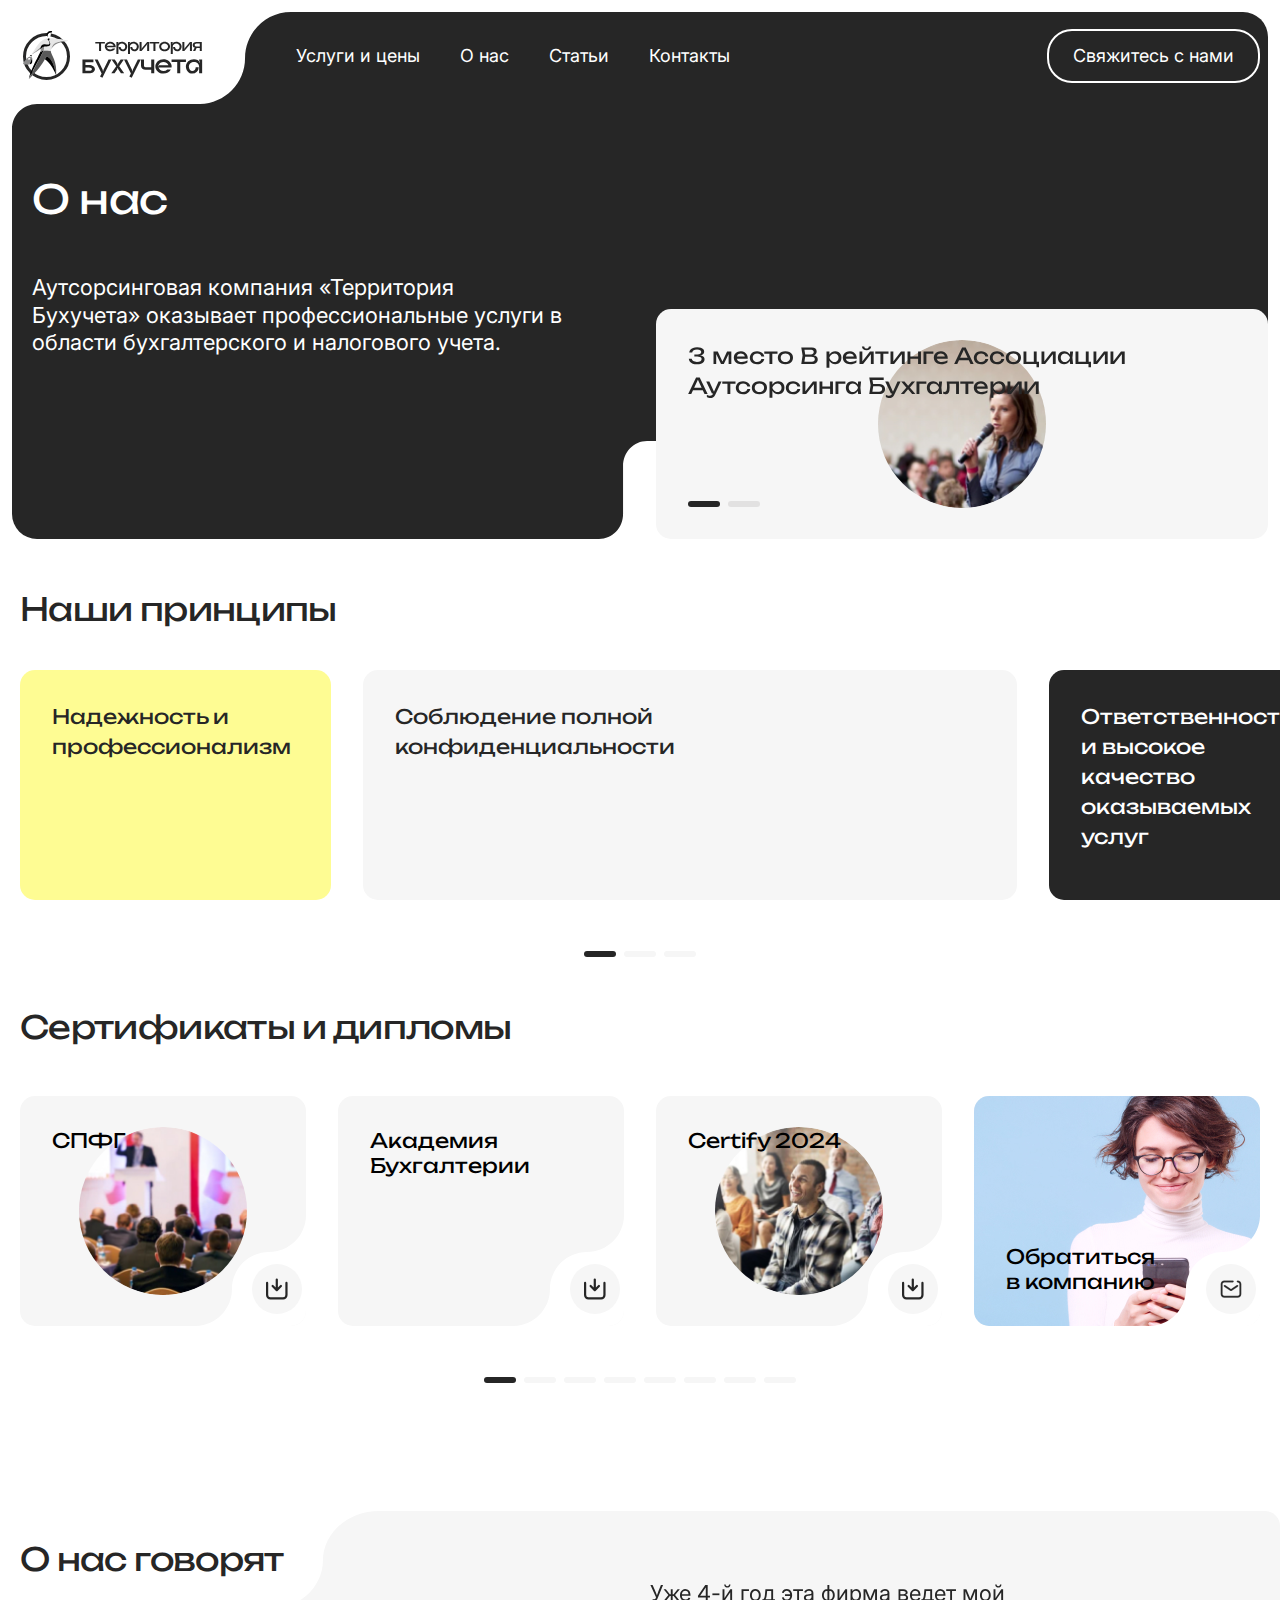
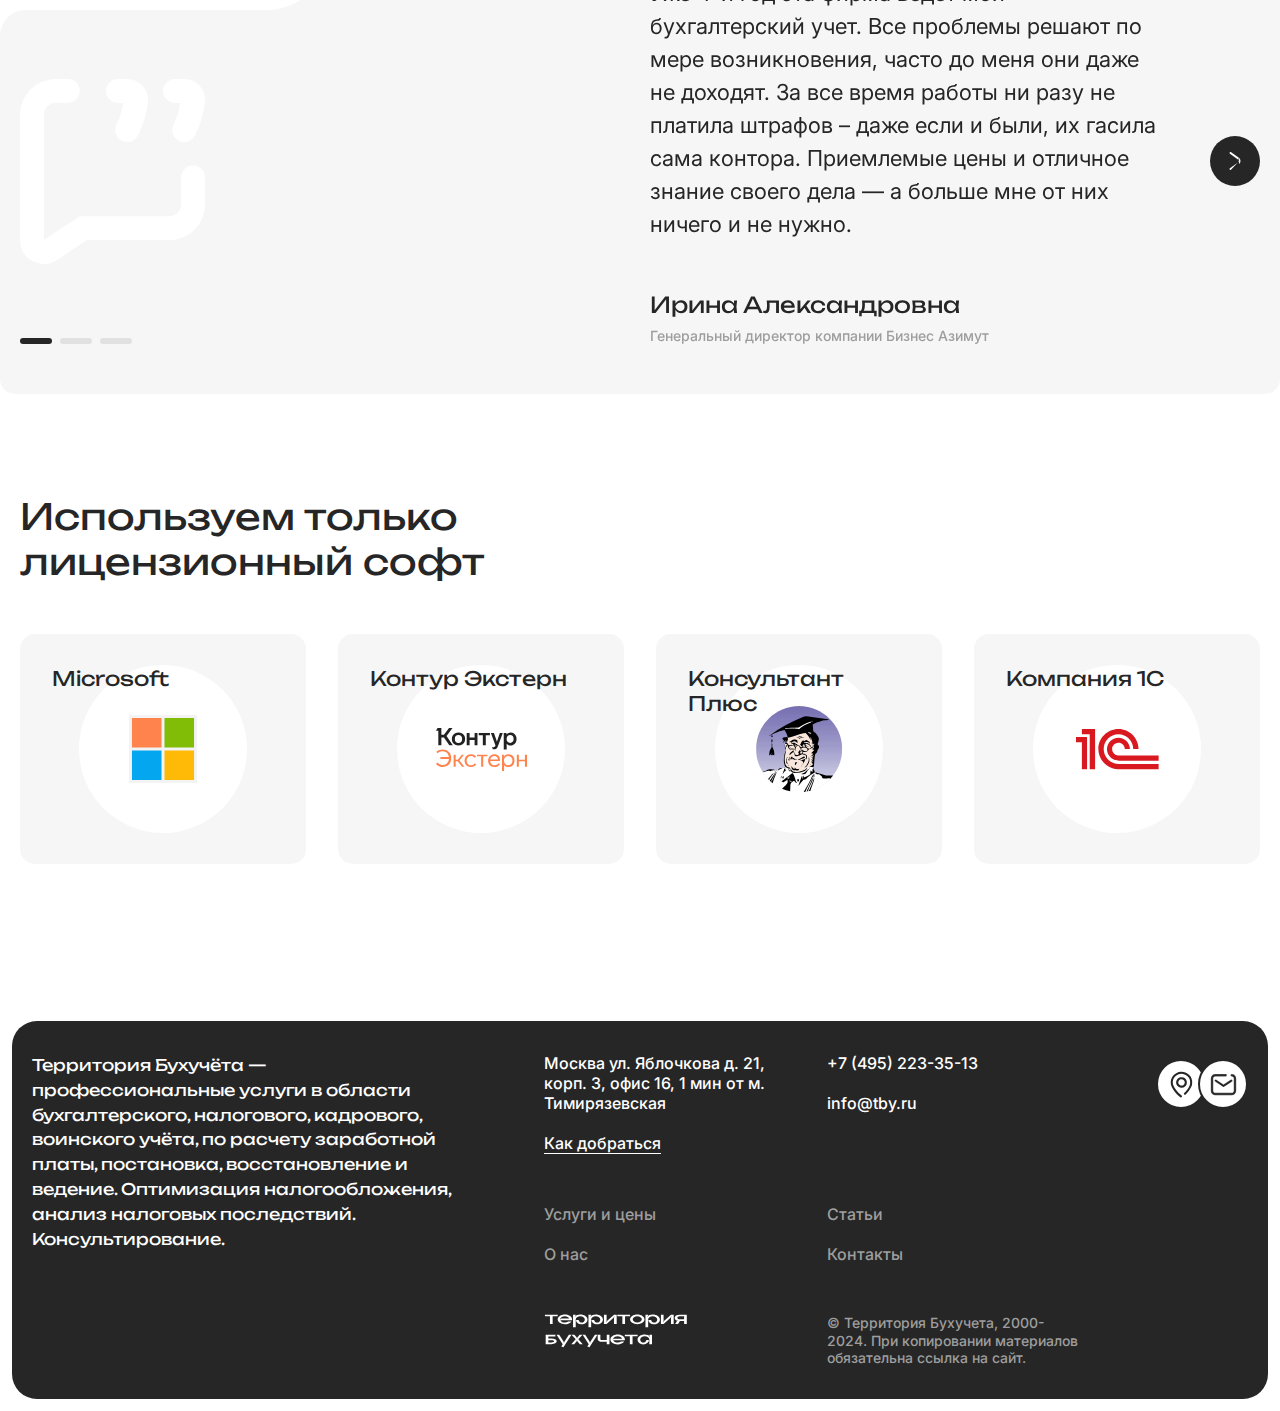
==== about.html @ 39ba5065 "upd: Update" ====
<!DOCTYPE html>
<html lang="ru">

<head>
	<meta charset="UTF-8">
	<meta http-equiv="X-UA-Compatible" content="IE=edge">
	<meta name="viewport" content="width=device-width, initial-scale=1.0">
	<title>Территория Бухучета - О нас</title>
	<meta property="og:title" content="Территория Бухучета - О нас">
	<meta property="og:description" content="Описание">
	<meta property="og:url" content="/">
	<meta property="og:site_name" content="Территория Бухучета - О нас">
	<!-- favicon -->
	<link rel="apple-touch-icon" sizes="180x180" href="img/favicon/apple-touch-icon.png">
	<link rel="icon" type="image/png" sizes="32x32" href="img/favicon/favicon-32x32.png">
	<link rel="icon" type="image/png" sizes="16x16" href="img/favicon/favicon-16x16.png">
	<link rel="manifest" href="img/favicon/site.webmanifest">
	<link rel="mask-icon" href="img/favicon/safari-pinned-tab.svg" color="#5bbad5">
	<meta name="msapplication-TileColor" content="#ffffff">
	<meta name="theme-color" content="#ffffff">
	<!-- styles -->
	<link rel="stylesheet" href="css/vendor.min.css">
	<link rel="stylesheet" href="css/app.min.css">
</head>

<body>
	<!-- wrapper -->
	<div class="wrapper">
		<!-- header -->
		<header class="header header--white" id="header">
			<div class="container">
				<div class="header__wrapper">
					<a href="index.html" class="header__logotype">
						<picture class="header__logotype-img">
							<source srcset="img/logotype.svg" media="(min-width: 1024px)">
							<img class="dark" src="img/logotype-text.svg" width="183" height="50" alt="Территория Бухучета">
							<img class="white" src="img/logotype-text-white.svg" width="183" height="50" alt="Территория Бухучета">
						</picture>
					</a>
					<nav class="nav header__nav">
						<ul class="nav__list">
							<li class="nav__item">
								<a href="#" class="nav__link">Услуги и цены</a>
							</li>
							<li class="nav__item">
								<a href="about.html" class="nav__link">О нас</a>
							</li>
							<li class="nav__item">
								<a href="#" class="nav__link">Статьи</a>
							</li>
							<li class="nav__item">
								<a href="#" class="nav__link">Контакты</a>
							</li>
						</ul>
					</nav>
					<a href="#" class="header__btn btn btn--md btn--dark-border">Свяжитесь с нами</a>
					<div class="c-icons c-icons--white header__icons">
						<ul class="c-icons__list">
							<li class="c-icons__item">
								<a href="#" class="c-icons__link">
									<svg class="c-icons__icon">
										<use xlink:href="img/sprite.svg#icon-pin"></use>
									</svg>
								</a>
							</li>
							<li class="c-icons__item">
								<a href="#" class="c-icons__link">
									<svg class="c-icons__icon">
										<use xlink:href="img/sprite.svg#icon-email"></use>
									</svg>
								</a>
							</li>
						</ul>
					</div>
				</div>
			</div>
		</header>
		<!-- end of header -->
		<!-- content -->
		<div class="wrapper__content">
			<!-- main -->
			<section class="main" id="main">
				<div class="main__wrap">
					<div class="container">
						<div class="main__body">
							<h1 class="main__heading">О нас</h1>
							<p class="main__description">Аутсорсинговая компания «Территория Бухучета» оказывает профессиональные услуги в области бухгалтерского и налогового учета.</p>
						</div>
						<div class="main__before"></div>
						<div class="main__after"></div>
					</div>
				</div>
				<div class="main__additional">
					<div class="main__about about-slider">
						<div class="about-slider__slider-wrapper">
							<div class="swiper">
								<div class="swiper-wrapper">
									<div class="swiper-slide">
										<div class="about-slider__slide">
											<h3 class="about-slider__title">3 место В рейтинге Ассоциации <br>Аутсорсинга Бухгалтерии</h3>
											<picture class="about-slider__img">
												<img src="img/about-slider-01.jpg" alt="Image">
											</picture>
										</div>
									</div>
									<div class="swiper-slide">
										<div class="about-slider__slide">
											<h3 class="about-slider__title">3 место В рейтинге Ассоциации <br>Аутсорсинга Бухгалтерии</h3>
											<picture class="about-slider__img">
												<img src="img/about-slider-01.jpg" alt="Image">
											</picture>
										</div>
									</div>
								</div>
								<div class="swiper-pagination"></div>
							</div>
						</div>
					</div>
				</div>
			</section>
			<!-- end of main -->
			<!-- principles -->
			<section class="principles" id="principles">
				<div class="container">
					<h2 class="principles__heading">Наши принципы</h2>
					<div class="principles__slider">
						<div class="swiper">
							<div class="swiper-wrapper">
								<div class="swiper-slide">
									<article class="principles-card principles-card--yellow principles__slide">
										<h3 class="principles-card__title">Надежность и профессионализм</h3>
									</article>
								</div>
								<div class="swiper-slide">
									<article class="principles-card principles__slide principles__slide--lg">
										<h3 class="principles-card__title">Соблюдение полной<br> конфиденциальности</h3>
									</article>
								</div>
								<div class="swiper-slide">
									<article class="principles-card principles-card--dark principles__slide">
										<h3 class="principles-card__title">Ответственность<br> и высокое<br> качество<br> оказываемых<br> услуг</h3>
									</article>
								</div>
								<div class="swiper-slide">
									<article class="principles-card principles-card--yellow principles__slide">
										<h3 class="principles-card__title">Надежность и профессионализм</h3>
									</article>
								</div>
								<div class="swiper-slide">
									<article class="principles-card principles-card--dark principles__slide">
										<h3 class="principles-card__title">Ответственность<br> и высокое<br> качество<br> оказываемых<br> услуг</h3>
									</article>
								</div>
							</div>
							<div class="swiper-pagination"></div>
						</div>
					</div>
				</div>
			</section>
			<!-- end of principles -->
			<!-- information -->
			<div class="information" id="information">
				<div class="container">
					<h2 class="information__heading">Сертификаты и дипломы</h2>
					<div class="information__slider">
						<div class="swiper">
							<div class="swiper-wrapper">
								<div class="swiper-slide">
									<a href="#" class="information-card information__slide">
										<div class="information-card__wrap">
											<span class="information-card__title">СПФГ</span>
											<picture class="information-card__img">
												<img src="img/information-02.jpg" alt="Image">
											</picture>
										</div>
										<div class="information-card__icon">
											<svg>
												<use xlink:href="img/sprite.svg#icon-download"></use>
											</svg>
										</div>
									</a>
								</div>
								<div class="swiper-slide">
									<a href="#" class="information-card information__slide">
										<div class="information-card__wrap">
											<span class="information-card__title">Академия<br>Бухгалтерии</span>
										</div>
										<div class="information-card__icon">
											<svg>
												<use xlink:href="img/sprite.svg#icon-download"></use>
											</svg>
										</div>
									</a>
								</div>
								<div class="swiper-slide">
									<a href="#" class="information-card information__slide">
										<div class="information-card__wrap">
											<span class="information-card__title">Certify 2024</span>
											<picture class="information-card__img">
												<img src="img/information-03.jpg" alt="Image">
											</picture>
										</div>
										<div class="information-card__icon">
											<svg>
												<use xlink:href="img/sprite.svg#icon-download"></use>
											</svg>
										</div>
									</a>
								</div>
								<div class="swiper-slide">
									<a href="#" class="information-card information-card--bottom information__slide">
										<div class="information-card__wrap">
											<span class="information-card__title">Обратиться <br>в компанию</span>
											<picture class="information-card__bg">
												<img src="img/information-bg-01.jpg" alt="Image">
											</picture>
										</div>
										<div class="information-card__icon">
											<svg>
												<use xlink:href="img/sprite.svg#icon-email"></use>
											</svg>
										</div>
									</a>
								</div>
								<div class="swiper-slide">
									<a href="#" class="information-card information__slide">
										<div class="information-card__wrap">
											<span class="information-card__title">СПФГ</span>
											<picture class="information-card__img">
												<img src="img/information-02.jpg" alt="Image">
											</picture>
										</div>
										<div class="information-card__icon">
											<svg>
												<use xlink:href="img/sprite.svg#icon-download"></use>
											</svg>
										</div>
									</a>
								</div>
								<div class="swiper-slide">
									<a href="#" class="information-card information__slide">
										<div class="information-card__wrap">
											<span class="information-card__title">Академия<br>Бухгалтерии</span>
										</div>
										<div class="information-card__icon">
											<svg>
												<use xlink:href="img/sprite.svg#icon-download"></use>
											</svg>
										</div>
									</a>
								</div>
								<div class="swiper-slide">
									<a href="#" class="information-card information__slide">
										<div class="information-card__wrap">
											<span class="information-card__title">Certify 2024</span>
											<picture class="information-card__img">
												<img src="img/information-03.jpg" alt="Image">
											</picture>
										</div>
										<div class="information-card__icon">
											<svg>
												<use xlink:href="img/sprite.svg#icon-download"></use>
											</svg>
										</div>
									</a>
								</div>
								<div class="swiper-slide">
									<a href="#" class="information-card information-card--bottom information__slide">
										<div class="information-card__wrap">
											<span class="information-card__title">Обратиться <br>в компанию</span>
											<picture class="information-card__bg">
												<img src="img/information-bg-01.jpg" alt="Image">
											</picture>
										</div>
										<div class="information-card__icon">
											<svg>
												<use xlink:href="img/sprite.svg#icon-email"></use>
											</svg>
										</div>
									</a>
								</div>
							</div>
							<div class="swiper-pagination"></div>
						</div>
					</div>
				</div>
			</div>
			<!-- end of information -->
			<!-- reviews -->
			<section class="reviews" id="reviews">
				<div class="reviews__wrap">
					<div class="container">
						<div class="reviews__wrapper">
							<div class="reviews__left">
								<h2 class="reviews__heading">О нас говорят</h2>
								<picture class="reviews__decor">
									<img src="img/icon-quote.svg" alt="Image">
								</picture>
							</div>
							<div class="reviews__right">
								<div class="reviews__slider">
									<div class="swiper">
										<div class="swiper-wrapper">
											<div class="swiper-slide">
												<div class="reviews-card reviews__slide">
													<p class="reviews-card__description">Уже 4-й год эта фирма ведет мой бухгалтерский учет. Все проблемы решают по мере возникновения, часто до меня они даже не доходят. За все время работы ни разу не платила штрафов – даже если и были, их гасила сама контора. Приемлемые цены и отличное знание своего дела — а больше мне от них ничего и не нужно. </p>
													<div class="reviews-card__bottom">
														<h3 class="reviews-card__title">Ирина Александровна</h3>
														<span class="reviews-card__help">Генеральный директор компании Бизнес Азимут</span>
													</div>
												</div>
											</div>
											<div class="swiper-slide">
												<div class="reviews-card reviews__slide">
													<p class="reviews-card__description">Уже 4-й год эта фирма ведет мой бухгалтерский учет. Все проблемы решают по мере возникновения, часто до меня они даже не доходят. За все время работы ни разу не платила штрафов – даже если и были, их гасила сама контора. Приемлемые цены и отличное знание своего дела — а больше мне от них ничего и не нужно. </p>
													<div class="reviews-card__bottom">
														<h3 class="reviews-card__title">Ирина Александровна</h3>
														<span class="reviews-card__help">Генеральный директор компании Бизнес Азимут</span>
													</div>
												</div>
											</div>
											<div class="swiper-slide">
												<div class="reviews-card reviews__slide">
													<p class="reviews-card__description">Уже 4-й год эта фирма ведет мой бухгалтерский учет. Все проблемы решают по мере возникновения, часто до меня они даже не доходят. За все время работы ни разу не платила штрафов – даже если и были, их гасила сама контора. Приемлемые цены и отличное знание своего дела — а больше мне от них ничего и не нужно. </p>
													<div class="reviews-card__bottom">
														<h3 class="reviews-card__title">Ирина Александровна</h3>
														<span class="reviews-card__help">Генеральный директор компании Бизнес Азимут</span>
													</div>
												</div>
											</div>
										</div>
										<button class="swiper-button-next">
											<svg class="swiper-button-icon">
												<use xlink:href="img/sprite.svg#icon-arrow-more"></use>
											</svg>
										</button>
									</div>
								</div>
							</div>
						</div>
						<div class="reviews__before"></div>
					</div>
				</div>
				<div class="reviews__pagination">
					<div class="swiper-pagination"></div>
				</div>
			</section>
			<!-- end of reviews -->
			<!-- software -->
			<section class="software" id="software">
				<div class="container">
					<h2 class="software__heading">Используем только <br>лицензионный софт</h2>
					<div class="software__slider">
						<div class="swiper">
							<div class="swiper-wrapper">
								<div class="swiper-slide">
									<article class="software-card software__slide">
										<h3 class="software-card__title">Microsoft</h3>
										<picture class="software-card__img">
											<img src="img/microsoft.svg" alt="Image">
										</picture>
									</article>
								</div>
								<div class="swiper-slide">
									<article class="software-card software__slide">
										<h3 class="software-card__title">Контур Экстерн</h3>
										<picture class="software-card__img">
											<img src="img/kontyr-extern.svg" alt="Image">
										</picture>
									</article>
								</div>
								<div class="swiper-slide">
									<article class="software-card software__slide">
										<h3 class="software-card__title">Консультант Плюс</h3>
										<picture class="software-card__img">
											<img src="img/consultant-plus.svg" alt="Image">
										</picture>
									</article>
								</div>
								<div class="swiper-slide">
									<article class="software-card software__slide">
										<h3 class="software-card__title">Компания 1С</h3>
										<picture class="software-card__img">
											<img src="img/1c.svg" alt="Image">
										</picture>
									</article>
								</div>
							</div>
							<div class="swiper-pagination"></div>
						</div>
					</div>
				</div>
			</section>
			<!-- end of software -->
		</div>
		<!-- end of content -->
		<!-- footer -->
		<footer class="footer footer--indent-lg" id="footer">
			<div class="container">
				<div class="footer__wrapper">
					<div class="footer__left">
						<h3 class="footer__title">Территория Бухучëта —профессиональные услуги в области бухгалтерского, налогового, кадрового, воинского учëта, по расчету заработной платы, постановка, восстановление и ведение. Оптимизация налогообложения, анализ налоговых последствий. Консультирование.</h3>
					</div>
					<div class="footer__right">
						<div class="footer__inner">
							<div class="footer__block">
								<address class="footer__address">Москва ул. Яблочкова д. 21, корп. 3, офис 16, 1 мин от м. Тимирязевская</address>
								<a href="#" class="footer__link footer__link--underline">Как добраться</a>
							</div>
							<div class="footer__block">
								<a href="tel:+74952233513" class="footer__link">+7 (495) 223-35-13</a>
								<a href="mailto:info@tby.ru" class="footer__link">info@tby.ru</a>
							</div>
							<div class="footer__block">
								<div class="c-icons footer__icons">
									<ul class="c-icons__list">
										<li class="c-icons__item">
											<a href="#" class="c-icons__link">
												<svg class="c-icons__icon">
													<use xlink:href="img/sprite.svg#icon-pin"></use>
												</svg>
											</a>
										</li>
										<li class="c-icons__item">
											<a href="#" class="c-icons__link">
												<svg class="c-icons__icon">
													<use xlink:href="img/sprite.svg#icon-email"></use>
												</svg>
											</a>
										</li>
									</ul>
								</div>
							</div>
						</div>
						<div class="footer__inner footer__inner--nowrap">
							<div class="footer__block">
								<ul class="footer__list">
									<li class="footer__list-item">
										<a href="#" class="footer__list-link">Услуги и цены</a>
									</li>
									<li class="footer__list-item">
										<a href="#" class="footer__list-link">О нас</a>
									</li>
								</ul>
							</div>
							<div class="footer__block">
								<ul class="footer__list">
									<li class="footer__list-item">
										<a href="#" class="footer__list-link">Статьи</a>
									</li>
									<li class="footer__list-item">
										<a href="#" class="footer__list-link">Контакты</a>
									</li>
								</ul>
							</div>
						</div>
						<div class="footer__inner">
							<div class="footer__block">
								<a href="index.html" class="footer__logotyp">
									<img src="img/logotype-text-white.svg" width="143" height="34" alt="Территория Бухучëта">
								</a>
							</div>
							<div class="footer__block">
								<p class="footer__copyright">© Территория Бухучета, 2000-2024. При копировании материалов обязательна ссылка на сайт.</p>
							</div>
						</div>
					</div>
				</div>
			</div>
		</footer>
		<!-- end of footer -->
	</div>
	<!-- end of wrapper -->
	<!-- decor -->
	<svg class="svg-clipped">
		<clipPath id="main-before-left" clipPathUnits="objectBoundingBox">
			<path d="M0,0 H1 V0.786 C0.998,0.786,0.996,0.786,0.994,0.786 H0.154 C0.069,0.786,0,0.882,0,1 V0" fill="white" />
		</clipPath>
		<clipPath id="main-before-right" clipPathUnits="objectBoundingBox">
			<path d="M0,0 H1 C0.721,0,0.495,0.224,0.495,0.5 C0.495,0.773,0.274,0.994,0,1 V0" fill="white" />
		</clipPath>
		<clipPath id="main-after-left" clipPathUnits="objectBoundingBox">
			<path d="M1,1 H0 C0.266,1,0.481,0.886,0.481,0.745 V0.255 C0.481,0.114,0.696,0,0.962,0 H1 V1" fill="white" />
		</clipPath>
		<clipPath id="main-after-right" clipPathUnits="objectBoundingBox">
			<path d="M1,1 H0 V0.203 H0.964 C0.984,0.203,1,0.112,1,0 V1" fill="white" />
		</clipPath>
		<clipPath id="services-card" clipPathUnits="objectBoundingBox">
			<path d="M0,1 V1 H1 V0 H1 C0.995,0.182,0.846,0.327,0.664,0.327 C0.478,0.327,0.327,0.478,0.327,0.664 C0.327,0.846,0.182,0.995,0,1" fill="white" />
		</clipPath>
		<clipPath id="information-card" clipPathUnits="objectBoundingBox">
			<path d="M0,1 C0.182,0.995,0.327,0.846,0.327,0.664 C0.327,0.478,0.478,0.327,0.664,0.327 C0.846,0.327,0.995,0.182,1,0 H1 V1 H0 V1" fill="white" />
		</clipPath>
		<clipPath id="content-author-before" clipPathUnits="objectBoundingBox">
			<path d="M0,1 C0.265,1,0.479,0.776,0.479,0.5 C0.479,0.224,0.694,0,0.958,0 H1 V1 H0" fill="white" />
		</clipPath>
		<clipPath id="content-author-after" clipPathUnits="objectBoundingBox">
			<path d="M0,0.352 V1 H1 V0 C1,0.194,0.859,0.352,0.686,0.352 H0" fill="white" />
		</clipPath>
		<clipPath id="reviews-before" clipPathUnits="objectBoundingBox">
			<path d="M1,0 H0 V1 C0,0.942,0.013,0.895,0.028,0.895 H0.813 C0.865,0.895,0.907,0.739,0.907,0.545 V0.35 C0.907,0.159,0.949,0.004,1,0 V0" fill="white" />
		</clipPath>
		<clipPath id="reply-before" clipPathUnits="objectBoundingBox">
			<path d="M0,0 V1 H1 C0.888,1,0.797,0.886,0.797,0.746 V0.504 C0.797,0.364,0.706,0.25,0.594,0.25 H0.203 C0.092,0.25,0.002,0.139,0,0" fill="white" />
		</clipPath>
	</svg>
	<!-- end of decor -->
	<!-- scripts -->
	<script src="js/vendor.min.js"></script>
	<script src="js/app.min.js"></script>
</body>

</html>
---- css/app.min.css ----
body{position:relative;overflow-x:hidden;font-family:"Inter",sans-serif;font-size:16px;line-height:1.25;color:#262626}ul,ol,li{display:block;padding:0;margin:0;list-style:none}h1,h2,h3,h4,h5,h6{margin:0;font-family:"Unbounded",sans-serif;font-weight:normal;line-height:1.25}p{margin:0}a{display:inline-block;color:#000;text-decoration:none;-webkit-transition:all .25s ease-in-out;transition:all .25s ease-in-out}a:hover{text-decoration:none;color:#000}a:active{color:#000}input[type=number]{-moz-appearance:textfield}input[type=number]::-webkit-outer-spin-button,input[type=number]::-webkit-inner-spin-button{display:none;-webkit-appearance:none;appearance:none;margin:0}picture{display:block}img{max-width:100%}svg{-webkit-transition:all .25s ease-in-out;transition:all .25s ease-in-out}.container{margin:0 auto;padding:0 20px;max-width:1380px;width:100%}@media screen and (max-width: 767px){.container{padding:0 12px}}.btn{display:-webkit-box;display:-ms-flexbox;display:flex;-webkit-box-align:center;-ms-flex-align:center;align-items:center;-webkit-box-pack:center;-ms-flex-pack:center;justify-content:center;padding:15px 24px;width:-webkit-fit-content;width:-moz-fit-content;width:fit-content;font-size:16px;font-weight:500;line-height:1;text-align:center;color:#fff;background:#ff834d;border:2px solid #ff834d;border-radius:25px;-webkit-transition:all .25s ease-in-out;transition:all .25s ease-in-out}.btn>svg{min-width:16px;width:16px;height:16px}.btn>*+*{margin-left:12px}.btn:focus{outline:none}.btn:hover{color:#fff}.btn--md{padding:16px 24px;font-size:18px;font-weight:normal}.btn--circle{padding:15px}.btn--dark{color:#fff;background:#262626;border-color:#262626}.btn--dark-border{color:#262626;background:rgba(0,0,0,0);border-color:#262626}.btn--dark-border:hover{color:#262626}@media screen and (hover: hover){.btn--dark-border:hover{color:#fff;border-color:#fff}}@media screen and (max-width: 767px){.btn{padding:7.5px 16px;font-size:14px;font-weight:normal}.btn>svg{min-width:14px;width:14px;height:14px}.btn--circle{padding:7.5px}}.input-field__inner{position:relative;z-index:1}.input-field__input{-webkit-appearance:none;-moz-appearance:none;appearance:none;display:block;padding:0 0 8px 0;width:100%;font-size:22px;font-weight:normal;line-height:1.5;color:#262626;background:rgba(0,0,0,0);border:none;border-bottom:2px solid #262626;border-radius:0;-webkit-transition:all .25s ease-in-out;transition:all .25s ease-in-out}.input-field__input::-webkit-input-placeholder{opacity:1;color:#262626}.input-field__input::-moz-placeholder{opacity:1;color:#262626}.input-field__input:-ms-input-placeholder{opacity:1;color:#262626}.input-field__input::-ms-input-placeholder{opacity:1;color:#262626}.input-field__input::placeholder{opacity:1;color:#262626}.input-field__input:focus{outline:none}@media screen and (max-width: 767px){.input-field__input{padding:0 0 4px 0;font-size:16px}}.file__input{display:none}.file__label{display:-webkit-box;display:-ms-flexbox;display:flex;-webkit-box-align:center;-ms-flex-align:center;align-items:center;padding:10px 20px;width:-webkit-fit-content;width:-moz-fit-content;width:fit-content;font-size:20px;font-weight:normal;background:rgba(0,0,0,0);border:2px solid #262626;border-radius:25px;cursor:pointer;-webkit-transition:all .25s ease-in-out;transition:all .25s ease-in-out}.file__label>svg{min-width:16px;width:16px;height:32px;color:#262626}.file__label>*+*{margin-left:16px}.file__label:focus{outline:none}@media screen and (hover: hover){.file__label:hover{color:#fff;background:#262626}.file__label:hover>svg{color:#fff}}@media screen and (max-width: 767px){.file__label{padding:6.75px 16px;font-size:14px;border:1px solid #262626}.file__label>svg{min-width:8px;width:8px;height:17px}.file__label>*+*{margin-left:12px}}.c-icons--white .c-icons__link{background:#262626;border-color:#fff}.c-icons--white .c-icons__icon{color:#fff}.c-icons--blue .c-icons__link{background:#bdd3f5}.c-icons--yellow .c-icons__link{background:#fefc93}.c-icons__list{display:-webkit-box;display:-ms-flexbox;display:flex}.c-icons__item+.c-icons__item{margin-left:-8px}.c-icons__link{display:-webkit-box;display:-ms-flexbox;display:flex;-webkit-box-align:center;-ms-flex-align:center;align-items:center;-webkit-box-pack:center;-ms-flex-pack:center;justify-content:center;min-width:50px;width:50px;height:50px;background:#fff;border:2px solid #262626;border-radius:50%}.c-icons__icon{min-width:27px;width:27px;height:27px;color:#262626}.c-text-icons{display:-webkit-inline-box;display:-ms-inline-flexbox;display:inline-flex;vertical-align:middle}.c-text-icons__icon+.c-text-icons__icon{margin-left:-15px}@media screen and (max-width: 767px){.c-text-icons__icon+.c-text-icons__icon{margin-left:-4px}}.c-text-icons__icon{display:block;overflow:hidden;min-width:60px;width:60px;height:60px}.c-text-icons__icon img{display:block;width:100%;height:100%;-o-object-fit:cover;object-fit:cover}@media screen and (max-width: 767px){.c-text-icons__icon{min-width:30px;width:30px;height:30px}}.header{position:absolute;top:29px;right:0;left:0;z-index:200;display:block}.header--white .header__logotype .dark{display:none}.header--white .header__logotype .white{display:block}.header--white .header__btn{color:#fff;border-color:#fff}.header--white .header__btn:hover{color:#fff}.header--white .nav__link{color:#fff}.header--white .nav__link:hover{color:#fff}@media screen and (hover: hover){.header--white .nav__link:hover{color:#ff834d}}@media screen and (max-width: 1023px){.header{top:24px}}.header__wrapper{position:relative;z-index:1;display:-webkit-box;display:-ms-flexbox;display:flex;-webkit-box-align:center;-ms-flex-align:center;align-items:center;-webkit-box-pack:justify;-ms-flex-pack:justify;justify-content:space-between}@media screen and (max-width: 1023px){.header__wrapper{padding:0 12px}}.header__logotype{display:block;margin-right:30px;overflow:hidden;min-width:183px;width:183px;height:50px}.header__logotype picture{display:block;width:100%;height:100%}.header__logotype img{display:block;width:100%;height:100%;-o-object-fit:contain;object-fit:contain;-o-object-position:left center;object-position:left center}@media screen and (min-width: 1024px)and (max-width: 1199px){.header__logotype{min-width:163px;width:163px;height:54px}}@media screen and (max-width: 1023px){.header__logotype{min-width:143px;width:143px;height:34px}.header__logotype .white{display:none}}.header__nav{margin-right:auto;padding-left:63px}@media screen and (min-width: 1024px)and (max-width: 1199px){.header__nav{padding-left:33px}}@media screen and (max-width: 1023px){.header__nav{display:none}}.header__btn{margin-left:12px}@media screen and (max-width: 1023px){.header__btn{display:none}}@media screen and (min-width: 1024px){.header__icons{display:none}}.nav__list{display:-webkit-box;display:-ms-flexbox;display:flex;-webkit-box-align:center;-ms-flex-align:center;align-items:center;width:-webkit-fit-content;width:-moz-fit-content;width:fit-content}.nav__item+.nav__item{margin-left:40px}.nav__link{display:block;width:-webkit-fit-content;width:-moz-fit-content;width:fit-content;font-size:18px;font-weight:normal}@media screen and (hover: hover){.nav__link:hover{color:#fff}}.footer{position:relative;z-index:1;margin:50px 12px 12px;padding:32px 0;color:#fff}.footer::before{content:"";position:absolute;top:0;right:0;bottom:0;left:0;z-index:-1;display:block;width:100%;height:100%;background:#262626;border-radius:25px}.footer--indent-lg{margin-top:100px}@media screen and (max-width: 1023px){.footer::before{border-radius:15px}}@media screen and (min-width: 768px)and (max-width: 1023px){.footer{padding:20px 0}}@media screen and (max-width: 767px){.footer{margin-top:12px;padding:12px 0}.footer--indent-lg{margin-top:24px}}.footer__wrapper{display:-webkit-box;display:-ms-flexbox;display:flex;-webkit-box-pack:justify;-ms-flex-pack:justify;justify-content:space-between}.footer__left{max-width:424px;width:100%}@media screen and (min-width: 1024px)and (max-width: 1199px){.footer__left{max-width:364px}}@media screen and (max-width: 1023px){.footer__left{display:none}}.footer__right{display:-webkit-box;display:-ms-flexbox;display:flex;-webkit-box-orient:vertical;-webkit-box-direction:normal;-ms-flex-direction:column;flex-direction:column;-webkit-box-pack:justify;-ms-flex-pack:justify;justify-content:space-between;padding-left:88px;max-width:calc(100% - 424px);width:100%}@media screen and (min-width: 1024px)and (max-width: 1199px){.footer__right{padding-left:40px;max-width:calc(100% - 364px)}}@media screen and (max-width: 1023px){.footer__right{padding:0;max-width:none}}.footer__title{font-family:"Unbounded",sans-serif;font-size:16px;font-weight:normal;line-height:1.55}.footer__inner{display:-webkit-box;display:-ms-flexbox;display:flex}@media screen and (max-width: 1023px){.footer__inner:not(.footer__inner--nowrap){-webkit-box-orient:vertical;-webkit-box-direction:normal;-ms-flex-direction:column;flex-direction:column}.footer__inner:not(.footer__inner--nowrap) .footer__block{width:100%}.footer__inner:not(.footer__inner--nowrap) .footer__block:nth-child(n+2){margin-top:24px}.footer__inner--nowrap .footer__block{width:calc(50% - 10px)}.footer__inner--nowrap .footer__block:nth-child(2n){margin-left:20px}.footer__inner--nowrap .footer__block:nth-child(n+3){margin-top:12px}}.footer__inner+.footer__inner{margin-top:50px}@media screen and (max-width: 1023px){.footer__inner+.footer__inner{margin-top:24px}.footer__inner+.footer__inner:last-child{margin-top:34px}}@media screen and (min-width: 1400px){.footer__block:first-child{max-width:352px;width:100%}.footer__block:nth-child(2){margin-left:51px;max-width:266px;width:100%}.footer__block:nth-child(2)+.footer__block:last-child{margin-left:auto}}@media screen and (min-width: 1200px)and (max-width: 1399px){.footer__block:first-child{max-width:252px;width:100%}.footer__block:nth-child(2){margin-left:31px;max-width:252px;width:100%}.footer__block:nth-child(2)+.footer__block:last-child{margin-left:auto}}@media screen and (min-width: 1024px)and (max-width: 1199px){.footer__block:first-child{max-width:212px;width:100%}.footer__block:nth-child(2){margin-left:21px;max-width:212px;width:100%}.footer__block:nth-child(2)+.footer__block:last-child{margin-left:auto}}@media screen and (max-width: 1023px){.footer__block:nth-child(2)+.footer__block:last-child{display:none}}.footer__logotype{display:block;overflow:hidden;min-width:143px;width:143px;height:34px}.footer__logotype img{display:block;width:100%;height:100%;-o-object-fit:contain;object-fit:contain}.footer__address{display:block;margin:0;width:-webkit-fit-content;width:-moz-fit-content;width:fit-content;font-size:16px;font-weight:500;color:#fff}@media screen and (max-width: 767px){.footer__address{font-size:12px}}.footer__address+.footer__link,.footer__link+.footer__link{margin-top:20px}@media screen and (max-width: 1023px){.footer__address+.footer__link,.footer__link+.footer__link{margin-top:12px}}.footer__link{display:block;width:-webkit-fit-content;width:-moz-fit-content;width:fit-content;font-size:16px;font-weight:500;color:#fff}.footer__link:hover{color:#fff}.footer__link--underline{border-bottom:1px solid #fff}@media screen and (hover: hover){.footer__link:hover{color:#ff834d;border-color:#ff834d}}@media screen and (max-width: 767px){.footer__link{font-size:12px}}.footer__icons{margin-top:6px}.footer__list-item+.footer__list-item{margin-top:20px}@media screen and (max-width: 767px){.footer__list-item+.footer__list-item{margin-top:12px}}.footer__list-link{display:block;width:-webkit-fit-content;width:-moz-fit-content;width:fit-content;font-size:16px;font-weight:500;color:#9e9e9e}.footer__list-link:hover{color:#9e9e9e}@media screen and (hover: hover){.footer__list-link:hover{color:#ff834d}}@media screen and (max-width: 767px){.footer__list-link{font-size:12px}}.footer__copyright{display:block;width:-webkit-fit-content;width:-moz-fit-content;width:fit-content;font-size:14px;font-weight:500;color:#9e9e9e}@media screen and (max-width: 767px){.footer__copyright{max-width:266px;font-size:12px}}.scroll-disabled{overflow:hidden}.wrapper{display:-webkit-box;display:-ms-flexbox;display:flex;-webkit-box-orient:vertical;-webkit-box-direction:normal;-ms-flex-direction:column;flex-direction:column;overflow:hidden;min-height:100vh}.wrapper__content{-webkit-box-flex:1;-ms-flex:1 1 100%;flex:1 1 100%}.section-inner{margin-top:25px;padding-top:25px}@media screen and (max-width: 767px){.section-inner{margin-top:12px;padding-top:12px}}@media screen and (min-width: 768px){.section-inner__content>*:not(.wide){padding:0 32px;max-width:947px}}@media screen and (max-width: 767px){.section-inner__content{padding:0 12px}}.content{font-size:22px;font-weight:normal;line-height:1.6}@media screen and (max-width: 767px){.content{font-size:16px}}.content>*:not(:last-child){margin-bottom:50px}@media screen and (max-width: 767px){.content>*:not(:last-child){margin-bottom:24px}}.content h1:not([class]),.content h2:not([class]),.content h3:not([class]),.content h4:not([class]),.content h5:not([class]),.content h6:not([class]){font-family:"Unbounded",sans-serif;font-weight:normal}.content h1:not([class]){font-size:40px;line-height:1.375}@media screen and (max-width: 767px){.content h1:not([class]){font-size:20px;letter-spacing:-0.02em}}.content h2:not([class]){font-size:32px;line-height:1.5625;letter-spacing:-0.02em}@media screen and (max-width: 767px){.content h2:not([class]){font-size:19px;line-height:1.3157894737}}.content h3:not([class]){font-size:28px;line-height:1.7857142857;letter-spacing:-0.02em}@media screen and (max-width: 767px){.content h3:not([class]){font-size:19px;line-height:1.3157894737}}.content h4:not([class]){font-size:22px;line-height:1.8181818182}@media screen and (max-width: 767px){.content h4:not([class]){font-size:16px;line-height:1.5}}.content h5:not([class]){font-size:20px;line-height:1.5}@media screen and (max-width: 767px){.content h5:not([class]){font-size:16px}}.content h6:not([class]){font-size:18px;line-height:1.5}@media screen and (max-width: 767px){.content h6:not([class]){font-size:15px}}.content ul:not([class]) li{position:relative;z-index:1;display:block;margin:0;padding-left:56px;font-size:22px;font-weight:normal;line-height:1.6}.content ul:not([class]) li::before{content:"";position:absolute;top:18px;left:0;z-index:1;display:block;width:40px;height:2px;background:#bdd3f5}@media screen and (max-width: 767px){.content ul:not([class]) li{padding-left:40px;font-size:16px}.content ul:not([class]) li::before{top:11px;width:28px}}.content ul:not([class]) li+li{margin-top:46px}@media screen and (max-width: 767px){.content ul:not([class]) li+li{margin-top:24px}}.content ol:not([class]){counter-reset:num-list}.content ol:not([class]) li{position:relative;z-index:1;display:block;margin:0;padding-left:56px;font-size:22px;font-weight:normal;line-height:1.6}.content ol:not([class]) li::before{content:"";counter-increment:num-list;content:counter(num-list);position:absolute;top:0;left:0;z-index:1;display:-webkit-box;display:-ms-flexbox;display:flex;-webkit-box-align:center;-ms-flex-align:center;align-items:center;-webkit-box-pack:center;-ms-flex-pack:center;justify-content:center;width:32px;height:32px;font-size:16px;font-weight:normal;line-height:1.6;text-align:center;border:3px solid #bdd3f5;border-radius:50%}@media screen and (max-width: 767px){.content ol:not([class]) li{padding-left:40px;font-size:16px}.content ol:not([class]) li::before{width:25px;height:25px;font-size:14px;border:2px solid #bdd3f5}}.content ol:not([class]) li+li{margin-top:46px}@media screen and (max-width: 767px){.content ol:not([class]) li+li{margin-top:24px}}.content b,.content strong{font-weight:600}.content picture{display:block;overflow:hidden;width:100%;border-radius:25px}.content-slider__slider-wrapper{overflow-x:clip;margin:0 calc(50% - 50vw)}.content-slider__slider-wrapper .swiper{overflow:visible;margin:0 auto;padding:0 20px;max-width:1380px;width:100%}@media screen and (max-width: 767px){.content-slider__slider-wrapper .swiper{padding:0 24px}}.content-slider__slider-wrapper .swiper-slide{width:-webkit-fit-content;width:-moz-fit-content;width:fit-content;height:auto}.content-slider__slide{display:block;overflow:hidden;min-width:654px;width:654px;height:466px;border-radius:25px}.content-slider__slide img{display:block;width:100%;height:100%;-o-object-fit:cover;object-fit:cover}@media screen and (max-width: 767px){.content-slider__slide{min-width:293px;width:293px;height:200px;border-radius:15px}}.content-author__wrapper{position:relative;z-index:1;display:-webkit-box;display:-ms-flexbox;display:flex;-webkit-box-align:end;-ms-flex-align:end;align-items:flex-end}.content-author__img{position:relative;z-index:1;display:block;overflow:hidden;max-width:884px;min-width:884px;width:100%;height:414px;border-radius:15px}.content-author__img img{display:block;width:100%;height:100%;-o-object-fit:cover;object-fit:cover}@media screen and (min-width: 1024px)and (max-width: 1199px){.content-author__img{max-width:700px;min-width:700px;height:328px}}@media screen and (min-width: 1024px){.content-author__img::after{content:"";position:absolute;right:-1px;bottom:-1px;z-index:1;display:block;width:139px;height:139px;background:#fff;-webkit-clip-path:url(#information-card);clip-path:url(#information-card)}}@media screen and (max-width: 1023px){.content-author__img{max-width:none;min-width:auto;height:300px}.content-author__img::before{content:"";position:absolute;bottom:-1px;z-index:1;display:block;width:96px;height:92px;background:#fff;-webkit-clip-path:url(#content-author-before);clip-path:url(#content-author-before)}.content-author__img::after{content:"";position:absolute;right:-1px;bottom:-1px;z-index:1;display:block;width:159px;height:142px;background:#fff;-webkit-clip-path:url(#content-author-after);clip-path:url(#content-author-after)}}@media screen and (min-width: 768px)and (max-width: 1023px){.content-author__img::before{left:334px}}@media screen and (max-width: 767px){.content-author__img::before{left:60px}}@media screen and (max-width: 359px){.content-author__img::after{width:109px}}.content-author__body{position:relative;z-index:10;margin-left:-67px;max-width:calc(100% - 817px);width:100%}@media screen and (min-width: 1024px)and (max-width: 1199px){.content-author__body{max-width:calc(100% - 700px)}}@media screen and (max-width: 1023px){.content-author__body{position:absolute;right:0;bottom:0;margin-left:0;padding-bottom:12px}.content-author__body::before{content:"";position:absolute;right:0;bottom:-1px;z-index:-1;display:block;height:92px;background:#fff}}@media screen and (min-width: 768px)and (max-width: 1023px){.content-author__body{max-width:calc(100% - 429px)}.content-author__body::before{width:100%}}@media screen and (max-width: 767px){.content-author__body{max-width:calc(100% - 129px)}.content-author__body::before{width:calc(100% - 26px)}}.content-author__title{display:block;overflow:hidden;max-width:100%;width:-webkit-fit-content;width:-moz-fit-content;width:fit-content;font-family:"Unbounded",sans-serif;font-size:22px;font-weight:normal;white-space:nowrap;text-overflow:ellipsis}@media screen and (max-width: 767px){.content-author__title{font-size:16px}}.content-author__help{display:-webkit-box;-webkit-line-clamp:2;-webkit-box-orient:vertical;overflow:hidden;margin-top:8px;max-width:294px;width:-webkit-fit-content;width:-moz-fit-content;width:fit-content;font-size:14px;font-weight:500;line-height:1.2142857143;text-overflow:ellipsis;color:#9e9e9e}@media screen and (max-width: 767px){.content-author__help{font-size:12px;line-height:1.25}}.main{position:relative;z-index:1;margin:12px 12px 0}.main--blue .main__wrap{color:#262626;background:#bdd3f5}.main--yellow .main__wrap{color:#262626;background:#fefc93}@media screen and (min-width: 768px)and (max-width: 1023px){.main{margin:12px 20px 0}}.main__wrap{position:relative;z-index:1;color:#fff;background:#262626;border-radius:25px}@media screen and (max-width: 1023px){.main__wrap{border-radius:15px}}@media screen and (min-width: 1380px){.main__before{width:calc((100vw - 1340px)/2 + 259px - 90px)}}@media screen and (min-width: 1200px)and (max-width: 1379px){.main__before{width:189px}}@media screen and (min-width: 1024px)and (max-width: 1199px){.main__before{width:163px}}@media screen and (min-width: 1024px){.main__before{position:absolute;top:0;left:0;z-index:-1;height:92px;background:#fff}.main__before::before{content:"";position:absolute;top:0;left:0;z-index:1;display:block;width:162px;height:117px;background:#fff;-webkit-clip-path:url(#main-before-left);clip-path:url(#main-before-left)}.main__before::after{content:"";position:absolute;top:0;right:1px;z-index:1;-webkit-transform:translate(100%, 0);-ms-transform:translate(100%, 0);transform:translate(100%, 0);display:block;width:91px;height:92px;background:#fff;-webkit-clip-path:url(#main-before-right);clip-path:url(#main-before-right)}}@media screen and (max-width: 1023px){.main__before{display:none}}@media screen and (min-width: 1200px){.main__after{width:calc((100vw - 1340px)/2 + 670px + 30px - 50px)}}@media screen and (min-width: 1024px)and (max-width: 1199px){.main__after{width:calc((100vw - 1340px)/2 + 670px + 23px - 50px)}}@media screen and (min-width: 1024px){.main__after{position:absolute;right:0;bottom:0;z-index:-1;height:123px}.main__after::before{content:"";position:absolute;left:1px;bottom:0;z-index:1;-webkit-transform:translate(-100%, 0);-ms-transform:translate(-100%, 0);transform:translate(-100%, 0);display:block;width:50px;height:98px;background:#fff;-webkit-clip-path:url(#main-after-left);clip-path:url(#main-after-left)}.main__after::after{content:"";position:absolute;right:0;bottom:0;z-index:1;display:block;width:100%;height:123px;background:#fff;-webkit-clip-path:url(#main-after-right);clip-path:url(#main-after-right)}}@media screen and (max-width: 1023px){.main__after{display:none}}.main__body{display:-webkit-box;display:-ms-flexbox;display:flex;-webkit-box-orient:vertical;-webkit-box-direction:normal;-ms-flex-direction:column;flex-direction:column;padding:162px 0 32px;max-width:759px;min-height:527px;width:100%}@media screen and (min-width: 768px)and (max-width: 1023px){.main__body{padding:127px 0 20px;min-height:400px}}@media screen and (max-width: 767px){.main__body{padding:117px 0 20px;min-height:260px}}.main__heading{font-family:"Unbounded",sans-serif;font-size:40px;font-weight:normal;letter-spacing:-0.02em}@media screen and (max-width: 767px){.main__heading{font-size:20px}}.main__description{margin-top:50px;max-width:530px;width:100%;font-size:22px;font-weight:normal}@media screen and (min-width: 1024px)and (max-width: 1199px){.main__description{max-width:450px}}@media screen and (max-width: 767px){.main__description{margin-top:24px;padding-bottom:40px;font-size:16px}}.main__bottom{display:-webkit-box;display:-ms-flexbox;display:flex;-webkit-box-align:center;-ms-flex-align:center;align-items:center;margin-top:auto;padding-top:50px;width:-webkit-fit-content;width:-moz-fit-content;width:fit-content}.main__btn+.main__help{margin-left:16px}.main__help{display:block;width:-webkit-fit-content;width:-moz-fit-content;width:fit-content;font-size:16px;font-weight:500}@media screen and (max-width: 767px){.main__help{display:none}}.main__img{position:absolute;right:-130px;bottom:-36px;z-index:10;display:block;overflow:hidden;min-width:330px;width:330px;height:330px;border-radius:50%}.main__img img{display:block;width:100%;height:100%;-o-object-fit:cover;object-fit:cover}@media screen and (min-width: 1024px)and (max-width: 1199px){.main__img{min-width:230px;width:230px;height:230px}}@media screen and (max-width: 1023px){.main__img{display:none}}.main__additional{display:-webkit-box;display:-ms-flexbox;display:flex;max-width:1340px;width:100%}@media screen and (min-width: 1024px){.main__additional{position:absolute;bottom:0;left:50%;z-index:1;-webkit-transform:translate(-50%, 0);-ms-transform:translate(-50%, 0);transform:translate(-50%, 0);-webkit-box-pack:end;-ms-flex-pack:end;justify-content:flex-end}}@media screen and (max-width: 1023px){.main__additional{margin-top:12px}}@media screen and (min-width: 1200px){.main__services,.main__about{width:calc(50% - 16px)}}@media screen and (min-width: 1024px)and (max-width: 1199px){.main__services,.main__about{width:calc(50% - 10px)}}@media screen and (max-width: 1023px){.main__services,.main__about{width:100%}}.services{margin-top:16px;padding-top:16px}.services--indent-lg{margin-top:50px;padding-top:50px}@media screen and (max-width: 767px){.services{margin-top:0;padding-top:12px}.services--indent-lg{margin-top:12px;padding-top:12px}}.services__wrapper{display:-webkit-box;display:-ms-flexbox;display:flex;-ms-flex-wrap:wrap;flex-wrap:wrap}@media screen and (min-width: 1200px){.services__item{width:calc(50% - 16px)}.services__item:nth-child(2n){margin-left:32px}.services__item:nth-child(n+3){margin-top:32px}}@media screen and (min-width: 1024px)and (max-width: 1199px){.services__item{width:calc(50% - 10px)}.services__item:nth-child(2n){margin-left:20px}.services__item:nth-child(n+3){margin-top:20px}}@media screen and (min-width: 768px)and (max-width: 1023px){.services__item{width:100%}.services__item:nth-child(n+2){margin-top:20px}}@media screen and (max-width: 767px){.services__item{width:100%}.services__item:nth-child(n+2){margin-top:12px}}.services-card--blue .services-card__wrap{background:#bdd3f5}.services-card--blue .services-card__icon{background:#bdd3f5}.services-card--dark .services-card__wrap{color:#fff;background:#262626}.services-card--dark .services-card__icon{background:#262626}.services-card--dark .services-card__icon>svg{color:#fff}.services-card__wrap{position:relative;z-index:1;display:-webkit-box;display:-ms-flexbox;display:flex;-webkit-box-orient:vertical;-webkit-box-direction:normal;-ms-flex-direction:column;flex-direction:column;-webkit-box-pack:justify;-ms-flex-pack:justify;justify-content:space-between;overflow:hidden;padding:32px;min-height:230px;background:#f6f6f6;border-radius:15px}.services-card__wrap::before{content:"";position:absolute;right:0;bottom:0;z-index:1;display:block;width:110px;height:110px;background:#fff;-webkit-clip-path:url(#services-card);clip-path:url(#services-card)}@media screen and (max-width: 767px){.services-card__wrap{padding:20px;min-height:200px}}.services-card__block+.services-card__block{margin-top:20px}.services-card__title{display:block;width:-webkit-fit-content;width:-moz-fit-content;width:fit-content;font-family:"Unbounded",sans-serif;font-size:22px;font-weight:normal}@media screen and (max-width: 767px){.services-card__title{font-size:16px}}.services-card__info{display:-webkit-box;display:-ms-flexbox;display:flex;-webkit-box-align:center;-ms-flex-align:center;align-items:center;max-width:459px;width:-webkit-fit-content;width:-moz-fit-content;width:fit-content;font-size:14px;font-weight:500;color:#9e9e9e}.services-card__info>svg{min-width:32px;width:32px;height:32px;color:#ff834d}.services-card__info>*+*{margin-left:16px}@media screen and (max-width: 767px){.services-card__info{max-width:195px;font-size:12px}.services-card__info>svg{display:none}.services-card__info>*+*{margin-left:0}}.services-card__icon{position:absolute;right:12px;bottom:12px;z-index:1;display:-webkit-box;display:-ms-flexbox;display:flex;-webkit-box-align:center;-ms-flex-align:center;align-items:center;-webkit-box-pack:center;-ms-flex-pack:center;justify-content:center;min-width:50px;width:50px;height:50px;background:#f6f6f6;border-radius:50%}.services-card__icon>svg{min-width:18px;width:18px;height:18px;color:#262626}.services-card__img{position:absolute;top:50%;left:50%;z-index:-1;-webkit-transform:translate(-50%, -50%);-ms-transform:translate(-50%, -50%);transform:translate(-50%, -50%);display:block;overflow:hidden;width:168px;height:168px;border-radius:50%}.services-card__img img{display:block;width:100%;height:100%;-o-object-fit:cover;object-fit:cover}@media screen and (max-width: 767px){.services-card__img{width:120px;height:120px}}.about-slider__slider-wrapper{display:block;width:100%;height:100%;background:#f6f6f6;border-radius:15px}.about-slider__slider-wrapper .swiper-slide{height:auto}.about-slider__slider-wrapper .swiper-pagination{position:absolute;left:32px;bottom:32px;z-index:10;display:-webkit-box;display:-ms-flexbox;display:flex;-webkit-box-align:center;-ms-flex-align:center;align-items:center;-webkit-box-pack:center;-ms-flex-pack:center;justify-content:center;width:-webkit-fit-content;width:-moz-fit-content;width:fit-content}@media screen and (max-width: 767px){.about-slider__slider-wrapper .swiper-pagination{left:20px;bottom:20px}}.about-slider__slider-wrapper .swiper-pagination-lock{opacity:0;pointer-events:none}.about-slider__slider-wrapper .swiper-pagination-bullet{display:block;min-width:32px;width:32px;height:6px;background:#e2e1e1;border-radius:4px;-webkit-transition:all .25s ease-in-out;transition:all .25s ease-in-out}.about-slider__slider-wrapper .swiper-pagination-bullet+.swiper-pagination-bullet{margin-left:8px}.about-slider__slider-wrapper .swiper-pagination-bullet-active{background:#262626}.about-slider__slide{padding:32px;min-height:230px;height:100%}@media screen and (max-width: 767px){.about-slider__slide{padding:20px;min-height:200px}}.about-slider__title{font-family:"Unbounded",sans-serif;font-size:22px;font-weight:normal;line-height:1.3636363636}@media screen and (max-width: 767px){.about-slider__title{font-size:16px;line-height:1.5}}.about-slider__img{position:absolute;top:50%;left:50%;z-index:-1;-webkit-transform:translate(-50%, -50%);-ms-transform:translate(-50%, -50%);transform:translate(-50%, -50%);display:block;overflow:hidden;width:168px;height:168px;border-radius:50%}.about-slider__img img{display:block;width:100%;height:100%;-o-object-fit:cover;object-fit:cover}@media screen and (max-width: 767px){.about-slider__img{width:120px;height:120px}}.information{margin-top:25px;padding-top:25px}@media screen and (max-width: 767px){.information{margin-top:12px;padding-top:12px}}.information__heading{margin-bottom:49px;font-family:"Unbounded",sans-serif;font-size:32px;font-weight:normal;letter-spacing:-0.02em}@media screen and (max-width: 767px){.information__heading{margin-bottom:36px;font-size:19px}}.information__wrapper{display:-webkit-box;display:-ms-flexbox;display:flex;-ms-flex-wrap:wrap;flex-wrap:wrap}@media screen and (min-width: 1200px){.information__item:first-child{width:calc(25% - 21.3333333333px)}.information__item:nth-child(2){margin-left:32px;width:calc(50% - 21.3333333333px)}.information__item:nth-child(3){margin-left:32px;width:calc(25% - 21.3333333333px)}.information__item:nth-child(n+4){margin-top:32px;width:calc(50% - 21.3333333333px)}.information__item:nth-child(5){margin-left:32px}}@media screen and (min-width: 1024px)and (max-width: 1199px){.information__item{-webkit-box-flex:1;-ms-flex:1 1 auto;flex:1 1 auto;width:calc(50% - 10px)}.information__item:nth-child(2n){margin-left:20px}.information__item:nth-child(n+3){margin-top:20px}}@media screen and (min-width: 768px)and (max-width: 1023px){.information__item{-webkit-box-flex:1;-ms-flex:1 1 auto;flex:1 1 auto;width:calc(50% - 10px)}.information__item:nth-child(2n){margin-left:20px}.information__item:nth-child(n+3){margin-top:20px}}@media screen and (max-width: 767px){.information__item{width:100%}.information__item:nth-child(n+2){margin-top:12px}}.information__slider .swiper-slide{height:auto}.information__slider .swiper-pagination{display:-webkit-box;display:-ms-flexbox;display:flex;-webkit-box-align:center;-ms-flex-align:center;align-items:center;-webkit-box-pack:center;-ms-flex-pack:center;justify-content:center;margin:51px auto 0;width:-webkit-fit-content;width:-moz-fit-content;width:fit-content}@media screen and (max-width: 767px){.information__slider .swiper-pagination{margin:12px auto 0}}.information__slider .swiper-pagination-lock{opacity:0;pointer-events:none}.information__slider .swiper-pagination-bullet{display:block;min-width:32px;width:32px;height:6px;background:#f6f6f6;border-radius:4px;-webkit-transition:all .25s ease-in-out;transition:all .25s ease-in-out}.information__slider .swiper-pagination-bullet+.swiper-pagination-bullet{margin-left:8px}.information__slider .swiper-pagination-bullet-active{background:#262626}.information__slide{width:100%;height:100%}.information-card{position:relative;z-index:1}.information-card--bottom .information-card__wrap{-webkit-box-pack:end;-ms-flex-pack:end;justify-content:flex-end}.information-card--blue .information-card__wrap{background:#bdd3f5}.information-card--blue .information-card__icon{background:#bdd3f5}.information-card--yellow .information-card__wrap{background:#fefc93}.information-card--yellow .information-card__icon{background:#fefc93}.information-card--dark .information-card__wrap{color:#fff;background:#262626}.information-card--dark .information-card__icon{background:#262626}.information-card--dark .information-card__icon>svg{color:#fff}.information-card__wrap{position:relative;z-index:1;display:-webkit-box;display:-ms-flexbox;display:flex;-webkit-box-orient:vertical;-webkit-box-direction:normal;-ms-flex-direction:column;flex-direction:column;-webkit-box-pack:justify;-ms-flex-pack:justify;justify-content:space-between;overflow:hidden;padding:32px;min-height:230px;background:#f6f6f6;border-radius:15px}.information-card__wrap::before{content:"";position:absolute;right:0;bottom:0;z-index:1;display:block;width:110px;height:110px;background:#fff;-webkit-clip-path:url(#information-card);clip-path:url(#information-card)}@media screen and (max-width: 767px){.information-card__wrap{padding:12px;min-height:200px}}.information-card__title{display:block;width:-webkit-fit-content;width:-moz-fit-content;width:fit-content;font-family:"Unbounded",sans-serif;font-size:20px;font-weight:normal}@media screen and (max-width: 767px){.information-card__title{font-size:16px}}.information-card__icon{position:absolute;right:12px;bottom:12px;z-index:1;display:-webkit-box;display:-ms-flexbox;display:flex;-webkit-box-align:center;-ms-flex-align:center;align-items:center;-webkit-box-pack:center;-ms-flex-pack:center;justify-content:center;min-width:50px;width:50px;height:50px;background:#f6f6f6;border-radius:50%}.information-card__icon>svg{min-width:22px;width:22px;height:22px;color:#262626}@media screen and (min-width: 1024px)and (max-width: 1399px){.information-card__icon{right:4px}}@media screen and (min-width: 576px)and (max-width: 1199px){.information-card__icon{min-width:40px;width:40px;height:40px}}.information-card__img{position:absolute;top:50%;left:50%;z-index:-1;-webkit-transform:translate(-50%, -50%);-ms-transform:translate(-50%, -50%);transform:translate(-50%, -50%);display:block;overflow:hidden;width:168px;height:168px;border-radius:50%}.information-card__img img{display:block;width:100%;height:100%;-o-object-fit:cover;object-fit:cover}@media screen and (max-width: 767px){.information-card__img{width:120px;height:120px}}.information-card__bg{position:absolute;top:0;right:0;bottom:0;left:0;z-index:-1;display:block;width:100%;height:100%}.information-card__bg img{display:block;width:100%;height:100%;-o-object-fit:cover;object-fit:cover}.expert-areas{margin-top:50px;padding-top:50px}@media screen and (max-width: 767px){.expert-areas{margin-top:12px;padding-top:12px}}.expert-areas__top{max-width:654px;width:100%}.expert-areas__heading{font-family:"Unbounded",sans-serif;font-size:32px;font-weight:normal;letter-spacing:-0.02em}@media screen and (max-width: 767px){.expert-areas__heading{font-size:19px}}.expert-areas__description{display:block;margin-top:50px;width:-webkit-fit-content;width:-moz-fit-content;width:fit-content;font-size:22px;font-weight:normal}@media screen and (max-width: 767px){.expert-areas__description{margin-top:24px;font-size:14px}}.expert-areas__wrapper{display:-webkit-box;display:-ms-flexbox;display:flex;-ms-flex-wrap:wrap;flex-wrap:wrap;margin-top:84px}@media screen and (max-width: 767px){.expert-areas__wrapper{margin-top:24px}}.expert-areas__item{display:-webkit-box;display:-ms-flexbox;display:flex;-webkit-box-align:start;-ms-flex-align:start;align-items:flex-start}.expert-areas__item::before{content:"";display:block;margin-top:15px;margin-right:24px;width:40px;height:2px;background:#b9c6f4}@media screen and (min-width: 1024px){.expert-areas__item{width:calc(33.333333333% - 13.3333333333px)}.expert-areas__item:nth-child(3n),.expert-areas__item:nth-child(3n-1){margin-left:20px}.expert-areas__item:nth-child(n+4){margin-top:20px}}@media screen and (max-width: 1023px){.expert-areas__item{width:100%}.expert-areas__item:nth-child(n+2){margin-top:24px}}@media screen and (max-width: 767px){.expert-areas__item::before{margin-top:10px;margin-right:12px;width:28px}}.expert-areas__value{display:block;max-width:319px;width:-webkit-fit-content;width:-moz-fit-content;width:fit-content;font-size:22px;font-weight:normal;color:#282828}@media screen and (max-width: 767px){.expert-areas__value{max-width:245px;font-size:16px}}.expert-areas__slider{margin-top:84px}@media screen and (max-width: 767px){.expert-areas__slider{margin-top:24px}}.expert-areas__slider .swiper-slide{height:auto}.expert-areas__slider .swiper-pagination{display:-webkit-box;display:-ms-flexbox;display:flex;-webkit-box-align:center;-ms-flex-align:center;align-items:center;-webkit-box-pack:center;-ms-flex-pack:center;justify-content:center;margin:51px auto 0;width:-webkit-fit-content;width:-moz-fit-content;width:fit-content}@media screen and (max-width: 767px){.expert-areas__slider .swiper-pagination{margin:12px auto 0}}.expert-areas__slider .swiper-pagination-lock{opacity:0;pointer-events:none}.expert-areas__slider .swiper-pagination-bullet{display:block;min-width:32px;width:32px;height:6px;background:#f6f6f6;border-radius:4px;-webkit-transition:all .25s ease-in-out;transition:all .25s ease-in-out}.expert-areas__slider .swiper-pagination-bullet+.swiper-pagination-bullet{margin-left:8px}.expert-areas__slider .swiper-pagination-bullet-active{background:#262626}.expert-areas__slide{width:100%}.expert-areas-card{display:block;overflow:hidden;padding:37px 32px 32px;min-height:230px;background:#f6f6f6;border-radius:15px}@media screen and (max-width: 767px){.expert-areas-card{padding:20px 20px 24px;min-height:200px}}.expert-areas-card__top{display:-webkit-box;display:-ms-flexbox;display:flex;-webkit-box-align:center;-ms-flex-align:center;align-items:center;-webkit-box-pack:justify;-ms-flex-pack:justify;justify-content:space-between;margin-bottom:40px}@media screen and (max-width: 767px){.expert-areas-card__top{margin-bottom:16px}}.expert-areas-card__title{font-family:"Unbounded",sans-serif;font-size:22px;font-weight:normal}@media screen and (max-width: 767px){.expert-areas-card__title{font-size:16px}}.expert-areas-card__icon{display:-webkit-box;display:-ms-flexbox;display:flex;-webkit-box-align:center;-ms-flex-align:center;align-items:center;-webkit-box-pack:center;-ms-flex-pack:center;justify-content:center;overflow:hidden;margin-left:10px;min-width:50px;width:50px;height:50px;background:#000;border-radius:50%}.expert-areas-card__icon>img{display:block;min-width:29px;width:29px;height:29px;-o-object-fit:contain;object-fit:contain}@media screen and (max-width: 767px){.expert-areas-card__icon{min-width:40px;width:40px;height:40px}.expert-areas-card__icon>img{min-width:20px;width:20px;height:20px}}@media screen and (max-width: 767px){.expert-areas-card__list{margin-left:-8px}}.expert-areas-card__list-item{position:relative;z-index:1;display:block;padding-left:64px;font-size:22px;font-weight:normal}.expert-areas-card__list-item::before{content:"";position:absolute;top:15px;left:0;z-index:1;display:block;width:40px;height:2px;background:#dedede}@media screen and (max-width: 767px){.expert-areas-card__list-item{padding-left:36px;font-size:16px}.expert-areas-card__list-item::before{top:9px;width:24px}}.expert-areas-card__list-item+.expert-areas-card__list-item{margin-top:20px}.expert-areas-card__sublist{margin-top:12px}@media screen and (max-width: 767px){.expert-areas-card__sublist{margin-top:20px}}.expert-areas-card__sublist-item+.expert-areas-card__sublist-item{margin-top:12px}@media screen and (max-width: 767px){.expert-areas-card__sublist-item+.expert-areas-card__sublist-item{margin-top:20px}}.expert-areas-card__sublist-item{position:relative;z-index:1;display:block;font-size:22px;font-weight:normal}@media screen and (max-width: 767px){.expert-areas-card__sublist-item{font-size:16px}}.reviews{position:relative;z-index:1}.reviews__wrap{position:relative;z-index:1;margin-top:128px;padding-bottom:50px;background:#f6f6f6;border-radius:15px}@media screen and (min-width: 768px)and (max-width: 1023px){.reviews__wrap{margin-right:12px;margin-left:12px;padding:20px 0 20px}}@media screen and (max-width: 767px){.reviews__wrap{margin:24px 12px 0;padding:12px 0}}.reviews__before{position:absolute;top:0;left:0;z-index:-1;height:99px;background:#fff}.reviews__before::before{content:"";position:absolute;top:0;left:0;z-index:1;display:block;width:162px;height:126px;background:#fff;-webkit-clip-path:url(#main-before-left);clip-path:url(#main-before-left)}.reviews__before::after{content:"";position:absolute;top:0;right:1px;z-index:1;-webkit-transform:translate(100%, 0);-ms-transform:translate(100%, 0);transform:translate(100%, 0);display:block;width:111px;height:99px;background:#fff;-webkit-clip-path:url(#main-before-right);clip-path:url(#main-before-right)}.reviews__before--lg{height:137px}.reviews__before--lg::before{width:162px;height:174px}.reviews__before--lg::after{width:91px;height:137px}@media screen and (min-width: 1380px){.reviews__before{width:calc((100vw - 1340px)/2 + 326px - 90px)}.reviews__before--lg{width:calc((100vw - 1340px)/2 + 482px - 90px)}}@media screen and (min-width: 1024px)and (max-width: 1379px){.reviews__before{width:269px}.reviews__before--lg{width:429px}}@media screen and (min-width: 768px)and (max-width: 1023px){.reviews__before{width:269px;height:79px}.reviews__before::before{height:100px}.reviews__before::after{height:79px}.reviews__before--lg{width:459px;height:117px}.reviews__before--lg::before{height:149px}.reviews__before--lg::after{height:117px}}@media screen and (max-width: 767px){.reviews__before{width:169px;height:46px}.reviews__before::before{width:90px;height:58px}.reviews__before::after{width:60px;height:46px}.reviews__before--lg{width:189px;height:72px}.reviews__before--lg::before{height:92px}.reviews__before--lg::after{height:72px}}.reviews__wrapper{display:-webkit-box;display:-ms-flexbox;display:flex;-webkit-box-pack:justify;-ms-flex-pack:justify;justify-content:space-between;min-height:400px}@media screen and (max-width: 1023px){.reviews__wrapper{-webkit-box-orient:vertical;-webkit-box-direction:normal;-ms-flex-direction:column;flex-direction:column;min-height:auto}}.reviews__left{max-width:500px;width:100%}@media screen and (min-width: 1024px){.reviews__left{padding-top:28px}}.reviews__right{padding-top:66px;max-width:610px;width:100%}@media screen and (max-width: 1023px){.reviews__right{padding-top:0}}@media screen and (min-width: 768px)and (max-width: 1023px){.reviews__right{margin-top:34px}}@media screen and (max-width: 767px){.reviews__right{margin-top:24px}}.reviews__heading{font-family:"Unbounded",sans-serif;font-size:32px;font-weight:normal;letter-spacing:-0.02em}@media screen and (max-width: 767px){.reviews__heading{font-size:19px}}.reviews__decor{position:absolute;bottom:130px;z-index:10;display:block;min-width:185px;width:185px;height:185px}.reviews__decor img{display:block;width:100%;height:100%;-o-object-fit:contain;object-fit:contain}@media screen and (min-width: 1380px){.reviews__decor{left:calc((100vw - 1340px)/2)}}@media screen and (min-width: 1024px)and (max-width: 1379px){.reviews__decor{left:20px}}@media screen and (max-width: 1023px){.reviews__decor{display:none}}.reviews__pagination .swiper-pagination{display:-webkit-box;display:-ms-flexbox;display:flex;-webkit-box-align:center;-ms-flex-align:center;align-items:center;-webkit-box-pack:center;-ms-flex-pack:center;justify-content:center;width:-webkit-fit-content;width:-moz-fit-content;width:fit-content}@media screen and (min-width: 1380px){.reviews__pagination .swiper-pagination{left:calc((100vw - 1340px)/2)}}@media screen and (min-width: 1024px)and (max-width: 1379px){.reviews__pagination .swiper-pagination{left:20px}}@media screen and (min-width: 1024px){.reviews__pagination .swiper-pagination{position:absolute;bottom:50px;z-index:10}}@media screen and (max-width: 1023px){.reviews__pagination .swiper-pagination{margin:24px auto 0}}.reviews__pagination .swiper-pagination-lock{opacity:0;pointer-events:none}.reviews__pagination .swiper-pagination-bullet{display:block;min-width:32px;width:32px;height:6px;background:#e2e1e1;border-radius:4px;-webkit-transition:all .25s ease-in-out;transition:all .25s ease-in-out}.reviews__pagination .swiper-pagination-bullet+.swiper-pagination-bullet{margin-left:8px}.reviews__pagination .swiper-pagination-bullet-active{background:#262626}.reviews__slider .swiper-slide{height:auto}.reviews__slider .swiper-button-prev,.reviews__slider .swiper-button-next{display:-webkit-box;display:-ms-flexbox;display:flex;-webkit-box-align:center;-ms-flex-align:center;align-items:center;-webkit-box-pack:center;-ms-flex-pack:center;justify-content:center;padding:0;min-width:50px;width:50px;height:50px;font-size:0;background:#262626;border:none;border-radius:50%;-webkit-transition:all .25s ease-in-out;transition:all .25s ease-in-out}@media screen and (max-width: 1023px){.reviews__slider .swiper-button-prev,.reviews__slider .swiper-button-next{display:none}}.reviews__slider .swiper-button-next{position:absolute;top:50%;right:0;z-index:10;-webkit-transform:translate(0, -50%);-ms-transform:translate(0, -50%);transform:translate(0, -50%)}.reviews__slider .swiper-button-prev{position:absolute;top:50%;left:0;z-index:10;-webkit-transform:translate(0, -50%);-ms-transform:translate(0, -50%);transform:translate(0, -50%)}.reviews__slider .swiper-button-disabled{opacity:0;pointer-events:none}.reviews__slider .swiper-button-icon{min-width:20px;width:20px;height:20px;color:#fff}.reviews__slide{padding-right:96px;height:100%}@media screen and (max-width: 1023px){.reviews__slide{padding-right:0}}.reviews-card{display:-webkit-box;display:-ms-flexbox;display:flex;-webkit-box-orient:vertical;-webkit-box-direction:normal;-ms-flex-direction:column;flex-direction:column;-webkit-box-pack:justify;-ms-flex-pack:justify;justify-content:space-between}.reviews-card__description{display:block;width:-webkit-fit-content;width:-moz-fit-content;width:fit-content;font-size:22px;font-weight:normal;line-height:1.5}@media screen and (max-width: 767px){.reviews-card__description{font-size:14px}}.reviews-card__bottom{margin-top:50px}@media screen and (max-width: 767px){.reviews-card__bottom{margin-top:24px}}.reviews-card__title{display:block;width:-webkit-fit-content;width:-moz-fit-content;width:fit-content;font-family:"Unbounded",sans-serif;font-size:22px;font-weight:normal}@media screen and (max-width: 767px){.reviews-card__title{font-size:16px}}.reviews-card__help{display:block;margin-top:8px;width:-webkit-fit-content;width:-moz-fit-content;width:fit-content;font-size:14px;font-weight:500;color:#9e9e9e}@media screen and (max-width: 767px){.reviews-card__help{margin-top:12px;font-size:12px}}.software{margin-top:50px;padding-top:50px}@media screen and (max-width: 767px){.software{margin-top:12px;padding-top:12px}}.software__heading{margin-bottom:50px;font-family:"Unbounded",sans-serif;font-size:36px;font-weight:normal}@media screen and (max-width: 767px){.software__heading{margin-bottom:24px;font-size:19px}}.software__slider .swiper-slide{height:auto}.software__slider .swiper-pagination{display:-webkit-box;display:-ms-flexbox;display:flex;-webkit-box-align:center;-ms-flex-align:center;align-items:center;-webkit-box-pack:center;-ms-flex-pack:center;justify-content:center;margin:51px auto 0;width:-webkit-fit-content;width:-moz-fit-content;width:fit-content}@media screen and (max-width: 767px){.software__slider .swiper-pagination{margin:24px auto 0}}.software__slider .swiper-pagination-lock{opacity:0;pointer-events:none}.software__slider .swiper-pagination-bullet{display:block;min-width:32px;width:32px;height:6px;background:#f6f6f6;border-radius:4px;-webkit-transition:all .25s ease-in-out;transition:all .25s ease-in-out}.software__slider .swiper-pagination-bullet+.swiper-pagination-bullet{margin-left:8px}.software__slider .swiper-pagination-bullet-active{background:#262626}.software__slide{width:100%;height:100%}.software-card{position:relative;z-index:1;display:block;overflow:hidden;padding:32px;min-height:230px;background:#f6f6f6;border-radius:15px}@media screen and (max-width: 767px){.software-card{padding:20px;min-height:200px}}.software-card__title{font-family:"Unbounded",sans-serif;font-size:20px;font-weight:normal}@media screen and (max-width: 767px){.software-card__title{font-size:16px}}.software-card__img{position:absolute;top:50%;left:50%;z-index:-1;-webkit-transform:translate(-50%, -50%);-ms-transform:translate(-50%, -50%);transform:translate(-50%, -50%);display:-webkit-box;display:-ms-flexbox;display:flex;-webkit-box-align:center;-ms-flex-align:center;align-items:center;-webkit-box-pack:center;-ms-flex-pack:center;justify-content:center;overflow:hidden;min-width:168px;width:168px;height:168px;background:#fff;border-radius:50%}.software-card__img img{display:block;max-width:85%;max-height:85%;width:auto;height:auto;-o-object-fit:contain;object-fit:contain}@media screen and (max-width: 767px){.software-card__img{min-width:122px;width:122px;height:120px}}.principles{margin-top:25px;padding-top:25px}.principles__heading{margin-bottom:41px;font-family:"Unbounded",sans-serif;font-size:32px;font-weight:normal;letter-spacing:-0.02em}@media screen and (max-width: 767px){.principles__heading{margin-bottom:24px;font-size:19px}}.principles__slider{overflow-x:clip;margin:0 calc(50% - 50vw)}.principles__slider .swiper{overflow:visible;margin:0 auto;padding:0 20px;max-width:1380px;width:100%}@media screen and (max-width: 767px){.principles__slider .swiper{padding:0 24px}}.principles__slider .swiper-slide{width:-webkit-fit-content;width:-moz-fit-content;width:fit-content;height:auto}.principles__slider .swiper-pagination{display:-webkit-box;display:-ms-flexbox;display:flex;-webkit-box-align:center;-ms-flex-align:center;align-items:center;-webkit-box-pack:center;-ms-flex-pack:center;justify-content:center;margin:51px auto 0;width:-webkit-fit-content;width:-moz-fit-content;width:fit-content}@media screen and (max-width: 767px){.principles__slider .swiper-pagination{margin:24px auto 0}}.principles__slider .swiper-pagination-lock{opacity:0;pointer-events:none}.principles__slider .swiper-pagination-bullet{display:block;min-width:32px;width:32px;height:6px;background:#f6f6f6;border-radius:4px;-webkit-transition:all .25s ease-in-out;transition:all .25s ease-in-out}.principles__slider .swiper-pagination-bullet+.swiper-pagination-bullet{margin-left:8px}.principles__slider .swiper-pagination-bullet-active{background:#262626}.principles__slide{min-width:311px;width:311px;height:100%}.principles__slide--lg{min-width:654px;width:654px}@media screen and (max-width: 767px){.principles__slide{min-width:250px;width:250px}}.principles-card{display:block;overflow:hidden;padding:32px;min-height:230px;background:#f6f6f6;border-radius:15px}.principles-card--dark{color:#fff;background:#262626}.principles-card--yellow{background:#fefc93}@media screen and (max-width: 767px){.principles-card{padding:20px;min-height:200px}}.principles-card__title{font-family:"Unbounded",sans-serif;font-size:20px;font-weight:normal;line-height:1.5}@media screen and (max-width: 767px){.principles-card__title{font-size:16px;word-break:break-all}}.principles-card__img{position:absolute;top:50%;left:50%;z-index:-1;-webkit-transform:translate(-50%, -50%);-ms-transform:translate(-50%, -50%);transform:translate(-50%, -50%);display:block;overflow:hidden;width:168px;height:168px;border-radius:50%}.principles-card__img img{display:block;width:100%;height:100%;-o-object-fit:cover;object-fit:cover}@media screen and (max-width: 767px){.principles-card__img{width:120px;height:120px}}.blog{margin-top:25px;padding-top:25px}@media screen and (max-width: 767px){.blog{margin-top:12px;padding-top:12px}}.blog__wrapper{border-top:1px solid #ececec;border-bottom:1px solid #ececec}.blog__item{width:100%}.blog__item+.blog__item{border-top:1px solid #ececec}.blog__more{margin:50px auto 0}@media screen and (max-width: 767px){.blog__more{margin:24px auto 0}}.blog-card{position:relative;z-index:1;overflow:hidden;padding:50px 0}@media screen and (max-width: 767px){.blog-card{padding:24px 12px}}.blog-card__wrapper{display:-webkit-box;display:-ms-flexbox;display:flex;-webkit-box-align:center;-ms-flex-align:center;align-items:center}.blog-card__body{padding-right:20px;max-width:660px;width:100%}.blog-card__title{display:block;width:-webkit-fit-content;width:-moz-fit-content;width:fit-content;font-family:"Unbounded",sans-serif;font-size:22px;font-weight:normal}@media screen and (hover: hover){.blog-card__title:hover{color:#ff834d}}@media screen and (max-width: 767px){.blog-card__title{font-size:16px}}.blog-card__description{display:block;margin-top:32px;max-width:598px;width:-webkit-fit-content;width:-moz-fit-content;width:fit-content;font-size:18px;line-height:1.6;letter-spacing:-0.02em}@media screen and (max-width: 767px){.blog-card__description{margin-top:24px;font-size:16px}}.blog-card__img{display:block;overflow:hidden;min-width:92px;width:92px;height:92px;border-radius:50%}.blog-card__img img{display:block;width:100%;height:100%;-o-object-fit:cover;object-fit:cover}@media screen and (max-width: 767px){.blog-card__img{min-width:50px;width:50px;height:50px}}.reply{position:relative;z-index:1;overflow:hidden;margin-top:100px;padding-bottom:60px;background:#fefc93;border-radius:15px}@media screen and (min-width: 768px)and (max-width: 1023px){.reply{margin-right:12px;margin-left:12px;padding:0 0 24px}}@media screen and (max-width: 767px){.reply{margin:24px 12px 0;padding:0 0 24px}}.reply__before{position:absolute;top:0;left:0;z-index:-1;height:83px;background:#fff}.reply__before::before{content:"";position:absolute;top:0;left:0;z-index:1;display:block;width:160px;height:105px;background:#fff;-webkit-clip-path:url(#main-before-left);clip-path:url(#main-before-left)}.reply__before::after{content:"";position:absolute;top:0;right:1px;z-index:1;-webkit-transform:translate(100%, 0);-ms-transform:translate(100%, 0);transform:translate(100%, 0);display:block;width:85px;height:83px;background:#fff;-webkit-clip-path:url(#main-before-right);clip-path:url(#main-before-right)}@media screen and (min-width: 1380px){.reply__before{width:calc((100vw - 1340px)/2 + 372px - 90px)}}@media screen and (min-width: 1024px)and (max-width: 1379px){.reply__before{width:329px}}@media screen and (min-width: 768px)and (max-width: 1023px){.reply__before{width:329px;height:73px}.reply__before::before{height:93px}.reply__before::after{height:73px}}@media screen and (max-width: 767px){.reply__before{width:179px;height:47px}.reply__before::before{width:90px;height:60px}.reply__before::after{width:60px;height:47px}}.reply__heading{padding-top:12px;font-family:"Unbounded",sans-serif;font-size:32px;font-weight:normal;letter-spacing:-0.02em}@media screen and (max-width: 767px){.reply__heading{font-size:19px}}.reply__form{margin-top:88px;max-width:654px;width:100%}@media screen and (min-width: 1200px)and (max-width: 1399px){.reply__form{max-width:554px}}@media screen and (min-width: 1024px)and (max-width: 1199px){.reply__form{max-width:424px}}@media screen and (max-width: 1023px){.reply__form{max-width:none}}@media screen and (min-width: 768px)and (max-width: 1023px){.reply__form{margin-top:60px}}@media screen and (max-width: 767px){.reply__form{margin-top:30px}}.reply__img{position:absolute;top:0;right:0;z-index:1;display:block;max-width:704px;width:100%;height:100%}.reply__img::before{content:"";position:absolute;left:0;bottom:0;z-index:1;display:block;width:246px;height:197px;background:#fefc93;-webkit-clip-path:url(#reply-before);clip-path:url(#reply-before)}.reply__img img{display:block;width:100%;height:100%;-o-object-fit:cover;object-fit:cover}@media screen and (min-width: 1200px)and (max-width: 1399px){.reply__img{max-width:604px}}@media screen and (min-width: 1024px)and (max-width: 1199px){.reply__img{max-width:544px}}@media screen and (max-width: 1023px){.reply__img{display:none}}.reply-form__input{width:100%}.reply-form__input+.reply-form__input{margin-top:48px}@media screen and (max-width: 767px){.reply-form__input+.reply-form__input{margin-top:24px}}.reply-form__inner{display:-webkit-box;display:-ms-flexbox;display:flex;-webkit-box-align:center;-ms-flex-align:center;align-items:center;-webkit-box-pack:justify;-ms-flex-pack:justify;justify-content:space-between;margin-top:65px}@media screen and (max-width: 767px){.reply-form__inner{margin-top:33px}}.svg-clipped{position:absolute;width:0;height:0;opacity:0;pointer-events:none}
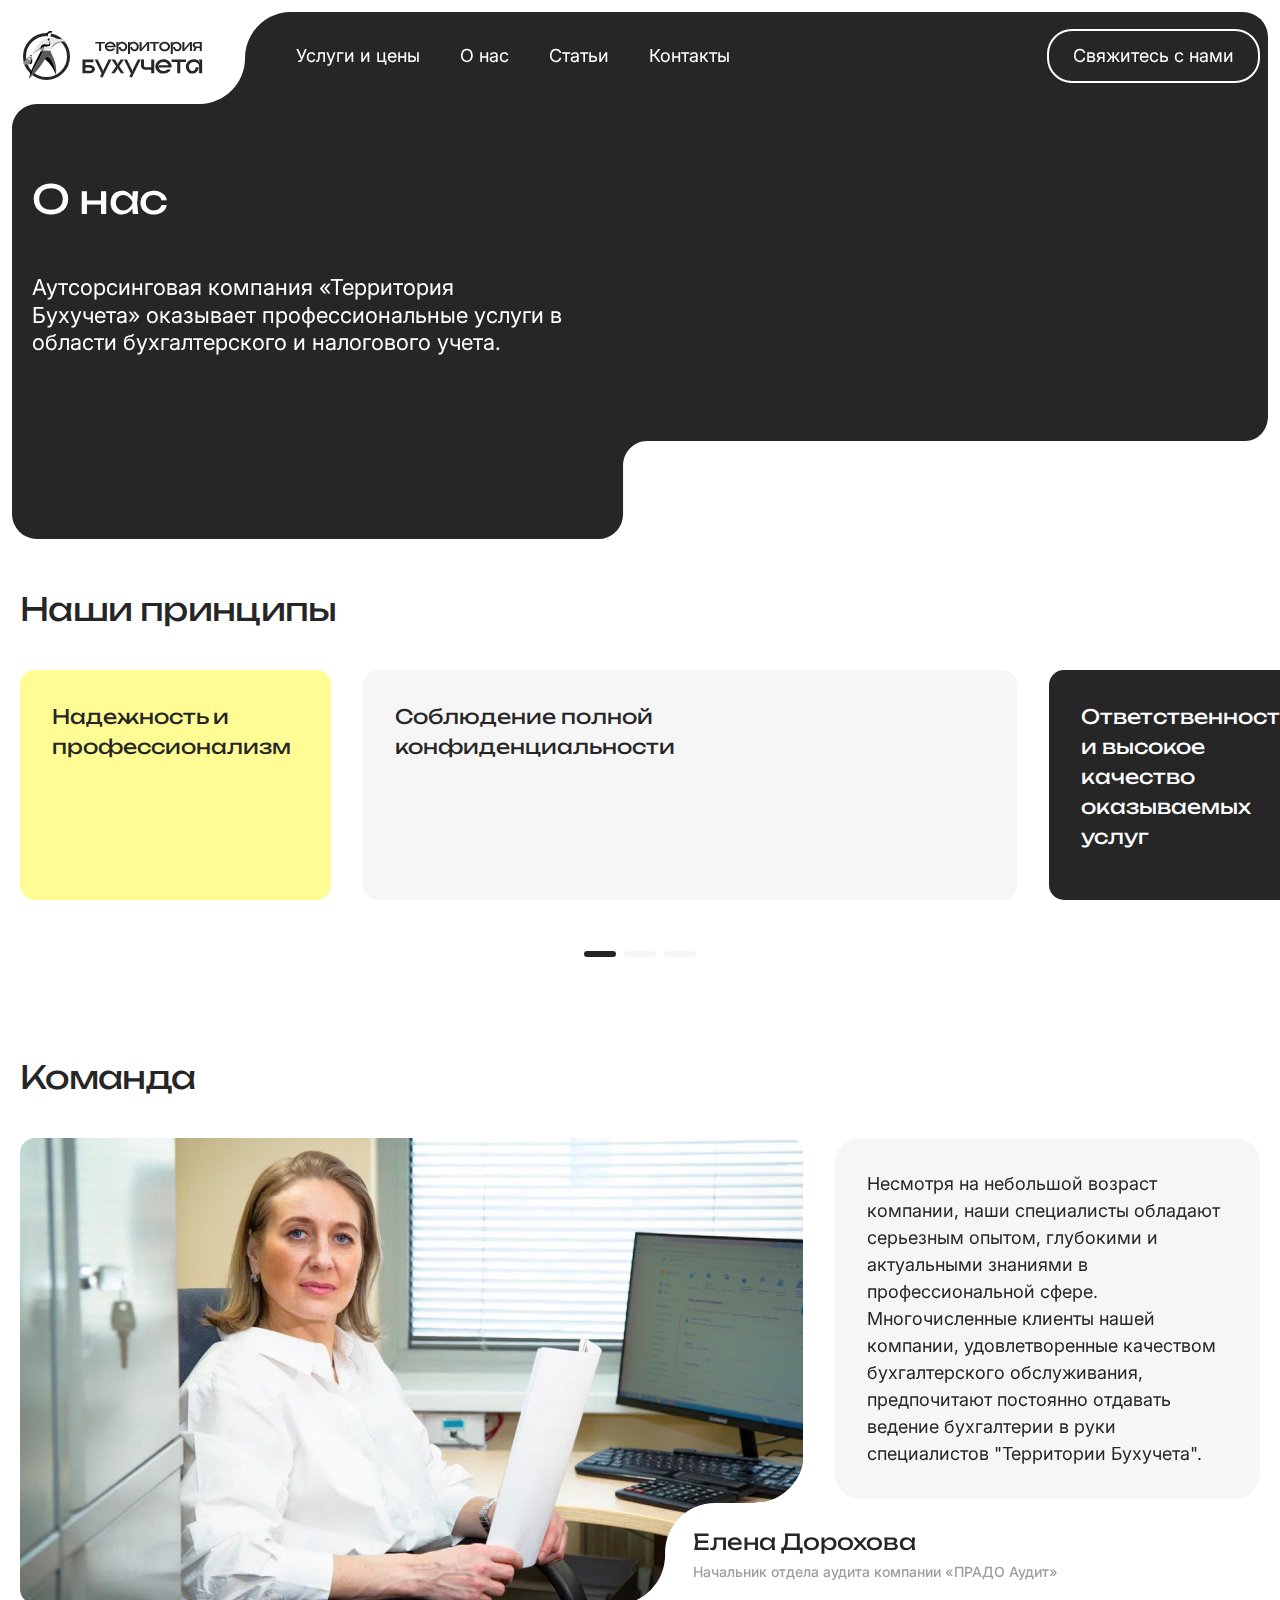
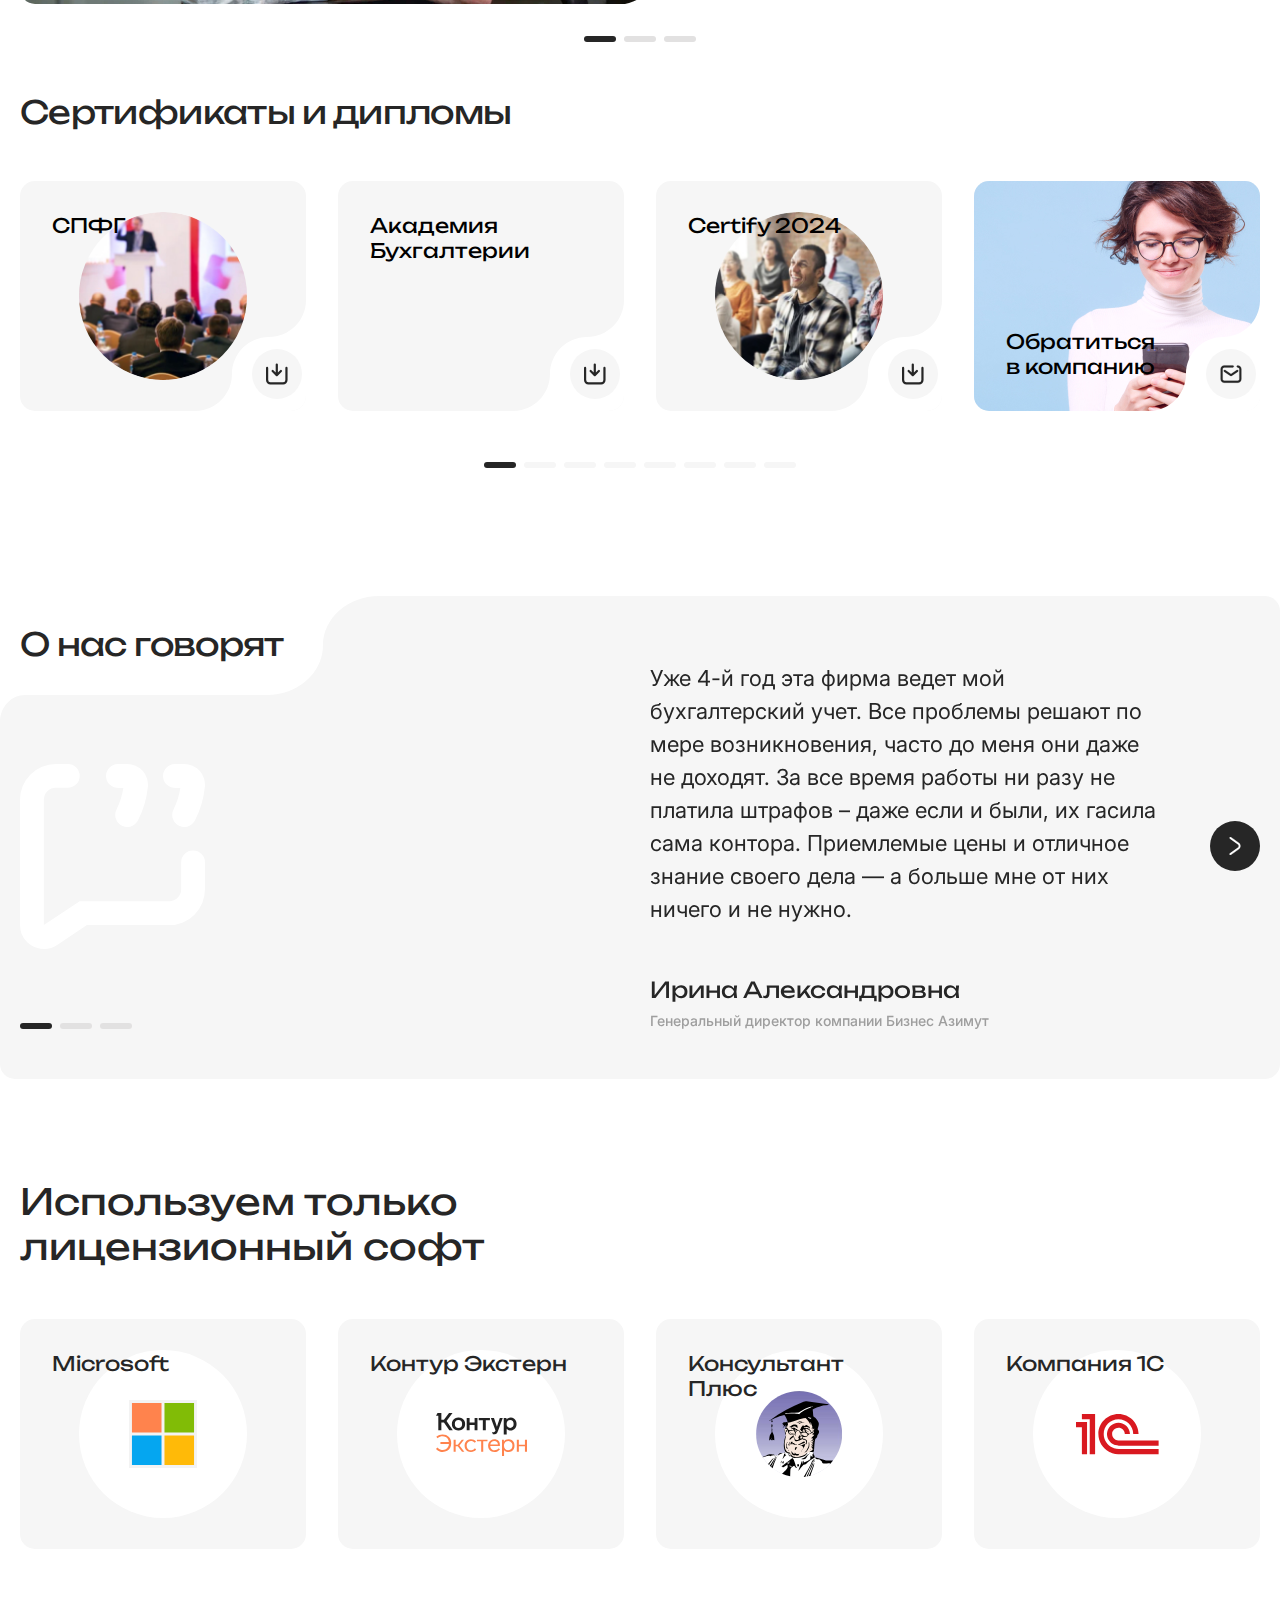
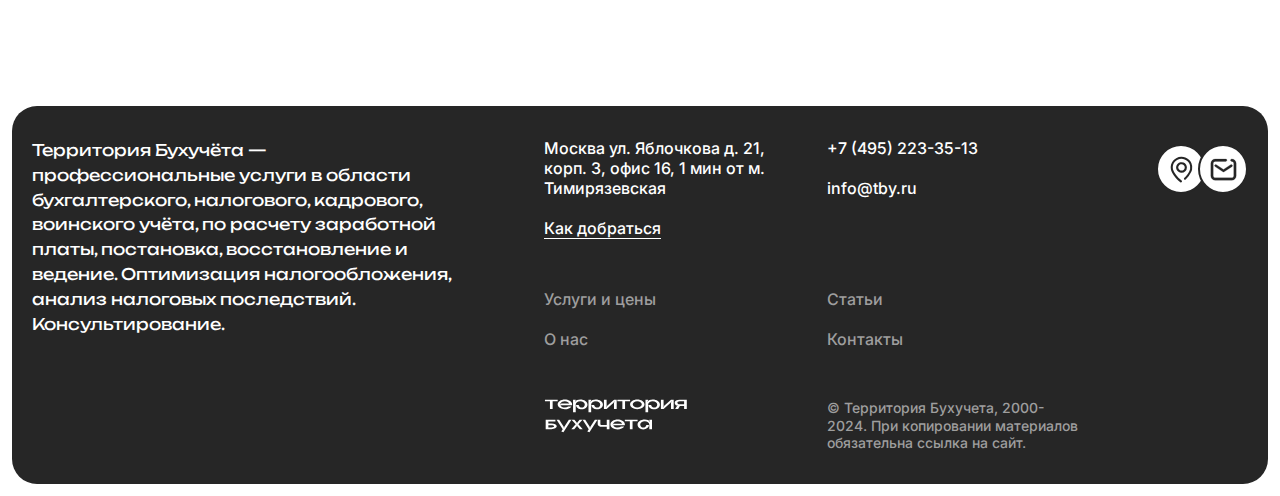
==== commit 39821782: "upd: Update" ====
--- a/about.html
+++ b/about.html
@@ -40,16 +40,16 @@
 					<nav class="nav header__nav">
 						<ul class="nav__list">
 							<li class="nav__item">
-								<a href="#" class="nav__link">Услуги и цены</a>
+								<a href="service.html" class="nav__link">Услуги и цены</a>
 							</li>
 							<li class="nav__item">
 								<a href="about.html" class="nav__link">О нас</a>
 							</li>
 							<li class="nav__item">
-								<a href="#" class="nav__link">Статьи</a>
+								<a href="article.html" class="nav__link">Статьи</a>
 							</li>
 							<li class="nav__item">
-								<a href="#" class="nav__link">Контакты</a>
+								<a href="contacts.html" class="nav__link">Контакты</a>
 							</li>
 						</ul>
 					</nav>
@@ -57,16 +57,16 @@
 					<div class="c-icons c-icons--white header__icons">
 						<ul class="c-icons__list">
 							<li class="c-icons__item">
-								<a href="#" class="c-icons__link">
+								<a href="mailto:info@tby.ru" class="c-icons__link">
 									<svg class="c-icons__icon">
-										<use xlink:href="img/sprite.svg#icon-pin"></use>
+										<use xlink:href="img/sprite.svg#icon-email"></use>
 									</svg>
 								</a>
 							</li>
 							<li class="c-icons__item">
-								<a href="#" class="c-icons__link">
+								<a href="#" class="c-icons__link" id="hamburger-toggle">
 									<svg class="c-icons__icon">
-										<use xlink:href="img/sprite.svg#icon-email"></use>
+										<use xlink:href="img/sprite.svg#icon-menu"></use>
 									</svg>
 								</a>
 							</li>
@@ -158,6 +158,68 @@
 				</div>
 			</section>
 			<!-- end of principles -->
+			<!-- team -->
+			<section class="team" id="team">
+				<div class="container">
+					<h2 class="principles__heading">Команда</h2>
+					<div class="team__slider">
+						<div class="swiper">
+							<div class="swiper-wrapper">
+								<div class="swiper-slide">
+									<article class="team-card team__slide">
+										<div class="team-card__wrapper">
+											<picture class="team-card__img">
+												<img src="img/team-01.jpg" alt="Image">
+											</picture>
+											<div class="team-card__body">
+												<h3 class="team-card__title">Елена Дорохова</h3>
+												<span class="team-card__help">Начальник отдела аудита компании «ПРАДО Аудит»</span>
+											</div>
+										</div>
+										<div class="team-card__content">
+											<p class="team-card__description">Несмотря на небольшой возраст компании, наши специалисты обладают серьезным опытом, глубокими и актуальными знаниями в профессиональной сфере. Многочисленные клиенты нашей компании, удовлетворенные качеством бухгалтерского обслуживания, предпочитают постоянно отдавать ведение бухгалтерии в руки специалистов "Территории Бухучета".</p>
+										</div>
+									</article>
+								</div>
+								<div class="swiper-slide">
+									<article class="team-card team__slide">
+										<div class="team-card__wrapper">
+											<picture class="team-card__img">
+												<img src="img/article-01.jpg" alt="Image">
+											</picture>
+											<div class="team-card__body">
+												<h3 class="team-card__title">Елена Дорохова</h3>
+												<span class="team-card__help">Начальник отдела аудита компании «ПРАДО Аудит»</span>
+											</div>
+										</div>
+										<div class="team-card__content">
+											<p class="team-card__description">Несмотря на небольшой возраст компании, наши специалисты обладают серьезным опытом, глубокими и актуальными знаниями в профессиональной сфере. Многочисленные клиенты нашей компании, удовлетворенные качеством бухгалтерского обслуживания, предпочитают постоянно отдавать ведение бухгалтерии в руки специалистов "Территории Бухучета".</p>
+										</div>
+									</article>
+								</div>
+								<div class="swiper-slide">
+									<article class="team-card team__slide">
+										<div class="team-card__wrapper">
+											<picture class="team-card__img">
+												<img src="img/team-01.jpg" alt="Image">
+											</picture>
+											<div class="team-card__body">
+												<h3 class="team-card__title">Елена Дорохова</h3>
+												<span class="team-card__help">Начальник отдела аудита компании «ПРАДО Аудит»</span>
+											</div>
+										</div>
+										<div class="team-card__content">
+											<p class="team-card__description">Несмотря на небольшой возраст компании, наши специалисты обладают серьезным опытом, глубокими и актуальными знаниями в профессиональной сфере. Многочисленные клиенты нашей компании, удовлетворенные качеством бухгалтерского обслуживания, предпочитают постоянно отдавать ведение бухгалтерии в руки специалистов "Территории Бухучета".</p>
+										</div>
+									</article>
+								</div>
+							</div>
+							<div class="swiper-pagination"></div>
+						</div>
+					</div>
+				</div>
+			</section>
+			<!-- end of team -->
 			<!-- information -->
 			<div class="information" id="information">
 				<div class="container">
@@ -503,6 +565,9 @@
 		<clipPath id="reply-before" clipPathUnits="objectBoundingBox">
 			<path d="M0,0 V1 H1 C0.888,1,0.797,0.886,0.797,0.746 V0.504 C0.797,0.364,0.706,0.25,0.594,0.25 H0.203 C0.092,0.25,0.002,0.139,0,0" fill="white" />
 		</clipPath>
+		<clipPath id="team-img-after" clipPathUnits="objectBoundingBox">
+			<path d="M0.265,0.671 C0.265,0.853,0.146,1,0,1 H1 V0 C1,0.182,0.882,0.329,0.735,0.329 H0.529 C0.383,0.329,0.265,0.476,0.265,0.658 V0.671" fill="white" />
+		</clipPath>
 	</svg>
 	<!-- end of decor -->
 	<!-- scripts -->
--- a/css/app.min.css
+++ b/css/app.min.css
@@ -1 +1 @@
-body{position:relative;overflow-x:hidden;font-family:"Inter",sans-serif;font-size:16px;line-height:1.25;color:#262626}ul,ol,li{display:block;padding:0;margin:0;list-style:none}h1,h2,h3,h4,h5,h6{margin:0;font-family:"Unbounded",sans-serif;font-weight:normal;line-height:1.25}p{margin:0}a{display:inline-block;color:#000;text-decoration:none;-webkit-transition:all .25s ease-in-out;transition:all .25s ease-in-out}a:hover{text-decoration:none;color:#000}a:active{color:#000}input[type=number]{-moz-appearance:textfield}input[type=number]::-webkit-outer-spin-button,input[type=number]::-webkit-inner-spin-button{display:none;-webkit-appearance:none;appearance:none;margin:0}picture{display:block}img{max-width:100%}svg{-webkit-transition:all .25s ease-in-out;transition:all .25s ease-in-out}.container{margin:0 auto;padding:0 20px;max-width:1380px;width:100%}@media screen and (max-width: 767px){.container{padding:0 12px}}.btn{display:-webkit-box;display:-ms-flexbox;display:flex;-webkit-box-align:center;-ms-flex-align:center;align-items:center;-webkit-box-pack:center;-ms-flex-pack:center;justify-content:center;padding:15px 24px;width:-webkit-fit-content;width:-moz-fit-content;width:fit-content;font-size:16px;font-weight:500;line-height:1;text-align:center;color:#fff;background:#ff834d;border:2px solid #ff834d;border-radius:25px;-webkit-transition:all .25s ease-in-out;transition:all .25s ease-in-out}.btn>svg{min-width:16px;width:16px;height:16px}.btn>*+*{margin-left:12px}.btn:focus{outline:none}.btn:hover{color:#fff}.btn--md{padding:16px 24px;font-size:18px;font-weight:normal}.btn--circle{padding:15px}.btn--dark{color:#fff;background:#262626;border-color:#262626}.btn--dark-border{color:#262626;background:rgba(0,0,0,0);border-color:#262626}.btn--dark-border:hover{color:#262626}@media screen and (hover: hover){.btn--dark-border:hover{color:#fff;border-color:#fff}}@media screen and (max-width: 767px){.btn{padding:7.5px 16px;font-size:14px;font-weight:normal}.btn>svg{min-width:14px;width:14px;height:14px}.btn--circle{padding:7.5px}}.input-field__inner{position:relative;z-index:1}.input-field__input{-webkit-appearance:none;-moz-appearance:none;appearance:none;display:block;padding:0 0 8px 0;width:100%;font-size:22px;font-weight:normal;line-height:1.5;color:#262626;background:rgba(0,0,0,0);border:none;border-bottom:2px solid #262626;border-radius:0;-webkit-transition:all .25s ease-in-out;transition:all .25s ease-in-out}.input-field__input::-webkit-input-placeholder{opacity:1;color:#262626}.input-field__input::-moz-placeholder{opacity:1;color:#262626}.input-field__input:-ms-input-placeholder{opacity:1;color:#262626}.input-field__input::-ms-input-placeholder{opacity:1;color:#262626}.input-field__input::placeholder{opacity:1;color:#262626}.input-field__input:focus{outline:none}@media screen and (max-width: 767px){.input-field__input{padding:0 0 4px 0;font-size:16px}}.file__input{display:none}.file__label{display:-webkit-box;display:-ms-flexbox;display:flex;-webkit-box-align:center;-ms-flex-align:center;align-items:center;padding:10px 20px;width:-webkit-fit-content;width:-moz-fit-content;width:fit-content;font-size:20px;font-weight:normal;background:rgba(0,0,0,0);border:2px solid #262626;border-radius:25px;cursor:pointer;-webkit-transition:all .25s ease-in-out;transition:all .25s ease-in-out}.file__label>svg{min-width:16px;width:16px;height:32px;color:#262626}.file__label>*+*{margin-left:16px}.file__label:focus{outline:none}@media screen and (hover: hover){.file__label:hover{color:#fff;background:#262626}.file__label:hover>svg{color:#fff}}@media screen and (max-width: 767px){.file__label{padding:6.75px 16px;font-size:14px;border:1px solid #262626}.file__label>svg{min-width:8px;width:8px;height:17px}.file__label>*+*{margin-left:12px}}.c-icons--white .c-icons__link{background:#262626;border-color:#fff}.c-icons--white .c-icons__icon{color:#fff}.c-icons--blue .c-icons__link{background:#bdd3f5}.c-icons--yellow .c-icons__link{background:#fefc93}.c-icons__list{display:-webkit-box;display:-ms-flexbox;display:flex}.c-icons__item+.c-icons__item{margin-left:-8px}.c-icons__link{display:-webkit-box;display:-ms-flexbox;display:flex;-webkit-box-align:center;-ms-flex-align:center;align-items:center;-webkit-box-pack:center;-ms-flex-pack:center;justify-content:center;min-width:50px;width:50px;height:50px;background:#fff;border:2px solid #262626;border-radius:50%}.c-icons__icon{min-width:27px;width:27px;height:27px;color:#262626}.c-text-icons{display:-webkit-inline-box;display:-ms-inline-flexbox;display:inline-flex;vertical-align:middle}.c-text-icons__icon+.c-text-icons__icon{margin-left:-15px}@media screen and (max-width: 767px){.c-text-icons__icon+.c-text-icons__icon{margin-left:-4px}}.c-text-icons__icon{display:block;overflow:hidden;min-width:60px;width:60px;height:60px}.c-text-icons__icon img{display:block;width:100%;height:100%;-o-object-fit:cover;object-fit:cover}@media screen and (max-width: 767px){.c-text-icons__icon{min-width:30px;width:30px;height:30px}}.header{position:absolute;top:29px;right:0;left:0;z-index:200;display:block}.header--white .header__logotype .dark{display:none}.header--white .header__logotype .white{display:block}.header--white .header__btn{color:#fff;border-color:#fff}.header--white .header__btn:hover{color:#fff}.header--white .nav__link{color:#fff}.header--white .nav__link:hover{color:#fff}@media screen and (hover: hover){.header--white .nav__link:hover{color:#ff834d}}@media screen and (max-width: 1023px){.header{top:24px}}.header__wrapper{position:relative;z-index:1;display:-webkit-box;display:-ms-flexbox;display:flex;-webkit-box-align:center;-ms-flex-align:center;align-items:center;-webkit-box-pack:justify;-ms-flex-pack:justify;justify-content:space-between}@media screen and (max-width: 1023px){.header__wrapper{padding:0 12px}}.header__logotype{display:block;margin-right:30px;overflow:hidden;min-width:183px;width:183px;height:50px}.header__logotype picture{display:block;width:100%;height:100%}.header__logotype img{display:block;width:100%;height:100%;-o-object-fit:contain;object-fit:contain;-o-object-position:left center;object-position:left center}@media screen and (min-width: 1024px)and (max-width: 1199px){.header__logotype{min-width:163px;width:163px;height:54px}}@media screen and (max-width: 1023px){.header__logotype{min-width:143px;width:143px;height:34px}.header__logotype .white{display:none}}.header__nav{margin-right:auto;padding-left:63px}@media screen and (min-width: 1024px)and (max-width: 1199px){.header__nav{padding-left:33px}}@media screen and (max-width: 1023px){.header__nav{display:none}}.header__btn{margin-left:12px}@media screen and (max-width: 1023px){.header__btn{display:none}}@media screen and (min-width: 1024px){.header__icons{display:none}}.nav__list{display:-webkit-box;display:-ms-flexbox;display:flex;-webkit-box-align:center;-ms-flex-align:center;align-items:center;width:-webkit-fit-content;width:-moz-fit-content;width:fit-content}.nav__item+.nav__item{margin-left:40px}.nav__link{display:block;width:-webkit-fit-content;width:-moz-fit-content;width:fit-content;font-size:18px;font-weight:normal}@media screen and (hover: hover){.nav__link:hover{color:#fff}}.footer{position:relative;z-index:1;margin:50px 12px 12px;padding:32px 0;color:#fff}.footer::before{content:"";position:absolute;top:0;right:0;bottom:0;left:0;z-index:-1;display:block;width:100%;height:100%;background:#262626;border-radius:25px}.footer--indent-lg{margin-top:100px}@media screen and (max-width: 1023px){.footer::before{border-radius:15px}}@media screen and (min-width: 768px)and (max-width: 1023px){.footer{padding:20px 0}}@media screen and (max-width: 767px){.footer{margin-top:12px;padding:12px 0}.footer--indent-lg{margin-top:24px}}.footer__wrapper{display:-webkit-box;display:-ms-flexbox;display:flex;-webkit-box-pack:justify;-ms-flex-pack:justify;justify-content:space-between}.footer__left{max-width:424px;width:100%}@media screen and (min-width: 1024px)and (max-width: 1199px){.footer__left{max-width:364px}}@media screen and (max-width: 1023px){.footer__left{display:none}}.footer__right{display:-webkit-box;display:-ms-flexbox;display:flex;-webkit-box-orient:vertical;-webkit-box-direction:normal;-ms-flex-direction:column;flex-direction:column;-webkit-box-pack:justify;-ms-flex-pack:justify;justify-content:space-between;padding-left:88px;max-width:calc(100% - 424px);width:100%}@media screen and (min-width: 1024px)and (max-width: 1199px){.footer__right{padding-left:40px;max-width:calc(100% - 364px)}}@media screen and (max-width: 1023px){.footer__right{padding:0;max-width:none}}.footer__title{font-family:"Unbounded",sans-serif;font-size:16px;font-weight:normal;line-height:1.55}.footer__inner{display:-webkit-box;display:-ms-flexbox;display:flex}@media screen and (max-width: 1023px){.footer__inner:not(.footer__inner--nowrap){-webkit-box-orient:vertical;-webkit-box-direction:normal;-ms-flex-direction:column;flex-direction:column}.footer__inner:not(.footer__inner--nowrap) .footer__block{width:100%}.footer__inner:not(.footer__inner--nowrap) .footer__block:nth-child(n+2){margin-top:24px}.footer__inner--nowrap .footer__block{width:calc(50% - 10px)}.footer__inner--nowrap .footer__block:nth-child(2n){margin-left:20px}.footer__inner--nowrap .footer__block:nth-child(n+3){margin-top:12px}}.footer__inner+.footer__inner{margin-top:50px}@media screen and (max-width: 1023px){.footer__inner+.footer__inner{margin-top:24px}.footer__inner+.footer__inner:last-child{margin-top:34px}}@media screen and (min-width: 1400px){.footer__block:first-child{max-width:352px;width:100%}.footer__block:nth-child(2){margin-left:51px;max-width:266px;width:100%}.footer__block:nth-child(2)+.footer__block:last-child{margin-left:auto}}@media screen and (min-width: 1200px)and (max-width: 1399px){.footer__block:first-child{max-width:252px;width:100%}.footer__block:nth-child(2){margin-left:31px;max-width:252px;width:100%}.footer__block:nth-child(2)+.footer__block:last-child{margin-left:auto}}@media screen and (min-width: 1024px)and (max-width: 1199px){.footer__block:first-child{max-width:212px;width:100%}.footer__block:nth-child(2){margin-left:21px;max-width:212px;width:100%}.footer__block:nth-child(2)+.footer__block:last-child{margin-left:auto}}@media screen and (max-width: 1023px){.footer__block:nth-child(2)+.footer__block:last-child{display:none}}.footer__logotype{display:block;overflow:hidden;min-width:143px;width:143px;height:34px}.footer__logotype img{display:block;width:100%;height:100%;-o-object-fit:contain;object-fit:contain}.footer__address{display:block;margin:0;width:-webkit-fit-content;width:-moz-fit-content;width:fit-content;font-size:16px;font-weight:500;color:#fff}@media screen and (max-width: 767px){.footer__address{font-size:12px}}.footer__address+.footer__link,.footer__link+.footer__link{margin-top:20px}@media screen and (max-width: 1023px){.footer__address+.footer__link,.footer__link+.footer__link{margin-top:12px}}.footer__link{display:block;width:-webkit-fit-content;width:-moz-fit-content;width:fit-content;font-size:16px;font-weight:500;color:#fff}.footer__link:hover{color:#fff}.footer__link--underline{border-bottom:1px solid #fff}@media screen and (hover: hover){.footer__link:hover{color:#ff834d;border-color:#ff834d}}@media screen and (max-width: 767px){.footer__link{font-size:12px}}.footer__icons{margin-top:6px}.footer__list-item+.footer__list-item{margin-top:20px}@media screen and (max-width: 767px){.footer__list-item+.footer__list-item{margin-top:12px}}.footer__list-link{display:block;width:-webkit-fit-content;width:-moz-fit-content;width:fit-content;font-size:16px;font-weight:500;color:#9e9e9e}.footer__list-link:hover{color:#9e9e9e}@media screen and (hover: hover){.footer__list-link:hover{color:#ff834d}}@media screen and (max-width: 767px){.footer__list-link{font-size:12px}}.footer__copyright{display:block;width:-webkit-fit-content;width:-moz-fit-content;width:fit-content;font-size:14px;font-weight:500;color:#9e9e9e}@media screen and (max-width: 767px){.footer__copyright{max-width:266px;font-size:12px}}.scroll-disabled{overflow:hidden}.wrapper{display:-webkit-box;display:-ms-flexbox;display:flex;-webkit-box-orient:vertical;-webkit-box-direction:normal;-ms-flex-direction:column;flex-direction:column;overflow:hidden;min-height:100vh}.wrapper__content{-webkit-box-flex:1;-ms-flex:1 1 100%;flex:1 1 100%}.section-inner{margin-top:25px;padding-top:25px}@media screen and (max-width: 767px){.section-inner{margin-top:12px;padding-top:12px}}@media screen and (min-width: 768px){.section-inner__content>*:not(.wide){padding:0 32px;max-width:947px}}@media screen and (max-width: 767px){.section-inner__content{padding:0 12px}}.content{font-size:22px;font-weight:normal;line-height:1.6}@media screen and (max-width: 767px){.content{font-size:16px}}.content>*:not(:last-child){margin-bottom:50px}@media screen and (max-width: 767px){.content>*:not(:last-child){margin-bottom:24px}}.content h1:not([class]),.content h2:not([class]),.content h3:not([class]),.content h4:not([class]),.content h5:not([class]),.content h6:not([class]){font-family:"Unbounded",sans-serif;font-weight:normal}.content h1:not([class]){font-size:40px;line-height:1.375}@media screen and (max-width: 767px){.content h1:not([class]){font-size:20px;letter-spacing:-0.02em}}.content h2:not([class]){font-size:32px;line-height:1.5625;letter-spacing:-0.02em}@media screen and (max-width: 767px){.content h2:not([class]){font-size:19px;line-height:1.3157894737}}.content h3:not([class]){font-size:28px;line-height:1.7857142857;letter-spacing:-0.02em}@media screen and (max-width: 767px){.content h3:not([class]){font-size:19px;line-height:1.3157894737}}.content h4:not([class]){font-size:22px;line-height:1.8181818182}@media screen and (max-width: 767px){.content h4:not([class]){font-size:16px;line-height:1.5}}.content h5:not([class]){font-size:20px;line-height:1.5}@media screen and (max-width: 767px){.content h5:not([class]){font-size:16px}}.content h6:not([class]){font-size:18px;line-height:1.5}@media screen and (max-width: 767px){.content h6:not([class]){font-size:15px}}.content ul:not([class]) li{position:relative;z-index:1;display:block;margin:0;padding-left:56px;font-size:22px;font-weight:normal;line-height:1.6}.content ul:not([class]) li::before{content:"";position:absolute;top:18px;left:0;z-index:1;display:block;width:40px;height:2px;background:#bdd3f5}@media screen and (max-width: 767px){.content ul:not([class]) li{padding-left:40px;font-size:16px}.content ul:not([class]) li::before{top:11px;width:28px}}.content ul:not([class]) li+li{margin-top:46px}@media screen and (max-width: 767px){.content ul:not([class]) li+li{margin-top:24px}}.content ol:not([class]){counter-reset:num-list}.content ol:not([class]) li{position:relative;z-index:1;display:block;margin:0;padding-left:56px;font-size:22px;font-weight:normal;line-height:1.6}.content ol:not([class]) li::before{content:"";counter-increment:num-list;content:counter(num-list);position:absolute;top:0;left:0;z-index:1;display:-webkit-box;display:-ms-flexbox;display:flex;-webkit-box-align:center;-ms-flex-align:center;align-items:center;-webkit-box-pack:center;-ms-flex-pack:center;justify-content:center;width:32px;height:32px;font-size:16px;font-weight:normal;line-height:1.6;text-align:center;border:3px solid #bdd3f5;border-radius:50%}@media screen and (max-width: 767px){.content ol:not([class]) li{padding-left:40px;font-size:16px}.content ol:not([class]) li::before{width:25px;height:25px;font-size:14px;border:2px solid #bdd3f5}}.content ol:not([class]) li+li{margin-top:46px}@media screen and (max-width: 767px){.content ol:not([class]) li+li{margin-top:24px}}.content b,.content strong{font-weight:600}.content picture{display:block;overflow:hidden;width:100%;border-radius:25px}.content-slider__slider-wrapper{overflow-x:clip;margin:0 calc(50% - 50vw)}.content-slider__slider-wrapper .swiper{overflow:visible;margin:0 auto;padding:0 20px;max-width:1380px;width:100%}@media screen and (max-width: 767px){.content-slider__slider-wrapper .swiper{padding:0 24px}}.content-slider__slider-wrapper .swiper-slide{width:-webkit-fit-content;width:-moz-fit-content;width:fit-content;height:auto}.content-slider__slide{display:block;overflow:hidden;min-width:654px;width:654px;height:466px;border-radius:25px}.content-slider__slide img{display:block;width:100%;height:100%;-o-object-fit:cover;object-fit:cover}@media screen and (max-width: 767px){.content-slider__slide{min-width:293px;width:293px;height:200px;border-radius:15px}}.content-author__wrapper{position:relative;z-index:1;display:-webkit-box;display:-ms-flexbox;display:flex;-webkit-box-align:end;-ms-flex-align:end;align-items:flex-end}.content-author__img{position:relative;z-index:1;display:block;overflow:hidden;max-width:884px;min-width:884px;width:100%;height:414px;border-radius:15px}.content-author__img img{display:block;width:100%;height:100%;-o-object-fit:cover;object-fit:cover}@media screen and (min-width: 1024px)and (max-width: 1199px){.content-author__img{max-width:700px;min-width:700px;height:328px}}@media screen and (min-width: 1024px){.content-author__img::after{content:"";position:absolute;right:-1px;bottom:-1px;z-index:1;display:block;width:139px;height:139px;background:#fff;-webkit-clip-path:url(#information-card);clip-path:url(#information-card)}}@media screen and (max-width: 1023px){.content-author__img{max-width:none;min-width:auto;height:300px}.content-author__img::before{content:"";position:absolute;bottom:-1px;z-index:1;display:block;width:96px;height:92px;background:#fff;-webkit-clip-path:url(#content-author-before);clip-path:url(#content-author-before)}.content-author__img::after{content:"";position:absolute;right:-1px;bottom:-1px;z-index:1;display:block;width:159px;height:142px;background:#fff;-webkit-clip-path:url(#content-author-after);clip-path:url(#content-author-after)}}@media screen and (min-width: 768px)and (max-width: 1023px){.content-author__img::before{left:334px}}@media screen and (max-width: 767px){.content-author__img::before{left:60px}}@media screen and (max-width: 359px){.content-author__img::after{width:109px}}.content-author__body{position:relative;z-index:10;margin-left:-67px;max-width:calc(100% - 817px);width:100%}@media screen and (min-width: 1024px)and (max-width: 1199px){.content-author__body{max-width:calc(100% - 700px)}}@media screen and (max-width: 1023px){.content-author__body{position:absolute;right:0;bottom:0;margin-left:0;padding-bottom:12px}.content-author__body::before{content:"";position:absolute;right:0;bottom:-1px;z-index:-1;display:block;height:92px;background:#fff}}@media screen and (min-width: 768px)and (max-width: 1023px){.content-author__body{max-width:calc(100% - 429px)}.content-author__body::before{width:100%}}@media screen and (max-width: 767px){.content-author__body{max-width:calc(100% - 129px)}.content-author__body::before{width:calc(100% - 26px)}}.content-author__title{display:block;overflow:hidden;max-width:100%;width:-webkit-fit-content;width:-moz-fit-content;width:fit-content;font-family:"Unbounded",sans-serif;font-size:22px;font-weight:normal;white-space:nowrap;text-overflow:ellipsis}@media screen and (max-width: 767px){.content-author__title{font-size:16px}}.content-author__help{display:-webkit-box;-webkit-line-clamp:2;-webkit-box-orient:vertical;overflow:hidden;margin-top:8px;max-width:294px;width:-webkit-fit-content;width:-moz-fit-content;width:fit-content;font-size:14px;font-weight:500;line-height:1.2142857143;text-overflow:ellipsis;color:#9e9e9e}@media screen and (max-width: 767px){.content-author__help{font-size:12px;line-height:1.25}}.main{position:relative;z-index:1;margin:12px 12px 0}.main--blue .main__wrap{color:#262626;background:#bdd3f5}.main--yellow .main__wrap{color:#262626;background:#fefc93}@media screen and (min-width: 768px)and (max-width: 1023px){.main{margin:12px 20px 0}}.main__wrap{position:relative;z-index:1;color:#fff;background:#262626;border-radius:25px}@media screen and (max-width: 1023px){.main__wrap{border-radius:15px}}@media screen and (min-width: 1380px){.main__before{width:calc((100vw - 1340px)/2 + 259px - 90px)}}@media screen and (min-width: 1200px)and (max-width: 1379px){.main__before{width:189px}}@media screen and (min-width: 1024px)and (max-width: 1199px){.main__before{width:163px}}@media screen and (min-width: 1024px){.main__before{position:absolute;top:0;left:0;z-index:-1;height:92px;background:#fff}.main__before::before{content:"";position:absolute;top:0;left:0;z-index:1;display:block;width:162px;height:117px;background:#fff;-webkit-clip-path:url(#main-before-left);clip-path:url(#main-before-left)}.main__before::after{content:"";position:absolute;top:0;right:1px;z-index:1;-webkit-transform:translate(100%, 0);-ms-transform:translate(100%, 0);transform:translate(100%, 0);display:block;width:91px;height:92px;background:#fff;-webkit-clip-path:url(#main-before-right);clip-path:url(#main-before-right)}}@media screen and (max-width: 1023px){.main__before{display:none}}@media screen and (min-width: 1200px){.main__after{width:calc((100vw - 1340px)/2 + 670px + 30px - 50px)}}@media screen and (min-width: 1024px)and (max-width: 1199px){.main__after{width:calc((100vw - 1340px)/2 + 670px + 23px - 50px)}}@media screen and (min-width: 1024px){.main__after{position:absolute;right:0;bottom:0;z-index:-1;height:123px}.main__after::before{content:"";position:absolute;left:1px;bottom:0;z-index:1;-webkit-transform:translate(-100%, 0);-ms-transform:translate(-100%, 0);transform:translate(-100%, 0);display:block;width:50px;height:98px;background:#fff;-webkit-clip-path:url(#main-after-left);clip-path:url(#main-after-left)}.main__after::after{content:"";position:absolute;right:0;bottom:0;z-index:1;display:block;width:100%;height:123px;background:#fff;-webkit-clip-path:url(#main-after-right);clip-path:url(#main-after-right)}}@media screen and (max-width: 1023px){.main__after{display:none}}.main__body{display:-webkit-box;display:-ms-flexbox;display:flex;-webkit-box-orient:vertical;-webkit-box-direction:normal;-ms-flex-direction:column;flex-direction:column;padding:162px 0 32px;max-width:759px;min-height:527px;width:100%}@media screen and (min-width: 768px)and (max-width: 1023px){.main__body{padding:127px 0 20px;min-height:400px}}@media screen and (max-width: 767px){.main__body{padding:117px 0 20px;min-height:260px}}.main__heading{font-family:"Unbounded",sans-serif;font-size:40px;font-weight:normal;letter-spacing:-0.02em}@media screen and (max-width: 767px){.main__heading{font-size:20px}}.main__description{margin-top:50px;max-width:530px;width:100%;font-size:22px;font-weight:normal}@media screen and (min-width: 1024px)and (max-width: 1199px){.main__description{max-width:450px}}@media screen and (max-width: 767px){.main__description{margin-top:24px;padding-bottom:40px;font-size:16px}}.main__bottom{display:-webkit-box;display:-ms-flexbox;display:flex;-webkit-box-align:center;-ms-flex-align:center;align-items:center;margin-top:auto;padding-top:50px;width:-webkit-fit-content;width:-moz-fit-content;width:fit-content}.main__btn+.main__help{margin-left:16px}.main__help{display:block;width:-webkit-fit-content;width:-moz-fit-content;width:fit-content;font-size:16px;font-weight:500}@media screen and (max-width: 767px){.main__help{display:none}}.main__img{position:absolute;right:-130px;bottom:-36px;z-index:10;display:block;overflow:hidden;min-width:330px;width:330px;height:330px;border-radius:50%}.main__img img{display:block;width:100%;height:100%;-o-object-fit:cover;object-fit:cover}@media screen and (min-width: 1024px)and (max-width: 1199px){.main__img{min-width:230px;width:230px;height:230px}}@media screen and (max-width: 1023px){.main__img{display:none}}.main__additional{display:-webkit-box;display:-ms-flexbox;display:flex;max-width:1340px;width:100%}@media screen and (min-width: 1024px){.main__additional{position:absolute;bottom:0;left:50%;z-index:1;-webkit-transform:translate(-50%, 0);-ms-transform:translate(-50%, 0);transform:translate(-50%, 0);-webkit-box-pack:end;-ms-flex-pack:end;justify-content:flex-end}}@media screen and (max-width: 1023px){.main__additional{margin-top:12px}}@media screen and (min-width: 1200px){.main__services,.main__about{width:calc(50% - 16px)}}@media screen and (min-width: 1024px)and (max-width: 1199px){.main__services,.main__about{width:calc(50% - 10px)}}@media screen and (max-width: 1023px){.main__services,.main__about{width:100%}}.services{margin-top:16px;padding-top:16px}.services--indent-lg{margin-top:50px;padding-top:50px}@media screen and (max-width: 767px){.services{margin-top:0;padding-top:12px}.services--indent-lg{margin-top:12px;padding-top:12px}}.services__wrapper{display:-webkit-box;display:-ms-flexbox;display:flex;-ms-flex-wrap:wrap;flex-wrap:wrap}@media screen and (min-width: 1200px){.services__item{width:calc(50% - 16px)}.services__item:nth-child(2n){margin-left:32px}.services__item:nth-child(n+3){margin-top:32px}}@media screen and (min-width: 1024px)and (max-width: 1199px){.services__item{width:calc(50% - 10px)}.services__item:nth-child(2n){margin-left:20px}.services__item:nth-child(n+3){margin-top:20px}}@media screen and (min-width: 768px)and (max-width: 1023px){.services__item{width:100%}.services__item:nth-child(n+2){margin-top:20px}}@media screen and (max-width: 767px){.services__item{width:100%}.services__item:nth-child(n+2){margin-top:12px}}.services-card--blue .services-card__wrap{background:#bdd3f5}.services-card--blue .services-card__icon{background:#bdd3f5}.services-card--dark .services-card__wrap{color:#fff;background:#262626}.services-card--dark .services-card__icon{background:#262626}.services-card--dark .services-card__icon>svg{color:#fff}.services-card__wrap{position:relative;z-index:1;display:-webkit-box;display:-ms-flexbox;display:flex;-webkit-box-orient:vertical;-webkit-box-direction:normal;-ms-flex-direction:column;flex-direction:column;-webkit-box-pack:justify;-ms-flex-pack:justify;justify-content:space-between;overflow:hidden;padding:32px;min-height:230px;background:#f6f6f6;border-radius:15px}.services-card__wrap::before{content:"";position:absolute;right:0;bottom:0;z-index:1;display:block;width:110px;height:110px;background:#fff;-webkit-clip-path:url(#services-card);clip-path:url(#services-card)}@media screen and (max-width: 767px){.services-card__wrap{padding:20px;min-height:200px}}.services-card__block+.services-card__block{margin-top:20px}.services-card__title{display:block;width:-webkit-fit-content;width:-moz-fit-content;width:fit-content;font-family:"Unbounded",sans-serif;font-size:22px;font-weight:normal}@media screen and (max-width: 767px){.services-card__title{font-size:16px}}.services-card__info{display:-webkit-box;display:-ms-flexbox;display:flex;-webkit-box-align:center;-ms-flex-align:center;align-items:center;max-width:459px;width:-webkit-fit-content;width:-moz-fit-content;width:fit-content;font-size:14px;font-weight:500;color:#9e9e9e}.services-card__info>svg{min-width:32px;width:32px;height:32px;color:#ff834d}.services-card__info>*+*{margin-left:16px}@media screen and (max-width: 767px){.services-card__info{max-width:195px;font-size:12px}.services-card__info>svg{display:none}.services-card__info>*+*{margin-left:0}}.services-card__icon{position:absolute;right:12px;bottom:12px;z-index:1;display:-webkit-box;display:-ms-flexbox;display:flex;-webkit-box-align:center;-ms-flex-align:center;align-items:center;-webkit-box-pack:center;-ms-flex-pack:center;justify-content:center;min-width:50px;width:50px;height:50px;background:#f6f6f6;border-radius:50%}.services-card__icon>svg{min-width:18px;width:18px;height:18px;color:#262626}.services-card__img{position:absolute;top:50%;left:50%;z-index:-1;-webkit-transform:translate(-50%, -50%);-ms-transform:translate(-50%, -50%);transform:translate(-50%, -50%);display:block;overflow:hidden;width:168px;height:168px;border-radius:50%}.services-card__img img{display:block;width:100%;height:100%;-o-object-fit:cover;object-fit:cover}@media screen and (max-width: 767px){.services-card__img{width:120px;height:120px}}.about-slider__slider-wrapper{display:block;width:100%;height:100%;background:#f6f6f6;border-radius:15px}.about-slider__slider-wrapper .swiper-slide{height:auto}.about-slider__slider-wrapper .swiper-pagination{position:absolute;left:32px;bottom:32px;z-index:10;display:-webkit-box;display:-ms-flexbox;display:flex;-webkit-box-align:center;-ms-flex-align:center;align-items:center;-webkit-box-pack:center;-ms-flex-pack:center;justify-content:center;width:-webkit-fit-content;width:-moz-fit-content;width:fit-content}@media screen and (max-width: 767px){.about-slider__slider-wrapper .swiper-pagination{left:20px;bottom:20px}}.about-slider__slider-wrapper .swiper-pagination-lock{opacity:0;pointer-events:none}.about-slider__slider-wrapper .swiper-pagination-bullet{display:block;min-width:32px;width:32px;height:6px;background:#e2e1e1;border-radius:4px;-webkit-transition:all .25s ease-in-out;transition:all .25s ease-in-out}.about-slider__slider-wrapper .swiper-pagination-bullet+.swiper-pagination-bullet{margin-left:8px}.about-slider__slider-wrapper .swiper-pagination-bullet-active{background:#262626}.about-slider__slide{padding:32px;min-height:230px;height:100%}@media screen and (max-width: 767px){.about-slider__slide{padding:20px;min-height:200px}}.about-slider__title{font-family:"Unbounded",sans-serif;font-size:22px;font-weight:normal;line-height:1.3636363636}@media screen and (max-width: 767px){.about-slider__title{font-size:16px;line-height:1.5}}.about-slider__img{position:absolute;top:50%;left:50%;z-index:-1;-webkit-transform:translate(-50%, -50%);-ms-transform:translate(-50%, -50%);transform:translate(-50%, -50%);display:block;overflow:hidden;width:168px;height:168px;border-radius:50%}.about-slider__img img{display:block;width:100%;height:100%;-o-object-fit:cover;object-fit:cover}@media screen and (max-width: 767px){.about-slider__img{width:120px;height:120px}}.information{margin-top:25px;padding-top:25px}@media screen and (max-width: 767px){.information{margin-top:12px;padding-top:12px}}.information__heading{margin-bottom:49px;font-family:"Unbounded",sans-serif;font-size:32px;font-weight:normal;letter-spacing:-0.02em}@media screen and (max-width: 767px){.information__heading{margin-bottom:36px;font-size:19px}}.information__wrapper{display:-webkit-box;display:-ms-flexbox;display:flex;-ms-flex-wrap:wrap;flex-wrap:wrap}@media screen and (min-width: 1200px){.information__item:first-child{width:calc(25% - 21.3333333333px)}.information__item:nth-child(2){margin-left:32px;width:calc(50% - 21.3333333333px)}.information__item:nth-child(3){margin-left:32px;width:calc(25% - 21.3333333333px)}.information__item:nth-child(n+4){margin-top:32px;width:calc(50% - 21.3333333333px)}.information__item:nth-child(5){margin-left:32px}}@media screen and (min-width: 1024px)and (max-width: 1199px){.information__item{-webkit-box-flex:1;-ms-flex:1 1 auto;flex:1 1 auto;width:calc(50% - 10px)}.information__item:nth-child(2n){margin-left:20px}.information__item:nth-child(n+3){margin-top:20px}}@media screen and (min-width: 768px)and (max-width: 1023px){.information__item{-webkit-box-flex:1;-ms-flex:1 1 auto;flex:1 1 auto;width:calc(50% - 10px)}.information__item:nth-child(2n){margin-left:20px}.information__item:nth-child(n+3){margin-top:20px}}@media screen and (max-width: 767px){.information__item{width:100%}.information__item:nth-child(n+2){margin-top:12px}}.information__slider .swiper-slide{height:auto}.information__slider .swiper-pagination{display:-webkit-box;display:-ms-flexbox;display:flex;-webkit-box-align:center;-ms-flex-align:center;align-items:center;-webkit-box-pack:center;-ms-flex-pack:center;justify-content:center;margin:51px auto 0;width:-webkit-fit-content;width:-moz-fit-content;width:fit-content}@media screen and (max-width: 767px){.information__slider .swiper-pagination{margin:12px auto 0}}.information__slider .swiper-pagination-lock{opacity:0;pointer-events:none}.information__slider .swiper-pagination-bullet{display:block;min-width:32px;width:32px;height:6px;background:#f6f6f6;border-radius:4px;-webkit-transition:all .25s ease-in-out;transition:all .25s ease-in-out}.information__slider .swiper-pagination-bullet+.swiper-pagination-bullet{margin-left:8px}.information__slider .swiper-pagination-bullet-active{background:#262626}.information__slide{width:100%;height:100%}.information-card{position:relative;z-index:1}.information-card--bottom .information-card__wrap{-webkit-box-pack:end;-ms-flex-pack:end;justify-content:flex-end}.information-card--blue .information-card__wrap{background:#bdd3f5}.information-card--blue .information-card__icon{background:#bdd3f5}.information-card--yellow .information-card__wrap{background:#fefc93}.information-card--yellow .information-card__icon{background:#fefc93}.information-card--dark .information-card__wrap{color:#fff;background:#262626}.information-card--dark .information-card__icon{background:#262626}.information-card--dark .information-card__icon>svg{color:#fff}.information-card__wrap{position:relative;z-index:1;display:-webkit-box;display:-ms-flexbox;display:flex;-webkit-box-orient:vertical;-webkit-box-direction:normal;-ms-flex-direction:column;flex-direction:column;-webkit-box-pack:justify;-ms-flex-pack:justify;justify-content:space-between;overflow:hidden;padding:32px;min-height:230px;background:#f6f6f6;border-radius:15px}.information-card__wrap::before{content:"";position:absolute;right:0;bottom:0;z-index:1;display:block;width:110px;height:110px;background:#fff;-webkit-clip-path:url(#information-card);clip-path:url(#information-card)}@media screen and (max-width: 767px){.information-card__wrap{padding:12px;min-height:200px}}.information-card__title{display:block;width:-webkit-fit-content;width:-moz-fit-content;width:fit-content;font-family:"Unbounded",sans-serif;font-size:20px;font-weight:normal}@media screen and (max-width: 767px){.information-card__title{font-size:16px}}.information-card__icon{position:absolute;right:12px;bottom:12px;z-index:1;display:-webkit-box;display:-ms-flexbox;display:flex;-webkit-box-align:center;-ms-flex-align:center;align-items:center;-webkit-box-pack:center;-ms-flex-pack:center;justify-content:center;min-width:50px;width:50px;height:50px;background:#f6f6f6;border-radius:50%}.information-card__icon>svg{min-width:22px;width:22px;height:22px;color:#262626}@media screen and (min-width: 1024px)and (max-width: 1399px){.information-card__icon{right:4px}}@media screen and (min-width: 576px)and (max-width: 1199px){.information-card__icon{min-width:40px;width:40px;height:40px}}.information-card__img{position:absolute;top:50%;left:50%;z-index:-1;-webkit-transform:translate(-50%, -50%);-ms-transform:translate(-50%, -50%);transform:translate(-50%, -50%);display:block;overflow:hidden;width:168px;height:168px;border-radius:50%}.information-card__img img{display:block;width:100%;height:100%;-o-object-fit:cover;object-fit:cover}@media screen and (max-width: 767px){.information-card__img{width:120px;height:120px}}.information-card__bg{position:absolute;top:0;right:0;bottom:0;left:0;z-index:-1;display:block;width:100%;height:100%}.information-card__bg img{display:block;width:100%;height:100%;-o-object-fit:cover;object-fit:cover}.expert-areas{margin-top:50px;padding-top:50px}@media screen and (max-width: 767px){.expert-areas{margin-top:12px;padding-top:12px}}.expert-areas__top{max-width:654px;width:100%}.expert-areas__heading{font-family:"Unbounded",sans-serif;font-size:32px;font-weight:normal;letter-spacing:-0.02em}@media screen and (max-width: 767px){.expert-areas__heading{font-size:19px}}.expert-areas__description{display:block;margin-top:50px;width:-webkit-fit-content;width:-moz-fit-content;width:fit-content;font-size:22px;font-weight:normal}@media screen and (max-width: 767px){.expert-areas__description{margin-top:24px;font-size:14px}}.expert-areas__wrapper{display:-webkit-box;display:-ms-flexbox;display:flex;-ms-flex-wrap:wrap;flex-wrap:wrap;margin-top:84px}@media screen and (max-width: 767px){.expert-areas__wrapper{margin-top:24px}}.expert-areas__item{display:-webkit-box;display:-ms-flexbox;display:flex;-webkit-box-align:start;-ms-flex-align:start;align-items:flex-start}.expert-areas__item::before{content:"";display:block;margin-top:15px;margin-right:24px;width:40px;height:2px;background:#b9c6f4}@media screen and (min-width: 1024px){.expert-areas__item{width:calc(33.333333333% - 13.3333333333px)}.expert-areas__item:nth-child(3n),.expert-areas__item:nth-child(3n-1){margin-left:20px}.expert-areas__item:nth-child(n+4){margin-top:20px}}@media screen and (max-width: 1023px){.expert-areas__item{width:100%}.expert-areas__item:nth-child(n+2){margin-top:24px}}@media screen and (max-width: 767px){.expert-areas__item::before{margin-top:10px;margin-right:12px;width:28px}}.expert-areas__value{display:block;max-width:319px;width:-webkit-fit-content;width:-moz-fit-content;width:fit-content;font-size:22px;font-weight:normal;color:#282828}@media screen and (max-width: 767px){.expert-areas__value{max-width:245px;font-size:16px}}.expert-areas__slider{margin-top:84px}@media screen and (max-width: 767px){.expert-areas__slider{margin-top:24px}}.expert-areas__slider .swiper-slide{height:auto}.expert-areas__slider .swiper-pagination{display:-webkit-box;display:-ms-flexbox;display:flex;-webkit-box-align:center;-ms-flex-align:center;align-items:center;-webkit-box-pack:center;-ms-flex-pack:center;justify-content:center;margin:51px auto 0;width:-webkit-fit-content;width:-moz-fit-content;width:fit-content}@media screen and (max-width: 767px){.expert-areas__slider .swiper-pagination{margin:12px auto 0}}.expert-areas__slider .swiper-pagination-lock{opacity:0;pointer-events:none}.expert-areas__slider .swiper-pagination-bullet{display:block;min-width:32px;width:32px;height:6px;background:#f6f6f6;border-radius:4px;-webkit-transition:all .25s ease-in-out;transition:all .25s ease-in-out}.expert-areas__slider .swiper-pagination-bullet+.swiper-pagination-bullet{margin-left:8px}.expert-areas__slider .swiper-pagination-bullet-active{background:#262626}.expert-areas__slide{width:100%}.expert-areas-card{display:block;overflow:hidden;padding:37px 32px 32px;min-height:230px;background:#f6f6f6;border-radius:15px}@media screen and (max-width: 767px){.expert-areas-card{padding:20px 20px 24px;min-height:200px}}.expert-areas-card__top{display:-webkit-box;display:-ms-flexbox;display:flex;-webkit-box-align:center;-ms-flex-align:center;align-items:center;-webkit-box-pack:justify;-ms-flex-pack:justify;justify-content:space-between;margin-bottom:40px}@media screen and (max-width: 767px){.expert-areas-card__top{margin-bottom:16px}}.expert-areas-card__title{font-family:"Unbounded",sans-serif;font-size:22px;font-weight:normal}@media screen and (max-width: 767px){.expert-areas-card__title{font-size:16px}}.expert-areas-card__icon{display:-webkit-box;display:-ms-flexbox;display:flex;-webkit-box-align:center;-ms-flex-align:center;align-items:center;-webkit-box-pack:center;-ms-flex-pack:center;justify-content:center;overflow:hidden;margin-left:10px;min-width:50px;width:50px;height:50px;background:#000;border-radius:50%}.expert-areas-card__icon>img{display:block;min-width:29px;width:29px;height:29px;-o-object-fit:contain;object-fit:contain}@media screen and (max-width: 767px){.expert-areas-card__icon{min-width:40px;width:40px;height:40px}.expert-areas-card__icon>img{min-width:20px;width:20px;height:20px}}@media screen and (max-width: 767px){.expert-areas-card__list{margin-left:-8px}}.expert-areas-card__list-item{position:relative;z-index:1;display:block;padding-left:64px;font-size:22px;font-weight:normal}.expert-areas-card__list-item::before{content:"";position:absolute;top:15px;left:0;z-index:1;display:block;width:40px;height:2px;background:#dedede}@media screen and (max-width: 767px){.expert-areas-card__list-item{padding-left:36px;font-size:16px}.expert-areas-card__list-item::before{top:9px;width:24px}}.expert-areas-card__list-item+.expert-areas-card__list-item{margin-top:20px}.expert-areas-card__sublist{margin-top:12px}@media screen and (max-width: 767px){.expert-areas-card__sublist{margin-top:20px}}.expert-areas-card__sublist-item+.expert-areas-card__sublist-item{margin-top:12px}@media screen and (max-width: 767px){.expert-areas-card__sublist-item+.expert-areas-card__sublist-item{margin-top:20px}}.expert-areas-card__sublist-item{position:relative;z-index:1;display:block;font-size:22px;font-weight:normal}@media screen and (max-width: 767px){.expert-areas-card__sublist-item{font-size:16px}}.reviews{position:relative;z-index:1}.reviews__wrap{position:relative;z-index:1;margin-top:128px;padding-bottom:50px;background:#f6f6f6;border-radius:15px}@media screen and (min-width: 768px)and (max-width: 1023px){.reviews__wrap{margin-right:12px;margin-left:12px;padding:20px 0 20px}}@media screen and (max-width: 767px){.reviews__wrap{margin:24px 12px 0;padding:12px 0}}.reviews__before{position:absolute;top:0;left:0;z-index:-1;height:99px;background:#fff}.reviews__before::before{content:"";position:absolute;top:0;left:0;z-index:1;display:block;width:162px;height:126px;background:#fff;-webkit-clip-path:url(#main-before-left);clip-path:url(#main-before-left)}.reviews__before::after{content:"";position:absolute;top:0;right:1px;z-index:1;-webkit-transform:translate(100%, 0);-ms-transform:translate(100%, 0);transform:translate(100%, 0);display:block;width:111px;height:99px;background:#fff;-webkit-clip-path:url(#main-before-right);clip-path:url(#main-before-right)}.reviews__before--lg{height:137px}.reviews__before--lg::before{width:162px;height:174px}.reviews__before--lg::after{width:91px;height:137px}@media screen and (min-width: 1380px){.reviews__before{width:calc((100vw - 1340px)/2 + 326px - 90px)}.reviews__before--lg{width:calc((100vw - 1340px)/2 + 482px - 90px)}}@media screen and (min-width: 1024px)and (max-width: 1379px){.reviews__before{width:269px}.reviews__before--lg{width:429px}}@media screen and (min-width: 768px)and (max-width: 1023px){.reviews__before{width:269px;height:79px}.reviews__before::before{height:100px}.reviews__before::after{height:79px}.reviews__before--lg{width:459px;height:117px}.reviews__before--lg::before{height:149px}.reviews__before--lg::after{height:117px}}@media screen and (max-width: 767px){.reviews__before{width:169px;height:46px}.reviews__before::before{width:90px;height:58px}.reviews__before::after{width:60px;height:46px}.reviews__before--lg{width:189px;height:72px}.reviews__before--lg::before{height:92px}.reviews__before--lg::after{height:72px}}.reviews__wrapper{display:-webkit-box;display:-ms-flexbox;display:flex;-webkit-box-pack:justify;-ms-flex-pack:justify;justify-content:space-between;min-height:400px}@media screen and (max-width: 1023px){.reviews__wrapper{-webkit-box-orient:vertical;-webkit-box-direction:normal;-ms-flex-direction:column;flex-direction:column;min-height:auto}}.reviews__left{max-width:500px;width:100%}@media screen and (min-width: 1024px){.reviews__left{padding-top:28px}}.reviews__right{padding-top:66px;max-width:610px;width:100%}@media screen and (max-width: 1023px){.reviews__right{padding-top:0}}@media screen and (min-width: 768px)and (max-width: 1023px){.reviews__right{margin-top:34px}}@media screen and (max-width: 767px){.reviews__right{margin-top:24px}}.reviews__heading{font-family:"Unbounded",sans-serif;font-size:32px;font-weight:normal;letter-spacing:-0.02em}@media screen and (max-width: 767px){.reviews__heading{font-size:19px}}.reviews__decor{position:absolute;bottom:130px;z-index:10;display:block;min-width:185px;width:185px;height:185px}.reviews__decor img{display:block;width:100%;height:100%;-o-object-fit:contain;object-fit:contain}@media screen and (min-width: 1380px){.reviews__decor{left:calc((100vw - 1340px)/2)}}@media screen and (min-width: 1024px)and (max-width: 1379px){.reviews__decor{left:20px}}@media screen and (max-width: 1023px){.reviews__decor{display:none}}.reviews__pagination .swiper-pagination{display:-webkit-box;display:-ms-flexbox;display:flex;-webkit-box-align:center;-ms-flex-align:center;align-items:center;-webkit-box-pack:center;-ms-flex-pack:center;justify-content:center;width:-webkit-fit-content;width:-moz-fit-content;width:fit-content}@media screen and (min-width: 1380px){.reviews__pagination .swiper-pagination{left:calc((100vw - 1340px)/2)}}@media screen and (min-width: 1024px)and (max-width: 1379px){.reviews__pagination .swiper-pagination{left:20px}}@media screen and (min-width: 1024px){.reviews__pagination .swiper-pagination{position:absolute;bottom:50px;z-index:10}}@media screen and (max-width: 1023px){.reviews__pagination .swiper-pagination{margin:24px auto 0}}.reviews__pagination .swiper-pagination-lock{opacity:0;pointer-events:none}.reviews__pagination .swiper-pagination-bullet{display:block;min-width:32px;width:32px;height:6px;background:#e2e1e1;border-radius:4px;-webkit-transition:all .25s ease-in-out;transition:all .25s ease-in-out}.reviews__pagination .swiper-pagination-bullet+.swiper-pagination-bullet{margin-left:8px}.reviews__pagination .swiper-pagination-bullet-active{background:#262626}.reviews__slider .swiper-slide{height:auto}.reviews__slider .swiper-button-prev,.reviews__slider .swiper-button-next{display:-webkit-box;display:-ms-flexbox;display:flex;-webkit-box-align:center;-ms-flex-align:center;align-items:center;-webkit-box-pack:center;-ms-flex-pack:center;justify-content:center;padding:0;min-width:50px;width:50px;height:50px;font-size:0;background:#262626;border:none;border-radius:50%;-webkit-transition:all .25s ease-in-out;transition:all .25s ease-in-out}@media screen and (max-width: 1023px){.reviews__slider .swiper-button-prev,.reviews__slider .swiper-button-next{display:none}}.reviews__slider .swiper-button-next{position:absolute;top:50%;right:0;z-index:10;-webkit-transform:translate(0, -50%);-ms-transform:translate(0, -50%);transform:translate(0, -50%)}.reviews__slider .swiper-button-prev{position:absolute;top:50%;left:0;z-index:10;-webkit-transform:translate(0, -50%);-ms-transform:translate(0, -50%);transform:translate(0, -50%)}.reviews__slider .swiper-button-disabled{opacity:0;pointer-events:none}.reviews__slider .swiper-button-icon{min-width:20px;width:20px;height:20px;color:#fff}.reviews__slide{padding-right:96px;height:100%}@media screen and (max-width: 1023px){.reviews__slide{padding-right:0}}.reviews-card{display:-webkit-box;display:-ms-flexbox;display:flex;-webkit-box-orient:vertical;-webkit-box-direction:normal;-ms-flex-direction:column;flex-direction:column;-webkit-box-pack:justify;-ms-flex-pack:justify;justify-content:space-between}.reviews-card__description{display:block;width:-webkit-fit-content;width:-moz-fit-content;width:fit-content;font-size:22px;font-weight:normal;line-height:1.5}@media screen and (max-width: 767px){.reviews-card__description{font-size:14px}}.reviews-card__bottom{margin-top:50px}@media screen and (max-width: 767px){.reviews-card__bottom{margin-top:24px}}.reviews-card__title{display:block;width:-webkit-fit-content;width:-moz-fit-content;width:fit-content;font-family:"Unbounded",sans-serif;font-size:22px;font-weight:normal}@media screen and (max-width: 767px){.reviews-card__title{font-size:16px}}.reviews-card__help{display:block;margin-top:8px;width:-webkit-fit-content;width:-moz-fit-content;width:fit-content;font-size:14px;font-weight:500;color:#9e9e9e}@media screen and (max-width: 767px){.reviews-card__help{margin-top:12px;font-size:12px}}.software{margin-top:50px;padding-top:50px}@media screen and (max-width: 767px){.software{margin-top:12px;padding-top:12px}}.software__heading{margin-bottom:50px;font-family:"Unbounded",sans-serif;font-size:36px;font-weight:normal}@media screen and (max-width: 767px){.software__heading{margin-bottom:24px;font-size:19px}}.software__slider .swiper-slide{height:auto}.software__slider .swiper-pagination{display:-webkit-box;display:-ms-flexbox;display:flex;-webkit-box-align:center;-ms-flex-align:center;align-items:center;-webkit-box-pack:center;-ms-flex-pack:center;justify-content:center;margin:51px auto 0;width:-webkit-fit-content;width:-moz-fit-content;width:fit-content}@media screen and (max-width: 767px){.software__slider .swiper-pagination{margin:24px auto 0}}.software__slider .swiper-pagination-lock{opacity:0;pointer-events:none}.software__slider .swiper-pagination-bullet{display:block;min-width:32px;width:32px;height:6px;background:#f6f6f6;border-radius:4px;-webkit-transition:all .25s ease-in-out;transition:all .25s ease-in-out}.software__slider .swiper-pagination-bullet+.swiper-pagination-bullet{margin-left:8px}.software__slider .swiper-pagination-bullet-active{background:#262626}.software__slide{width:100%;height:100%}.software-card{position:relative;z-index:1;display:block;overflow:hidden;padding:32px;min-height:230px;background:#f6f6f6;border-radius:15px}@media screen and (max-width: 767px){.software-card{padding:20px;min-height:200px}}.software-card__title{font-family:"Unbounded",sans-serif;font-size:20px;font-weight:normal}@media screen and (max-width: 767px){.software-card__title{font-size:16px}}.software-card__img{position:absolute;top:50%;left:50%;z-index:-1;-webkit-transform:translate(-50%, -50%);-ms-transform:translate(-50%, -50%);transform:translate(-50%, -50%);display:-webkit-box;display:-ms-flexbox;display:flex;-webkit-box-align:center;-ms-flex-align:center;align-items:center;-webkit-box-pack:center;-ms-flex-pack:center;justify-content:center;overflow:hidden;min-width:168px;width:168px;height:168px;background:#fff;border-radius:50%}.software-card__img img{display:block;max-width:85%;max-height:85%;width:auto;height:auto;-o-object-fit:contain;object-fit:contain}@media screen and (max-width: 767px){.software-card__img{min-width:122px;width:122px;height:120px}}.principles{margin-top:25px;padding-top:25px}.principles__heading{margin-bottom:41px;font-family:"Unbounded",sans-serif;font-size:32px;font-weight:normal;letter-spacing:-0.02em}@media screen and (max-width: 767px){.principles__heading{margin-bottom:24px;font-size:19px}}.principles__slider{overflow-x:clip;margin:0 calc(50% - 50vw)}.principles__slider .swiper{overflow:visible;margin:0 auto;padding:0 20px;max-width:1380px;width:100%}@media screen and (max-width: 767px){.principles__slider .swiper{padding:0 24px}}.principles__slider .swiper-slide{width:-webkit-fit-content;width:-moz-fit-content;width:fit-content;height:auto}.principles__slider .swiper-pagination{display:-webkit-box;display:-ms-flexbox;display:flex;-webkit-box-align:center;-ms-flex-align:center;align-items:center;-webkit-box-pack:center;-ms-flex-pack:center;justify-content:center;margin:51px auto 0;width:-webkit-fit-content;width:-moz-fit-content;width:fit-content}@media screen and (max-width: 767px){.principles__slider .swiper-pagination{margin:24px auto 0}}.principles__slider .swiper-pagination-lock{opacity:0;pointer-events:none}.principles__slider .swiper-pagination-bullet{display:block;min-width:32px;width:32px;height:6px;background:#f6f6f6;border-radius:4px;-webkit-transition:all .25s ease-in-out;transition:all .25s ease-in-out}.principles__slider .swiper-pagination-bullet+.swiper-pagination-bullet{margin-left:8px}.principles__slider .swiper-pagination-bullet-active{background:#262626}.principles__slide{min-width:311px;width:311px;height:100%}.principles__slide--lg{min-width:654px;width:654px}@media screen and (max-width: 767px){.principles__slide{min-width:250px;width:250px}}.principles-card{display:block;overflow:hidden;padding:32px;min-height:230px;background:#f6f6f6;border-radius:15px}.principles-card--dark{color:#fff;background:#262626}.principles-card--yellow{background:#fefc93}@media screen and (max-width: 767px){.principles-card{padding:20px;min-height:200px}}.principles-card__title{font-family:"Unbounded",sans-serif;font-size:20px;font-weight:normal;line-height:1.5}@media screen and (max-width: 767px){.principles-card__title{font-size:16px;word-break:break-all}}.principles-card__img{position:absolute;top:50%;left:50%;z-index:-1;-webkit-transform:translate(-50%, -50%);-ms-transform:translate(-50%, -50%);transform:translate(-50%, -50%);display:block;overflow:hidden;width:168px;height:168px;border-radius:50%}.principles-card__img img{display:block;width:100%;height:100%;-o-object-fit:cover;object-fit:cover}@media screen and (max-width: 767px){.principles-card__img{width:120px;height:120px}}.blog{margin-top:25px;padding-top:25px}@media screen and (max-width: 767px){.blog{margin-top:12px;padding-top:12px}}.blog__wrapper{border-top:1px solid #ececec;border-bottom:1px solid #ececec}.blog__item{width:100%}.blog__item+.blog__item{border-top:1px solid #ececec}.blog__more{margin:50px auto 0}@media screen and (max-width: 767px){.blog__more{margin:24px auto 0}}.blog-card{position:relative;z-index:1;overflow:hidden;padding:50px 0}@media screen and (max-width: 767px){.blog-card{padding:24px 12px}}.blog-card__wrapper{display:-webkit-box;display:-ms-flexbox;display:flex;-webkit-box-align:center;-ms-flex-align:center;align-items:center}.blog-card__body{padding-right:20px;max-width:660px;width:100%}.blog-card__title{display:block;width:-webkit-fit-content;width:-moz-fit-content;width:fit-content;font-family:"Unbounded",sans-serif;font-size:22px;font-weight:normal}@media screen and (hover: hover){.blog-card__title:hover{color:#ff834d}}@media screen and (max-width: 767px){.blog-card__title{font-size:16px}}.blog-card__description{display:block;margin-top:32px;max-width:598px;width:-webkit-fit-content;width:-moz-fit-content;width:fit-content;font-size:18px;line-height:1.6;letter-spacing:-0.02em}@media screen and (max-width: 767px){.blog-card__description{margin-top:24px;font-size:16px}}.blog-card__img{display:block;overflow:hidden;min-width:92px;width:92px;height:92px;border-radius:50%}.blog-card__img img{display:block;width:100%;height:100%;-o-object-fit:cover;object-fit:cover}@media screen and (max-width: 767px){.blog-card__img{min-width:50px;width:50px;height:50px}}.reply{position:relative;z-index:1;overflow:hidden;margin-top:100px;padding-bottom:60px;background:#fefc93;border-radius:15px}@media screen and (min-width: 768px)and (max-width: 1023px){.reply{margin-right:12px;margin-left:12px;padding:0 0 24px}}@media screen and (max-width: 767px){.reply{margin:24px 12px 0;padding:0 0 24px}}.reply__before{position:absolute;top:0;left:0;z-index:-1;height:83px;background:#fff}.reply__before::before{content:"";position:absolute;top:0;left:0;z-index:1;display:block;width:160px;height:105px;background:#fff;-webkit-clip-path:url(#main-before-left);clip-path:url(#main-before-left)}.reply__before::after{content:"";position:absolute;top:0;right:1px;z-index:1;-webkit-transform:translate(100%, 0);-ms-transform:translate(100%, 0);transform:translate(100%, 0);display:block;width:85px;height:83px;background:#fff;-webkit-clip-path:url(#main-before-right);clip-path:url(#main-before-right)}@media screen and (min-width: 1380px){.reply__before{width:calc((100vw - 1340px)/2 + 372px - 90px)}}@media screen and (min-width: 1024px)and (max-width: 1379px){.reply__before{width:329px}}@media screen and (min-width: 768px)and (max-width: 1023px){.reply__before{width:329px;height:73px}.reply__before::before{height:93px}.reply__before::after{height:73px}}@media screen and (max-width: 767px){.reply__before{width:179px;height:47px}.reply__before::before{width:90px;height:60px}.reply__before::after{width:60px;height:47px}}.reply__heading{padding-top:12px;font-family:"Unbounded",sans-serif;font-size:32px;font-weight:normal;letter-spacing:-0.02em}@media screen and (max-width: 767px){.reply__heading{font-size:19px}}.reply__form{margin-top:88px;max-width:654px;width:100%}@media screen and (min-width: 1200px)and (max-width: 1399px){.reply__form{max-width:554px}}@media screen and (min-width: 1024px)and (max-width: 1199px){.reply__form{max-width:424px}}@media screen and (max-width: 1023px){.reply__form{max-width:none}}@media screen and (min-width: 768px)and (max-width: 1023px){.reply__form{margin-top:60px}}@media screen and (max-width: 767px){.reply__form{margin-top:30px}}.reply__img{position:absolute;top:0;right:0;z-index:1;display:block;max-width:704px;width:100%;height:100%}.reply__img::before{content:"";position:absolute;left:0;bottom:0;z-index:1;display:block;width:246px;height:197px;background:#fefc93;-webkit-clip-path:url(#reply-before);clip-path:url(#reply-before)}.reply__img img{display:block;width:100%;height:100%;-o-object-fit:cover;object-fit:cover}@media screen and (min-width: 1200px)and (max-width: 1399px){.reply__img{max-width:604px}}@media screen and (min-width: 1024px)and (max-width: 1199px){.reply__img{max-width:544px}}@media screen and (max-width: 1023px){.reply__img{display:none}}.reply-form__input{width:100%}.reply-form__input+.reply-form__input{margin-top:48px}@media screen and (max-width: 767px){.reply-form__input+.reply-form__input{margin-top:24px}}.reply-form__inner{display:-webkit-box;display:-ms-flexbox;display:flex;-webkit-box-align:center;-ms-flex-align:center;align-items:center;-webkit-box-pack:justify;-ms-flex-pack:justify;justify-content:space-between;margin-top:65px}@media screen and (max-width: 767px){.reply-form__inner{margin-top:33px}}.svg-clipped{position:absolute;width:0;height:0;opacity:0;pointer-events:none}+body{position:relative;overflow-x:hidden;font-family:"Inter",sans-serif;font-size:16px;line-height:1.25;color:#262626}ul,ol,li{display:block;padding:0;margin:0;list-style:none}h1,h2,h3,h4,h5,h6{margin:0;font-family:"Unbounded",sans-serif;font-weight:normal;line-height:1.25}p{margin:0}a{display:inline-block;color:#000;text-decoration:none;-webkit-transition:all .25s ease-in-out;transition:all .25s ease-in-out}a:hover{text-decoration:none;color:#000}a:active{color:#000}input[type=number]{-moz-appearance:textfield}input[type=number]::-webkit-outer-spin-button,input[type=number]::-webkit-inner-spin-button{display:none;-webkit-appearance:none;appearance:none;margin:0}picture{display:block}img{max-width:100%}svg{-webkit-transition:all .25s ease-in-out;transition:all .25s ease-in-out}.container{margin:0 auto;padding:0 20px;max-width:1380px;width:100%}@media screen and (max-width: 767px){.container{padding:0 12px}}.btn{display:-webkit-box;display:-ms-flexbox;display:flex;-webkit-box-align:center;-ms-flex-align:center;align-items:center;-webkit-box-pack:center;-ms-flex-pack:center;justify-content:center;padding:15px 24px;width:-webkit-fit-content;width:-moz-fit-content;width:fit-content;font-size:16px;font-weight:500;line-height:1;text-align:center;color:#fff;background:#ff834d;border:2px solid #ff834d;border-radius:25px;-webkit-transition:all .25s ease-in-out;transition:all .25s ease-in-out}.btn>svg{min-width:16px;width:16px;height:16px}.btn>*+*{margin-left:12px}.btn:focus{outline:none}.btn:hover{color:#fff}.btn--md{padding:16px 24px;font-size:18px;font-weight:normal}.btn--circle{padding:15px}.btn--dark{color:#fff;background:#262626;border-color:#262626}.btn--dark-border{color:#262626;background:rgba(0,0,0,0);border-color:#262626}.btn--dark-border:hover{color:#262626}@media screen and (hover: hover){.btn--dark-border:hover{color:#fff;border-color:#fff}}@media screen and (max-width: 767px){.btn{padding:7.5px 16px;font-size:14px;font-weight:normal}.btn>svg{min-width:14px;width:14px;height:14px}.btn--circle{padding:7.5px}}.input-field__inner{position:relative;z-index:1}.input-field__input{-webkit-appearance:none;-moz-appearance:none;appearance:none;display:block;padding:0 0 8px 0;width:100%;font-size:22px;font-weight:normal;line-height:1.5;color:#262626;background:rgba(0,0,0,0);border:none;border-bottom:2px solid #262626;border-radius:0;-webkit-transition:all .25s ease-in-out;transition:all .25s ease-in-out}.input-field__input::-webkit-input-placeholder{opacity:1;color:#262626}.input-field__input::-moz-placeholder{opacity:1;color:#262626}.input-field__input:-ms-input-placeholder{opacity:1;color:#262626}.input-field__input::-ms-input-placeholder{opacity:1;color:#262626}.input-field__input::placeholder{opacity:1;color:#262626}.input-field__input:focus{outline:none}@media screen and (max-width: 767px){.input-field__input{padding:0 0 4px 0;font-size:16px}}.file__input{display:none}.file__label{display:-webkit-box;display:-ms-flexbox;display:flex;-webkit-box-align:center;-ms-flex-align:center;align-items:center;padding:10px 20px;width:-webkit-fit-content;width:-moz-fit-content;width:fit-content;font-size:20px;font-weight:normal;background:rgba(0,0,0,0);border:2px solid #262626;border-radius:25px;cursor:pointer;-webkit-transition:all .25s ease-in-out;transition:all .25s ease-in-out}.file__label>svg{min-width:16px;width:16px;height:32px;color:#262626}.file__label>*+*{margin-left:16px}.file__label:focus{outline:none}.file__label--lg{padding:14px 20px}@media screen and (hover: hover){.file__label:hover{color:#fff;background:#262626}.file__label:hover>svg{color:#fff}}@media screen and (max-width: 767px){.file__label{padding:6.75px 16px;font-size:14px;border:1px solid #262626}.file__label>svg{min-width:8px;width:8px;height:17px}.file__label>*+*{margin-left:12px}}.default-select .ss-main{width:100%}.default-select .ss-main .ss-single-selected{padding:8px 16px;width:100%;height:100%;font-size:14px;font-weight:normal;line-height:1.25;color:#262626;background:#fff;border:none;border-radius:25px;-webkit-transition:all .25s ease-in-out;transition:all .25s ease-in-out}.default-select .ss-main .ss-single-selected .placeholder .ss-disabled{color:#262626}.default-select .ss-main .ss-single-selected .placeholder{display:block;overflow:hidden;max-width:100%;line-height:1.25;white-space:nowrap;text-overflow:ellipsis}.default-select .ss-main .ss-single-selected .ss-arrow{margin:0 0 0 20px}.default-select .ss-main .ss-single-selected .ss-arrow span{padding:0;margin:0;min-width:14px;width:14px;height:14px;background-image:url(../img/sprite.svg#icon-caret-select);background-repeat:no-repeat;background-size:contain;background-position:center center;border:0;-webkit-transform:none;-ms-transform:none;transform:none;-webkit-transition:all .25s ease-in-out;transition:all .25s ease-in-out}.default-select .ss-main .ss-single-selected .ss-arrow span.arrow-up{-webkit-transform:translateY(0) rotate(180deg);-ms-transform:translateY(0) rotate(180deg);transform:translateY(0) rotate(180deg);margin:0}.default-select .ss-main .ss-single-selected .ss-arrow span.arrow-down{-webkit-transform:rotate(0);-ms-transform:rotate(0);transform:rotate(0)}.default-select .ss-main .ss-single-selected.ss-open-below,.default-select .ss-main .ss-single-selected.ss-open-above{border-radius:25px}.default-select .ss-main .ss-single-selected.ss-open-below+*{margin-top:6px}.default-select .ss-main .ss-single-selected.ss-open-above+*{-webkit-transform:scale(1) translateY(-6px);-ms-transform:scale(1) translateY(-6px);transform:scale(1) translateY(-6px);border-radius:25px}.default-select .ss-content .ss-search{display:none}.default-select .ss-content{z-index:99 !important;overflow:hidden;margin:0;padding:4px 0;max-width:calc(100vw - 48px);width:-webkit-max-content;width:-moz-max-content;width:max-content;color:#262626;background:#fff;border:none;border-radius:15px}.default-select .ss-content .ss-list{padding:0;max-height:none}.default-select .ss-content .ss-list .ss-option{padding:8px 16px;font-size:14px;font-weight:normal;line-height:1.25;color:#262626;cursor:pointer;-webkit-transition:all .25s ease-in-out;transition:all .25s ease-in-out}.default-select .ss-content .ss-list .ss-option.ss-disabled:not(.ss-option-selected){display:none}.default-select .ss-option:first-child.ss-disabled.ss-option-selected{display:none}.default-select .ss-content .ss-list .ss-option.ss-disabled{display:none}.default-select .ss-content .ss-list .ss-option:hover,.default-select .ss-content .ss-list .ss-option.ss-highlighted{color:#ff834d;background:rgba(0,0,0,0)}.default-select .ss-arrow .arrow-down{width:auto;height:auto;background:none}.c-icons--white .c-icons__link{background:#262626;border-color:#fff}.c-icons--white .c-icons__icon{color:#fff}.c-icons--light .c-icons__link{background:#f6f6f6}.c-icons--accent .c-icons__link{background:#ff834d;border-color:#fff}.c-icons--accent .c-icons__link>svg{color:#fff}.c-icons--blue .c-icons__link{background:#bdd3f5}.c-icons--yellow .c-icons__link{background:#fefc93}.c-icons__list{display:-webkit-box;display:-ms-flexbox;display:flex}.c-icons__item+.c-icons__item{margin-left:-8px}.c-icons__link{display:-webkit-box;display:-ms-flexbox;display:flex;-webkit-box-align:center;-ms-flex-align:center;align-items:center;-webkit-box-pack:center;-ms-flex-pack:center;justify-content:center;min-width:50px;width:50px;height:50px;background:#fff;border:2px solid #262626;border-radius:50%}.c-icons__icon{min-width:27px;width:27px;height:27px;color:#262626}.c-text-icons{display:-webkit-inline-box;display:-ms-inline-flexbox;display:inline-flex;vertical-align:middle}.c-text-icons--sm .c-text-icons__icon{min-width:40px;width:40px;height:40px}@media screen and (max-width: 767px){.c-text-icons--sm .c-text-icons__icon{min-width:25px;width:25px;height:25px}}.c-text-icons--sm .c-text-icons__icon+.c-text-icons__icon{margin-left:-10px}@media screen and (max-width: 767px){.c-text-icons--sm .c-text-icons__icon+.c-text-icons__icon{margin-left:-4px}}.c-text-icons__icon+.c-text-icons__icon{margin-left:-15px}@media screen and (max-width: 767px){.c-text-icons__icon+.c-text-icons__icon{margin-left:-4px}}.c-text-icons__icon{display:block;overflow:hidden;min-width:60px;width:60px;height:60px}.c-text-icons__icon img{display:block;width:100%;height:100%;-o-object-fit:cover;object-fit:cover}@media screen and (max-width: 767px){.c-text-icons__icon{min-width:30px;width:30px;height:30px}}.header{position:absolute;top:29px;right:0;left:0;z-index:200;display:block}.header--white .header__logotype .dark{display:none}.header--white .header__logotype .white{display:block}.header--white .header__btn{color:#fff;border-color:#fff}.header--white .header__btn:hover{color:#fff}.header--white .nav__link{color:#fff}.header--white .nav__link:hover{color:#fff}@media screen and (hover: hover){.header--white .nav__link:hover{color:#ff834d}}@media screen and (max-width: 1023px){.header{top:24px}}.header__wrapper{position:relative;z-index:1;display:-webkit-box;display:-ms-flexbox;display:flex;-webkit-box-align:center;-ms-flex-align:center;align-items:center;-webkit-box-pack:justify;-ms-flex-pack:justify;justify-content:space-between}@media screen and (max-width: 1023px){.header__wrapper{padding:0 12px}}.header__logotype{display:block;margin-right:30px;overflow:hidden;min-width:183px;width:183px;height:50px}.header__logotype picture{display:block;width:100%;height:100%}.header__logotype img{display:block;width:100%;height:100%;-o-object-fit:contain;object-fit:contain;-o-object-position:left center;object-position:left center}@media screen and (min-width: 1024px)and (max-width: 1199px){.header__logotype{min-width:163px;width:163px;height:54px}}@media screen and (max-width: 1023px){.header__logotype{min-width:143px;width:143px;height:34px}.header__logotype .white{display:none}}.header__nav{margin-right:auto;padding-left:63px}@media screen and (min-width: 1024px)and (max-width: 1199px){.header__nav{padding-left:33px}}@media screen and (max-width: 1023px){.header__nav{display:none}}.header__btn{margin-left:12px}@media screen and (max-width: 1023px){.header__btn{display:none}}@media screen and (min-width: 1024px){.header__icons{display:none}}.nav__list{display:-webkit-box;display:-ms-flexbox;display:flex;-webkit-box-align:center;-ms-flex-align:center;align-items:center;width:-webkit-fit-content;width:-moz-fit-content;width:fit-content}@media screen and (max-width: 1023px){.nav__list{-webkit-box-orient:vertical;-webkit-box-direction:normal;-ms-flex-direction:column;flex-direction:column;-webkit-box-align:start;-ms-flex-align:start;align-items:flex-start}}.nav__item+.nav__item{margin-left:40px}@media screen and (max-width: 1023px){.nav__item+.nav__item{margin-top:40px;margin-left:0}}.nav__link{display:block;width:-webkit-fit-content;width:-moz-fit-content;width:fit-content;font-size:18px;font-weight:normal}@media screen and (hover: hover){.nav__link:hover{color:#fff}}@media screen and (max-width: 1023px){.nav__link{font-family:"Unbounded",sans-serif;font-size:20px;letter-spacing:-0.02em;color:#fff}.nav__link:hover{color:#fff}}.footer{position:relative;z-index:1;margin:50px 12px 12px;padding:32px 0;color:#fff}.footer::before{content:"";position:absolute;top:0;right:0;bottom:0;left:0;z-index:-1;display:block;width:100%;height:100%;background:#262626;border-radius:25px}.footer--indent-lg{margin-top:100px}@media screen and (max-width: 1023px){.footer::before{border-radius:15px}}@media screen and (min-width: 768px)and (max-width: 1023px){.footer{padding:20px 0}}@media screen and (max-width: 767px){.footer{margin-top:12px;padding:12px 0}.footer--indent-lg{margin-top:24px}}.footer__wrapper{display:-webkit-box;display:-ms-flexbox;display:flex;-webkit-box-pack:justify;-ms-flex-pack:justify;justify-content:space-between}.footer__left{max-width:424px;width:100%}@media screen and (min-width: 1024px)and (max-width: 1199px){.footer__left{max-width:364px}}@media screen and (max-width: 1023px){.footer__left{display:none}}.footer__right{display:-webkit-box;display:-ms-flexbox;display:flex;-webkit-box-orient:vertical;-webkit-box-direction:normal;-ms-flex-direction:column;flex-direction:column;-webkit-box-pack:justify;-ms-flex-pack:justify;justify-content:space-between;padding-left:88px;max-width:calc(100% - 424px);width:100%}@media screen and (min-width: 1024px)and (max-width: 1199px){.footer__right{padding-left:40px;max-width:calc(100% - 364px)}}@media screen and (max-width: 1023px){.footer__right{padding:0;max-width:none}}.footer__title{font-family:"Unbounded",sans-serif;font-size:16px;font-weight:normal;line-height:1.55}.footer__inner{display:-webkit-box;display:-ms-flexbox;display:flex}@media screen and (max-width: 1023px){.footer__inner:not(.footer__inner--nowrap){-webkit-box-orient:vertical;-webkit-box-direction:normal;-ms-flex-direction:column;flex-direction:column}.footer__inner:not(.footer__inner--nowrap) .footer__block{width:100%}.footer__inner:not(.footer__inner--nowrap) .footer__block:nth-child(n+2){margin-top:24px}.footer__inner--nowrap .footer__block{width:calc(50% - 10px)}.footer__inner--nowrap .footer__block:nth-child(2n){margin-left:20px}.footer__inner--nowrap .footer__block:nth-child(n+3){margin-top:12px}}.footer__inner+.footer__inner{margin-top:50px}@media screen and (max-width: 1023px){.footer__inner+.footer__inner{margin-top:24px}.footer__inner+.footer__inner:last-child{margin-top:34px}}@media screen and (min-width: 1400px){.footer__block:first-child{max-width:352px;width:100%}.footer__block:nth-child(2){margin-left:51px;max-width:266px;width:100%}.footer__block:nth-child(2)+.footer__block:last-child{margin-left:auto}}@media screen and (min-width: 1200px)and (max-width: 1399px){.footer__block:first-child{max-width:252px;width:100%}.footer__block:nth-child(2){margin-left:31px;max-width:252px;width:100%}.footer__block:nth-child(2)+.footer__block:last-child{margin-left:auto}}@media screen and (min-width: 1024px)and (max-width: 1199px){.footer__block:first-child{max-width:212px;width:100%}.footer__block:nth-child(2){margin-left:21px;max-width:212px;width:100%}.footer__block:nth-child(2)+.footer__block:last-child{margin-left:auto}}@media screen and (max-width: 1023px){.footer__block:nth-child(2)+.footer__block:last-child{display:none}}.footer__logotype{display:block;overflow:hidden;min-width:143px;width:143px;height:34px}.footer__logotype img{display:block;width:100%;height:100%;-o-object-fit:contain;object-fit:contain}.footer__address{display:block;margin:0;width:-webkit-fit-content;width:-moz-fit-content;width:fit-content;font-size:16px;font-weight:500;color:#fff}@media screen and (max-width: 767px){.footer__address{font-size:12px}}.footer__address+.footer__link,.footer__link+.footer__link{margin-top:20px}@media screen and (max-width: 1023px){.footer__address+.footer__link,.footer__link+.footer__link{margin-top:12px}}.footer__link{display:block;width:-webkit-fit-content;width:-moz-fit-content;width:fit-content;font-size:16px;font-weight:500;color:#fff}.footer__link:hover{color:#fff}.footer__link--underline{border-bottom:1px solid #fff}@media screen and (hover: hover){.footer__link:hover{color:#ff834d;border-color:#ff834d}}@media screen and (max-width: 767px){.footer__link{font-size:12px}}.footer__icons{margin-top:6px}.footer__list-item+.footer__list-item{margin-top:20px}@media screen and (max-width: 767px){.footer__list-item+.footer__list-item{margin-top:12px}}.footer__list-link{display:block;width:-webkit-fit-content;width:-moz-fit-content;width:fit-content;font-size:16px;font-weight:500;color:#9e9e9e}.footer__list-link:hover{color:#9e9e9e}@media screen and (hover: hover){.footer__list-link:hover{color:#ff834d}}@media screen and (max-width: 767px){.footer__list-link{font-size:12px}}.footer__copyright{display:block;width:-webkit-fit-content;width:-moz-fit-content;width:fit-content;font-size:14px;font-weight:500;color:#9e9e9e}@media screen and (max-width: 767px){.footer__copyright{max-width:266px;font-size:12px}}.menu{position:fixed;top:12px;right:12px;left:12px;z-index:1000;-webkit-transform:translate(104%, 0);-ms-transform:translate(104%, 0);transform:translate(104%, 0);display:block;overflow-x:hidden;overflow-y:auto;max-height:calc(100dvh - 24px);max-width:calc(100% - 24px);width:100%;background:#262626;border-radius:15px;opacity:0;visibility:hidden;pointer-events:none;-webkit-transition:all .25s ease-in-out;transition:all .25s ease-in-out}.menu.is--active{-webkit-transform:translate(0, 0);-ms-transform:translate(0, 0);transform:translate(0, 0);opacity:1;visibility:visible;pointer-events:auto}.menu__wrap{padding:16px 12px 40px;min-height:calc(100dvh - 24px)}.menu__top{display:-webkit-box;display:-ms-flexbox;display:flex;-webkit-box-align:center;-ms-flex-align:center;align-items:center;-webkit-box-pack:justify;-ms-flex-pack:justify;justify-content:space-between;margin-bottom:30px}.menu__logotype{display:block;overflow:hidden;min-width:143px;width:143px;height:34px}.menu__logotype img{display:block;width:100%;height:100%;-o-object-fit:contain;object-fit:contain;-o-object-position:left center;object-position:left center}.menu__close{display:-webkit-box;display:-ms-flexbox;display:flex;-webkit-box-align:center;-ms-flex-align:center;align-items:center;-webkit-box-pack:center;-ms-flex-pack:center;justify-content:center;padding:0;min-width:50px;width:50px;height:50px;font-size:0;background:rgba(0,0,0,0);border:2px solid #fff;border-radius:50%;-webkit-transition:all .25s ease-in-out;transition:all .25s ease-in-out}.menu__close>svg{min-width:17px;width:17px;height:17px;color:#fff}.menu__close:focus{outline:none}.menu__bottom{margin-top:30px;padding-top:30px;border-top:1px solid #424242}.scroll-disabled{overflow:hidden}.wrapper{display:-webkit-box;display:-ms-flexbox;display:flex;-webkit-box-orient:vertical;-webkit-box-direction:normal;-ms-flex-direction:column;flex-direction:column;overflow:hidden;min-height:100vh}.wrapper__content{-webkit-box-flex:1;-ms-flex:1 1 100%;flex:1 1 100%}.section-inner{margin-top:25px;padding-top:25px}@media screen and (max-width: 767px){.section-inner{margin-top:12px;padding-top:12px}}@media screen and (min-width: 768px){.section-inner__content>*:not(.wide){padding:0 32px;max-width:947px}}@media screen and (max-width: 767px){.section-inner__content{padding:0 12px}}.section-info{margin-top:50px;padding-top:50px}@media screen and (max-width: 767px){.section-info{margin-top:12px;padding-top:12px}}.section-info__content{margin:0 auto;max-width:883px;width:100%;text-align:center}.content{font-size:22px;font-weight:normal;line-height:1.6}@media screen and (max-width: 767px){.content{font-size:16px}}.content>*:not(:last-child){margin-bottom:50px}@media screen and (max-width: 767px){.content>*:not(:last-child){margin-bottom:24px}}.content h1:not([class]),.content h2:not([class]),.content h3:not([class]),.content h4:not([class]),.content h5:not([class]),.content h6:not([class]){font-family:"Unbounded",sans-serif;font-weight:normal}.content h1:not([class]){font-size:40px;line-height:1.375}@media screen and (max-width: 767px){.content h1:not([class]){font-size:20px;letter-spacing:-0.02em}}.content h2:not([class]){font-size:32px;line-height:1.5625;letter-spacing:-0.02em}@media screen and (max-width: 767px){.content h2:not([class]){font-size:19px;line-height:1.3157894737}}.content h3:not([class]){font-size:28px;line-height:1.7857142857;letter-spacing:-0.02em}@media screen and (max-width: 767px){.content h3:not([class]){font-size:19px;line-height:1.3157894737}}.content h4:not([class]){font-size:22px;line-height:1.8181818182}@media screen and (max-width: 767px){.content h4:not([class]){font-size:16px;line-height:1.5}}.content h5:not([class]){font-size:20px;line-height:1.5}@media screen and (max-width: 767px){.content h5:not([class]){font-size:16px}}.content h6:not([class]){font-size:18px;line-height:1.5}@media screen and (max-width: 767px){.content h6:not([class]){font-size:15px}}.content ul:not([class]) li{position:relative;z-index:1;display:block;margin:0;padding-left:56px;font-size:22px;font-weight:normal;line-height:1.6}.content ul:not([class]) li::before{content:"";position:absolute;top:18px;left:0;z-index:1;display:block;width:40px;height:2px;background:#bdd3f5}@media screen and (max-width: 767px){.content ul:not([class]) li{padding-left:40px;font-size:16px}.content ul:not([class]) li::before{top:11px;width:28px}}.content ul:not([class]) li+li{margin-top:46px}@media screen and (max-width: 767px){.content ul:not([class]) li+li{margin-top:24px}}.content ol:not([class]){counter-reset:num-list}.content ol:not([class]) li{position:relative;z-index:1;display:block;margin:0;padding-left:56px;font-size:22px;font-weight:normal;line-height:1.6}.content ol:not([class]) li::before{content:"";counter-increment:num-list;content:counter(num-list);position:absolute;top:0;left:0;z-index:1;display:-webkit-box;display:-ms-flexbox;display:flex;-webkit-box-align:center;-ms-flex-align:center;align-items:center;-webkit-box-pack:center;-ms-flex-pack:center;justify-content:center;width:32px;height:32px;font-size:16px;font-weight:normal;line-height:1.6;text-align:center;border:3px solid #bdd3f5;border-radius:50%}@media screen and (max-width: 767px){.content ol:not([class]) li{padding-left:40px;font-size:16px}.content ol:not([class]) li::before{width:25px;height:25px;font-size:14px;border:2px solid #bdd3f5}}.content ol:not([class]) li+li{margin-top:46px}@media screen and (max-width: 767px){.content ol:not([class]) li+li{margin-top:24px}}.content b,.content strong{font-weight:600}.content picture{display:block;overflow:hidden;width:100%;border-radius:25px}.content-slider__slider-wrapper{overflow-x:clip;margin:0 calc(50% - 50vw)}.content-slider__slider-wrapper .swiper{overflow:visible;margin:0 auto;padding:0 20px;max-width:1380px;width:100%}@media screen and (max-width: 767px){.content-slider__slider-wrapper .swiper{padding:0 24px}}.content-slider__slider-wrapper .swiper-slide{width:-webkit-fit-content;width:-moz-fit-content;width:fit-content;height:auto}.content-slider__slide{display:block;overflow:hidden;min-width:654px;width:654px;height:466px;border-radius:25px}.content-slider__slide img{display:block;width:100%;height:100%;-o-object-fit:cover;object-fit:cover}@media screen and (max-width: 767px){.content-slider__slide{min-width:293px;width:293px;height:200px;border-radius:15px}}.content-author__wrapper{position:relative;z-index:1;display:-webkit-box;display:-ms-flexbox;display:flex;-webkit-box-align:end;-ms-flex-align:end;align-items:flex-end}.content-author__img{position:relative;z-index:1;display:block;overflow:hidden;max-width:884px;min-width:884px;width:100%;height:414px;border-radius:15px}.content-author__img img{display:block;width:100%;height:100%;-o-object-fit:cover;object-fit:cover}@media screen and (min-width: 1024px)and (max-width: 1199px){.content-author__img{max-width:700px;min-width:700px;height:328px}}@media screen and (min-width: 1024px){.content-author__img::after{content:"";position:absolute;right:-1px;bottom:-1px;z-index:1;display:block;width:139px;height:139px;background:#fff;-webkit-clip-path:url(#information-card);clip-path:url(#information-card)}}@media screen and (max-width: 1023px){.content-author__img{max-width:none;min-width:auto;height:300px}.content-author__img::before{content:"";position:absolute;bottom:-1px;z-index:1;display:block;width:96px;height:92px;background:#fff;-webkit-clip-path:url(#content-author-before);clip-path:url(#content-author-before)}.content-author__img::after{content:"";position:absolute;right:-1px;bottom:-1px;z-index:1;display:block;width:159px;height:142px;background:#fff;-webkit-clip-path:url(#content-author-after);clip-path:url(#content-author-after)}}@media screen and (min-width: 768px)and (max-width: 1023px){.content-author__img::before{left:334px}}@media screen and (max-width: 767px){.content-author__img::before{left:60px}}@media screen and (max-width: 359px){.content-author__img::after{width:109px}}.content-author__body{position:relative;z-index:10;margin-left:-67px;max-width:calc(100% - 817px);width:100%}@media screen and (min-width: 1024px)and (max-width: 1199px){.content-author__body{max-width:calc(100% - 700px)}}@media screen and (max-width: 1023px){.content-author__body{position:absolute;right:0;bottom:0;margin-left:0;padding-bottom:12px}.content-author__body::before{content:"";position:absolute;right:0;bottom:-1px;z-index:-1;display:block;height:92px;background:#fff}}@media screen and (min-width: 768px)and (max-width: 1023px){.content-author__body{max-width:calc(100% - 429px)}.content-author__body::before{width:100%}}@media screen and (max-width: 767px){.content-author__body{max-width:calc(100% - 129px)}.content-author__body::before{width:calc(100% - 26px)}}.content-author__title{display:block;overflow:hidden;max-width:100%;width:-webkit-fit-content;width:-moz-fit-content;width:fit-content;font-family:"Unbounded",sans-serif;font-size:22px;font-weight:normal;white-space:nowrap;text-overflow:ellipsis}@media screen and (max-width: 767px){.content-author__title{font-size:16px}}.content-author__help{display:-webkit-box;-webkit-line-clamp:2;-webkit-box-orient:vertical;overflow:hidden;margin-top:8px;max-width:294px;width:-webkit-fit-content;width:-moz-fit-content;width:fit-content;font-size:14px;font-weight:500;line-height:1.2142857143;text-overflow:ellipsis;color:#9e9e9e}@media screen and (max-width: 767px){.content-author__help{font-size:12px;line-height:1.25}}.main{position:relative;z-index:1;margin:12px 12px 0}.main--light .main__wrap{color:#262626;background:#f6f6f6}.main--accent .main__wrap{color:#fff;background:#ff834d}.main--blue .main__wrap{color:#262626;background:#bdd3f5}.main--yellow .main__wrap{color:#262626;background:#fefc93}@media screen and (min-width: 768px)and (max-width: 1023px){.main{margin:12px 20px 0}}.main__wrap{position:relative;z-index:5;color:#fff;background:#262626;border-radius:25px}@media screen and (min-width: 1024px){.main__wrap--contacts{border-radius:25px 25px 0 25px}.main__wrap--contacts::after{content:"";position:absolute;right:0;bottom:0;z-index:1;-webkit-transform:translate(0, 100%);-ms-transform:translate(0, 100%);transform:translate(0, 100%);display:block;width:441px;height:86px;background:#ff834d;-webkit-clip-path:url(#contacts-after);clip-path:url(#contacts-after)}}@media screen and (max-width: 1023px){.main__wrap{border-radius:15px}}@media screen and (min-width: 1380px){.main__before{width:calc((100vw - 1340px)/2 + 259px - 90px)}}@media screen and (min-width: 1200px)and (max-width: 1379px){.main__before{width:189px}}@media screen and (min-width: 1024px)and (max-width: 1199px){.main__before{width:163px}}@media screen and (min-width: 1024px){.main__before{position:absolute;top:0;left:0;z-index:-1;height:92px;background:#fff}.main__before::before{content:"";position:absolute;top:0;left:0;z-index:1;display:block;width:162px;height:117px;background:#fff;-webkit-clip-path:url(#main-before-left);clip-path:url(#main-before-left)}.main__before::after{content:"";position:absolute;top:0;right:1px;z-index:1;-webkit-transform:translate(100%, 0);-ms-transform:translate(100%, 0);transform:translate(100%, 0);display:block;width:91px;height:92px;background:#fff;-webkit-clip-path:url(#main-before-right);clip-path:url(#main-before-right)}}@media screen and (max-width: 1023px){.main__before{display:none}}@media screen and (min-width: 1200px){.main__after{width:calc((100vw - 1340px)/2 + 670px + 30px - 50px)}}@media screen and (min-width: 1024px)and (max-width: 1199px){.main__after{width:calc((100vw - 1340px)/2 + 670px + 23px - 50px)}}@media screen and (min-width: 1024px){.main__after{position:absolute;right:0;bottom:0;z-index:-1;height:123px}.main__after::before{content:"";position:absolute;left:1px;bottom:0;z-index:1;-webkit-transform:translate(-100%, 0);-ms-transform:translate(-100%, 0);transform:translate(-100%, 0);display:block;width:50px;height:98px;background:#fff;-webkit-clip-path:url(#main-after-left);clip-path:url(#main-after-left)}.main__after::after{content:"";position:absolute;right:0;bottom:0;z-index:1;display:block;width:100%;height:123px;background:#fff;-webkit-clip-path:url(#main-after-right);clip-path:url(#main-after-right)}}@media screen and (max-width: 1023px){.main__after{display:none}}.main__body{display:-webkit-box;display:-ms-flexbox;display:flex;-webkit-box-orient:vertical;-webkit-box-direction:normal;-ms-flex-direction:column;flex-direction:column;padding:162px 0 32px;max-width:759px;min-height:527px;width:100%}@media screen and (min-width: 768px)and (max-width: 1023px){.main__body{padding:127px 0 20px;min-height:400px}}@media screen and (max-width: 767px){.main__body{padding:117px 0 20px;min-height:260px}}.main__heading{font-family:"Unbounded",sans-serif;font-size:40px;font-weight:normal;letter-spacing:-0.02em}@media screen and (max-width: 767px){.main__heading{font-size:20px}}.main__description{margin-top:50px;max-width:530px;width:100%;font-size:22px;font-weight:normal}@media screen and (min-width: 1024px)and (max-width: 1199px){.main__description{max-width:450px}}@media screen and (max-width: 767px){.main__description{margin-top:24px;padding-bottom:40px;font-size:16px}}.main__bottom{display:-webkit-box;display:-ms-flexbox;display:flex;-webkit-box-align:center;-ms-flex-align:center;align-items:center;margin-top:auto;padding-top:50px;width:-webkit-fit-content;width:-moz-fit-content;width:fit-content}@media screen and (min-width: 1200px){.main__bottom--wide{margin-bottom:-57px;max-width:986px;min-width:986px;width:100%}}@media screen and (min-width: 1024px)and (max-width: 1199px){.main__bottom--wide{margin-bottom:-57px;max-width:886px;min-width:886px;width:100%}}.main__btn+.main__help{margin-left:16px}.main__help{display:block;width:-webkit-fit-content;width:-moz-fit-content;width:fit-content;font-size:16px;font-weight:500}@media screen and (max-width: 767px){.main__help{display:none}}.main__img{position:absolute;right:-130px;bottom:-36px;z-index:10;display:block;overflow:hidden;min-width:330px;width:330px;height:330px;border-radius:50%}.main__img img{display:block;width:100%;height:100%;-o-object-fit:cover;object-fit:cover}@media screen and (min-width: 1024px)and (max-width: 1199px){.main__img{min-width:230px;width:230px;height:230px}}@media screen and (max-width: 1023px){.main__img{display:none}}.main__additional{display:-webkit-box;display:-ms-flexbox;display:flex;max-width:1340px;width:100%}@media screen and (min-width: 1024px){.main__additional{position:absolute;bottom:0;left:50%;z-index:1;-webkit-transform:translate(-50%, 0);-ms-transform:translate(-50%, 0);transform:translate(-50%, 0);-webkit-box-pack:end;-ms-flex-pack:end;justify-content:flex-end}}@media screen and (max-width: 1023px){.main__additional{margin-top:12px}}@media screen and (min-width: 1200px){.main__services,.main__about,.main__achievement{width:calc(50% - 16px)}}@media screen and (min-width: 1024px)and (max-width: 1199px){.main__services,.main__about,.main__achievement{width:calc(50% - 10px)}}@media screen and (max-width: 1023px){.main__services,.main__about,.main__achievement{width:100%}}.main__contacts{margin-top:12px}.main-achievement__item{position:relative;z-index:1;display:block;overflow:hidden;padding:16px 24px 24px;background:#f6f6f6;border-radius:15px}@media screen and (max-width: 767px){.main-achievement__item{padding:12px 16px}}.main-achievement__top{display:-webkit-box;display:-ms-flexbox;display:flex;-webkit-box-align:center;-ms-flex-align:center;align-items:center}.main-achievement__icon{display:block;overflow:hidden;margin-right:16px;min-width:50px;width:50px;height:50px}.main-achievement__icon img{display:block;width:100%;height:100%;-o-object-fit:contain;object-fit:contain}@media screen and (max-width: 767px){.main-achievement__icon{margin-right:13px;min-width:30px;width:30px;height:30px}}.main-achievement__title{display:block;width:-webkit-fit-content;width:-moz-fit-content;width:fit-content;font-size:16px;font-weight:normal;letter-spacing:-0.02em}@media screen and (max-width: 767px){.main-achievement__title{font-size:14px}}.main-achievement__help{display:block;margin-top:32px;width:-webkit-fit-content;width:-moz-fit-content;width:fit-content;font-size:14px;font-weight:normal;color:#9e9e9e}@media screen and (max-width: 767px){.main-achievement__help{margin-top:24px;font-size:12px}}.contacts{position:relative;z-index:1}.contacts__wrap{display:-webkit-box;display:-ms-flexbox;display:flex;-webkit-box-orient:vertical;-webkit-box-direction:normal;-ms-flex-direction:column;flex-direction:column;-webkit-box-pack:end;-ms-flex-pack:end;justify-content:flex-end;padding:50px 0;min-height:571px}@media screen and (max-width: 1023px){.contacts__wrap{min-height:558px}}.contacts__map{position:absolute;top:0;right:0;bottom:0;left:0;z-index:1;display:block;width:100%;height:100%;background:#f6f6f6;border-radius:15px}@media screen and (min-width: 1024px){.contacts__map::after{content:"";position:absolute;top:0;right:0;z-index:1;display:block;width:453px;height:86px;background:#fff;-webkit-clip-path:url(#contacts-after);clip-path:url(#contacts-after)}}@media screen and (max-width: 1023px){.contacts__map{border-radius:0}}@media screen and (min-width: 768px)and (max-width: 1023px){.contacts__map{margin:0 -20px;width:calc(100% + 40px)}}@media screen and (max-width: 767px){.contacts__map{margin:0 -12px;width:calc(100% + 24px)}}.contacts__list{position:relative;z-index:10}.contacts__item+.contacts__item{margin-top:20px}@media screen and (max-width: 767px){.contacts__item+.contacts__item{margin-top:12px}}.contacts__link{display:-webkit-box;display:-ms-flexbox;display:flex;-webkit-box-align:center;-ms-flex-align:center;align-items:center;padding:12px 24px;width:-webkit-fit-content;width:-moz-fit-content;width:fit-content;font-size:18px;font-weight:500;text-align:left;color:#fff;background:#262626;border-radius:40px}.contacts__link>svg{min-width:28px;width:28px;height:28px;color:#fff}.contacts__link>*+*{margin-left:24px}.contacts__link:hover{color:#fff}@media screen and (max-width: 767px){.contacts__link{padding:8px 16px;font-size:14px;font-weight:normal}.contacts__link>svg{min-width:16px;width:16px;height:16px}.contacts__link>*+*{margin-left:12px}}.contacts-tabs__list{display:-webkit-box;display:-ms-flexbox;display:flex;-ms-flex-wrap:wrap;flex-wrap:wrap;margin-right:-16px;margin-bottom:-16px}@media screen and (max-width: 767px){.contacts-tabs__list{display:none}}.contacts-tabs__item{margin-right:16px;margin-bottom:16px}.contacts-tabs__item.is--active .contacts-tabs__tab{color:#262626;background:#fff}.contacts-tabs__item.is--active .contacts-tabs__tab:hover{color:#262626}.contacts-tabs__tab{display:block;padding:14px 16px;width:-webkit-fit-content;width:-moz-fit-content;width:fit-content;font-size:16px;font-weight:500;text-align:center;color:#fff;background:#ff834d;border:1px solid #fff;border-radius:50px}.contacts-tabs__tab:focus{outline:none}.contacts-tabs__tab:hover{color:#fff}@media screen and (min-width: 768px){.contacts-tabs__select{display:none}}.services{margin-top:16px;padding-top:16px}.services--indent-lg{margin-top:50px;padding-top:50px}@media screen and (max-width: 767px){.services{margin-top:6px;padding-top:6px}.services--indent-lg{margin-top:12px;padding-top:12px}}.services__wrapper{display:-webkit-box;display:-ms-flexbox;display:flex;-ms-flex-wrap:wrap;flex-wrap:wrap}@media screen and (min-width: 1200px){.services__item{width:calc(50% - 16px)}.services__item:nth-child(2n){margin-left:32px}.services__item:nth-child(n+3){margin-top:32px}}@media screen and (min-width: 1024px)and (max-width: 1199px){.services__item{width:calc(50% - 10px)}.services__item:nth-child(2n){margin-left:20px}.services__item:nth-child(n+3){margin-top:20px}}@media screen and (min-width: 768px)and (max-width: 1023px){.services__item{width:100%}.services__item:nth-child(n+2){margin-top:20px}}@media screen and (max-width: 767px){.services__item{width:100%}.services__item:nth-child(n+2){margin-top:12px}}.services-card--blue .services-card__wrap{background:#bdd3f5}.services-card--blue .services-card__icon{background:#bdd3f5}.services-card--dark .services-card__wrap{color:#fff;background:#262626}.services-card--dark .services-card__icon{background:#262626}.services-card--dark .services-card__icon>svg{color:#fff}.services-card__wrap{position:relative;z-index:1;display:-webkit-box;display:-ms-flexbox;display:flex;-webkit-box-orient:vertical;-webkit-box-direction:normal;-ms-flex-direction:column;flex-direction:column;-webkit-box-pack:justify;-ms-flex-pack:justify;justify-content:space-between;overflow:hidden;padding:32px;min-height:230px;background:#f6f6f6;border-radius:15px}.services-card__wrap::before{content:"";position:absolute;right:0;bottom:0;z-index:1;display:block;width:110px;height:110px;background:#fff;-webkit-clip-path:url(#services-card);clip-path:url(#services-card)}@media screen and (max-width: 767px){.services-card__wrap{padding:20px;min-height:200px}}.services-card__block+.services-card__block{margin-top:20px}.services-card__title{display:block;width:-webkit-fit-content;width:-moz-fit-content;width:fit-content;font-family:"Unbounded",sans-serif;font-size:22px;font-weight:normal}@media screen and (max-width: 767px){.services-card__title{font-size:16px}}.services-card__info{display:-webkit-box;display:-ms-flexbox;display:flex;-webkit-box-align:center;-ms-flex-align:center;align-items:center;max-width:459px;width:-webkit-fit-content;width:-moz-fit-content;width:fit-content;font-size:14px;font-weight:500;color:#9e9e9e}.services-card__info>svg{min-width:32px;width:32px;height:32px;color:#ff834d}.services-card__info>*+*{margin-left:16px}@media screen and (max-width: 767px){.services-card__info{max-width:195px;font-size:12px}.services-card__info>svg{display:none}.services-card__info>*+*{margin-left:0}}.services-card__icon{position:absolute;right:12px;bottom:12px;z-index:1;display:-webkit-box;display:-ms-flexbox;display:flex;-webkit-box-align:center;-ms-flex-align:center;align-items:center;-webkit-box-pack:center;-ms-flex-pack:center;justify-content:center;min-width:50px;width:50px;height:50px;background:#f6f6f6;border-radius:50%}.services-card__icon>svg{min-width:18px;width:18px;height:18px;color:#262626}.services-card__img{position:absolute;top:50%;left:50%;z-index:-1;-webkit-transform:translate(-50%, -50%);-ms-transform:translate(-50%, -50%);transform:translate(-50%, -50%);display:block;overflow:hidden;width:168px;height:168px;border-radius:50%}.services-card__img img{display:block;width:100%;height:100%;-o-object-fit:cover;object-fit:cover}@media screen and (max-width: 767px){.services-card__img{width:120px;height:120px}}.about-slider__slider-wrapper{display:block;width:100%;height:100%;background:#f6f6f6;border-radius:15px}.about-slider__slider-wrapper .swiper-slide{height:auto}.about-slider__slider-wrapper .swiper-pagination{position:absolute;left:32px;bottom:32px;z-index:10;display:-webkit-box;display:-ms-flexbox;display:flex;-webkit-box-align:center;-ms-flex-align:center;align-items:center;-webkit-box-pack:center;-ms-flex-pack:center;justify-content:center;width:-webkit-fit-content;width:-moz-fit-content;width:fit-content}@media screen and (max-width: 767px){.about-slider__slider-wrapper .swiper-pagination{left:20px;bottom:20px}}.about-slider__slider-wrapper .swiper-pagination-lock{opacity:0;pointer-events:none}.about-slider__slider-wrapper .swiper-pagination-bullet{display:block;min-width:32px;width:32px;height:6px;background:#e2e1e1;border-radius:4px;-webkit-transition:all .25s ease-in-out;transition:all .25s ease-in-out}.about-slider__slider-wrapper .swiper-pagination-bullet+.swiper-pagination-bullet{margin-left:8px}.about-slider__slider-wrapper .swiper-pagination-bullet-active{background:#262626}.about-slider__slide{padding:32px;min-height:230px;height:100%}@media screen and (max-width: 767px){.about-slider__slide{padding:20px;min-height:200px}}.about-slider__title{font-family:"Unbounded",sans-serif;font-size:22px;font-weight:normal;line-height:1.3636363636}@media screen and (max-width: 767px){.about-slider__title{font-size:16px;line-height:1.5}}.about-slider__img{position:absolute;top:50%;left:50%;z-index:-1;-webkit-transform:translate(-50%, -50%);-ms-transform:translate(-50%, -50%);transform:translate(-50%, -50%);display:block;overflow:hidden;width:168px;height:168px;border-radius:50%}.about-slider__img img{display:block;width:100%;height:100%;-o-object-fit:cover;object-fit:cover}@media screen and (max-width: 767px){.about-slider__img{width:120px;height:120px}}.advantages{margin-top:25px;padding-top:25px}@media screen and (max-width: 767px){.advantages{margin-top:12px;padding-top:12px}}.advantages__wrapper{display:-webkit-box;display:-ms-flexbox;display:flex;-webkit-box-align:start;-ms-flex-align:start;align-items:flex-start;-ms-flex-wrap:wrap;flex-wrap:wrap}@media screen and (max-width: 1023px){.advantages__wrapper{padding:24px 0;color:#fff;background:#262626;border-radius:15px}}.advantages__item{position:relative;z-index:1;overflow:hidden;padding:32px 63px;border-radius:15px;-webkit-transition:all .25s ease-in-out;transition:all .25s ease-in-out}.advantages__item::before{content:"";position:absolute;top:47px;left:0;z-index:1;display:block;width:40px;height:2px;background:#ececec;-webkit-transition:all .25s ease-in-out;transition:all .25s ease-in-out}@media screen and (hover: hover){.advantages__item:hover{color:#fff;background:#262626}.advantages__item:hover::before{background:#fff}}@media screen and (min-width: 1200px){.advantages__item{width:calc(33.333333333% - 21.3333333333px)}.advantages__item:nth-child(3n),.advantages__item:nth-child(3n-1){margin-left:32px}}@media screen and (min-width: 1024px)and (max-width: 1199px){.advantages__item{width:calc(50% - 16px)}.advantages__item:nth-child(2n){margin-left:32px}}@media screen and (min-width: 1024px){.advantages__item::after{content:"";position:absolute;top:0;right:0;z-index:1;display:block;width:65px;height:62px;background:#fff;-webkit-clip-path:url(#advantages-before);clip-path:url(#advantages-before)}}@media screen and (max-width: 1023px){.advantages__item{width:100%}}@media screen and (min-width: 768px)and (max-width: 1023px){.advantages__item{padding:20px 24px 20px 63px}.advantages__item::before{top:32px}}@media screen and (max-width: 767px){.advantages__item{padding:0 24px 0 40px;width:100%}.advantages__item::before{top:9px;width:28px;background:#fff}.advantages__item:nth-child(n+2){margin-top:24px}}.advantages__description{display:block;width:-webkit-fit-content;width:-moz-fit-content;width:fit-content;font-size:22px;font-weight:normal}@media screen and (max-width: 767px){.advantages__description{font-size:16px}}.information{margin-top:25px;padding-top:25px}@media screen and (max-width: 767px){.information{margin-top:12px;padding-top:12px}}.information__heading{margin-bottom:49px;font-family:"Unbounded",sans-serif;font-size:32px;font-weight:normal;letter-spacing:-0.02em}@media screen and (max-width: 767px){.information__heading{margin-bottom:36px;font-size:19px}}.information__wrapper{display:-webkit-box;display:-ms-flexbox;display:flex;-ms-flex-wrap:wrap;flex-wrap:wrap}@media screen and (min-width: 1200px){.information__item:first-child{width:calc(25% - 21.3333333333px)}.information__item:nth-child(2){margin-left:32px;width:calc(50% - 21.3333333333px)}.information__item:nth-child(3){margin-left:32px;width:calc(25% - 21.3333333333px)}.information__item:nth-child(n+4){margin-top:32px;width:calc(50% - 21.3333333333px)}.information__item:nth-child(5){margin-left:32px}}@media screen and (min-width: 1024px)and (max-width: 1199px){.information__item{-webkit-box-flex:1;-ms-flex:1 1 auto;flex:1 1 auto;width:calc(50% - 10px)}.information__item:nth-child(2n){margin-left:20px}.information__item:nth-child(n+3){margin-top:20px}}@media screen and (min-width: 768px)and (max-width: 1023px){.information__item{-webkit-box-flex:1;-ms-flex:1 1 auto;flex:1 1 auto;width:calc(50% - 10px)}.information__item:nth-child(2n){margin-left:20px}.information__item:nth-child(n+3){margin-top:20px}}@media screen and (max-width: 767px){.information__item{width:100%}.information__item:nth-child(n+2){margin-top:12px}}.information__slider .swiper-slide{height:auto}.information__slider .swiper-pagination{display:-webkit-box;display:-ms-flexbox;display:flex;-webkit-box-align:center;-ms-flex-align:center;align-items:center;-webkit-box-pack:center;-ms-flex-pack:center;justify-content:center;margin:51px auto 0;width:-webkit-fit-content;width:-moz-fit-content;width:fit-content}@media screen and (max-width: 767px){.information__slider .swiper-pagination{margin:12px auto 0}}.information__slider .swiper-pagination-lock{opacity:0;pointer-events:none}.information__slider .swiper-pagination-bullet{display:block;min-width:32px;width:32px;height:6px;background:#f6f6f6;border-radius:4px;-webkit-transition:all .25s ease-in-out;transition:all .25s ease-in-out}.information__slider .swiper-pagination-bullet+.swiper-pagination-bullet{margin-left:8px}.information__slider .swiper-pagination-bullet-active{background:#262626}.information__slide{width:100%;height:100%}.information-card{position:relative;z-index:1}.information-card--bottom .information-card__wrap{-webkit-box-pack:end;-ms-flex-pack:end;justify-content:flex-end}.information-card--blue .information-card__wrap{background:#bdd3f5}.information-card--blue .information-card__icon{background:#bdd3f5}.information-card--yellow .information-card__wrap{background:#fefc93}.information-card--yellow .information-card__icon{background:#fefc93}.information-card--dark .information-card__wrap{color:#fff;background:#262626}.information-card--dark .information-card__icon{background:#262626}.information-card--dark .information-card__icon>svg{color:#fff}.information-card__wrap{position:relative;z-index:1;display:-webkit-box;display:-ms-flexbox;display:flex;-webkit-box-orient:vertical;-webkit-box-direction:normal;-ms-flex-direction:column;flex-direction:column;-webkit-box-pack:justify;-ms-flex-pack:justify;justify-content:space-between;overflow:hidden;padding:32px;min-height:230px;background:#f6f6f6;border-radius:15px}.information-card__wrap::before{content:"";position:absolute;right:0;bottom:0;z-index:1;display:block;width:110px;height:110px;background:#fff;-webkit-clip-path:url(#information-card);clip-path:url(#information-card)}@media screen and (max-width: 767px){.information-card__wrap{padding:12px;min-height:200px}}.information-card__title{display:block;width:-webkit-fit-content;width:-moz-fit-content;width:fit-content;font-family:"Unbounded",sans-serif;font-size:20px;font-weight:normal}@media screen and (max-width: 767px){.information-card__title{font-size:16px}}.information-card__icon{position:absolute;right:12px;bottom:12px;z-index:1;display:-webkit-box;display:-ms-flexbox;display:flex;-webkit-box-align:center;-ms-flex-align:center;align-items:center;-webkit-box-pack:center;-ms-flex-pack:center;justify-content:center;min-width:50px;width:50px;height:50px;background:#f6f6f6;border-radius:50%}.information-card__icon>svg{min-width:22px;width:22px;height:22px;color:#262626}@media screen and (min-width: 1024px)and (max-width: 1399px){.information-card__icon{right:4px}}@media screen and (min-width: 576px)and (max-width: 1199px){.information-card__icon{min-width:40px;width:40px;height:40px}}.information-card__img{position:absolute;top:50%;left:50%;z-index:-1;-webkit-transform:translate(-50%, -50%);-ms-transform:translate(-50%, -50%);transform:translate(-50%, -50%);display:block;overflow:hidden;width:168px;height:168px;border-radius:50%}.information-card__img img{display:block;width:100%;height:100%;-o-object-fit:cover;object-fit:cover}@media screen and (max-width: 767px){.information-card__img{width:120px;height:120px}}.information-card__bg{position:absolute;top:0;right:0;bottom:0;left:0;z-index:-1;display:block;width:100%;height:100%}.information-card__bg img{display:block;width:100%;height:100%;-o-object-fit:cover;object-fit:cover}.expert-areas{margin-top:50px;padding-top:50px}@media screen and (max-width: 767px){.expert-areas{margin-top:12px;padding-top:12px}}.expert-areas__top{max-width:654px;width:100%}.expert-areas__heading{font-family:"Unbounded",sans-serif;font-size:32px;font-weight:normal;letter-spacing:-0.02em}@media screen and (max-width: 767px){.expert-areas__heading{font-size:19px}}.expert-areas__description{display:block;margin-top:50px;width:-webkit-fit-content;width:-moz-fit-content;width:fit-content;font-size:22px;font-weight:normal}@media screen and (max-width: 767px){.expert-areas__description{margin-top:24px;font-size:14px}}.expert-areas__wrapper{display:-webkit-box;display:-ms-flexbox;display:flex;-ms-flex-wrap:wrap;flex-wrap:wrap;margin-top:84px}@media screen and (max-width: 767px){.expert-areas__wrapper{margin-top:24px}}.expert-areas__item{display:-webkit-box;display:-ms-flexbox;display:flex;-webkit-box-align:start;-ms-flex-align:start;align-items:flex-start}.expert-areas__item::before{content:"";display:block;margin-top:15px;margin-right:24px;width:40px;height:2px;background:#b9c6f4}@media screen and (min-width: 1024px){.expert-areas__item{width:calc(33.333333333% - 13.3333333333px)}.expert-areas__item:nth-child(3n),.expert-areas__item:nth-child(3n-1){margin-left:20px}.expert-areas__item:nth-child(n+4){margin-top:20px}}@media screen and (max-width: 1023px){.expert-areas__item{width:100%}.expert-areas__item:nth-child(n+2){margin-top:24px}}@media screen and (max-width: 767px){.expert-areas__item::before{margin-top:10px;margin-right:12px;width:28px}}.expert-areas__value{display:block;max-width:319px;width:-webkit-fit-content;width:-moz-fit-content;width:fit-content;font-size:22px;font-weight:normal;color:#282828}@media screen and (max-width: 767px){.expert-areas__value{max-width:245px;font-size:16px}}.expert-areas__slider{margin-top:84px}@media screen and (max-width: 767px){.expert-areas__slider{margin-top:24px}}.expert-areas__slider .swiper-slide{height:auto}.expert-areas__slider .swiper-pagination{display:-webkit-box;display:-ms-flexbox;display:flex;-webkit-box-align:center;-ms-flex-align:center;align-items:center;-webkit-box-pack:center;-ms-flex-pack:center;justify-content:center;margin:51px auto 0;width:-webkit-fit-content;width:-moz-fit-content;width:fit-content}@media screen and (max-width: 767px){.expert-areas__slider .swiper-pagination{margin:12px auto 0}}.expert-areas__slider .swiper-pagination-lock{opacity:0;pointer-events:none}.expert-areas__slider .swiper-pagination-bullet{display:block;min-width:32px;width:32px;height:6px;background:#f6f6f6;border-radius:4px;-webkit-transition:all .25s ease-in-out;transition:all .25s ease-in-out}.expert-areas__slider .swiper-pagination-bullet+.swiper-pagination-bullet{margin-left:8px}.expert-areas__slider .swiper-pagination-bullet-active{background:#262626}.expert-areas__slide{width:100%}.expert-areas-card{display:block;overflow:hidden;padding:37px 32px 32px;min-height:230px;background:#f6f6f6;border-radius:15px}@media screen and (max-width: 767px){.expert-areas-card{padding:20px 20px 24px;min-height:200px}}.expert-areas-card__top{display:-webkit-box;display:-ms-flexbox;display:flex;-webkit-box-align:center;-ms-flex-align:center;align-items:center;-webkit-box-pack:justify;-ms-flex-pack:justify;justify-content:space-between;margin-bottom:40px}@media screen and (max-width: 767px){.expert-areas-card__top{margin-bottom:16px}}.expert-areas-card__title{font-family:"Unbounded",sans-serif;font-size:22px;font-weight:normal}@media screen and (max-width: 767px){.expert-areas-card__title{font-size:16px}}.expert-areas-card__icon{display:-webkit-box;display:-ms-flexbox;display:flex;-webkit-box-align:center;-ms-flex-align:center;align-items:center;-webkit-box-pack:center;-ms-flex-pack:center;justify-content:center;overflow:hidden;margin-left:10px;min-width:50px;width:50px;height:50px;background:#000;border-radius:50%}.expert-areas-card__icon>img{display:block;min-width:29px;width:29px;height:29px;-o-object-fit:contain;object-fit:contain}@media screen and (max-width: 767px){.expert-areas-card__icon{min-width:40px;width:40px;height:40px}.expert-areas-card__icon>img{min-width:20px;width:20px;height:20px}}@media screen and (max-width: 767px){.expert-areas-card__list{margin-left:-8px}}.expert-areas-card__list-item{position:relative;z-index:1;display:block;padding-left:64px;font-size:22px;font-weight:normal}.expert-areas-card__list-item::before{content:"";position:absolute;top:15px;left:0;z-index:1;display:block;width:40px;height:2px;background:#dedede}@media screen and (max-width: 767px){.expert-areas-card__list-item{padding-left:36px;font-size:16px}.expert-areas-card__list-item::before{top:9px;width:24px}}.expert-areas-card__list-item+.expert-areas-card__list-item{margin-top:20px}.expert-areas-card__sublist{margin-top:12px}@media screen and (max-width: 767px){.expert-areas-card__sublist{margin-top:20px}}.expert-areas-card__sublist-item+.expert-areas-card__sublist-item{margin-top:12px}@media screen and (max-width: 767px){.expert-areas-card__sublist-item+.expert-areas-card__sublist-item{margin-top:20px}}.expert-areas-card__sublist-item{position:relative;z-index:1;display:block;font-size:22px;font-weight:normal}@media screen and (max-width: 767px){.expert-areas-card__sublist-item{font-size:16px}}.reviews{position:relative;z-index:1}.reviews__wrap{position:relative;z-index:1;margin-top:128px;padding-bottom:50px;background:#f6f6f6;border-radius:15px}@media screen and (min-width: 768px)and (max-width: 1023px){.reviews__wrap{margin-right:12px;margin-left:12px;padding:20px 0 20px}}@media screen and (max-width: 767px){.reviews__wrap{margin:24px 12px 0;padding:12px 0}}.reviews__before{position:absolute;top:0;left:0;z-index:-1;height:99px;background:#fff}.reviews__before::before{content:"";position:absolute;top:0;left:0;z-index:1;display:block;width:162px;height:126px;background:#fff;-webkit-clip-path:url(#main-before-left);clip-path:url(#main-before-left)}.reviews__before::after{content:"";position:absolute;top:0;right:1px;z-index:1;-webkit-transform:translate(100%, 0);-ms-transform:translate(100%, 0);transform:translate(100%, 0);display:block;width:111px;height:99px;background:#fff;-webkit-clip-path:url(#main-before-right);clip-path:url(#main-before-right)}.reviews__before--lg{height:137px}.reviews__before--lg::before{width:162px;height:174px}.reviews__before--lg::after{width:91px;height:137px}@media screen and (min-width: 1380px){.reviews__before{width:calc((100vw - 1340px)/2 + 326px - 90px)}.reviews__before--lg{width:calc((100vw - 1340px)/2 + 482px - 90px)}}@media screen and (min-width: 1024px)and (max-width: 1379px){.reviews__before{width:269px}.reviews__before--lg{width:429px}}@media screen and (min-width: 768px)and (max-width: 1023px){.reviews__before{width:269px;height:79px}.reviews__before::before{height:100px}.reviews__before::after{height:79px}.reviews__before--lg{width:459px;height:117px}.reviews__before--lg::before{height:149px}.reviews__before--lg::after{height:117px}}@media screen and (max-width: 767px){.reviews__before{width:169px;height:46px}.reviews__before::before{width:90px;height:58px}.reviews__before::after{width:60px;height:46px}.reviews__before--lg{width:189px;height:72px}.reviews__before--lg::before{height:92px}.reviews__before--lg::after{height:72px}}.reviews__wrapper{display:-webkit-box;display:-ms-flexbox;display:flex;-webkit-box-pack:justify;-ms-flex-pack:justify;justify-content:space-between;min-height:400px}@media screen and (max-width: 1023px){.reviews__wrapper{-webkit-box-orient:vertical;-webkit-box-direction:normal;-ms-flex-direction:column;flex-direction:column;min-height:auto}}.reviews__left{max-width:500px;width:100%}@media screen and (min-width: 1024px){.reviews__left{padding-top:28px}}.reviews__right{padding-top:66px;max-width:610px;width:100%}@media screen and (max-width: 1023px){.reviews__right{padding-top:0}}@media screen and (min-width: 768px)and (max-width: 1023px){.reviews__right{margin-top:34px}}@media screen and (max-width: 767px){.reviews__right{margin-top:24px}}.reviews__heading{font-family:"Unbounded",sans-serif;font-size:32px;font-weight:normal;letter-spacing:-0.02em}@media screen and (max-width: 767px){.reviews__heading{font-size:19px}}.reviews__decor{position:absolute;bottom:130px;z-index:10;display:block;min-width:185px;width:185px;height:185px}.reviews__decor img{display:block;width:100%;height:100%;-o-object-fit:contain;object-fit:contain}@media screen and (min-width: 1380px){.reviews__decor{left:calc((100vw - 1340px)/2)}}@media screen and (min-width: 1024px)and (max-width: 1379px){.reviews__decor{left:20px}}@media screen and (max-width: 1023px){.reviews__decor{display:none}}.reviews__pagination .swiper-pagination{display:-webkit-box;display:-ms-flexbox;display:flex;-webkit-box-align:center;-ms-flex-align:center;align-items:center;-webkit-box-pack:center;-ms-flex-pack:center;justify-content:center;width:-webkit-fit-content;width:-moz-fit-content;width:fit-content}@media screen and (min-width: 1380px){.reviews__pagination .swiper-pagination{left:calc((100vw - 1340px)/2)}}@media screen and (min-width: 1024px)and (max-width: 1379px){.reviews__pagination .swiper-pagination{left:20px}}@media screen and (min-width: 1024px){.reviews__pagination .swiper-pagination{position:absolute;bottom:50px;z-index:10}}@media screen and (max-width: 1023px){.reviews__pagination .swiper-pagination{margin:24px auto 0}}.reviews__pagination .swiper-pagination-lock{opacity:0;pointer-events:none}.reviews__pagination .swiper-pagination-bullet{display:block;min-width:32px;width:32px;height:6px;background:#e2e1e1;border-radius:4px;-webkit-transition:all .25s ease-in-out;transition:all .25s ease-in-out}.reviews__pagination .swiper-pagination-bullet+.swiper-pagination-bullet{margin-left:8px}.reviews__pagination .swiper-pagination-bullet-active{background:#262626}.reviews__slider .swiper-slide{height:auto}.reviews__slider .swiper-button-prev,.reviews__slider .swiper-button-next{display:-webkit-box;display:-ms-flexbox;display:flex;-webkit-box-align:center;-ms-flex-align:center;align-items:center;-webkit-box-pack:center;-ms-flex-pack:center;justify-content:center;padding:0;min-width:50px;width:50px;height:50px;font-size:0;background:#262626;border:none;border-radius:50%;-webkit-transition:all .25s ease-in-out;transition:all .25s ease-in-out}@media screen and (max-width: 1023px){.reviews__slider .swiper-button-prev,.reviews__slider .swiper-button-next{display:none}}.reviews__slider .swiper-button-next{position:absolute;top:50%;right:0;z-index:10;-webkit-transform:translate(0, -50%);-ms-transform:translate(0, -50%);transform:translate(0, -50%)}.reviews__slider .swiper-button-prev{position:absolute;top:50%;left:0;z-index:10;-webkit-transform:translate(0, -50%);-ms-transform:translate(0, -50%);transform:translate(0, -50%)}.reviews__slider .swiper-button-disabled{opacity:0;pointer-events:none}.reviews__slider .swiper-button-icon{min-width:20px;width:20px;height:20px;color:#fff}.reviews__slide{padding-right:96px;height:100%}@media screen and (max-width: 1023px){.reviews__slide{padding-right:0}}.reviews-card{display:-webkit-box;display:-ms-flexbox;display:flex;-webkit-box-orient:vertical;-webkit-box-direction:normal;-ms-flex-direction:column;flex-direction:column;-webkit-box-pack:justify;-ms-flex-pack:justify;justify-content:space-between}.reviews-card__description{display:block;width:-webkit-fit-content;width:-moz-fit-content;width:fit-content;font-size:22px;font-weight:normal;line-height:1.5}@media screen and (max-width: 767px){.reviews-card__description{font-size:14px}}.reviews-card__bottom{margin-top:50px}@media screen and (max-width: 767px){.reviews-card__bottom{margin-top:24px}}.reviews-card__title{display:block;width:-webkit-fit-content;width:-moz-fit-content;width:fit-content;font-family:"Unbounded",sans-serif;font-size:22px;font-weight:normal}@media screen and (max-width: 767px){.reviews-card__title{font-size:16px}}.reviews-card__help{display:block;margin-top:8px;width:-webkit-fit-content;width:-moz-fit-content;width:fit-content;font-size:14px;font-weight:500;color:#9e9e9e}@media screen and (max-width: 767px){.reviews-card__help{margin-top:12px;font-size:12px}}.software{margin-top:50px;padding-top:50px}@media screen and (max-width: 767px){.software{margin-top:12px;padding-top:12px}}.software__heading{margin-bottom:50px;font-family:"Unbounded",sans-serif;font-size:36px;font-weight:normal}@media screen and (max-width: 767px){.software__heading{margin-bottom:24px;font-size:19px}}.software__slider .swiper-slide{height:auto}.software__slider .swiper-pagination{display:-webkit-box;display:-ms-flexbox;display:flex;-webkit-box-align:center;-ms-flex-align:center;align-items:center;-webkit-box-pack:center;-ms-flex-pack:center;justify-content:center;margin:51px auto 0;width:-webkit-fit-content;width:-moz-fit-content;width:fit-content}@media screen and (max-width: 767px){.software__slider .swiper-pagination{margin:24px auto 0}}.software__slider .swiper-pagination-lock{opacity:0;pointer-events:none}.software__slider .swiper-pagination-bullet{display:block;min-width:32px;width:32px;height:6px;background:#f6f6f6;border-radius:4px;-webkit-transition:all .25s ease-in-out;transition:all .25s ease-in-out}.software__slider .swiper-pagination-bullet+.swiper-pagination-bullet{margin-left:8px}.software__slider .swiper-pagination-bullet-active{background:#262626}.software__slide{width:100%;height:100%}.software-card{position:relative;z-index:1;display:block;overflow:hidden;padding:32px;min-height:230px;background:#f6f6f6;border-radius:15px}@media screen and (max-width: 767px){.software-card{padding:20px;min-height:200px}}.software-card__title{font-family:"Unbounded",sans-serif;font-size:20px;font-weight:normal}@media screen and (max-width: 767px){.software-card__title{font-size:16px}}.software-card__img{position:absolute;top:50%;left:50%;z-index:-1;-webkit-transform:translate(-50%, -50%);-ms-transform:translate(-50%, -50%);transform:translate(-50%, -50%);display:-webkit-box;display:-ms-flexbox;display:flex;-webkit-box-align:center;-ms-flex-align:center;align-items:center;-webkit-box-pack:center;-ms-flex-pack:center;justify-content:center;overflow:hidden;min-width:168px;width:168px;height:168px;background:#fff;border-radius:50%}.software-card__img img{display:block;max-width:85%;max-height:85%;width:auto;height:auto;-o-object-fit:contain;object-fit:contain}@media screen and (max-width: 767px){.software-card__img{min-width:122px;width:122px;height:120px}}.principles{margin-top:25px;padding-top:25px}.principles__heading{margin-bottom:41px;font-family:"Unbounded",sans-serif;font-size:32px;font-weight:normal;letter-spacing:-0.02em}@media screen and (max-width: 767px){.principles__heading{margin-bottom:24px;font-size:19px}}.principles__slider{overflow-x:clip;margin:0 calc(50% - 50vw)}.principles__slider .swiper{overflow:visible;margin:0 auto;padding:0 20px;max-width:1380px;width:100%}@media screen and (max-width: 767px){.principles__slider .swiper{padding:0 24px}}.principles__slider .swiper-slide{width:-webkit-fit-content;width:-moz-fit-content;width:fit-content;height:auto}.principles__slider .swiper-pagination{display:-webkit-box;display:-ms-flexbox;display:flex;-webkit-box-align:center;-ms-flex-align:center;align-items:center;-webkit-box-pack:center;-ms-flex-pack:center;justify-content:center;margin:51px auto 0;width:-webkit-fit-content;width:-moz-fit-content;width:fit-content}@media screen and (max-width: 767px){.principles__slider .swiper-pagination{margin:24px auto 0}}.principles__slider .swiper-pagination-lock{opacity:0;pointer-events:none}.principles__slider .swiper-pagination-bullet{display:block;min-width:32px;width:32px;height:6px;background:#f6f6f6;border-radius:4px;-webkit-transition:all .25s ease-in-out;transition:all .25s ease-in-out}.principles__slider .swiper-pagination-bullet+.swiper-pagination-bullet{margin-left:8px}.principles__slider .swiper-pagination-bullet-active{background:#262626}.principles__slide{min-width:311px;width:311px;height:100%}.principles__slide--lg{min-width:654px;width:654px}@media screen and (max-width: 767px){.principles__slide{min-width:250px;width:250px}}.principles-card{display:block;overflow:hidden;padding:32px;min-height:230px;background:#f6f6f6;border-radius:15px}.principles-card--dark{color:#fff;background:#262626}.principles-card--yellow{background:#fefc93}@media screen and (max-width: 767px){.principles-card{padding:20px;min-height:200px}}.principles-card__title{font-family:"Unbounded",sans-serif;font-size:20px;font-weight:normal;line-height:1.5}@media screen and (max-width: 767px){.principles-card__title{font-size:16px;word-break:break-all}}.principles-card__img{position:absolute;top:50%;left:50%;z-index:-1;-webkit-transform:translate(-50%, -50%);-ms-transform:translate(-50%, -50%);transform:translate(-50%, -50%);display:block;overflow:hidden;width:168px;height:168px;border-radius:50%}.principles-card__img img{display:block;width:100%;height:100%;-o-object-fit:cover;object-fit:cover}@media screen and (max-width: 767px){.principles-card__img{width:120px;height:120px}}.calculate-cost{position:relative;z-index:1;margin-top:50px;padding-top:50px}@media screen and (max-width: 767px){.calculate-cost{margin-top:12px;padding-top:12px}}.calculate-cost__wrap{position:relative;z-index:1;overflow:hidden;background:#f6f6f6;border-radius:15px}@media screen and (min-width: 768px)and (max-width: 1023px){.calculate-cost__wrap{margin-right:12px;margin-left:12px;padding:20px 0 24px}}@media screen and (max-width: 767px){.calculate-cost__wrap{margin:24px 12px 0;padding:12px 0 24px}}.calculate-cost__before{position:absolute;top:0;left:0;z-index:-1;height:145px;background:#fff}.calculate-cost__before::before{content:"";position:absolute;top:0;left:0;z-index:1;display:block;width:162px;height:185px;background:#fff;-webkit-clip-path:url(#main-before-left);clip-path:url(#main-before-left)}.calculate-cost__before::after{content:"";position:absolute;top:0;right:1px;z-index:1;-webkit-transform:translate(100%, 0);-ms-transform:translate(100%, 0);transform:translate(100%, 0);display:block;width:91px;height:145px;background:#fff;-webkit-clip-path:url(#main-before-right);clip-path:url(#main-before-right)}@media screen and (min-width: 1380px){.calculate-cost__before{width:calc((100vw - 1340px)/2 + 682px - 90px)}}@media screen and (min-width: 1200px)and (max-width: 1379px){.calculate-cost__before{width:529px}}@media screen and (min-width: 1024px)and (max-width: 1199px){.calculate-cost__before{width:429px}}@media screen and (min-width: 768px)and (max-width: 1023px){.calculate-cost__before{width:459px;height:117px}.calculate-cost__before::before{height:149px}.calculate-cost__before::after{height:117px}}@media screen and (max-width: 767px){.calculate-cost__before{width:189px;height:72px}.calculate-cost__before::before{height:92px}.calculate-cost__before::after{height:72px}}.calculate-cost__body{display:-webkit-box;display:-ms-flexbox;display:flex;-webkit-box-orient:vertical;-webkit-box-direction:normal;-ms-flex-direction:column;flex-direction:column;padding-bottom:50px;max-width:654px;min-height:550px;width:100%;height:100%}@media screen and (min-width: 1200px)and (max-width: 1399px){.calculate-cost__body{max-width:545px}}@media screen and (min-width: 1024px)and (max-width: 1199px){.calculate-cost__body{max-width:445px}}@media screen and (max-width: 1023px){.calculate-cost__body{padding-bottom:0;min-height:auto}}.calculate-cost__heading{padding-top:28px;margin-bottom:78px;font-family:"Unbounded",sans-serif;font-size:32px;font-weight:normal;line-height:1.5;letter-spacing:-0.02em}@media screen and (max-width: 1023px){.calculate-cost__heading{padding-top:0}}@media screen and (max-width: 767px){.calculate-cost__heading{margin-bottom:24px;font-size:19px;line-height:1.33555}}.calculate-cost__content{display:-webkit-box;display:-ms-flexbox;display:flex;-webkit-box-orient:vertical;-webkit-box-direction:normal;-ms-flex-direction:column;flex-direction:column;-webkit-box-pack:justify;-ms-flex-pack:justify;justify-content:space-between;-webkit-box-flex:1;-ms-flex:1 1 auto;flex:1 1 auto}.calculate-cost__description{font-size:22px;font-weight:normal}@media screen and (max-width: 767px){.calculate-cost__description{max-width:215px;font-size:14px}}.calculate-cost__btn{margin-top:54px}.calculate-cost__img{position:absolute;top:0;right:0;z-index:1;display:block;overflow:hidden;max-width:705px;width:100%;height:100%;border-radius:15px 15px 15px 52px}.calculate-cost__img::before{content:"";position:absolute;top:0;left:0;z-index:1;display:block;width:162px;height:250px;background:#f6f6f6;-webkit-clip-path:url(#calculate-cost-before);clip-path:url(#calculate-cost-before)}.calculate-cost__img img{display:block;width:100%;height:100%;-o-object-fit:cover;object-fit:cover}@media screen and (min-width: 1200px)and (max-width: 1399px){.calculate-cost__img{max-width:594px}}@media screen and (min-width: 1024px)and (max-width: 1199px){.calculate-cost__img{max-width:520px}}@media screen and (max-width: 1023px){.calculate-cost__img{display:none}}.outsourcing{position:relative;z-index:1;margin-top:50px;padding-top:50px}@media screen and (max-width: 767px){.outsourcing{margin-top:12px;padding-top:12px}}.outsourcing__wrap{position:relative;z-index:1;overflow:hidden;background:#f6f6f6;border-radius:15px}@media screen and (min-width: 768px)and (max-width: 1023px){.outsourcing__wrap{margin-right:12px;margin-left:12px;padding:20px 0 24px}}@media screen and (max-width: 767px){.outsourcing__wrap{margin:24px 12px 0;padding:12px 0 24px}}.outsourcing__before{position:absolute;top:0;left:0;z-index:-1;height:83px;background:#fff}.outsourcing__before::before{content:"";position:absolute;top:0;left:0;z-index:1;display:block;width:142px;height:105px;background:#fff;-webkit-clip-path:url(#main-before-left);clip-path:url(#main-before-left)}.outsourcing__before::after{content:"";position:absolute;top:0;right:1px;z-index:1;-webkit-transform:translate(100%, 0);-ms-transform:translate(100%, 0);transform:translate(100%, 0);display:block;width:91px;height:83px;background:#fff;-webkit-clip-path:url(#main-before-right);clip-path:url(#main-before-right)}@media screen and (min-width: 1380px){.outsourcing__before{width:calc((100vw - 1340px)/2 + 626px - 90px)}}@media screen and (min-width: 1024px)and (max-width: 1379px){.outsourcing__before{width:409px}}@media screen and (min-width: 768px)and (max-width: 1023px){.outsourcing__before{width:519px;height:79px}.outsourcing__before::before{height:100px}.outsourcing__before::after{height:79px}}@media screen and (max-width: 767px){.outsourcing__before{width:189px;height:46px}.outsourcing__before::before{width:90px;height:58px}.outsourcing__before::after{width:60px;height:46px}}.outsourcing__body{display:-webkit-box;display:-ms-flexbox;display:flex;-webkit-box-orient:vertical;-webkit-box-direction:normal;-ms-flex-direction:column;flex-direction:column;padding-bottom:50px;max-width:530px;min-height:550px;width:100%;height:100%}@media screen and (min-width: 1200px)and (max-width: 1399px){.outsourcing__body{max-width:545px}}@media screen and (min-width: 1024px)and (max-width: 1199px){.outsourcing__body{max-width:445px}}@media screen and (max-width: 1023px){.outsourcing__body{padding-bottom:0;min-height:auto}}.outsourcing__heading{padding-top:12px;margin-bottom:64px;font-family:"Unbounded",sans-serif;font-size:32px;font-weight:normal;line-height:1.5;letter-spacing:-0.02em}@media screen and (max-width: 1023px){.outsourcing__heading{padding-top:0}}@media screen and (max-width: 767px){.outsourcing__heading{margin-bottom:24px;font-size:19px;line-height:1.33555}}.outsourcing__content{display:-webkit-box;display:-ms-flexbox;display:flex;-webkit-box-orient:vertical;-webkit-box-direction:normal;-ms-flex-direction:column;flex-direction:column;-webkit-box-pack:justify;-ms-flex-pack:justify;justify-content:space-between;-webkit-box-flex:1;-ms-flex:1 1 auto;flex:1 1 auto}.outsourcing__description{font-size:22px;font-weight:normal}@media screen and (max-width: 767px){.outsourcing__description{max-width:215px;font-size:14px}}.outsourcing__btn{margin-top:54px}.outsourcing__img{position:absolute;top:0;right:0;z-index:1;display:block;overflow:hidden;max-width:694px;width:100%;height:100%;border-radius:15px 15px 15px 52px}.outsourcing__img::before{content:"";position:absolute;bottom:0;left:0;z-index:1;display:block;width:257px;height:149px;background:#f6f6f6;-webkit-clip-path:url(#outsourcing-before);clip-path:url(#outsourcing-before)}.outsourcing__img img{display:block;width:100%;height:100%;-o-object-fit:cover;object-fit:cover}@media screen and (min-width: 1200px)and (max-width: 1399px){.outsourcing__img{max-width:594px}}@media screen and (min-width: 1024px)and (max-width: 1199px){.outsourcing__img{max-width:520px}}@media screen and (max-width: 1023px){.outsourcing__img{display:none}}.team{margin-top:50px;padding-top:50px}@media screen and (max-width: 767px){.team{margin-top:12px;padding-top:12px}}.team__slider .swiper-slide{height:auto}.team__slider .swiper-pagination{display:-webkit-box;display:-ms-flexbox;display:flex;-webkit-box-align:center;-ms-flex-align:center;align-items:center;-webkit-box-pack:center;-ms-flex-pack:center;justify-content:center;margin:32px auto 0;width:-webkit-fit-content;width:-moz-fit-content;width:fit-content}@media screen and (max-width: 767px){.team__slider .swiper-pagination{margin:24px auto 0}}.team__slider .swiper-pagination-lock{opacity:0;pointer-events:none}.team__slider .swiper-pagination-bullet{display:block;min-width:32px;width:32px;height:6px;background:#e2e1e1;border-radius:4px;-webkit-transition:all .25s ease-in-out;transition:all .25s ease-in-out}.team__slider .swiper-pagination-bullet+.swiper-pagination-bullet{margin-left:8px}.team__slider .swiper-pagination-bullet-active{background:#262626}.team-card{position:relative;z-index:1}.team-card__wrapper{position:relative;z-index:1;display:-webkit-box;display:-ms-flexbox;display:flex;-webkit-box-align:end;-ms-flex-align:end;align-items:flex-end;width:100%}.team-card__img{position:relative;z-index:1;display:block;overflow:hidden;max-width:calc(100% - 425px - 32px);width:100%;height:466px;border-radius:15px}.team-card__img img{display:block;width:100%;height:100%;-o-object-fit:cover;object-fit:cover}@media screen and (min-width: 1024px){.team-card__img::after{content:"";position:absolute;right:-1px;bottom:-1px;z-index:1;display:block;width:189px;height:152px;background:#fff;-webkit-clip-path:url(#team-img-after);clip-path:url(#team-img-after)}}@media screen and (max-width: 1023px){.team-card__img{max-width:none;min-width:auto;height:466px}.team-card__img::before{content:"";position:absolute;bottom:-1px;z-index:1;display:block;width:96px;height:92px;background:#fff;-webkit-clip-path:url(#content-author-before);clip-path:url(#content-author-before)}.team-card__img::after{content:"";position:absolute;right:-1px;bottom:-1px;z-index:1;display:block;width:159px;height:142px;background:#fff;-webkit-clip-path:url(#content-author-after);clip-path:url(#content-author-after)}}@media screen and (min-width: 768px)and (max-width: 1023px){.team-card__img::before{left:334px}}@media screen and (max-width: 767px){.team-card__img::before{left:60px}}@media screen and (max-width: 359px){.team-card__img::after{width:109px}}.team-card__body{position:relative;z-index:10;padding-bottom:24px;margin-left:-110px;max-width:calc(100% - 883px);width:100%}@media screen and (min-width: 1024px)and (max-width: 1399px){.team-card__body{max-width:500px}}@media screen and (max-width: 1023px){.team-card__body{position:absolute;right:0;bottom:0;margin-left:0}.team-card__body::before{content:"";position:absolute;right:0;bottom:-1px;z-index:-1;display:block;height:92px;background:#fff}}@media screen and (min-width: 768px)and (max-width: 1023px){.team-card__body{padding-bottom:8px;max-width:calc(100% - 429px)}.team-card__body::before{width:100%}}@media screen and (max-width: 767px){.team-card__body{padding-bottom:12px;max-width:calc(100% - 129px)}.team-card__body::before{width:calc(100% - 26px)}}.team-card__title{display:block;overflow:hidden;max-width:100%;width:-webkit-fit-content;width:-moz-fit-content;width:fit-content;font-family:"Unbounded",sans-serif;font-size:22px;font-weight:normal;white-space:nowrap;text-overflow:ellipsis}@media screen and (max-width: 767px){.team-card__title{font-size:16px}}.team-card__help{display:-webkit-box;-webkit-line-clamp:2;-webkit-box-orient:vertical;overflow:hidden;margin-top:8px;width:-webkit-fit-content;width:-moz-fit-content;width:fit-content;font-size:14px;font-weight:500;line-height:1.2142857143;text-overflow:ellipsis;color:#9e9e9e}@media screen and (max-width: 767px){.team-card__help{font-size:12px;line-height:1.25}}.team-card__content{display:block;overflow:hidden;width:100%;padding:32px;background:#f6f6f6;border-radius:25px}@media screen and (min-width: 1024px){.team-card__content{position:absolute;top:0;right:0;z-index:1;max-width:425px;min-width:425px}}@media screen and (max-width: 1023px){.team-card__content{margin-top:24px}}@media screen and (max-width: 767px){.team-card__content{padding:20px}}.team-card__description{display:block;overflow:hidden;font-size:18px;font-weight:normal;line-height:1.5;text-overflow:ellipsis}@media screen and (min-width: 1024px){.team-card__description{display:-webkit-box;-webkit-line-clamp:11;-webkit-box-orient:vertical}}@media screen and (max-width: 767px){.team-card__description{font-size:16px}}.blog{margin-top:25px;padding-top:25px}@media screen and (max-width: 767px){.blog{margin-top:12px;padding-top:12px}}.blog__wrapper{border-top:1px solid #ececec;border-bottom:1px solid #ececec}.blog__item{width:100%}.blog__item+.blog__item{border-top:1px solid #ececec}.blog__more{margin:50px auto 0}@media screen and (max-width: 767px){.blog__more{margin:24px auto 0}}.blog-card{position:relative;z-index:1;overflow:hidden;padding:50px 0}@media screen and (max-width: 767px){.blog-card{padding:24px 12px}}.blog-card__wrapper{display:-webkit-box;display:-ms-flexbox;display:flex;-webkit-box-align:center;-ms-flex-align:center;align-items:center}.blog-card__body{padding-right:20px;max-width:660px;width:100%}.blog-card__title{display:block;width:-webkit-fit-content;width:-moz-fit-content;width:fit-content;font-family:"Unbounded",sans-serif;font-size:22px;font-weight:normal}@media screen and (hover: hover){.blog-card__title:hover{color:#ff834d}}@media screen and (max-width: 767px){.blog-card__title{font-size:16px}}.blog-card__description{display:block;margin-top:32px;max-width:598px;width:-webkit-fit-content;width:-moz-fit-content;width:fit-content;font-size:18px;line-height:1.6;letter-spacing:-0.02em}@media screen and (max-width: 767px){.blog-card__description{margin-top:24px;font-size:16px}}.blog-card__img{display:block;overflow:hidden;min-width:92px;width:92px;height:92px;border-radius:50%}.blog-card__img img{display:block;width:100%;height:100%;-o-object-fit:cover;object-fit:cover}@media screen and (max-width: 767px){.blog-card__img{min-width:50px;width:50px;height:50px}}.reply{position:relative;z-index:1;overflow:hidden;margin-top:100px;padding-bottom:60px;background:#f6f6f6;border-radius:15px}.reply--yellow{background:#fefc93}.reply--yellow .reply__img::before{background:#fefc93}@media screen and (min-width: 768px)and (max-width: 1023px){.reply{margin-right:12px;margin-left:12px;padding:0 0 24px}}@media screen and (max-width: 767px){.reply{margin:24px 12px 0;padding:0 0 24px}}.reply__before{position:absolute;top:0;left:0;z-index:-1;height:83px;background:#fff}.reply__before::before{content:"";position:absolute;top:0;left:0;z-index:1;display:block;width:160px;height:105px;background:#fff;-webkit-clip-path:url(#main-before-left);clip-path:url(#main-before-left)}.reply__before::after{content:"";position:absolute;top:0;right:1px;z-index:1;-webkit-transform:translate(100%, 0);-ms-transform:translate(100%, 0);transform:translate(100%, 0);display:block;width:85px;height:83px;background:#fff;-webkit-clip-path:url(#main-before-right);clip-path:url(#main-before-right)}.reply__before--lg{height:120px}.reply__before--lg::before{width:160px;height:153px}.reply__before--lg::after{width:100px;height:120px}@media screen and (min-width: 1380px){.reply__before{width:calc((100vw - 1340px)/2 + 372px - 90px)}.reply__before--lg{width:calc((100vw - 1340px)/2 + 522px - 90px)}}@media screen and (min-width: 1024px)and (max-width: 1379px){.reply__before{width:329px}.reply__before--lg{width:389px}}@media screen and (min-width: 768px)and (max-width: 1023px){.reply__before{width:329px;height:73px}.reply__before::before{height:93px}.reply__before::after{height:73px}.reply__before--lg{width:429px;height:120px}.reply__before--lg::before{width:160px;height:153px}.reply__before--lg::after{width:100px;height:120px}}@media screen and (max-width: 767px){.reply__before{width:179px;height:47px}.reply__before::before{width:90px;height:60px}.reply__before::after{width:60px;height:47px}.reply__before--lg{width:182px;height:67px}.reply__before--lg::before{height:85px}.reply__before--lg::after{width:70px;height:67px}}.reply__heading{padding-top:12px;font-family:"Unbounded",sans-serif;font-size:32px;font-weight:normal;letter-spacing:-0.02em}@media screen and (max-width: 767px){.reply__heading{font-size:19px}}.reply__form{margin-top:88px;max-width:654px;width:100%}@media screen and (min-width: 1200px)and (max-width: 1399px){.reply__form{max-width:554px}}@media screen and (min-width: 1024px)and (max-width: 1199px){.reply__form{max-width:424px}}@media screen and (max-width: 1023px){.reply__form{max-width:none}}@media screen and (min-width: 768px)and (max-width: 1023px){.reply__form{margin-top:60px}}@media screen and (max-width: 767px){.reply__form{margin-top:30px}}.reply__img{position:absolute;top:0;right:0;z-index:1;display:block;max-width:704px;width:100%;height:100%}.reply__img::before{content:"";position:absolute;left:0;bottom:0;z-index:1;display:block;width:246px;height:197px;background:#f6f6f6;-webkit-clip-path:url(#reply-before);clip-path:url(#reply-before)}.reply__img img{display:block;width:100%;height:100%;-o-object-fit:cover;object-fit:cover}.reply__img--center::before{width:119px;height:536px;-webkit-clip-path:url(#reply-img-center);clip-path:url(#reply-img-center)}@media screen and (min-width: 1200px)and (max-width: 1399px){.reply__img{max-width:604px}}@media screen and (min-width: 1024px)and (max-width: 1199px){.reply__img{max-width:534px}}@media screen and (max-width: 1023px){.reply__img{display:none}}.reply-form__input{width:100%}.reply-form__input+.reply-form__input{margin-top:48px}@media screen and (max-width: 767px){.reply-form__input+.reply-form__input{margin-top:24px}}.reply-form__inner{display:-webkit-box;display:-ms-flexbox;display:flex;-webkit-box-align:center;-ms-flex-align:center;align-items:center;-webkit-box-pack:justify;-ms-flex-pack:justify;justify-content:space-between;margin-top:65px}@media screen and (max-width: 767px){.reply-form__inner{margin-top:33px}}.svg-clipped{position:absolute;width:0;height:0;opacity:0;pointer-events:none}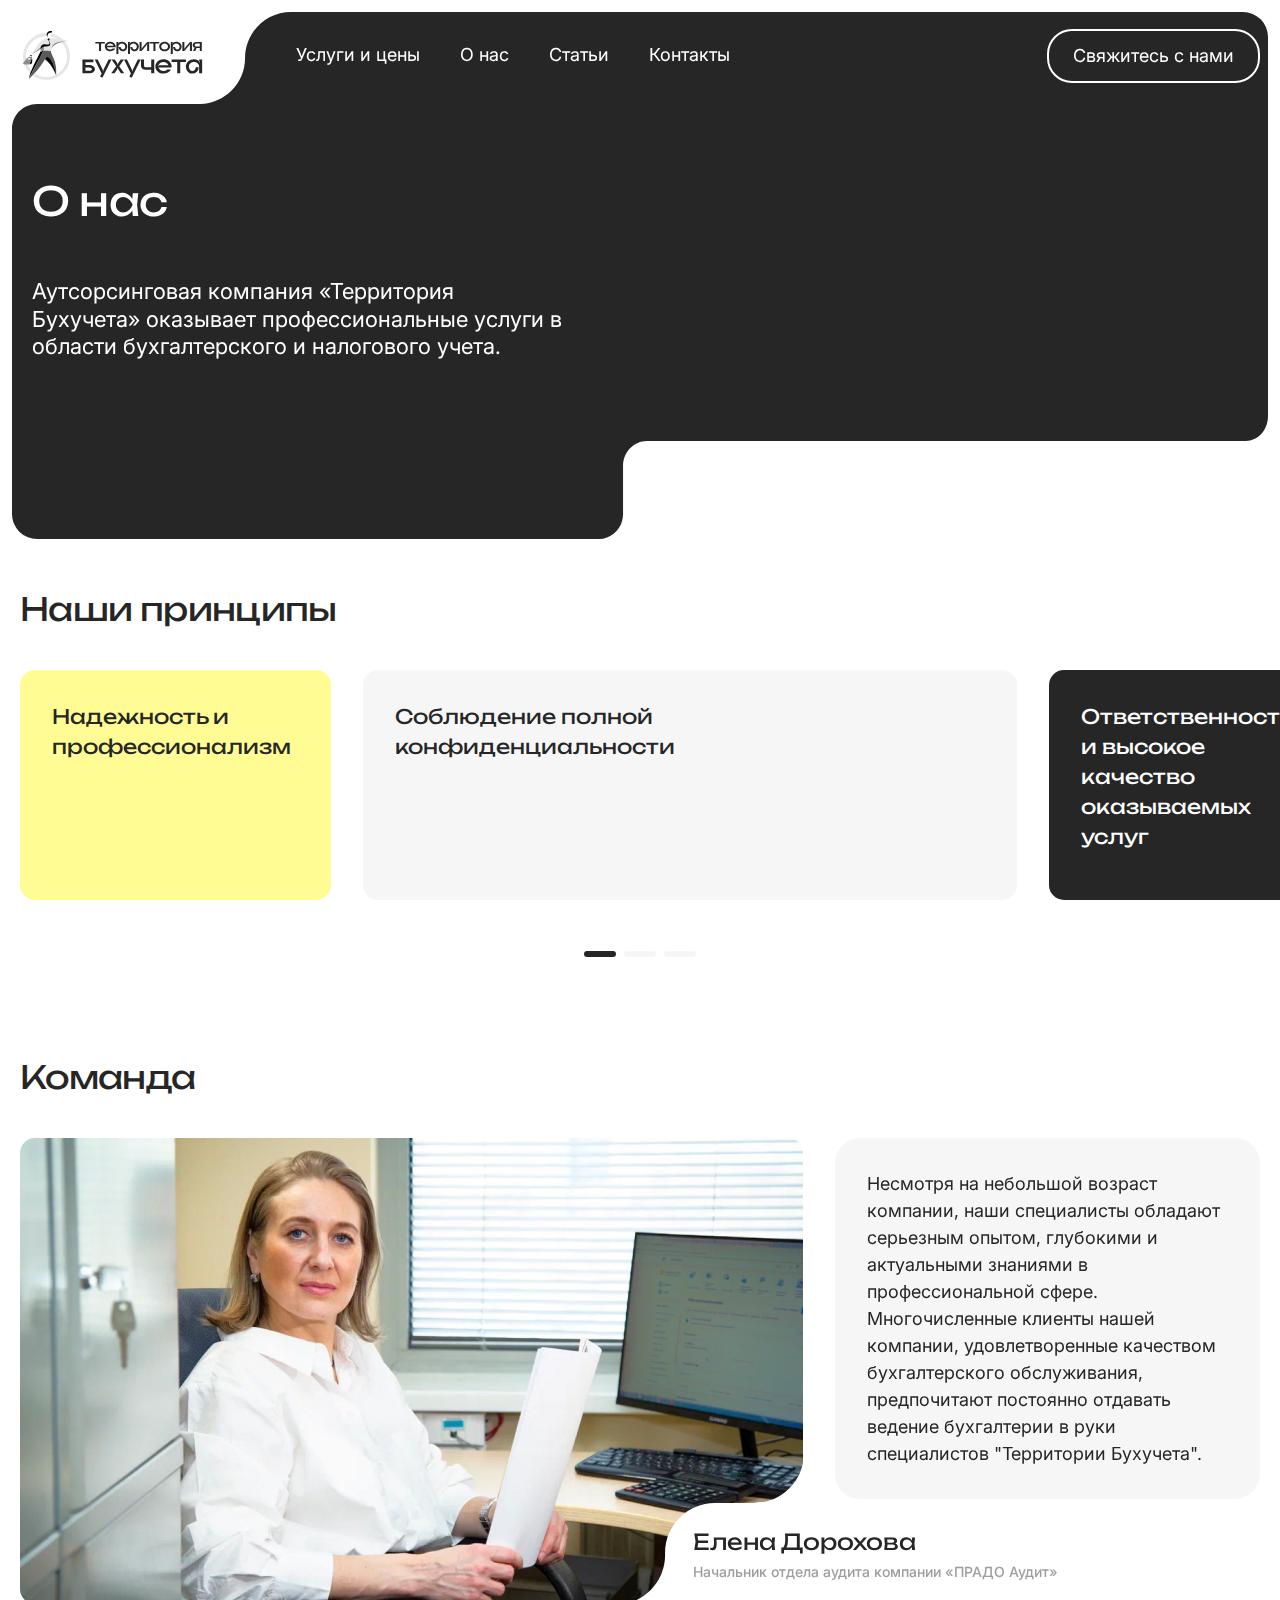
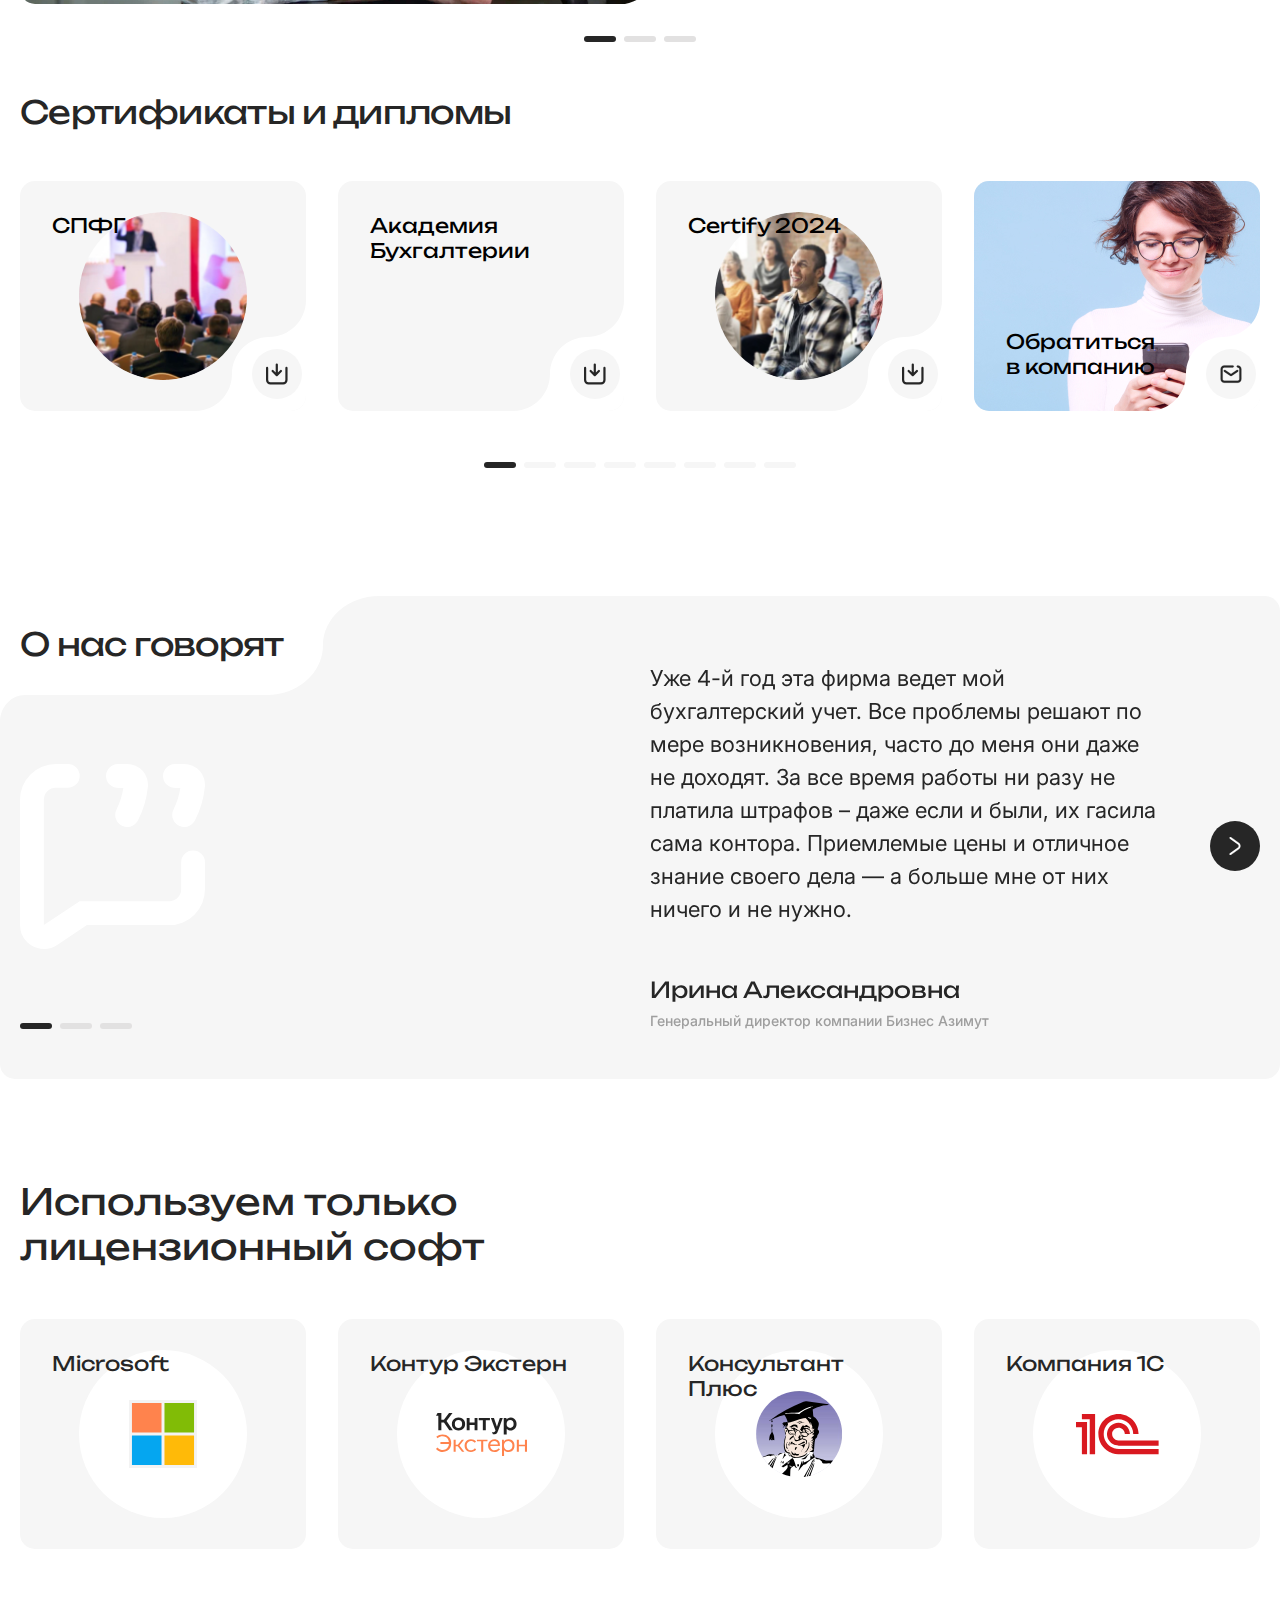
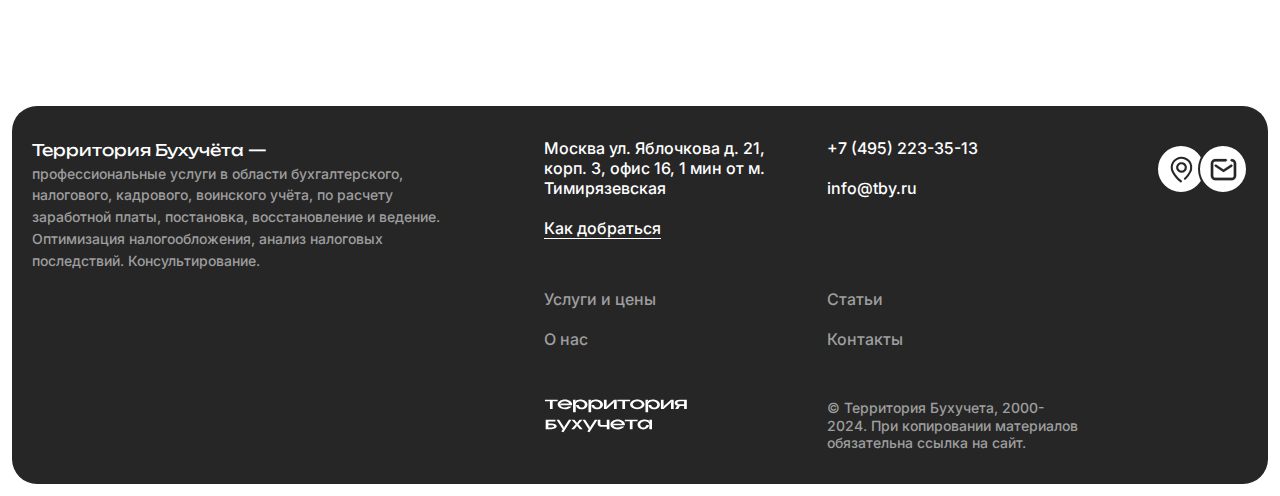
==== commit b03c2094: "upd: Update" ====
--- a/about.html
+++ b/about.html
@@ -53,7 +53,7 @@
 							</li>
 						</ul>
 					</nav>
-					<a href="#" class="header__btn btn btn--md btn--dark-border">Свяжитесь с нами</a>
+					<a href="#" class="header__btn btn btn--md btn--white-border">Свяжитесь с нами</a>
 					<div class="c-icons c-icons--white header__icons">
 						<ul class="c-icons__list">
 							<li class="c-icons__item">
@@ -461,7 +461,7 @@
 			<div class="container">
 				<div class="footer__wrapper">
 					<div class="footer__left">
-						<h3 class="footer__title">Территория Бухучëта —профессиональные услуги в области бухгалтерского, налогового, кадрового, воинского учëта, по расчету заработной платы, постановка, восстановление и ведение. Оптимизация налогообложения, анализ налоговых последствий. Консультирование.</h3>
+						<h3 class="footer__title">Территория Бухучëта — <span>профессиональные услуги в области бухгалтерского, налогового, кадрового, воинского учëта, по расчету заработной платы, постановка, восстановление и ведение. Оптимизация налогообложения, анализ налоговых последствий. Консультирование.</span></h3>
 					</div>
 					<div class="footer__right">
 						<div class="footer__inner">
--- a/css/app.min.css
+++ b/css/app.min.css
@@ -1 +1 @@
-body{position:relative;overflow-x:hidden;font-family:"Inter",sans-serif;font-size:16px;line-height:1.25;color:#262626}ul,ol,li{display:block;padding:0;margin:0;list-style:none}h1,h2,h3,h4,h5,h6{margin:0;font-family:"Unbounded",sans-serif;font-weight:normal;line-height:1.25}p{margin:0}a{display:inline-block;color:#000;text-decoration:none;-webkit-transition:all .25s ease-in-out;transition:all .25s ease-in-out}a:hover{text-decoration:none;color:#000}a:active{color:#000}input[type=number]{-moz-appearance:textfield}input[type=number]::-webkit-outer-spin-button,input[type=number]::-webkit-inner-spin-button{display:none;-webkit-appearance:none;appearance:none;margin:0}picture{display:block}img{max-width:100%}svg{-webkit-transition:all .25s ease-in-out;transition:all .25s ease-in-out}.container{margin:0 auto;padding:0 20px;max-width:1380px;width:100%}@media screen and (max-width: 767px){.container{padding:0 12px}}.btn{display:-webkit-box;display:-ms-flexbox;display:flex;-webkit-box-align:center;-ms-flex-align:center;align-items:center;-webkit-box-pack:center;-ms-flex-pack:center;justify-content:center;padding:15px 24px;width:-webkit-fit-content;width:-moz-fit-content;width:fit-content;font-size:16px;font-weight:500;line-height:1;text-align:center;color:#fff;background:#ff834d;border:2px solid #ff834d;border-radius:25px;-webkit-transition:all .25s ease-in-out;transition:all .25s ease-in-out}.btn>svg{min-width:16px;width:16px;height:16px}.btn>*+*{margin-left:12px}.btn:focus{outline:none}.btn:hover{color:#fff}.btn--md{padding:16px 24px;font-size:18px;font-weight:normal}.btn--circle{padding:15px}.btn--dark{color:#fff;background:#262626;border-color:#262626}.btn--dark-border{color:#262626;background:rgba(0,0,0,0);border-color:#262626}.btn--dark-border:hover{color:#262626}@media screen and (hover: hover){.btn--dark-border:hover{color:#fff;border-color:#fff}}@media screen and (max-width: 767px){.btn{padding:7.5px 16px;font-size:14px;font-weight:normal}.btn>svg{min-width:14px;width:14px;height:14px}.btn--circle{padding:7.5px}}.input-field__inner{position:relative;z-index:1}.input-field__input{-webkit-appearance:none;-moz-appearance:none;appearance:none;display:block;padding:0 0 8px 0;width:100%;font-size:22px;font-weight:normal;line-height:1.5;color:#262626;background:rgba(0,0,0,0);border:none;border-bottom:2px solid #262626;border-radius:0;-webkit-transition:all .25s ease-in-out;transition:all .25s ease-in-out}.input-field__input::-webkit-input-placeholder{opacity:1;color:#262626}.input-field__input::-moz-placeholder{opacity:1;color:#262626}.input-field__input:-ms-input-placeholder{opacity:1;color:#262626}.input-field__input::-ms-input-placeholder{opacity:1;color:#262626}.input-field__input::placeholder{opacity:1;color:#262626}.input-field__input:focus{outline:none}@media screen and (max-width: 767px){.input-field__input{padding:0 0 4px 0;font-size:16px}}.file__input{display:none}.file__label{display:-webkit-box;display:-ms-flexbox;display:flex;-webkit-box-align:center;-ms-flex-align:center;align-items:center;padding:10px 20px;width:-webkit-fit-content;width:-moz-fit-content;width:fit-content;font-size:20px;font-weight:normal;background:rgba(0,0,0,0);border:2px solid #262626;border-radius:25px;cursor:pointer;-webkit-transition:all .25s ease-in-out;transition:all .25s ease-in-out}.file__label>svg{min-width:16px;width:16px;height:32px;color:#262626}.file__label>*+*{margin-left:16px}.file__label:focus{outline:none}.file__label--lg{padding:14px 20px}@media screen and (hover: hover){.file__label:hover{color:#fff;background:#262626}.file__label:hover>svg{color:#fff}}@media screen and (max-width: 767px){.file__label{padding:6.75px 16px;font-size:14px;border:1px solid #262626}.file__label>svg{min-width:8px;width:8px;height:17px}.file__label>*+*{margin-left:12px}}.default-select .ss-main{width:100%}.default-select .ss-main .ss-single-selected{padding:8px 16px;width:100%;height:100%;font-size:14px;font-weight:normal;line-height:1.25;color:#262626;background:#fff;border:none;border-radius:25px;-webkit-transition:all .25s ease-in-out;transition:all .25s ease-in-out}.default-select .ss-main .ss-single-selected .placeholder .ss-disabled{color:#262626}.default-select .ss-main .ss-single-selected .placeholder{display:block;overflow:hidden;max-width:100%;line-height:1.25;white-space:nowrap;text-overflow:ellipsis}.default-select .ss-main .ss-single-selected .ss-arrow{margin:0 0 0 20px}.default-select .ss-main .ss-single-selected .ss-arrow span{padding:0;margin:0;min-width:14px;width:14px;height:14px;background-image:url(../img/sprite.svg#icon-caret-select);background-repeat:no-repeat;background-size:contain;background-position:center center;border:0;-webkit-transform:none;-ms-transform:none;transform:none;-webkit-transition:all .25s ease-in-out;transition:all .25s ease-in-out}.default-select .ss-main .ss-single-selected .ss-arrow span.arrow-up{-webkit-transform:translateY(0) rotate(180deg);-ms-transform:translateY(0) rotate(180deg);transform:translateY(0) rotate(180deg);margin:0}.default-select .ss-main .ss-single-selected .ss-arrow span.arrow-down{-webkit-transform:rotate(0);-ms-transform:rotate(0);transform:rotate(0)}.default-select .ss-main .ss-single-selected.ss-open-below,.default-select .ss-main .ss-single-selected.ss-open-above{border-radius:25px}.default-select .ss-main .ss-single-selected.ss-open-below+*{margin-top:6px}.default-select .ss-main .ss-single-selected.ss-open-above+*{-webkit-transform:scale(1) translateY(-6px);-ms-transform:scale(1) translateY(-6px);transform:scale(1) translateY(-6px);border-radius:25px}.default-select .ss-content .ss-search{display:none}.default-select .ss-content{z-index:99 !important;overflow:hidden;margin:0;padding:4px 0;max-width:calc(100vw - 48px);width:-webkit-max-content;width:-moz-max-content;width:max-content;color:#262626;background:#fff;border:none;border-radius:15px}.default-select .ss-content .ss-list{padding:0;max-height:none}.default-select .ss-content .ss-list .ss-option{padding:8px 16px;font-size:14px;font-weight:normal;line-height:1.25;color:#262626;cursor:pointer;-webkit-transition:all .25s ease-in-out;transition:all .25s ease-in-out}.default-select .ss-content .ss-list .ss-option.ss-disabled:not(.ss-option-selected){display:none}.default-select .ss-option:first-child.ss-disabled.ss-option-selected{display:none}.default-select .ss-content .ss-list .ss-option.ss-disabled{display:none}.default-select .ss-content .ss-list .ss-option:hover,.default-select .ss-content .ss-list .ss-option.ss-highlighted{color:#ff834d;background:rgba(0,0,0,0)}.default-select .ss-arrow .arrow-down{width:auto;height:auto;background:none}.c-icons--white .c-icons__link{background:#262626;border-color:#fff}.c-icons--white .c-icons__icon{color:#fff}.c-icons--light .c-icons__link{background:#f6f6f6}.c-icons--accent .c-icons__link{background:#ff834d;border-color:#fff}.c-icons--accent .c-icons__link>svg{color:#fff}.c-icons--blue .c-icons__link{background:#bdd3f5}.c-icons--yellow .c-icons__link{background:#fefc93}.c-icons__list{display:-webkit-box;display:-ms-flexbox;display:flex}.c-icons__item+.c-icons__item{margin-left:-8px}.c-icons__link{display:-webkit-box;display:-ms-flexbox;display:flex;-webkit-box-align:center;-ms-flex-align:center;align-items:center;-webkit-box-pack:center;-ms-flex-pack:center;justify-content:center;min-width:50px;width:50px;height:50px;background:#fff;border:2px solid #262626;border-radius:50%}.c-icons__icon{min-width:27px;width:27px;height:27px;color:#262626}.c-text-icons{display:-webkit-inline-box;display:-ms-inline-flexbox;display:inline-flex;vertical-align:middle}.c-text-icons--sm .c-text-icons__icon{min-width:40px;width:40px;height:40px}@media screen and (max-width: 767px){.c-text-icons--sm .c-text-icons__icon{min-width:25px;width:25px;height:25px}}.c-text-icons--sm .c-text-icons__icon+.c-text-icons__icon{margin-left:-10px}@media screen and (max-width: 767px){.c-text-icons--sm .c-text-icons__icon+.c-text-icons__icon{margin-left:-4px}}.c-text-icons__icon+.c-text-icons__icon{margin-left:-15px}@media screen and (max-width: 767px){.c-text-icons__icon+.c-text-icons__icon{margin-left:-4px}}.c-text-icons__icon{display:block;overflow:hidden;min-width:60px;width:60px;height:60px}.c-text-icons__icon img{display:block;width:100%;height:100%;-o-object-fit:cover;object-fit:cover}@media screen and (max-width: 767px){.c-text-icons__icon{min-width:30px;width:30px;height:30px}}.header{position:absolute;top:29px;right:0;left:0;z-index:200;display:block}.header--white .header__logotype .dark{display:none}.header--white .header__logotype .white{display:block}.header--white .header__btn{color:#fff;border-color:#fff}.header--white .header__btn:hover{color:#fff}.header--white .nav__link{color:#fff}.header--white .nav__link:hover{color:#fff}@media screen and (hover: hover){.header--white .nav__link:hover{color:#ff834d}}@media screen and (max-width: 1023px){.header{top:24px}}.header__wrapper{position:relative;z-index:1;display:-webkit-box;display:-ms-flexbox;display:flex;-webkit-box-align:center;-ms-flex-align:center;align-items:center;-webkit-box-pack:justify;-ms-flex-pack:justify;justify-content:space-between}@media screen and (max-width: 1023px){.header__wrapper{padding:0 12px}}.header__logotype{display:block;margin-right:30px;overflow:hidden;min-width:183px;width:183px;height:50px}.header__logotype picture{display:block;width:100%;height:100%}.header__logotype img{display:block;width:100%;height:100%;-o-object-fit:contain;object-fit:contain;-o-object-position:left center;object-position:left center}@media screen and (min-width: 1024px)and (max-width: 1199px){.header__logotype{min-width:163px;width:163px;height:54px}}@media screen and (max-width: 1023px){.header__logotype{min-width:143px;width:143px;height:34px}.header__logotype .white{display:none}}.header__nav{margin-right:auto;padding-left:63px}@media screen and (min-width: 1024px)and (max-width: 1199px){.header__nav{padding-left:33px}}@media screen and (max-width: 1023px){.header__nav{display:none}}.header__btn{margin-left:12px}@media screen and (max-width: 1023px){.header__btn{display:none}}@media screen and (min-width: 1024px){.header__icons{display:none}}.nav__list{display:-webkit-box;display:-ms-flexbox;display:flex;-webkit-box-align:center;-ms-flex-align:center;align-items:center;width:-webkit-fit-content;width:-moz-fit-content;width:fit-content}@media screen and (max-width: 1023px){.nav__list{-webkit-box-orient:vertical;-webkit-box-direction:normal;-ms-flex-direction:column;flex-direction:column;-webkit-box-align:start;-ms-flex-align:start;align-items:flex-start}}.nav__item+.nav__item{margin-left:40px}@media screen and (max-width: 1023px){.nav__item+.nav__item{margin-top:40px;margin-left:0}}.nav__link{display:block;width:-webkit-fit-content;width:-moz-fit-content;width:fit-content;font-size:18px;font-weight:normal}@media screen and (hover: hover){.nav__link:hover{color:#fff}}@media screen and (max-width: 1023px){.nav__link{font-family:"Unbounded",sans-serif;font-size:20px;letter-spacing:-0.02em;color:#fff}.nav__link:hover{color:#fff}}.footer{position:relative;z-index:1;margin:50px 12px 12px;padding:32px 0;color:#fff}.footer::before{content:"";position:absolute;top:0;right:0;bottom:0;left:0;z-index:-1;display:block;width:100%;height:100%;background:#262626;border-radius:25px}.footer--indent-lg{margin-top:100px}@media screen and (max-width: 1023px){.footer::before{border-radius:15px}}@media screen and (min-width: 768px)and (max-width: 1023px){.footer{padding:20px 0}}@media screen and (max-width: 767px){.footer{margin-top:12px;padding:12px 0}.footer--indent-lg{margin-top:24px}}.footer__wrapper{display:-webkit-box;display:-ms-flexbox;display:flex;-webkit-box-pack:justify;-ms-flex-pack:justify;justify-content:space-between}.footer__left{max-width:424px;width:100%}@media screen and (min-width: 1024px)and (max-width: 1199px){.footer__left{max-width:364px}}@media screen and (max-width: 1023px){.footer__left{display:none}}.footer__right{display:-webkit-box;display:-ms-flexbox;display:flex;-webkit-box-orient:vertical;-webkit-box-direction:normal;-ms-flex-direction:column;flex-direction:column;-webkit-box-pack:justify;-ms-flex-pack:justify;justify-content:space-between;padding-left:88px;max-width:calc(100% - 424px);width:100%}@media screen and (min-width: 1024px)and (max-width: 1199px){.footer__right{padding-left:40px;max-width:calc(100% - 364px)}}@media screen and (max-width: 1023px){.footer__right{padding:0;max-width:none}}.footer__title{font-family:"Unbounded",sans-serif;font-size:16px;font-weight:normal;line-height:1.55}.footer__inner{display:-webkit-box;display:-ms-flexbox;display:flex}@media screen and (max-width: 1023px){.footer__inner:not(.footer__inner--nowrap){-webkit-box-orient:vertical;-webkit-box-direction:normal;-ms-flex-direction:column;flex-direction:column}.footer__inner:not(.footer__inner--nowrap) .footer__block{width:100%}.footer__inner:not(.footer__inner--nowrap) .footer__block:nth-child(n+2){margin-top:24px}.footer__inner--nowrap .footer__block{width:calc(50% - 10px)}.footer__inner--nowrap .footer__block:nth-child(2n){margin-left:20px}.footer__inner--nowrap .footer__block:nth-child(n+3){margin-top:12px}}.footer__inner+.footer__inner{margin-top:50px}@media screen and (max-width: 1023px){.footer__inner+.footer__inner{margin-top:24px}.footer__inner+.footer__inner:last-child{margin-top:34px}}@media screen and (min-width: 1400px){.footer__block:first-child{max-width:352px;width:100%}.footer__block:nth-child(2){margin-left:51px;max-width:266px;width:100%}.footer__block:nth-child(2)+.footer__block:last-child{margin-left:auto}}@media screen and (min-width: 1200px)and (max-width: 1399px){.footer__block:first-child{max-width:252px;width:100%}.footer__block:nth-child(2){margin-left:31px;max-width:252px;width:100%}.footer__block:nth-child(2)+.footer__block:last-child{margin-left:auto}}@media screen and (min-width: 1024px)and (max-width: 1199px){.footer__block:first-child{max-width:212px;width:100%}.footer__block:nth-child(2){margin-left:21px;max-width:212px;width:100%}.footer__block:nth-child(2)+.footer__block:last-child{margin-left:auto}}@media screen and (max-width: 1023px){.footer__block:nth-child(2)+.footer__block:last-child{display:none}}.footer__logotype{display:block;overflow:hidden;min-width:143px;width:143px;height:34px}.footer__logotype img{display:block;width:100%;height:100%;-o-object-fit:contain;object-fit:contain}.footer__address{display:block;margin:0;width:-webkit-fit-content;width:-moz-fit-content;width:fit-content;font-size:16px;font-weight:500;color:#fff}@media screen and (max-width: 767px){.footer__address{font-size:12px}}.footer__address+.footer__link,.footer__link+.footer__link{margin-top:20px}@media screen and (max-width: 1023px){.footer__address+.footer__link,.footer__link+.footer__link{margin-top:12px}}.footer__link{display:block;width:-webkit-fit-content;width:-moz-fit-content;width:fit-content;font-size:16px;font-weight:500;color:#fff}.footer__link:hover{color:#fff}.footer__link--underline{border-bottom:1px solid #fff}@media screen and (hover: hover){.footer__link:hover{color:#ff834d;border-color:#ff834d}}@media screen and (max-width: 767px){.footer__link{font-size:12px}}.footer__icons{margin-top:6px}.footer__list-item+.footer__list-item{margin-top:20px}@media screen and (max-width: 767px){.footer__list-item+.footer__list-item{margin-top:12px}}.footer__list-link{display:block;width:-webkit-fit-content;width:-moz-fit-content;width:fit-content;font-size:16px;font-weight:500;color:#9e9e9e}.footer__list-link:hover{color:#9e9e9e}@media screen and (hover: hover){.footer__list-link:hover{color:#ff834d}}@media screen and (max-width: 767px){.footer__list-link{font-size:12px}}.footer__copyright{display:block;width:-webkit-fit-content;width:-moz-fit-content;width:fit-content;font-size:14px;font-weight:500;color:#9e9e9e}@media screen and (max-width: 767px){.footer__copyright{max-width:266px;font-size:12px}}.menu{position:fixed;top:12px;right:12px;left:12px;z-index:1000;-webkit-transform:translate(104%, 0);-ms-transform:translate(104%, 0);transform:translate(104%, 0);display:block;overflow-x:hidden;overflow-y:auto;max-height:calc(100dvh - 24px);max-width:calc(100% - 24px);width:100%;background:#262626;border-radius:15px;opacity:0;visibility:hidden;pointer-events:none;-webkit-transition:all .25s ease-in-out;transition:all .25s ease-in-out}.menu.is--active{-webkit-transform:translate(0, 0);-ms-transform:translate(0, 0);transform:translate(0, 0);opacity:1;visibility:visible;pointer-events:auto}.menu__wrap{padding:16px 12px 40px;min-height:calc(100dvh - 24px)}.menu__top{display:-webkit-box;display:-ms-flexbox;display:flex;-webkit-box-align:center;-ms-flex-align:center;align-items:center;-webkit-box-pack:justify;-ms-flex-pack:justify;justify-content:space-between;margin-bottom:30px}.menu__logotype{display:block;overflow:hidden;min-width:143px;width:143px;height:34px}.menu__logotype img{display:block;width:100%;height:100%;-o-object-fit:contain;object-fit:contain;-o-object-position:left center;object-position:left center}.menu__close{display:-webkit-box;display:-ms-flexbox;display:flex;-webkit-box-align:center;-ms-flex-align:center;align-items:center;-webkit-box-pack:center;-ms-flex-pack:center;justify-content:center;padding:0;min-width:50px;width:50px;height:50px;font-size:0;background:rgba(0,0,0,0);border:2px solid #fff;border-radius:50%;-webkit-transition:all .25s ease-in-out;transition:all .25s ease-in-out}.menu__close>svg{min-width:17px;width:17px;height:17px;color:#fff}.menu__close:focus{outline:none}.menu__bottom{margin-top:30px;padding-top:30px;border-top:1px solid #424242}.scroll-disabled{overflow:hidden}.wrapper{display:-webkit-box;display:-ms-flexbox;display:flex;-webkit-box-orient:vertical;-webkit-box-direction:normal;-ms-flex-direction:column;flex-direction:column;overflow:hidden;min-height:100vh}.wrapper__content{-webkit-box-flex:1;-ms-flex:1 1 100%;flex:1 1 100%}.section-inner{margin-top:25px;padding-top:25px}@media screen and (max-width: 767px){.section-inner{margin-top:12px;padding-top:12px}}@media screen and (min-width: 768px){.section-inner__content>*:not(.wide){padding:0 32px;max-width:947px}}@media screen and (max-width: 767px){.section-inner__content{padding:0 12px}}.section-info{margin-top:50px;padding-top:50px}@media screen and (max-width: 767px){.section-info{margin-top:12px;padding-top:12px}}.section-info__content{margin:0 auto;max-width:883px;width:100%;text-align:center}.content{font-size:22px;font-weight:normal;line-height:1.6}@media screen and (max-width: 767px){.content{font-size:16px}}.content>*:not(:last-child){margin-bottom:50px}@media screen and (max-width: 767px){.content>*:not(:last-child){margin-bottom:24px}}.content h1:not([class]),.content h2:not([class]),.content h3:not([class]),.content h4:not([class]),.content h5:not([class]),.content h6:not([class]){font-family:"Unbounded",sans-serif;font-weight:normal}.content h1:not([class]){font-size:40px;line-height:1.375}@media screen and (max-width: 767px){.content h1:not([class]){font-size:20px;letter-spacing:-0.02em}}.content h2:not([class]){font-size:32px;line-height:1.5625;letter-spacing:-0.02em}@media screen and (max-width: 767px){.content h2:not([class]){font-size:19px;line-height:1.3157894737}}.content h3:not([class]){font-size:28px;line-height:1.7857142857;letter-spacing:-0.02em}@media screen and (max-width: 767px){.content h3:not([class]){font-size:19px;line-height:1.3157894737}}.content h4:not([class]){font-size:22px;line-height:1.8181818182}@media screen and (max-width: 767px){.content h4:not([class]){font-size:16px;line-height:1.5}}.content h5:not([class]){font-size:20px;line-height:1.5}@media screen and (max-width: 767px){.content h5:not([class]){font-size:16px}}.content h6:not([class]){font-size:18px;line-height:1.5}@media screen and (max-width: 767px){.content h6:not([class]){font-size:15px}}.content ul:not([class]) li{position:relative;z-index:1;display:block;margin:0;padding-left:56px;font-size:22px;font-weight:normal;line-height:1.6}.content ul:not([class]) li::before{content:"";position:absolute;top:18px;left:0;z-index:1;display:block;width:40px;height:2px;background:#bdd3f5}@media screen and (max-width: 767px){.content ul:not([class]) li{padding-left:40px;font-size:16px}.content ul:not([class]) li::before{top:11px;width:28px}}.content ul:not([class]) li+li{margin-top:46px}@media screen and (max-width: 767px){.content ul:not([class]) li+li{margin-top:24px}}.content ol:not([class]){counter-reset:num-list}.content ol:not([class]) li{position:relative;z-index:1;display:block;margin:0;padding-left:56px;font-size:22px;font-weight:normal;line-height:1.6}.content ol:not([class]) li::before{content:"";counter-increment:num-list;content:counter(num-list);position:absolute;top:0;left:0;z-index:1;display:-webkit-box;display:-ms-flexbox;display:flex;-webkit-box-align:center;-ms-flex-align:center;align-items:center;-webkit-box-pack:center;-ms-flex-pack:center;justify-content:center;width:32px;height:32px;font-size:16px;font-weight:normal;line-height:1.6;text-align:center;border:3px solid #bdd3f5;border-radius:50%}@media screen and (max-width: 767px){.content ol:not([class]) li{padding-left:40px;font-size:16px}.content ol:not([class]) li::before{width:25px;height:25px;font-size:14px;border:2px solid #bdd3f5}}.content ol:not([class]) li+li{margin-top:46px}@media screen and (max-width: 767px){.content ol:not([class]) li+li{margin-top:24px}}.content b,.content strong{font-weight:600}.content picture{display:block;overflow:hidden;width:100%;border-radius:25px}.content-slider__slider-wrapper{overflow-x:clip;margin:0 calc(50% - 50vw)}.content-slider__slider-wrapper .swiper{overflow:visible;margin:0 auto;padding:0 20px;max-width:1380px;width:100%}@media screen and (max-width: 767px){.content-slider__slider-wrapper .swiper{padding:0 24px}}.content-slider__slider-wrapper .swiper-slide{width:-webkit-fit-content;width:-moz-fit-content;width:fit-content;height:auto}.content-slider__slide{display:block;overflow:hidden;min-width:654px;width:654px;height:466px;border-radius:25px}.content-slider__slide img{display:block;width:100%;height:100%;-o-object-fit:cover;object-fit:cover}@media screen and (max-width: 767px){.content-slider__slide{min-width:293px;width:293px;height:200px;border-radius:15px}}.content-author__wrapper{position:relative;z-index:1;display:-webkit-box;display:-ms-flexbox;display:flex;-webkit-box-align:end;-ms-flex-align:end;align-items:flex-end}.content-author__img{position:relative;z-index:1;display:block;overflow:hidden;max-width:884px;min-width:884px;width:100%;height:414px;border-radius:15px}.content-author__img img{display:block;width:100%;height:100%;-o-object-fit:cover;object-fit:cover}@media screen and (min-width: 1024px)and (max-width: 1199px){.content-author__img{max-width:700px;min-width:700px;height:328px}}@media screen and (min-width: 1024px){.content-author__img::after{content:"";position:absolute;right:-1px;bottom:-1px;z-index:1;display:block;width:139px;height:139px;background:#fff;-webkit-clip-path:url(#information-card);clip-path:url(#information-card)}}@media screen and (max-width: 1023px){.content-author__img{max-width:none;min-width:auto;height:300px}.content-author__img::before{content:"";position:absolute;bottom:-1px;z-index:1;display:block;width:96px;height:92px;background:#fff;-webkit-clip-path:url(#content-author-before);clip-path:url(#content-author-before)}.content-author__img::after{content:"";position:absolute;right:-1px;bottom:-1px;z-index:1;display:block;width:159px;height:142px;background:#fff;-webkit-clip-path:url(#content-author-after);clip-path:url(#content-author-after)}}@media screen and (min-width: 768px)and (max-width: 1023px){.content-author__img::before{left:334px}}@media screen and (max-width: 767px){.content-author__img::before{left:60px}}@media screen and (max-width: 359px){.content-author__img::after{width:109px}}.content-author__body{position:relative;z-index:10;margin-left:-67px;max-width:calc(100% - 817px);width:100%}@media screen and (min-width: 1024px)and (max-width: 1199px){.content-author__body{max-width:calc(100% - 700px)}}@media screen and (max-width: 1023px){.content-author__body{position:absolute;right:0;bottom:0;margin-left:0;padding-bottom:12px}.content-author__body::before{content:"";position:absolute;right:0;bottom:-1px;z-index:-1;display:block;height:92px;background:#fff}}@media screen and (min-width: 768px)and (max-width: 1023px){.content-author__body{max-width:calc(100% - 429px)}.content-author__body::before{width:100%}}@media screen and (max-width: 767px){.content-author__body{max-width:calc(100% - 129px)}.content-author__body::before{width:calc(100% - 26px)}}.content-author__title{display:block;overflow:hidden;max-width:100%;width:-webkit-fit-content;width:-moz-fit-content;width:fit-content;font-family:"Unbounded",sans-serif;font-size:22px;font-weight:normal;white-space:nowrap;text-overflow:ellipsis}@media screen and (max-width: 767px){.content-author__title{font-size:16px}}.content-author__help{display:-webkit-box;-webkit-line-clamp:2;-webkit-box-orient:vertical;overflow:hidden;margin-top:8px;max-width:294px;width:-webkit-fit-content;width:-moz-fit-content;width:fit-content;font-size:14px;font-weight:500;line-height:1.2142857143;text-overflow:ellipsis;color:#9e9e9e}@media screen and (max-width: 767px){.content-author__help{font-size:12px;line-height:1.25}}.main{position:relative;z-index:1;margin:12px 12px 0}.main--light .main__wrap{color:#262626;background:#f6f6f6}.main--accent .main__wrap{color:#fff;background:#ff834d}.main--blue .main__wrap{color:#262626;background:#bdd3f5}.main--yellow .main__wrap{color:#262626;background:#fefc93}@media screen and (min-width: 768px)and (max-width: 1023px){.main{margin:12px 20px 0}}.main__wrap{position:relative;z-index:5;color:#fff;background:#262626;border-radius:25px}@media screen and (min-width: 1024px){.main__wrap--contacts{border-radius:25px 25px 0 25px}.main__wrap--contacts::after{content:"";position:absolute;right:0;bottom:0;z-index:1;-webkit-transform:translate(0, 100%);-ms-transform:translate(0, 100%);transform:translate(0, 100%);display:block;width:441px;height:86px;background:#ff834d;-webkit-clip-path:url(#contacts-after);clip-path:url(#contacts-after)}}@media screen and (max-width: 1023px){.main__wrap{border-radius:15px}}@media screen and (min-width: 1380px){.main__before{width:calc((100vw - 1340px)/2 + 259px - 90px)}}@media screen and (min-width: 1200px)and (max-width: 1379px){.main__before{width:189px}}@media screen and (min-width: 1024px)and (max-width: 1199px){.main__before{width:163px}}@media screen and (min-width: 1024px){.main__before{position:absolute;top:0;left:0;z-index:-1;height:92px;background:#fff}.main__before::before{content:"";position:absolute;top:0;left:0;z-index:1;display:block;width:162px;height:117px;background:#fff;-webkit-clip-path:url(#main-before-left);clip-path:url(#main-before-left)}.main__before::after{content:"";position:absolute;top:0;right:1px;z-index:1;-webkit-transform:translate(100%, 0);-ms-transform:translate(100%, 0);transform:translate(100%, 0);display:block;width:91px;height:92px;background:#fff;-webkit-clip-path:url(#main-before-right);clip-path:url(#main-before-right)}}@media screen and (max-width: 1023px){.main__before{display:none}}@media screen and (min-width: 1200px){.main__after{width:calc((100vw - 1340px)/2 + 670px + 30px - 50px)}}@media screen and (min-width: 1024px)and (max-width: 1199px){.main__after{width:calc((100vw - 1340px)/2 + 670px + 23px - 50px)}}@media screen and (min-width: 1024px){.main__after{position:absolute;right:0;bottom:0;z-index:-1;height:123px}.main__after::before{content:"";position:absolute;left:1px;bottom:0;z-index:1;-webkit-transform:translate(-100%, 0);-ms-transform:translate(-100%, 0);transform:translate(-100%, 0);display:block;width:50px;height:98px;background:#fff;-webkit-clip-path:url(#main-after-left);clip-path:url(#main-after-left)}.main__after::after{content:"";position:absolute;right:0;bottom:0;z-index:1;display:block;width:100%;height:123px;background:#fff;-webkit-clip-path:url(#main-after-right);clip-path:url(#main-after-right)}}@media screen and (max-width: 1023px){.main__after{display:none}}.main__body{display:-webkit-box;display:-ms-flexbox;display:flex;-webkit-box-orient:vertical;-webkit-box-direction:normal;-ms-flex-direction:column;flex-direction:column;padding:162px 0 32px;max-width:759px;min-height:527px;width:100%}@media screen and (min-width: 768px)and (max-width: 1023px){.main__body{padding:127px 0 20px;min-height:400px}}@media screen and (max-width: 767px){.main__body{padding:117px 0 20px;min-height:260px}}.main__heading{font-family:"Unbounded",sans-serif;font-size:40px;font-weight:normal;letter-spacing:-0.02em}@media screen and (max-width: 767px){.main__heading{font-size:20px}}.main__description{margin-top:50px;max-width:530px;width:100%;font-size:22px;font-weight:normal}@media screen and (min-width: 1024px)and (max-width: 1199px){.main__description{max-width:450px}}@media screen and (max-width: 767px){.main__description{margin-top:24px;padding-bottom:40px;font-size:16px}}.main__bottom{display:-webkit-box;display:-ms-flexbox;display:flex;-webkit-box-align:center;-ms-flex-align:center;align-items:center;margin-top:auto;padding-top:50px;width:-webkit-fit-content;width:-moz-fit-content;width:fit-content}@media screen and (min-width: 1200px){.main__bottom--wide{margin-bottom:-57px;max-width:986px;min-width:986px;width:100%}}@media screen and (min-width: 1024px)and (max-width: 1199px){.main__bottom--wide{margin-bottom:-57px;max-width:886px;min-width:886px;width:100%}}.main__btn+.main__help{margin-left:16px}.main__help{display:block;width:-webkit-fit-content;width:-moz-fit-content;width:fit-content;font-size:16px;font-weight:500}@media screen and (max-width: 767px){.main__help{display:none}}.main__img{position:absolute;right:-130px;bottom:-36px;z-index:10;display:block;overflow:hidden;min-width:330px;width:330px;height:330px;border-radius:50%}.main__img img{display:block;width:100%;height:100%;-o-object-fit:cover;object-fit:cover}@media screen and (min-width: 1024px)and (max-width: 1199px){.main__img{min-width:230px;width:230px;height:230px}}@media screen and (max-width: 1023px){.main__img{display:none}}.main__additional{display:-webkit-box;display:-ms-flexbox;display:flex;max-width:1340px;width:100%}@media screen and (min-width: 1024px){.main__additional{position:absolute;bottom:0;left:50%;z-index:1;-webkit-transform:translate(-50%, 0);-ms-transform:translate(-50%, 0);transform:translate(-50%, 0);-webkit-box-pack:end;-ms-flex-pack:end;justify-content:flex-end}}@media screen and (max-width: 1023px){.main__additional{margin-top:12px}}@media screen and (min-width: 1200px){.main__services,.main__about,.main__achievement{width:calc(50% - 16px)}}@media screen and (min-width: 1024px)and (max-width: 1199px){.main__services,.main__about,.main__achievement{width:calc(50% - 10px)}}@media screen and (max-width: 1023px){.main__services,.main__about,.main__achievement{width:100%}}.main__contacts{margin-top:12px}.main-achievement__item{position:relative;z-index:1;display:block;overflow:hidden;padding:16px 24px 24px;background:#f6f6f6;border-radius:15px}@media screen and (max-width: 767px){.main-achievement__item{padding:12px 16px}}.main-achievement__top{display:-webkit-box;display:-ms-flexbox;display:flex;-webkit-box-align:center;-ms-flex-align:center;align-items:center}.main-achievement__icon{display:block;overflow:hidden;margin-right:16px;min-width:50px;width:50px;height:50px}.main-achievement__icon img{display:block;width:100%;height:100%;-o-object-fit:contain;object-fit:contain}@media screen and (max-width: 767px){.main-achievement__icon{margin-right:13px;min-width:30px;width:30px;height:30px}}.main-achievement__title{display:block;width:-webkit-fit-content;width:-moz-fit-content;width:fit-content;font-size:16px;font-weight:normal;letter-spacing:-0.02em}@media screen and (max-width: 767px){.main-achievement__title{font-size:14px}}.main-achievement__help{display:block;margin-top:32px;width:-webkit-fit-content;width:-moz-fit-content;width:fit-content;font-size:14px;font-weight:normal;color:#9e9e9e}@media screen and (max-width: 767px){.main-achievement__help{margin-top:24px;font-size:12px}}.contacts{position:relative;z-index:1}.contacts__wrap{display:-webkit-box;display:-ms-flexbox;display:flex;-webkit-box-orient:vertical;-webkit-box-direction:normal;-ms-flex-direction:column;flex-direction:column;-webkit-box-pack:end;-ms-flex-pack:end;justify-content:flex-end;padding:50px 0;min-height:571px}@media screen and (max-width: 1023px){.contacts__wrap{min-height:558px}}.contacts__map{position:absolute;top:0;right:0;bottom:0;left:0;z-index:1;display:block;width:100%;height:100%;background:#f6f6f6;border-radius:15px}@media screen and (min-width: 1024px){.contacts__map::after{content:"";position:absolute;top:0;right:0;z-index:1;display:block;width:453px;height:86px;background:#fff;-webkit-clip-path:url(#contacts-after);clip-path:url(#contacts-after)}}@media screen and (max-width: 1023px){.contacts__map{border-radius:0}}@media screen and (min-width: 768px)and (max-width: 1023px){.contacts__map{margin:0 -20px;width:calc(100% + 40px)}}@media screen and (max-width: 767px){.contacts__map{margin:0 -12px;width:calc(100% + 24px)}}.contacts__list{position:relative;z-index:10}.contacts__item+.contacts__item{margin-top:20px}@media screen and (max-width: 767px){.contacts__item+.contacts__item{margin-top:12px}}.contacts__link{display:-webkit-box;display:-ms-flexbox;display:flex;-webkit-box-align:center;-ms-flex-align:center;align-items:center;padding:12px 24px;width:-webkit-fit-content;width:-moz-fit-content;width:fit-content;font-size:18px;font-weight:500;text-align:left;color:#fff;background:#262626;border-radius:40px}.contacts__link>svg{min-width:28px;width:28px;height:28px;color:#fff}.contacts__link>*+*{margin-left:24px}.contacts__link:hover{color:#fff}@media screen and (max-width: 767px){.contacts__link{padding:8px 16px;font-size:14px;font-weight:normal}.contacts__link>svg{min-width:16px;width:16px;height:16px}.contacts__link>*+*{margin-left:12px}}.contacts-tabs__list{display:-webkit-box;display:-ms-flexbox;display:flex;-ms-flex-wrap:wrap;flex-wrap:wrap;margin-right:-16px;margin-bottom:-16px}@media screen and (max-width: 767px){.contacts-tabs__list{display:none}}.contacts-tabs__item{margin-right:16px;margin-bottom:16px}.contacts-tabs__item.is--active .contacts-tabs__tab{color:#262626;background:#fff}.contacts-tabs__item.is--active .contacts-tabs__tab:hover{color:#262626}.contacts-tabs__tab{display:block;padding:14px 16px;width:-webkit-fit-content;width:-moz-fit-content;width:fit-content;font-size:16px;font-weight:500;text-align:center;color:#fff;background:#ff834d;border:1px solid #fff;border-radius:50px}.contacts-tabs__tab:focus{outline:none}.contacts-tabs__tab:hover{color:#fff}@media screen and (min-width: 768px){.contacts-tabs__select{display:none}}.services{margin-top:16px;padding-top:16px}.services--indent-lg{margin-top:50px;padding-top:50px}@media screen and (max-width: 767px){.services{margin-top:6px;padding-top:6px}.services--indent-lg{margin-top:12px;padding-top:12px}}.services__wrapper{display:-webkit-box;display:-ms-flexbox;display:flex;-ms-flex-wrap:wrap;flex-wrap:wrap}@media screen and (min-width: 1200px){.services__item{width:calc(50% - 16px)}.services__item:nth-child(2n){margin-left:32px}.services__item:nth-child(n+3){margin-top:32px}}@media screen and (min-width: 1024px)and (max-width: 1199px){.services__item{width:calc(50% - 10px)}.services__item:nth-child(2n){margin-left:20px}.services__item:nth-child(n+3){margin-top:20px}}@media screen and (min-width: 768px)and (max-width: 1023px){.services__item{width:100%}.services__item:nth-child(n+2){margin-top:20px}}@media screen and (max-width: 767px){.services__item{width:100%}.services__item:nth-child(n+2){margin-top:12px}}.services-card--blue .services-card__wrap{background:#bdd3f5}.services-card--blue .services-card__icon{background:#bdd3f5}.services-card--dark .services-card__wrap{color:#fff;background:#262626}.services-card--dark .services-card__icon{background:#262626}.services-card--dark .services-card__icon>svg{color:#fff}.services-card__wrap{position:relative;z-index:1;display:-webkit-box;display:-ms-flexbox;display:flex;-webkit-box-orient:vertical;-webkit-box-direction:normal;-ms-flex-direction:column;flex-direction:column;-webkit-box-pack:justify;-ms-flex-pack:justify;justify-content:space-between;overflow:hidden;padding:32px;min-height:230px;background:#f6f6f6;border-radius:15px}.services-card__wrap::before{content:"";position:absolute;right:0;bottom:0;z-index:1;display:block;width:110px;height:110px;background:#fff;-webkit-clip-path:url(#services-card);clip-path:url(#services-card)}@media screen and (max-width: 767px){.services-card__wrap{padding:20px;min-height:200px}}.services-card__block+.services-card__block{margin-top:20px}.services-card__title{display:block;width:-webkit-fit-content;width:-moz-fit-content;width:fit-content;font-family:"Unbounded",sans-serif;font-size:22px;font-weight:normal}@media screen and (max-width: 767px){.services-card__title{font-size:16px}}.services-card__info{display:-webkit-box;display:-ms-flexbox;display:flex;-webkit-box-align:center;-ms-flex-align:center;align-items:center;max-width:459px;width:-webkit-fit-content;width:-moz-fit-content;width:fit-content;font-size:14px;font-weight:500;color:#9e9e9e}.services-card__info>svg{min-width:32px;width:32px;height:32px;color:#ff834d}.services-card__info>*+*{margin-left:16px}@media screen and (max-width: 767px){.services-card__info{max-width:195px;font-size:12px}.services-card__info>svg{display:none}.services-card__info>*+*{margin-left:0}}.services-card__icon{position:absolute;right:12px;bottom:12px;z-index:1;display:-webkit-box;display:-ms-flexbox;display:flex;-webkit-box-align:center;-ms-flex-align:center;align-items:center;-webkit-box-pack:center;-ms-flex-pack:center;justify-content:center;min-width:50px;width:50px;height:50px;background:#f6f6f6;border-radius:50%}.services-card__icon>svg{min-width:18px;width:18px;height:18px;color:#262626}.services-card__img{position:absolute;top:50%;left:50%;z-index:-1;-webkit-transform:translate(-50%, -50%);-ms-transform:translate(-50%, -50%);transform:translate(-50%, -50%);display:block;overflow:hidden;width:168px;height:168px;border-radius:50%}.services-card__img img{display:block;width:100%;height:100%;-o-object-fit:cover;object-fit:cover}@media screen and (max-width: 767px){.services-card__img{width:120px;height:120px}}.about-slider__slider-wrapper{display:block;width:100%;height:100%;background:#f6f6f6;border-radius:15px}.about-slider__slider-wrapper .swiper-slide{height:auto}.about-slider__slider-wrapper .swiper-pagination{position:absolute;left:32px;bottom:32px;z-index:10;display:-webkit-box;display:-ms-flexbox;display:flex;-webkit-box-align:center;-ms-flex-align:center;align-items:center;-webkit-box-pack:center;-ms-flex-pack:center;justify-content:center;width:-webkit-fit-content;width:-moz-fit-content;width:fit-content}@media screen and (max-width: 767px){.about-slider__slider-wrapper .swiper-pagination{left:20px;bottom:20px}}.about-slider__slider-wrapper .swiper-pagination-lock{opacity:0;pointer-events:none}.about-slider__slider-wrapper .swiper-pagination-bullet{display:block;min-width:32px;width:32px;height:6px;background:#e2e1e1;border-radius:4px;-webkit-transition:all .25s ease-in-out;transition:all .25s ease-in-out}.about-slider__slider-wrapper .swiper-pagination-bullet+.swiper-pagination-bullet{margin-left:8px}.about-slider__slider-wrapper .swiper-pagination-bullet-active{background:#262626}.about-slider__slide{padding:32px;min-height:230px;height:100%}@media screen and (max-width: 767px){.about-slider__slide{padding:20px;min-height:200px}}.about-slider__title{font-family:"Unbounded",sans-serif;font-size:22px;font-weight:normal;line-height:1.3636363636}@media screen and (max-width: 767px){.about-slider__title{font-size:16px;line-height:1.5}}.about-slider__img{position:absolute;top:50%;left:50%;z-index:-1;-webkit-transform:translate(-50%, -50%);-ms-transform:translate(-50%, -50%);transform:translate(-50%, -50%);display:block;overflow:hidden;width:168px;height:168px;border-radius:50%}.about-slider__img img{display:block;width:100%;height:100%;-o-object-fit:cover;object-fit:cover}@media screen and (max-width: 767px){.about-slider__img{width:120px;height:120px}}.advantages{margin-top:25px;padding-top:25px}@media screen and (max-width: 767px){.advantages{margin-top:12px;padding-top:12px}}.advantages__wrapper{display:-webkit-box;display:-ms-flexbox;display:flex;-webkit-box-align:start;-ms-flex-align:start;align-items:flex-start;-ms-flex-wrap:wrap;flex-wrap:wrap}@media screen and (max-width: 1023px){.advantages__wrapper{padding:24px 0;color:#fff;background:#262626;border-radius:15px}}.advantages__item{position:relative;z-index:1;overflow:hidden;padding:32px 63px;border-radius:15px;-webkit-transition:all .25s ease-in-out;transition:all .25s ease-in-out}.advantages__item::before{content:"";position:absolute;top:47px;left:0;z-index:1;display:block;width:40px;height:2px;background:#ececec;-webkit-transition:all .25s ease-in-out;transition:all .25s ease-in-out}@media screen and (hover: hover){.advantages__item:hover{color:#fff;background:#262626}.advantages__item:hover::before{background:#fff}}@media screen and (min-width: 1200px){.advantages__item{width:calc(33.333333333% - 21.3333333333px)}.advantages__item:nth-child(3n),.advantages__item:nth-child(3n-1){margin-left:32px}}@media screen and (min-width: 1024px)and (max-width: 1199px){.advantages__item{width:calc(50% - 16px)}.advantages__item:nth-child(2n){margin-left:32px}}@media screen and (min-width: 1024px){.advantages__item::after{content:"";position:absolute;top:0;right:0;z-index:1;display:block;width:65px;height:62px;background:#fff;-webkit-clip-path:url(#advantages-before);clip-path:url(#advantages-before)}}@media screen and (max-width: 1023px){.advantages__item{width:100%}}@media screen and (min-width: 768px)and (max-width: 1023px){.advantages__item{padding:20px 24px 20px 63px}.advantages__item::before{top:32px}}@media screen and (max-width: 767px){.advantages__item{padding:0 24px 0 40px;width:100%}.advantages__item::before{top:9px;width:28px;background:#fff}.advantages__item:nth-child(n+2){margin-top:24px}}.advantages__description{display:block;width:-webkit-fit-content;width:-moz-fit-content;width:fit-content;font-size:22px;font-weight:normal}@media screen and (max-width: 767px){.advantages__description{font-size:16px}}.information{margin-top:25px;padding-top:25px}@media screen and (max-width: 767px){.information{margin-top:12px;padding-top:12px}}.information__heading{margin-bottom:49px;font-family:"Unbounded",sans-serif;font-size:32px;font-weight:normal;letter-spacing:-0.02em}@media screen and (max-width: 767px){.information__heading{margin-bottom:36px;font-size:19px}}.information__wrapper{display:-webkit-box;display:-ms-flexbox;display:flex;-ms-flex-wrap:wrap;flex-wrap:wrap}@media screen and (min-width: 1200px){.information__item:first-child{width:calc(25% - 21.3333333333px)}.information__item:nth-child(2){margin-left:32px;width:calc(50% - 21.3333333333px)}.information__item:nth-child(3){margin-left:32px;width:calc(25% - 21.3333333333px)}.information__item:nth-child(n+4){margin-top:32px;width:calc(50% - 21.3333333333px)}.information__item:nth-child(5){margin-left:32px}}@media screen and (min-width: 1024px)and (max-width: 1199px){.information__item{-webkit-box-flex:1;-ms-flex:1 1 auto;flex:1 1 auto;width:calc(50% - 10px)}.information__item:nth-child(2n){margin-left:20px}.information__item:nth-child(n+3){margin-top:20px}}@media screen and (min-width: 768px)and (max-width: 1023px){.information__item{-webkit-box-flex:1;-ms-flex:1 1 auto;flex:1 1 auto;width:calc(50% - 10px)}.information__item:nth-child(2n){margin-left:20px}.information__item:nth-child(n+3){margin-top:20px}}@media screen and (max-width: 767px){.information__item{width:100%}.information__item:nth-child(n+2){margin-top:12px}}.information__slider .swiper-slide{height:auto}.information__slider .swiper-pagination{display:-webkit-box;display:-ms-flexbox;display:flex;-webkit-box-align:center;-ms-flex-align:center;align-items:center;-webkit-box-pack:center;-ms-flex-pack:center;justify-content:center;margin:51px auto 0;width:-webkit-fit-content;width:-moz-fit-content;width:fit-content}@media screen and (max-width: 767px){.information__slider .swiper-pagination{margin:12px auto 0}}.information__slider .swiper-pagination-lock{opacity:0;pointer-events:none}.information__slider .swiper-pagination-bullet{display:block;min-width:32px;width:32px;height:6px;background:#f6f6f6;border-radius:4px;-webkit-transition:all .25s ease-in-out;transition:all .25s ease-in-out}.information__slider .swiper-pagination-bullet+.swiper-pagination-bullet{margin-left:8px}.information__slider .swiper-pagination-bullet-active{background:#262626}.information__slide{width:100%;height:100%}.information-card{position:relative;z-index:1}.information-card--bottom .information-card__wrap{-webkit-box-pack:end;-ms-flex-pack:end;justify-content:flex-end}.information-card--blue .information-card__wrap{background:#bdd3f5}.information-card--blue .information-card__icon{background:#bdd3f5}.information-card--yellow .information-card__wrap{background:#fefc93}.information-card--yellow .information-card__icon{background:#fefc93}.information-card--dark .information-card__wrap{color:#fff;background:#262626}.information-card--dark .information-card__icon{background:#262626}.information-card--dark .information-card__icon>svg{color:#fff}.information-card__wrap{position:relative;z-index:1;display:-webkit-box;display:-ms-flexbox;display:flex;-webkit-box-orient:vertical;-webkit-box-direction:normal;-ms-flex-direction:column;flex-direction:column;-webkit-box-pack:justify;-ms-flex-pack:justify;justify-content:space-between;overflow:hidden;padding:32px;min-height:230px;background:#f6f6f6;border-radius:15px}.information-card__wrap::before{content:"";position:absolute;right:0;bottom:0;z-index:1;display:block;width:110px;height:110px;background:#fff;-webkit-clip-path:url(#information-card);clip-path:url(#information-card)}@media screen and (max-width: 767px){.information-card__wrap{padding:12px;min-height:200px}}.information-card__title{display:block;width:-webkit-fit-content;width:-moz-fit-content;width:fit-content;font-family:"Unbounded",sans-serif;font-size:20px;font-weight:normal}@media screen and (max-width: 767px){.information-card__title{font-size:16px}}.information-card__icon{position:absolute;right:12px;bottom:12px;z-index:1;display:-webkit-box;display:-ms-flexbox;display:flex;-webkit-box-align:center;-ms-flex-align:center;align-items:center;-webkit-box-pack:center;-ms-flex-pack:center;justify-content:center;min-width:50px;width:50px;height:50px;background:#f6f6f6;border-radius:50%}.information-card__icon>svg{min-width:22px;width:22px;height:22px;color:#262626}@media screen and (min-width: 1024px)and (max-width: 1399px){.information-card__icon{right:4px}}@media screen and (min-width: 576px)and (max-width: 1199px){.information-card__icon{min-width:40px;width:40px;height:40px}}.information-card__img{position:absolute;top:50%;left:50%;z-index:-1;-webkit-transform:translate(-50%, -50%);-ms-transform:translate(-50%, -50%);transform:translate(-50%, -50%);display:block;overflow:hidden;width:168px;height:168px;border-radius:50%}.information-card__img img{display:block;width:100%;height:100%;-o-object-fit:cover;object-fit:cover}@media screen and (max-width: 767px){.information-card__img{width:120px;height:120px}}.information-card__bg{position:absolute;top:0;right:0;bottom:0;left:0;z-index:-1;display:block;width:100%;height:100%}.information-card__bg img{display:block;width:100%;height:100%;-o-object-fit:cover;object-fit:cover}.expert-areas{margin-top:50px;padding-top:50px}@media screen and (max-width: 767px){.expert-areas{margin-top:12px;padding-top:12px}}.expert-areas__top{max-width:654px;width:100%}.expert-areas__heading{font-family:"Unbounded",sans-serif;font-size:32px;font-weight:normal;letter-spacing:-0.02em}@media screen and (max-width: 767px){.expert-areas__heading{font-size:19px}}.expert-areas__description{display:block;margin-top:50px;width:-webkit-fit-content;width:-moz-fit-content;width:fit-content;font-size:22px;font-weight:normal}@media screen and (max-width: 767px){.expert-areas__description{margin-top:24px;font-size:14px}}.expert-areas__wrapper{display:-webkit-box;display:-ms-flexbox;display:flex;-ms-flex-wrap:wrap;flex-wrap:wrap;margin-top:84px}@media screen and (max-width: 767px){.expert-areas__wrapper{margin-top:24px}}.expert-areas__item{display:-webkit-box;display:-ms-flexbox;display:flex;-webkit-box-align:start;-ms-flex-align:start;align-items:flex-start}.expert-areas__item::before{content:"";display:block;margin-top:15px;margin-right:24px;width:40px;height:2px;background:#b9c6f4}@media screen and (min-width: 1024px){.expert-areas__item{width:calc(33.333333333% - 13.3333333333px)}.expert-areas__item:nth-child(3n),.expert-areas__item:nth-child(3n-1){margin-left:20px}.expert-areas__item:nth-child(n+4){margin-top:20px}}@media screen and (max-width: 1023px){.expert-areas__item{width:100%}.expert-areas__item:nth-child(n+2){margin-top:24px}}@media screen and (max-width: 767px){.expert-areas__item::before{margin-top:10px;margin-right:12px;width:28px}}.expert-areas__value{display:block;max-width:319px;width:-webkit-fit-content;width:-moz-fit-content;width:fit-content;font-size:22px;font-weight:normal;color:#282828}@media screen and (max-width: 767px){.expert-areas__value{max-width:245px;font-size:16px}}.expert-areas__slider{margin-top:84px}@media screen and (max-width: 767px){.expert-areas__slider{margin-top:24px}}.expert-areas__slider .swiper-slide{height:auto}.expert-areas__slider .swiper-pagination{display:-webkit-box;display:-ms-flexbox;display:flex;-webkit-box-align:center;-ms-flex-align:center;align-items:center;-webkit-box-pack:center;-ms-flex-pack:center;justify-content:center;margin:51px auto 0;width:-webkit-fit-content;width:-moz-fit-content;width:fit-content}@media screen and (max-width: 767px){.expert-areas__slider .swiper-pagination{margin:12px auto 0}}.expert-areas__slider .swiper-pagination-lock{opacity:0;pointer-events:none}.expert-areas__slider .swiper-pagination-bullet{display:block;min-width:32px;width:32px;height:6px;background:#f6f6f6;border-radius:4px;-webkit-transition:all .25s ease-in-out;transition:all .25s ease-in-out}.expert-areas__slider .swiper-pagination-bullet+.swiper-pagination-bullet{margin-left:8px}.expert-areas__slider .swiper-pagination-bullet-active{background:#262626}.expert-areas__slide{width:100%}.expert-areas-card{display:block;overflow:hidden;padding:37px 32px 32px;min-height:230px;background:#f6f6f6;border-radius:15px}@media screen and (max-width: 767px){.expert-areas-card{padding:20px 20px 24px;min-height:200px}}.expert-areas-card__top{display:-webkit-box;display:-ms-flexbox;display:flex;-webkit-box-align:center;-ms-flex-align:center;align-items:center;-webkit-box-pack:justify;-ms-flex-pack:justify;justify-content:space-between;margin-bottom:40px}@media screen and (max-width: 767px){.expert-areas-card__top{margin-bottom:16px}}.expert-areas-card__title{font-family:"Unbounded",sans-serif;font-size:22px;font-weight:normal}@media screen and (max-width: 767px){.expert-areas-card__title{font-size:16px}}.expert-areas-card__icon{display:-webkit-box;display:-ms-flexbox;display:flex;-webkit-box-align:center;-ms-flex-align:center;align-items:center;-webkit-box-pack:center;-ms-flex-pack:center;justify-content:center;overflow:hidden;margin-left:10px;min-width:50px;width:50px;height:50px;background:#000;border-radius:50%}.expert-areas-card__icon>img{display:block;min-width:29px;width:29px;height:29px;-o-object-fit:contain;object-fit:contain}@media screen and (max-width: 767px){.expert-areas-card__icon{min-width:40px;width:40px;height:40px}.expert-areas-card__icon>img{min-width:20px;width:20px;height:20px}}@media screen and (max-width: 767px){.expert-areas-card__list{margin-left:-8px}}.expert-areas-card__list-item{position:relative;z-index:1;display:block;padding-left:64px;font-size:22px;font-weight:normal}.expert-areas-card__list-item::before{content:"";position:absolute;top:15px;left:0;z-index:1;display:block;width:40px;height:2px;background:#dedede}@media screen and (max-width: 767px){.expert-areas-card__list-item{padding-left:36px;font-size:16px}.expert-areas-card__list-item::before{top:9px;width:24px}}.expert-areas-card__list-item+.expert-areas-card__list-item{margin-top:20px}.expert-areas-card__sublist{margin-top:12px}@media screen and (max-width: 767px){.expert-areas-card__sublist{margin-top:20px}}.expert-areas-card__sublist-item+.expert-areas-card__sublist-item{margin-top:12px}@media screen and (max-width: 767px){.expert-areas-card__sublist-item+.expert-areas-card__sublist-item{margin-top:20px}}.expert-areas-card__sublist-item{position:relative;z-index:1;display:block;font-size:22px;font-weight:normal}@media screen and (max-width: 767px){.expert-areas-card__sublist-item{font-size:16px}}.reviews{position:relative;z-index:1}.reviews__wrap{position:relative;z-index:1;margin-top:128px;padding-bottom:50px;background:#f6f6f6;border-radius:15px}@media screen and (min-width: 768px)and (max-width: 1023px){.reviews__wrap{margin-right:12px;margin-left:12px;padding:20px 0 20px}}@media screen and (max-width: 767px){.reviews__wrap{margin:24px 12px 0;padding:12px 0}}.reviews__before{position:absolute;top:0;left:0;z-index:-1;height:99px;background:#fff}.reviews__before::before{content:"";position:absolute;top:0;left:0;z-index:1;display:block;width:162px;height:126px;background:#fff;-webkit-clip-path:url(#main-before-left);clip-path:url(#main-before-left)}.reviews__before::after{content:"";position:absolute;top:0;right:1px;z-index:1;-webkit-transform:translate(100%, 0);-ms-transform:translate(100%, 0);transform:translate(100%, 0);display:block;width:111px;height:99px;background:#fff;-webkit-clip-path:url(#main-before-right);clip-path:url(#main-before-right)}.reviews__before--lg{height:137px}.reviews__before--lg::before{width:162px;height:174px}.reviews__before--lg::after{width:91px;height:137px}@media screen and (min-width: 1380px){.reviews__before{width:calc((100vw - 1340px)/2 + 326px - 90px)}.reviews__before--lg{width:calc((100vw - 1340px)/2 + 482px - 90px)}}@media screen and (min-width: 1024px)and (max-width: 1379px){.reviews__before{width:269px}.reviews__before--lg{width:429px}}@media screen and (min-width: 768px)and (max-width: 1023px){.reviews__before{width:269px;height:79px}.reviews__before::before{height:100px}.reviews__before::after{height:79px}.reviews__before--lg{width:459px;height:117px}.reviews__before--lg::before{height:149px}.reviews__before--lg::after{height:117px}}@media screen and (max-width: 767px){.reviews__before{width:169px;height:46px}.reviews__before::before{width:90px;height:58px}.reviews__before::after{width:60px;height:46px}.reviews__before--lg{width:189px;height:72px}.reviews__before--lg::before{height:92px}.reviews__before--lg::after{height:72px}}.reviews__wrapper{display:-webkit-box;display:-ms-flexbox;display:flex;-webkit-box-pack:justify;-ms-flex-pack:justify;justify-content:space-between;min-height:400px}@media screen and (max-width: 1023px){.reviews__wrapper{-webkit-box-orient:vertical;-webkit-box-direction:normal;-ms-flex-direction:column;flex-direction:column;min-height:auto}}.reviews__left{max-width:500px;width:100%}@media screen and (min-width: 1024px){.reviews__left{padding-top:28px}}.reviews__right{padding-top:66px;max-width:610px;width:100%}@media screen and (max-width: 1023px){.reviews__right{padding-top:0}}@media screen and (min-width: 768px)and (max-width: 1023px){.reviews__right{margin-top:34px}}@media screen and (max-width: 767px){.reviews__right{margin-top:24px}}.reviews__heading{font-family:"Unbounded",sans-serif;font-size:32px;font-weight:normal;letter-spacing:-0.02em}@media screen and (max-width: 767px){.reviews__heading{font-size:19px}}.reviews__decor{position:absolute;bottom:130px;z-index:10;display:block;min-width:185px;width:185px;height:185px}.reviews__decor img{display:block;width:100%;height:100%;-o-object-fit:contain;object-fit:contain}@media screen and (min-width: 1380px){.reviews__decor{left:calc((100vw - 1340px)/2)}}@media screen and (min-width: 1024px)and (max-width: 1379px){.reviews__decor{left:20px}}@media screen and (max-width: 1023px){.reviews__decor{display:none}}.reviews__pagination .swiper-pagination{display:-webkit-box;display:-ms-flexbox;display:flex;-webkit-box-align:center;-ms-flex-align:center;align-items:center;-webkit-box-pack:center;-ms-flex-pack:center;justify-content:center;width:-webkit-fit-content;width:-moz-fit-content;width:fit-content}@media screen and (min-width: 1380px){.reviews__pagination .swiper-pagination{left:calc((100vw - 1340px)/2)}}@media screen and (min-width: 1024px)and (max-width: 1379px){.reviews__pagination .swiper-pagination{left:20px}}@media screen and (min-width: 1024px){.reviews__pagination .swiper-pagination{position:absolute;bottom:50px;z-index:10}}@media screen and (max-width: 1023px){.reviews__pagination .swiper-pagination{margin:24px auto 0}}.reviews__pagination .swiper-pagination-lock{opacity:0;pointer-events:none}.reviews__pagination .swiper-pagination-bullet{display:block;min-width:32px;width:32px;height:6px;background:#e2e1e1;border-radius:4px;-webkit-transition:all .25s ease-in-out;transition:all .25s ease-in-out}.reviews__pagination .swiper-pagination-bullet+.swiper-pagination-bullet{margin-left:8px}.reviews__pagination .swiper-pagination-bullet-active{background:#262626}.reviews__slider .swiper-slide{height:auto}.reviews__slider .swiper-button-prev,.reviews__slider .swiper-button-next{display:-webkit-box;display:-ms-flexbox;display:flex;-webkit-box-align:center;-ms-flex-align:center;align-items:center;-webkit-box-pack:center;-ms-flex-pack:center;justify-content:center;padding:0;min-width:50px;width:50px;height:50px;font-size:0;background:#262626;border:none;border-radius:50%;-webkit-transition:all .25s ease-in-out;transition:all .25s ease-in-out}@media screen and (max-width: 1023px){.reviews__slider .swiper-button-prev,.reviews__slider .swiper-button-next{display:none}}.reviews__slider .swiper-button-next{position:absolute;top:50%;right:0;z-index:10;-webkit-transform:translate(0, -50%);-ms-transform:translate(0, -50%);transform:translate(0, -50%)}.reviews__slider .swiper-button-prev{position:absolute;top:50%;left:0;z-index:10;-webkit-transform:translate(0, -50%);-ms-transform:translate(0, -50%);transform:translate(0, -50%)}.reviews__slider .swiper-button-disabled{opacity:0;pointer-events:none}.reviews__slider .swiper-button-icon{min-width:20px;width:20px;height:20px;color:#fff}.reviews__slide{padding-right:96px;height:100%}@media screen and (max-width: 1023px){.reviews__slide{padding-right:0}}.reviews-card{display:-webkit-box;display:-ms-flexbox;display:flex;-webkit-box-orient:vertical;-webkit-box-direction:normal;-ms-flex-direction:column;flex-direction:column;-webkit-box-pack:justify;-ms-flex-pack:justify;justify-content:space-between}.reviews-card__description{display:block;width:-webkit-fit-content;width:-moz-fit-content;width:fit-content;font-size:22px;font-weight:normal;line-height:1.5}@media screen and (max-width: 767px){.reviews-card__description{font-size:14px}}.reviews-card__bottom{margin-top:50px}@media screen and (max-width: 767px){.reviews-card__bottom{margin-top:24px}}.reviews-card__title{display:block;width:-webkit-fit-content;width:-moz-fit-content;width:fit-content;font-family:"Unbounded",sans-serif;font-size:22px;font-weight:normal}@media screen and (max-width: 767px){.reviews-card__title{font-size:16px}}.reviews-card__help{display:block;margin-top:8px;width:-webkit-fit-content;width:-moz-fit-content;width:fit-content;font-size:14px;font-weight:500;color:#9e9e9e}@media screen and (max-width: 767px){.reviews-card__help{margin-top:12px;font-size:12px}}.software{margin-top:50px;padding-top:50px}@media screen and (max-width: 767px){.software{margin-top:12px;padding-top:12px}}.software__heading{margin-bottom:50px;font-family:"Unbounded",sans-serif;font-size:36px;font-weight:normal}@media screen and (max-width: 767px){.software__heading{margin-bottom:24px;font-size:19px}}.software__slider .swiper-slide{height:auto}.software__slider .swiper-pagination{display:-webkit-box;display:-ms-flexbox;display:flex;-webkit-box-align:center;-ms-flex-align:center;align-items:center;-webkit-box-pack:center;-ms-flex-pack:center;justify-content:center;margin:51px auto 0;width:-webkit-fit-content;width:-moz-fit-content;width:fit-content}@media screen and (max-width: 767px){.software__slider .swiper-pagination{margin:24px auto 0}}.software__slider .swiper-pagination-lock{opacity:0;pointer-events:none}.software__slider .swiper-pagination-bullet{display:block;min-width:32px;width:32px;height:6px;background:#f6f6f6;border-radius:4px;-webkit-transition:all .25s ease-in-out;transition:all .25s ease-in-out}.software__slider .swiper-pagination-bullet+.swiper-pagination-bullet{margin-left:8px}.software__slider .swiper-pagination-bullet-active{background:#262626}.software__slide{width:100%;height:100%}.software-card{position:relative;z-index:1;display:block;overflow:hidden;padding:32px;min-height:230px;background:#f6f6f6;border-radius:15px}@media screen and (max-width: 767px){.software-card{padding:20px;min-height:200px}}.software-card__title{font-family:"Unbounded",sans-serif;font-size:20px;font-weight:normal}@media screen and (max-width: 767px){.software-card__title{font-size:16px}}.software-card__img{position:absolute;top:50%;left:50%;z-index:-1;-webkit-transform:translate(-50%, -50%);-ms-transform:translate(-50%, -50%);transform:translate(-50%, -50%);display:-webkit-box;display:-ms-flexbox;display:flex;-webkit-box-align:center;-ms-flex-align:center;align-items:center;-webkit-box-pack:center;-ms-flex-pack:center;justify-content:center;overflow:hidden;min-width:168px;width:168px;height:168px;background:#fff;border-radius:50%}.software-card__img img{display:block;max-width:85%;max-height:85%;width:auto;height:auto;-o-object-fit:contain;object-fit:contain}@media screen and (max-width: 767px){.software-card__img{min-width:122px;width:122px;height:120px}}.principles{margin-top:25px;padding-top:25px}.principles__heading{margin-bottom:41px;font-family:"Unbounded",sans-serif;font-size:32px;font-weight:normal;letter-spacing:-0.02em}@media screen and (max-width: 767px){.principles__heading{margin-bottom:24px;font-size:19px}}.principles__slider{overflow-x:clip;margin:0 calc(50% - 50vw)}.principles__slider .swiper{overflow:visible;margin:0 auto;padding:0 20px;max-width:1380px;width:100%}@media screen and (max-width: 767px){.principles__slider .swiper{padding:0 24px}}.principles__slider .swiper-slide{width:-webkit-fit-content;width:-moz-fit-content;width:fit-content;height:auto}.principles__slider .swiper-pagination{display:-webkit-box;display:-ms-flexbox;display:flex;-webkit-box-align:center;-ms-flex-align:center;align-items:center;-webkit-box-pack:center;-ms-flex-pack:center;justify-content:center;margin:51px auto 0;width:-webkit-fit-content;width:-moz-fit-content;width:fit-content}@media screen and (max-width: 767px){.principles__slider .swiper-pagination{margin:24px auto 0}}.principles__slider .swiper-pagination-lock{opacity:0;pointer-events:none}.principles__slider .swiper-pagination-bullet{display:block;min-width:32px;width:32px;height:6px;background:#f6f6f6;border-radius:4px;-webkit-transition:all .25s ease-in-out;transition:all .25s ease-in-out}.principles__slider .swiper-pagination-bullet+.swiper-pagination-bullet{margin-left:8px}.principles__slider .swiper-pagination-bullet-active{background:#262626}.principles__slide{min-width:311px;width:311px;height:100%}.principles__slide--lg{min-width:654px;width:654px}@media screen and (max-width: 767px){.principles__slide{min-width:250px;width:250px}}.principles-card{display:block;overflow:hidden;padding:32px;min-height:230px;background:#f6f6f6;border-radius:15px}.principles-card--dark{color:#fff;background:#262626}.principles-card--yellow{background:#fefc93}@media screen and (max-width: 767px){.principles-card{padding:20px;min-height:200px}}.principles-card__title{font-family:"Unbounded",sans-serif;font-size:20px;font-weight:normal;line-height:1.5}@media screen and (max-width: 767px){.principles-card__title{font-size:16px;word-break:break-all}}.principles-card__img{position:absolute;top:50%;left:50%;z-index:-1;-webkit-transform:translate(-50%, -50%);-ms-transform:translate(-50%, -50%);transform:translate(-50%, -50%);display:block;overflow:hidden;width:168px;height:168px;border-radius:50%}.principles-card__img img{display:block;width:100%;height:100%;-o-object-fit:cover;object-fit:cover}@media screen and (max-width: 767px){.principles-card__img{width:120px;height:120px}}.calculate-cost{position:relative;z-index:1;margin-top:50px;padding-top:50px}@media screen and (max-width: 767px){.calculate-cost{margin-top:12px;padding-top:12px}}.calculate-cost__wrap{position:relative;z-index:1;overflow:hidden;background:#f6f6f6;border-radius:15px}@media screen and (min-width: 768px)and (max-width: 1023px){.calculate-cost__wrap{margin-right:12px;margin-left:12px;padding:20px 0 24px}}@media screen and (max-width: 767px){.calculate-cost__wrap{margin:24px 12px 0;padding:12px 0 24px}}.calculate-cost__before{position:absolute;top:0;left:0;z-index:-1;height:145px;background:#fff}.calculate-cost__before::before{content:"";position:absolute;top:0;left:0;z-index:1;display:block;width:162px;height:185px;background:#fff;-webkit-clip-path:url(#main-before-left);clip-path:url(#main-before-left)}.calculate-cost__before::after{content:"";position:absolute;top:0;right:1px;z-index:1;-webkit-transform:translate(100%, 0);-ms-transform:translate(100%, 0);transform:translate(100%, 0);display:block;width:91px;height:145px;background:#fff;-webkit-clip-path:url(#main-before-right);clip-path:url(#main-before-right)}@media screen and (min-width: 1380px){.calculate-cost__before{width:calc((100vw - 1340px)/2 + 682px - 90px)}}@media screen and (min-width: 1200px)and (max-width: 1379px){.calculate-cost__before{width:529px}}@media screen and (min-width: 1024px)and (max-width: 1199px){.calculate-cost__before{width:429px}}@media screen and (min-width: 768px)and (max-width: 1023px){.calculate-cost__before{width:459px;height:117px}.calculate-cost__before::before{height:149px}.calculate-cost__before::after{height:117px}}@media screen and (max-width: 767px){.calculate-cost__before{width:189px;height:72px}.calculate-cost__before::before{height:92px}.calculate-cost__before::after{height:72px}}.calculate-cost__body{display:-webkit-box;display:-ms-flexbox;display:flex;-webkit-box-orient:vertical;-webkit-box-direction:normal;-ms-flex-direction:column;flex-direction:column;padding-bottom:50px;max-width:654px;min-height:550px;width:100%;height:100%}@media screen and (min-width: 1200px)and (max-width: 1399px){.calculate-cost__body{max-width:545px}}@media screen and (min-width: 1024px)and (max-width: 1199px){.calculate-cost__body{max-width:445px}}@media screen and (max-width: 1023px){.calculate-cost__body{padding-bottom:0;min-height:auto}}.calculate-cost__heading{padding-top:28px;margin-bottom:78px;font-family:"Unbounded",sans-serif;font-size:32px;font-weight:normal;line-height:1.5;letter-spacing:-0.02em}@media screen and (max-width: 1023px){.calculate-cost__heading{padding-top:0}}@media screen and (max-width: 767px){.calculate-cost__heading{margin-bottom:24px;font-size:19px;line-height:1.33555}}.calculate-cost__content{display:-webkit-box;display:-ms-flexbox;display:flex;-webkit-box-orient:vertical;-webkit-box-direction:normal;-ms-flex-direction:column;flex-direction:column;-webkit-box-pack:justify;-ms-flex-pack:justify;justify-content:space-between;-webkit-box-flex:1;-ms-flex:1 1 auto;flex:1 1 auto}.calculate-cost__description{font-size:22px;font-weight:normal}@media screen and (max-width: 767px){.calculate-cost__description{max-width:215px;font-size:14px}}.calculate-cost__btn{margin-top:54px}.calculate-cost__img{position:absolute;top:0;right:0;z-index:1;display:block;overflow:hidden;max-width:705px;width:100%;height:100%;border-radius:15px 15px 15px 52px}.calculate-cost__img::before{content:"";position:absolute;top:0;left:0;z-index:1;display:block;width:162px;height:250px;background:#f6f6f6;-webkit-clip-path:url(#calculate-cost-before);clip-path:url(#calculate-cost-before)}.calculate-cost__img img{display:block;width:100%;height:100%;-o-object-fit:cover;object-fit:cover}@media screen and (min-width: 1200px)and (max-width: 1399px){.calculate-cost__img{max-width:594px}}@media screen and (min-width: 1024px)and (max-width: 1199px){.calculate-cost__img{max-width:520px}}@media screen and (max-width: 1023px){.calculate-cost__img{display:none}}.outsourcing{position:relative;z-index:1;margin-top:50px;padding-top:50px}@media screen and (max-width: 767px){.outsourcing{margin-top:12px;padding-top:12px}}.outsourcing__wrap{position:relative;z-index:1;overflow:hidden;background:#f6f6f6;border-radius:15px}@media screen and (min-width: 768px)and (max-width: 1023px){.outsourcing__wrap{margin-right:12px;margin-left:12px;padding:20px 0 24px}}@media screen and (max-width: 767px){.outsourcing__wrap{margin:24px 12px 0;padding:12px 0 24px}}.outsourcing__before{position:absolute;top:0;left:0;z-index:-1;height:83px;background:#fff}.outsourcing__before::before{content:"";position:absolute;top:0;left:0;z-index:1;display:block;width:142px;height:105px;background:#fff;-webkit-clip-path:url(#main-before-left);clip-path:url(#main-before-left)}.outsourcing__before::after{content:"";position:absolute;top:0;right:1px;z-index:1;-webkit-transform:translate(100%, 0);-ms-transform:translate(100%, 0);transform:translate(100%, 0);display:block;width:91px;height:83px;background:#fff;-webkit-clip-path:url(#main-before-right);clip-path:url(#main-before-right)}@media screen and (min-width: 1380px){.outsourcing__before{width:calc((100vw - 1340px)/2 + 626px - 90px)}}@media screen and (min-width: 1024px)and (max-width: 1379px){.outsourcing__before{width:409px}}@media screen and (min-width: 768px)and (max-width: 1023px){.outsourcing__before{width:519px;height:79px}.outsourcing__before::before{height:100px}.outsourcing__before::after{height:79px}}@media screen and (max-width: 767px){.outsourcing__before{width:189px;height:46px}.outsourcing__before::before{width:90px;height:58px}.outsourcing__before::after{width:60px;height:46px}}.outsourcing__body{display:-webkit-box;display:-ms-flexbox;display:flex;-webkit-box-orient:vertical;-webkit-box-direction:normal;-ms-flex-direction:column;flex-direction:column;padding-bottom:50px;max-width:530px;min-height:550px;width:100%;height:100%}@media screen and (min-width: 1200px)and (max-width: 1399px){.outsourcing__body{max-width:545px}}@media screen and (min-width: 1024px)and (max-width: 1199px){.outsourcing__body{max-width:445px}}@media screen and (max-width: 1023px){.outsourcing__body{padding-bottom:0;min-height:auto}}.outsourcing__heading{padding-top:12px;margin-bottom:64px;font-family:"Unbounded",sans-serif;font-size:32px;font-weight:normal;line-height:1.5;letter-spacing:-0.02em}@media screen and (max-width: 1023px){.outsourcing__heading{padding-top:0}}@media screen and (max-width: 767px){.outsourcing__heading{margin-bottom:24px;font-size:19px;line-height:1.33555}}.outsourcing__content{display:-webkit-box;display:-ms-flexbox;display:flex;-webkit-box-orient:vertical;-webkit-box-direction:normal;-ms-flex-direction:column;flex-direction:column;-webkit-box-pack:justify;-ms-flex-pack:justify;justify-content:space-between;-webkit-box-flex:1;-ms-flex:1 1 auto;flex:1 1 auto}.outsourcing__description{font-size:22px;font-weight:normal}@media screen and (max-width: 767px){.outsourcing__description{max-width:215px;font-size:14px}}.outsourcing__btn{margin-top:54px}.outsourcing__img{position:absolute;top:0;right:0;z-index:1;display:block;overflow:hidden;max-width:694px;width:100%;height:100%;border-radius:15px 15px 15px 52px}.outsourcing__img::before{content:"";position:absolute;bottom:0;left:0;z-index:1;display:block;width:257px;height:149px;background:#f6f6f6;-webkit-clip-path:url(#outsourcing-before);clip-path:url(#outsourcing-before)}.outsourcing__img img{display:block;width:100%;height:100%;-o-object-fit:cover;object-fit:cover}@media screen and (min-width: 1200px)and (max-width: 1399px){.outsourcing__img{max-width:594px}}@media screen and (min-width: 1024px)and (max-width: 1199px){.outsourcing__img{max-width:520px}}@media screen and (max-width: 1023px){.outsourcing__img{display:none}}.team{margin-top:50px;padding-top:50px}@media screen and (max-width: 767px){.team{margin-top:12px;padding-top:12px}}.team__slider .swiper-slide{height:auto}.team__slider .swiper-pagination{display:-webkit-box;display:-ms-flexbox;display:flex;-webkit-box-align:center;-ms-flex-align:center;align-items:center;-webkit-box-pack:center;-ms-flex-pack:center;justify-content:center;margin:32px auto 0;width:-webkit-fit-content;width:-moz-fit-content;width:fit-content}@media screen and (max-width: 767px){.team__slider .swiper-pagination{margin:24px auto 0}}.team__slider .swiper-pagination-lock{opacity:0;pointer-events:none}.team__slider .swiper-pagination-bullet{display:block;min-width:32px;width:32px;height:6px;background:#e2e1e1;border-radius:4px;-webkit-transition:all .25s ease-in-out;transition:all .25s ease-in-out}.team__slider .swiper-pagination-bullet+.swiper-pagination-bullet{margin-left:8px}.team__slider .swiper-pagination-bullet-active{background:#262626}.team-card{position:relative;z-index:1}.team-card__wrapper{position:relative;z-index:1;display:-webkit-box;display:-ms-flexbox;display:flex;-webkit-box-align:end;-ms-flex-align:end;align-items:flex-end;width:100%}.team-card__img{position:relative;z-index:1;display:block;overflow:hidden;max-width:calc(100% - 425px - 32px);width:100%;height:466px;border-radius:15px}.team-card__img img{display:block;width:100%;height:100%;-o-object-fit:cover;object-fit:cover}@media screen and (min-width: 1024px){.team-card__img::after{content:"";position:absolute;right:-1px;bottom:-1px;z-index:1;display:block;width:189px;height:152px;background:#fff;-webkit-clip-path:url(#team-img-after);clip-path:url(#team-img-after)}}@media screen and (max-width: 1023px){.team-card__img{max-width:none;min-width:auto;height:466px}.team-card__img::before{content:"";position:absolute;bottom:-1px;z-index:1;display:block;width:96px;height:92px;background:#fff;-webkit-clip-path:url(#content-author-before);clip-path:url(#content-author-before)}.team-card__img::after{content:"";position:absolute;right:-1px;bottom:-1px;z-index:1;display:block;width:159px;height:142px;background:#fff;-webkit-clip-path:url(#content-author-after);clip-path:url(#content-author-after)}}@media screen and (min-width: 768px)and (max-width: 1023px){.team-card__img::before{left:334px}}@media screen and (max-width: 767px){.team-card__img::before{left:60px}}@media screen and (max-width: 359px){.team-card__img::after{width:109px}}.team-card__body{position:relative;z-index:10;padding-bottom:24px;margin-left:-110px;max-width:calc(100% - 883px);width:100%}@media screen and (min-width: 1024px)and (max-width: 1399px){.team-card__body{max-width:500px}}@media screen and (max-width: 1023px){.team-card__body{position:absolute;right:0;bottom:0;margin-left:0}.team-card__body::before{content:"";position:absolute;right:0;bottom:-1px;z-index:-1;display:block;height:92px;background:#fff}}@media screen and (min-width: 768px)and (max-width: 1023px){.team-card__body{padding-bottom:8px;max-width:calc(100% - 429px)}.team-card__body::before{width:100%}}@media screen and (max-width: 767px){.team-card__body{padding-bottom:12px;max-width:calc(100% - 129px)}.team-card__body::before{width:calc(100% - 26px)}}.team-card__title{display:block;overflow:hidden;max-width:100%;width:-webkit-fit-content;width:-moz-fit-content;width:fit-content;font-family:"Unbounded",sans-serif;font-size:22px;font-weight:normal;white-space:nowrap;text-overflow:ellipsis}@media screen and (max-width: 767px){.team-card__title{font-size:16px}}.team-card__help{display:-webkit-box;-webkit-line-clamp:2;-webkit-box-orient:vertical;overflow:hidden;margin-top:8px;width:-webkit-fit-content;width:-moz-fit-content;width:fit-content;font-size:14px;font-weight:500;line-height:1.2142857143;text-overflow:ellipsis;color:#9e9e9e}@media screen and (max-width: 767px){.team-card__help{font-size:12px;line-height:1.25}}.team-card__content{display:block;overflow:hidden;width:100%;padding:32px;background:#f6f6f6;border-radius:25px}@media screen and (min-width: 1024px){.team-card__content{position:absolute;top:0;right:0;z-index:1;max-width:425px;min-width:425px}}@media screen and (max-width: 1023px){.team-card__content{margin-top:24px}}@media screen and (max-width: 767px){.team-card__content{padding:20px}}.team-card__description{display:block;overflow:hidden;font-size:18px;font-weight:normal;line-height:1.5;text-overflow:ellipsis}@media screen and (min-width: 1024px){.team-card__description{display:-webkit-box;-webkit-line-clamp:11;-webkit-box-orient:vertical}}@media screen and (max-width: 767px){.team-card__description{font-size:16px}}.blog{margin-top:25px;padding-top:25px}@media screen and (max-width: 767px){.blog{margin-top:12px;padding-top:12px}}.blog__wrapper{border-top:1px solid #ececec;border-bottom:1px solid #ececec}.blog__item{width:100%}.blog__item+.blog__item{border-top:1px solid #ececec}.blog__more{margin:50px auto 0}@media screen and (max-width: 767px){.blog__more{margin:24px auto 0}}.blog-card{position:relative;z-index:1;overflow:hidden;padding:50px 0}@media screen and (max-width: 767px){.blog-card{padding:24px 12px}}.blog-card__wrapper{display:-webkit-box;display:-ms-flexbox;display:flex;-webkit-box-align:center;-ms-flex-align:center;align-items:center}.blog-card__body{padding-right:20px;max-width:660px;width:100%}.blog-card__title{display:block;width:-webkit-fit-content;width:-moz-fit-content;width:fit-content;font-family:"Unbounded",sans-serif;font-size:22px;font-weight:normal}@media screen and (hover: hover){.blog-card__title:hover{color:#ff834d}}@media screen and (max-width: 767px){.blog-card__title{font-size:16px}}.blog-card__description{display:block;margin-top:32px;max-width:598px;width:-webkit-fit-content;width:-moz-fit-content;width:fit-content;font-size:18px;line-height:1.6;letter-spacing:-0.02em}@media screen and (max-width: 767px){.blog-card__description{margin-top:24px;font-size:16px}}.blog-card__img{display:block;overflow:hidden;min-width:92px;width:92px;height:92px;border-radius:50%}.blog-card__img img{display:block;width:100%;height:100%;-o-object-fit:cover;object-fit:cover}@media screen and (max-width: 767px){.blog-card__img{min-width:50px;width:50px;height:50px}}.reply{position:relative;z-index:1;overflow:hidden;margin-top:100px;padding-bottom:60px;background:#f6f6f6;border-radius:15px}.reply--yellow{background:#fefc93}.reply--yellow .reply__img::before{background:#fefc93}@media screen and (min-width: 768px)and (max-width: 1023px){.reply{margin-right:12px;margin-left:12px;padding:0 0 24px}}@media screen and (max-width: 767px){.reply{margin:24px 12px 0;padding:0 0 24px}}.reply__before{position:absolute;top:0;left:0;z-index:-1;height:83px;background:#fff}.reply__before::before{content:"";position:absolute;top:0;left:0;z-index:1;display:block;width:160px;height:105px;background:#fff;-webkit-clip-path:url(#main-before-left);clip-path:url(#main-before-left)}.reply__before::after{content:"";position:absolute;top:0;right:1px;z-index:1;-webkit-transform:translate(100%, 0);-ms-transform:translate(100%, 0);transform:translate(100%, 0);display:block;width:85px;height:83px;background:#fff;-webkit-clip-path:url(#main-before-right);clip-path:url(#main-before-right)}.reply__before--lg{height:120px}.reply__before--lg::before{width:160px;height:153px}.reply__before--lg::after{width:100px;height:120px}@media screen and (min-width: 1380px){.reply__before{width:calc((100vw - 1340px)/2 + 372px - 90px)}.reply__before--lg{width:calc((100vw - 1340px)/2 + 522px - 90px)}}@media screen and (min-width: 1024px)and (max-width: 1379px){.reply__before{width:329px}.reply__before--lg{width:389px}}@media screen and (min-width: 768px)and (max-width: 1023px){.reply__before{width:329px;height:73px}.reply__before::before{height:93px}.reply__before::after{height:73px}.reply__before--lg{width:429px;height:120px}.reply__before--lg::before{width:160px;height:153px}.reply__before--lg::after{width:100px;height:120px}}@media screen and (max-width: 767px){.reply__before{width:179px;height:47px}.reply__before::before{width:90px;height:60px}.reply__before::after{width:60px;height:47px}.reply__before--lg{width:182px;height:67px}.reply__before--lg::before{height:85px}.reply__before--lg::after{width:70px;height:67px}}.reply__heading{padding-top:12px;font-family:"Unbounded",sans-serif;font-size:32px;font-weight:normal;letter-spacing:-0.02em}@media screen and (max-width: 767px){.reply__heading{font-size:19px}}.reply__form{margin-top:88px;max-width:654px;width:100%}@media screen and (min-width: 1200px)and (max-width: 1399px){.reply__form{max-width:554px}}@media screen and (min-width: 1024px)and (max-width: 1199px){.reply__form{max-width:424px}}@media screen and (max-width: 1023px){.reply__form{max-width:none}}@media screen and (min-width: 768px)and (max-width: 1023px){.reply__form{margin-top:60px}}@media screen and (max-width: 767px){.reply__form{margin-top:30px}}.reply__img{position:absolute;top:0;right:0;z-index:1;display:block;max-width:704px;width:100%;height:100%}.reply__img::before{content:"";position:absolute;left:0;bottom:0;z-index:1;display:block;width:246px;height:197px;background:#f6f6f6;-webkit-clip-path:url(#reply-before);clip-path:url(#reply-before)}.reply__img img{display:block;width:100%;height:100%;-o-object-fit:cover;object-fit:cover}.reply__img--center::before{width:119px;height:536px;-webkit-clip-path:url(#reply-img-center);clip-path:url(#reply-img-center)}@media screen and (min-width: 1200px)and (max-width: 1399px){.reply__img{max-width:604px}}@media screen and (min-width: 1024px)and (max-width: 1199px){.reply__img{max-width:534px}}@media screen and (max-width: 1023px){.reply__img{display:none}}.reply-form__input{width:100%}.reply-form__input+.reply-form__input{margin-top:48px}@media screen and (max-width: 767px){.reply-form__input+.reply-form__input{margin-top:24px}}.reply-form__inner{display:-webkit-box;display:-ms-flexbox;display:flex;-webkit-box-align:center;-ms-flex-align:center;align-items:center;-webkit-box-pack:justify;-ms-flex-pack:justify;justify-content:space-between;margin-top:65px}@media screen and (max-width: 767px){.reply-form__inner{margin-top:33px}}.svg-clipped{position:absolute;width:0;height:0;opacity:0;pointer-events:none}+body{position:relative;overflow-x:hidden;font-family:"Inter",sans-serif;font-size:16px;line-height:1.25;color:#262626}ul,ol,li{display:block;padding:0;margin:0;list-style:none}h1,h2,h3,h4,h5,h6{margin:0;font-family:"Unbounded",sans-serif;font-weight:normal;line-height:1.25}p{margin:0}a{display:inline-block;color:#000;text-decoration:none;-webkit-transition:all .25s ease-in-out;transition:all .25s ease-in-out}a:hover{text-decoration:none;color:#000}a:active{color:#000}input[type=number]{-moz-appearance:textfield}input[type=number]::-webkit-outer-spin-button,input[type=number]::-webkit-inner-spin-button{display:none;-webkit-appearance:none;appearance:none;margin:0}picture{display:block}img{max-width:100%}svg{-webkit-transition:all .25s ease-in-out;transition:all .25s ease-in-out}.container{margin:0 auto;padding:0 20px;max-width:1380px;width:100%}@media screen and (max-width: 767px){.container{padding:0 12px}}.btn{display:-webkit-box;display:-ms-flexbox;display:flex;-webkit-box-align:center;-ms-flex-align:center;align-items:center;-webkit-box-pack:center;-ms-flex-pack:center;justify-content:center;padding:15px 24px;width:-webkit-fit-content;width:-moz-fit-content;width:fit-content;font-size:16px;font-weight:500;line-height:1;text-align:center;color:#fff;background:#ff834d;border:2px solid #ff834d;border-radius:25px;-webkit-transition:all .25s ease-in-out;transition:all .25s ease-in-out}.btn>svg{min-width:16px;width:16px;height:16px}.btn>*+*{margin-left:12px}.btn:focus{outline:none}.btn:hover{color:#fff}.btn--md{padding:16px 24px;font-size:18px;font-weight:normal}.btn--circle{padding:15px}.btn--dark{color:#fff;background:#262626;border-color:#262626}.btn--dark-border{color:#262626;background:rgba(0,0,0,0);border-color:#262626}.btn--dark-border:hover{color:#262626}.btn--white-border{color:#fff;background:rgba(0,0,0,0);border-color:#fff}.btn--white-border:hover{color:#fff}@media screen and (hover: hover){.btn:hover{color:#fff;background:#fe9567;border-color:#fe9567}.btn--dark:hover{color:#fff;background:#383838;border-color:#383838}.btn--dark-border:hover{color:#fff;background:#262626;border-color:#262626}.btn--white-border:hover{color:#262626;background:#fff;border-color:#fff}}@media screen and (max-width: 767px){.btn{padding:7.5px 16px;font-size:14px;font-weight:normal}.btn>svg{min-width:14px;width:14px;height:14px}.btn--circle{padding:7.5px}}.input-field__inner{position:relative;z-index:1}.input-field__input{-webkit-appearance:none;-moz-appearance:none;appearance:none;display:block;padding:0 0 8px 0;width:100%;font-size:22px;font-weight:normal;line-height:1.5;color:#262626;background:rgba(0,0,0,0);border:none;border-bottom:2px solid #262626;border-radius:0;-webkit-transition:all .25s ease-in-out;transition:all .25s ease-in-out}.input-field__input::-webkit-input-placeholder{opacity:1;color:#262626}.input-field__input::-moz-placeholder{opacity:1;color:#262626}.input-field__input:-ms-input-placeholder{opacity:1;color:#262626}.input-field__input::-ms-input-placeholder{opacity:1;color:#262626}.input-field__input::placeholder{opacity:1;color:#262626}.input-field__input:focus{outline:none}@media screen and (max-width: 767px){.input-field__input{padding:0 0 4px 0;font-size:16px}}.file__input{display:none}.file__label{display:-webkit-box;display:-ms-flexbox;display:flex;-webkit-box-align:center;-ms-flex-align:center;align-items:center;padding:10px 20px;width:-webkit-fit-content;width:-moz-fit-content;width:fit-content;font-size:20px;font-weight:normal;background:rgba(0,0,0,0);border:2px solid #262626;border-radius:25px;cursor:pointer;-webkit-transition:all .25s ease-in-out;transition:all .25s ease-in-out}.file__label>svg{min-width:16px;width:16px;height:32px;color:#262626}.file__label>*+*{margin-left:16px}.file__label:focus{outline:none}.file__label--lg{padding:14px 20px}@media screen and (hover: hover){.file__label:hover{color:#fff;background:#262626}.file__label:hover>svg{color:#fff}}@media screen and (max-width: 767px){.file__label{padding:6.75px 16px;font-size:14px;border:1px solid #262626}.file__label>svg{min-width:8px;width:8px;height:17px}.file__label>*+*{margin-left:12px}}.default-select .ss-main{width:100%}.default-select .ss-main .ss-single-selected{padding:8px 16px;width:100%;height:100%;font-size:14px;font-weight:normal;line-height:1.25;color:#262626;background:#fff;border:none;border-radius:25px;-webkit-transition:all .25s ease-in-out;transition:all .25s ease-in-out}.default-select .ss-main .ss-single-selected .placeholder .ss-disabled{color:#262626}.default-select .ss-main .ss-single-selected .placeholder{display:block;overflow:hidden;max-width:100%;line-height:1.25;white-space:nowrap;text-overflow:ellipsis}.default-select .ss-main .ss-single-selected .ss-arrow{margin:0 0 0 20px}.default-select .ss-main .ss-single-selected .ss-arrow span{padding:0;margin:0;min-width:14px;width:14px;height:14px;background-image:url(../img/sprite.svg#icon-caret-select);background-repeat:no-repeat;background-size:contain;background-position:center center;border:0;-webkit-transform:none;-ms-transform:none;transform:none;-webkit-transition:all .25s ease-in-out;transition:all .25s ease-in-out}.default-select .ss-main .ss-single-selected .ss-arrow span.arrow-up{-webkit-transform:translateY(0) rotate(180deg);-ms-transform:translateY(0) rotate(180deg);transform:translateY(0) rotate(180deg);margin:0}.default-select .ss-main .ss-single-selected .ss-arrow span.arrow-down{-webkit-transform:rotate(0);-ms-transform:rotate(0);transform:rotate(0)}.default-select .ss-main .ss-single-selected.ss-open-below,.default-select .ss-main .ss-single-selected.ss-open-above{border-radius:25px}.default-select .ss-main .ss-single-selected.ss-open-below+*{margin-top:6px}.default-select .ss-main .ss-single-selected.ss-open-above+*{-webkit-transform:scale(1) translateY(-6px);-ms-transform:scale(1) translateY(-6px);transform:scale(1) translateY(-6px);border-radius:25px}.default-select .ss-content .ss-search{display:none}.default-select .ss-content{z-index:99 !important;overflow:hidden;margin:0;padding:4px 0;max-width:calc(100vw - 48px);width:-webkit-max-content;width:-moz-max-content;width:max-content;color:#262626;background:#fff;border:none;border-radius:15px}.default-select .ss-content .ss-list{padding:0;max-height:none}.default-select .ss-content .ss-list .ss-option{padding:8px 16px;font-size:14px;font-weight:normal;line-height:1.25;color:#262626;cursor:pointer;-webkit-transition:all .25s ease-in-out;transition:all .25s ease-in-out}.default-select .ss-content .ss-list .ss-option.ss-disabled:not(.ss-option-selected){display:none}.default-select .ss-option:first-child.ss-disabled.ss-option-selected{display:none}.default-select .ss-content .ss-list .ss-option.ss-disabled{display:none}.default-select .ss-content .ss-list .ss-option:hover,.default-select .ss-content .ss-list .ss-option.ss-highlighted{color:#ff834d;background:rgba(0,0,0,0)}.default-select .ss-arrow .arrow-down{width:auto;height:auto;background:none}.circle-checkbox{display:-webkit-box;display:-ms-flexbox;display:flex;-webkit-box-align:center;-ms-flex-align:center;align-items:center;overflow:hidden;cursor:pointer}.circle-checkbox__input{display:none}.circle-checkbox__input:checked~.circle-checkbox__group .circle-checkbox__icon::before{background:#fff}.circle-checkbox__input[disabled]~.circle-checkbox__group{opacity:.4}.circle-checkbox__group{display:-webkit-box;display:-ms-flexbox;display:flex;-webkit-box-align:center;-ms-flex-align:center;align-items:center;margin:0;cursor:pointer}.circle-checkbox__icon{position:relative;display:block;overflow:hidden;margin-right:24px;min-width:27px;width:27px;height:27px;border:2px solid #fff;border-radius:50%;-webkit-transition:all .25s ease-in-out;transition:all .25s ease-in-out}.circle-checkbox__icon::before{content:"";position:absolute;top:50%;left:50%;z-index:1;-webkit-transform:translate(-50%, -50%);-ms-transform:translate(-50%, -50%);transform:translate(-50%, -50%);display:block;min-width:14px;width:14px;height:14px;border-radius:50%;-webkit-transition:all .25s ease-in-out;transition:all .25s ease-in-out}@media screen and (max-width: 767px){.circle-checkbox__icon{margin-right:13px;min-width:20px;width:20px;height:20px}.circle-checkbox__icon::before{min-width:10px;width:10px;height:10px}}.circle-checkbox__title{display:block;margin:auto 0;font-size:22px;font-weight:normal;line-height:1;text-align:left;-webkit-transition:all .25s ease-in-out;transition:all .25s ease-in-out}@media screen and (max-width: 767px){.circle-checkbox__title{font-size:16px}}.c-icons--white .c-icons__link{background:#262626;border-color:#fff}.c-icons--white .c-icons__icon{color:#fff}.c-icons--light .c-icons__link{background:#f6f6f6}.c-icons--accent .c-icons__link{background:#ff834d;border-color:#fff}.c-icons--accent .c-icons__link>svg{color:#fff}.c-icons--blue .c-icons__link{background:#bdd3f5}.c-icons--yellow .c-icons__link{background:#fefc93}.c-icons__list{display:-webkit-box;display:-ms-flexbox;display:flex}.c-icons__item+.c-icons__item{margin-left:-8px}.c-icons__link{display:-webkit-box;display:-ms-flexbox;display:flex;-webkit-box-align:center;-ms-flex-align:center;align-items:center;-webkit-box-pack:center;-ms-flex-pack:center;justify-content:center;min-width:50px;width:50px;height:50px;background:#fff;border:2px solid #262626;border-radius:50%}.c-icons__icon{min-width:27px;width:27px;height:27px;color:#262626}.c-text-icons{display:-webkit-inline-box;display:-ms-inline-flexbox;display:inline-flex;vertical-align:middle}.c-text-icons--sm .c-text-icons__icon{min-width:40px;width:40px;height:40px}@media screen and (max-width: 767px){.c-text-icons--sm .c-text-icons__icon{min-width:25px;width:25px;height:25px}}.c-text-icons--sm .c-text-icons__icon+.c-text-icons__icon{margin-left:-10px}@media screen and (max-width: 767px){.c-text-icons--sm .c-text-icons__icon+.c-text-icons__icon{margin-left:-4px}}.c-text-icons__icon+.c-text-icons__icon{margin-left:-15px}@media screen and (max-width: 767px){.c-text-icons__icon+.c-text-icons__icon{margin-left:-4px}}.c-text-icons__icon{display:block;overflow:hidden;min-width:60px;width:60px;height:60px}.c-text-icons__icon img{display:block;width:100%;height:100%;-o-object-fit:cover;object-fit:cover}@media screen and (max-width: 767px){.c-text-icons__icon{min-width:30px;width:30px;height:30px}}.header{position:absolute;top:29px;right:0;left:0;z-index:200;display:block}.header--white .header__logotype .dark{display:none}.header--white .header__logotype .white{display:block}.header--white .nav__link{color:#fff}.header--white .nav__link:hover{color:#fff}@media screen and (hover: hover){.header--white .nav__link:hover{border-color:#fff}}@media screen and (max-width: 1023px){.header{top:24px}}.header__wrapper{position:relative;z-index:1;display:-webkit-box;display:-ms-flexbox;display:flex;-webkit-box-align:center;-ms-flex-align:center;align-items:center;-webkit-box-pack:justify;-ms-flex-pack:justify;justify-content:space-between}@media screen and (max-width: 1023px){.header__wrapper{padding:0 12px}}.header__logotype{display:block;margin-right:30px;overflow:hidden;min-width:183px;width:183px;height:50px}.header__logotype picture{display:block;width:100%;height:100%}.header__logotype img{display:block;width:100%;height:100%;-o-object-fit:contain;object-fit:contain;-o-object-position:left center;object-position:left center}@media screen and (min-width: 1024px)and (max-width: 1199px){.header__logotype{min-width:163px;width:163px;height:54px}}@media screen and (max-width: 1023px){.header__logotype{min-width:143px;width:143px;height:34px}.header__logotype .white{display:none}}.header__nav{margin-right:auto;padding-left:63px}@media screen and (min-width: 1024px)and (max-width: 1199px){.header__nav{padding-left:33px}}@media screen and (max-width: 1023px){.header__nav{display:none}}.header__btn{margin-left:12px}@media screen and (max-width: 1023px){.header__btn{display:none}}@media screen and (min-width: 1024px){.header__icons{display:none}}.nav__list{display:-webkit-box;display:-ms-flexbox;display:flex;-webkit-box-align:center;-ms-flex-align:center;align-items:center;width:-webkit-fit-content;width:-moz-fit-content;width:fit-content}@media screen and (max-width: 1023px){.nav__list{-webkit-box-orient:vertical;-webkit-box-direction:normal;-ms-flex-direction:column;flex-direction:column;-webkit-box-align:start;-ms-flex-align:start;align-items:flex-start}}.nav__item+.nav__item{margin-left:40px}@media screen and (max-width: 1023px){.nav__item+.nav__item{margin-top:40px;margin-left:0}}.nav__link{display:block;width:-webkit-fit-content;width:-moz-fit-content;width:fit-content;font-size:18px;font-weight:normal;border-bottom:1px solid rgba(0,0,0,0)}@media screen and (hover: hover){.nav__link:hover{border-color:#262626}}@media screen and (max-width: 1023px){.nav__link{font-family:"Unbounded",sans-serif;font-size:20px;letter-spacing:-0.02em;color:#fff}.nav__link:hover{color:#fff}}.footer{position:relative;z-index:1;margin:50px 12px 12px;padding:32px 0;color:#fff}.footer::before{content:"";position:absolute;top:0;right:0;bottom:0;left:0;z-index:-1;display:block;width:100%;height:100%;background:#262626;border-radius:25px}.footer--indent-lg{margin-top:100px}@media screen and (max-width: 1023px){.footer::before{border-radius:15px}}@media screen and (min-width: 768px)and (max-width: 1023px){.footer{padding:20px 0}}@media screen and (max-width: 767px){.footer{margin-top:12px;padding:12px 0}.footer--indent-lg{margin-top:24px}}.footer__wrapper{display:-webkit-box;display:-ms-flexbox;display:flex;-webkit-box-pack:justify;-ms-flex-pack:justify;justify-content:space-between}.footer__left{max-width:424px;width:100%}@media screen and (min-width: 1024px)and (max-width: 1199px){.footer__left{max-width:364px}}@media screen and (max-width: 1023px){.footer__left{display:none}}.footer__right{display:-webkit-box;display:-ms-flexbox;display:flex;-webkit-box-orient:vertical;-webkit-box-direction:normal;-ms-flex-direction:column;flex-direction:column;-webkit-box-pack:justify;-ms-flex-pack:justify;justify-content:space-between;padding-left:88px;max-width:calc(100% - 424px);width:100%}@media screen and (min-width: 1024px)and (max-width: 1199px){.footer__right{padding-left:40px;max-width:calc(100% - 364px)}}@media screen and (max-width: 1023px){.footer__right{padding:0;max-width:none}}.footer__title{font-family:"Unbounded",sans-serif;font-size:16px;font-weight:normal;line-height:1.55}.footer__title span{display:block;font-family:"Inter",sans-serif;font-size:14px;font-weight:500;color:#9e9e9e}.footer__inner{display:-webkit-box;display:-ms-flexbox;display:flex}@media screen and (max-width: 1023px){.footer__inner:not(.footer__inner--nowrap){-webkit-box-orient:vertical;-webkit-box-direction:normal;-ms-flex-direction:column;flex-direction:column}.footer__inner:not(.footer__inner--nowrap) .footer__block{width:100%}.footer__inner:not(.footer__inner--nowrap) .footer__block:nth-child(n+2){margin-top:24px}.footer__inner--nowrap .footer__block{width:calc(50% - 10px)}.footer__inner--nowrap .footer__block:nth-child(2n){margin-left:20px}.footer__inner--nowrap .footer__block:nth-child(n+3){margin-top:12px}}.footer__inner+.footer__inner{margin-top:50px}@media screen and (max-width: 1023px){.footer__inner+.footer__inner{margin-top:24px}.footer__inner+.footer__inner:last-child{margin-top:34px}}@media screen and (min-width: 1400px){.footer__block:first-child{max-width:352px;width:100%}.footer__block:nth-child(2){margin-left:51px;max-width:266px;width:100%}.footer__block:nth-child(2)+.footer__block:last-child{margin-left:auto}}@media screen and (min-width: 1200px)and (max-width: 1399px){.footer__block:first-child{max-width:252px;width:100%}.footer__block:nth-child(2){margin-left:31px;max-width:252px;width:100%}.footer__block:nth-child(2)+.footer__block:last-child{margin-left:auto}}@media screen and (min-width: 1024px)and (max-width: 1199px){.footer__block:first-child{max-width:212px;width:100%}.footer__block:nth-child(2){margin-left:21px;max-width:212px;width:100%}.footer__block:nth-child(2)+.footer__block:last-child{margin-left:auto}}@media screen and (max-width: 1023px){.footer__block:nth-child(2)+.footer__block:last-child{display:none}}.footer__logotype{display:block;overflow:hidden;min-width:143px;width:143px;height:34px}.footer__logotype img{display:block;width:100%;height:100%;-o-object-fit:contain;object-fit:contain}.footer__address{display:block;margin:0;width:-webkit-fit-content;width:-moz-fit-content;width:fit-content;font-size:16px;font-weight:500;color:#fff}@media screen and (max-width: 767px){.footer__address{font-size:12px}}.footer__address+.footer__link,.footer__link+.footer__link{margin-top:20px}@media screen and (max-width: 1023px){.footer__address+.footer__link,.footer__link+.footer__link{margin-top:12px}}.footer__link{display:block;width:-webkit-fit-content;width:-moz-fit-content;width:fit-content;font-size:16px;font-weight:500;color:#fff}.footer__link:hover{color:#fff}.footer__link--underline{border-bottom:1px solid #fff}@media screen and (hover: hover){.footer__link:hover{color:#ff834d;border-color:#ff834d}}@media screen and (max-width: 767px){.footer__link{font-size:12px}}.footer__icons{margin-top:6px}.footer__list-item+.footer__list-item{margin-top:20px}@media screen and (max-width: 767px){.footer__list-item+.footer__list-item{margin-top:12px}}.footer__list-link{display:block;width:-webkit-fit-content;width:-moz-fit-content;width:fit-content;font-size:16px;font-weight:500;color:#9e9e9e}.footer__list-link:hover{color:#9e9e9e}@media screen and (hover: hover){.footer__list-link:hover{color:#ff834d}}@media screen and (max-width: 767px){.footer__list-link{font-size:12px}}.footer__copyright{display:block;width:-webkit-fit-content;width:-moz-fit-content;width:fit-content;font-size:14px;font-weight:500;color:#9e9e9e}@media screen and (max-width: 767px){.footer__copyright{max-width:266px;font-size:12px}}.menu{position:fixed;top:12px;right:12px;left:12px;z-index:1000;-webkit-transform:translate(104%, 0);-ms-transform:translate(104%, 0);transform:translate(104%, 0);display:block;overflow-x:hidden;overflow-y:auto;max-height:calc(100dvh - 24px);max-width:calc(100% - 24px);width:100%;background:#262626;border-radius:15px;opacity:0;visibility:hidden;pointer-events:none;-webkit-transition:all .25s ease-in-out;transition:all .25s ease-in-out}.menu.is--active{-webkit-transform:translate(0, 0);-ms-transform:translate(0, 0);transform:translate(0, 0);opacity:1;visibility:visible;pointer-events:auto}.menu__wrap{padding:16px 12px 40px;min-height:calc(100dvh - 24px)}.menu__top{display:-webkit-box;display:-ms-flexbox;display:flex;-webkit-box-align:center;-ms-flex-align:center;align-items:center;-webkit-box-pack:justify;-ms-flex-pack:justify;justify-content:space-between;margin-bottom:30px}.menu__logotype{display:block;overflow:hidden;min-width:143px;width:143px;height:34px}.menu__logotype img{display:block;width:100%;height:100%;-o-object-fit:contain;object-fit:contain;-o-object-position:left center;object-position:left center}.menu__close{display:-webkit-box;display:-ms-flexbox;display:flex;-webkit-box-align:center;-ms-flex-align:center;align-items:center;-webkit-box-pack:center;-ms-flex-pack:center;justify-content:center;padding:0;min-width:50px;width:50px;height:50px;font-size:0;background:rgba(0,0,0,0);border:2px solid #fff;border-radius:50%;-webkit-transition:all .25s ease-in-out;transition:all .25s ease-in-out}.menu__close>svg{min-width:17px;width:17px;height:17px;color:#fff}.menu__close:focus{outline:none}.menu__bottom{margin-top:30px;padding-top:30px;border-top:1px solid #424242}.scroll-disabled{overflow:hidden}.wrapper{display:-webkit-box;display:-ms-flexbox;display:flex;-webkit-box-orient:vertical;-webkit-box-direction:normal;-ms-flex-direction:column;flex-direction:column;overflow:hidden;min-height:100vh}.wrapper__content{-webkit-box-flex:1;-ms-flex:1 1 100%;flex:1 1 100%}.section-inner{margin-top:25px;padding-top:25px}@media screen and (max-width: 767px){.section-inner{margin-top:12px;padding-top:12px}}@media screen and (min-width: 768px){.section-inner__content>*:not(.wide){padding:0 32px;max-width:947px}}@media screen and (max-width: 767px){.section-inner__content{padding:0 12px}}.section-info{margin-top:50px;padding-top:50px}@media screen and (max-width: 767px){.section-info{margin-top:12px;padding-top:12px}}.section-info__content{margin:0 auto;max-width:883px;width:100%;text-align:center}.content{font-size:22px;font-weight:normal;line-height:1.6}@media screen and (max-width: 767px){.content{font-size:16px}}.content>*:not(:last-child){margin-bottom:50px}@media screen and (max-width: 767px){.content>*:not(:last-child){margin-bottom:24px}}.content h1:not([class]),.content h2:not([class]),.content h3:not([class]),.content h4:not([class]),.content h5:not([class]),.content h6:not([class]){font-family:"Unbounded",sans-serif;font-weight:normal}.content h1:not([class]){font-size:40px;line-height:1.375}@media screen and (max-width: 767px){.content h1:not([class]){font-size:20px;letter-spacing:-0.02em}}.content h2:not([class]){font-size:32px;line-height:1.5625;letter-spacing:-0.02em}@media screen and (max-width: 767px){.content h2:not([class]){font-size:19px;line-height:1.3157894737}}.content h3:not([class]){font-size:28px;line-height:1.7857142857;letter-spacing:-0.02em}@media screen and (max-width: 767px){.content h3:not([class]){font-size:19px;line-height:1.3157894737}}.content h4:not([class]){font-size:22px;line-height:1.8181818182}@media screen and (max-width: 767px){.content h4:not([class]){font-size:16px;line-height:1.5}}.content h5:not([class]){font-size:20px;line-height:1.5}@media screen and (max-width: 767px){.content h5:not([class]){font-size:16px}}.content h6:not([class]){font-size:18px;line-height:1.5}@media screen and (max-width: 767px){.content h6:not([class]){font-size:15px}}.content ul:not([class]) li{position:relative;z-index:1;display:block;margin:0;padding-left:56px;font-size:22px;font-weight:normal;line-height:1.6}.content ul:not([class]) li::before{content:"";position:absolute;top:18px;left:0;z-index:1;display:block;width:40px;height:2px;background:#bdd3f5}@media screen and (max-width: 767px){.content ul:not([class]) li{padding-left:40px;font-size:16px}.content ul:not([class]) li::before{top:11px;width:28px}}.content ul:not([class]) li+li{margin-top:46px}@media screen and (max-width: 767px){.content ul:not([class]) li+li{margin-top:24px}}.content ol:not([class]){counter-reset:num-list}.content ol:not([class]) li{position:relative;z-index:1;display:block;margin:0;padding-left:56px;font-size:22px;font-weight:normal;line-height:1.6}.content ol:not([class]) li::before{content:"";counter-increment:num-list;content:counter(num-list);position:absolute;top:0;left:0;z-index:1;display:-webkit-box;display:-ms-flexbox;display:flex;-webkit-box-align:center;-ms-flex-align:center;align-items:center;-webkit-box-pack:center;-ms-flex-pack:center;justify-content:center;width:32px;height:32px;font-size:16px;font-weight:normal;line-height:1.6;text-align:center;border:3px solid #bdd3f5;border-radius:50%}@media screen and (max-width: 767px){.content ol:not([class]) li{padding-left:40px;font-size:16px}.content ol:not([class]) li::before{width:25px;height:25px;font-size:14px;border:2px solid #bdd3f5}}.content ol:not([class]) li+li{margin-top:46px}@media screen and (max-width: 767px){.content ol:not([class]) li+li{margin-top:24px}}.content b,.content strong{font-weight:600}.content picture{display:block;overflow:hidden;width:100%;border-radius:25px}.content-slider__slider-wrapper{overflow-x:clip;margin:0 calc(50% - 50vw)}.content-slider__slider-wrapper .swiper{overflow:visible;margin:0 auto;padding:0 20px;max-width:1380px;width:100%}@media screen and (max-width: 767px){.content-slider__slider-wrapper .swiper{padding:0 24px}}.content-slider__slider-wrapper .swiper-slide{width:-webkit-fit-content;width:-moz-fit-content;width:fit-content;height:auto}.content-slider__slide{display:block;overflow:hidden;min-width:654px;width:654px;height:466px;border-radius:25px}.content-slider__slide img{display:block;width:100%;height:100%;-o-object-fit:cover;object-fit:cover}@media screen and (max-width: 767px){.content-slider__slide{min-width:293px;width:293px;height:200px;border-radius:15px}}.content-author__wrapper{position:relative;z-index:1;display:-webkit-box;display:-ms-flexbox;display:flex;-webkit-box-align:end;-ms-flex-align:end;align-items:flex-end}.content-author__img{position:relative;z-index:1;display:block;overflow:hidden;max-width:884px;min-width:884px;width:100%;height:414px;border-radius:15px}.content-author__img img{display:block;width:100%;height:100%;-o-object-fit:cover;object-fit:cover}@media screen and (min-width: 1024px)and (max-width: 1199px){.content-author__img{max-width:700px;min-width:700px;height:328px}}@media screen and (min-width: 1024px){.content-author__img::after{content:"";position:absolute;right:-1px;bottom:-1px;z-index:1;display:block;width:139px;height:139px;background:#fff;-webkit-clip-path:url(#information-card);clip-path:url(#information-card)}}@media screen and (max-width: 1023px){.content-author__img{max-width:none;min-width:auto;height:300px}.content-author__img::before{content:"";position:absolute;bottom:-1px;z-index:1;display:block;width:96px;height:92px;background:#fff;-webkit-clip-path:url(#content-author-before);clip-path:url(#content-author-before)}.content-author__img::after{content:"";position:absolute;right:-1px;bottom:-1px;z-index:1;display:block;width:159px;height:142px;background:#fff;-webkit-clip-path:url(#content-author-after);clip-path:url(#content-author-after)}}@media screen and (min-width: 768px)and (max-width: 1023px){.content-author__img::before{left:334px}}@media screen and (max-width: 767px){.content-author__img::before{left:60px}}@media screen and (max-width: 359px){.content-author__img::after{width:109px}}.content-author__body{position:relative;z-index:10;margin-left:-67px;max-width:calc(100% - 817px);width:100%}@media screen and (min-width: 1024px)and (max-width: 1199px){.content-author__body{max-width:calc(100% - 700px)}}@media screen and (max-width: 1023px){.content-author__body{position:absolute;right:0;bottom:0;margin-left:0;padding-bottom:12px}.content-author__body::before{content:"";position:absolute;right:0;bottom:-1px;z-index:-1;display:block;height:92px;background:#fff}}@media screen and (min-width: 768px)and (max-width: 1023px){.content-author__body{max-width:calc(100% - 429px)}.content-author__body::before{width:100%}}@media screen and (max-width: 767px){.content-author__body{max-width:calc(100% - 129px)}.content-author__body::before{width:calc(100% - 26px)}}.content-author__title{display:block;overflow:hidden;max-width:100%;width:-webkit-fit-content;width:-moz-fit-content;width:fit-content;font-family:"Unbounded",sans-serif;font-size:22px;font-weight:normal;white-space:nowrap;text-overflow:ellipsis}@media screen and (max-width: 767px){.content-author__title{font-size:16px}}.content-author__help{display:-webkit-box;-webkit-line-clamp:2;-webkit-box-orient:vertical;overflow:hidden;margin-top:8px;max-width:294px;width:-webkit-fit-content;width:-moz-fit-content;width:fit-content;font-size:14px;font-weight:500;line-height:1.2142857143;text-overflow:ellipsis;color:#9e9e9e}@media screen and (max-width: 767px){.content-author__help{font-size:12px;line-height:1.25}}.main{position:relative;z-index:1;margin:12px 12px 0}.main--light .main__wrap{color:#262626;background:#f6f6f6}.main--accent .main__wrap{color:#fff;background:#ff834d}.main--blue .main__wrap{color:#262626;background:#bdd3f5}.main--yellow .main__wrap{color:#262626;background:#fefc93}@media screen and (min-width: 768px)and (max-width: 1023px){.main{margin:12px 20px 0}}.main__wrap{position:relative;z-index:5;color:#fff;background:#262626;border-radius:25px}@media screen and (min-width: 1024px){.main__wrap--contacts{border-radius:25px 25px 0 25px}.main__wrap--contacts::after{content:"";position:absolute;right:0;bottom:0;z-index:1;-webkit-transform:translate(0, 100%);-ms-transform:translate(0, 100%);transform:translate(0, 100%);display:block;width:441px;height:86px;background:#ff834d;-webkit-clip-path:url(#contacts-after);clip-path:url(#contacts-after)}}@media screen and (max-width: 1023px){.main__wrap{border-radius:15px}}@media screen and (min-width: 1380px){.main__before{width:calc((100vw - 1340px)/2 + 259px - 90px)}}@media screen and (min-width: 1200px)and (max-width: 1379px){.main__before{width:189px}}@media screen and (min-width: 1024px)and (max-width: 1199px){.main__before{width:163px}}@media screen and (min-width: 1024px){.main__before{position:absolute;top:0;left:0;z-index:-1;height:92px;background:#fff}.main__before::before{content:"";position:absolute;top:0;left:0;z-index:1;display:block;width:162px;height:117px;background:#fff;-webkit-clip-path:url(#main-before-left);clip-path:url(#main-before-left)}.main__before::after{content:"";position:absolute;top:0;right:1px;z-index:1;-webkit-transform:translate(100%, 0);-ms-transform:translate(100%, 0);transform:translate(100%, 0);display:block;width:91px;height:92px;background:#fff;-webkit-clip-path:url(#main-before-right);clip-path:url(#main-before-right)}}@media screen and (max-width: 1023px){.main__before{display:none}}@media screen and (min-width: 1200px){.main__after{width:calc((100vw - 1340px)/2 + 670px + 30px - 50px)}}@media screen and (min-width: 1024px)and (max-width: 1199px){.main__after{width:calc((100vw - 1340px)/2 + 670px + 23px - 50px)}}@media screen and (min-width: 1024px){.main__after{position:absolute;right:0;bottom:0;z-index:-1;height:123px}.main__after::before{content:"";position:absolute;left:1px;bottom:0;z-index:1;-webkit-transform:translate(-100%, 0);-ms-transform:translate(-100%, 0);transform:translate(-100%, 0);display:block;width:50px;height:98px;background:#fff;-webkit-clip-path:url(#main-after-left);clip-path:url(#main-after-left)}.main__after::after{content:"";position:absolute;right:0;bottom:0;z-index:1;display:block;width:100%;height:123px;background:#fff;-webkit-clip-path:url(#main-after-right);clip-path:url(#main-after-right)}}@media screen and (max-width: 1023px){.main__after{display:none}}.main__body{display:-webkit-box;display:-ms-flexbox;display:flex;-webkit-box-orient:vertical;-webkit-box-direction:normal;-ms-flex-direction:column;flex-direction:column;padding:162px 0 32px;max-width:759px;min-height:527px;width:100%}@media screen and (min-width: 768px)and (max-width: 1023px){.main__body{padding:127px 0 20px;min-height:400px}}@media screen and (max-width: 767px){.main__body{padding:117px 0 20px;min-height:260px}}.main__heading{font-family:"Unbounded",sans-serif;font-size:40px;font-weight:normal;line-height:1.35;letter-spacing:-0.02em}@media screen and (max-width: 767px){.main__heading{font-size:20px;line-height:1.4}}.main__description{margin-top:50px;max-width:530px;width:100%;font-size:22px;font-weight:normal}@media screen and (min-width: 1024px)and (max-width: 1199px){.main__description{max-width:450px}}@media screen and (max-width: 767px){.main__description{margin-top:24px;padding-bottom:40px;font-size:16px}}.main__bottom{display:-webkit-box;display:-ms-flexbox;display:flex;-webkit-box-align:center;-ms-flex-align:center;align-items:center;margin-top:auto;padding-top:50px;width:-webkit-fit-content;width:-moz-fit-content;width:fit-content}@media screen and (min-width: 1200px){.main__bottom--wide{margin-bottom:-57px;max-width:986px;min-width:986px;width:100%}}@media screen and (min-width: 1024px)and (max-width: 1199px){.main__bottom--wide{margin-bottom:-57px;max-width:886px;min-width:886px;width:100%}}.main__btn+.main__help{margin-left:16px}.main__help{display:block;width:-webkit-fit-content;width:-moz-fit-content;width:fit-content;font-size:16px;font-weight:500}@media screen and (max-width: 767px){.main__help{display:none}}.main__img{position:absolute;right:-130px;bottom:-36px;z-index:10;display:block;overflow:hidden;min-width:330px;width:330px;height:330px;border-radius:50%}.main__img img{display:block;width:100%;height:100%;-o-object-fit:cover;object-fit:cover}@media screen and (min-width: 1024px)and (max-width: 1199px){.main__img{min-width:230px;width:230px;height:230px}}@media screen and (max-width: 1023px){.main__img{display:none}}.main__additional{display:-webkit-box;display:-ms-flexbox;display:flex;max-width:1340px;width:100%}@media screen and (min-width: 1024px){.main__additional{position:absolute;bottom:0;left:50%;z-index:1;-webkit-transform:translate(-50%, 0);-ms-transform:translate(-50%, 0);transform:translate(-50%, 0);-webkit-box-pack:end;-ms-flex-pack:end;justify-content:flex-end}}@media screen and (max-width: 1023px){.main__additional{margin-top:12px}}@media screen and (min-width: 1200px){.main__services,.main__about,.main__achievement{width:calc(50% - 16px)}}@media screen and (min-width: 1024px)and (max-width: 1199px){.main__services,.main__about,.main__achievement{width:calc(50% - 10px)}}@media screen and (max-width: 1023px){.main__services,.main__about,.main__achievement{width:100%}}.main__contacts{margin-top:12px}.main-achievement__item{position:relative;z-index:1;display:block;overflow:hidden;padding:16px 24px 24px;background:#f6f6f6;border-radius:15px}@media screen and (max-width: 767px){.main-achievement__item{padding:12px 16px}}.main-achievement__top{display:-webkit-box;display:-ms-flexbox;display:flex;-webkit-box-align:center;-ms-flex-align:center;align-items:center}.main-achievement__icon{display:block;overflow:hidden;margin-right:16px;min-width:50px;width:50px;height:50px}.main-achievement__icon img{display:block;width:100%;height:100%;-o-object-fit:contain;object-fit:contain}@media screen and (max-width: 767px){.main-achievement__icon{margin-right:13px;min-width:30px;width:30px;height:30px}}.main-achievement__title{display:block;width:-webkit-fit-content;width:-moz-fit-content;width:fit-content;font-size:16px;font-weight:normal;letter-spacing:-0.02em}@media screen and (max-width: 767px){.main-achievement__title{font-size:14px}}.main-achievement__help{display:block;margin-top:32px;width:-webkit-fit-content;width:-moz-fit-content;width:fit-content;font-size:14px;font-weight:normal;color:#9e9e9e}@media screen and (max-width: 767px){.main-achievement__help{margin-top:24px;font-size:12px}}.contacts{position:relative;z-index:1}.contacts__wrap{display:-webkit-box;display:-ms-flexbox;display:flex;-webkit-box-orient:vertical;-webkit-box-direction:normal;-ms-flex-direction:column;flex-direction:column;-webkit-box-pack:end;-ms-flex-pack:end;justify-content:flex-end;padding:50px 0;min-height:571px}@media screen and (max-width: 1023px){.contacts__wrap{min-height:558px}}.contacts__map{position:absolute;top:0;right:0;bottom:0;left:0;z-index:1;display:block;width:100%;height:100%;background:#f6f6f6;border-radius:15px}@media screen and (min-width: 1024px){.contacts__map::after{content:"";position:absolute;top:0;right:0;z-index:1;display:block;width:453px;height:86px;background:#fff;-webkit-clip-path:url(#contacts-after);clip-path:url(#contacts-after)}}@media screen and (max-width: 1023px){.contacts__map{border-radius:0}}@media screen and (min-width: 768px)and (max-width: 1023px){.contacts__map{margin:0 -20px;width:calc(100% + 40px)}}@media screen and (max-width: 767px){.contacts__map{margin:0 -12px;width:calc(100% + 24px)}}.contacts__holder{display:none}.contacts__holder.is--active{display:block}.contacts__list{position:relative;z-index:10}.contacts__item+.contacts__item{margin-top:20px}@media screen and (max-width: 767px){.contacts__item+.contacts__item{margin-top:12px}}.contacts__link{display:-webkit-box;display:-ms-flexbox;display:flex;-webkit-box-align:center;-ms-flex-align:center;align-items:center;padding:12px 24px;width:-webkit-fit-content;width:-moz-fit-content;width:fit-content;font-size:18px;font-weight:500;text-align:left;color:#fff;background:#262626;border-radius:40px}.contacts__link>svg{min-width:28px;width:28px;height:28px;color:#fff}.contacts__link>*+*{margin-left:24px}.contacts__link:hover{color:#fff}@media screen and (max-width: 767px){.contacts__link{padding:8px 16px;font-size:14px;font-weight:normal}.contacts__link>svg{min-width:16px;width:16px;height:16px}.contacts__link>*+*{margin-left:12px}}.contacts-tabs__list{display:-webkit-box;display:-ms-flexbox;display:flex;-ms-flex-wrap:wrap;flex-wrap:wrap;margin-right:-16px;margin-bottom:-16px}@media screen and (max-width: 767px){.contacts-tabs__list{display:none}}.contacts-tabs__item{margin-right:16px;margin-bottom:16px}.contacts-tabs__item.is--active .contacts-tabs__tab{color:#262626;background:#fff}.contacts-tabs__item.is--active .contacts-tabs__tab:hover{color:#262626}.contacts-tabs__tab{display:block;padding:14px 16px;width:-webkit-fit-content;width:-moz-fit-content;width:fit-content;font-size:16px;font-weight:500;text-align:center;color:#fff;background:#ff834d;border:1px solid #fff;border-radius:50px}.contacts-tabs__tab:focus{outline:none}.contacts-tabs__tab:hover{color:#fff}@media screen and (min-width: 768px){.contacts-tabs__select{display:none}}.services{margin-top:16px;padding-top:16px}.services--indent-lg{margin-top:50px;padding-top:50px}@media screen and (max-width: 767px){.services{margin-top:6px;padding-top:6px}.services--indent-lg{margin-top:12px;padding-top:12px}}.services__wrapper{display:-webkit-box;display:-ms-flexbox;display:flex;-ms-flex-wrap:wrap;flex-wrap:wrap}@media screen and (min-width: 1200px){.services__item{width:calc(50% - 16px)}.services__item:nth-child(2n){margin-left:32px}.services__item:nth-child(n+3){margin-top:32px}}@media screen and (min-width: 1024px)and (max-width: 1199px){.services__item{width:calc(50% - 10px)}.services__item:nth-child(2n){margin-left:20px}.services__item:nth-child(n+3){margin-top:20px}}@media screen and (min-width: 768px)and (max-width: 1023px){.services__item{width:100%}.services__item:nth-child(n+2){margin-top:20px}}@media screen and (max-width: 767px){.services__item{width:100%}.services__item:nth-child(n+2){margin-top:12px}}.services-card--blue .services-card__wrap{background:#bdd3f5}.services-card--blue .services-card__icon{background:#bdd3f5}.services-card--dark .services-card__wrap{color:#fff;background:#262626}.services-card--dark .services-card__icon{background:#262626}.services-card--dark .services-card__icon>svg{color:#fff}.services-card__wrap{position:relative;z-index:1;display:-webkit-box;display:-ms-flexbox;display:flex;-webkit-box-orient:vertical;-webkit-box-direction:normal;-ms-flex-direction:column;flex-direction:column;-webkit-box-pack:justify;-ms-flex-pack:justify;justify-content:space-between;overflow:hidden;padding:32px;min-height:230px;background:#f6f6f6;border-radius:15px}.services-card__wrap::before{content:"";position:absolute;right:0;bottom:0;z-index:1;display:block;width:110px;height:110px;background:#fff;-webkit-clip-path:url(#services-card);clip-path:url(#services-card)}@media screen and (max-width: 767px){.services-card__wrap{padding:20px;min-height:200px}}.services-card__block+.services-card__block{margin-top:20px}.services-card__title{display:block;width:-webkit-fit-content;width:-moz-fit-content;width:fit-content;font-family:"Unbounded",sans-serif;font-size:22px;font-weight:normal}@media screen and (max-width: 767px){.services-card__title{font-size:16px}}.services-card__info{display:-webkit-box;display:-ms-flexbox;display:flex;-webkit-box-align:center;-ms-flex-align:center;align-items:center;max-width:459px;width:-webkit-fit-content;width:-moz-fit-content;width:fit-content;font-size:14px;font-weight:500;color:#9e9e9e}.services-card__info>svg{min-width:32px;width:32px;height:32px;color:#ff834d}.services-card__info>*+*{margin-left:16px}@media screen and (max-width: 767px){.services-card__info{max-width:195px;font-size:12px}.services-card__info>svg{display:none}.services-card__info>*+*{margin-left:0}}.services-card__icon{position:absolute;right:12px;bottom:12px;z-index:1;display:-webkit-box;display:-ms-flexbox;display:flex;-webkit-box-align:center;-ms-flex-align:center;align-items:center;-webkit-box-pack:center;-ms-flex-pack:center;justify-content:center;min-width:50px;width:50px;height:50px;background:#f6f6f6;border-radius:50%}.services-card__icon>svg{min-width:18px;width:18px;height:18px;color:#262626}.services-card__img{position:absolute;top:50%;left:50%;z-index:-1;-webkit-transform:translate(-50%, -50%);-ms-transform:translate(-50%, -50%);transform:translate(-50%, -50%);display:block;overflow:hidden;width:168px;height:168px;border-radius:50%}.services-card__img img{display:block;width:100%;height:100%;-o-object-fit:cover;object-fit:cover}@media screen and (max-width: 767px){.services-card__img{width:120px;height:120px}}.about-slider__slider-wrapper{display:block;width:100%;height:100%;background:#f6f6f6;border-radius:15px}.about-slider__slider-wrapper .swiper-slide{height:auto}.about-slider__slider-wrapper .swiper-pagination{position:absolute;left:32px;bottom:32px;z-index:10;display:-webkit-box;display:-ms-flexbox;display:flex;-webkit-box-align:center;-ms-flex-align:center;align-items:center;-webkit-box-pack:center;-ms-flex-pack:center;justify-content:center;width:-webkit-fit-content;width:-moz-fit-content;width:fit-content}@media screen and (max-width: 767px){.about-slider__slider-wrapper .swiper-pagination{left:20px;bottom:20px}}.about-slider__slider-wrapper .swiper-pagination-lock{opacity:0;pointer-events:none}.about-slider__slider-wrapper .swiper-pagination-bullet{display:block;min-width:32px;width:32px;height:6px;background:#e2e1e1;border-radius:4px;-webkit-transition:all .25s ease-in-out;transition:all .25s ease-in-out}.about-slider__slider-wrapper .swiper-pagination-bullet+.swiper-pagination-bullet{margin-left:8px}.about-slider__slider-wrapper .swiper-pagination-bullet-active{background:#262626}.about-slider__slide{padding:32px;min-height:230px;height:100%}@media screen and (max-width: 767px){.about-slider__slide{padding:20px;min-height:200px}}.about-slider__title{font-family:"Unbounded",sans-serif;font-size:22px;font-weight:normal;line-height:1.3636363636}@media screen and (max-width: 767px){.about-slider__title{font-size:16px;line-height:1.5}}.about-slider__img{position:absolute;top:50%;left:50%;z-index:-1;-webkit-transform:translate(-50%, -50%);-ms-transform:translate(-50%, -50%);transform:translate(-50%, -50%);display:block;overflow:hidden;width:168px;height:168px;border-radius:50%}.about-slider__img img{display:block;width:100%;height:100%;-o-object-fit:cover;object-fit:cover}@media screen and (max-width: 767px){.about-slider__img{width:120px;height:120px}}.advantages{margin-top:25px;padding-top:25px}@media screen and (max-width: 767px){.advantages{margin-top:12px;padding-top:12px}}.advantages__wrapper{display:-webkit-box;display:-ms-flexbox;display:flex;-webkit-box-align:start;-ms-flex-align:start;align-items:flex-start;-ms-flex-wrap:wrap;flex-wrap:wrap}@media screen and (max-width: 1023px){.advantages__wrapper{padding:24px 0;color:#fff;background:#262626;border-radius:15px}}.advantages__item{position:relative;z-index:1;overflow:hidden;padding:32px 63px;border-radius:15px;-webkit-transition:all .25s ease-in-out;transition:all .25s ease-in-out}.advantages__item::before{content:"";position:absolute;top:47px;left:0;z-index:1;display:block;width:40px;height:2px;background:#ececec;-webkit-transition:all .25s ease-in-out;transition:all .25s ease-in-out}@media screen and (hover: hover){.advantages__item:hover{color:#fff;background:#262626}.advantages__item:hover::before{background:#fff}}@media screen and (min-width: 1200px){.advantages__item{width:calc(33.333333333% - 21.3333333333px)}.advantages__item:nth-child(3n),.advantages__item:nth-child(3n-1){margin-left:32px}}@media screen and (min-width: 1024px)and (max-width: 1199px){.advantages__item{width:calc(50% - 16px)}.advantages__item:nth-child(2n){margin-left:32px}}@media screen and (min-width: 1024px){.advantages__item::after{content:"";position:absolute;top:0;right:0;z-index:1;display:block;width:65px;height:62px;background:#fff;-webkit-clip-path:url(#advantages-before);clip-path:url(#advantages-before)}}@media screen and (max-width: 1023px){.advantages__item{width:100%}}@media screen and (min-width: 768px)and (max-width: 1023px){.advantages__item{padding:20px 24px 20px 63px}.advantages__item::before{top:32px}}@media screen and (max-width: 767px){.advantages__item{padding:0 24px 0 40px;width:100%}.advantages__item::before{top:9px;width:28px;background:#fff}.advantages__item:nth-child(n+2){margin-top:24px}}.advantages__description{display:block;width:-webkit-fit-content;width:-moz-fit-content;width:fit-content;font-size:22px;font-weight:normal}@media screen and (max-width: 767px){.advantages__description{font-size:16px}}.accounting-services{margin-top:50px;padding-top:50px}@media screen and (max-width: 767px){.accounting-services{margin-top:12px;padding-top:12px}}.accounting-services__heading{margin-bottom:50px;font-family:"Unbounded",sans-serif;font-size:32px;font-weight:normal;letter-spacing:-0.02em}@media screen and (max-width: 767px){.accounting-services__heading{margin-bottom:24px;font-size:19px}}.accounting-services__wrapper{position:relative;z-index:1;display:-webkit-box;display:-ms-flexbox;display:flex;-webkit-box-pack:justify;-ms-flex-pack:justify;justify-content:space-between}@media screen and (min-width: 1380px){.accounting-services__wrapper::before{left:calc(50% - 50vw);width:calc(100% - 475px - 32px + (100vw - 1380px)/2 + 20px)}}@media screen and (min-width: 1200px)and (max-width: 1379px){.accounting-services__wrapper::before{left:-20px;width:calc(100% - 475px - 32px + 20px)}}@media screen and (min-width: 1024px)and (max-width: 1199px){.accounting-services__wrapper::before{left:-20px;width:calc(100% - 375px - 20px + 20px)}}@media screen and (min-width: 1024px){.accounting-services__wrapper::before{content:"";position:absolute;top:0;z-index:-1;display:block;height:100%;background:#262626;border-radius:15px}}.accounting-services__slider{position:relative;z-index:1;max-width:calc(100% - 475px - 32px);width:100%;color:#fff;counter-reset:accounting-services-counter}.accounting-services__slider::before{content:"";position:absolute;right:0;bottom:0;z-index:1;display:block;width:110px;height:110px;background:#fff;-webkit-clip-path:url(#services-card);clip-path:url(#services-card)}.accounting-services__slider .swiper-slide{position:relative;z-index:1;height:auto}.accounting-services__slider .swiper-slide::before{counter-increment:accounting-services-counter;content:counter(accounting-services-counter);position:absolute;top:50px;right:50px;z-index:-1;display:block;width:-webkit-fit-content;width:-moz-fit-content;width:fit-content;font-family:"Unbounded",sans-serif;font-size:71px;font-weight:normal;color:#3f3e3e}@media screen and (max-width: 767px){.accounting-services__slider .swiper-slide::before{display:none}}.accounting-services__slider .swiper-button-prev,.accounting-services__slider .swiper-button-next{display:-webkit-box;display:-ms-flexbox;display:flex;-webkit-box-align:center;-ms-flex-align:center;align-items:center;-webkit-box-pack:center;-ms-flex-pack:center;justify-content:center;padding:0;min-width:50px;width:50px;height:50px;font-size:0;background:#262626;border:none;border-radius:50%;-webkit-transition:all .25s ease-in-out;transition:all .25s ease-in-out}.accounting-services__slider .swiper-button-next{position:absolute;right:12px;bottom:12px;z-index:10}.accounting-services__slider .swiper-button-disabled,.accounting-services__slider .swiper-button-lock{pointer-events:none}.accounting-services__slider .swiper-button-icon{min-width:20px;width:20px;height:20px;color:#fff}.accounting-services__slider .swiper-pagination{position:absolute;bottom:50px;left:0;z-index:1;display:-webkit-box;display:-ms-flexbox;display:flex;-webkit-box-align:center;-ms-flex-align:center;align-items:center;width:-webkit-fit-content;width:-moz-fit-content;width:fit-content}@media screen and (min-width: 768px)and (max-width: 1023px){.accounting-services__slider .swiper-pagination{left:20px}}@media screen and (max-width: 767px){.accounting-services__slider .swiper-pagination{bottom:20px;left:20px}}.accounting-services__slider .swiper-pagination-lock{opacity:0;pointer-events:none}.accounting-services__slider .swiper-pagination-bullet{display:block;min-width:32px;width:32px;height:6px;background:#9e9e9e;border-radius:4px;-webkit-transition:all .25s ease-in-out;transition:all .25s ease-in-out}.accounting-services__slider .swiper-pagination-bullet+.swiper-pagination-bullet{margin-left:8px}.accounting-services__slider .swiper-pagination-bullet-active{background:#fff}@media screen and (min-width: 1024px){.accounting-services__slider .swiper-pagination-bullet-active{width:80px}}@media screen and (min-width: 1024px)and (max-width: 1199px){.accounting-services__slider{max-width:calc(100% - 375px - 20px)}}@media screen and (max-width: 1023px){.accounting-services__slider{max-width:none;background:#262626;border-radius:15px}}.accounting-services__slide{position:relative;z-index:1;padding:50px 50px 96px 0;min-height:466px}@media screen and (min-width: 768px)and (max-width: 1023px){.accounting-services__slide{padding:40px 50px 96px 20px}}@media screen and (max-width: 767px){.accounting-services__slide{padding:20px 20px 96px 20px;min-height:336px}}.accounting-services__title{margin-bottom:50px;padding:0 51px;font-family:"Unbounded",sans-serif;font-size:20px;font-weight:normal}@media screen and (max-width: 767px){.accounting-services__title{margin-bottom:24px;padding:0 50px 0 0;font-size:16px}}.accounting-services__list-item{display:block;width:100%}.accounting-services__list-item+.accounting-services__list-item{margin-top:20px}@media screen and (max-width: 767px){.accounting-services__list-item+.accounting-services__list-item{margin-top:24px}}.accounting-services__img{display:block;overflow:hidden;margin-left:32px;min-width:475px;width:475px;border-radius:15px}.accounting-services__img img{display:block;width:100%;height:100%;-o-object-fit:cover;object-fit:cover}@media screen and (min-width: 1024px)and (max-width: 1199px){.accounting-services__img{margin-left:20px;max-width:375px;width:375px}}@media screen and (max-width: 1023px){.accounting-services__img{display:none}}.information{margin-top:25px;padding-top:25px}@media screen and (max-width: 767px){.information{margin-top:12px;padding-top:12px}}.information__heading{margin-bottom:49px;font-family:"Unbounded",sans-serif;font-size:32px;font-weight:normal;letter-spacing:-0.02em}@media screen and (max-width: 767px){.information__heading{margin-bottom:36px;font-size:19px}}.information__wrapper{display:-webkit-box;display:-ms-flexbox;display:flex;-ms-flex-wrap:wrap;flex-wrap:wrap}@media screen and (min-width: 1200px){.information__item:first-child{width:calc(25% - 21.3333333333px)}.information__item:nth-child(2){margin-left:32px;width:calc(50% - 21.3333333333px)}.information__item:nth-child(3){margin-left:32px;width:calc(25% - 21.3333333333px)}.information__item:nth-child(n+4){margin-top:32px;width:calc(50% - 21.3333333333px)}.information__item:nth-child(5){margin-left:32px}}@media screen and (min-width: 1024px)and (max-width: 1199px){.information__item{-webkit-box-flex:1;-ms-flex:1 1 auto;flex:1 1 auto;width:calc(50% - 10px)}.information__item:nth-child(2n){margin-left:20px}.information__item:nth-child(n+3){margin-top:20px}}@media screen and (min-width: 768px)and (max-width: 1023px){.information__item{-webkit-box-flex:1;-ms-flex:1 1 auto;flex:1 1 auto;width:calc(50% - 10px)}.information__item:nth-child(2n){margin-left:20px}.information__item:nth-child(n+3){margin-top:20px}}@media screen and (max-width: 767px){.information__item{width:100%}.information__item:nth-child(n+2){margin-top:12px}}.information__slider .swiper-slide{height:auto}.information__slider .swiper-pagination{display:-webkit-box;display:-ms-flexbox;display:flex;-webkit-box-align:center;-ms-flex-align:center;align-items:center;-webkit-box-pack:center;-ms-flex-pack:center;justify-content:center;margin:51px auto 0;width:-webkit-fit-content;width:-moz-fit-content;width:fit-content}@media screen and (max-width: 767px){.information__slider .swiper-pagination{margin:12px auto 0}}.information__slider .swiper-pagination-lock{opacity:0;pointer-events:none}.information__slider .swiper-pagination-bullet{display:block;min-width:32px;width:32px;height:6px;background:#f6f6f6;border-radius:4px;-webkit-transition:all .25s ease-in-out;transition:all .25s ease-in-out}.information__slider .swiper-pagination-bullet+.swiper-pagination-bullet{margin-left:8px}.information__slider .swiper-pagination-bullet-active{background:#262626}.information__slide{width:100%;height:100%}.information-card{position:relative;z-index:1}.information-card--bottom .information-card__wrap{-webkit-box-pack:end;-ms-flex-pack:end;justify-content:flex-end}.information-card--blue .information-card__wrap{background:#bdd3f5}.information-card--blue .information-card__icon{background:#bdd3f5}.information-card--yellow .information-card__wrap{background:#fefc93}.information-card--yellow .information-card__icon{background:#fefc93}.information-card--dark .information-card__wrap{color:#fff;background:#262626}.information-card--dark .information-card__icon{background:#262626}.information-card--dark .information-card__icon>svg{color:#fff}.information-card__wrap{position:relative;z-index:1;display:-webkit-box;display:-ms-flexbox;display:flex;-webkit-box-orient:vertical;-webkit-box-direction:normal;-ms-flex-direction:column;flex-direction:column;-webkit-box-pack:justify;-ms-flex-pack:justify;justify-content:space-between;overflow:hidden;padding:32px;min-height:230px;background:#f6f6f6;border-radius:15px}.information-card__wrap::before{content:"";position:absolute;right:0;bottom:0;z-index:1;display:block;width:110px;height:110px;background:#fff;-webkit-clip-path:url(#information-card);clip-path:url(#information-card)}@media screen and (max-width: 767px){.information-card__wrap{padding:12px;min-height:200px}}.information-card__title{display:block;width:-webkit-fit-content;width:-moz-fit-content;width:fit-content;font-family:"Unbounded",sans-serif;font-size:20px;font-weight:normal}@media screen and (max-width: 767px){.information-card__title{font-size:16px}}.information-card__icon{position:absolute;right:12px;bottom:12px;z-index:1;display:-webkit-box;display:-ms-flexbox;display:flex;-webkit-box-align:center;-ms-flex-align:center;align-items:center;-webkit-box-pack:center;-ms-flex-pack:center;justify-content:center;min-width:50px;width:50px;height:50px;background:#f6f6f6;border-radius:50%}.information-card__icon>svg{min-width:22px;width:22px;height:22px;color:#262626}@media screen and (min-width: 1024px)and (max-width: 1399px){.information-card__icon{right:4px}}@media screen and (min-width: 576px)and (max-width: 1199px){.information-card__icon{min-width:40px;width:40px;height:40px}}.information-card__img{position:absolute;top:50%;left:50%;z-index:-1;-webkit-transform:translate(-50%, -50%);-ms-transform:translate(-50%, -50%);transform:translate(-50%, -50%);display:block;overflow:hidden;width:168px;height:168px;border-radius:50%}.information-card__img img{display:block;width:100%;height:100%;-o-object-fit:cover;object-fit:cover}@media screen and (max-width: 767px){.information-card__img{width:120px;height:120px}}.information-card__bg{position:absolute;top:0;right:0;bottom:0;left:0;z-index:-1;display:block;width:100%;height:100%}.information-card__bg img{display:block;width:100%;height:100%;-o-object-fit:cover;object-fit:cover}.expert-areas{margin-top:50px;padding-top:50px}@media screen and (max-width: 767px){.expert-areas{margin-top:12px;padding-top:12px}}.expert-areas__top{max-width:654px;width:100%}.expert-areas__heading{font-family:"Unbounded",sans-serif;font-size:32px;font-weight:normal;letter-spacing:-0.02em}@media screen and (max-width: 767px){.expert-areas__heading{font-size:19px}}.expert-areas__description{display:block;margin-top:50px;width:-webkit-fit-content;width:-moz-fit-content;width:fit-content;font-size:22px;font-weight:normal}@media screen and (max-width: 767px){.expert-areas__description{margin-top:24px;font-size:14px}}.expert-areas__wrapper{display:-webkit-box;display:-ms-flexbox;display:flex;-ms-flex-wrap:wrap;flex-wrap:wrap;margin-top:84px}@media screen and (max-width: 767px){.expert-areas__wrapper{margin-top:24px}}.expert-areas__item{display:-webkit-box;display:-ms-flexbox;display:flex;-webkit-box-align:start;-ms-flex-align:start;align-items:flex-start}.expert-areas__item::before{content:"";display:block;margin-top:15px;margin-right:24px;width:40px;height:2px;background:#b9c6f4}@media screen and (min-width: 1024px){.expert-areas__item{width:calc(33.333333333% - 13.3333333333px)}.expert-areas__item:nth-child(3n),.expert-areas__item:nth-child(3n-1){margin-left:20px}.expert-areas__item:nth-child(n+4){margin-top:20px}}@media screen and (max-width: 1023px){.expert-areas__item{width:100%}.expert-areas__item:nth-child(n+2){margin-top:24px}}@media screen and (max-width: 767px){.expert-areas__item::before{margin-top:10px;margin-right:12px;width:28px}}.expert-areas__value{display:block;max-width:319px;width:-webkit-fit-content;width:-moz-fit-content;width:fit-content;font-size:22px;font-weight:normal;color:#282828}@media screen and (max-width: 767px){.expert-areas__value{max-width:245px;font-size:16px}}.expert-areas__slider{margin-top:84px}@media screen and (max-width: 767px){.expert-areas__slider{margin-top:24px}}.expert-areas__slider .swiper-slide{height:auto}.expert-areas__slider .swiper-pagination{display:-webkit-box;display:-ms-flexbox;display:flex;-webkit-box-align:center;-ms-flex-align:center;align-items:center;-webkit-box-pack:center;-ms-flex-pack:center;justify-content:center;margin:51px auto 0;width:-webkit-fit-content;width:-moz-fit-content;width:fit-content}@media screen and (max-width: 767px){.expert-areas__slider .swiper-pagination{margin:12px auto 0}}.expert-areas__slider .swiper-pagination-lock{opacity:0;pointer-events:none}.expert-areas__slider .swiper-pagination-bullet{display:block;min-width:32px;width:32px;height:6px;background:#f6f6f6;border-radius:4px;-webkit-transition:all .25s ease-in-out;transition:all .25s ease-in-out}.expert-areas__slider .swiper-pagination-bullet+.swiper-pagination-bullet{margin-left:8px}.expert-areas__slider .swiper-pagination-bullet-active{background:#262626}.expert-areas__slide{width:100%}.expert-areas-card{display:block;overflow:hidden;padding:37px 32px 32px;min-height:230px;background:#f6f6f6;border-radius:15px}@media screen and (max-width: 767px){.expert-areas-card{padding:20px 20px 24px;min-height:200px}}.expert-areas-card__top{display:-webkit-box;display:-ms-flexbox;display:flex;-webkit-box-align:center;-ms-flex-align:center;align-items:center;-webkit-box-pack:justify;-ms-flex-pack:justify;justify-content:space-between;margin-bottom:40px}@media screen and (max-width: 767px){.expert-areas-card__top{margin-bottom:16px}}.expert-areas-card__title{font-family:"Unbounded",sans-serif;font-size:22px;font-weight:normal}@media screen and (max-width: 767px){.expert-areas-card__title{font-size:16px}}.expert-areas-card__icon{display:-webkit-box;display:-ms-flexbox;display:flex;-webkit-box-align:center;-ms-flex-align:center;align-items:center;-webkit-box-pack:center;-ms-flex-pack:center;justify-content:center;overflow:hidden;margin-left:10px;min-width:50px;width:50px;height:50px;background:#000;border-radius:50%}.expert-areas-card__icon>img{display:block;min-width:29px;width:29px;height:29px;-o-object-fit:contain;object-fit:contain}@media screen and (max-width: 767px){.expert-areas-card__icon{min-width:40px;width:40px;height:40px}.expert-areas-card__icon>img{min-width:20px;width:20px;height:20px}}@media screen and (max-width: 767px){.expert-areas-card__list{margin-left:-8px}}.expert-areas-card__list-item{position:relative;z-index:1;display:block;padding-left:64px;font-size:22px;font-weight:normal}.expert-areas-card__list-item::before{content:"";position:absolute;top:15px;left:0;z-index:1;display:block;width:40px;height:2px;background:#dedede}@media screen and (max-width: 767px){.expert-areas-card__list-item{padding-left:36px;font-size:16px}.expert-areas-card__list-item::before{top:9px;width:24px}}.expert-areas-card__list-item+.expert-areas-card__list-item{margin-top:20px}.expert-areas-card__sublist{margin-top:12px}@media screen and (max-width: 767px){.expert-areas-card__sublist{margin-top:20px}}.expert-areas-card__sublist-item+.expert-areas-card__sublist-item{margin-top:12px}@media screen and (max-width: 767px){.expert-areas-card__sublist-item+.expert-areas-card__sublist-item{margin-top:20px}}.expert-areas-card__sublist-item{position:relative;z-index:1;display:block;font-size:22px;font-weight:normal}@media screen and (max-width: 767px){.expert-areas-card__sublist-item{font-size:16px}}.reviews{position:relative;z-index:1}.reviews__wrap{position:relative;z-index:1;margin-top:128px;padding-bottom:50px;background:#f6f6f6;border-radius:15px}@media screen and (min-width: 768px)and (max-width: 1023px){.reviews__wrap{margin-right:12px;margin-left:12px;padding:20px 0 20px}}@media screen and (max-width: 767px){.reviews__wrap{margin:24px 12px 0;padding:12px 0}}.reviews__before{position:absolute;top:0;left:0;z-index:-1;height:99px;background:#fff}.reviews__before::before{content:"";position:absolute;top:0;left:0;z-index:1;display:block;width:162px;height:126px;background:#fff;-webkit-clip-path:url(#main-before-left);clip-path:url(#main-before-left)}.reviews__before::after{content:"";position:absolute;top:0;right:1px;z-index:1;-webkit-transform:translate(100%, 0);-ms-transform:translate(100%, 0);transform:translate(100%, 0);display:block;width:111px;height:99px;background:#fff;-webkit-clip-path:url(#main-before-right);clip-path:url(#main-before-right)}.reviews__before--lg{height:137px}.reviews__before--lg::before{width:162px;height:174px}.reviews__before--lg::after{width:91px;height:137px}@media screen and (min-width: 1380px){.reviews__before{width:calc((100vw - 1340px)/2 + 326px - 90px)}.reviews__before--lg{width:calc((100vw - 1340px)/2 + 482px - 90px)}}@media screen and (min-width: 1024px)and (max-width: 1379px){.reviews__before{width:269px}.reviews__before--lg{width:429px}}@media screen and (min-width: 768px)and (max-width: 1023px){.reviews__before{width:269px;height:79px}.reviews__before::before{height:100px}.reviews__before::after{height:79px}.reviews__before--lg{width:459px;height:117px}.reviews__before--lg::before{height:149px}.reviews__before--lg::after{height:117px}}@media screen and (max-width: 767px){.reviews__before{width:169px;height:46px}.reviews__before::before{width:90px;height:58px}.reviews__before::after{width:60px;height:46px}.reviews__before--lg{width:189px;height:72px}.reviews__before--lg::before{height:92px}.reviews__before--lg::after{height:72px}}.reviews__wrapper{display:-webkit-box;display:-ms-flexbox;display:flex;-webkit-box-pack:justify;-ms-flex-pack:justify;justify-content:space-between;min-height:400px}@media screen and (max-width: 1023px){.reviews__wrapper{-webkit-box-orient:vertical;-webkit-box-direction:normal;-ms-flex-direction:column;flex-direction:column;min-height:auto}}.reviews__left{max-width:500px;width:100%}@media screen and (min-width: 1024px){.reviews__left{padding-top:28px}}.reviews__right{padding-top:66px;max-width:610px;width:100%}@media screen and (max-width: 1023px){.reviews__right{padding-top:0}}@media screen and (min-width: 768px)and (max-width: 1023px){.reviews__right{margin-top:34px}}@media screen and (max-width: 767px){.reviews__right{margin-top:24px}}.reviews__heading{font-family:"Unbounded",sans-serif;font-size:32px;font-weight:normal;letter-spacing:-0.02em}@media screen and (max-width: 767px){.reviews__heading{font-size:19px}}.reviews__decor{position:absolute;bottom:130px;z-index:10;display:block;min-width:185px;width:185px;height:185px}.reviews__decor img{display:block;width:100%;height:100%;-o-object-fit:contain;object-fit:contain}.reviews__decor--lg{bottom:60px}@media screen and (min-width: 1380px){.reviews__decor{left:calc((100vw - 1340px)/2)}}@media screen and (min-width: 1024px)and (max-width: 1379px){.reviews__decor{left:20px}}@media screen and (max-width: 1023px){.reviews__decor{display:none}}.reviews__pagination .swiper-pagination{display:-webkit-box;display:-ms-flexbox;display:flex;-webkit-box-align:center;-ms-flex-align:center;align-items:center;-webkit-box-pack:center;-ms-flex-pack:center;justify-content:center;width:-webkit-fit-content;width:-moz-fit-content;width:fit-content}@media screen and (min-width: 1380px){.reviews__pagination .swiper-pagination{left:calc((100vw - 1340px)/2)}}@media screen and (min-width: 1024px)and (max-width: 1379px){.reviews__pagination .swiper-pagination{left:20px}}@media screen and (min-width: 1024px){.reviews__pagination .swiper-pagination{position:absolute;bottom:50px;z-index:10}}@media screen and (max-width: 1023px){.reviews__pagination .swiper-pagination{margin:24px auto 0}}.reviews__pagination .swiper-pagination-lock{opacity:0;pointer-events:none}.reviews__pagination .swiper-pagination-bullet{display:block;min-width:32px;width:32px;height:6px;background:#e2e1e1;border-radius:4px;-webkit-transition:all .25s ease-in-out;transition:all .25s ease-in-out}.reviews__pagination .swiper-pagination-bullet+.swiper-pagination-bullet{margin-left:8px}.reviews__pagination .swiper-pagination-bullet-active{background:#262626}.reviews__slider .swiper-slide{height:auto}.reviews__slider .swiper-button-prev,.reviews__slider .swiper-button-next{display:-webkit-box;display:-ms-flexbox;display:flex;-webkit-box-align:center;-ms-flex-align:center;align-items:center;-webkit-box-pack:center;-ms-flex-pack:center;justify-content:center;padding:0;min-width:50px;width:50px;height:50px;font-size:0;background:#262626;border:none;border-radius:50%;-webkit-transition:all .25s ease-in-out;transition:all .25s ease-in-out}@media screen and (max-width: 1023px){.reviews__slider .swiper-button-prev,.reviews__slider .swiper-button-next{display:none}}.reviews__slider .swiper-button-next{position:absolute;top:50%;right:0;z-index:10;-webkit-transform:translate(0, -50%);-ms-transform:translate(0, -50%);transform:translate(0, -50%)}.reviews__slider .swiper-button-prev{position:absolute;top:50%;left:0;z-index:10;-webkit-transform:translate(0, -50%);-ms-transform:translate(0, -50%);transform:translate(0, -50%)}.reviews__slider .swiper-button-disabled{opacity:0;pointer-events:none}.reviews__slider .swiper-button-icon{min-width:20px;width:20px;height:20px;color:#fff}.reviews__slide{padding-right:96px;height:100%}@media screen and (max-width: 1023px){.reviews__slide{padding-right:0}}.reviews-card{display:-webkit-box;display:-ms-flexbox;display:flex;-webkit-box-orient:vertical;-webkit-box-direction:normal;-ms-flex-direction:column;flex-direction:column;-webkit-box-pack:justify;-ms-flex-pack:justify;justify-content:space-between}.reviews-card__description{display:block;width:-webkit-fit-content;width:-moz-fit-content;width:fit-content;font-size:22px;font-weight:normal;line-height:1.5}@media screen and (max-width: 767px){.reviews-card__description{font-size:14px}}.reviews-card__bottom{margin-top:50px}@media screen and (max-width: 767px){.reviews-card__bottom{margin-top:24px}}.reviews-card__title{display:block;width:-webkit-fit-content;width:-moz-fit-content;width:fit-content;font-family:"Unbounded",sans-serif;font-size:22px;font-weight:normal}@media screen and (max-width: 767px){.reviews-card__title{font-size:16px}}.reviews-card__help{display:block;margin-top:8px;width:-webkit-fit-content;width:-moz-fit-content;width:fit-content;font-size:14px;font-weight:500;color:#9e9e9e}@media screen and (max-width: 767px){.reviews-card__help{margin-top:12px;font-size:12px}}.software{margin-top:50px;padding-top:50px}@media screen and (max-width: 767px){.software{margin-top:12px;padding-top:12px}}.software__heading{margin-bottom:50px;font-family:"Unbounded",sans-serif;font-size:36px;font-weight:normal}@media screen and (max-width: 767px){.software__heading{margin-bottom:24px;font-size:19px}}.software__slider .swiper-slide{height:auto}.software__slider .swiper-pagination{display:-webkit-box;display:-ms-flexbox;display:flex;-webkit-box-align:center;-ms-flex-align:center;align-items:center;-webkit-box-pack:center;-ms-flex-pack:center;justify-content:center;margin:51px auto 0;width:-webkit-fit-content;width:-moz-fit-content;width:fit-content}@media screen and (max-width: 767px){.software__slider .swiper-pagination{margin:24px auto 0}}.software__slider .swiper-pagination-lock{opacity:0;pointer-events:none}.software__slider .swiper-pagination-bullet{display:block;min-width:32px;width:32px;height:6px;background:#f6f6f6;border-radius:4px;-webkit-transition:all .25s ease-in-out;transition:all .25s ease-in-out}.software__slider .swiper-pagination-bullet+.swiper-pagination-bullet{margin-left:8px}.software__slider .swiper-pagination-bullet-active{background:#262626}.software__slide{width:100%;height:100%}.software-card{position:relative;z-index:1;display:block;overflow:hidden;padding:32px;min-height:230px;background:#f6f6f6;border-radius:15px}@media screen and (max-width: 767px){.software-card{padding:20px;min-height:200px}}.software-card__title{font-family:"Unbounded",sans-serif;font-size:20px;font-weight:normal}@media screen and (max-width: 767px){.software-card__title{font-size:16px}}.software-card__img{position:absolute;top:50%;left:50%;z-index:-1;-webkit-transform:translate(-50%, -50%);-ms-transform:translate(-50%, -50%);transform:translate(-50%, -50%);display:-webkit-box;display:-ms-flexbox;display:flex;-webkit-box-align:center;-ms-flex-align:center;align-items:center;-webkit-box-pack:center;-ms-flex-pack:center;justify-content:center;overflow:hidden;min-width:168px;width:168px;height:168px;background:#fff;border-radius:50%}.software-card__img img{display:block;max-width:85%;max-height:85%;width:auto;height:auto;-o-object-fit:contain;object-fit:contain}@media screen and (max-width: 767px){.software-card__img{min-width:122px;width:122px;height:120px}}.principles{margin-top:25px;padding-top:25px}.principles__heading{margin-bottom:41px;font-family:"Unbounded",sans-serif;font-size:32px;font-weight:normal;letter-spacing:-0.02em}@media screen and (max-width: 767px){.principles__heading{margin-bottom:24px;font-size:19px}}@media screen and (min-width: 768px)and (max-width: 1379px){.principles__slider{margin:0 -20px}}@media screen and (max-width: 767px){.principles__slider{margin:0 -12px}}@media screen and (min-width: 768px)and (max-width: 1379px){.principles__slider .swiper{padding:0 20px}}@media screen and (max-width: 767px){.principles__slider .swiper{padding:0 12px}}.principles__slider .swiper-slide{width:-webkit-fit-content;width:-moz-fit-content;width:fit-content;height:auto}.principles__slider .swiper-pagination{display:-webkit-box;display:-ms-flexbox;display:flex;-webkit-box-align:center;-ms-flex-align:center;align-items:center;-webkit-box-pack:center;-ms-flex-pack:center;justify-content:center;margin:51px auto 0;width:-webkit-fit-content;width:-moz-fit-content;width:fit-content}@media screen and (max-width: 767px){.principles__slider .swiper-pagination{margin:24px auto 0}}.principles__slider .swiper-pagination-lock{opacity:0;pointer-events:none}.principles__slider .swiper-pagination-bullet{display:block;min-width:32px;width:32px;height:6px;background:#f6f6f6;border-radius:4px;-webkit-transition:all .25s ease-in-out;transition:all .25s ease-in-out}.principles__slider .swiper-pagination-bullet+.swiper-pagination-bullet{margin-left:8px}.principles__slider .swiper-pagination-bullet-active{background:#262626}.principles__slide{min-width:311px;width:311px;height:100%}.principles__slide--lg{min-width:654px;width:654px}@media screen and (max-width: 767px){.principles__slide{min-width:250px;width:250px}}.principles-card{position:relative;z-index:1;display:block;overflow:hidden;padding:32px;min-height:230px;background:#f6f6f6;border-radius:15px}.principles-card--dark{color:#fff;background:#262626}.principles-card--yellow{background:#fefc93}@media screen and (max-width: 767px){.principles-card{padding:20px;min-height:200px}}.principles-card__title{font-family:"Unbounded",sans-serif;font-size:20px;font-weight:normal;line-height:1.5}@media screen and (max-width: 767px){.principles-card__title{font-size:16px;word-break:break-all}}.principles-card__img{position:absolute;top:50%;left:50%;z-index:-1;-webkit-transform:translate(-50%, -50%);-ms-transform:translate(-50%, -50%);transform:translate(-50%, -50%);display:block;overflow:hidden;width:168px;height:168px;border-radius:50%}.principles-card__img img{display:block;width:100%;height:100%;-o-object-fit:cover;object-fit:cover}@media screen and (max-width: 767px){.principles-card__img{width:120px;height:120px}}.calculate-cost{position:relative;z-index:1;margin-top:50px;padding-top:50px}@media screen and (max-width: 767px){.calculate-cost{margin-top:12px;padding-top:12px}}.calculate-cost__wrap{position:relative;z-index:1;overflow:hidden;background:#f6f6f6;border-radius:15px}@media screen and (min-width: 768px)and (max-width: 1023px){.calculate-cost__wrap{margin-right:12px;margin-left:12px;padding:20px 0 24px}}@media screen and (max-width: 767px){.calculate-cost__wrap{margin:24px 12px 0;padding:12px 0 24px}}.calculate-cost__before{position:absolute;top:0;left:0;z-index:-1;height:145px;background:#fff}.calculate-cost__before::before{content:"";position:absolute;top:0;left:0;z-index:1;display:block;width:162px;height:185px;background:#fff;-webkit-clip-path:url(#main-before-left);clip-path:url(#main-before-left)}.calculate-cost__before::after{content:"";position:absolute;top:0;right:1px;z-index:1;-webkit-transform:translate(100%, 0);-ms-transform:translate(100%, 0);transform:translate(100%, 0);display:block;width:91px;height:145px;background:#fff;-webkit-clip-path:url(#main-before-right);clip-path:url(#main-before-right)}@media screen and (min-width: 1380px){.calculate-cost__before{width:calc((100vw - 1340px)/2 + 682px - 90px)}}@media screen and (min-width: 1200px)and (max-width: 1379px){.calculate-cost__before{width:529px}}@media screen and (min-width: 1024px)and (max-width: 1199px){.calculate-cost__before{width:429px}}@media screen and (min-width: 768px)and (max-width: 1023px){.calculate-cost__before{width:459px;height:117px}.calculate-cost__before::before{height:149px}.calculate-cost__before::after{height:117px}}@media screen and (max-width: 767px){.calculate-cost__before{width:189px;height:72px}.calculate-cost__before::before{height:92px}.calculate-cost__before::after{height:72px}}.calculate-cost__body{display:-webkit-box;display:-ms-flexbox;display:flex;-webkit-box-orient:vertical;-webkit-box-direction:normal;-ms-flex-direction:column;flex-direction:column;padding-bottom:50px;max-width:544px;min-height:550px;width:100%;height:100%}@media screen and (min-width: 1200px)and (max-width: 1399px){.calculate-cost__body{max-width:545px}}@media screen and (min-width: 1024px)and (max-width: 1199px){.calculate-cost__body{max-width:445px}}@media screen and (max-width: 1023px){.calculate-cost__body{padding-bottom:0;min-height:auto}}.calculate-cost__heading{padding-top:28px;margin-bottom:78px;font-family:"Unbounded",sans-serif;font-size:32px;font-weight:normal;line-height:1.5;letter-spacing:-0.02em}@media screen and (max-width: 1023px){.calculate-cost__heading{padding-top:0}}@media screen and (max-width: 767px){.calculate-cost__heading{margin-bottom:24px;font-size:19px;line-height:1.33555}}.calculate-cost__content{display:-webkit-box;display:-ms-flexbox;display:flex;-webkit-box-orient:vertical;-webkit-box-direction:normal;-ms-flex-direction:column;flex-direction:column;-webkit-box-pack:justify;-ms-flex-pack:justify;justify-content:space-between;-webkit-box-flex:1;-ms-flex:1 1 auto;flex:1 1 auto}.calculate-cost__description{font-size:22px;font-weight:normal}@media screen and (max-width: 767px){.calculate-cost__description{max-width:215px;font-size:14px}}.calculate-cost__btn{margin-top:54px}.calculate-cost__img{position:absolute;top:0;right:20px;z-index:1;display:block;overflow:hidden;max-width:705px;width:100%;height:100%;border-radius:15px 15px 15px 52px}.calculate-cost__img::before{content:"";position:absolute;top:0;left:0;z-index:1;display:block;width:162px;height:250px;background:#f6f6f6;-webkit-clip-path:url(#calculate-cost-before);clip-path:url(#calculate-cost-before)}.calculate-cost__img img{display:block;width:100%;height:100%;-o-object-fit:cover;object-fit:cover}@media screen and (min-width: 1380px){.calculate-cost__img{right:calc((100vw - 1340px)/2)}}@media screen and (min-width: 1200px)and (max-width: 1399px){.calculate-cost__img{max-width:594px}}@media screen and (min-width: 1024px)and (max-width: 1199px){.calculate-cost__img{max-width:520px}}@media screen and (max-width: 1023px){.calculate-cost__img{display:none}}.outsourcing{position:relative;z-index:1;margin-top:50px;padding-top:50px}@media screen and (max-width: 767px){.outsourcing{margin-top:12px;padding-top:12px}}.outsourcing__wrap{position:relative;z-index:1;overflow:hidden;background:#f6f6f6;border-radius:15px}@media screen and (min-width: 768px)and (max-width: 1023px){.outsourcing__wrap{margin-right:12px;margin-left:12px;padding:20px 0 24px}}@media screen and (max-width: 767px){.outsourcing__wrap{margin:24px 12px 0;padding:12px 0 24px}}.outsourcing__before{position:absolute;top:0;left:0;z-index:-1;height:83px;background:#fff}.outsourcing__before::before{content:"";position:absolute;top:0;left:0;z-index:1;display:block;width:142px;height:105px;background:#fff;-webkit-clip-path:url(#main-before-left);clip-path:url(#main-before-left)}.outsourcing__before::after{content:"";position:absolute;top:0;right:1px;z-index:1;-webkit-transform:translate(100%, 0);-ms-transform:translate(100%, 0);transform:translate(100%, 0);display:block;width:91px;height:83px;background:#fff;-webkit-clip-path:url(#main-before-right);clip-path:url(#main-before-right)}@media screen and (min-width: 1380px){.outsourcing__before{width:calc((100vw - 1340px)/2 + 626px - 90px)}}@media screen and (min-width: 1024px)and (max-width: 1379px){.outsourcing__before{width:409px}}@media screen and (min-width: 768px)and (max-width: 1023px){.outsourcing__before{width:519px;height:79px}.outsourcing__before::before{height:100px}.outsourcing__before::after{height:79px}}@media screen and (max-width: 767px){.outsourcing__before{width:189px;height:46px}.outsourcing__before::before{width:90px;height:58px}.outsourcing__before::after{width:60px;height:46px}}.outsourcing__body{display:-webkit-box;display:-ms-flexbox;display:flex;-webkit-box-orient:vertical;-webkit-box-direction:normal;-ms-flex-direction:column;flex-direction:column;padding-bottom:50px;max-width:530px;min-height:550px;width:100%;height:100%}@media screen and (min-width: 1200px)and (max-width: 1399px){.outsourcing__body{max-width:545px}}@media screen and (min-width: 1024px)and (max-width: 1199px){.outsourcing__body{max-width:445px}}@media screen and (max-width: 1023px){.outsourcing__body{padding-bottom:0;min-height:auto}}.outsourcing__heading{padding-top:12px;margin-bottom:64px;font-family:"Unbounded",sans-serif;font-size:32px;font-weight:normal;line-height:1.5;letter-spacing:-0.02em}@media screen and (max-width: 1023px){.outsourcing__heading{padding-top:0}}@media screen and (max-width: 767px){.outsourcing__heading{margin-bottom:24px;font-size:19px;line-height:1.33555}}.outsourcing__content{display:-webkit-box;display:-ms-flexbox;display:flex;-webkit-box-orient:vertical;-webkit-box-direction:normal;-ms-flex-direction:column;flex-direction:column;-webkit-box-pack:justify;-ms-flex-pack:justify;justify-content:space-between;-webkit-box-flex:1;-ms-flex:1 1 auto;flex:1 1 auto}.outsourcing__description{font-size:22px;font-weight:normal}@media screen and (max-width: 767px){.outsourcing__description{max-width:215px;font-size:14px}}.outsourcing__btn{margin-top:54px}.outsourcing__img{position:absolute;top:0;right:20px;z-index:1;display:block;overflow:hidden;max-width:694px;width:100%;height:100%;border-radius:15px 15px 15px 52px}.outsourcing__img::before{content:"";position:absolute;bottom:0;left:0;z-index:1;display:block;width:257px;height:149px;background:#f6f6f6;-webkit-clip-path:url(#outsourcing-before);clip-path:url(#outsourcing-before)}.outsourcing__img img{display:block;width:100%;height:100%;-o-object-fit:cover;object-fit:cover}@media screen and (min-width: 1380px){.outsourcing__img{right:calc((100vw - 1340px)/2)}}@media screen and (min-width: 1200px)and (max-width: 1399px){.outsourcing__img{max-width:594px}}@media screen and (min-width: 1024px)and (max-width: 1199px){.outsourcing__img{max-width:520px}}@media screen and (max-width: 1023px){.outsourcing__img{display:none}}.team{margin-top:50px;padding-top:50px}@media screen and (max-width: 767px){.team{margin-top:12px;padding-top:12px}}.team__slider .swiper-slide{height:auto}.team__slider .swiper-pagination{display:-webkit-box;display:-ms-flexbox;display:flex;-webkit-box-align:center;-ms-flex-align:center;align-items:center;-webkit-box-pack:center;-ms-flex-pack:center;justify-content:center;margin:32px auto 0;width:-webkit-fit-content;width:-moz-fit-content;width:fit-content}@media screen and (max-width: 767px){.team__slider .swiper-pagination{margin:24px auto 0}}.team__slider .swiper-pagination-lock{opacity:0;pointer-events:none}.team__slider .swiper-pagination-bullet{display:block;min-width:32px;width:32px;height:6px;background:#e2e1e1;border-radius:4px;-webkit-transition:all .25s ease-in-out;transition:all .25s ease-in-out}.team__slider .swiper-pagination-bullet+.swiper-pagination-bullet{margin-left:8px}.team__slider .swiper-pagination-bullet-active{background:#262626}.team-card{position:relative;z-index:1}.team-card__wrapper{position:relative;z-index:1;display:-webkit-box;display:-ms-flexbox;display:flex;-webkit-box-align:end;-ms-flex-align:end;align-items:flex-end;width:100%}.team-card__img{position:relative;z-index:1;display:block;overflow:hidden;max-width:calc(100% - 425px - 32px);width:100%;height:466px;border-radius:15px}.team-card__img img{display:block;width:100%;height:100%;-o-object-fit:cover;object-fit:cover}@media screen and (min-width: 1024px){.team-card__img::after{content:"";position:absolute;right:-1px;bottom:-1px;z-index:1;display:block;width:189px;height:152px;background:#fff;-webkit-clip-path:url(#team-img-after);clip-path:url(#team-img-after)}}@media screen and (max-width: 1023px){.team-card__img{max-width:none;min-width:auto;height:466px}.team-card__img::before{content:"";position:absolute;bottom:-1px;z-index:1;display:block;width:96px;height:92px;background:#fff;-webkit-clip-path:url(#content-author-before);clip-path:url(#content-author-before)}.team-card__img::after{content:"";position:absolute;right:-1px;bottom:-1px;z-index:1;display:block;width:159px;height:142px;background:#fff;-webkit-clip-path:url(#content-author-after);clip-path:url(#content-author-after)}}@media screen and (min-width: 768px)and (max-width: 1023px){.team-card__img::before{left:334px}}@media screen and (max-width: 767px){.team-card__img::before{left:60px}}@media screen and (max-width: 359px){.team-card__img::after{width:109px}}.team-card__body{position:relative;z-index:10;padding-bottom:24px;margin-left:-110px;max-width:calc(100% - 883px);width:100%}@media screen and (min-width: 1024px)and (max-width: 1399px){.team-card__body{max-width:500px}}@media screen and (max-width: 1023px){.team-card__body{position:absolute;right:0;bottom:0;margin-left:0}.team-card__body::before{content:"";position:absolute;right:0;bottom:-1px;z-index:-1;display:block;height:92px;background:#fff}}@media screen and (min-width: 768px)and (max-width: 1023px){.team-card__body{padding-bottom:8px;max-width:calc(100% - 429px)}.team-card__body::before{width:100%}}@media screen and (max-width: 767px){.team-card__body{padding-bottom:12px;max-width:calc(100% - 129px)}.team-card__body::before{width:calc(100% - 26px)}}.team-card__title{display:block;overflow:hidden;max-width:100%;width:-webkit-fit-content;width:-moz-fit-content;width:fit-content;font-family:"Unbounded",sans-serif;font-size:22px;font-weight:normal;white-space:nowrap;text-overflow:ellipsis}@media screen and (max-width: 767px){.team-card__title{font-size:16px}}.team-card__help{display:-webkit-box;-webkit-line-clamp:2;-webkit-box-orient:vertical;overflow:hidden;margin-top:8px;width:-webkit-fit-content;width:-moz-fit-content;width:fit-content;font-size:14px;font-weight:500;line-height:1.2142857143;text-overflow:ellipsis;color:#9e9e9e}@media screen and (max-width: 767px){.team-card__help{font-size:12px;line-height:1.25}}.team-card__content{display:block;overflow:hidden;width:100%;padding:32px;background:#f6f6f6;border-radius:25px}@media screen and (min-width: 1024px){.team-card__content{position:absolute;top:0;right:0;z-index:1;max-width:425px;min-width:425px}}@media screen and (max-width: 1023px){.team-card__content{margin-top:24px}}@media screen and (max-width: 767px){.team-card__content{padding:20px}}.team-card__description{display:block;overflow:hidden;font-size:18px;font-weight:normal;line-height:1.5;text-overflow:ellipsis}@media screen and (min-width: 1024px){.team-card__description{display:-webkit-box;-webkit-line-clamp:11;-webkit-box-orient:vertical}}@media screen and (max-width: 767px){.team-card__description{font-size:16px}}.blog{margin-top:25px;padding-top:25px}@media screen and (max-width: 767px){.blog{margin-top:12px;padding-top:12px}}.blog__wrapper{border-top:1px solid #ececec;border-bottom:1px solid #ececec}.blog__item{width:100%}.blog__item+.blog__item{border-top:1px solid #ececec}.blog__more{margin:50px auto 0}@media screen and (max-width: 767px){.blog__more{margin:24px auto 0}}.blog-card{position:relative;z-index:1;overflow:hidden;padding:50px 0}@media screen and (max-width: 767px){.blog-card{padding:24px 12px}}.blog-card__wrapper{display:-webkit-box;display:-ms-flexbox;display:flex;-webkit-box-align:center;-ms-flex-align:center;align-items:center}.blog-card__body{padding-right:20px;max-width:660px;width:100%}.blog-card__title{display:block;width:-webkit-fit-content;width:-moz-fit-content;width:fit-content;font-family:"Unbounded",sans-serif;font-size:22px;font-weight:normal}@media screen and (hover: hover){.blog-card__title:hover{color:#ff834d}}@media screen and (max-width: 767px){.blog-card__title{font-size:16px}}.blog-card__description{display:block;margin-top:32px;max-width:598px;width:-webkit-fit-content;width:-moz-fit-content;width:fit-content;font-size:18px;line-height:1.6;letter-spacing:-0.02em}@media screen and (max-width: 767px){.blog-card__description{margin-top:24px;font-size:16px}}.blog-card__img{display:block;overflow:hidden;min-width:92px;width:92px;height:92px;border-radius:50%}.blog-card__img img{display:block;width:100%;height:100%;-o-object-fit:cover;object-fit:cover}@media screen and (max-width: 767px){.blog-card__img{min-width:50px;width:50px;height:50px}}.reply{position:relative;z-index:1;overflow:hidden;margin-top:100px;padding-bottom:60px;background:#f6f6f6;border-radius:15px}.reply--yellow{background:#fefc93}.reply--yellow .reply__img::before{background:#fefc93}@media screen and (min-width: 768px)and (max-width: 1023px){.reply{margin-right:12px;margin-left:12px;padding:0 0 24px}}@media screen and (max-width: 767px){.reply{margin:24px 12px 0;padding:0 0 24px}}.reply__before{position:absolute;top:0;left:0;z-index:-1;height:83px;background:#fff}.reply__before::before{content:"";position:absolute;top:0;left:0;z-index:1;display:block;width:160px;height:105px;background:#fff;-webkit-clip-path:url(#main-before-left);clip-path:url(#main-before-left)}.reply__before::after{content:"";position:absolute;top:0;right:1px;z-index:1;-webkit-transform:translate(100%, 0);-ms-transform:translate(100%, 0);transform:translate(100%, 0);display:block;width:85px;height:83px;background:#fff;-webkit-clip-path:url(#main-before-right);clip-path:url(#main-before-right)}.reply__before--lg{height:120px}.reply__before--lg::before{width:160px;height:153px}.reply__before--lg::after{width:100px;height:120px}@media screen and (min-width: 1380px){.reply__before{width:calc((100vw - 1340px)/2 + 372px - 90px)}.reply__before--lg{width:calc((100vw - 1340px)/2 + 522px - 90px)}}@media screen and (min-width: 1024px)and (max-width: 1379px){.reply__before{width:329px}.reply__before--lg{width:389px}}@media screen and (min-width: 768px)and (max-width: 1023px){.reply__before{width:329px;height:73px}.reply__before::before{height:93px}.reply__before::after{height:73px}.reply__before--lg{width:429px;height:120px}.reply__before--lg::before{width:160px;height:153px}.reply__before--lg::after{width:100px;height:120px}}@media screen and (max-width: 767px){.reply__before{width:179px;height:47px}.reply__before::before{width:90px;height:60px}.reply__before::after{width:60px;height:47px}.reply__before--lg{width:182px;height:67px}.reply__before--lg::before{height:85px}.reply__before--lg::after{width:70px;height:67px}}.reply__heading{padding-top:12px;font-family:"Unbounded",sans-serif;font-size:32px;font-weight:normal;letter-spacing:-0.02em}@media screen and (max-width: 767px){.reply__heading{font-size:19px}}.reply__form{margin-top:88px;max-width:554px;width:100%}@media screen and (min-width: 1200px)and (max-width: 1399px){.reply__form{max-width:504px}}@media screen and (min-width: 1024px)and (max-width: 1199px){.reply__form{max-width:414px}}@media screen and (max-width: 1023px){.reply__form{max-width:none}}@media screen and (min-width: 768px)and (max-width: 1023px){.reply__form{margin-top:60px}}@media screen and (max-width: 767px){.reply__form{margin-top:30px}}.reply__img{position:absolute;top:0;right:20px;z-index:1;display:block;overflow:hidden;max-width:704px;width:100%;height:100%;border-radius:52px 15px 15px 15px}.reply__img::before{content:"";position:absolute;left:0;bottom:0;z-index:1;display:block;width:246px;height:197px;background:#f6f6f6;-webkit-clip-path:url(#reply-before);clip-path:url(#reply-before)}.reply__img img{display:block;width:100%;height:100%;-o-object-fit:cover;object-fit:cover}.reply__img--center::before{width:119px;height:536px;-webkit-clip-path:url(#reply-img-center);clip-path:url(#reply-img-center)}@media screen and (min-width: 1380px){.reply__img{right:calc((100vw - 1340px)/2)}}@media screen and (min-width: 1200px)and (max-width: 1399px){.reply__img{max-width:604px}}@media screen and (min-width: 1024px)and (max-width: 1199px){.reply__img{max-width:504px}}@media screen and (max-width: 1023px){.reply__img{display:none}}.reply-form__input{width:100%}.reply-form__input+.reply-form__input{margin-top:48px}@media screen and (max-width: 767px){.reply-form__input+.reply-form__input{margin-top:24px}}.reply-form__inner{display:-webkit-box;display:-ms-flexbox;display:flex;-webkit-box-align:center;-ms-flex-align:center;align-items:center;-webkit-box-pack:justify;-ms-flex-pack:justify;justify-content:space-between;margin-top:65px}@media screen and (max-width: 767px){.reply-form__inner{margin-top:33px}}.svg-clipped{position:absolute;width:0;height:0;opacity:0;pointer-events:none}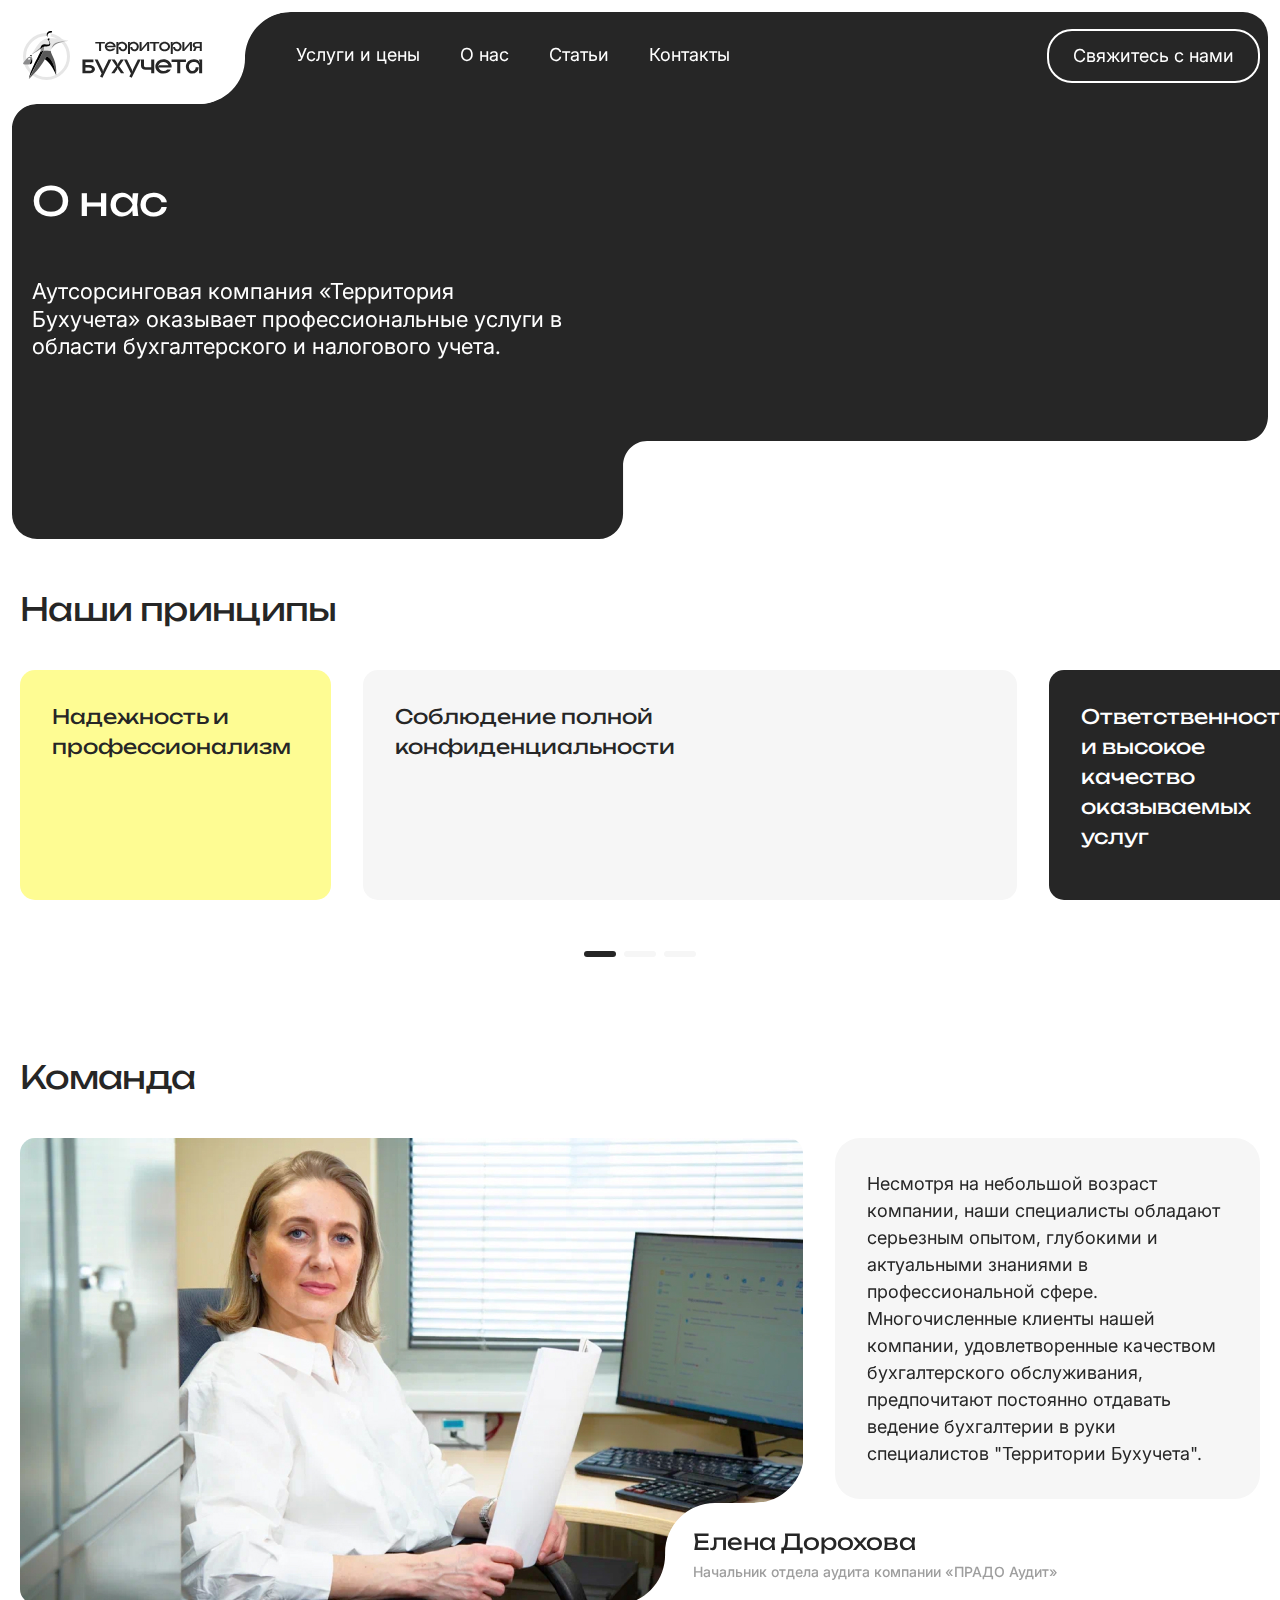
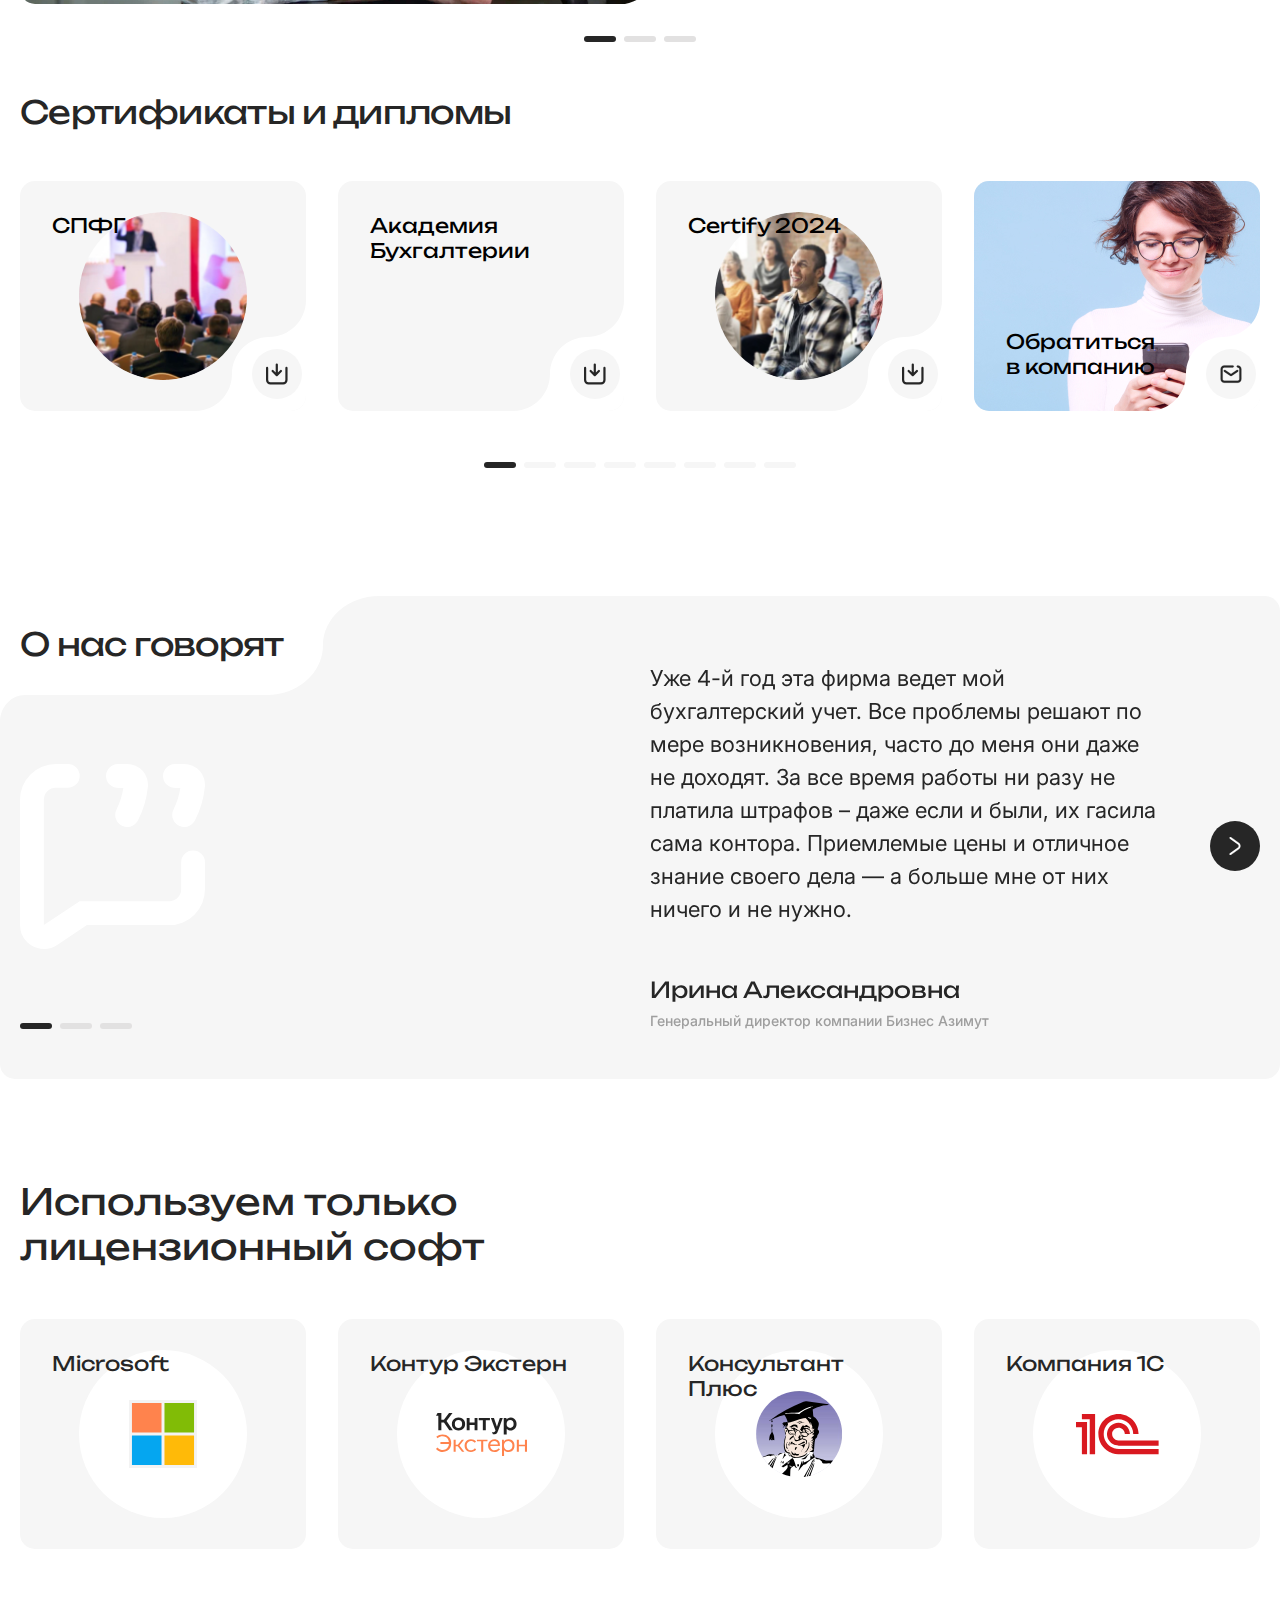
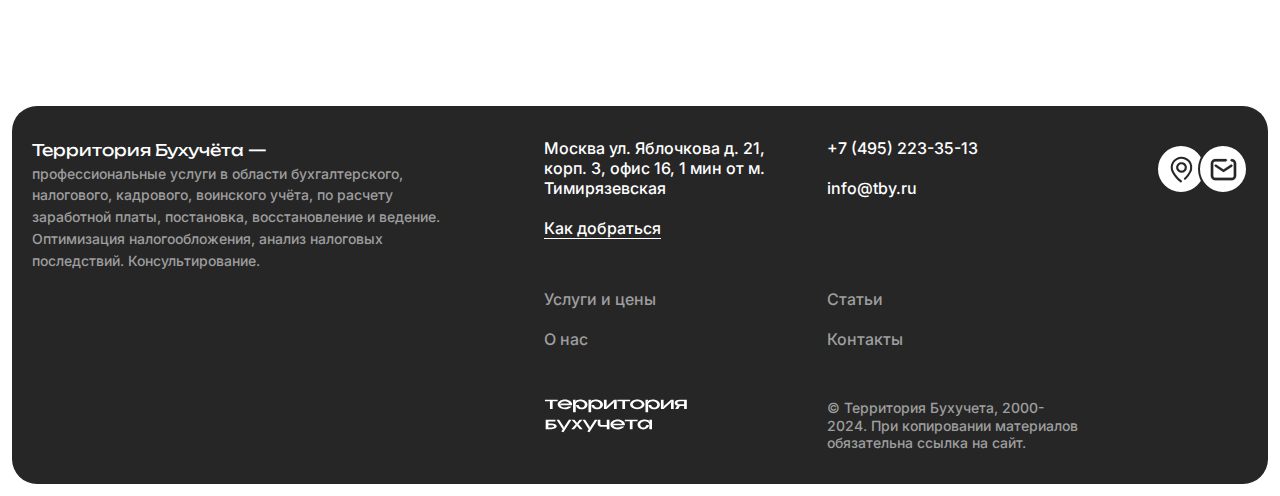
==== commit b2f2cf71: "upd: Update" ====
--- a/about.html
+++ b/about.html
@@ -73,6 +73,7 @@
 						</ul>
 					</div>
 				</div>
+				<div class="header__before"></div>
 			</div>
 		</header>
 		<!-- end of header -->
@@ -548,7 +549,7 @@
 			<path d="M1,1 H0 V0.203 H0.964 C0.984,0.203,1,0.112,1,0 V1" fill="white" />
 		</clipPath>
 		<clipPath id="services-card" clipPathUnits="objectBoundingBox">
-			<path d="M0,1 V1 H1 V0 H1 C0.995,0.182,0.846,0.327,0.664,0.327 C0.478,0.327,0.327,0.478,0.327,0.664 C0.327,0.846,0.182,0.995,0,1" fill="white" />
+			<path d="M1,0 H0 V1 C0.182,0.995,0.327,0.846,0.327,0.664 C0.327,0.478,0.478,0.327,0.664,0.327 C0.846,0.327,0.995,0.182,1,0" fill="white" />
 		</clipPath>
 		<clipPath id="information-card" clipPathUnits="objectBoundingBox">
 			<path d="M0,1 C0.182,0.995,0.327,0.846,0.327,0.664 C0.327,0.478,0.478,0.327,0.664,0.327 C0.846,0.327,0.995,0.182,1,0 H1 V1 H0 V1" fill="white" />
--- a/css/app.min.css
+++ b/css/app.min.css
@@ -1 +1 @@
-body{position:relative;overflow-x:hidden;font-family:"Inter",sans-serif;font-size:16px;line-height:1.25;color:#262626}ul,ol,li{display:block;padding:0;margin:0;list-style:none}h1,h2,h3,h4,h5,h6{margin:0;font-family:"Unbounded",sans-serif;font-weight:normal;line-height:1.25}p{margin:0}a{display:inline-block;color:#000;text-decoration:none;-webkit-transition:all .25s ease-in-out;transition:all .25s ease-in-out}a:hover{text-decoration:none;color:#000}a:active{color:#000}input[type=number]{-moz-appearance:textfield}input[type=number]::-webkit-outer-spin-button,input[type=number]::-webkit-inner-spin-button{display:none;-webkit-appearance:none;appearance:none;margin:0}picture{display:block}img{max-width:100%}svg{-webkit-transition:all .25s ease-in-out;transition:all .25s ease-in-out}.container{margin:0 auto;padding:0 20px;max-width:1380px;width:100%}@media screen and (max-width: 767px){.container{padding:0 12px}}.btn{display:-webkit-box;display:-ms-flexbox;display:flex;-webkit-box-align:center;-ms-flex-align:center;align-items:center;-webkit-box-pack:center;-ms-flex-pack:center;justify-content:center;padding:15px 24px;width:-webkit-fit-content;width:-moz-fit-content;width:fit-content;font-size:16px;font-weight:500;line-height:1;text-align:center;color:#fff;background:#ff834d;border:2px solid #ff834d;border-radius:25px;-webkit-transition:all .25s ease-in-out;transition:all .25s ease-in-out}.btn>svg{min-width:16px;width:16px;height:16px}.btn>*+*{margin-left:12px}.btn:focus{outline:none}.btn:hover{color:#fff}.btn--md{padding:16px 24px;font-size:18px;font-weight:normal}.btn--circle{padding:15px}.btn--dark{color:#fff;background:#262626;border-color:#262626}.btn--dark-border{color:#262626;background:rgba(0,0,0,0);border-color:#262626}.btn--dark-border:hover{color:#262626}.btn--white-border{color:#fff;background:rgba(0,0,0,0);border-color:#fff}.btn--white-border:hover{color:#fff}@media screen and (hover: hover){.btn:hover{color:#fff;background:#fe9567;border-color:#fe9567}.btn--dark:hover{color:#fff;background:#383838;border-color:#383838}.btn--dark-border:hover{color:#fff;background:#262626;border-color:#262626}.btn--white-border:hover{color:#262626;background:#fff;border-color:#fff}}@media screen and (max-width: 767px){.btn{padding:7.5px 16px;font-size:14px;font-weight:normal}.btn>svg{min-width:14px;width:14px;height:14px}.btn--circle{padding:7.5px}}.input-field__inner{position:relative;z-index:1}.input-field__input{-webkit-appearance:none;-moz-appearance:none;appearance:none;display:block;padding:0 0 8px 0;width:100%;font-size:22px;font-weight:normal;line-height:1.5;color:#262626;background:rgba(0,0,0,0);border:none;border-bottom:2px solid #262626;border-radius:0;-webkit-transition:all .25s ease-in-out;transition:all .25s ease-in-out}.input-field__input::-webkit-input-placeholder{opacity:1;color:#262626}.input-field__input::-moz-placeholder{opacity:1;color:#262626}.input-field__input:-ms-input-placeholder{opacity:1;color:#262626}.input-field__input::-ms-input-placeholder{opacity:1;color:#262626}.input-field__input::placeholder{opacity:1;color:#262626}.input-field__input:focus{outline:none}@media screen and (max-width: 767px){.input-field__input{padding:0 0 4px 0;font-size:16px}}.file__input{display:none}.file__label{display:-webkit-box;display:-ms-flexbox;display:flex;-webkit-box-align:center;-ms-flex-align:center;align-items:center;padding:10px 20px;width:-webkit-fit-content;width:-moz-fit-content;width:fit-content;font-size:20px;font-weight:normal;background:rgba(0,0,0,0);border:2px solid #262626;border-radius:25px;cursor:pointer;-webkit-transition:all .25s ease-in-out;transition:all .25s ease-in-out}.file__label>svg{min-width:16px;width:16px;height:32px;color:#262626}.file__label>*+*{margin-left:16px}.file__label:focus{outline:none}.file__label--lg{padding:14px 20px}@media screen and (hover: hover){.file__label:hover{color:#fff;background:#262626}.file__label:hover>svg{color:#fff}}@media screen and (max-width: 767px){.file__label{padding:6.75px 16px;font-size:14px;border:1px solid #262626}.file__label>svg{min-width:8px;width:8px;height:17px}.file__label>*+*{margin-left:12px}}.default-select .ss-main{width:100%}.default-select .ss-main .ss-single-selected{padding:8px 16px;width:100%;height:100%;font-size:14px;font-weight:normal;line-height:1.25;color:#262626;background:#fff;border:none;border-radius:25px;-webkit-transition:all .25s ease-in-out;transition:all .25s ease-in-out}.default-select .ss-main .ss-single-selected .placeholder .ss-disabled{color:#262626}.default-select .ss-main .ss-single-selected .placeholder{display:block;overflow:hidden;max-width:100%;line-height:1.25;white-space:nowrap;text-overflow:ellipsis}.default-select .ss-main .ss-single-selected .ss-arrow{margin:0 0 0 20px}.default-select .ss-main .ss-single-selected .ss-arrow span{padding:0;margin:0;min-width:14px;width:14px;height:14px;background-image:url(../img/sprite.svg#icon-caret-select);background-repeat:no-repeat;background-size:contain;background-position:center center;border:0;-webkit-transform:none;-ms-transform:none;transform:none;-webkit-transition:all .25s ease-in-out;transition:all .25s ease-in-out}.default-select .ss-main .ss-single-selected .ss-arrow span.arrow-up{-webkit-transform:translateY(0) rotate(180deg);-ms-transform:translateY(0) rotate(180deg);transform:translateY(0) rotate(180deg);margin:0}.default-select .ss-main .ss-single-selected .ss-arrow span.arrow-down{-webkit-transform:rotate(0);-ms-transform:rotate(0);transform:rotate(0)}.default-select .ss-main .ss-single-selected.ss-open-below,.default-select .ss-main .ss-single-selected.ss-open-above{border-radius:25px}.default-select .ss-main .ss-single-selected.ss-open-below+*{margin-top:6px}.default-select .ss-main .ss-single-selected.ss-open-above+*{-webkit-transform:scale(1) translateY(-6px);-ms-transform:scale(1) translateY(-6px);transform:scale(1) translateY(-6px);border-radius:25px}.default-select .ss-content .ss-search{display:none}.default-select .ss-content{z-index:99 !important;overflow:hidden;margin:0;padding:4px 0;max-width:calc(100vw - 48px);width:-webkit-max-content;width:-moz-max-content;width:max-content;color:#262626;background:#fff;border:none;border-radius:15px}.default-select .ss-content .ss-list{padding:0;max-height:none}.default-select .ss-content .ss-list .ss-option{padding:8px 16px;font-size:14px;font-weight:normal;line-height:1.25;color:#262626;cursor:pointer;-webkit-transition:all .25s ease-in-out;transition:all .25s ease-in-out}.default-select .ss-content .ss-list .ss-option.ss-disabled:not(.ss-option-selected){display:none}.default-select .ss-option:first-child.ss-disabled.ss-option-selected{display:none}.default-select .ss-content .ss-list .ss-option.ss-disabled{display:none}.default-select .ss-content .ss-list .ss-option:hover,.default-select .ss-content .ss-list .ss-option.ss-highlighted{color:#ff834d;background:rgba(0,0,0,0)}.default-select .ss-arrow .arrow-down{width:auto;height:auto;background:none}.circle-checkbox{display:-webkit-box;display:-ms-flexbox;display:flex;-webkit-box-align:center;-ms-flex-align:center;align-items:center;overflow:hidden;cursor:pointer}.circle-checkbox__input{display:none}.circle-checkbox__input:checked~.circle-checkbox__group .circle-checkbox__icon::before{background:#fff}.circle-checkbox__input[disabled]~.circle-checkbox__group{opacity:.4}.circle-checkbox__group{display:-webkit-box;display:-ms-flexbox;display:flex;-webkit-box-align:center;-ms-flex-align:center;align-items:center;margin:0;cursor:pointer}.circle-checkbox__icon{position:relative;display:block;overflow:hidden;margin-right:24px;min-width:27px;width:27px;height:27px;border:2px solid #fff;border-radius:50%;-webkit-transition:all .25s ease-in-out;transition:all .25s ease-in-out}.circle-checkbox__icon::before{content:"";position:absolute;top:50%;left:50%;z-index:1;-webkit-transform:translate(-50%, -50%);-ms-transform:translate(-50%, -50%);transform:translate(-50%, -50%);display:block;min-width:14px;width:14px;height:14px;border-radius:50%;-webkit-transition:all .25s ease-in-out;transition:all .25s ease-in-out}@media screen and (max-width: 767px){.circle-checkbox__icon{margin-right:13px;min-width:20px;width:20px;height:20px}.circle-checkbox__icon::before{min-width:10px;width:10px;height:10px}}.circle-checkbox__title{display:block;margin:auto 0;font-size:22px;font-weight:normal;line-height:1;text-align:left;-webkit-transition:all .25s ease-in-out;transition:all .25s ease-in-out}@media screen and (max-width: 767px){.circle-checkbox__title{font-size:16px}}.c-icons--white .c-icons__link{background:#262626;border-color:#fff}.c-icons--white .c-icons__icon{color:#fff}.c-icons--light .c-icons__link{background:#f6f6f6}.c-icons--accent .c-icons__link{background:#ff834d;border-color:#fff}.c-icons--accent .c-icons__link>svg{color:#fff}.c-icons--blue .c-icons__link{background:#bdd3f5}.c-icons--yellow .c-icons__link{background:#fefc93}.c-icons__list{display:-webkit-box;display:-ms-flexbox;display:flex}.c-icons__item+.c-icons__item{margin-left:-8px}.c-icons__link{display:-webkit-box;display:-ms-flexbox;display:flex;-webkit-box-align:center;-ms-flex-align:center;align-items:center;-webkit-box-pack:center;-ms-flex-pack:center;justify-content:center;min-width:50px;width:50px;height:50px;background:#fff;border:2px solid #262626;border-radius:50%}.c-icons__icon{min-width:27px;width:27px;height:27px;color:#262626}.c-text-icons{display:-webkit-inline-box;display:-ms-inline-flexbox;display:inline-flex;vertical-align:middle}.c-text-icons--sm .c-text-icons__icon{min-width:40px;width:40px;height:40px}@media screen and (max-width: 767px){.c-text-icons--sm .c-text-icons__icon{min-width:25px;width:25px;height:25px}}.c-text-icons--sm .c-text-icons__icon+.c-text-icons__icon{margin-left:-10px}@media screen and (max-width: 767px){.c-text-icons--sm .c-text-icons__icon+.c-text-icons__icon{margin-left:-4px}}.c-text-icons__icon+.c-text-icons__icon{margin-left:-15px}@media screen and (max-width: 767px){.c-text-icons__icon+.c-text-icons__icon{margin-left:-4px}}.c-text-icons__icon{display:block;overflow:hidden;min-width:60px;width:60px;height:60px}.c-text-icons__icon img{display:block;width:100%;height:100%;-o-object-fit:cover;object-fit:cover}@media screen and (max-width: 767px){.c-text-icons__icon{min-width:30px;width:30px;height:30px}}.header{position:absolute;top:29px;right:0;left:0;z-index:200;display:block}.header--white .header__logotype .dark{display:none}.header--white .header__logotype .white{display:block}.header--white .nav__link{color:#fff}.header--white .nav__link:hover{color:#fff}@media screen and (hover: hover){.header--white .nav__link:hover{border-color:#fff}}@media screen and (max-width: 1023px){.header{top:24px}}.header__wrapper{position:relative;z-index:1;display:-webkit-box;display:-ms-flexbox;display:flex;-webkit-box-align:center;-ms-flex-align:center;align-items:center;-webkit-box-pack:justify;-ms-flex-pack:justify;justify-content:space-between}@media screen and (max-width: 1023px){.header__wrapper{padding:0 12px}}.header__logotype{display:block;margin-right:30px;overflow:hidden;min-width:183px;width:183px;height:50px}.header__logotype picture{display:block;width:100%;height:100%}.header__logotype img{display:block;width:100%;height:100%;-o-object-fit:contain;object-fit:contain;-o-object-position:left center;object-position:left center}@media screen and (min-width: 1024px)and (max-width: 1199px){.header__logotype{min-width:163px;width:163px;height:54px}}@media screen and (max-width: 1023px){.header__logotype{min-width:143px;width:143px;height:34px}.header__logotype .white{display:none}}.header__nav{margin-right:auto;padding-left:63px}@media screen and (min-width: 1024px)and (max-width: 1199px){.header__nav{padding-left:33px}}@media screen and (max-width: 1023px){.header__nav{display:none}}.header__btn{margin-left:12px}@media screen and (max-width: 1023px){.header__btn{display:none}}@media screen and (min-width: 1024px){.header__icons{display:none}}.nav__list{display:-webkit-box;display:-ms-flexbox;display:flex;-webkit-box-align:center;-ms-flex-align:center;align-items:center;width:-webkit-fit-content;width:-moz-fit-content;width:fit-content}@media screen and (max-width: 1023px){.nav__list{-webkit-box-orient:vertical;-webkit-box-direction:normal;-ms-flex-direction:column;flex-direction:column;-webkit-box-align:start;-ms-flex-align:start;align-items:flex-start}}.nav__item+.nav__item{margin-left:40px}@media screen and (max-width: 1023px){.nav__item+.nav__item{margin-top:40px;margin-left:0}}.nav__link{display:block;width:-webkit-fit-content;width:-moz-fit-content;width:fit-content;font-size:18px;font-weight:normal;border-bottom:1px solid rgba(0,0,0,0)}@media screen and (hover: hover){.nav__link:hover{border-color:#262626}}@media screen and (max-width: 1023px){.nav__link{font-family:"Unbounded",sans-serif;font-size:20px;letter-spacing:-0.02em;color:#fff}.nav__link:hover{color:#fff}}.footer{position:relative;z-index:1;margin:50px 12px 12px;padding:32px 0;color:#fff}.footer::before{content:"";position:absolute;top:0;right:0;bottom:0;left:0;z-index:-1;display:block;width:100%;height:100%;background:#262626;border-radius:25px}.footer--indent-lg{margin-top:100px}@media screen and (max-width: 1023px){.footer::before{border-radius:15px}}@media screen and (min-width: 768px)and (max-width: 1023px){.footer{padding:20px 0}}@media screen and (max-width: 767px){.footer{margin-top:12px;padding:12px 0}.footer--indent-lg{margin-top:24px}}.footer__wrapper{display:-webkit-box;display:-ms-flexbox;display:flex;-webkit-box-pack:justify;-ms-flex-pack:justify;justify-content:space-between}.footer__left{max-width:424px;width:100%}@media screen and (min-width: 1024px)and (max-width: 1199px){.footer__left{max-width:364px}}@media screen and (max-width: 1023px){.footer__left{display:none}}.footer__right{display:-webkit-box;display:-ms-flexbox;display:flex;-webkit-box-orient:vertical;-webkit-box-direction:normal;-ms-flex-direction:column;flex-direction:column;-webkit-box-pack:justify;-ms-flex-pack:justify;justify-content:space-between;padding-left:88px;max-width:calc(100% - 424px);width:100%}@media screen and (min-width: 1024px)and (max-width: 1199px){.footer__right{padding-left:40px;max-width:calc(100% - 364px)}}@media screen and (max-width: 1023px){.footer__right{padding:0;max-width:none}}.footer__title{font-family:"Unbounded",sans-serif;font-size:16px;font-weight:normal;line-height:1.55}.footer__title span{display:block;font-family:"Inter",sans-serif;font-size:14px;font-weight:500;color:#9e9e9e}.footer__inner{display:-webkit-box;display:-ms-flexbox;display:flex}@media screen and (max-width: 1023px){.footer__inner:not(.footer__inner--nowrap){-webkit-box-orient:vertical;-webkit-box-direction:normal;-ms-flex-direction:column;flex-direction:column}.footer__inner:not(.footer__inner--nowrap) .footer__block{width:100%}.footer__inner:not(.footer__inner--nowrap) .footer__block:nth-child(n+2){margin-top:24px}.footer__inner--nowrap .footer__block{width:calc(50% - 10px)}.footer__inner--nowrap .footer__block:nth-child(2n){margin-left:20px}.footer__inner--nowrap .footer__block:nth-child(n+3){margin-top:12px}}.footer__inner+.footer__inner{margin-top:50px}@media screen and (max-width: 1023px){.footer__inner+.footer__inner{margin-top:24px}.footer__inner+.footer__inner:last-child{margin-top:34px}}@media screen and (min-width: 1400px){.footer__block:first-child{max-width:352px;width:100%}.footer__block:nth-child(2){margin-left:51px;max-width:266px;width:100%}.footer__block:nth-child(2)+.footer__block:last-child{margin-left:auto}}@media screen and (min-width: 1200px)and (max-width: 1399px){.footer__block:first-child{max-width:252px;width:100%}.footer__block:nth-child(2){margin-left:31px;max-width:252px;width:100%}.footer__block:nth-child(2)+.footer__block:last-child{margin-left:auto}}@media screen and (min-width: 1024px)and (max-width: 1199px){.footer__block:first-child{max-width:212px;width:100%}.footer__block:nth-child(2){margin-left:21px;max-width:212px;width:100%}.footer__block:nth-child(2)+.footer__block:last-child{margin-left:auto}}@media screen and (max-width: 1023px){.footer__block:nth-child(2)+.footer__block:last-child{display:none}}.footer__logotype{display:block;overflow:hidden;min-width:143px;width:143px;height:34px}.footer__logotype img{display:block;width:100%;height:100%;-o-object-fit:contain;object-fit:contain}.footer__address{display:block;margin:0;width:-webkit-fit-content;width:-moz-fit-content;width:fit-content;font-size:16px;font-weight:500;color:#fff}@media screen and (max-width: 767px){.footer__address{font-size:12px}}.footer__address+.footer__link,.footer__link+.footer__link{margin-top:20px}@media screen and (max-width: 1023px){.footer__address+.footer__link,.footer__link+.footer__link{margin-top:12px}}.footer__link{display:block;width:-webkit-fit-content;width:-moz-fit-content;width:fit-content;font-size:16px;font-weight:500;color:#fff}.footer__link:hover{color:#fff}.footer__link--underline{border-bottom:1px solid #fff}@media screen and (hover: hover){.footer__link:hover{color:#ff834d;border-color:#ff834d}}@media screen and (max-width: 767px){.footer__link{font-size:12px}}.footer__icons{margin-top:6px}.footer__list-item+.footer__list-item{margin-top:20px}@media screen and (max-width: 767px){.footer__list-item+.footer__list-item{margin-top:12px}}.footer__list-link{display:block;width:-webkit-fit-content;width:-moz-fit-content;width:fit-content;font-size:16px;font-weight:500;color:#9e9e9e}.footer__list-link:hover{color:#9e9e9e}@media screen and (hover: hover){.footer__list-link:hover{color:#ff834d}}@media screen and (max-width: 767px){.footer__list-link{font-size:12px}}.footer__copyright{display:block;width:-webkit-fit-content;width:-moz-fit-content;width:fit-content;font-size:14px;font-weight:500;color:#9e9e9e}@media screen and (max-width: 767px){.footer__copyright{max-width:266px;font-size:12px}}.menu{position:fixed;top:12px;right:12px;left:12px;z-index:1000;-webkit-transform:translate(104%, 0);-ms-transform:translate(104%, 0);transform:translate(104%, 0);display:block;overflow-x:hidden;overflow-y:auto;max-height:calc(100dvh - 24px);max-width:calc(100% - 24px);width:100%;background:#262626;border-radius:15px;opacity:0;visibility:hidden;pointer-events:none;-webkit-transition:all .25s ease-in-out;transition:all .25s ease-in-out}.menu.is--active{-webkit-transform:translate(0, 0);-ms-transform:translate(0, 0);transform:translate(0, 0);opacity:1;visibility:visible;pointer-events:auto}.menu__wrap{padding:16px 12px 40px;min-height:calc(100dvh - 24px)}.menu__top{display:-webkit-box;display:-ms-flexbox;display:flex;-webkit-box-align:center;-ms-flex-align:center;align-items:center;-webkit-box-pack:justify;-ms-flex-pack:justify;justify-content:space-between;margin-bottom:30px}.menu__logotype{display:block;overflow:hidden;min-width:143px;width:143px;height:34px}.menu__logotype img{display:block;width:100%;height:100%;-o-object-fit:contain;object-fit:contain;-o-object-position:left center;object-position:left center}.menu__close{display:-webkit-box;display:-ms-flexbox;display:flex;-webkit-box-align:center;-ms-flex-align:center;align-items:center;-webkit-box-pack:center;-ms-flex-pack:center;justify-content:center;padding:0;min-width:50px;width:50px;height:50px;font-size:0;background:rgba(0,0,0,0);border:2px solid #fff;border-radius:50%;-webkit-transition:all .25s ease-in-out;transition:all .25s ease-in-out}.menu__close>svg{min-width:17px;width:17px;height:17px;color:#fff}.menu__close:focus{outline:none}.menu__bottom{margin-top:30px;padding-top:30px;border-top:1px solid #424242}.scroll-disabled{overflow:hidden}.wrapper{display:-webkit-box;display:-ms-flexbox;display:flex;-webkit-box-orient:vertical;-webkit-box-direction:normal;-ms-flex-direction:column;flex-direction:column;overflow:hidden;min-height:100vh}.wrapper__content{-webkit-box-flex:1;-ms-flex:1 1 100%;flex:1 1 100%}.section-inner{margin-top:25px;padding-top:25px}@media screen and (max-width: 767px){.section-inner{margin-top:12px;padding-top:12px}}@media screen and (min-width: 768px){.section-inner__content>*:not(.wide){padding:0 32px;max-width:947px}}@media screen and (max-width: 767px){.section-inner__content{padding:0 12px}}.section-info{margin-top:50px;padding-top:50px}@media screen and (max-width: 767px){.section-info{margin-top:12px;padding-top:12px}}.section-info__content{margin:0 auto;max-width:883px;width:100%;text-align:center}.content{font-size:22px;font-weight:normal;line-height:1.6}@media screen and (max-width: 767px){.content{font-size:16px}}.content>*:not(:last-child){margin-bottom:50px}@media screen and (max-width: 767px){.content>*:not(:last-child){margin-bottom:24px}}.content h1:not([class]),.content h2:not([class]),.content h3:not([class]),.content h4:not([class]),.content h5:not([class]),.content h6:not([class]){font-family:"Unbounded",sans-serif;font-weight:normal}.content h1:not([class]){font-size:40px;line-height:1.375}@media screen and (max-width: 767px){.content h1:not([class]){font-size:20px;letter-spacing:-0.02em}}.content h2:not([class]){font-size:32px;line-height:1.5625;letter-spacing:-0.02em}@media screen and (max-width: 767px){.content h2:not([class]){font-size:19px;line-height:1.3157894737}}.content h3:not([class]){font-size:28px;line-height:1.7857142857;letter-spacing:-0.02em}@media screen and (max-width: 767px){.content h3:not([class]){font-size:19px;line-height:1.3157894737}}.content h4:not([class]){font-size:22px;line-height:1.8181818182}@media screen and (max-width: 767px){.content h4:not([class]){font-size:16px;line-height:1.5}}.content h5:not([class]){font-size:20px;line-height:1.5}@media screen and (max-width: 767px){.content h5:not([class]){font-size:16px}}.content h6:not([class]){font-size:18px;line-height:1.5}@media screen and (max-width: 767px){.content h6:not([class]){font-size:15px}}.content ul:not([class]) li{position:relative;z-index:1;display:block;margin:0;padding-left:56px;font-size:22px;font-weight:normal;line-height:1.6}.content ul:not([class]) li::before{content:"";position:absolute;top:18px;left:0;z-index:1;display:block;width:40px;height:2px;background:#bdd3f5}@media screen and (max-width: 767px){.content ul:not([class]) li{padding-left:40px;font-size:16px}.content ul:not([class]) li::before{top:11px;width:28px}}.content ul:not([class]) li+li{margin-top:46px}@media screen and (max-width: 767px){.content ul:not([class]) li+li{margin-top:24px}}.content ol:not([class]){counter-reset:num-list}.content ol:not([class]) li{position:relative;z-index:1;display:block;margin:0;padding-left:56px;font-size:22px;font-weight:normal;line-height:1.6}.content ol:not([class]) li::before{content:"";counter-increment:num-list;content:counter(num-list);position:absolute;top:0;left:0;z-index:1;display:-webkit-box;display:-ms-flexbox;display:flex;-webkit-box-align:center;-ms-flex-align:center;align-items:center;-webkit-box-pack:center;-ms-flex-pack:center;justify-content:center;width:32px;height:32px;font-size:16px;font-weight:normal;line-height:1.6;text-align:center;border:3px solid #bdd3f5;border-radius:50%}@media screen and (max-width: 767px){.content ol:not([class]) li{padding-left:40px;font-size:16px}.content ol:not([class]) li::before{width:25px;height:25px;font-size:14px;border:2px solid #bdd3f5}}.content ol:not([class]) li+li{margin-top:46px}@media screen and (max-width: 767px){.content ol:not([class]) li+li{margin-top:24px}}.content b,.content strong{font-weight:600}.content picture{display:block;overflow:hidden;width:100%;border-radius:25px}.content-slider__slider-wrapper{overflow-x:clip;margin:0 calc(50% - 50vw)}.content-slider__slider-wrapper .swiper{overflow:visible;margin:0 auto;padding:0 20px;max-width:1380px;width:100%}@media screen and (max-width: 767px){.content-slider__slider-wrapper .swiper{padding:0 24px}}.content-slider__slider-wrapper .swiper-slide{width:-webkit-fit-content;width:-moz-fit-content;width:fit-content;height:auto}.content-slider__slide{display:block;overflow:hidden;min-width:654px;width:654px;height:466px;border-radius:25px}.content-slider__slide img{display:block;width:100%;height:100%;-o-object-fit:cover;object-fit:cover}@media screen and (max-width: 767px){.content-slider__slide{min-width:293px;width:293px;height:200px;border-radius:15px}}.content-author__wrapper{position:relative;z-index:1;display:-webkit-box;display:-ms-flexbox;display:flex;-webkit-box-align:end;-ms-flex-align:end;align-items:flex-end}.content-author__img{position:relative;z-index:1;display:block;overflow:hidden;max-width:884px;min-width:884px;width:100%;height:414px;border-radius:15px}.content-author__img img{display:block;width:100%;height:100%;-o-object-fit:cover;object-fit:cover}@media screen and (min-width: 1024px)and (max-width: 1199px){.content-author__img{max-width:700px;min-width:700px;height:328px}}@media screen and (min-width: 1024px){.content-author__img::after{content:"";position:absolute;right:-1px;bottom:-1px;z-index:1;display:block;width:139px;height:139px;background:#fff;-webkit-clip-path:url(#information-card);clip-path:url(#information-card)}}@media screen and (max-width: 1023px){.content-author__img{max-width:none;min-width:auto;height:300px}.content-author__img::before{content:"";position:absolute;bottom:-1px;z-index:1;display:block;width:96px;height:92px;background:#fff;-webkit-clip-path:url(#content-author-before);clip-path:url(#content-author-before)}.content-author__img::after{content:"";position:absolute;right:-1px;bottom:-1px;z-index:1;display:block;width:159px;height:142px;background:#fff;-webkit-clip-path:url(#content-author-after);clip-path:url(#content-author-after)}}@media screen and (min-width: 768px)and (max-width: 1023px){.content-author__img::before{left:334px}}@media screen and (max-width: 767px){.content-author__img::before{left:60px}}@media screen and (max-width: 359px){.content-author__img::after{width:109px}}.content-author__body{position:relative;z-index:10;margin-left:-67px;max-width:calc(100% - 817px);width:100%}@media screen and (min-width: 1024px)and (max-width: 1199px){.content-author__body{max-width:calc(100% - 700px)}}@media screen and (max-width: 1023px){.content-author__body{position:absolute;right:0;bottom:0;margin-left:0;padding-bottom:12px}.content-author__body::before{content:"";position:absolute;right:0;bottom:-1px;z-index:-1;display:block;height:92px;background:#fff}}@media screen and (min-width: 768px)and (max-width: 1023px){.content-author__body{max-width:calc(100% - 429px)}.content-author__body::before{width:100%}}@media screen and (max-width: 767px){.content-author__body{max-width:calc(100% - 129px)}.content-author__body::before{width:calc(100% - 26px)}}.content-author__title{display:block;overflow:hidden;max-width:100%;width:-webkit-fit-content;width:-moz-fit-content;width:fit-content;font-family:"Unbounded",sans-serif;font-size:22px;font-weight:normal;white-space:nowrap;text-overflow:ellipsis}@media screen and (max-width: 767px){.content-author__title{font-size:16px}}.content-author__help{display:-webkit-box;-webkit-line-clamp:2;-webkit-box-orient:vertical;overflow:hidden;margin-top:8px;max-width:294px;width:-webkit-fit-content;width:-moz-fit-content;width:fit-content;font-size:14px;font-weight:500;line-height:1.2142857143;text-overflow:ellipsis;color:#9e9e9e}@media screen and (max-width: 767px){.content-author__help{font-size:12px;line-height:1.25}}.main{position:relative;z-index:1;margin:12px 12px 0}.main--light .main__wrap{color:#262626;background:#f6f6f6}.main--accent .main__wrap{color:#fff;background:#ff834d}.main--blue .main__wrap{color:#262626;background:#bdd3f5}.main--yellow .main__wrap{color:#262626;background:#fefc93}@media screen and (min-width: 768px)and (max-width: 1023px){.main{margin:12px 20px 0}}.main__wrap{position:relative;z-index:5;color:#fff;background:#262626;border-radius:25px}@media screen and (min-width: 1024px){.main__wrap--contacts{border-radius:25px 25px 0 25px}.main__wrap--contacts::after{content:"";position:absolute;right:0;bottom:0;z-index:1;-webkit-transform:translate(0, 100%);-ms-transform:translate(0, 100%);transform:translate(0, 100%);display:block;width:441px;height:86px;background:#ff834d;-webkit-clip-path:url(#contacts-after);clip-path:url(#contacts-after)}}@media screen and (max-width: 1023px){.main__wrap{border-radius:15px}}@media screen and (min-width: 1380px){.main__before{width:calc((100vw - 1340px)/2 + 259px - 90px)}}@media screen and (min-width: 1200px)and (max-width: 1379px){.main__before{width:189px}}@media screen and (min-width: 1024px)and (max-width: 1199px){.main__before{width:163px}}@media screen and (min-width: 1024px){.main__before{position:absolute;top:0;left:0;z-index:-1;height:92px;background:#fff}.main__before::before{content:"";position:absolute;top:0;left:0;z-index:1;display:block;width:162px;height:117px;background:#fff;-webkit-clip-path:url(#main-before-left);clip-path:url(#main-before-left)}.main__before::after{content:"";position:absolute;top:0;right:1px;z-index:1;-webkit-transform:translate(100%, 0);-ms-transform:translate(100%, 0);transform:translate(100%, 0);display:block;width:91px;height:92px;background:#fff;-webkit-clip-path:url(#main-before-right);clip-path:url(#main-before-right)}}@media screen and (max-width: 1023px){.main__before{display:none}}@media screen and (min-width: 1200px){.main__after{width:calc((100vw - 1340px)/2 + 670px + 30px - 50px)}}@media screen and (min-width: 1024px)and (max-width: 1199px){.main__after{width:calc((100vw - 1340px)/2 + 670px + 23px - 50px)}}@media screen and (min-width: 1024px){.main__after{position:absolute;right:0;bottom:0;z-index:-1;height:123px}.main__after::before{content:"";position:absolute;left:1px;bottom:0;z-index:1;-webkit-transform:translate(-100%, 0);-ms-transform:translate(-100%, 0);transform:translate(-100%, 0);display:block;width:50px;height:98px;background:#fff;-webkit-clip-path:url(#main-after-left);clip-path:url(#main-after-left)}.main__after::after{content:"";position:absolute;right:0;bottom:0;z-index:1;display:block;width:100%;height:123px;background:#fff;-webkit-clip-path:url(#main-after-right);clip-path:url(#main-after-right)}}@media screen and (max-width: 1023px){.main__after{display:none}}.main__body{display:-webkit-box;display:-ms-flexbox;display:flex;-webkit-box-orient:vertical;-webkit-box-direction:normal;-ms-flex-direction:column;flex-direction:column;padding:162px 0 32px;max-width:759px;min-height:527px;width:100%}@media screen and (min-width: 768px)and (max-width: 1023px){.main__body{padding:127px 0 20px;min-height:400px}}@media screen and (max-width: 767px){.main__body{padding:117px 0 20px;min-height:260px}}.main__heading{font-family:"Unbounded",sans-serif;font-size:40px;font-weight:normal;line-height:1.35;letter-spacing:-0.02em}@media screen and (max-width: 767px){.main__heading{font-size:20px;line-height:1.4}}.main__description{margin-top:50px;max-width:530px;width:100%;font-size:22px;font-weight:normal}@media screen and (min-width: 1024px)and (max-width: 1199px){.main__description{max-width:450px}}@media screen and (max-width: 767px){.main__description{margin-top:24px;padding-bottom:40px;font-size:16px}}.main__bottom{display:-webkit-box;display:-ms-flexbox;display:flex;-webkit-box-align:center;-ms-flex-align:center;align-items:center;margin-top:auto;padding-top:50px;width:-webkit-fit-content;width:-moz-fit-content;width:fit-content}@media screen and (min-width: 1200px){.main__bottom--wide{margin-bottom:-57px;max-width:986px;min-width:986px;width:100%}}@media screen and (min-width: 1024px)and (max-width: 1199px){.main__bottom--wide{margin-bottom:-57px;max-width:886px;min-width:886px;width:100%}}.main__btn+.main__help{margin-left:16px}.main__help{display:block;width:-webkit-fit-content;width:-moz-fit-content;width:fit-content;font-size:16px;font-weight:500}@media screen and (max-width: 767px){.main__help{display:none}}.main__img{position:absolute;right:-130px;bottom:-36px;z-index:10;display:block;overflow:hidden;min-width:330px;width:330px;height:330px;border-radius:50%}.main__img img{display:block;width:100%;height:100%;-o-object-fit:cover;object-fit:cover}@media screen and (min-width: 1024px)and (max-width: 1199px){.main__img{min-width:230px;width:230px;height:230px}}@media screen and (max-width: 1023px){.main__img{display:none}}.main__additional{display:-webkit-box;display:-ms-flexbox;display:flex;max-width:1340px;width:100%}@media screen and (min-width: 1024px){.main__additional{position:absolute;bottom:0;left:50%;z-index:1;-webkit-transform:translate(-50%, 0);-ms-transform:translate(-50%, 0);transform:translate(-50%, 0);-webkit-box-pack:end;-ms-flex-pack:end;justify-content:flex-end}}@media screen and (max-width: 1023px){.main__additional{margin-top:12px}}@media screen and (min-width: 1200px){.main__services,.main__about,.main__achievement{width:calc(50% - 16px)}}@media screen and (min-width: 1024px)and (max-width: 1199px){.main__services,.main__about,.main__achievement{width:calc(50% - 10px)}}@media screen and (max-width: 1023px){.main__services,.main__about,.main__achievement{width:100%}}.main__contacts{margin-top:12px}.main-achievement__item{position:relative;z-index:1;display:block;overflow:hidden;padding:16px 24px 24px;background:#f6f6f6;border-radius:15px}@media screen and (max-width: 767px){.main-achievement__item{padding:12px 16px}}.main-achievement__top{display:-webkit-box;display:-ms-flexbox;display:flex;-webkit-box-align:center;-ms-flex-align:center;align-items:center}.main-achievement__icon{display:block;overflow:hidden;margin-right:16px;min-width:50px;width:50px;height:50px}.main-achievement__icon img{display:block;width:100%;height:100%;-o-object-fit:contain;object-fit:contain}@media screen and (max-width: 767px){.main-achievement__icon{margin-right:13px;min-width:30px;width:30px;height:30px}}.main-achievement__title{display:block;width:-webkit-fit-content;width:-moz-fit-content;width:fit-content;font-size:16px;font-weight:normal;letter-spacing:-0.02em}@media screen and (max-width: 767px){.main-achievement__title{font-size:14px}}.main-achievement__help{display:block;margin-top:32px;width:-webkit-fit-content;width:-moz-fit-content;width:fit-content;font-size:14px;font-weight:normal;color:#9e9e9e}@media screen and (max-width: 767px){.main-achievement__help{margin-top:24px;font-size:12px}}.contacts{position:relative;z-index:1}.contacts__wrap{display:-webkit-box;display:-ms-flexbox;display:flex;-webkit-box-orient:vertical;-webkit-box-direction:normal;-ms-flex-direction:column;flex-direction:column;-webkit-box-pack:end;-ms-flex-pack:end;justify-content:flex-end;padding:50px 0;min-height:571px}@media screen and (max-width: 1023px){.contacts__wrap{min-height:558px}}.contacts__map{position:absolute;top:0;right:0;bottom:0;left:0;z-index:1;display:block;width:100%;height:100%;background:#f6f6f6;border-radius:15px}@media screen and (min-width: 1024px){.contacts__map::after{content:"";position:absolute;top:0;right:0;z-index:1;display:block;width:453px;height:86px;background:#fff;-webkit-clip-path:url(#contacts-after);clip-path:url(#contacts-after)}}@media screen and (max-width: 1023px){.contacts__map{border-radius:0}}@media screen and (min-width: 768px)and (max-width: 1023px){.contacts__map{margin:0 -20px;width:calc(100% + 40px)}}@media screen and (max-width: 767px){.contacts__map{margin:0 -12px;width:calc(100% + 24px)}}.contacts__holder{display:none}.contacts__holder.is--active{display:block}.contacts__list{position:relative;z-index:10}.contacts__item+.contacts__item{margin-top:20px}@media screen and (max-width: 767px){.contacts__item+.contacts__item{margin-top:12px}}.contacts__link{display:-webkit-box;display:-ms-flexbox;display:flex;-webkit-box-align:center;-ms-flex-align:center;align-items:center;padding:12px 24px;width:-webkit-fit-content;width:-moz-fit-content;width:fit-content;font-size:18px;font-weight:500;text-align:left;color:#fff;background:#262626;border-radius:40px}.contacts__link>svg{min-width:28px;width:28px;height:28px;color:#fff}.contacts__link>*+*{margin-left:24px}.contacts__link:hover{color:#fff}@media screen and (max-width: 767px){.contacts__link{padding:8px 16px;font-size:14px;font-weight:normal}.contacts__link>svg{min-width:16px;width:16px;height:16px}.contacts__link>*+*{margin-left:12px}}.contacts-tabs__list{display:-webkit-box;display:-ms-flexbox;display:flex;-ms-flex-wrap:wrap;flex-wrap:wrap;margin-right:-16px;margin-bottom:-16px}@media screen and (max-width: 767px){.contacts-tabs__list{display:none}}.contacts-tabs__item{margin-right:16px;margin-bottom:16px}.contacts-tabs__item.is--active .contacts-tabs__tab{color:#262626;background:#fff}.contacts-tabs__item.is--active .contacts-tabs__tab:hover{color:#262626}.contacts-tabs__tab{display:block;padding:14px 16px;width:-webkit-fit-content;width:-moz-fit-content;width:fit-content;font-size:16px;font-weight:500;text-align:center;color:#fff;background:#ff834d;border:1px solid #fff;border-radius:50px}.contacts-tabs__tab:focus{outline:none}.contacts-tabs__tab:hover{color:#fff}@media screen and (min-width: 768px){.contacts-tabs__select{display:none}}.services{margin-top:16px;padding-top:16px}.services--indent-lg{margin-top:50px;padding-top:50px}@media screen and (max-width: 767px){.services{margin-top:6px;padding-top:6px}.services--indent-lg{margin-top:12px;padding-top:12px}}.services__wrapper{display:-webkit-box;display:-ms-flexbox;display:flex;-ms-flex-wrap:wrap;flex-wrap:wrap}@media screen and (min-width: 1200px){.services__item{width:calc(50% - 16px)}.services__item:nth-child(2n){margin-left:32px}.services__item:nth-child(n+3){margin-top:32px}}@media screen and (min-width: 1024px)and (max-width: 1199px){.services__item{width:calc(50% - 10px)}.services__item:nth-child(2n){margin-left:20px}.services__item:nth-child(n+3){margin-top:20px}}@media screen and (min-width: 768px)and (max-width: 1023px){.services__item{width:100%}.services__item:nth-child(n+2){margin-top:20px}}@media screen and (max-width: 767px){.services__item{width:100%}.services__item:nth-child(n+2){margin-top:12px}}.services-card--blue .services-card__wrap{background:#bdd3f5}.services-card--blue .services-card__icon{background:#bdd3f5}.services-card--dark .services-card__wrap{color:#fff;background:#262626}.services-card--dark .services-card__icon{background:#262626}.services-card--dark .services-card__icon>svg{color:#fff}.services-card__wrap{position:relative;z-index:1;display:-webkit-box;display:-ms-flexbox;display:flex;-webkit-box-orient:vertical;-webkit-box-direction:normal;-ms-flex-direction:column;flex-direction:column;-webkit-box-pack:justify;-ms-flex-pack:justify;justify-content:space-between;overflow:hidden;padding:32px;min-height:230px;background:#f6f6f6;border-radius:15px}.services-card__wrap::before{content:"";position:absolute;right:0;bottom:0;z-index:1;display:block;width:110px;height:110px;background:#fff;-webkit-clip-path:url(#services-card);clip-path:url(#services-card)}@media screen and (max-width: 767px){.services-card__wrap{padding:20px;min-height:200px}}.services-card__block+.services-card__block{margin-top:20px}.services-card__title{display:block;width:-webkit-fit-content;width:-moz-fit-content;width:fit-content;font-family:"Unbounded",sans-serif;font-size:22px;font-weight:normal}@media screen and (max-width: 767px){.services-card__title{font-size:16px}}.services-card__info{display:-webkit-box;display:-ms-flexbox;display:flex;-webkit-box-align:center;-ms-flex-align:center;align-items:center;max-width:459px;width:-webkit-fit-content;width:-moz-fit-content;width:fit-content;font-size:14px;font-weight:500;color:#9e9e9e}.services-card__info>svg{min-width:32px;width:32px;height:32px;color:#ff834d}.services-card__info>*+*{margin-left:16px}@media screen and (max-width: 767px){.services-card__info{max-width:195px;font-size:12px}.services-card__info>svg{display:none}.services-card__info>*+*{margin-left:0}}.services-card__icon{position:absolute;right:12px;bottom:12px;z-index:1;display:-webkit-box;display:-ms-flexbox;display:flex;-webkit-box-align:center;-ms-flex-align:center;align-items:center;-webkit-box-pack:center;-ms-flex-pack:center;justify-content:center;min-width:50px;width:50px;height:50px;background:#f6f6f6;border-radius:50%}.services-card__icon>svg{min-width:18px;width:18px;height:18px;color:#262626}.services-card__img{position:absolute;top:50%;left:50%;z-index:-1;-webkit-transform:translate(-50%, -50%);-ms-transform:translate(-50%, -50%);transform:translate(-50%, -50%);display:block;overflow:hidden;width:168px;height:168px;border-radius:50%}.services-card__img img{display:block;width:100%;height:100%;-o-object-fit:cover;object-fit:cover}@media screen and (max-width: 767px){.services-card__img{width:120px;height:120px}}.about-slider__slider-wrapper{display:block;width:100%;height:100%;background:#f6f6f6;border-radius:15px}.about-slider__slider-wrapper .swiper-slide{height:auto}.about-slider__slider-wrapper .swiper-pagination{position:absolute;left:32px;bottom:32px;z-index:10;display:-webkit-box;display:-ms-flexbox;display:flex;-webkit-box-align:center;-ms-flex-align:center;align-items:center;-webkit-box-pack:center;-ms-flex-pack:center;justify-content:center;width:-webkit-fit-content;width:-moz-fit-content;width:fit-content}@media screen and (max-width: 767px){.about-slider__slider-wrapper .swiper-pagination{left:20px;bottom:20px}}.about-slider__slider-wrapper .swiper-pagination-lock{opacity:0;pointer-events:none}.about-slider__slider-wrapper .swiper-pagination-bullet{display:block;min-width:32px;width:32px;height:6px;background:#e2e1e1;border-radius:4px;-webkit-transition:all .25s ease-in-out;transition:all .25s ease-in-out}.about-slider__slider-wrapper .swiper-pagination-bullet+.swiper-pagination-bullet{margin-left:8px}.about-slider__slider-wrapper .swiper-pagination-bullet-active{background:#262626}.about-slider__slide{padding:32px;min-height:230px;height:100%}@media screen and (max-width: 767px){.about-slider__slide{padding:20px;min-height:200px}}.about-slider__title{font-family:"Unbounded",sans-serif;font-size:22px;font-weight:normal;line-height:1.3636363636}@media screen and (max-width: 767px){.about-slider__title{font-size:16px;line-height:1.5}}.about-slider__img{position:absolute;top:50%;left:50%;z-index:-1;-webkit-transform:translate(-50%, -50%);-ms-transform:translate(-50%, -50%);transform:translate(-50%, -50%);display:block;overflow:hidden;width:168px;height:168px;border-radius:50%}.about-slider__img img{display:block;width:100%;height:100%;-o-object-fit:cover;object-fit:cover}@media screen and (max-width: 767px){.about-slider__img{width:120px;height:120px}}.advantages{margin-top:25px;padding-top:25px}@media screen and (max-width: 767px){.advantages{margin-top:12px;padding-top:12px}}.advantages__wrapper{display:-webkit-box;display:-ms-flexbox;display:flex;-webkit-box-align:start;-ms-flex-align:start;align-items:flex-start;-ms-flex-wrap:wrap;flex-wrap:wrap}@media screen and (max-width: 1023px){.advantages__wrapper{padding:24px 0;color:#fff;background:#262626;border-radius:15px}}.advantages__item{position:relative;z-index:1;overflow:hidden;padding:32px 63px;border-radius:15px;-webkit-transition:all .25s ease-in-out;transition:all .25s ease-in-out}.advantages__item::before{content:"";position:absolute;top:47px;left:0;z-index:1;display:block;width:40px;height:2px;background:#ececec;-webkit-transition:all .25s ease-in-out;transition:all .25s ease-in-out}@media screen and (hover: hover){.advantages__item:hover{color:#fff;background:#262626}.advantages__item:hover::before{background:#fff}}@media screen and (min-width: 1200px){.advantages__item{width:calc(33.333333333% - 21.3333333333px)}.advantages__item:nth-child(3n),.advantages__item:nth-child(3n-1){margin-left:32px}}@media screen and (min-width: 1024px)and (max-width: 1199px){.advantages__item{width:calc(50% - 16px)}.advantages__item:nth-child(2n){margin-left:32px}}@media screen and (min-width: 1024px){.advantages__item::after{content:"";position:absolute;top:0;right:0;z-index:1;display:block;width:65px;height:62px;background:#fff;-webkit-clip-path:url(#advantages-before);clip-path:url(#advantages-before)}}@media screen and (max-width: 1023px){.advantages__item{width:100%}}@media screen and (min-width: 768px)and (max-width: 1023px){.advantages__item{padding:20px 24px 20px 63px}.advantages__item::before{top:32px}}@media screen and (max-width: 767px){.advantages__item{padding:0 24px 0 40px;width:100%}.advantages__item::before{top:9px;width:28px;background:#fff}.advantages__item:nth-child(n+2){margin-top:24px}}.advantages__description{display:block;width:-webkit-fit-content;width:-moz-fit-content;width:fit-content;font-size:22px;font-weight:normal}@media screen and (max-width: 767px){.advantages__description{font-size:16px}}.accounting-services{margin-top:50px;padding-top:50px}@media screen and (max-width: 767px){.accounting-services{margin-top:12px;padding-top:12px}}.accounting-services__heading{margin-bottom:50px;font-family:"Unbounded",sans-serif;font-size:32px;font-weight:normal;letter-spacing:-0.02em}@media screen and (max-width: 767px){.accounting-services__heading{margin-bottom:24px;font-size:19px}}.accounting-services__wrapper{position:relative;z-index:1;display:-webkit-box;display:-ms-flexbox;display:flex;-webkit-box-pack:justify;-ms-flex-pack:justify;justify-content:space-between}@media screen and (min-width: 1380px){.accounting-services__wrapper::before{left:calc(50% - 50vw);width:calc(100% - 475px - 32px + (100vw - 1380px)/2 + 20px)}}@media screen and (min-width: 1200px)and (max-width: 1379px){.accounting-services__wrapper::before{left:-20px;width:calc(100% - 475px - 32px + 20px)}}@media screen and (min-width: 1024px)and (max-width: 1199px){.accounting-services__wrapper::before{left:-20px;width:calc(100% - 375px - 20px + 20px)}}@media screen and (min-width: 1024px){.accounting-services__wrapper::before{content:"";position:absolute;top:0;z-index:-1;display:block;height:100%;background:#262626;border-radius:15px}}.accounting-services__slider{position:relative;z-index:1;max-width:calc(100% - 475px - 32px);width:100%;color:#fff;counter-reset:accounting-services-counter}.accounting-services__slider::before{content:"";position:absolute;right:0;bottom:0;z-index:1;display:block;width:110px;height:110px;background:#fff;-webkit-clip-path:url(#services-card);clip-path:url(#services-card)}.accounting-services__slider .swiper-slide{position:relative;z-index:1;height:auto}.accounting-services__slider .swiper-slide::before{counter-increment:accounting-services-counter;content:counter(accounting-services-counter);position:absolute;top:50px;right:50px;z-index:-1;display:block;width:-webkit-fit-content;width:-moz-fit-content;width:fit-content;font-family:"Unbounded",sans-serif;font-size:71px;font-weight:normal;color:#3f3e3e}@media screen and (max-width: 767px){.accounting-services__slider .swiper-slide::before{display:none}}.accounting-services__slider .swiper-button-prev,.accounting-services__slider .swiper-button-next{display:-webkit-box;display:-ms-flexbox;display:flex;-webkit-box-align:center;-ms-flex-align:center;align-items:center;-webkit-box-pack:center;-ms-flex-pack:center;justify-content:center;padding:0;min-width:50px;width:50px;height:50px;font-size:0;background:#262626;border:none;border-radius:50%;-webkit-transition:all .25s ease-in-out;transition:all .25s ease-in-out}.accounting-services__slider .swiper-button-next{position:absolute;right:12px;bottom:12px;z-index:10}.accounting-services__slider .swiper-button-disabled,.accounting-services__slider .swiper-button-lock{pointer-events:none}.accounting-services__slider .swiper-button-icon{min-width:20px;width:20px;height:20px;color:#fff}.accounting-services__slider .swiper-pagination{position:absolute;bottom:50px;left:0;z-index:1;display:-webkit-box;display:-ms-flexbox;display:flex;-webkit-box-align:center;-ms-flex-align:center;align-items:center;width:-webkit-fit-content;width:-moz-fit-content;width:fit-content}@media screen and (min-width: 768px)and (max-width: 1023px){.accounting-services__slider .swiper-pagination{left:20px}}@media screen and (max-width: 767px){.accounting-services__slider .swiper-pagination{bottom:20px;left:20px}}.accounting-services__slider .swiper-pagination-lock{opacity:0;pointer-events:none}.accounting-services__slider .swiper-pagination-bullet{display:block;min-width:32px;width:32px;height:6px;background:#9e9e9e;border-radius:4px;-webkit-transition:all .25s ease-in-out;transition:all .25s ease-in-out}.accounting-services__slider .swiper-pagination-bullet+.swiper-pagination-bullet{margin-left:8px}.accounting-services__slider .swiper-pagination-bullet-active{background:#fff}@media screen and (min-width: 1024px){.accounting-services__slider .swiper-pagination-bullet-active{width:80px}}@media screen and (min-width: 1024px)and (max-width: 1199px){.accounting-services__slider{max-width:calc(100% - 375px - 20px)}}@media screen and (max-width: 1023px){.accounting-services__slider{max-width:none;background:#262626;border-radius:15px}}.accounting-services__slide{position:relative;z-index:1;padding:50px 50px 96px 0;min-height:466px}@media screen and (min-width: 768px)and (max-width: 1023px){.accounting-services__slide{padding:40px 50px 96px 20px}}@media screen and (max-width: 767px){.accounting-services__slide{padding:20px 20px 96px 20px;min-height:336px}}.accounting-services__title{margin-bottom:50px;padding:0 51px;font-family:"Unbounded",sans-serif;font-size:20px;font-weight:normal}@media screen and (max-width: 767px){.accounting-services__title{margin-bottom:24px;padding:0 50px 0 0;font-size:16px}}.accounting-services__list-item{display:block;width:100%}.accounting-services__list-item+.accounting-services__list-item{margin-top:20px}@media screen and (max-width: 767px){.accounting-services__list-item+.accounting-services__list-item{margin-top:24px}}.accounting-services__img{display:block;overflow:hidden;margin-left:32px;min-width:475px;width:475px;border-radius:15px}.accounting-services__img img{display:block;width:100%;height:100%;-o-object-fit:cover;object-fit:cover}@media screen and (min-width: 1024px)and (max-width: 1199px){.accounting-services__img{margin-left:20px;max-width:375px;width:375px}}@media screen and (max-width: 1023px){.accounting-services__img{display:none}}.information{margin-top:25px;padding-top:25px}@media screen and (max-width: 767px){.information{margin-top:12px;padding-top:12px}}.information__heading{margin-bottom:49px;font-family:"Unbounded",sans-serif;font-size:32px;font-weight:normal;letter-spacing:-0.02em}@media screen and (max-width: 767px){.information__heading{margin-bottom:36px;font-size:19px}}.information__wrapper{display:-webkit-box;display:-ms-flexbox;display:flex;-ms-flex-wrap:wrap;flex-wrap:wrap}@media screen and (min-width: 1200px){.information__item:first-child{width:calc(25% - 21.3333333333px)}.information__item:nth-child(2){margin-left:32px;width:calc(50% - 21.3333333333px)}.information__item:nth-child(3){margin-left:32px;width:calc(25% - 21.3333333333px)}.information__item:nth-child(n+4){margin-top:32px;width:calc(50% - 21.3333333333px)}.information__item:nth-child(5){margin-left:32px}}@media screen and (min-width: 1024px)and (max-width: 1199px){.information__item{-webkit-box-flex:1;-ms-flex:1 1 auto;flex:1 1 auto;width:calc(50% - 10px)}.information__item:nth-child(2n){margin-left:20px}.information__item:nth-child(n+3){margin-top:20px}}@media screen and (min-width: 768px)and (max-width: 1023px){.information__item{-webkit-box-flex:1;-ms-flex:1 1 auto;flex:1 1 auto;width:calc(50% - 10px)}.information__item:nth-child(2n){margin-left:20px}.information__item:nth-child(n+3){margin-top:20px}}@media screen and (max-width: 767px){.information__item{width:100%}.information__item:nth-child(n+2){margin-top:12px}}.information__slider .swiper-slide{height:auto}.information__slider .swiper-pagination{display:-webkit-box;display:-ms-flexbox;display:flex;-webkit-box-align:center;-ms-flex-align:center;align-items:center;-webkit-box-pack:center;-ms-flex-pack:center;justify-content:center;margin:51px auto 0;width:-webkit-fit-content;width:-moz-fit-content;width:fit-content}@media screen and (max-width: 767px){.information__slider .swiper-pagination{margin:12px auto 0}}.information__slider .swiper-pagination-lock{opacity:0;pointer-events:none}.information__slider .swiper-pagination-bullet{display:block;min-width:32px;width:32px;height:6px;background:#f6f6f6;border-radius:4px;-webkit-transition:all .25s ease-in-out;transition:all .25s ease-in-out}.information__slider .swiper-pagination-bullet+.swiper-pagination-bullet{margin-left:8px}.information__slider .swiper-pagination-bullet-active{background:#262626}.information__slide{width:100%;height:100%}.information-card{position:relative;z-index:1}.information-card--bottom .information-card__wrap{-webkit-box-pack:end;-ms-flex-pack:end;justify-content:flex-end}.information-card--blue .information-card__wrap{background:#bdd3f5}.information-card--blue .information-card__icon{background:#bdd3f5}.information-card--yellow .information-card__wrap{background:#fefc93}.information-card--yellow .information-card__icon{background:#fefc93}.information-card--dark .information-card__wrap{color:#fff;background:#262626}.information-card--dark .information-card__icon{background:#262626}.information-card--dark .information-card__icon>svg{color:#fff}.information-card__wrap{position:relative;z-index:1;display:-webkit-box;display:-ms-flexbox;display:flex;-webkit-box-orient:vertical;-webkit-box-direction:normal;-ms-flex-direction:column;flex-direction:column;-webkit-box-pack:justify;-ms-flex-pack:justify;justify-content:space-between;overflow:hidden;padding:32px;min-height:230px;background:#f6f6f6;border-radius:15px}.information-card__wrap::before{content:"";position:absolute;right:0;bottom:0;z-index:1;display:block;width:110px;height:110px;background:#fff;-webkit-clip-path:url(#information-card);clip-path:url(#information-card)}@media screen and (max-width: 767px){.information-card__wrap{padding:12px;min-height:200px}}.information-card__title{display:block;width:-webkit-fit-content;width:-moz-fit-content;width:fit-content;font-family:"Unbounded",sans-serif;font-size:20px;font-weight:normal}@media screen and (max-width: 767px){.information-card__title{font-size:16px}}.information-card__icon{position:absolute;right:12px;bottom:12px;z-index:1;display:-webkit-box;display:-ms-flexbox;display:flex;-webkit-box-align:center;-ms-flex-align:center;align-items:center;-webkit-box-pack:center;-ms-flex-pack:center;justify-content:center;min-width:50px;width:50px;height:50px;background:#f6f6f6;border-radius:50%}.information-card__icon>svg{min-width:22px;width:22px;height:22px;color:#262626}@media screen and (min-width: 1024px)and (max-width: 1399px){.information-card__icon{right:4px}}@media screen and (min-width: 576px)and (max-width: 1199px){.information-card__icon{min-width:40px;width:40px;height:40px}}.information-card__img{position:absolute;top:50%;left:50%;z-index:-1;-webkit-transform:translate(-50%, -50%);-ms-transform:translate(-50%, -50%);transform:translate(-50%, -50%);display:block;overflow:hidden;width:168px;height:168px;border-radius:50%}.information-card__img img{display:block;width:100%;height:100%;-o-object-fit:cover;object-fit:cover}@media screen and (max-width: 767px){.information-card__img{width:120px;height:120px}}.information-card__bg{position:absolute;top:0;right:0;bottom:0;left:0;z-index:-1;display:block;width:100%;height:100%}.information-card__bg img{display:block;width:100%;height:100%;-o-object-fit:cover;object-fit:cover}.expert-areas{margin-top:50px;padding-top:50px}@media screen and (max-width: 767px){.expert-areas{margin-top:12px;padding-top:12px}}.expert-areas__top{max-width:654px;width:100%}.expert-areas__heading{font-family:"Unbounded",sans-serif;font-size:32px;font-weight:normal;letter-spacing:-0.02em}@media screen and (max-width: 767px){.expert-areas__heading{font-size:19px}}.expert-areas__description{display:block;margin-top:50px;width:-webkit-fit-content;width:-moz-fit-content;width:fit-content;font-size:22px;font-weight:normal}@media screen and (max-width: 767px){.expert-areas__description{margin-top:24px;font-size:14px}}.expert-areas__wrapper{display:-webkit-box;display:-ms-flexbox;display:flex;-ms-flex-wrap:wrap;flex-wrap:wrap;margin-top:84px}@media screen and (max-width: 767px){.expert-areas__wrapper{margin-top:24px}}.expert-areas__item{display:-webkit-box;display:-ms-flexbox;display:flex;-webkit-box-align:start;-ms-flex-align:start;align-items:flex-start}.expert-areas__item::before{content:"";display:block;margin-top:15px;margin-right:24px;width:40px;height:2px;background:#b9c6f4}@media screen and (min-width: 1024px){.expert-areas__item{width:calc(33.333333333% - 13.3333333333px)}.expert-areas__item:nth-child(3n),.expert-areas__item:nth-child(3n-1){margin-left:20px}.expert-areas__item:nth-child(n+4){margin-top:20px}}@media screen and (max-width: 1023px){.expert-areas__item{width:100%}.expert-areas__item:nth-child(n+2){margin-top:24px}}@media screen and (max-width: 767px){.expert-areas__item::before{margin-top:10px;margin-right:12px;width:28px}}.expert-areas__value{display:block;max-width:319px;width:-webkit-fit-content;width:-moz-fit-content;width:fit-content;font-size:22px;font-weight:normal;color:#282828}@media screen and (max-width: 767px){.expert-areas__value{max-width:245px;font-size:16px}}.expert-areas__slider{margin-top:84px}@media screen and (max-width: 767px){.expert-areas__slider{margin-top:24px}}.expert-areas__slider .swiper-slide{height:auto}.expert-areas__slider .swiper-pagination{display:-webkit-box;display:-ms-flexbox;display:flex;-webkit-box-align:center;-ms-flex-align:center;align-items:center;-webkit-box-pack:center;-ms-flex-pack:center;justify-content:center;margin:51px auto 0;width:-webkit-fit-content;width:-moz-fit-content;width:fit-content}@media screen and (max-width: 767px){.expert-areas__slider .swiper-pagination{margin:12px auto 0}}.expert-areas__slider .swiper-pagination-lock{opacity:0;pointer-events:none}.expert-areas__slider .swiper-pagination-bullet{display:block;min-width:32px;width:32px;height:6px;background:#f6f6f6;border-radius:4px;-webkit-transition:all .25s ease-in-out;transition:all .25s ease-in-out}.expert-areas__slider .swiper-pagination-bullet+.swiper-pagination-bullet{margin-left:8px}.expert-areas__slider .swiper-pagination-bullet-active{background:#262626}.expert-areas__slide{width:100%}.expert-areas-card{display:block;overflow:hidden;padding:37px 32px 32px;min-height:230px;background:#f6f6f6;border-radius:15px}@media screen and (max-width: 767px){.expert-areas-card{padding:20px 20px 24px;min-height:200px}}.expert-areas-card__top{display:-webkit-box;display:-ms-flexbox;display:flex;-webkit-box-align:center;-ms-flex-align:center;align-items:center;-webkit-box-pack:justify;-ms-flex-pack:justify;justify-content:space-between;margin-bottom:40px}@media screen and (max-width: 767px){.expert-areas-card__top{margin-bottom:16px}}.expert-areas-card__title{font-family:"Unbounded",sans-serif;font-size:22px;font-weight:normal}@media screen and (max-width: 767px){.expert-areas-card__title{font-size:16px}}.expert-areas-card__icon{display:-webkit-box;display:-ms-flexbox;display:flex;-webkit-box-align:center;-ms-flex-align:center;align-items:center;-webkit-box-pack:center;-ms-flex-pack:center;justify-content:center;overflow:hidden;margin-left:10px;min-width:50px;width:50px;height:50px;background:#000;border-radius:50%}.expert-areas-card__icon>img{display:block;min-width:29px;width:29px;height:29px;-o-object-fit:contain;object-fit:contain}@media screen and (max-width: 767px){.expert-areas-card__icon{min-width:40px;width:40px;height:40px}.expert-areas-card__icon>img{min-width:20px;width:20px;height:20px}}@media screen and (max-width: 767px){.expert-areas-card__list{margin-left:-8px}}.expert-areas-card__list-item{position:relative;z-index:1;display:block;padding-left:64px;font-size:22px;font-weight:normal}.expert-areas-card__list-item::before{content:"";position:absolute;top:15px;left:0;z-index:1;display:block;width:40px;height:2px;background:#dedede}@media screen and (max-width: 767px){.expert-areas-card__list-item{padding-left:36px;font-size:16px}.expert-areas-card__list-item::before{top:9px;width:24px}}.expert-areas-card__list-item+.expert-areas-card__list-item{margin-top:20px}.expert-areas-card__sublist{margin-top:12px}@media screen and (max-width: 767px){.expert-areas-card__sublist{margin-top:20px}}.expert-areas-card__sublist-item+.expert-areas-card__sublist-item{margin-top:12px}@media screen and (max-width: 767px){.expert-areas-card__sublist-item+.expert-areas-card__sublist-item{margin-top:20px}}.expert-areas-card__sublist-item{position:relative;z-index:1;display:block;font-size:22px;font-weight:normal}@media screen and (max-width: 767px){.expert-areas-card__sublist-item{font-size:16px}}.reviews{position:relative;z-index:1}.reviews__wrap{position:relative;z-index:1;margin-top:128px;padding-bottom:50px;background:#f6f6f6;border-radius:15px}@media screen and (min-width: 768px)and (max-width: 1023px){.reviews__wrap{margin-right:12px;margin-left:12px;padding:20px 0 20px}}@media screen and (max-width: 767px){.reviews__wrap{margin:24px 12px 0;padding:12px 0}}.reviews__before{position:absolute;top:0;left:0;z-index:-1;height:99px;background:#fff}.reviews__before::before{content:"";position:absolute;top:0;left:0;z-index:1;display:block;width:162px;height:126px;background:#fff;-webkit-clip-path:url(#main-before-left);clip-path:url(#main-before-left)}.reviews__before::after{content:"";position:absolute;top:0;right:1px;z-index:1;-webkit-transform:translate(100%, 0);-ms-transform:translate(100%, 0);transform:translate(100%, 0);display:block;width:111px;height:99px;background:#fff;-webkit-clip-path:url(#main-before-right);clip-path:url(#main-before-right)}.reviews__before--lg{height:137px}.reviews__before--lg::before{width:162px;height:174px}.reviews__before--lg::after{width:91px;height:137px}@media screen and (min-width: 1380px){.reviews__before{width:calc((100vw - 1340px)/2 + 326px - 90px)}.reviews__before--lg{width:calc((100vw - 1340px)/2 + 482px - 90px)}}@media screen and (min-width: 1024px)and (max-width: 1379px){.reviews__before{width:269px}.reviews__before--lg{width:429px}}@media screen and (min-width: 768px)and (max-width: 1023px){.reviews__before{width:269px;height:79px}.reviews__before::before{height:100px}.reviews__before::after{height:79px}.reviews__before--lg{width:459px;height:117px}.reviews__before--lg::before{height:149px}.reviews__before--lg::after{height:117px}}@media screen and (max-width: 767px){.reviews__before{width:169px;height:46px}.reviews__before::before{width:90px;height:58px}.reviews__before::after{width:60px;height:46px}.reviews__before--lg{width:189px;height:72px}.reviews__before--lg::before{height:92px}.reviews__before--lg::after{height:72px}}.reviews__wrapper{display:-webkit-box;display:-ms-flexbox;display:flex;-webkit-box-pack:justify;-ms-flex-pack:justify;justify-content:space-between;min-height:400px}@media screen and (max-width: 1023px){.reviews__wrapper{-webkit-box-orient:vertical;-webkit-box-direction:normal;-ms-flex-direction:column;flex-direction:column;min-height:auto}}.reviews__left{max-width:500px;width:100%}@media screen and (min-width: 1024px){.reviews__left{padding-top:28px}}.reviews__right{padding-top:66px;max-width:610px;width:100%}@media screen and (max-width: 1023px){.reviews__right{padding-top:0}}@media screen and (min-width: 768px)and (max-width: 1023px){.reviews__right{margin-top:34px}}@media screen and (max-width: 767px){.reviews__right{margin-top:24px}}.reviews__heading{font-family:"Unbounded",sans-serif;font-size:32px;font-weight:normal;letter-spacing:-0.02em}@media screen and (max-width: 767px){.reviews__heading{font-size:19px}}.reviews__decor{position:absolute;bottom:130px;z-index:10;display:block;min-width:185px;width:185px;height:185px}.reviews__decor img{display:block;width:100%;height:100%;-o-object-fit:contain;object-fit:contain}.reviews__decor--lg{bottom:60px}@media screen and (min-width: 1380px){.reviews__decor{left:calc((100vw - 1340px)/2)}}@media screen and (min-width: 1024px)and (max-width: 1379px){.reviews__decor{left:20px}}@media screen and (max-width: 1023px){.reviews__decor{display:none}}.reviews__pagination .swiper-pagination{display:-webkit-box;display:-ms-flexbox;display:flex;-webkit-box-align:center;-ms-flex-align:center;align-items:center;-webkit-box-pack:center;-ms-flex-pack:center;justify-content:center;width:-webkit-fit-content;width:-moz-fit-content;width:fit-content}@media screen and (min-width: 1380px){.reviews__pagination .swiper-pagination{left:calc((100vw - 1340px)/2)}}@media screen and (min-width: 1024px)and (max-width: 1379px){.reviews__pagination .swiper-pagination{left:20px}}@media screen and (min-width: 1024px){.reviews__pagination .swiper-pagination{position:absolute;bottom:50px;z-index:10}}@media screen and (max-width: 1023px){.reviews__pagination .swiper-pagination{margin:24px auto 0}}.reviews__pagination .swiper-pagination-lock{opacity:0;pointer-events:none}.reviews__pagination .swiper-pagination-bullet{display:block;min-width:32px;width:32px;height:6px;background:#e2e1e1;border-radius:4px;-webkit-transition:all .25s ease-in-out;transition:all .25s ease-in-out}.reviews__pagination .swiper-pagination-bullet+.swiper-pagination-bullet{margin-left:8px}.reviews__pagination .swiper-pagination-bullet-active{background:#262626}.reviews__slider .swiper-slide{height:auto}.reviews__slider .swiper-button-prev,.reviews__slider .swiper-button-next{display:-webkit-box;display:-ms-flexbox;display:flex;-webkit-box-align:center;-ms-flex-align:center;align-items:center;-webkit-box-pack:center;-ms-flex-pack:center;justify-content:center;padding:0;min-width:50px;width:50px;height:50px;font-size:0;background:#262626;border:none;border-radius:50%;-webkit-transition:all .25s ease-in-out;transition:all .25s ease-in-out}@media screen and (max-width: 1023px){.reviews__slider .swiper-button-prev,.reviews__slider .swiper-button-next{display:none}}.reviews__slider .swiper-button-next{position:absolute;top:50%;right:0;z-index:10;-webkit-transform:translate(0, -50%);-ms-transform:translate(0, -50%);transform:translate(0, -50%)}.reviews__slider .swiper-button-prev{position:absolute;top:50%;left:0;z-index:10;-webkit-transform:translate(0, -50%);-ms-transform:translate(0, -50%);transform:translate(0, -50%)}.reviews__slider .swiper-button-disabled{opacity:0;pointer-events:none}.reviews__slider .swiper-button-icon{min-width:20px;width:20px;height:20px;color:#fff}.reviews__slide{padding-right:96px;height:100%}@media screen and (max-width: 1023px){.reviews__slide{padding-right:0}}.reviews-card{display:-webkit-box;display:-ms-flexbox;display:flex;-webkit-box-orient:vertical;-webkit-box-direction:normal;-ms-flex-direction:column;flex-direction:column;-webkit-box-pack:justify;-ms-flex-pack:justify;justify-content:space-between}.reviews-card__description{display:block;width:-webkit-fit-content;width:-moz-fit-content;width:fit-content;font-size:22px;font-weight:normal;line-height:1.5}@media screen and (max-width: 767px){.reviews-card__description{font-size:14px}}.reviews-card__bottom{margin-top:50px}@media screen and (max-width: 767px){.reviews-card__bottom{margin-top:24px}}.reviews-card__title{display:block;width:-webkit-fit-content;width:-moz-fit-content;width:fit-content;font-family:"Unbounded",sans-serif;font-size:22px;font-weight:normal}@media screen and (max-width: 767px){.reviews-card__title{font-size:16px}}.reviews-card__help{display:block;margin-top:8px;width:-webkit-fit-content;width:-moz-fit-content;width:fit-content;font-size:14px;font-weight:500;color:#9e9e9e}@media screen and (max-width: 767px){.reviews-card__help{margin-top:12px;font-size:12px}}.software{margin-top:50px;padding-top:50px}@media screen and (max-width: 767px){.software{margin-top:12px;padding-top:12px}}.software__heading{margin-bottom:50px;font-family:"Unbounded",sans-serif;font-size:36px;font-weight:normal}@media screen and (max-width: 767px){.software__heading{margin-bottom:24px;font-size:19px}}.software__slider .swiper-slide{height:auto}.software__slider .swiper-pagination{display:-webkit-box;display:-ms-flexbox;display:flex;-webkit-box-align:center;-ms-flex-align:center;align-items:center;-webkit-box-pack:center;-ms-flex-pack:center;justify-content:center;margin:51px auto 0;width:-webkit-fit-content;width:-moz-fit-content;width:fit-content}@media screen and (max-width: 767px){.software__slider .swiper-pagination{margin:24px auto 0}}.software__slider .swiper-pagination-lock{opacity:0;pointer-events:none}.software__slider .swiper-pagination-bullet{display:block;min-width:32px;width:32px;height:6px;background:#f6f6f6;border-radius:4px;-webkit-transition:all .25s ease-in-out;transition:all .25s ease-in-out}.software__slider .swiper-pagination-bullet+.swiper-pagination-bullet{margin-left:8px}.software__slider .swiper-pagination-bullet-active{background:#262626}.software__slide{width:100%;height:100%}.software-card{position:relative;z-index:1;display:block;overflow:hidden;padding:32px;min-height:230px;background:#f6f6f6;border-radius:15px}@media screen and (max-width: 767px){.software-card{padding:20px;min-height:200px}}.software-card__title{font-family:"Unbounded",sans-serif;font-size:20px;font-weight:normal}@media screen and (max-width: 767px){.software-card__title{font-size:16px}}.software-card__img{position:absolute;top:50%;left:50%;z-index:-1;-webkit-transform:translate(-50%, -50%);-ms-transform:translate(-50%, -50%);transform:translate(-50%, -50%);display:-webkit-box;display:-ms-flexbox;display:flex;-webkit-box-align:center;-ms-flex-align:center;align-items:center;-webkit-box-pack:center;-ms-flex-pack:center;justify-content:center;overflow:hidden;min-width:168px;width:168px;height:168px;background:#fff;border-radius:50%}.software-card__img img{display:block;max-width:85%;max-height:85%;width:auto;height:auto;-o-object-fit:contain;object-fit:contain}@media screen and (max-width: 767px){.software-card__img{min-width:122px;width:122px;height:120px}}.principles{margin-top:25px;padding-top:25px}.principles__heading{margin-bottom:41px;font-family:"Unbounded",sans-serif;font-size:32px;font-weight:normal;letter-spacing:-0.02em}@media screen and (max-width: 767px){.principles__heading{margin-bottom:24px;font-size:19px}}@media screen and (min-width: 768px)and (max-width: 1379px){.principles__slider{margin:0 -20px}}@media screen and (max-width: 767px){.principles__slider{margin:0 -12px}}@media screen and (min-width: 768px)and (max-width: 1379px){.principles__slider .swiper{padding:0 20px}}@media screen and (max-width: 767px){.principles__slider .swiper{padding:0 12px}}.principles__slider .swiper-slide{width:-webkit-fit-content;width:-moz-fit-content;width:fit-content;height:auto}.principles__slider .swiper-pagination{display:-webkit-box;display:-ms-flexbox;display:flex;-webkit-box-align:center;-ms-flex-align:center;align-items:center;-webkit-box-pack:center;-ms-flex-pack:center;justify-content:center;margin:51px auto 0;width:-webkit-fit-content;width:-moz-fit-content;width:fit-content}@media screen and (max-width: 767px){.principles__slider .swiper-pagination{margin:24px auto 0}}.principles__slider .swiper-pagination-lock{opacity:0;pointer-events:none}.principles__slider .swiper-pagination-bullet{display:block;min-width:32px;width:32px;height:6px;background:#f6f6f6;border-radius:4px;-webkit-transition:all .25s ease-in-out;transition:all .25s ease-in-out}.principles__slider .swiper-pagination-bullet+.swiper-pagination-bullet{margin-left:8px}.principles__slider .swiper-pagination-bullet-active{background:#262626}.principles__slide{min-width:311px;width:311px;height:100%}.principles__slide--lg{min-width:654px;width:654px}@media screen and (max-width: 767px){.principles__slide{min-width:250px;width:250px}}.principles-card{position:relative;z-index:1;display:block;overflow:hidden;padding:32px;min-height:230px;background:#f6f6f6;border-radius:15px}.principles-card--dark{color:#fff;background:#262626}.principles-card--yellow{background:#fefc93}@media screen and (max-width: 767px){.principles-card{padding:20px;min-height:200px}}.principles-card__title{font-family:"Unbounded",sans-serif;font-size:20px;font-weight:normal;line-height:1.5}@media screen and (max-width: 767px){.principles-card__title{font-size:16px;word-break:break-all}}.principles-card__img{position:absolute;top:50%;left:50%;z-index:-1;-webkit-transform:translate(-50%, -50%);-ms-transform:translate(-50%, -50%);transform:translate(-50%, -50%);display:block;overflow:hidden;width:168px;height:168px;border-radius:50%}.principles-card__img img{display:block;width:100%;height:100%;-o-object-fit:cover;object-fit:cover}@media screen and (max-width: 767px){.principles-card__img{width:120px;height:120px}}.calculate-cost{position:relative;z-index:1;margin-top:50px;padding-top:50px}@media screen and (max-width: 767px){.calculate-cost{margin-top:12px;padding-top:12px}}.calculate-cost__wrap{position:relative;z-index:1;overflow:hidden;background:#f6f6f6;border-radius:15px}@media screen and (min-width: 768px)and (max-width: 1023px){.calculate-cost__wrap{margin-right:12px;margin-left:12px;padding:20px 0 24px}}@media screen and (max-width: 767px){.calculate-cost__wrap{margin:24px 12px 0;padding:12px 0 24px}}.calculate-cost__before{position:absolute;top:0;left:0;z-index:-1;height:145px;background:#fff}.calculate-cost__before::before{content:"";position:absolute;top:0;left:0;z-index:1;display:block;width:162px;height:185px;background:#fff;-webkit-clip-path:url(#main-before-left);clip-path:url(#main-before-left)}.calculate-cost__before::after{content:"";position:absolute;top:0;right:1px;z-index:1;-webkit-transform:translate(100%, 0);-ms-transform:translate(100%, 0);transform:translate(100%, 0);display:block;width:91px;height:145px;background:#fff;-webkit-clip-path:url(#main-before-right);clip-path:url(#main-before-right)}@media screen and (min-width: 1380px){.calculate-cost__before{width:calc((100vw - 1340px)/2 + 682px - 90px)}}@media screen and (min-width: 1200px)and (max-width: 1379px){.calculate-cost__before{width:529px}}@media screen and (min-width: 1024px)and (max-width: 1199px){.calculate-cost__before{width:429px}}@media screen and (min-width: 768px)and (max-width: 1023px){.calculate-cost__before{width:459px;height:117px}.calculate-cost__before::before{height:149px}.calculate-cost__before::after{height:117px}}@media screen and (max-width: 767px){.calculate-cost__before{width:189px;height:72px}.calculate-cost__before::before{height:92px}.calculate-cost__before::after{height:72px}}.calculate-cost__body{display:-webkit-box;display:-ms-flexbox;display:flex;-webkit-box-orient:vertical;-webkit-box-direction:normal;-ms-flex-direction:column;flex-direction:column;padding-bottom:50px;max-width:544px;min-height:550px;width:100%;height:100%}@media screen and (min-width: 1200px)and (max-width: 1399px){.calculate-cost__body{max-width:545px}}@media screen and (min-width: 1024px)and (max-width: 1199px){.calculate-cost__body{max-width:445px}}@media screen and (max-width: 1023px){.calculate-cost__body{padding-bottom:0;min-height:auto}}.calculate-cost__heading{padding-top:28px;margin-bottom:78px;font-family:"Unbounded",sans-serif;font-size:32px;font-weight:normal;line-height:1.5;letter-spacing:-0.02em}@media screen and (max-width: 1023px){.calculate-cost__heading{padding-top:0}}@media screen and (max-width: 767px){.calculate-cost__heading{margin-bottom:24px;font-size:19px;line-height:1.33555}}.calculate-cost__content{display:-webkit-box;display:-ms-flexbox;display:flex;-webkit-box-orient:vertical;-webkit-box-direction:normal;-ms-flex-direction:column;flex-direction:column;-webkit-box-pack:justify;-ms-flex-pack:justify;justify-content:space-between;-webkit-box-flex:1;-ms-flex:1 1 auto;flex:1 1 auto}.calculate-cost__description{font-size:22px;font-weight:normal}@media screen and (max-width: 767px){.calculate-cost__description{max-width:215px;font-size:14px}}.calculate-cost__btn{margin-top:54px}.calculate-cost__img{position:absolute;top:0;right:20px;z-index:1;display:block;overflow:hidden;max-width:705px;width:100%;height:100%;border-radius:15px 15px 15px 52px}.calculate-cost__img::before{content:"";position:absolute;top:0;left:0;z-index:1;display:block;width:162px;height:250px;background:#f6f6f6;-webkit-clip-path:url(#calculate-cost-before);clip-path:url(#calculate-cost-before)}.calculate-cost__img img{display:block;width:100%;height:100%;-o-object-fit:cover;object-fit:cover}@media screen and (min-width: 1380px){.calculate-cost__img{right:calc((100vw - 1340px)/2)}}@media screen and (min-width: 1200px)and (max-width: 1399px){.calculate-cost__img{max-width:594px}}@media screen and (min-width: 1024px)and (max-width: 1199px){.calculate-cost__img{max-width:520px}}@media screen and (max-width: 1023px){.calculate-cost__img{display:none}}.outsourcing{position:relative;z-index:1;margin-top:50px;padding-top:50px}@media screen and (max-width: 767px){.outsourcing{margin-top:12px;padding-top:12px}}.outsourcing__wrap{position:relative;z-index:1;overflow:hidden;background:#f6f6f6;border-radius:15px}@media screen and (min-width: 768px)and (max-width: 1023px){.outsourcing__wrap{margin-right:12px;margin-left:12px;padding:20px 0 24px}}@media screen and (max-width: 767px){.outsourcing__wrap{margin:24px 12px 0;padding:12px 0 24px}}.outsourcing__before{position:absolute;top:0;left:0;z-index:-1;height:83px;background:#fff}.outsourcing__before::before{content:"";position:absolute;top:0;left:0;z-index:1;display:block;width:142px;height:105px;background:#fff;-webkit-clip-path:url(#main-before-left);clip-path:url(#main-before-left)}.outsourcing__before::after{content:"";position:absolute;top:0;right:1px;z-index:1;-webkit-transform:translate(100%, 0);-ms-transform:translate(100%, 0);transform:translate(100%, 0);display:block;width:91px;height:83px;background:#fff;-webkit-clip-path:url(#main-before-right);clip-path:url(#main-before-right)}@media screen and (min-width: 1380px){.outsourcing__before{width:calc((100vw - 1340px)/2 + 626px - 90px)}}@media screen and (min-width: 1024px)and (max-width: 1379px){.outsourcing__before{width:409px}}@media screen and (min-width: 768px)and (max-width: 1023px){.outsourcing__before{width:519px;height:79px}.outsourcing__before::before{height:100px}.outsourcing__before::after{height:79px}}@media screen and (max-width: 767px){.outsourcing__before{width:189px;height:46px}.outsourcing__before::before{width:90px;height:58px}.outsourcing__before::after{width:60px;height:46px}}.outsourcing__body{display:-webkit-box;display:-ms-flexbox;display:flex;-webkit-box-orient:vertical;-webkit-box-direction:normal;-ms-flex-direction:column;flex-direction:column;padding-bottom:50px;max-width:530px;min-height:550px;width:100%;height:100%}@media screen and (min-width: 1200px)and (max-width: 1399px){.outsourcing__body{max-width:545px}}@media screen and (min-width: 1024px)and (max-width: 1199px){.outsourcing__body{max-width:445px}}@media screen and (max-width: 1023px){.outsourcing__body{padding-bottom:0;min-height:auto}}.outsourcing__heading{padding-top:12px;margin-bottom:64px;font-family:"Unbounded",sans-serif;font-size:32px;font-weight:normal;line-height:1.5;letter-spacing:-0.02em}@media screen and (max-width: 1023px){.outsourcing__heading{padding-top:0}}@media screen and (max-width: 767px){.outsourcing__heading{margin-bottom:24px;font-size:19px;line-height:1.33555}}.outsourcing__content{display:-webkit-box;display:-ms-flexbox;display:flex;-webkit-box-orient:vertical;-webkit-box-direction:normal;-ms-flex-direction:column;flex-direction:column;-webkit-box-pack:justify;-ms-flex-pack:justify;justify-content:space-between;-webkit-box-flex:1;-ms-flex:1 1 auto;flex:1 1 auto}.outsourcing__description{font-size:22px;font-weight:normal}@media screen and (max-width: 767px){.outsourcing__description{max-width:215px;font-size:14px}}.outsourcing__btn{margin-top:54px}.outsourcing__img{position:absolute;top:0;right:20px;z-index:1;display:block;overflow:hidden;max-width:694px;width:100%;height:100%;border-radius:15px 15px 15px 52px}.outsourcing__img::before{content:"";position:absolute;bottom:0;left:0;z-index:1;display:block;width:257px;height:149px;background:#f6f6f6;-webkit-clip-path:url(#outsourcing-before);clip-path:url(#outsourcing-before)}.outsourcing__img img{display:block;width:100%;height:100%;-o-object-fit:cover;object-fit:cover}@media screen and (min-width: 1380px){.outsourcing__img{right:calc((100vw - 1340px)/2)}}@media screen and (min-width: 1200px)and (max-width: 1399px){.outsourcing__img{max-width:594px}}@media screen and (min-width: 1024px)and (max-width: 1199px){.outsourcing__img{max-width:520px}}@media screen and (max-width: 1023px){.outsourcing__img{display:none}}.team{margin-top:50px;padding-top:50px}@media screen and (max-width: 767px){.team{margin-top:12px;padding-top:12px}}.team__slider .swiper-slide{height:auto}.team__slider .swiper-pagination{display:-webkit-box;display:-ms-flexbox;display:flex;-webkit-box-align:center;-ms-flex-align:center;align-items:center;-webkit-box-pack:center;-ms-flex-pack:center;justify-content:center;margin:32px auto 0;width:-webkit-fit-content;width:-moz-fit-content;width:fit-content}@media screen and (max-width: 767px){.team__slider .swiper-pagination{margin:24px auto 0}}.team__slider .swiper-pagination-lock{opacity:0;pointer-events:none}.team__slider .swiper-pagination-bullet{display:block;min-width:32px;width:32px;height:6px;background:#e2e1e1;border-radius:4px;-webkit-transition:all .25s ease-in-out;transition:all .25s ease-in-out}.team__slider .swiper-pagination-bullet+.swiper-pagination-bullet{margin-left:8px}.team__slider .swiper-pagination-bullet-active{background:#262626}.team-card{position:relative;z-index:1}.team-card__wrapper{position:relative;z-index:1;display:-webkit-box;display:-ms-flexbox;display:flex;-webkit-box-align:end;-ms-flex-align:end;align-items:flex-end;width:100%}.team-card__img{position:relative;z-index:1;display:block;overflow:hidden;max-width:calc(100% - 425px - 32px);width:100%;height:466px;border-radius:15px}.team-card__img img{display:block;width:100%;height:100%;-o-object-fit:cover;object-fit:cover}@media screen and (min-width: 1024px){.team-card__img::after{content:"";position:absolute;right:-1px;bottom:-1px;z-index:1;display:block;width:189px;height:152px;background:#fff;-webkit-clip-path:url(#team-img-after);clip-path:url(#team-img-after)}}@media screen and (max-width: 1023px){.team-card__img{max-width:none;min-width:auto;height:466px}.team-card__img::before{content:"";position:absolute;bottom:-1px;z-index:1;display:block;width:96px;height:92px;background:#fff;-webkit-clip-path:url(#content-author-before);clip-path:url(#content-author-before)}.team-card__img::after{content:"";position:absolute;right:-1px;bottom:-1px;z-index:1;display:block;width:159px;height:142px;background:#fff;-webkit-clip-path:url(#content-author-after);clip-path:url(#content-author-after)}}@media screen and (min-width: 768px)and (max-width: 1023px){.team-card__img::before{left:334px}}@media screen and (max-width: 767px){.team-card__img::before{left:60px}}@media screen and (max-width: 359px){.team-card__img::after{width:109px}}.team-card__body{position:relative;z-index:10;padding-bottom:24px;margin-left:-110px;max-width:calc(100% - 883px);width:100%}@media screen and (min-width: 1024px)and (max-width: 1399px){.team-card__body{max-width:500px}}@media screen and (max-width: 1023px){.team-card__body{position:absolute;right:0;bottom:0;margin-left:0}.team-card__body::before{content:"";position:absolute;right:0;bottom:-1px;z-index:-1;display:block;height:92px;background:#fff}}@media screen and (min-width: 768px)and (max-width: 1023px){.team-card__body{padding-bottom:8px;max-width:calc(100% - 429px)}.team-card__body::before{width:100%}}@media screen and (max-width: 767px){.team-card__body{padding-bottom:12px;max-width:calc(100% - 129px)}.team-card__body::before{width:calc(100% - 26px)}}.team-card__title{display:block;overflow:hidden;max-width:100%;width:-webkit-fit-content;width:-moz-fit-content;width:fit-content;font-family:"Unbounded",sans-serif;font-size:22px;font-weight:normal;white-space:nowrap;text-overflow:ellipsis}@media screen and (max-width: 767px){.team-card__title{font-size:16px}}.team-card__help{display:-webkit-box;-webkit-line-clamp:2;-webkit-box-orient:vertical;overflow:hidden;margin-top:8px;width:-webkit-fit-content;width:-moz-fit-content;width:fit-content;font-size:14px;font-weight:500;line-height:1.2142857143;text-overflow:ellipsis;color:#9e9e9e}@media screen and (max-width: 767px){.team-card__help{font-size:12px;line-height:1.25}}.team-card__content{display:block;overflow:hidden;width:100%;padding:32px;background:#f6f6f6;border-radius:25px}@media screen and (min-width: 1024px){.team-card__content{position:absolute;top:0;right:0;z-index:1;max-width:425px;min-width:425px}}@media screen and (max-width: 1023px){.team-card__content{margin-top:24px}}@media screen and (max-width: 767px){.team-card__content{padding:20px}}.team-card__description{display:block;overflow:hidden;font-size:18px;font-weight:normal;line-height:1.5;text-overflow:ellipsis}@media screen and (min-width: 1024px){.team-card__description{display:-webkit-box;-webkit-line-clamp:11;-webkit-box-orient:vertical}}@media screen and (max-width: 767px){.team-card__description{font-size:16px}}.blog{margin-top:25px;padding-top:25px}@media screen and (max-width: 767px){.blog{margin-top:12px;padding-top:12px}}.blog__wrapper{border-top:1px solid #ececec;border-bottom:1px solid #ececec}.blog__item{width:100%}.blog__item+.blog__item{border-top:1px solid #ececec}.blog__more{margin:50px auto 0}@media screen and (max-width: 767px){.blog__more{margin:24px auto 0}}.blog-card{position:relative;z-index:1;overflow:hidden;padding:50px 0}@media screen and (max-width: 767px){.blog-card{padding:24px 12px}}.blog-card__wrapper{display:-webkit-box;display:-ms-flexbox;display:flex;-webkit-box-align:center;-ms-flex-align:center;align-items:center}.blog-card__body{padding-right:20px;max-width:660px;width:100%}.blog-card__title{display:block;width:-webkit-fit-content;width:-moz-fit-content;width:fit-content;font-family:"Unbounded",sans-serif;font-size:22px;font-weight:normal}@media screen and (hover: hover){.blog-card__title:hover{color:#ff834d}}@media screen and (max-width: 767px){.blog-card__title{font-size:16px}}.blog-card__description{display:block;margin-top:32px;max-width:598px;width:-webkit-fit-content;width:-moz-fit-content;width:fit-content;font-size:18px;line-height:1.6;letter-spacing:-0.02em}@media screen and (max-width: 767px){.blog-card__description{margin-top:24px;font-size:16px}}.blog-card__img{display:block;overflow:hidden;min-width:92px;width:92px;height:92px;border-radius:50%}.blog-card__img img{display:block;width:100%;height:100%;-o-object-fit:cover;object-fit:cover}@media screen and (max-width: 767px){.blog-card__img{min-width:50px;width:50px;height:50px}}.reply{position:relative;z-index:1;overflow:hidden;margin-top:100px;padding-bottom:60px;background:#f6f6f6;border-radius:15px}.reply--yellow{background:#fefc93}.reply--yellow .reply__img::before{background:#fefc93}@media screen and (min-width: 768px)and (max-width: 1023px){.reply{margin-right:12px;margin-left:12px;padding:0 0 24px}}@media screen and (max-width: 767px){.reply{margin:24px 12px 0;padding:0 0 24px}}.reply__before{position:absolute;top:0;left:0;z-index:-1;height:83px;background:#fff}.reply__before::before{content:"";position:absolute;top:0;left:0;z-index:1;display:block;width:160px;height:105px;background:#fff;-webkit-clip-path:url(#main-before-left);clip-path:url(#main-before-left)}.reply__before::after{content:"";position:absolute;top:0;right:1px;z-index:1;-webkit-transform:translate(100%, 0);-ms-transform:translate(100%, 0);transform:translate(100%, 0);display:block;width:85px;height:83px;background:#fff;-webkit-clip-path:url(#main-before-right);clip-path:url(#main-before-right)}.reply__before--lg{height:120px}.reply__before--lg::before{width:160px;height:153px}.reply__before--lg::after{width:100px;height:120px}@media screen and (min-width: 1380px){.reply__before{width:calc((100vw - 1340px)/2 + 372px - 90px)}.reply__before--lg{width:calc((100vw - 1340px)/2 + 522px - 90px)}}@media screen and (min-width: 1024px)and (max-width: 1379px){.reply__before{width:329px}.reply__before--lg{width:389px}}@media screen and (min-width: 768px)and (max-width: 1023px){.reply__before{width:329px;height:73px}.reply__before::before{height:93px}.reply__before::after{height:73px}.reply__before--lg{width:429px;height:120px}.reply__before--lg::before{width:160px;height:153px}.reply__before--lg::after{width:100px;height:120px}}@media screen and (max-width: 767px){.reply__before{width:179px;height:47px}.reply__before::before{width:90px;height:60px}.reply__before::after{width:60px;height:47px}.reply__before--lg{width:182px;height:67px}.reply__before--lg::before{height:85px}.reply__before--lg::after{width:70px;height:67px}}.reply__heading{padding-top:12px;font-family:"Unbounded",sans-serif;font-size:32px;font-weight:normal;letter-spacing:-0.02em}@media screen and (max-width: 767px){.reply__heading{font-size:19px}}.reply__form{margin-top:88px;max-width:554px;width:100%}@media screen and (min-width: 1200px)and (max-width: 1399px){.reply__form{max-width:504px}}@media screen and (min-width: 1024px)and (max-width: 1199px){.reply__form{max-width:414px}}@media screen and (max-width: 1023px){.reply__form{max-width:none}}@media screen and (min-width: 768px)and (max-width: 1023px){.reply__form{margin-top:60px}}@media screen and (max-width: 767px){.reply__form{margin-top:30px}}.reply__img{position:absolute;top:0;right:20px;z-index:1;display:block;overflow:hidden;max-width:704px;width:100%;height:100%;border-radius:52px 15px 15px 15px}.reply__img::before{content:"";position:absolute;left:0;bottom:0;z-index:1;display:block;width:246px;height:197px;background:#f6f6f6;-webkit-clip-path:url(#reply-before);clip-path:url(#reply-before)}.reply__img img{display:block;width:100%;height:100%;-o-object-fit:cover;object-fit:cover}.reply__img--center::before{width:119px;height:536px;-webkit-clip-path:url(#reply-img-center);clip-path:url(#reply-img-center)}@media screen and (min-width: 1380px){.reply__img{right:calc((100vw - 1340px)/2)}}@media screen and (min-width: 1200px)and (max-width: 1399px){.reply__img{max-width:604px}}@media screen and (min-width: 1024px)and (max-width: 1199px){.reply__img{max-width:504px}}@media screen and (max-width: 1023px){.reply__img{display:none}}.reply-form__input{width:100%}.reply-form__input+.reply-form__input{margin-top:48px}@media screen and (max-width: 767px){.reply-form__input+.reply-form__input{margin-top:24px}}.reply-form__inner{display:-webkit-box;display:-ms-flexbox;display:flex;-webkit-box-align:center;-ms-flex-align:center;align-items:center;-webkit-box-pack:justify;-ms-flex-pack:justify;justify-content:space-between;margin-top:65px}@media screen and (max-width: 767px){.reply-form__inner{margin-top:33px}}.svg-clipped{position:absolute;width:0;height:0;opacity:0;pointer-events:none}+body{position:relative;overflow-x:hidden;font-family:"Inter",sans-serif;font-size:16px;line-height:1.25;color:#262626}ul,ol,li{display:block;padding:0;margin:0;list-style:none}h1,h2,h3,h4,h5,h6{margin:0;font-family:"Unbounded",sans-serif;font-weight:normal;line-height:1.25}p{margin:0}a{display:inline-block;color:#000;text-decoration:none;-webkit-transition:all .25s ease-in-out;transition:all .25s ease-in-out}a:hover{text-decoration:none;color:#000}a:active{color:#000}input[type=number]{-moz-appearance:textfield}input[type=number]::-webkit-outer-spin-button,input[type=number]::-webkit-inner-spin-button{display:none;-webkit-appearance:none;appearance:none;margin:0}picture{display:block}img{max-width:100%}svg{-webkit-transition:all .25s ease-in-out;transition:all .25s ease-in-out}.container{margin:0 auto;padding:0 20px;max-width:1380px;width:100%}@media screen and (max-width: 767px){.container{padding:0 12px}}.btn{display:-webkit-box;display:-ms-flexbox;display:flex;-webkit-box-align:center;-ms-flex-align:center;align-items:center;-webkit-box-pack:center;-ms-flex-pack:center;justify-content:center;padding:15px 24px;width:-webkit-fit-content;width:-moz-fit-content;width:fit-content;font-size:16px;font-weight:500;line-height:1;text-align:center;color:#fff;background:#ff834d;border:2px solid #ff834d;border-radius:25px;-webkit-transition:all .25s ease-in-out;transition:all .25s ease-in-out}.btn>svg{min-width:16px;width:16px;height:16px}.btn>*+*{margin-left:12px}.btn:focus{outline:none}.btn:hover{color:#fff}.btn--md{padding:16px 24px;font-size:18px;font-weight:normal}.btn--circle{padding:15px}.btn--dark{color:#fff;background:#262626;border-color:#262626}.btn--dark-border{color:#262626;background:rgba(0,0,0,0);border-color:#262626}.btn--dark-border:hover{color:#262626}.btn--white-border{color:#fff;background:rgba(0,0,0,0);border-color:#fff}.btn--white-border:hover{color:#fff}@media screen and (hover: hover){.btn:hover{color:#fff;background:#fe9567;border-color:#fe9567}.btn--dark:hover{color:#fff;background:#383838;border-color:#383838}.btn--dark-border:hover{color:#fff;background:#262626;border-color:#262626}.btn--white-border:hover{color:#262626;background:#fff;border-color:#fff}}@media screen and (max-width: 767px){.btn{padding:7.5px 16px;font-size:14px;font-weight:normal}.btn>svg{min-width:14px;width:14px;height:14px}.btn--circle{padding:7.5px}}.input-field__inner{position:relative;z-index:1}.input-field__input{-webkit-appearance:none;-moz-appearance:none;appearance:none;display:block;padding:0 0 8px 0;width:100%;font-size:22px;font-weight:normal;line-height:1.5;color:#262626;background:rgba(0,0,0,0);border:none;border-bottom:2px solid #262626;border-radius:0;-webkit-transition:all .25s ease-in-out;transition:all .25s ease-in-out}.input-field__input::-webkit-input-placeholder{opacity:1;color:#262626}.input-field__input::-moz-placeholder{opacity:1;color:#262626}.input-field__input:-ms-input-placeholder{opacity:1;color:#262626}.input-field__input::-ms-input-placeholder{opacity:1;color:#262626}.input-field__input::placeholder{opacity:1;color:#262626}.input-field__input:focus{outline:none}@media screen and (max-width: 767px){.input-field__input{padding:0 0 4px 0;font-size:16px}}.file__input{display:none}.file__label{display:-webkit-box;display:-ms-flexbox;display:flex;-webkit-box-align:center;-ms-flex-align:center;align-items:center;padding:10px 20px;width:-webkit-fit-content;width:-moz-fit-content;width:fit-content;font-size:20px;font-weight:normal;background:rgba(0,0,0,0);border:2px solid #262626;border-radius:25px;cursor:pointer;-webkit-transition:all .25s ease-in-out;transition:all .25s ease-in-out}.file__label>svg{min-width:16px;width:16px;height:32px;color:#262626}.file__label>*+*{margin-left:16px}.file__label:focus{outline:none}.file__label--lg{padding:14px 20px}@media screen and (hover: hover){.file__label:hover{color:#fff;background:#262626}.file__label:hover>svg{color:#fff}}@media screen and (max-width: 767px){.file__label{padding:6.75px 16px;font-size:14px;border:1px solid #262626}.file__label>svg{min-width:8px;width:8px;height:17px}.file__label>*+*{margin-left:12px}}.default-select .ss-main{width:100%}.default-select .ss-main .ss-single-selected{padding:8px 16px;width:100%;height:100%;font-size:14px;font-weight:normal;line-height:1.25;color:#262626;background:#fff;border:none;border-radius:25px;-webkit-transition:all .25s ease-in-out;transition:all .25s ease-in-out}.default-select .ss-main .ss-single-selected .placeholder .ss-disabled{color:#262626}.default-select .ss-main .ss-single-selected .placeholder{display:block;overflow:hidden;max-width:100%;line-height:1.25;white-space:nowrap;text-overflow:ellipsis}.default-select .ss-main .ss-single-selected .ss-arrow{margin:0 0 0 20px}.default-select .ss-main .ss-single-selected .ss-arrow span{padding:0;margin:0;min-width:14px;width:14px;height:14px;background-image:url(../img/sprite.svg#icon-caret-select);background-repeat:no-repeat;background-size:contain;background-position:center center;border:0;-webkit-transform:none;-ms-transform:none;transform:none;-webkit-transition:all .25s ease-in-out;transition:all .25s ease-in-out}.default-select .ss-main .ss-single-selected .ss-arrow span.arrow-up{-webkit-transform:translateY(0) rotate(180deg);-ms-transform:translateY(0) rotate(180deg);transform:translateY(0) rotate(180deg);margin:0}.default-select .ss-main .ss-single-selected .ss-arrow span.arrow-down{-webkit-transform:rotate(0);-ms-transform:rotate(0);transform:rotate(0)}.default-select .ss-main .ss-single-selected.ss-open-below,.default-select .ss-main .ss-single-selected.ss-open-above{border-radius:25px}.default-select .ss-main .ss-single-selected.ss-open-below+*{margin-top:6px}.default-select .ss-main .ss-single-selected.ss-open-above+*{-webkit-transform:scale(1) translateY(-6px);-ms-transform:scale(1) translateY(-6px);transform:scale(1) translateY(-6px);border-radius:25px}.default-select .ss-content .ss-search{display:none}.default-select .ss-content{z-index:99 !important;overflow:hidden;margin:0;padding:4px 0;max-width:calc(100vw - 48px);width:-webkit-max-content;width:-moz-max-content;width:max-content;color:#262626;background:#fff;border:none;border-radius:15px}.default-select .ss-content .ss-list{padding:0;max-height:none}.default-select .ss-content .ss-list .ss-option{padding:8px 16px;font-size:14px;font-weight:normal;line-height:1.25;color:#262626;cursor:pointer;-webkit-transition:all .25s ease-in-out;transition:all .25s ease-in-out}.default-select .ss-content .ss-list .ss-option.ss-disabled:not(.ss-option-selected){display:none}.default-select .ss-option:first-child.ss-disabled.ss-option-selected{display:none}.default-select .ss-content .ss-list .ss-option.ss-disabled{display:none}.default-select .ss-content .ss-list .ss-option:hover,.default-select .ss-content .ss-list .ss-option.ss-highlighted{color:#ff834d;background:rgba(0,0,0,0)}.default-select .ss-arrow .arrow-down{width:auto;height:auto;background:none}.circle-checkbox{display:-webkit-box;display:-ms-flexbox;display:flex;-webkit-box-align:center;-ms-flex-align:center;align-items:center;overflow:hidden;cursor:pointer}.circle-checkbox__input{display:none}.circle-checkbox__input:checked~.circle-checkbox__group .circle-checkbox__icon::before{background:#fff}.circle-checkbox__input[disabled]~.circle-checkbox__group{opacity:.4}.circle-checkbox__group{display:-webkit-box;display:-ms-flexbox;display:flex;-webkit-box-align:center;-ms-flex-align:center;align-items:center;margin:0;cursor:pointer}.circle-checkbox__icon{position:relative;display:block;overflow:hidden;margin-right:24px;min-width:27px;width:27px;height:27px;border:2px solid #fff;border-radius:50%;-webkit-transition:all .25s ease-in-out;transition:all .25s ease-in-out}.circle-checkbox__icon::before{content:"";position:absolute;top:50%;left:50%;z-index:1;-webkit-transform:translate(-50%, -50%);-ms-transform:translate(-50%, -50%);transform:translate(-50%, -50%);display:block;min-width:14px;width:14px;height:14px;border-radius:50%;-webkit-transition:all .25s ease-in-out;transition:all .25s ease-in-out}@media screen and (max-width: 767px){.circle-checkbox__icon{margin-right:13px;min-width:20px;width:20px;height:20px}.circle-checkbox__icon::before{min-width:10px;width:10px;height:10px}}.circle-checkbox__title{display:block;margin:auto 0;font-size:22px;font-weight:normal;line-height:1;text-align:left;-webkit-transition:all .25s ease-in-out;transition:all .25s ease-in-out}@media screen and (max-width: 767px){.circle-checkbox__title{font-size:16px}}.c-icons--white .c-icons__link{background:#262626;border-color:#fff}.c-icons--white .c-icons__icon{color:#fff}.c-icons--light .c-icons__link{background:#f6f6f6}.c-icons--accent .c-icons__link{background:#ff834d;border-color:#fff}.c-icons--accent .c-icons__link>svg{color:#fff}.c-icons--blue .c-icons__link{background:#bdd3f5}.c-icons--yellow .c-icons__link{background:#fefc93}.c-icons__list{display:-webkit-box;display:-ms-flexbox;display:flex}.c-icons__item+.c-icons__item{margin-left:-8px}.c-icons__link{display:-webkit-box;display:-ms-flexbox;display:flex;-webkit-box-align:center;-ms-flex-align:center;align-items:center;-webkit-box-pack:center;-ms-flex-pack:center;justify-content:center;min-width:50px;width:50px;height:50px;background:#fff;border:2px solid #262626;border-radius:50%}.c-icons__icon{min-width:27px;width:27px;height:27px;color:#262626}.c-text-icons{display:-webkit-inline-box;display:-ms-inline-flexbox;display:inline-flex;vertical-align:middle}.c-text-icons--sm .c-text-icons__icon{min-width:40px;width:40px;height:40px}@media screen and (max-width: 767px){.c-text-icons--sm .c-text-icons__icon{min-width:25px;width:25px;height:25px}}.c-text-icons--sm .c-text-icons__icon+.c-text-icons__icon{margin-left:-10px}@media screen and (max-width: 767px){.c-text-icons--sm .c-text-icons__icon+.c-text-icons__icon{margin-left:-4px}}.c-text-icons__icon+.c-text-icons__icon{margin-left:-15px}@media screen and (max-width: 767px){.c-text-icons__icon+.c-text-icons__icon{margin-left:-4px}}.c-text-icons__icon{display:block;overflow:hidden;min-width:60px;width:60px;height:60px}.c-text-icons__icon img{display:block;width:100%;height:100%;-o-object-fit:cover;object-fit:cover}@media screen and (max-width: 767px){.c-text-icons__icon{min-width:30px;width:30px;height:30px}}.header{position:fixed;top:29px;right:0;left:0;z-index:200;display:block}.header--white .header__logotype .dark{display:none}.header--white .header__logotype .white{display:block}.header--white .nav__link{color:#fff}.header--white .nav__link:hover{color:#fff}@media screen and (hover: hover){.header--white .nav__link:hover{border-color:#fff}}@media screen and (min-width: 1024px){.header::before{content:"";position:absolute;top:-29px;right:0;left:0;z-index:1;display:block;width:100%;height:12px;background:#fff}}@media screen and (max-width: 1023px){.header{top:24px}}.header__wrapper{position:relative;z-index:1;display:-webkit-box;display:-ms-flexbox;display:flex;-webkit-box-align:center;-ms-flex-align:center;align-items:center;-webkit-box-pack:justify;-ms-flex-pack:justify;justify-content:space-between}@media screen and (max-width: 1023px){.header__wrapper{padding:0 12px}}.header__logotype{display:block;margin-right:30px;overflow:hidden;min-width:183px;width:183px;height:50px}.header__logotype picture{display:block;width:100%;height:100%}.header__logotype img{display:block;width:100%;height:100%;-o-object-fit:contain;object-fit:contain;-o-object-position:left center;object-position:left center}@media screen and (min-width: 1024px)and (max-width: 1199px){.header__logotype{min-width:163px;width:163px;height:54px}}@media screen and (max-width: 1023px){.header__logotype{min-width:143px;width:143px;height:34px}.header__logotype .white{display:none}}.header__nav{margin-right:auto;padding-left:63px}@media screen and (min-width: 1024px)and (max-width: 1199px){.header__nav{padding-left:33px}}@media screen and (max-width: 1023px){.header__nav{display:none}}.header__btn{margin-left:12px}@media screen and (max-width: 1023px){.header__btn{display:none}}@media screen and (min-width: 1024px){.header__icons{display:none}}@media screen and (min-width: 1380px){.header__before{width:calc((100vw - 1340px)/2 + 260px - 90px)}}@media screen and (min-width: 1200px)and (max-width: 1379px){.header__before{width:189px}}@media screen and (min-width: 1024px)and (max-width: 1199px){.header__before{width:163px}}@media screen and (min-width: 1024px){.header__before{position:absolute;top:-17px;left:11px;z-index:-1;height:92px;background:#fff}.header__before::before{content:"";position:absolute;top:0;left:0;z-index:1;display:block;width:162px;height:117px;background:#fff;-webkit-clip-path:url(#main-before-left);clip-path:url(#main-before-left)}.header__before::after{content:"";position:absolute;top:0;right:1px;z-index:1;-webkit-transform:translate(100%, 0);-ms-transform:translate(100%, 0);transform:translate(100%, 0);display:block;width:91px;height:92px;background:#fff;-webkit-clip-path:url(#main-before-right);clip-path:url(#main-before-right)}}.nav__list{display:-webkit-box;display:-ms-flexbox;display:flex;-webkit-box-align:center;-ms-flex-align:center;align-items:center;width:-webkit-fit-content;width:-moz-fit-content;width:fit-content}@media screen and (max-width: 1023px){.nav__list{-webkit-box-orient:vertical;-webkit-box-direction:normal;-ms-flex-direction:column;flex-direction:column;-webkit-box-align:start;-ms-flex-align:start;align-items:flex-start}}.nav__item+.nav__item{margin-left:40px}@media screen and (max-width: 1023px){.nav__item+.nav__item{margin-top:40px;margin-left:0}}.nav__link{display:block;width:-webkit-fit-content;width:-moz-fit-content;width:fit-content;font-size:18px;font-weight:normal;border-bottom:1px solid rgba(0,0,0,0)}@media screen and (hover: hover){.nav__link:hover{border-color:#262626}}@media screen and (max-width: 1023px){.nav__link{font-family:"Unbounded",sans-serif;font-size:20px;letter-spacing:-0.02em;color:#fff}.nav__link:hover{color:#fff}}.footer{position:relative;z-index:1;margin:50px 12px 12px;padding:32px 0;color:#fff}.footer::before{content:"";position:absolute;top:0;right:0;bottom:0;left:0;z-index:-1;display:block;width:100%;height:100%;background:#262626;border-radius:25px}.footer--indent-lg{margin-top:100px}@media screen and (max-width: 1023px){.footer::before{border-radius:15px}}@media screen and (min-width: 768px)and (max-width: 1023px){.footer{padding:20px 0}}@media screen and (max-width: 767px){.footer{margin-top:12px;padding:12px 0}.footer--indent-lg{margin-top:24px}}.footer__wrapper{display:-webkit-box;display:-ms-flexbox;display:flex;-webkit-box-pack:justify;-ms-flex-pack:justify;justify-content:space-between}.footer__left{max-width:424px;width:100%}@media screen and (min-width: 1024px)and (max-width: 1199px){.footer__left{max-width:364px}}@media screen and (max-width: 1023px){.footer__left{display:none}}.footer__right{display:-webkit-box;display:-ms-flexbox;display:flex;-webkit-box-orient:vertical;-webkit-box-direction:normal;-ms-flex-direction:column;flex-direction:column;-webkit-box-pack:justify;-ms-flex-pack:justify;justify-content:space-between;padding-left:88px;max-width:calc(100% - 424px);width:100%}@media screen and (min-width: 1024px)and (max-width: 1199px){.footer__right{padding-left:40px;max-width:calc(100% - 364px)}}@media screen and (max-width: 1023px){.footer__right{padding:0;max-width:none}}.footer__title{font-family:"Unbounded",sans-serif;font-size:16px;font-weight:normal;line-height:1.55}.footer__title span{display:block;font-family:"Inter",sans-serif;font-size:14px;font-weight:500;color:#9e9e9e}.footer__inner{display:-webkit-box;display:-ms-flexbox;display:flex}@media screen and (max-width: 1023px){.footer__inner:not(.footer__inner--nowrap){-webkit-box-orient:vertical;-webkit-box-direction:normal;-ms-flex-direction:column;flex-direction:column}.footer__inner:not(.footer__inner--nowrap) .footer__block{width:100%}.footer__inner:not(.footer__inner--nowrap) .footer__block:nth-child(n+2){margin-top:24px}.footer__inner--nowrap .footer__block{width:calc(50% - 10px)}.footer__inner--nowrap .footer__block:nth-child(2n){margin-left:20px}.footer__inner--nowrap .footer__block:nth-child(n+3){margin-top:12px}}.footer__inner+.footer__inner{margin-top:50px}@media screen and (max-width: 1023px){.footer__inner+.footer__inner{margin-top:24px}.footer__inner+.footer__inner:last-child{margin-top:34px}}@media screen and (min-width: 1400px){.footer__block:first-child{max-width:352px;width:100%}.footer__block:nth-child(2){margin-left:51px;max-width:266px;width:100%}.footer__block:nth-child(2)+.footer__block:last-child{margin-left:auto}}@media screen and (min-width: 1200px)and (max-width: 1399px){.footer__block:first-child{max-width:252px;width:100%}.footer__block:nth-child(2){margin-left:31px;max-width:252px;width:100%}.footer__block:nth-child(2)+.footer__block:last-child{margin-left:auto}}@media screen and (min-width: 1024px)and (max-width: 1199px){.footer__block:first-child{max-width:212px;width:100%}.footer__block:nth-child(2){margin-left:21px;max-width:212px;width:100%}.footer__block:nth-child(2)+.footer__block:last-child{margin-left:auto}}@media screen and (max-width: 1023px){.footer__block:nth-child(2)+.footer__block:last-child{display:none}}.footer__logotype{display:block;overflow:hidden;min-width:143px;width:143px;height:34px}.footer__logotype img{display:block;width:100%;height:100%;-o-object-fit:contain;object-fit:contain}.footer__address{display:block;margin:0;width:-webkit-fit-content;width:-moz-fit-content;width:fit-content;font-size:16px;font-weight:500;color:#fff}@media screen and (max-width: 767px){.footer__address{font-size:12px}}.footer__address+.footer__link,.footer__link+.footer__link{margin-top:20px}@media screen and (max-width: 1023px){.footer__address+.footer__link,.footer__link+.footer__link{margin-top:12px}}.footer__link{display:block;width:-webkit-fit-content;width:-moz-fit-content;width:fit-content;font-size:16px;font-weight:500;color:#fff}.footer__link:hover{color:#fff}.footer__link--underline{border-bottom:1px solid #fff}@media screen and (hover: hover){.footer__link:hover{color:#ff834d;border-color:#ff834d}}@media screen and (max-width: 767px){.footer__link{font-size:12px}}.footer__icons{margin-top:6px}.footer__list-item+.footer__list-item{margin-top:20px}@media screen and (max-width: 767px){.footer__list-item+.footer__list-item{margin-top:12px}}.footer__list-link{display:block;width:-webkit-fit-content;width:-moz-fit-content;width:fit-content;font-size:16px;font-weight:500;color:#9e9e9e}.footer__list-link:hover{color:#9e9e9e}@media screen and (hover: hover){.footer__list-link:hover{color:#ff834d}}@media screen and (max-width: 767px){.footer__list-link{font-size:12px}}.footer__copyright{display:block;width:-webkit-fit-content;width:-moz-fit-content;width:fit-content;font-size:14px;font-weight:500;color:#9e9e9e}@media screen and (max-width: 767px){.footer__copyright{max-width:266px;font-size:12px}}.menu{position:fixed;top:12px;right:12px;left:12px;z-index:1000;-webkit-transform:translate(104%, 0);-ms-transform:translate(104%, 0);transform:translate(104%, 0);display:block;overflow-x:hidden;overflow-y:auto;max-height:calc(100dvh - 24px);max-width:calc(100% - 24px);width:100%;background:#262626;border-radius:15px;opacity:0;visibility:hidden;pointer-events:none;-webkit-transition:all .25s ease-in-out;transition:all .25s ease-in-out}.menu.is--active{-webkit-transform:translate(0, 0);-ms-transform:translate(0, 0);transform:translate(0, 0);opacity:1;visibility:visible;pointer-events:auto}.menu__wrap{padding:16px 12px 40px;min-height:calc(100dvh - 24px)}.menu__top{display:-webkit-box;display:-ms-flexbox;display:flex;-webkit-box-align:center;-ms-flex-align:center;align-items:center;-webkit-box-pack:justify;-ms-flex-pack:justify;justify-content:space-between;margin-bottom:30px}.menu__logotype{display:block;overflow:hidden;min-width:143px;width:143px;height:34px}.menu__logotype img{display:block;width:100%;height:100%;-o-object-fit:contain;object-fit:contain;-o-object-position:left center;object-position:left center}.menu__close{display:-webkit-box;display:-ms-flexbox;display:flex;-webkit-box-align:center;-ms-flex-align:center;align-items:center;-webkit-box-pack:center;-ms-flex-pack:center;justify-content:center;padding:0;min-width:50px;width:50px;height:50px;font-size:0;background:rgba(0,0,0,0);border:2px solid #fff;border-radius:50%;-webkit-transition:all .25s ease-in-out;transition:all .25s ease-in-out}.menu__close>svg{min-width:17px;width:17px;height:17px;color:#fff}.menu__close:focus{outline:none}.menu__bottom{margin-top:30px;padding-top:30px;border-top:1px solid #424242}.scroll-disabled{overflow:hidden}.wrapper{display:-webkit-box;display:-ms-flexbox;display:flex;-webkit-box-orient:vertical;-webkit-box-direction:normal;-ms-flex-direction:column;flex-direction:column;overflow:hidden;min-height:100vh}.wrapper__content{-webkit-box-flex:1;-ms-flex:1 1 100%;flex:1 1 100%}.section-inner{margin-top:25px;padding-top:25px}@media screen and (max-width: 767px){.section-inner{margin-top:12px;padding-top:12px}}@media screen and (min-width: 768px){.section-inner__content>*:not(.wide){padding:0 32px;max-width:947px}}@media screen and (max-width: 767px){.section-inner__content{padding:0 12px}}.section-info{margin-top:50px;padding-top:50px}@media screen and (max-width: 767px){.section-info{margin-top:12px;padding-top:12px}}.section-info__content{margin:0 auto;max-width:883px;width:100%;text-align:center}.content{font-size:22px;font-weight:normal;line-height:1.6}@media screen and (max-width: 767px){.content{font-size:16px}}.content>*:not(:last-child){margin-bottom:50px}@media screen and (max-width: 767px){.content>*:not(:last-child){margin-bottom:24px}}.content h1:not([class]),.content h2:not([class]),.content h3:not([class]),.content h4:not([class]),.content h5:not([class]),.content h6:not([class]){font-family:"Unbounded",sans-serif;font-weight:normal}.content h1:not([class]){font-size:40px;line-height:1.375}@media screen and (max-width: 767px){.content h1:not([class]){font-size:20px;letter-spacing:-0.02em}}.content h2:not([class]){font-size:32px;line-height:1.5625;letter-spacing:-0.02em}@media screen and (max-width: 767px){.content h2:not([class]){font-size:19px;line-height:1.3157894737}}.content h3:not([class]){font-size:28px;line-height:1.7857142857;letter-spacing:-0.02em}@media screen and (max-width: 767px){.content h3:not([class]){font-size:19px;line-height:1.3157894737}}.content h4:not([class]){font-size:22px;line-height:1.8181818182}@media screen and (max-width: 767px){.content h4:not([class]){font-size:16px;line-height:1.5}}.content h5:not([class]){font-size:20px;line-height:1.5}@media screen and (max-width: 767px){.content h5:not([class]){font-size:16px}}.content h6:not([class]){font-size:18px;line-height:1.5}@media screen and (max-width: 767px){.content h6:not([class]){font-size:15px}}.content ul:not([class]) li{position:relative;z-index:1;display:block;margin:0;padding-left:56px;font-size:22px;font-weight:normal;line-height:1.6}.content ul:not([class]) li::before{content:"";position:absolute;top:18px;left:0;z-index:1;display:block;width:40px;height:2px;background:#bdd3f5}@media screen and (max-width: 767px){.content ul:not([class]) li{padding-left:40px;font-size:16px}.content ul:not([class]) li::before{top:11px;width:28px}}.content ul:not([class]) li+li{margin-top:46px}@media screen and (max-width: 767px){.content ul:not([class]) li+li{margin-top:24px}}.content ol:not([class]){counter-reset:num-list}.content ol:not([class]) li{position:relative;z-index:1;display:block;margin:0;padding-left:56px;font-size:22px;font-weight:normal;line-height:1.6}.content ol:not([class]) li::before{content:"";counter-increment:num-list;content:counter(num-list);position:absolute;top:0;left:0;z-index:1;display:-webkit-box;display:-ms-flexbox;display:flex;-webkit-box-align:center;-ms-flex-align:center;align-items:center;-webkit-box-pack:center;-ms-flex-pack:center;justify-content:center;width:32px;height:32px;font-size:16px;font-weight:normal;line-height:1.6;text-align:center;border:3px solid #bdd3f5;border-radius:50%}@media screen and (max-width: 767px){.content ol:not([class]) li{padding-left:40px;font-size:16px}.content ol:not([class]) li::before{width:25px;height:25px;font-size:14px;border:2px solid #bdd3f5}}.content ol:not([class]) li+li{margin-top:46px}@media screen and (max-width: 767px){.content ol:not([class]) li+li{margin-top:24px}}.content b,.content strong{font-weight:600}.content picture{display:block;overflow:hidden;width:100%;border-radius:25px}.content-slider__slider-wrapper{overflow-x:clip;margin:0 calc(50% - 50vw)}.content-slider__slider-wrapper .swiper{overflow:visible;margin:0 auto;padding:0 20px;max-width:1380px;width:100%}@media screen and (max-width: 767px){.content-slider__slider-wrapper .swiper{padding:0 24px}}.content-slider__slider-wrapper .swiper-slide{width:-webkit-fit-content;width:-moz-fit-content;width:fit-content;height:auto}.content-slider__slide{display:block;overflow:hidden;min-width:654px;width:654px;height:466px;border-radius:25px}.content-slider__slide img{display:block;width:100%;height:100%;-o-object-fit:cover;object-fit:cover}@media screen and (max-width: 767px){.content-slider__slide{min-width:293px;width:293px;height:200px;border-radius:15px}}.content-author__wrapper{position:relative;z-index:1;display:-webkit-box;display:-ms-flexbox;display:flex;-webkit-box-align:end;-ms-flex-align:end;align-items:flex-end}.content-author__img{position:relative;z-index:1;display:block;overflow:hidden;max-width:884px;min-width:884px;width:100%;height:414px;border-radius:15px}.content-author__img img{display:block;width:100%;height:100%;-o-object-fit:cover;object-fit:cover}@media screen and (min-width: 1024px)and (max-width: 1199px){.content-author__img{max-width:700px;min-width:700px;height:328px}}@media screen and (min-width: 1024px){.content-author__img::after{content:"";position:absolute;right:-1px;bottom:-1px;z-index:1;display:block;width:139px;height:139px;background:#fff;-webkit-clip-path:url(#information-card);clip-path:url(#information-card)}}@media screen and (max-width: 1023px){.content-author__img{max-width:none;min-width:auto;height:300px}.content-author__img::before{content:"";position:absolute;bottom:-1px;z-index:1;display:block;width:96px;height:92px;background:#fff;-webkit-clip-path:url(#content-author-before);clip-path:url(#content-author-before)}.content-author__img::after{content:"";position:absolute;right:-1px;bottom:-1px;z-index:1;display:block;width:159px;height:142px;background:#fff;-webkit-clip-path:url(#content-author-after);clip-path:url(#content-author-after)}}@media screen and (min-width: 768px)and (max-width: 1023px){.content-author__img::before{left:334px}}@media screen and (max-width: 767px){.content-author__img::before{left:60px}}@media screen and (max-width: 359px){.content-author__img::after{width:109px}}.content-author__body{position:relative;z-index:10;margin-left:-67px;max-width:calc(100% - 817px);width:100%}@media screen and (min-width: 1024px)and (max-width: 1199px){.content-author__body{max-width:calc(100% - 700px)}}@media screen and (max-width: 1023px){.content-author__body{position:absolute;right:0;bottom:0;margin-left:0;padding-bottom:12px}.content-author__body::before{content:"";position:absolute;right:0;bottom:-1px;z-index:-1;display:block;height:92px;background:#fff}}@media screen and (min-width: 768px)and (max-width: 1023px){.content-author__body{max-width:calc(100% - 429px)}.content-author__body::before{width:100%}}@media screen and (max-width: 767px){.content-author__body{max-width:calc(100% - 129px)}.content-author__body::before{width:calc(100% - 26px)}}.content-author__title{display:block;overflow:hidden;max-width:100%;width:-webkit-fit-content;width:-moz-fit-content;width:fit-content;font-family:"Unbounded",sans-serif;font-size:22px;font-weight:normal;white-space:nowrap;text-overflow:ellipsis}@media screen and (max-width: 767px){.content-author__title{font-size:16px}}.content-author__help{display:-webkit-box;-webkit-line-clamp:2;-webkit-box-orient:vertical;overflow:hidden;margin-top:8px;max-width:294px;width:-webkit-fit-content;width:-moz-fit-content;width:fit-content;font-size:14px;font-weight:500;line-height:1.2142857143;text-overflow:ellipsis;color:#9e9e9e}@media screen and (max-width: 767px){.content-author__help{font-size:12px;line-height:1.25}}.main{position:relative;z-index:1;margin:12px 12px 0}.main--light .main__wrap{color:#262626;background:#f6f6f6}.main--accent .main__wrap{color:#fff;background:#ff834d}.main--blue .main__wrap{color:#262626;background:#bdd3f5}.main--yellow .main__wrap{color:#262626;background:#fefc93}@media screen and (min-width: 768px)and (max-width: 1023px){.main{margin:12px 20px 0}}.main__wrap{position:relative;z-index:5;color:#fff;background:#262626;border-radius:25px}@media screen and (min-width: 1024px){.main__wrap--contacts{border-radius:25px 25px 0 25px}.main__wrap--contacts::after{content:"";position:absolute;right:0;bottom:0;z-index:1;-webkit-transform:translate(0, 100%);-ms-transform:translate(0, 100%);transform:translate(0, 100%);display:block;width:441px;height:86px;background:#ff834d;-webkit-clip-path:url(#contacts-after);clip-path:url(#contacts-after)}}@media screen and (max-width: 1023px){.main__wrap{border-radius:15px}}@media screen and (min-width: 1380px){.main__before{width:calc((100vw - 1340px)/2 + 259px - 90px)}}@media screen and (min-width: 1200px)and (max-width: 1379px){.main__before{width:189px}}@media screen and (min-width: 1024px)and (max-width: 1199px){.main__before{width:163px}}@media screen and (min-width: 1024px){.main__before{position:absolute;top:0;left:0;z-index:-1;height:92px;background:#fff}.main__before::before{content:"";position:absolute;top:0;left:0;z-index:1;display:block;width:162px;height:117px;background:#fff;-webkit-clip-path:url(#main-before-left);clip-path:url(#main-before-left)}.main__before::after{content:"";position:absolute;top:0;right:1px;z-index:1;-webkit-transform:translate(100%, 0);-ms-transform:translate(100%, 0);transform:translate(100%, 0);display:block;width:91px;height:92px;background:#fff;-webkit-clip-path:url(#main-before-right);clip-path:url(#main-before-right)}}@media screen and (max-width: 1023px){.main__before{display:none}}@media screen and (min-width: 1200px){.main__after{width:calc((100vw - 1340px)/2 + 670px + 30px - 50px)}}@media screen and (min-width: 1024px)and (max-width: 1199px){.main__after{width:calc((100vw - 1340px)/2 + 670px + 23px - 50px)}}@media screen and (min-width: 1024px){.main__after{position:absolute;right:0;bottom:0;z-index:-1;height:123px}.main__after::before{content:"";position:absolute;left:1px;bottom:0;z-index:1;-webkit-transform:translate(-100%, 0);-ms-transform:translate(-100%, 0);transform:translate(-100%, 0);display:block;width:50px;height:98px;background:#fff;-webkit-clip-path:url(#main-after-left);clip-path:url(#main-after-left)}.main__after::after{content:"";position:absolute;right:0;bottom:0;z-index:1;display:block;width:100%;height:123px;background:#fff;-webkit-clip-path:url(#main-after-right);clip-path:url(#main-after-right)}}@media screen and (max-width: 1023px){.main__after{display:none}}.main__body{display:-webkit-box;display:-ms-flexbox;display:flex;-webkit-box-orient:vertical;-webkit-box-direction:normal;-ms-flex-direction:column;flex-direction:column;padding:162px 0 32px;max-width:759px;min-height:527px;width:100%}@media screen and (min-width: 768px)and (max-width: 1023px){.main__body{padding:127px 0 20px;min-height:400px}}@media screen and (max-width: 767px){.main__body{padding:117px 0 20px;min-height:260px}}.main__heading{font-family:"Unbounded",sans-serif;font-size:40px;font-weight:normal;line-height:1.35;letter-spacing:-0.02em}@media screen and (max-width: 767px){.main__heading{font-size:20px;line-height:1.4}}.main__description{margin-top:50px;max-width:530px;width:100%;font-size:22px;font-weight:normal}@media screen and (min-width: 1024px)and (max-width: 1199px){.main__description{max-width:450px}}@media screen and (max-width: 767px){.main__description{margin-top:24px;padding-bottom:40px;font-size:16px}}.main__bottom{display:-webkit-box;display:-ms-flexbox;display:flex;-webkit-box-align:center;-ms-flex-align:center;align-items:center;margin-top:auto;padding-top:50px;width:-webkit-fit-content;width:-moz-fit-content;width:fit-content}@media screen and (min-width: 1200px){.main__bottom--wide{margin-bottom:-57px;max-width:986px;min-width:986px;width:100%}}@media screen and (min-width: 1024px)and (max-width: 1199px){.main__bottom--wide{margin-bottom:-57px;max-width:886px;min-width:886px;width:100%}}.main__btn+.main__help{margin-left:16px}.main__help{display:block;width:-webkit-fit-content;width:-moz-fit-content;width:fit-content;font-size:16px;font-weight:500}@media screen and (max-width: 767px){.main__help{display:none}}.main__img{position:absolute;right:-130px;bottom:-36px;z-index:10;display:block;overflow:hidden;min-width:330px;width:330px;height:330px;border-radius:50%}.main__img img{display:block;width:100%;height:100%;-o-object-fit:cover;object-fit:cover}@media screen and (min-width: 1024px)and (max-width: 1199px){.main__img{min-width:230px;width:230px;height:230px}}@media screen and (max-width: 1023px){.main__img{display:none}}.main__additional{display:-webkit-box;display:-ms-flexbox;display:flex;max-width:1340px;width:100%}@media screen and (min-width: 1024px){.main__additional{position:absolute;bottom:0;left:50%;z-index:1;-webkit-transform:translate(-50%, 0);-ms-transform:translate(-50%, 0);transform:translate(-50%, 0);-webkit-box-pack:end;-ms-flex-pack:end;justify-content:flex-end}}@media screen and (max-width: 1023px){.main__additional{margin-top:12px}}@media screen and (min-width: 1200px){.main__services,.main__about,.main__achievement{width:calc(50% - 16px)}}@media screen and (min-width: 1024px)and (max-width: 1199px){.main__services,.main__about,.main__achievement{width:calc(50% - 10px)}}@media screen and (max-width: 1023px){.main__services,.main__about,.main__achievement{width:100%}}.main__contacts{margin-top:12px}.main-achievement__item{position:relative;z-index:1;display:block;overflow:hidden;padding:16px 24px 24px;background:#f6f6f6;border-radius:15px}@media screen and (max-width: 767px){.main-achievement__item{padding:12px 16px}}.main-achievement__top{display:-webkit-box;display:-ms-flexbox;display:flex;-webkit-box-align:center;-ms-flex-align:center;align-items:center}.main-achievement__icon{display:block;overflow:hidden;margin-right:16px;min-width:50px;width:50px;height:50px}.main-achievement__icon img{display:block;width:100%;height:100%;-o-object-fit:contain;object-fit:contain}@media screen and (max-width: 767px){.main-achievement__icon{margin-right:13px;min-width:30px;width:30px;height:30px}}.main-achievement__title{display:block;width:-webkit-fit-content;width:-moz-fit-content;width:fit-content;font-size:16px;font-weight:normal;letter-spacing:-0.02em}@media screen and (max-width: 767px){.main-achievement__title{font-size:14px}}.main-achievement__help{display:block;margin-top:32px;width:-webkit-fit-content;width:-moz-fit-content;width:fit-content;font-size:14px;font-weight:normal;color:#9e9e9e}@media screen and (max-width: 767px){.main-achievement__help{margin-top:24px;font-size:12px}}.contacts{position:relative;z-index:1}.contacts__wrap{display:-webkit-box;display:-ms-flexbox;display:flex;-webkit-box-orient:vertical;-webkit-box-direction:normal;-ms-flex-direction:column;flex-direction:column;-webkit-box-pack:end;-ms-flex-pack:end;justify-content:flex-end;padding:50px 0;min-height:571px}@media screen and (max-width: 1023px){.contacts__wrap{min-height:558px}}.contacts__map{position:absolute;top:0;right:0;bottom:0;left:0;z-index:1;display:block;width:100%;height:100%;background:#f6f6f6;border-radius:15px}@media screen and (min-width: 1024px){.contacts__map::after{content:"";position:absolute;top:0;right:0;z-index:1;display:block;width:453px;height:86px;background:#fff;-webkit-clip-path:url(#contacts-after);clip-path:url(#contacts-after)}}@media screen and (max-width: 1023px){.contacts__map{border-radius:0}}@media screen and (min-width: 768px)and (max-width: 1023px){.contacts__map{margin:0 -20px;width:calc(100% + 40px)}}@media screen and (max-width: 767px){.contacts__map{margin:0 -12px;width:calc(100% + 24px)}}.contacts__holder{display:none}.contacts__holder.is--active{display:block}.contacts__list{position:relative;z-index:10}.contacts__item+.contacts__item{margin-top:20px}@media screen and (max-width: 767px){.contacts__item+.contacts__item{margin-top:12px}}.contacts__link{display:-webkit-box;display:-ms-flexbox;display:flex;-webkit-box-align:center;-ms-flex-align:center;align-items:center;padding:12px 24px;width:-webkit-fit-content;width:-moz-fit-content;width:fit-content;font-size:18px;font-weight:500;text-align:left;color:#fff;background:#262626;border-radius:40px}.contacts__link>svg{min-width:28px;width:28px;height:28px;color:#fff}.contacts__link>*+*{margin-left:24px}.contacts__link:hover{color:#fff}@media screen and (max-width: 767px){.contacts__link{padding:8px 16px;font-size:14px;font-weight:normal}.contacts__link>svg{min-width:16px;width:16px;height:16px}.contacts__link>*+*{margin-left:12px}}.contacts-tabs__list{display:-webkit-box;display:-ms-flexbox;display:flex;-ms-flex-wrap:wrap;flex-wrap:wrap;margin-right:-16px;margin-bottom:-16px}@media screen and (max-width: 767px){.contacts-tabs__list{display:none}}.contacts-tabs__item{margin-right:16px;margin-bottom:16px}.contacts-tabs__item.is--active .contacts-tabs__tab{color:#262626;background:#fff}.contacts-tabs__item.is--active .contacts-tabs__tab:hover{color:#262626}.contacts-tabs__tab{display:block;padding:14px 16px;width:-webkit-fit-content;width:-moz-fit-content;width:fit-content;font-size:16px;font-weight:500;text-align:center;color:#fff;background:#ff834d;border:1px solid #fff;border-radius:50px}.contacts-tabs__tab:focus{outline:none}.contacts-tabs__tab:hover{color:#fff}@media screen and (min-width: 768px){.contacts-tabs__select{display:none}}.services{margin-top:16px;padding-top:16px}.services--indent-lg{margin-top:50px;padding-top:50px}@media screen and (max-width: 767px){.services{margin-top:6px;padding-top:6px}.services--indent-lg{margin-top:12px;padding-top:12px}}.services__wrapper{display:-webkit-box;display:-ms-flexbox;display:flex;-ms-flex-wrap:wrap;flex-wrap:wrap}@media screen and (min-width: 1200px){.services__item{width:calc(50% - 16px)}.services__item:nth-child(2n){margin-left:32px}.services__item:nth-child(n+3){margin-top:32px}}@media screen and (min-width: 1024px)and (max-width: 1199px){.services__item{width:calc(50% - 10px)}.services__item:nth-child(2n){margin-left:20px}.services__item:nth-child(n+3){margin-top:20px}}@media screen and (min-width: 768px)and (max-width: 1023px){.services__item{width:100%}.services__item:nth-child(n+2){margin-top:20px}}@media screen and (max-width: 767px){.services__item{width:100%}.services__item:nth-child(n+2){margin-top:12px}}.services-card--blue .services-card__wrap::before,.services-card--blue .services-card__wrap::after{background:#bdd3f5}.services-card--blue .services-card__icon{background:#bdd3f5}.services-card--dark .services-card__wrap{color:#fff}.services-card--dark .services-card__wrap::before,.services-card--dark .services-card__wrap::after{background:#262626}.services-card--dark .services-card__icon{background:#262626}.services-card--dark .services-card__icon>svg{color:#fff}.services-card__wrap{position:relative;z-index:1;display:-webkit-box;display:-ms-flexbox;display:flex;-webkit-box-orient:vertical;-webkit-box-direction:normal;-ms-flex-direction:column;flex-direction:column;-webkit-box-pack:justify;-ms-flex-pack:justify;justify-content:space-between;overflow:hidden;padding:32px;min-height:230px}.services-card__wrap::before{content:"";position:absolute;right:0;bottom:0;z-index:-1;display:block;width:100%;height:100%;background:#f6f6f6;border-radius:15px;-webkit-clip-path:polygon(0 0, 100% 0, 100% calc(100% - 109px), calc(100% - 109px) calc(100% - 109px), calc(100% - 109px) 100%, 0 100%);clip-path:polygon(0 0, 100% 0, 100% calc(100% - 109px), calc(100% - 109px) calc(100% - 109px), calc(100% - 109px) 100%, 0 100%)}.services-card__wrap::after{content:"";position:absolute;right:0;bottom:0;z-index:1;display:block;width:110px;height:110px;background:#f6f6f6;-webkit-clip-path:url(#services-card);clip-path:url(#services-card)}@media screen and (max-width: 767px){.services-card__wrap{padding:20px;min-height:200px}}.services-card__block+.services-card__block{margin-top:20px}.services-card__title{display:block;width:-webkit-fit-content;width:-moz-fit-content;width:fit-content;font-family:"Unbounded",sans-serif;font-size:22px;font-weight:normal}@media screen and (max-width: 767px){.services-card__title{font-size:16px}}.services-card__info{display:-webkit-box;display:-ms-flexbox;display:flex;-webkit-box-align:center;-ms-flex-align:center;align-items:center;max-width:459px;width:-webkit-fit-content;width:-moz-fit-content;width:fit-content;font-size:14px;font-weight:500;color:#9e9e9e}.services-card__info>svg{min-width:32px;width:32px;height:32px;color:#ff834d}.services-card__info>*+*{margin-left:16px}@media screen and (max-width: 767px){.services-card__info{max-width:195px;font-size:12px}.services-card__info>svg{display:none}.services-card__info>*+*{margin-left:0}}.services-card__icon{position:absolute;right:12px;bottom:12px;z-index:1;display:-webkit-box;display:-ms-flexbox;display:flex;-webkit-box-align:center;-ms-flex-align:center;align-items:center;-webkit-box-pack:center;-ms-flex-pack:center;justify-content:center;min-width:50px;width:50px;height:50px;background:#f6f6f6;border-radius:50%}.services-card__icon>svg{min-width:18px;width:18px;height:18px;color:#262626}.services-card__img{position:absolute;top:50%;left:50%;z-index:-1;-webkit-transform:translate(-50%, -50%);-ms-transform:translate(-50%, -50%);transform:translate(-50%, -50%);display:block;overflow:hidden;width:168px;height:168px;border-radius:50%}.services-card__img img{display:block;width:100%;height:100%;-o-object-fit:cover;object-fit:cover}@media screen and (max-width: 767px){.services-card__img{width:120px;height:120px}}.about-slider__slider-wrapper{display:block;width:100%;height:100%;background:#f6f6f6;border-radius:15px}.about-slider__slider-wrapper .swiper-slide{height:auto}.about-slider__slider-wrapper .swiper-pagination{position:absolute;left:32px;bottom:32px;z-index:10;display:-webkit-box;display:-ms-flexbox;display:flex;-webkit-box-align:center;-ms-flex-align:center;align-items:center;-webkit-box-pack:center;-ms-flex-pack:center;justify-content:center;width:-webkit-fit-content;width:-moz-fit-content;width:fit-content}@media screen and (max-width: 767px){.about-slider__slider-wrapper .swiper-pagination{left:20px;bottom:20px}}.about-slider__slider-wrapper .swiper-pagination-lock{opacity:0;pointer-events:none}.about-slider__slider-wrapper .swiper-pagination-bullet{display:block;min-width:32px;width:32px;height:6px;background:#e2e1e1;border-radius:4px;-webkit-transition:all .25s ease-in-out;transition:all .25s ease-in-out}.about-slider__slider-wrapper .swiper-pagination-bullet+.swiper-pagination-bullet{margin-left:8px}.about-slider__slider-wrapper .swiper-pagination-bullet-active{background:#262626}.about-slider__slide{padding:32px;min-height:230px;height:100%}@media screen and (max-width: 767px){.about-slider__slide{padding:20px;min-height:200px}}.about-slider__title{font-family:"Unbounded",sans-serif;font-size:22px;font-weight:normal;line-height:1.3636363636}@media screen and (max-width: 767px){.about-slider__title{font-size:16px;line-height:1.5}}.about-slider__img{position:absolute;top:50%;left:50%;z-index:-1;-webkit-transform:translate(-50%, -50%);-ms-transform:translate(-50%, -50%);transform:translate(-50%, -50%);display:block;overflow:hidden;width:168px;height:168px;border-radius:50%}.about-slider__img img{display:block;width:100%;height:100%;-o-object-fit:cover;object-fit:cover}@media screen and (max-width: 767px){.about-slider__img{width:120px;height:120px}}.advantages{margin-top:25px;padding-top:25px}@media screen and (max-width: 767px){.advantages{margin-top:12px;padding-top:12px}}.advantages__wrapper{display:-webkit-box;display:-ms-flexbox;display:flex;-webkit-box-align:start;-ms-flex-align:start;align-items:flex-start;-ms-flex-wrap:wrap;flex-wrap:wrap}@media screen and (max-width: 1023px){.advantages__wrapper{padding:24px 0;color:#fff;background:#262626;border-radius:15px}}.advantages__item{position:relative;z-index:1;overflow:hidden;padding:32px 63px;border-radius:15px;-webkit-transition:all .25s ease-in-out;transition:all .25s ease-in-out}.advantages__item::before{content:"";position:absolute;top:47px;left:0;z-index:1;display:block;width:40px;height:2px;background:#ececec;-webkit-transition:all .25s ease-in-out;transition:all .25s ease-in-out}@media screen and (hover: hover){.advantages__item:hover{color:#fff;background:#262626}.advantages__item:hover::before{background:#fff}}@media screen and (min-width: 1200px){.advantages__item{width:calc(33.333333333% - 21.3333333333px)}.advantages__item:nth-child(3n),.advantages__item:nth-child(3n-1){margin-left:32px}}@media screen and (min-width: 1024px)and (max-width: 1199px){.advantages__item{width:calc(50% - 16px)}.advantages__item:nth-child(2n){margin-left:32px}}@media screen and (min-width: 1024px){.advantages__item::after{content:"";position:absolute;top:0;right:0;z-index:1;display:block;width:65px;height:62px;background:#fff;-webkit-clip-path:url(#advantages-before);clip-path:url(#advantages-before)}}@media screen and (max-width: 1023px){.advantages__item{width:100%}}@media screen and (min-width: 768px)and (max-width: 1023px){.advantages__item{padding:20px 24px 20px 63px}.advantages__item::before{top:32px}}@media screen and (max-width: 767px){.advantages__item{padding:0 24px 0 40px;width:100%}.advantages__item::before{top:9px;width:28px;background:#fff}.advantages__item:nth-child(n+2){margin-top:24px}}.advantages__description{display:block;width:-webkit-fit-content;width:-moz-fit-content;width:fit-content;font-size:22px;font-weight:normal}@media screen and (max-width: 767px){.advantages__description{font-size:16px}}.accounting-services{margin-top:50px;padding-top:50px}@media screen and (max-width: 767px){.accounting-services{margin-top:12px;padding-top:12px}}.accounting-services__heading{margin-bottom:50px;font-family:"Unbounded",sans-serif;font-size:32px;font-weight:normal;letter-spacing:-0.02em}@media screen and (max-width: 767px){.accounting-services__heading{margin-bottom:24px;font-size:19px}}.accounting-services__wrapper{position:relative;z-index:1;display:-webkit-box;display:-ms-flexbox;display:flex;-webkit-box-pack:justify;-ms-flex-pack:justify;justify-content:space-between}@media screen and (min-width: 1380px){.accounting-services__wrapper::before{left:calc(50% - 50vw);width:calc(100% - 475px - 32px + (100vw - 1380px)/2 + 20px)}}@media screen and (min-width: 1200px)and (max-width: 1379px){.accounting-services__wrapper::before{left:-20px;width:calc(100% - 475px - 32px + 20px)}}@media screen and (min-width: 1024px)and (max-width: 1199px){.accounting-services__wrapper::before{left:-20px;width:calc(100% - 375px - 20px + 20px)}}@media screen and (min-width: 1024px){.accounting-services__wrapper::before{content:"";position:absolute;top:0;z-index:-1;display:block;height:100%;background:#262626;border-radius:15px;-webkit-clip-path:polygon(0 0, 100% 0, 100% calc(100% - 109px), calc(100% - 109px) calc(100% - 109px), calc(100% - 109px) 100%, 0 100%);clip-path:polygon(0 0, 100% 0, 100% calc(100% - 109px), calc(100% - 109px) calc(100% - 109px), calc(100% - 109px) 100%, 0 100%)}}.accounting-services__slider{position:relative;z-index:1;max-width:calc(100% - 475px - 32px);width:100%;color:#fff;counter-reset:accounting-services-counter}.accounting-services__slider::before{content:"";position:absolute;right:0;bottom:0;z-index:1;display:block;width:110px;height:110px;background:#262626;-webkit-clip-path:url(#services-card);clip-path:url(#services-card)}.accounting-services__slider .swiper-slide{position:relative;z-index:1;height:auto}.accounting-services__slider .swiper-slide::before{counter-increment:accounting-services-counter;content:counter(accounting-services-counter);position:absolute;top:50px;right:50px;z-index:-1;display:block;width:-webkit-fit-content;width:-moz-fit-content;width:fit-content;font-family:"Unbounded",sans-serif;font-size:71px;font-weight:normal;color:#3f3e3e}@media screen and (max-width: 767px){.accounting-services__slider .swiper-slide::before{display:none}}.accounting-services__slider .swiper-button-prev,.accounting-services__slider .swiper-button-next{display:-webkit-box;display:-ms-flexbox;display:flex;-webkit-box-align:center;-ms-flex-align:center;align-items:center;-webkit-box-pack:center;-ms-flex-pack:center;justify-content:center;padding:0;min-width:50px;width:50px;height:50px;font-size:0;background:#262626;border:none;border-radius:50%;-webkit-transition:all .25s ease-in-out;transition:all .25s ease-in-out}.accounting-services__slider .swiper-button-next{position:absolute;right:12px;bottom:12px;z-index:10}.accounting-services__slider .swiper-button-disabled,.accounting-services__slider .swiper-button-lock{pointer-events:none}.accounting-services__slider .swiper-button-icon{min-width:20px;width:20px;height:20px;color:#fff}.accounting-services__slider .swiper-pagination{position:absolute;bottom:50px;left:0;z-index:1;display:-webkit-box;display:-ms-flexbox;display:flex;-webkit-box-align:center;-ms-flex-align:center;align-items:center;width:-webkit-fit-content;width:-moz-fit-content;width:fit-content}@media screen and (min-width: 768px)and (max-width: 1023px){.accounting-services__slider .swiper-pagination{left:20px}}@media screen and (max-width: 767px){.accounting-services__slider .swiper-pagination{bottom:20px;left:20px}}.accounting-services__slider .swiper-pagination-lock{opacity:0;pointer-events:none}.accounting-services__slider .swiper-pagination-bullet{display:block;min-width:32px;width:32px;height:6px;background:#9e9e9e;border-radius:4px;-webkit-transition:all .25s ease-in-out;transition:all .25s ease-in-out}.accounting-services__slider .swiper-pagination-bullet+.swiper-pagination-bullet{margin-left:8px}.accounting-services__slider .swiper-pagination-bullet-active{background:#fff}@media screen and (min-width: 1024px){.accounting-services__slider .swiper-pagination-bullet-active{width:80px}}@media screen and (min-width: 1024px)and (max-width: 1199px){.accounting-services__slider{max-width:calc(100% - 375px - 20px)}}@media screen and (max-width: 1023px){.accounting-services__slider{max-width:none;background:#262626;border-radius:15px}}.accounting-services__slide{position:relative;z-index:1;padding:50px 50px 96px 0;min-height:466px}@media screen and (min-width: 768px)and (max-width: 1023px){.accounting-services__slide{padding:40px 50px 96px 20px}}@media screen and (max-width: 767px){.accounting-services__slide{padding:20px 20px 96px 20px;min-height:336px}}.accounting-services__title{margin-bottom:50px;padding:0 51px;font-family:"Unbounded",sans-serif;font-size:20px;font-weight:normal}@media screen and (max-width: 767px){.accounting-services__title{margin-bottom:24px;padding:0 50px 0 0;font-size:16px}}.accounting-services__list-item{display:block;width:100%}.accounting-services__list-item+.accounting-services__list-item{margin-top:20px}@media screen and (max-width: 767px){.accounting-services__list-item+.accounting-services__list-item{margin-top:24px}}.accounting-services__img{display:block;overflow:hidden;margin-left:32px;min-width:475px;width:475px;border-radius:15px}.accounting-services__img img{display:block;width:100%;height:100%;-o-object-fit:cover;object-fit:cover}@media screen and (min-width: 1024px)and (max-width: 1199px){.accounting-services__img{margin-left:20px;max-width:375px;width:375px}}@media screen and (max-width: 1023px){.accounting-services__img{display:none}}.information{margin-top:25px;padding-top:25px}@media screen and (max-width: 767px){.information{margin-top:12px;padding-top:12px}}.information__heading{margin-bottom:49px;font-family:"Unbounded",sans-serif;font-size:32px;font-weight:normal;letter-spacing:-0.02em}@media screen and (max-width: 767px){.information__heading{margin-bottom:36px;font-size:19px}}.information__wrapper{display:-webkit-box;display:-ms-flexbox;display:flex;-ms-flex-wrap:wrap;flex-wrap:wrap}@media screen and (min-width: 1200px){.information__item:first-child{width:calc(25% - 21.3333333333px)}.information__item:nth-child(2){margin-left:32px;width:calc(50% - 21.3333333333px)}.information__item:nth-child(3){margin-left:32px;width:calc(25% - 21.3333333333px)}.information__item:nth-child(n+4){margin-top:32px;width:calc(50% - 21.3333333333px)}.information__item:nth-child(5){margin-left:32px}}@media screen and (min-width: 1024px)and (max-width: 1199px){.information__item{-webkit-box-flex:1;-ms-flex:1 1 auto;flex:1 1 auto;width:calc(50% - 10px)}.information__item:nth-child(2n){margin-left:20px}.information__item:nth-child(n+3){margin-top:20px}}@media screen and (min-width: 768px)and (max-width: 1023px){.information__item{-webkit-box-flex:1;-ms-flex:1 1 auto;flex:1 1 auto;width:calc(50% - 10px)}.information__item:nth-child(2n){margin-left:20px}.information__item:nth-child(n+3){margin-top:20px}}@media screen and (max-width: 767px){.information__item{width:100%}.information__item:nth-child(n+2){margin-top:12px}}.information__slider .swiper-slide{height:auto}.information__slider .swiper-pagination{display:-webkit-box;display:-ms-flexbox;display:flex;-webkit-box-align:center;-ms-flex-align:center;align-items:center;-webkit-box-pack:center;-ms-flex-pack:center;justify-content:center;margin:51px auto 0;width:-webkit-fit-content;width:-moz-fit-content;width:fit-content}@media screen and (max-width: 767px){.information__slider .swiper-pagination{margin:12px auto 0}}.information__slider .swiper-pagination-lock{opacity:0;pointer-events:none}.information__slider .swiper-pagination-bullet{display:block;min-width:32px;width:32px;height:6px;background:#f6f6f6;border-radius:4px;-webkit-transition:all .25s ease-in-out;transition:all .25s ease-in-out}.information__slider .swiper-pagination-bullet+.swiper-pagination-bullet{margin-left:8px}.information__slider .swiper-pagination-bullet-active{background:#262626}.information__slide{width:100%;height:100%}.information-card{position:relative;z-index:1}.information-card--bottom .information-card__wrap{-webkit-box-pack:end;-ms-flex-pack:end;justify-content:flex-end}.information-card--blue .information-card__wrap{background:#bdd3f5}.information-card--blue .information-card__icon{background:#bdd3f5}.information-card--yellow .information-card__wrap{background:#fefc93}.information-card--yellow .information-card__icon{background:#fefc93}.information-card--dark .information-card__wrap{color:#fff;background:#262626}.information-card--dark .information-card__icon{background:#262626}.information-card--dark .information-card__icon>svg{color:#fff}.information-card__wrap{position:relative;z-index:1;display:-webkit-box;display:-ms-flexbox;display:flex;-webkit-box-orient:vertical;-webkit-box-direction:normal;-ms-flex-direction:column;flex-direction:column;-webkit-box-pack:justify;-ms-flex-pack:justify;justify-content:space-between;overflow:hidden;padding:32px;min-height:230px;background:#f6f6f6;border-radius:15px}.information-card__wrap::before{content:"";position:absolute;right:0;bottom:0;z-index:1;display:block;width:110px;height:110px;background:#fff;-webkit-clip-path:url(#information-card);clip-path:url(#information-card)}@media screen and (max-width: 767px){.information-card__wrap{padding:12px;min-height:200px}}.information-card__title{display:block;width:-webkit-fit-content;width:-moz-fit-content;width:fit-content;font-family:"Unbounded",sans-serif;font-size:20px;font-weight:normal}@media screen and (max-width: 767px){.information-card__title{font-size:16px}}.information-card__icon{position:absolute;right:12px;bottom:12px;z-index:1;display:-webkit-box;display:-ms-flexbox;display:flex;-webkit-box-align:center;-ms-flex-align:center;align-items:center;-webkit-box-pack:center;-ms-flex-pack:center;justify-content:center;min-width:50px;width:50px;height:50px;background:#f6f6f6;border-radius:50%}.information-card__icon>svg{min-width:22px;width:22px;height:22px;color:#262626}@media screen and (min-width: 1024px)and (max-width: 1399px){.information-card__icon{right:4px}}@media screen and (min-width: 576px)and (max-width: 1199px){.information-card__icon{min-width:40px;width:40px;height:40px}}.information-card__img{position:absolute;top:50%;left:50%;z-index:-1;-webkit-transform:translate(-50%, -50%);-ms-transform:translate(-50%, -50%);transform:translate(-50%, -50%);display:block;overflow:hidden;width:168px;height:168px;border-radius:50%}.information-card__img img{display:block;width:100%;height:100%;-o-object-fit:cover;object-fit:cover}@media screen and (max-width: 767px){.information-card__img{width:120px;height:120px}}.information-card__bg{position:absolute;top:0;right:0;bottom:0;left:0;z-index:-1;display:block;width:100%;height:100%}.information-card__bg img{display:block;width:100%;height:100%;-o-object-fit:cover;object-fit:cover}.expert-areas{margin-top:50px;padding-top:50px}@media screen and (max-width: 767px){.expert-areas{margin-top:12px;padding-top:12px}}.expert-areas__top{max-width:654px;width:100%}.expert-areas__heading{font-family:"Unbounded",sans-serif;font-size:32px;font-weight:normal;letter-spacing:-0.02em}@media screen and (max-width: 767px){.expert-areas__heading{font-size:19px}}.expert-areas__description{display:block;margin-top:50px;width:-webkit-fit-content;width:-moz-fit-content;width:fit-content;font-size:22px;font-weight:normal}@media screen and (max-width: 767px){.expert-areas__description{margin-top:24px;font-size:14px}}.expert-areas__wrapper{display:-webkit-box;display:-ms-flexbox;display:flex;-ms-flex-wrap:wrap;flex-wrap:wrap;margin-top:84px}@media screen and (max-width: 767px){.expert-areas__wrapper{margin-top:24px}}.expert-areas__item{display:-webkit-box;display:-ms-flexbox;display:flex;-webkit-box-align:start;-ms-flex-align:start;align-items:flex-start}.expert-areas__item::before{content:"";display:block;margin-top:15px;margin-right:24px;width:40px;height:2px;background:#b9c6f4}@media screen and (min-width: 1024px){.expert-areas__item{width:calc(33.333333333% - 13.3333333333px)}.expert-areas__item:nth-child(3n),.expert-areas__item:nth-child(3n-1){margin-left:20px}.expert-areas__item:nth-child(n+4){margin-top:20px}}@media screen and (max-width: 1023px){.expert-areas__item{width:100%}.expert-areas__item:nth-child(n+2){margin-top:24px}}@media screen and (max-width: 767px){.expert-areas__item::before{margin-top:10px;margin-right:12px;width:28px}}.expert-areas__value{display:block;max-width:319px;width:-webkit-fit-content;width:-moz-fit-content;width:fit-content;font-size:22px;font-weight:normal;color:#282828}@media screen and (max-width: 767px){.expert-areas__value{max-width:245px;font-size:16px}}.expert-areas__slider{margin-top:84px}@media screen and (max-width: 767px){.expert-areas__slider{margin-top:24px}}.expert-areas__slider .swiper-slide{height:auto}.expert-areas__slider .swiper-pagination{display:-webkit-box;display:-ms-flexbox;display:flex;-webkit-box-align:center;-ms-flex-align:center;align-items:center;-webkit-box-pack:center;-ms-flex-pack:center;justify-content:center;margin:51px auto 0;width:-webkit-fit-content;width:-moz-fit-content;width:fit-content}@media screen and (max-width: 767px){.expert-areas__slider .swiper-pagination{margin:12px auto 0}}.expert-areas__slider .swiper-pagination-lock{opacity:0;pointer-events:none}.expert-areas__slider .swiper-pagination-bullet{display:block;min-width:32px;width:32px;height:6px;background:#f6f6f6;border-radius:4px;-webkit-transition:all .25s ease-in-out;transition:all .25s ease-in-out}.expert-areas__slider .swiper-pagination-bullet+.swiper-pagination-bullet{margin-left:8px}.expert-areas__slider .swiper-pagination-bullet-active{background:#262626}.expert-areas__slide{width:100%}.expert-areas-card{display:block;overflow:hidden;padding:37px 32px 32px;min-height:230px;background:#f6f6f6;border-radius:15px}@media screen and (max-width: 767px){.expert-areas-card{padding:20px 20px 24px;min-height:200px}}.expert-areas-card__top{display:-webkit-box;display:-ms-flexbox;display:flex;-webkit-box-align:center;-ms-flex-align:center;align-items:center;-webkit-box-pack:justify;-ms-flex-pack:justify;justify-content:space-between;margin-bottom:40px}@media screen and (max-width: 767px){.expert-areas-card__top{margin-bottom:16px}}.expert-areas-card__title{font-family:"Unbounded",sans-serif;font-size:22px;font-weight:normal}@media screen and (max-width: 767px){.expert-areas-card__title{font-size:16px}}.expert-areas-card__icon{display:-webkit-box;display:-ms-flexbox;display:flex;-webkit-box-align:center;-ms-flex-align:center;align-items:center;-webkit-box-pack:center;-ms-flex-pack:center;justify-content:center;overflow:hidden;margin-left:10px;min-width:50px;width:50px;height:50px;background:#000;border-radius:50%}.expert-areas-card__icon>img{display:block;min-width:29px;width:29px;height:29px;-o-object-fit:contain;object-fit:contain}@media screen and (max-width: 767px){.expert-areas-card__icon{min-width:40px;width:40px;height:40px}.expert-areas-card__icon>img{min-width:20px;width:20px;height:20px}}@media screen and (max-width: 767px){.expert-areas-card__list{margin-left:-8px}}.expert-areas-card__list-item{position:relative;z-index:1;display:block;padding-left:64px;font-size:22px;font-weight:normal}.expert-areas-card__list-item::before{content:"";position:absolute;top:15px;left:0;z-index:1;display:block;width:40px;height:2px;background:#dedede}@media screen and (max-width: 767px){.expert-areas-card__list-item{padding-left:36px;font-size:16px}.expert-areas-card__list-item::before{top:9px;width:24px}}.expert-areas-card__list-item+.expert-areas-card__list-item{margin-top:20px}.expert-areas-card__sublist{margin-top:12px}@media screen and (max-width: 767px){.expert-areas-card__sublist{margin-top:20px}}.expert-areas-card__sublist-item+.expert-areas-card__sublist-item{margin-top:12px}@media screen and (max-width: 767px){.expert-areas-card__sublist-item+.expert-areas-card__sublist-item{margin-top:20px}}.expert-areas-card__sublist-item{position:relative;z-index:1;display:block;font-size:22px;font-weight:normal}@media screen and (max-width: 767px){.expert-areas-card__sublist-item{font-size:16px}}.reviews{position:relative;z-index:1}.reviews__wrap{position:relative;z-index:1;margin-top:128px;padding-bottom:50px;background:#f6f6f6;border-radius:15px}@media screen and (min-width: 768px)and (max-width: 1023px){.reviews__wrap{margin-right:12px;margin-left:12px;padding:20px 0 20px}}@media screen and (max-width: 767px){.reviews__wrap{margin:24px 12px 0;padding:12px 0}}.reviews__before{position:absolute;top:0;left:0;z-index:-1;height:99px;background:#fff}.reviews__before::before{content:"";position:absolute;top:0;left:0;z-index:1;display:block;width:162px;height:126px;background:#fff;-webkit-clip-path:url(#main-before-left);clip-path:url(#main-before-left)}.reviews__before::after{content:"";position:absolute;top:0;right:1px;z-index:1;-webkit-transform:translate(100%, 0);-ms-transform:translate(100%, 0);transform:translate(100%, 0);display:block;width:111px;height:99px;background:#fff;-webkit-clip-path:url(#main-before-right);clip-path:url(#main-before-right)}.reviews__before--lg{height:137px}.reviews__before--lg::before{width:162px;height:174px}.reviews__before--lg::after{width:91px;height:137px}@media screen and (min-width: 1380px){.reviews__before{width:calc((100vw - 1340px)/2 + 326px - 90px)}.reviews__before--lg{width:calc((100vw - 1340px)/2 + 482px - 90px)}}@media screen and (min-width: 1024px)and (max-width: 1379px){.reviews__before{width:269px}.reviews__before--lg{width:429px}}@media screen and (min-width: 768px)and (max-width: 1023px){.reviews__before{width:269px;height:79px}.reviews__before::before{height:100px}.reviews__before::after{height:79px}.reviews__before--lg{width:459px;height:117px}.reviews__before--lg::before{height:149px}.reviews__before--lg::after{height:117px}}@media screen and (max-width: 767px){.reviews__before{width:169px;height:46px}.reviews__before::before{width:90px;height:58px}.reviews__before::after{width:60px;height:46px}.reviews__before--lg{width:189px;height:72px}.reviews__before--lg::before{height:92px}.reviews__before--lg::after{height:72px}}.reviews__wrapper{display:-webkit-box;display:-ms-flexbox;display:flex;-webkit-box-pack:justify;-ms-flex-pack:justify;justify-content:space-between;min-height:400px}@media screen and (max-width: 1023px){.reviews__wrapper{-webkit-box-orient:vertical;-webkit-box-direction:normal;-ms-flex-direction:column;flex-direction:column;min-height:auto}}.reviews__left{max-width:500px;width:100%}@media screen and (min-width: 1024px){.reviews__left{padding-top:28px}}.reviews__right{padding-top:66px;max-width:610px;width:100%}@media screen and (max-width: 1023px){.reviews__right{padding-top:0}}@media screen and (min-width: 768px)and (max-width: 1023px){.reviews__right{margin-top:34px}}@media screen and (max-width: 767px){.reviews__right{margin-top:24px}}.reviews__heading{font-family:"Unbounded",sans-serif;font-size:32px;font-weight:normal;letter-spacing:-0.02em}@media screen and (max-width: 767px){.reviews__heading{font-size:19px}}.reviews__decor{position:absolute;bottom:130px;z-index:10;display:block;min-width:185px;width:185px;height:185px}.reviews__decor img{display:block;width:100%;height:100%;-o-object-fit:contain;object-fit:contain}.reviews__decor--lg{bottom:60px}@media screen and (min-width: 1380px){.reviews__decor{left:calc((100vw - 1340px)/2)}}@media screen and (min-width: 1024px)and (max-width: 1379px){.reviews__decor{left:20px}}@media screen and (max-width: 1023px){.reviews__decor{display:none}}.reviews__pagination .swiper-pagination{display:-webkit-box;display:-ms-flexbox;display:flex;-webkit-box-align:center;-ms-flex-align:center;align-items:center;-webkit-box-pack:center;-ms-flex-pack:center;justify-content:center;width:-webkit-fit-content;width:-moz-fit-content;width:fit-content}@media screen and (min-width: 1380px){.reviews__pagination .swiper-pagination{left:calc((100vw - 1340px)/2)}}@media screen and (min-width: 1024px)and (max-width: 1379px){.reviews__pagination .swiper-pagination{left:20px}}@media screen and (min-width: 1024px){.reviews__pagination .swiper-pagination{position:absolute;bottom:50px;z-index:10}}@media screen and (max-width: 1023px){.reviews__pagination .swiper-pagination{margin:24px auto 0}}.reviews__pagination .swiper-pagination-lock{opacity:0;pointer-events:none}.reviews__pagination .swiper-pagination-bullet{display:block;min-width:32px;width:32px;height:6px;background:#e2e1e1;border-radius:4px;-webkit-transition:all .25s ease-in-out;transition:all .25s ease-in-out}.reviews__pagination .swiper-pagination-bullet+.swiper-pagination-bullet{margin-left:8px}.reviews__pagination .swiper-pagination-bullet-active{background:#262626}.reviews__slider .swiper-slide{height:auto}.reviews__slider .swiper-button-prev,.reviews__slider .swiper-button-next{display:-webkit-box;display:-ms-flexbox;display:flex;-webkit-box-align:center;-ms-flex-align:center;align-items:center;-webkit-box-pack:center;-ms-flex-pack:center;justify-content:center;padding:0;min-width:50px;width:50px;height:50px;font-size:0;background:#262626;border:none;border-radius:50%;-webkit-transition:all .25s ease-in-out;transition:all .25s ease-in-out}@media screen and (max-width: 1023px){.reviews__slider .swiper-button-prev,.reviews__slider .swiper-button-next{display:none}}.reviews__slider .swiper-button-next{position:absolute;top:50%;right:0;z-index:10;-webkit-transform:translate(0, -50%);-ms-transform:translate(0, -50%);transform:translate(0, -50%)}.reviews__slider .swiper-button-prev{position:absolute;top:50%;left:0;z-index:10;-webkit-transform:translate(0, -50%);-ms-transform:translate(0, -50%);transform:translate(0, -50%)}.reviews__slider .swiper-button-disabled{opacity:0;pointer-events:none}.reviews__slider .swiper-button-icon{min-width:20px;width:20px;height:20px;color:#fff}.reviews__slide{padding-right:96px;height:100%}@media screen and (max-width: 1023px){.reviews__slide{padding-right:0}}.reviews-card{display:-webkit-box;display:-ms-flexbox;display:flex;-webkit-box-orient:vertical;-webkit-box-direction:normal;-ms-flex-direction:column;flex-direction:column;-webkit-box-pack:justify;-ms-flex-pack:justify;justify-content:space-between}.reviews-card__description{display:block;width:-webkit-fit-content;width:-moz-fit-content;width:fit-content;font-size:22px;font-weight:normal;line-height:1.5}@media screen and (max-width: 767px){.reviews-card__description{font-size:14px}}.reviews-card__bottom{margin-top:50px}@media screen and (max-width: 767px){.reviews-card__bottom{margin-top:24px}}.reviews-card__title{display:block;width:-webkit-fit-content;width:-moz-fit-content;width:fit-content;font-family:"Unbounded",sans-serif;font-size:22px;font-weight:normal}@media screen and (max-width: 767px){.reviews-card__title{font-size:16px}}.reviews-card__help{display:block;margin-top:8px;width:-webkit-fit-content;width:-moz-fit-content;width:fit-content;font-size:14px;font-weight:500;color:#9e9e9e}@media screen and (max-width: 767px){.reviews-card__help{margin-top:12px;font-size:12px}}.software{margin-top:50px;padding-top:50px}@media screen and (max-width: 767px){.software{margin-top:12px;padding-top:12px}}.software__heading{margin-bottom:50px;font-family:"Unbounded",sans-serif;font-size:36px;font-weight:normal}@media screen and (max-width: 767px){.software__heading{margin-bottom:24px;font-size:19px}}.software__slider .swiper-slide{height:auto}.software__slider .swiper-pagination{display:-webkit-box;display:-ms-flexbox;display:flex;-webkit-box-align:center;-ms-flex-align:center;align-items:center;-webkit-box-pack:center;-ms-flex-pack:center;justify-content:center;margin:51px auto 0;width:-webkit-fit-content;width:-moz-fit-content;width:fit-content}@media screen and (max-width: 767px){.software__slider .swiper-pagination{margin:24px auto 0}}.software__slider .swiper-pagination-lock{opacity:0;pointer-events:none}.software__slider .swiper-pagination-bullet{display:block;min-width:32px;width:32px;height:6px;background:#f6f6f6;border-radius:4px;-webkit-transition:all .25s ease-in-out;transition:all .25s ease-in-out}.software__slider .swiper-pagination-bullet+.swiper-pagination-bullet{margin-left:8px}.software__slider .swiper-pagination-bullet-active{background:#262626}.software__slide{width:100%;height:100%}.software-card{position:relative;z-index:1;display:block;overflow:hidden;padding:32px;min-height:230px;background:#f6f6f6;border-radius:15px}@media screen and (max-width: 767px){.software-card{padding:20px;min-height:200px}}.software-card__title{font-family:"Unbounded",sans-serif;font-size:20px;font-weight:normal}@media screen and (max-width: 767px){.software-card__title{font-size:16px}}.software-card__img{position:absolute;top:50%;left:50%;z-index:-1;-webkit-transform:translate(-50%, -50%);-ms-transform:translate(-50%, -50%);transform:translate(-50%, -50%);display:-webkit-box;display:-ms-flexbox;display:flex;-webkit-box-align:center;-ms-flex-align:center;align-items:center;-webkit-box-pack:center;-ms-flex-pack:center;justify-content:center;overflow:hidden;min-width:168px;width:168px;height:168px;background:#fff;border-radius:50%}.software-card__img img{display:block;max-width:85%;max-height:85%;width:auto;height:auto;-o-object-fit:contain;object-fit:contain}@media screen and (max-width: 767px){.software-card__img{min-width:122px;width:122px;height:120px}}.principles{margin-top:25px;padding-top:25px}.principles__heading{margin-bottom:41px;font-family:"Unbounded",sans-serif;font-size:32px;font-weight:normal;letter-spacing:-0.02em}@media screen and (max-width: 767px){.principles__heading{margin-bottom:24px;font-size:19px}}@media screen and (min-width: 768px)and (max-width: 1379px){.principles__slider{margin:0 -20px}}@media screen and (max-width: 767px){.principles__slider{margin:0 -12px}}@media screen and (min-width: 768px)and (max-width: 1379px){.principles__slider .swiper{padding:0 20px}}@media screen and (max-width: 767px){.principles__slider .swiper{padding:0 12px}}.principles__slider .swiper-slide{width:-webkit-fit-content;width:-moz-fit-content;width:fit-content;height:auto}.principles__slider .swiper-pagination{display:-webkit-box;display:-ms-flexbox;display:flex;-webkit-box-align:center;-ms-flex-align:center;align-items:center;-webkit-box-pack:center;-ms-flex-pack:center;justify-content:center;margin:51px auto 0;width:-webkit-fit-content;width:-moz-fit-content;width:fit-content}@media screen and (max-width: 767px){.principles__slider .swiper-pagination{margin:24px auto 0}}.principles__slider .swiper-pagination-lock{opacity:0;pointer-events:none}.principles__slider .swiper-pagination-bullet{display:block;min-width:32px;width:32px;height:6px;background:#f6f6f6;border-radius:4px;-webkit-transition:all .25s ease-in-out;transition:all .25s ease-in-out}.principles__slider .swiper-pagination-bullet+.swiper-pagination-bullet{margin-left:8px}.principles__slider .swiper-pagination-bullet-active{background:#262626}.principles__slide{min-width:311px;width:311px;height:100%}.principles__slide--lg{min-width:654px;width:654px}@media screen and (max-width: 767px){.principles__slide{min-width:250px;width:250px}}.principles-card{position:relative;z-index:1;display:block;overflow:hidden;padding:32px;min-height:230px;background:#f6f6f6;border-radius:15px}.principles-card--dark{color:#fff;background:#262626}.principles-card--yellow{background:#fefc93}@media screen and (max-width: 767px){.principles-card{padding:20px;min-height:200px}}.principles-card__title{font-family:"Unbounded",sans-serif;font-size:20px;font-weight:normal;line-height:1.5}@media screen and (max-width: 767px){.principles-card__title{font-size:16px;word-break:break-all}}.principles-card__img{position:absolute;top:50%;left:50%;z-index:-1;-webkit-transform:translate(-50%, -50%);-ms-transform:translate(-50%, -50%);transform:translate(-50%, -50%);display:block;overflow:hidden;width:168px;height:168px;border-radius:50%}.principles-card__img img{display:block;width:100%;height:100%;-o-object-fit:cover;object-fit:cover}@media screen and (max-width: 767px){.principles-card__img{width:120px;height:120px}}.calculate-cost{position:relative;z-index:1;margin-top:50px;padding-top:50px}@media screen and (max-width: 767px){.calculate-cost{margin-top:12px;padding-top:12px}}.calculate-cost__wrap{position:relative;z-index:1;overflow:hidden;background:#f6f6f6;border-radius:15px}@media screen and (min-width: 768px)and (max-width: 1023px){.calculate-cost__wrap{margin-right:12px;margin-left:12px;padding:20px 0 24px}}@media screen and (max-width: 767px){.calculate-cost__wrap{margin:24px 12px 0;padding:12px 0 24px}}.calculate-cost__before{position:absolute;top:0;left:0;z-index:-1;height:145px;background:#fff}.calculate-cost__before::before{content:"";position:absolute;top:0;left:0;z-index:1;display:block;width:162px;height:185px;background:#fff;-webkit-clip-path:url(#main-before-left);clip-path:url(#main-before-left)}.calculate-cost__before::after{content:"";position:absolute;top:0;right:1px;z-index:1;-webkit-transform:translate(100%, 0);-ms-transform:translate(100%, 0);transform:translate(100%, 0);display:block;width:91px;height:145px;background:#fff;-webkit-clip-path:url(#main-before-right);clip-path:url(#main-before-right)}@media screen and (min-width: 1380px){.calculate-cost__before{width:calc((100vw - 1340px)/2 + 682px - 90px)}}@media screen and (min-width: 1200px)and (max-width: 1379px){.calculate-cost__before{width:529px}}@media screen and (min-width: 1024px)and (max-width: 1199px){.calculate-cost__before{width:429px}}@media screen and (min-width: 768px)and (max-width: 1023px){.calculate-cost__before{width:459px;height:117px}.calculate-cost__before::before{height:149px}.calculate-cost__before::after{height:117px}}@media screen and (max-width: 767px){.calculate-cost__before{width:189px;height:72px}.calculate-cost__before::before{height:92px}.calculate-cost__before::after{height:72px}}.calculate-cost__body{display:-webkit-box;display:-ms-flexbox;display:flex;-webkit-box-orient:vertical;-webkit-box-direction:normal;-ms-flex-direction:column;flex-direction:column;padding-bottom:50px;max-width:544px;min-height:550px;width:100%;height:100%}@media screen and (min-width: 1200px)and (max-width: 1399px){.calculate-cost__body{max-width:545px}}@media screen and (min-width: 1024px)and (max-width: 1199px){.calculate-cost__body{max-width:445px}}@media screen and (max-width: 1023px){.calculate-cost__body{padding-bottom:0;min-height:auto}}.calculate-cost__heading{padding-top:28px;margin-bottom:78px;font-family:"Unbounded",sans-serif;font-size:32px;font-weight:normal;line-height:1.5;letter-spacing:-0.02em}@media screen and (max-width: 1023px){.calculate-cost__heading{padding-top:0}}@media screen and (max-width: 767px){.calculate-cost__heading{margin-bottom:24px;font-size:19px;line-height:1.33555}}.calculate-cost__content{display:-webkit-box;display:-ms-flexbox;display:flex;-webkit-box-orient:vertical;-webkit-box-direction:normal;-ms-flex-direction:column;flex-direction:column;-webkit-box-pack:justify;-ms-flex-pack:justify;justify-content:space-between;-webkit-box-flex:1;-ms-flex:1 1 auto;flex:1 1 auto}.calculate-cost__description{font-size:22px;font-weight:normal}@media screen and (max-width: 767px){.calculate-cost__description{max-width:215px;font-size:14px}}.calculate-cost__btn{margin-top:54px}.calculate-cost__img{position:absolute;top:0;right:20px;z-index:1;display:block;overflow:hidden;max-width:705px;width:100%;height:100%;border-radius:15px 15px 15px 52px}.calculate-cost__img::before{content:"";position:absolute;top:0;left:0;z-index:1;display:block;width:162px;height:250px;background:#f6f6f6;-webkit-clip-path:url(#calculate-cost-before);clip-path:url(#calculate-cost-before)}.calculate-cost__img img{display:block;width:100%;height:100%;-o-object-fit:cover;object-fit:cover}@media screen and (min-width: 1380px){.calculate-cost__img{right:calc((100vw - 1340px)/2)}}@media screen and (min-width: 1200px)and (max-width: 1399px){.calculate-cost__img{max-width:594px}}@media screen and (min-width: 1024px)and (max-width: 1199px){.calculate-cost__img{max-width:520px}}@media screen and (max-width: 1023px){.calculate-cost__img{display:none}}.outsourcing{position:relative;z-index:1;margin-top:50px;padding-top:50px}@media screen and (max-width: 767px){.outsourcing{margin-top:12px;padding-top:12px}}.outsourcing__wrap{position:relative;z-index:1;overflow:hidden;background:#f6f6f6;border-radius:15px}@media screen and (min-width: 768px)and (max-width: 1023px){.outsourcing__wrap{margin-right:12px;margin-left:12px;padding:20px 0 24px}}@media screen and (max-width: 767px){.outsourcing__wrap{margin:24px 12px 0;padding:12px 0 24px}}.outsourcing__before{position:absolute;top:0;left:0;z-index:-1;height:83px;background:#fff}.outsourcing__before::before{content:"";position:absolute;top:0;left:0;z-index:1;display:block;width:142px;height:105px;background:#fff;-webkit-clip-path:url(#main-before-left);clip-path:url(#main-before-left)}.outsourcing__before::after{content:"";position:absolute;top:0;right:1px;z-index:1;-webkit-transform:translate(100%, 0);-ms-transform:translate(100%, 0);transform:translate(100%, 0);display:block;width:91px;height:83px;background:#fff;-webkit-clip-path:url(#main-before-right);clip-path:url(#main-before-right)}@media screen and (min-width: 1380px){.outsourcing__before{width:calc((100vw - 1340px)/2 + 626px - 90px)}}@media screen and (min-width: 1024px)and (max-width: 1379px){.outsourcing__before{width:409px}}@media screen and (min-width: 768px)and (max-width: 1023px){.outsourcing__before{width:519px;height:79px}.outsourcing__before::before{height:100px}.outsourcing__before::after{height:79px}}@media screen and (max-width: 767px){.outsourcing__before{width:189px;height:46px}.outsourcing__before::before{width:90px;height:58px}.outsourcing__before::after{width:60px;height:46px}}.outsourcing__body{display:-webkit-box;display:-ms-flexbox;display:flex;-webkit-box-orient:vertical;-webkit-box-direction:normal;-ms-flex-direction:column;flex-direction:column;padding-bottom:50px;max-width:530px;min-height:550px;width:100%;height:100%}@media screen and (min-width: 1200px)and (max-width: 1399px){.outsourcing__body{max-width:545px}}@media screen and (min-width: 1024px)and (max-width: 1199px){.outsourcing__body{max-width:445px}}@media screen and (max-width: 1023px){.outsourcing__body{padding-bottom:0;min-height:auto}}.outsourcing__heading{padding-top:12px;margin-bottom:64px;font-family:"Unbounded",sans-serif;font-size:32px;font-weight:normal;line-height:1.5;letter-spacing:-0.02em}@media screen and (max-width: 1023px){.outsourcing__heading{padding-top:0}}@media screen and (max-width: 767px){.outsourcing__heading{margin-bottom:24px;font-size:19px;line-height:1.33555}}.outsourcing__content{display:-webkit-box;display:-ms-flexbox;display:flex;-webkit-box-orient:vertical;-webkit-box-direction:normal;-ms-flex-direction:column;flex-direction:column;-webkit-box-pack:justify;-ms-flex-pack:justify;justify-content:space-between;-webkit-box-flex:1;-ms-flex:1 1 auto;flex:1 1 auto}.outsourcing__description{font-size:22px;font-weight:normal}@media screen and (max-width: 767px){.outsourcing__description{max-width:215px;font-size:14px}}.outsourcing__btn{margin-top:54px}.outsourcing__img{position:absolute;top:0;right:20px;z-index:1;display:block;overflow:hidden;max-width:694px;width:100%;height:100%;border-radius:15px 15px 15px 52px}.outsourcing__img::before{content:"";position:absolute;bottom:0;left:0;z-index:1;display:block;width:257px;height:149px;background:#f6f6f6;-webkit-clip-path:url(#outsourcing-before);clip-path:url(#outsourcing-before)}.outsourcing__img img{display:block;width:100%;height:100%;-o-object-fit:cover;object-fit:cover}@media screen and (min-width: 1380px){.outsourcing__img{right:calc((100vw - 1340px)/2)}}@media screen and (min-width: 1200px)and (max-width: 1399px){.outsourcing__img{max-width:594px}}@media screen and (min-width: 1024px)and (max-width: 1199px){.outsourcing__img{max-width:520px}}@media screen and (max-width: 1023px){.outsourcing__img{display:none}}.team{margin-top:50px;padding-top:50px}@media screen and (max-width: 767px){.team{margin-top:12px;padding-top:12px}}.team__slider .swiper-slide{height:auto}.team__slider .swiper-pagination{display:-webkit-box;display:-ms-flexbox;display:flex;-webkit-box-align:center;-ms-flex-align:center;align-items:center;-webkit-box-pack:center;-ms-flex-pack:center;justify-content:center;margin:32px auto 0;width:-webkit-fit-content;width:-moz-fit-content;width:fit-content}@media screen and (max-width: 767px){.team__slider .swiper-pagination{margin:24px auto 0}}.team__slider .swiper-pagination-lock{opacity:0;pointer-events:none}.team__slider .swiper-pagination-bullet{display:block;min-width:32px;width:32px;height:6px;background:#e2e1e1;border-radius:4px;-webkit-transition:all .25s ease-in-out;transition:all .25s ease-in-out}.team__slider .swiper-pagination-bullet+.swiper-pagination-bullet{margin-left:8px}.team__slider .swiper-pagination-bullet-active{background:#262626}.team-card{position:relative;z-index:1}.team-card__wrapper{position:relative;z-index:1;display:-webkit-box;display:-ms-flexbox;display:flex;-webkit-box-align:end;-ms-flex-align:end;align-items:flex-end;width:100%}.team-card__img{position:relative;z-index:1;display:block;overflow:hidden;max-width:calc(100% - 425px - 32px);width:100%;height:466px;border-radius:15px}.team-card__img img{display:block;width:100%;height:100%;-o-object-fit:cover;object-fit:cover}@media screen and (min-width: 1024px){.team-card__img::after{content:"";position:absolute;right:-1px;bottom:-1px;z-index:1;display:block;width:189px;height:152px;background:#fff;-webkit-clip-path:url(#team-img-after);clip-path:url(#team-img-after)}}@media screen and (max-width: 1023px){.team-card__img{max-width:none;min-width:auto;height:466px}.team-card__img::before{content:"";position:absolute;bottom:-1px;z-index:1;display:block;width:96px;height:92px;background:#fff;-webkit-clip-path:url(#content-author-before);clip-path:url(#content-author-before)}.team-card__img::after{content:"";position:absolute;right:-1px;bottom:-1px;z-index:1;display:block;width:159px;height:142px;background:#fff;-webkit-clip-path:url(#content-author-after);clip-path:url(#content-author-after)}}@media screen and (min-width: 768px)and (max-width: 1023px){.team-card__img::before{left:334px}}@media screen and (max-width: 767px){.team-card__img::before{left:60px}}@media screen and (max-width: 359px){.team-card__img::after{width:109px}}.team-card__body{position:relative;z-index:10;padding-bottom:24px;margin-left:-110px;max-width:calc(100% - 883px);width:100%}@media screen and (min-width: 1024px)and (max-width: 1399px){.team-card__body{max-width:500px}}@media screen and (max-width: 1023px){.team-card__body{position:absolute;right:0;bottom:0;margin-left:0}.team-card__body::before{content:"";position:absolute;right:0;bottom:-1px;z-index:-1;display:block;height:92px;background:#fff}}@media screen and (min-width: 768px)and (max-width: 1023px){.team-card__body{padding-bottom:8px;max-width:calc(100% - 429px)}.team-card__body::before{width:100%}}@media screen and (max-width: 767px){.team-card__body{padding-bottom:12px;max-width:calc(100% - 129px)}.team-card__body::before{width:calc(100% - 26px)}}.team-card__title{display:block;overflow:hidden;max-width:100%;width:-webkit-fit-content;width:-moz-fit-content;width:fit-content;font-family:"Unbounded",sans-serif;font-size:22px;font-weight:normal;white-space:nowrap;text-overflow:ellipsis}@media screen and (max-width: 767px){.team-card__title{font-size:16px}}.team-card__help{display:-webkit-box;-webkit-line-clamp:2;-webkit-box-orient:vertical;overflow:hidden;margin-top:8px;width:-webkit-fit-content;width:-moz-fit-content;width:fit-content;font-size:14px;font-weight:500;line-height:1.2142857143;text-overflow:ellipsis;color:#9e9e9e}@media screen and (max-width: 767px){.team-card__help{font-size:12px;line-height:1.25}}.team-card__content{display:block;overflow:hidden;width:100%;padding:32px;background:#f6f6f6;border-radius:25px}@media screen and (min-width: 1024px){.team-card__content{position:absolute;top:0;right:0;z-index:1;max-width:425px;min-width:425px}}@media screen and (max-width: 1023px){.team-card__content{margin-top:24px}}@media screen and (max-width: 767px){.team-card__content{padding:20px}}.team-card__description{display:block;overflow:hidden;font-size:18px;font-weight:normal;line-height:1.5;text-overflow:ellipsis}@media screen and (min-width: 1024px){.team-card__description{display:-webkit-box;-webkit-line-clamp:11;-webkit-box-orient:vertical}}@media screen and (max-width: 767px){.team-card__description{font-size:16px}}.blog{margin-top:25px;padding-top:25px}@media screen and (max-width: 767px){.blog{margin-top:12px;padding-top:12px}}.blog__wrapper{border-top:1px solid #ececec;border-bottom:1px solid #ececec}.blog__item{width:100%}.blog__item+.blog__item{border-top:1px solid #ececec}.blog__more{margin:50px auto 0}@media screen and (max-width: 767px){.blog__more{margin:24px auto 0}}.blog-card{position:relative;z-index:1;overflow:hidden;padding:50px 0}@media screen and (max-width: 767px){.blog-card{padding:24px 12px}}.blog-card__wrapper{display:-webkit-box;display:-ms-flexbox;display:flex;-webkit-box-align:center;-ms-flex-align:center;align-items:center}.blog-card__body{padding-right:20px;max-width:660px;width:100%}.blog-card__title{display:block;width:-webkit-fit-content;width:-moz-fit-content;width:fit-content;font-family:"Unbounded",sans-serif;font-size:22px;font-weight:normal}@media screen and (hover: hover){.blog-card__title:hover{color:#ff834d}}@media screen and (max-width: 767px){.blog-card__title{font-size:16px}}.blog-card__description{display:block;margin-top:32px;max-width:598px;width:-webkit-fit-content;width:-moz-fit-content;width:fit-content;font-size:18px;line-height:1.6;letter-spacing:-0.02em}@media screen and (max-width: 767px){.blog-card__description{margin-top:24px;font-size:16px}}.blog-card__img{display:block;overflow:hidden;min-width:92px;width:92px;height:92px;border-radius:50%}.blog-card__img img{display:block;width:100%;height:100%;-o-object-fit:cover;object-fit:cover}@media screen and (max-width: 767px){.blog-card__img{min-width:50px;width:50px;height:50px}}.reply{position:relative;z-index:1;overflow:hidden;margin-top:100px;padding-bottom:60px;background:#f6f6f6;border-radius:15px}.reply--yellow{background:#fefc93}.reply--yellow .reply__img::before{background:#fefc93}@media screen and (min-width: 768px)and (max-width: 1023px){.reply{margin-right:12px;margin-left:12px;padding:0 0 24px}}@media screen and (max-width: 767px){.reply{margin:24px 12px 0;padding:0 0 24px}}.reply__before{position:absolute;top:0;left:0;z-index:-1;height:83px;background:#fff}.reply__before::before{content:"";position:absolute;top:0;left:0;z-index:1;display:block;width:160px;height:105px;background:#fff;-webkit-clip-path:url(#main-before-left);clip-path:url(#main-before-left)}.reply__before::after{content:"";position:absolute;top:0;right:1px;z-index:1;-webkit-transform:translate(100%, 0);-ms-transform:translate(100%, 0);transform:translate(100%, 0);display:block;width:85px;height:83px;background:#fff;-webkit-clip-path:url(#main-before-right);clip-path:url(#main-before-right)}.reply__before--lg{height:120px}.reply__before--lg::before{width:160px;height:153px}.reply__before--lg::after{width:100px;height:120px}@media screen and (min-width: 1380px){.reply__before{width:calc((100vw - 1340px)/2 + 372px - 90px)}.reply__before--lg{width:calc((100vw - 1340px)/2 + 522px - 90px)}}@media screen and (min-width: 1024px)and (max-width: 1379px){.reply__before{width:329px}.reply__before--lg{width:389px}}@media screen and (min-width: 768px)and (max-width: 1023px){.reply__before{width:329px;height:73px}.reply__before::before{height:93px}.reply__before::after{height:73px}.reply__before--lg{width:429px;height:120px}.reply__before--lg::before{width:160px;height:153px}.reply__before--lg::after{width:100px;height:120px}}@media screen and (max-width: 767px){.reply__before{width:179px;height:47px}.reply__before::before{width:90px;height:60px}.reply__before::after{width:60px;height:47px}.reply__before--lg{width:182px;height:67px}.reply__before--lg::before{height:85px}.reply__before--lg::after{width:70px;height:67px}}.reply__heading{padding-top:12px;font-family:"Unbounded",sans-serif;font-size:32px;font-weight:normal;letter-spacing:-0.02em}@media screen and (max-width: 767px){.reply__heading{font-size:19px}}.reply__form{margin-top:88px;max-width:554px;width:100%}@media screen and (min-width: 1200px)and (max-width: 1399px){.reply__form{max-width:504px}}@media screen and (min-width: 1024px)and (max-width: 1199px){.reply__form{max-width:414px}}@media screen and (max-width: 1023px){.reply__form{max-width:none}}@media screen and (min-width: 768px)and (max-width: 1023px){.reply__form{margin-top:60px}}@media screen and (max-width: 767px){.reply__form{margin-top:30px}}.reply__img{position:absolute;top:0;right:20px;z-index:1;display:block;overflow:hidden;max-width:704px;width:100%;height:100%;border-radius:52px 15px 15px 15px}.reply__img::before{content:"";position:absolute;left:0;bottom:0;z-index:1;display:block;width:246px;height:197px;background:#f6f6f6;-webkit-clip-path:url(#reply-before);clip-path:url(#reply-before)}.reply__img img{display:block;width:100%;height:100%;-o-object-fit:cover;object-fit:cover}.reply__img--center::before{width:119px;height:536px;-webkit-clip-path:url(#reply-img-center);clip-path:url(#reply-img-center)}@media screen and (min-width: 1380px){.reply__img{right:calc((100vw - 1340px)/2)}}@media screen and (min-width: 1200px)and (max-width: 1399px){.reply__img{max-width:604px}}@media screen and (min-width: 1024px)and (max-width: 1199px){.reply__img{max-width:504px}}@media screen and (max-width: 1023px){.reply__img{display:none}}.reply-form__input{width:100%}.reply-form__input+.reply-form__input{margin-top:48px}@media screen and (max-width: 767px){.reply-form__input+.reply-form__input{margin-top:24px}}.reply-form__inner{display:-webkit-box;display:-ms-flexbox;display:flex;-webkit-box-align:center;-ms-flex-align:center;align-items:center;-webkit-box-pack:justify;-ms-flex-pack:justify;justify-content:space-between;margin-top:65px}@media screen and (max-width: 767px){.reply-form__inner{margin-top:33px}}.svg-clipped{position:absolute;width:0;height:0;opacity:0;pointer-events:none}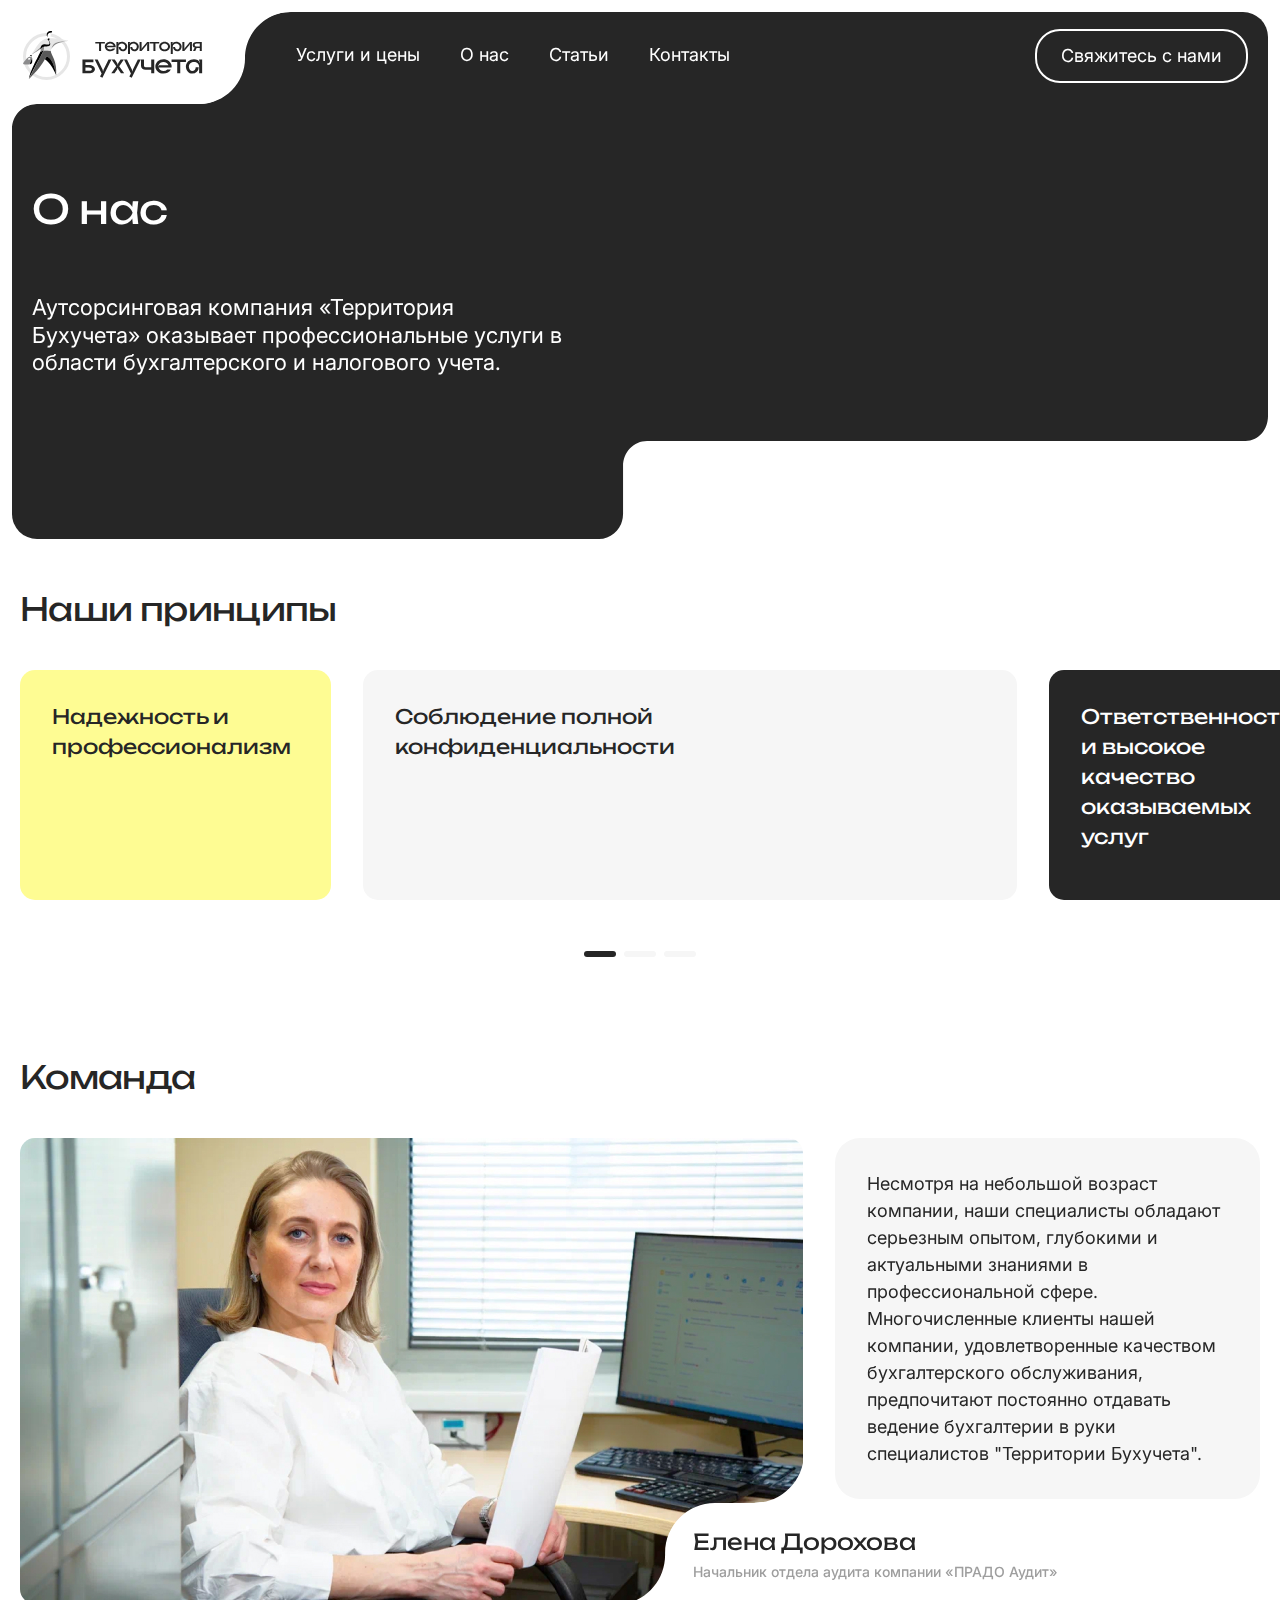
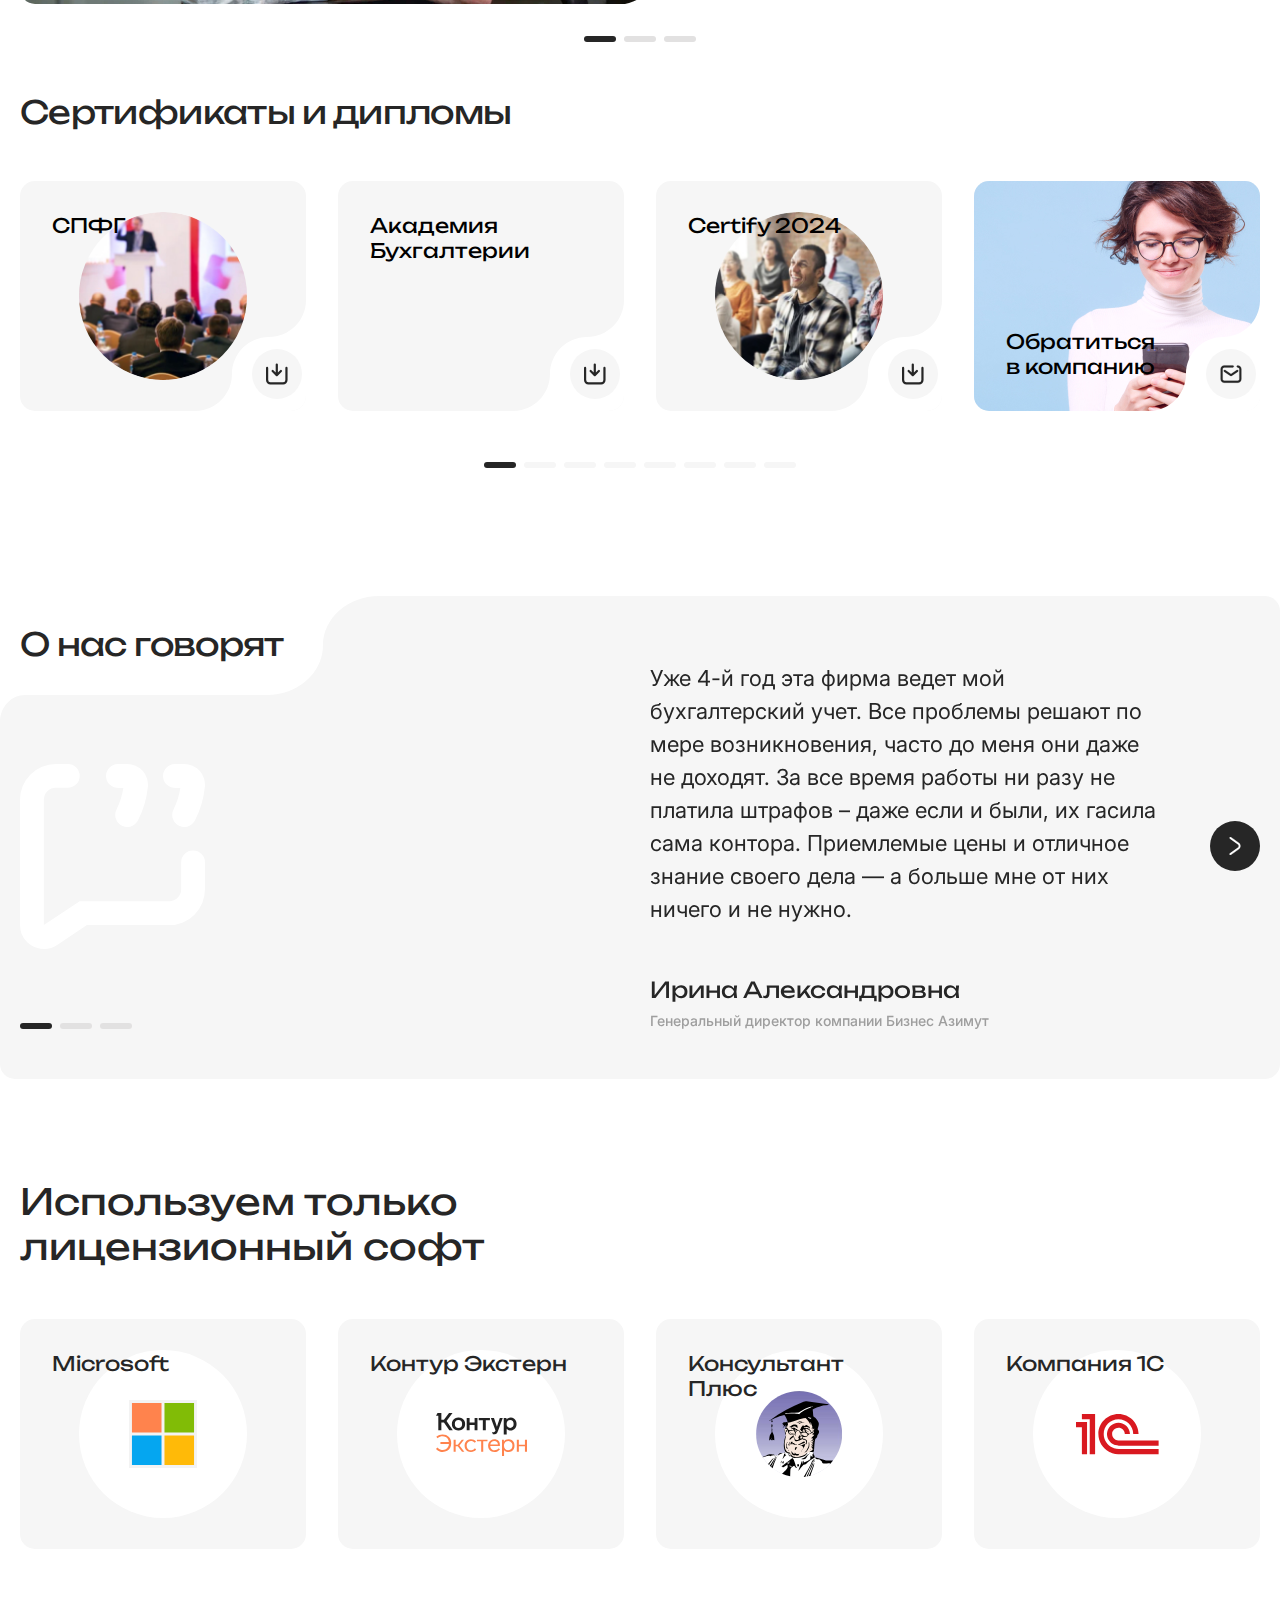
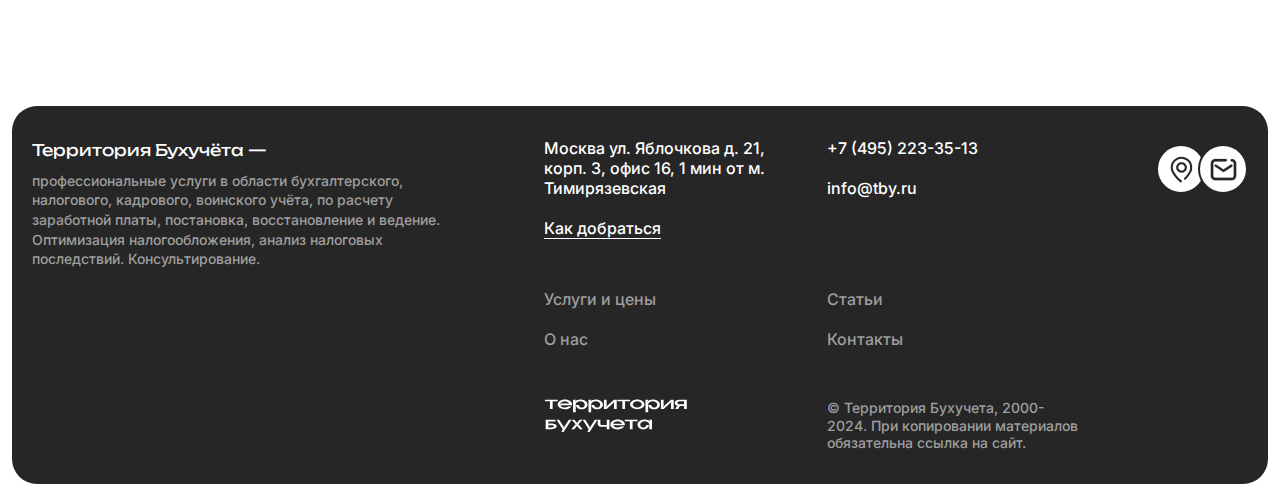
==== commit 28d06a93: "upd: Uppdate" ====
--- a/about.html
+++ b/about.html
@@ -571,6 +571,50 @@
 		</clipPath>
 	</svg>
 	<!-- end of decor -->
+	<!-- menu -->
+	<div class="menu" id="menu">
+		<div class="menu__wrap">
+			<div class="menu__top">
+				<picture class="menu__logotype">
+					<img src="img/logotype-text-white.svg" alt="Территория Бухучета">
+				</picture>
+				<button class="menu__close" aria-label="Закрыть">
+					<svg>
+						<use xlink:href="img/sprite.svg#icon-close"></use>
+					</svg>
+				</button>
+			</div>
+			<nav class="nav menu__nav">
+				<ul class="nav__list">
+					<li class="nav__item">
+						<a href="service.html" class="nav__link">Услуги и цены</a>
+					</li>
+					<li class="nav__item">
+						<a href="about.html" class="nav__link">О нас</a>
+					</li>
+					<li class="nav__item">
+						<a href="article.html" class="nav__link">Статьи</a>
+					</li>
+					<li class="nav__item">
+						<a href="contacts.html" class="nav__link">Контакты</a>
+					</li>
+				</ul>
+			</nav>
+			<div class="menu__bottom">
+				<div class="nav menu__nav">
+					<ul class="nav__list">
+						<li class="nav__item">
+							<a href="tel:+74952233513" class="nav__link">+7 (495) 223-35-13</a>
+						</li>
+						<li class="nav__item">
+							<a href="mailto:info@tby.ru" class="nav__link">info@tby.ru</a>
+						</li>
+					</ul>
+				</div>
+			</div>
+		</div>
+	</div>
+	<!-- end of menu -->
 	<!-- scripts -->
 	<script src="js/vendor.min.js"></script>
 	<script src="js/app.min.js"></script>
--- a/css/app.min.css
+++ b/css/app.min.css
@@ -1 +1 @@
-body{position:relative;overflow-x:hidden;font-family:"Inter",sans-serif;font-size:16px;line-height:1.25;color:#262626}ul,ol,li{display:block;padding:0;margin:0;list-style:none}h1,h2,h3,h4,h5,h6{margin:0;font-family:"Unbounded",sans-serif;font-weight:normal;line-height:1.25}p{margin:0}a{display:inline-block;color:#000;text-decoration:none;-webkit-transition:all .25s ease-in-out;transition:all .25s ease-in-out}a:hover{text-decoration:none;color:#000}a:active{color:#000}input[type=number]{-moz-appearance:textfield}input[type=number]::-webkit-outer-spin-button,input[type=number]::-webkit-inner-spin-button{display:none;-webkit-appearance:none;appearance:none;margin:0}picture{display:block}img{max-width:100%}svg{-webkit-transition:all .25s ease-in-out;transition:all .25s ease-in-out}.container{margin:0 auto;padding:0 20px;max-width:1380px;width:100%}@media screen and (max-width: 767px){.container{padding:0 12px}}.btn{display:-webkit-box;display:-ms-flexbox;display:flex;-webkit-box-align:center;-ms-flex-align:center;align-items:center;-webkit-box-pack:center;-ms-flex-pack:center;justify-content:center;padding:15px 24px;width:-webkit-fit-content;width:-moz-fit-content;width:fit-content;font-size:16px;font-weight:500;line-height:1;text-align:center;color:#fff;background:#ff834d;border:2px solid #ff834d;border-radius:25px;-webkit-transition:all .25s ease-in-out;transition:all .25s ease-in-out}.btn>svg{min-width:16px;width:16px;height:16px}.btn>*+*{margin-left:12px}.btn:focus{outline:none}.btn:hover{color:#fff}.btn--md{padding:16px 24px;font-size:18px;font-weight:normal}.btn--circle{padding:15px}.btn--dark{color:#fff;background:#262626;border-color:#262626}.btn--dark-border{color:#262626;background:rgba(0,0,0,0);border-color:#262626}.btn--dark-border:hover{color:#262626}.btn--white-border{color:#fff;background:rgba(0,0,0,0);border-color:#fff}.btn--white-border:hover{color:#fff}@media screen and (hover: hover){.btn:hover{color:#fff;background:#fe9567;border-color:#fe9567}.btn--dark:hover{color:#fff;background:#383838;border-color:#383838}.btn--dark-border:hover{color:#fff;background:#262626;border-color:#262626}.btn--white-border:hover{color:#262626;background:#fff;border-color:#fff}}@media screen and (max-width: 767px){.btn{padding:7.5px 16px;font-size:14px;font-weight:normal}.btn>svg{min-width:14px;width:14px;height:14px}.btn--circle{padding:7.5px}}.input-field__inner{position:relative;z-index:1}.input-field__input{-webkit-appearance:none;-moz-appearance:none;appearance:none;display:block;padding:0 0 8px 0;width:100%;font-size:22px;font-weight:normal;line-height:1.5;color:#262626;background:rgba(0,0,0,0);border:none;border-bottom:2px solid #262626;border-radius:0;-webkit-transition:all .25s ease-in-out;transition:all .25s ease-in-out}.input-field__input::-webkit-input-placeholder{opacity:1;color:#262626}.input-field__input::-moz-placeholder{opacity:1;color:#262626}.input-field__input:-ms-input-placeholder{opacity:1;color:#262626}.input-field__input::-ms-input-placeholder{opacity:1;color:#262626}.input-field__input::placeholder{opacity:1;color:#262626}.input-field__input:focus{outline:none}@media screen and (max-width: 767px){.input-field__input{padding:0 0 4px 0;font-size:16px}}.file__input{display:none}.file__label{display:-webkit-box;display:-ms-flexbox;display:flex;-webkit-box-align:center;-ms-flex-align:center;align-items:center;padding:10px 20px;width:-webkit-fit-content;width:-moz-fit-content;width:fit-content;font-size:20px;font-weight:normal;background:rgba(0,0,0,0);border:2px solid #262626;border-radius:25px;cursor:pointer;-webkit-transition:all .25s ease-in-out;transition:all .25s ease-in-out}.file__label>svg{min-width:16px;width:16px;height:32px;color:#262626}.file__label>*+*{margin-left:16px}.file__label:focus{outline:none}.file__label--lg{padding:14px 20px}@media screen and (hover: hover){.file__label:hover{color:#fff;background:#262626}.file__label:hover>svg{color:#fff}}@media screen and (max-width: 767px){.file__label{padding:6.75px 16px;font-size:14px;border:1px solid #262626}.file__label>svg{min-width:8px;width:8px;height:17px}.file__label>*+*{margin-left:12px}}.default-select .ss-main{width:100%}.default-select .ss-main .ss-single-selected{padding:8px 16px;width:100%;height:100%;font-size:14px;font-weight:normal;line-height:1.25;color:#262626;background:#fff;border:none;border-radius:25px;-webkit-transition:all .25s ease-in-out;transition:all .25s ease-in-out}.default-select .ss-main .ss-single-selected .placeholder .ss-disabled{color:#262626}.default-select .ss-main .ss-single-selected .placeholder{display:block;overflow:hidden;max-width:100%;line-height:1.25;white-space:nowrap;text-overflow:ellipsis}.default-select .ss-main .ss-single-selected .ss-arrow{margin:0 0 0 20px}.default-select .ss-main .ss-single-selected .ss-arrow span{padding:0;margin:0;min-width:14px;width:14px;height:14px;background-image:url(../img/sprite.svg#icon-caret-select);background-repeat:no-repeat;background-size:contain;background-position:center center;border:0;-webkit-transform:none;-ms-transform:none;transform:none;-webkit-transition:all .25s ease-in-out;transition:all .25s ease-in-out}.default-select .ss-main .ss-single-selected .ss-arrow span.arrow-up{-webkit-transform:translateY(0) rotate(180deg);-ms-transform:translateY(0) rotate(180deg);transform:translateY(0) rotate(180deg);margin:0}.default-select .ss-main .ss-single-selected .ss-arrow span.arrow-down{-webkit-transform:rotate(0);-ms-transform:rotate(0);transform:rotate(0)}.default-select .ss-main .ss-single-selected.ss-open-below,.default-select .ss-main .ss-single-selected.ss-open-above{border-radius:25px}.default-select .ss-main .ss-single-selected.ss-open-below+*{margin-top:6px}.default-select .ss-main .ss-single-selected.ss-open-above+*{-webkit-transform:scale(1) translateY(-6px);-ms-transform:scale(1) translateY(-6px);transform:scale(1) translateY(-6px);border-radius:25px}.default-select .ss-content .ss-search{display:none}.default-select .ss-content{z-index:99 !important;overflow:hidden;margin:0;padding:4px 0;max-width:calc(100vw - 48px);width:-webkit-max-content;width:-moz-max-content;width:max-content;color:#262626;background:#fff;border:none;border-radius:15px}.default-select .ss-content .ss-list{padding:0;max-height:none}.default-select .ss-content .ss-list .ss-option{padding:8px 16px;font-size:14px;font-weight:normal;line-height:1.25;color:#262626;cursor:pointer;-webkit-transition:all .25s ease-in-out;transition:all .25s ease-in-out}.default-select .ss-content .ss-list .ss-option.ss-disabled:not(.ss-option-selected){display:none}.default-select .ss-option:first-child.ss-disabled.ss-option-selected{display:none}.default-select .ss-content .ss-list .ss-option.ss-disabled{display:none}.default-select .ss-content .ss-list .ss-option:hover,.default-select .ss-content .ss-list .ss-option.ss-highlighted{color:#ff834d;background:rgba(0,0,0,0)}.default-select .ss-arrow .arrow-down{width:auto;height:auto;background:none}.circle-checkbox{display:-webkit-box;display:-ms-flexbox;display:flex;-webkit-box-align:center;-ms-flex-align:center;align-items:center;overflow:hidden;cursor:pointer}.circle-checkbox__input{display:none}.circle-checkbox__input:checked~.circle-checkbox__group .circle-checkbox__icon::before{background:#fff}.circle-checkbox__input[disabled]~.circle-checkbox__group{opacity:.4}.circle-checkbox__group{display:-webkit-box;display:-ms-flexbox;display:flex;-webkit-box-align:center;-ms-flex-align:center;align-items:center;margin:0;cursor:pointer}.circle-checkbox__icon{position:relative;display:block;overflow:hidden;margin-right:24px;min-width:27px;width:27px;height:27px;border:2px solid #fff;border-radius:50%;-webkit-transition:all .25s ease-in-out;transition:all .25s ease-in-out}.circle-checkbox__icon::before{content:"";position:absolute;top:50%;left:50%;z-index:1;-webkit-transform:translate(-50%, -50%);-ms-transform:translate(-50%, -50%);transform:translate(-50%, -50%);display:block;min-width:14px;width:14px;height:14px;border-radius:50%;-webkit-transition:all .25s ease-in-out;transition:all .25s ease-in-out}@media screen and (max-width: 767px){.circle-checkbox__icon{margin-right:13px;min-width:20px;width:20px;height:20px}.circle-checkbox__icon::before{min-width:10px;width:10px;height:10px}}.circle-checkbox__title{display:block;margin:auto 0;font-size:22px;font-weight:normal;line-height:1;text-align:left;-webkit-transition:all .25s ease-in-out;transition:all .25s ease-in-out}@media screen and (max-width: 767px){.circle-checkbox__title{font-size:16px}}.c-icons--white .c-icons__link{background:#262626;border-color:#fff}.c-icons--white .c-icons__icon{color:#fff}.c-icons--light .c-icons__link{background:#f6f6f6}.c-icons--accent .c-icons__link{background:#ff834d;border-color:#fff}.c-icons--accent .c-icons__link>svg{color:#fff}.c-icons--blue .c-icons__link{background:#bdd3f5}.c-icons--yellow .c-icons__link{background:#fefc93}.c-icons__list{display:-webkit-box;display:-ms-flexbox;display:flex}.c-icons__item+.c-icons__item{margin-left:-8px}.c-icons__link{display:-webkit-box;display:-ms-flexbox;display:flex;-webkit-box-align:center;-ms-flex-align:center;align-items:center;-webkit-box-pack:center;-ms-flex-pack:center;justify-content:center;min-width:50px;width:50px;height:50px;background:#fff;border:2px solid #262626;border-radius:50%}.c-icons__icon{min-width:27px;width:27px;height:27px;color:#262626}.c-text-icons{display:-webkit-inline-box;display:-ms-inline-flexbox;display:inline-flex;vertical-align:middle}.c-text-icons--sm .c-text-icons__icon{min-width:40px;width:40px;height:40px}@media screen and (max-width: 767px){.c-text-icons--sm .c-text-icons__icon{min-width:25px;width:25px;height:25px}}.c-text-icons--sm .c-text-icons__icon+.c-text-icons__icon{margin-left:-10px}@media screen and (max-width: 767px){.c-text-icons--sm .c-text-icons__icon+.c-text-icons__icon{margin-left:-4px}}.c-text-icons__icon+.c-text-icons__icon{margin-left:-15px}@media screen and (max-width: 767px){.c-text-icons__icon+.c-text-icons__icon{margin-left:-4px}}.c-text-icons__icon{display:block;overflow:hidden;min-width:60px;width:60px;height:60px}.c-text-icons__icon img{display:block;width:100%;height:100%;-o-object-fit:cover;object-fit:cover}@media screen and (max-width: 767px){.c-text-icons__icon{min-width:30px;width:30px;height:30px}}.header{position:fixed;top:29px;right:0;left:0;z-index:200;display:block}.header--white .header__logotype .dark{display:none}.header--white .header__logotype .white{display:block}.header--white .nav__link{color:#fff}.header--white .nav__link:hover{color:#fff}@media screen and (hover: hover){.header--white .nav__link:hover{border-color:#fff}}@media screen and (min-width: 1024px){.header::before{content:"";position:absolute;top:-29px;right:0;left:0;z-index:1;display:block;width:100%;height:12px;background:#fff}}@media screen and (max-width: 1023px){.header{top:24px}}.header__wrapper{position:relative;z-index:1;display:-webkit-box;display:-ms-flexbox;display:flex;-webkit-box-align:center;-ms-flex-align:center;align-items:center;-webkit-box-pack:justify;-ms-flex-pack:justify;justify-content:space-between}@media screen and (max-width: 1023px){.header__wrapper{padding:0 12px}}.header__logotype{display:block;margin-right:30px;overflow:hidden;min-width:183px;width:183px;height:50px}.header__logotype picture{display:block;width:100%;height:100%}.header__logotype img{display:block;width:100%;height:100%;-o-object-fit:contain;object-fit:contain;-o-object-position:left center;object-position:left center}@media screen and (min-width: 1024px)and (max-width: 1199px){.header__logotype{min-width:163px;width:163px;height:54px}}@media screen and (max-width: 1023px){.header__logotype{min-width:143px;width:143px;height:34px}.header__logotype .white{display:none}}.header__nav{margin-right:auto;padding-left:63px}@media screen and (min-width: 1024px)and (max-width: 1199px){.header__nav{padding-left:33px}}@media screen and (max-width: 1023px){.header__nav{display:none}}.header__btn{margin-left:12px}@media screen and (max-width: 1023px){.header__btn{display:none}}@media screen and (min-width: 1024px){.header__icons{display:none}}@media screen and (min-width: 1380px){.header__before{width:calc((100vw - 1340px)/2 + 260px - 90px)}}@media screen and (min-width: 1200px)and (max-width: 1379px){.header__before{width:189px}}@media screen and (min-width: 1024px)and (max-width: 1199px){.header__before{width:163px}}@media screen and (min-width: 1024px){.header__before{position:absolute;top:-17px;left:11px;z-index:-1;height:92px;background:#fff}.header__before::before{content:"";position:absolute;top:0;left:0;z-index:1;display:block;width:162px;height:117px;background:#fff;-webkit-clip-path:url(#main-before-left);clip-path:url(#main-before-left)}.header__before::after{content:"";position:absolute;top:0;right:1px;z-index:1;-webkit-transform:translate(100%, 0);-ms-transform:translate(100%, 0);transform:translate(100%, 0);display:block;width:91px;height:92px;background:#fff;-webkit-clip-path:url(#main-before-right);clip-path:url(#main-before-right)}}.nav__list{display:-webkit-box;display:-ms-flexbox;display:flex;-webkit-box-align:center;-ms-flex-align:center;align-items:center;width:-webkit-fit-content;width:-moz-fit-content;width:fit-content}@media screen and (max-width: 1023px){.nav__list{-webkit-box-orient:vertical;-webkit-box-direction:normal;-ms-flex-direction:column;flex-direction:column;-webkit-box-align:start;-ms-flex-align:start;align-items:flex-start}}.nav__item+.nav__item{margin-left:40px}@media screen and (max-width: 1023px){.nav__item+.nav__item{margin-top:40px;margin-left:0}}.nav__link{display:block;width:-webkit-fit-content;width:-moz-fit-content;width:fit-content;font-size:18px;font-weight:normal;border-bottom:1px solid rgba(0,0,0,0)}@media screen and (hover: hover){.nav__link:hover{border-color:#262626}}@media screen and (max-width: 1023px){.nav__link{font-family:"Unbounded",sans-serif;font-size:20px;letter-spacing:-0.02em;color:#fff}.nav__link:hover{color:#fff}}.footer{position:relative;z-index:1;margin:50px 12px 12px;padding:32px 0;color:#fff}.footer::before{content:"";position:absolute;top:0;right:0;bottom:0;left:0;z-index:-1;display:block;width:100%;height:100%;background:#262626;border-radius:25px}.footer--indent-lg{margin-top:100px}@media screen and (max-width: 1023px){.footer::before{border-radius:15px}}@media screen and (min-width: 768px)and (max-width: 1023px){.footer{padding:20px 0}}@media screen and (max-width: 767px){.footer{margin-top:12px;padding:12px 0}.footer--indent-lg{margin-top:24px}}.footer__wrapper{display:-webkit-box;display:-ms-flexbox;display:flex;-webkit-box-pack:justify;-ms-flex-pack:justify;justify-content:space-between}.footer__left{max-width:424px;width:100%}@media screen and (min-width: 1024px)and (max-width: 1199px){.footer__left{max-width:364px}}@media screen and (max-width: 1023px){.footer__left{display:none}}.footer__right{display:-webkit-box;display:-ms-flexbox;display:flex;-webkit-box-orient:vertical;-webkit-box-direction:normal;-ms-flex-direction:column;flex-direction:column;-webkit-box-pack:justify;-ms-flex-pack:justify;justify-content:space-between;padding-left:88px;max-width:calc(100% - 424px);width:100%}@media screen and (min-width: 1024px)and (max-width: 1199px){.footer__right{padding-left:40px;max-width:calc(100% - 364px)}}@media screen and (max-width: 1023px){.footer__right{padding:0;max-width:none}}.footer__title{font-family:"Unbounded",sans-serif;font-size:16px;font-weight:normal;line-height:1.55}.footer__title span{display:block;font-family:"Inter",sans-serif;font-size:14px;font-weight:500;color:#9e9e9e}.footer__inner{display:-webkit-box;display:-ms-flexbox;display:flex}@media screen and (max-width: 1023px){.footer__inner:not(.footer__inner--nowrap){-webkit-box-orient:vertical;-webkit-box-direction:normal;-ms-flex-direction:column;flex-direction:column}.footer__inner:not(.footer__inner--nowrap) .footer__block{width:100%}.footer__inner:not(.footer__inner--nowrap) .footer__block:nth-child(n+2){margin-top:24px}.footer__inner--nowrap .footer__block{width:calc(50% - 10px)}.footer__inner--nowrap .footer__block:nth-child(2n){margin-left:20px}.footer__inner--nowrap .footer__block:nth-child(n+3){margin-top:12px}}.footer__inner+.footer__inner{margin-top:50px}@media screen and (max-width: 1023px){.footer__inner+.footer__inner{margin-top:24px}.footer__inner+.footer__inner:last-child{margin-top:34px}}@media screen and (min-width: 1400px){.footer__block:first-child{max-width:352px;width:100%}.footer__block:nth-child(2){margin-left:51px;max-width:266px;width:100%}.footer__block:nth-child(2)+.footer__block:last-child{margin-left:auto}}@media screen and (min-width: 1200px)and (max-width: 1399px){.footer__block:first-child{max-width:252px;width:100%}.footer__block:nth-child(2){margin-left:31px;max-width:252px;width:100%}.footer__block:nth-child(2)+.footer__block:last-child{margin-left:auto}}@media screen and (min-width: 1024px)and (max-width: 1199px){.footer__block:first-child{max-width:212px;width:100%}.footer__block:nth-child(2){margin-left:21px;max-width:212px;width:100%}.footer__block:nth-child(2)+.footer__block:last-child{margin-left:auto}}@media screen and (max-width: 1023px){.footer__block:nth-child(2)+.footer__block:last-child{display:none}}.footer__logotype{display:block;overflow:hidden;min-width:143px;width:143px;height:34px}.footer__logotype img{display:block;width:100%;height:100%;-o-object-fit:contain;object-fit:contain}.footer__address{display:block;margin:0;width:-webkit-fit-content;width:-moz-fit-content;width:fit-content;font-size:16px;font-weight:500;color:#fff}@media screen and (max-width: 767px){.footer__address{font-size:12px}}.footer__address+.footer__link,.footer__link+.footer__link{margin-top:20px}@media screen and (max-width: 1023px){.footer__address+.footer__link,.footer__link+.footer__link{margin-top:12px}}.footer__link{display:block;width:-webkit-fit-content;width:-moz-fit-content;width:fit-content;font-size:16px;font-weight:500;color:#fff}.footer__link:hover{color:#fff}.footer__link--underline{border-bottom:1px solid #fff}@media screen and (hover: hover){.footer__link:hover{color:#ff834d;border-color:#ff834d}}@media screen and (max-width: 767px){.footer__link{font-size:12px}}.footer__icons{margin-top:6px}.footer__list-item+.footer__list-item{margin-top:20px}@media screen and (max-width: 767px){.footer__list-item+.footer__list-item{margin-top:12px}}.footer__list-link{display:block;width:-webkit-fit-content;width:-moz-fit-content;width:fit-content;font-size:16px;font-weight:500;color:#9e9e9e}.footer__list-link:hover{color:#9e9e9e}@media screen and (hover: hover){.footer__list-link:hover{color:#ff834d}}@media screen and (max-width: 767px){.footer__list-link{font-size:12px}}.footer__copyright{display:block;width:-webkit-fit-content;width:-moz-fit-content;width:fit-content;font-size:14px;font-weight:500;color:#9e9e9e}@media screen and (max-width: 767px){.footer__copyright{max-width:266px;font-size:12px}}.menu{position:fixed;top:12px;right:12px;left:12px;z-index:1000;-webkit-transform:translate(104%, 0);-ms-transform:translate(104%, 0);transform:translate(104%, 0);display:block;overflow-x:hidden;overflow-y:auto;max-height:calc(100dvh - 24px);max-width:calc(100% - 24px);width:100%;background:#262626;border-radius:15px;opacity:0;visibility:hidden;pointer-events:none;-webkit-transition:all .25s ease-in-out;transition:all .25s ease-in-out}.menu.is--active{-webkit-transform:translate(0, 0);-ms-transform:translate(0, 0);transform:translate(0, 0);opacity:1;visibility:visible;pointer-events:auto}.menu__wrap{padding:16px 12px 40px;min-height:calc(100dvh - 24px)}.menu__top{display:-webkit-box;display:-ms-flexbox;display:flex;-webkit-box-align:center;-ms-flex-align:center;align-items:center;-webkit-box-pack:justify;-ms-flex-pack:justify;justify-content:space-between;margin-bottom:30px}.menu__logotype{display:block;overflow:hidden;min-width:143px;width:143px;height:34px}.menu__logotype img{display:block;width:100%;height:100%;-o-object-fit:contain;object-fit:contain;-o-object-position:left center;object-position:left center}.menu__close{display:-webkit-box;display:-ms-flexbox;display:flex;-webkit-box-align:center;-ms-flex-align:center;align-items:center;-webkit-box-pack:center;-ms-flex-pack:center;justify-content:center;padding:0;min-width:50px;width:50px;height:50px;font-size:0;background:rgba(0,0,0,0);border:2px solid #fff;border-radius:50%;-webkit-transition:all .25s ease-in-out;transition:all .25s ease-in-out}.menu__close>svg{min-width:17px;width:17px;height:17px;color:#fff}.menu__close:focus{outline:none}.menu__bottom{margin-top:30px;padding-top:30px;border-top:1px solid #424242}.scroll-disabled{overflow:hidden}.wrapper{display:-webkit-box;display:-ms-flexbox;display:flex;-webkit-box-orient:vertical;-webkit-box-direction:normal;-ms-flex-direction:column;flex-direction:column;overflow:hidden;min-height:100vh}.wrapper__content{-webkit-box-flex:1;-ms-flex:1 1 100%;flex:1 1 100%}.section-inner{margin-top:25px;padding-top:25px}@media screen and (max-width: 767px){.section-inner{margin-top:12px;padding-top:12px}}@media screen and (min-width: 768px){.section-inner__content>*:not(.wide){padding:0 32px;max-width:947px}}@media screen and (max-width: 767px){.section-inner__content{padding:0 12px}}.section-info{margin-top:50px;padding-top:50px}@media screen and (max-width: 767px){.section-info{margin-top:12px;padding-top:12px}}.section-info__content{margin:0 auto;max-width:883px;width:100%;text-align:center}.content{font-size:22px;font-weight:normal;line-height:1.6}@media screen and (max-width: 767px){.content{font-size:16px}}.content>*:not(:last-child){margin-bottom:50px}@media screen and (max-width: 767px){.content>*:not(:last-child){margin-bottom:24px}}.content h1:not([class]),.content h2:not([class]),.content h3:not([class]),.content h4:not([class]),.content h5:not([class]),.content h6:not([class]){font-family:"Unbounded",sans-serif;font-weight:normal}.content h1:not([class]){font-size:40px;line-height:1.375}@media screen and (max-width: 767px){.content h1:not([class]){font-size:20px;letter-spacing:-0.02em}}.content h2:not([class]){font-size:32px;line-height:1.5625;letter-spacing:-0.02em}@media screen and (max-width: 767px){.content h2:not([class]){font-size:19px;line-height:1.3157894737}}.content h3:not([class]){font-size:28px;line-height:1.7857142857;letter-spacing:-0.02em}@media screen and (max-width: 767px){.content h3:not([class]){font-size:19px;line-height:1.3157894737}}.content h4:not([class]){font-size:22px;line-height:1.8181818182}@media screen and (max-width: 767px){.content h4:not([class]){font-size:16px;line-height:1.5}}.content h5:not([class]){font-size:20px;line-height:1.5}@media screen and (max-width: 767px){.content h5:not([class]){font-size:16px}}.content h6:not([class]){font-size:18px;line-height:1.5}@media screen and (max-width: 767px){.content h6:not([class]){font-size:15px}}.content ul:not([class]) li{position:relative;z-index:1;display:block;margin:0;padding-left:56px;font-size:22px;font-weight:normal;line-height:1.6}.content ul:not([class]) li::before{content:"";position:absolute;top:18px;left:0;z-index:1;display:block;width:40px;height:2px;background:#bdd3f5}@media screen and (max-width: 767px){.content ul:not([class]) li{padding-left:40px;font-size:16px}.content ul:not([class]) li::before{top:11px;width:28px}}.content ul:not([class]) li+li{margin-top:46px}@media screen and (max-width: 767px){.content ul:not([class]) li+li{margin-top:24px}}.content ol:not([class]){counter-reset:num-list}.content ol:not([class]) li{position:relative;z-index:1;display:block;margin:0;padding-left:56px;font-size:22px;font-weight:normal;line-height:1.6}.content ol:not([class]) li::before{content:"";counter-increment:num-list;content:counter(num-list);position:absolute;top:0;left:0;z-index:1;display:-webkit-box;display:-ms-flexbox;display:flex;-webkit-box-align:center;-ms-flex-align:center;align-items:center;-webkit-box-pack:center;-ms-flex-pack:center;justify-content:center;width:32px;height:32px;font-size:16px;font-weight:normal;line-height:1.6;text-align:center;border:3px solid #bdd3f5;border-radius:50%}@media screen and (max-width: 767px){.content ol:not([class]) li{padding-left:40px;font-size:16px}.content ol:not([class]) li::before{width:25px;height:25px;font-size:14px;border:2px solid #bdd3f5}}.content ol:not([class]) li+li{margin-top:46px}@media screen and (max-width: 767px){.content ol:not([class]) li+li{margin-top:24px}}.content b,.content strong{font-weight:600}.content picture{display:block;overflow:hidden;width:100%;border-radius:25px}.content-slider__slider-wrapper{overflow-x:clip;margin:0 calc(50% - 50vw)}.content-slider__slider-wrapper .swiper{overflow:visible;margin:0 auto;padding:0 20px;max-width:1380px;width:100%}@media screen and (max-width: 767px){.content-slider__slider-wrapper .swiper{padding:0 24px}}.content-slider__slider-wrapper .swiper-slide{width:-webkit-fit-content;width:-moz-fit-content;width:fit-content;height:auto}.content-slider__slide{display:block;overflow:hidden;min-width:654px;width:654px;height:466px;border-radius:25px}.content-slider__slide img{display:block;width:100%;height:100%;-o-object-fit:cover;object-fit:cover}@media screen and (max-width: 767px){.content-slider__slide{min-width:293px;width:293px;height:200px;border-radius:15px}}.content-author__wrapper{position:relative;z-index:1;display:-webkit-box;display:-ms-flexbox;display:flex;-webkit-box-align:end;-ms-flex-align:end;align-items:flex-end}.content-author__img{position:relative;z-index:1;display:block;overflow:hidden;max-width:884px;min-width:884px;width:100%;height:414px;border-radius:15px}.content-author__img img{display:block;width:100%;height:100%;-o-object-fit:cover;object-fit:cover}@media screen and (min-width: 1024px)and (max-width: 1199px){.content-author__img{max-width:700px;min-width:700px;height:328px}}@media screen and (min-width: 1024px){.content-author__img::after{content:"";position:absolute;right:-1px;bottom:-1px;z-index:1;display:block;width:139px;height:139px;background:#fff;-webkit-clip-path:url(#information-card);clip-path:url(#information-card)}}@media screen and (max-width: 1023px){.content-author__img{max-width:none;min-width:auto;height:300px}.content-author__img::before{content:"";position:absolute;bottom:-1px;z-index:1;display:block;width:96px;height:92px;background:#fff;-webkit-clip-path:url(#content-author-before);clip-path:url(#content-author-before)}.content-author__img::after{content:"";position:absolute;right:-1px;bottom:-1px;z-index:1;display:block;width:159px;height:142px;background:#fff;-webkit-clip-path:url(#content-author-after);clip-path:url(#content-author-after)}}@media screen and (min-width: 768px)and (max-width: 1023px){.content-author__img::before{left:334px}}@media screen and (max-width: 767px){.content-author__img::before{left:60px}}@media screen and (max-width: 359px){.content-author__img::after{width:109px}}.content-author__body{position:relative;z-index:10;margin-left:-67px;max-width:calc(100% - 817px);width:100%}@media screen and (min-width: 1024px)and (max-width: 1199px){.content-author__body{max-width:calc(100% - 700px)}}@media screen and (max-width: 1023px){.content-author__body{position:absolute;right:0;bottom:0;margin-left:0;padding-bottom:12px}.content-author__body::before{content:"";position:absolute;right:0;bottom:-1px;z-index:-1;display:block;height:92px;background:#fff}}@media screen and (min-width: 768px)and (max-width: 1023px){.content-author__body{max-width:calc(100% - 429px)}.content-author__body::before{width:100%}}@media screen and (max-width: 767px){.content-author__body{max-width:calc(100% - 129px)}.content-author__body::before{width:calc(100% - 26px)}}.content-author__title{display:block;overflow:hidden;max-width:100%;width:-webkit-fit-content;width:-moz-fit-content;width:fit-content;font-family:"Unbounded",sans-serif;font-size:22px;font-weight:normal;white-space:nowrap;text-overflow:ellipsis}@media screen and (max-width: 767px){.content-author__title{font-size:16px}}.content-author__help{display:-webkit-box;-webkit-line-clamp:2;-webkit-box-orient:vertical;overflow:hidden;margin-top:8px;max-width:294px;width:-webkit-fit-content;width:-moz-fit-content;width:fit-content;font-size:14px;font-weight:500;line-height:1.2142857143;text-overflow:ellipsis;color:#9e9e9e}@media screen and (max-width: 767px){.content-author__help{font-size:12px;line-height:1.25}}.main{position:relative;z-index:1;margin:12px 12px 0}.main--light .main__wrap{color:#262626;background:#f6f6f6}.main--accent .main__wrap{color:#fff;background:#ff834d}.main--blue .main__wrap{color:#262626;background:#bdd3f5}.main--yellow .main__wrap{color:#262626;background:#fefc93}@media screen and (min-width: 768px)and (max-width: 1023px){.main{margin:12px 20px 0}}.main__wrap{position:relative;z-index:5;color:#fff;background:#262626;border-radius:25px}@media screen and (min-width: 1024px){.main__wrap--contacts{border-radius:25px 25px 0 25px}.main__wrap--contacts::after{content:"";position:absolute;right:0;bottom:0;z-index:1;-webkit-transform:translate(0, 100%);-ms-transform:translate(0, 100%);transform:translate(0, 100%);display:block;width:441px;height:86px;background:#ff834d;-webkit-clip-path:url(#contacts-after);clip-path:url(#contacts-after)}}@media screen and (max-width: 1023px){.main__wrap{border-radius:15px}}@media screen and (min-width: 1380px){.main__before{width:calc((100vw - 1340px)/2 + 259px - 90px)}}@media screen and (min-width: 1200px)and (max-width: 1379px){.main__before{width:189px}}@media screen and (min-width: 1024px)and (max-width: 1199px){.main__before{width:163px}}@media screen and (min-width: 1024px){.main__before{position:absolute;top:0;left:0;z-index:-1;height:92px;background:#fff}.main__before::before{content:"";position:absolute;top:0;left:0;z-index:1;display:block;width:162px;height:117px;background:#fff;-webkit-clip-path:url(#main-before-left);clip-path:url(#main-before-left)}.main__before::after{content:"";position:absolute;top:0;right:1px;z-index:1;-webkit-transform:translate(100%, 0);-ms-transform:translate(100%, 0);transform:translate(100%, 0);display:block;width:91px;height:92px;background:#fff;-webkit-clip-path:url(#main-before-right);clip-path:url(#main-before-right)}}@media screen and (max-width: 1023px){.main__before{display:none}}@media screen and (min-width: 1200px){.main__after{width:calc((100vw - 1340px)/2 + 670px + 30px - 50px)}}@media screen and (min-width: 1024px)and (max-width: 1199px){.main__after{width:calc((100vw - 1340px)/2 + 670px + 23px - 50px)}}@media screen and (min-width: 1024px){.main__after{position:absolute;right:0;bottom:0;z-index:-1;height:123px}.main__after::before{content:"";position:absolute;left:1px;bottom:0;z-index:1;-webkit-transform:translate(-100%, 0);-ms-transform:translate(-100%, 0);transform:translate(-100%, 0);display:block;width:50px;height:98px;background:#fff;-webkit-clip-path:url(#main-after-left);clip-path:url(#main-after-left)}.main__after::after{content:"";position:absolute;right:0;bottom:0;z-index:1;display:block;width:100%;height:123px;background:#fff;-webkit-clip-path:url(#main-after-right);clip-path:url(#main-after-right)}}@media screen and (max-width: 1023px){.main__after{display:none}}.main__body{display:-webkit-box;display:-ms-flexbox;display:flex;-webkit-box-orient:vertical;-webkit-box-direction:normal;-ms-flex-direction:column;flex-direction:column;padding:162px 0 32px;max-width:759px;min-height:527px;width:100%}@media screen and (min-width: 768px)and (max-width: 1023px){.main__body{padding:127px 0 20px;min-height:400px}}@media screen and (max-width: 767px){.main__body{padding:117px 0 20px;min-height:260px}}.main__heading{font-family:"Unbounded",sans-serif;font-size:40px;font-weight:normal;line-height:1.35;letter-spacing:-0.02em}@media screen and (max-width: 767px){.main__heading{font-size:20px;line-height:1.4}}.main__description{margin-top:50px;max-width:530px;width:100%;font-size:22px;font-weight:normal}@media screen and (min-width: 1024px)and (max-width: 1199px){.main__description{max-width:450px}}@media screen and (max-width: 767px){.main__description{margin-top:24px;padding-bottom:40px;font-size:16px}}.main__bottom{display:-webkit-box;display:-ms-flexbox;display:flex;-webkit-box-align:center;-ms-flex-align:center;align-items:center;margin-top:auto;padding-top:50px;width:-webkit-fit-content;width:-moz-fit-content;width:fit-content}@media screen and (min-width: 1200px){.main__bottom--wide{margin-bottom:-57px;max-width:986px;min-width:986px;width:100%}}@media screen and (min-width: 1024px)and (max-width: 1199px){.main__bottom--wide{margin-bottom:-57px;max-width:886px;min-width:886px;width:100%}}.main__btn+.main__help{margin-left:16px}.main__help{display:block;width:-webkit-fit-content;width:-moz-fit-content;width:fit-content;font-size:16px;font-weight:500}@media screen and (max-width: 767px){.main__help{display:none}}.main__img{position:absolute;right:-130px;bottom:-36px;z-index:10;display:block;overflow:hidden;min-width:330px;width:330px;height:330px;border-radius:50%}.main__img img{display:block;width:100%;height:100%;-o-object-fit:cover;object-fit:cover}@media screen and (min-width: 1024px)and (max-width: 1199px){.main__img{min-width:230px;width:230px;height:230px}}@media screen and (max-width: 1023px){.main__img{display:none}}.main__additional{display:-webkit-box;display:-ms-flexbox;display:flex;max-width:1340px;width:100%}@media screen and (min-width: 1024px){.main__additional{position:absolute;bottom:0;left:50%;z-index:1;-webkit-transform:translate(-50%, 0);-ms-transform:translate(-50%, 0);transform:translate(-50%, 0);-webkit-box-pack:end;-ms-flex-pack:end;justify-content:flex-end}}@media screen and (max-width: 1023px){.main__additional{margin-top:12px}}@media screen and (min-width: 1200px){.main__services,.main__about,.main__achievement{width:calc(50% - 16px)}}@media screen and (min-width: 1024px)and (max-width: 1199px){.main__services,.main__about,.main__achievement{width:calc(50% - 10px)}}@media screen and (max-width: 1023px){.main__services,.main__about,.main__achievement{width:100%}}.main__contacts{margin-top:12px}.main-achievement__item{position:relative;z-index:1;display:block;overflow:hidden;padding:16px 24px 24px;background:#f6f6f6;border-radius:15px}@media screen and (max-width: 767px){.main-achievement__item{padding:12px 16px}}.main-achievement__top{display:-webkit-box;display:-ms-flexbox;display:flex;-webkit-box-align:center;-ms-flex-align:center;align-items:center}.main-achievement__icon{display:block;overflow:hidden;margin-right:16px;min-width:50px;width:50px;height:50px}.main-achievement__icon img{display:block;width:100%;height:100%;-o-object-fit:contain;object-fit:contain}@media screen and (max-width: 767px){.main-achievement__icon{margin-right:13px;min-width:30px;width:30px;height:30px}}.main-achievement__title{display:block;width:-webkit-fit-content;width:-moz-fit-content;width:fit-content;font-size:16px;font-weight:normal;letter-spacing:-0.02em}@media screen and (max-width: 767px){.main-achievement__title{font-size:14px}}.main-achievement__help{display:block;margin-top:32px;width:-webkit-fit-content;width:-moz-fit-content;width:fit-content;font-size:14px;font-weight:normal;color:#9e9e9e}@media screen and (max-width: 767px){.main-achievement__help{margin-top:24px;font-size:12px}}.contacts{position:relative;z-index:1}.contacts__wrap{display:-webkit-box;display:-ms-flexbox;display:flex;-webkit-box-orient:vertical;-webkit-box-direction:normal;-ms-flex-direction:column;flex-direction:column;-webkit-box-pack:end;-ms-flex-pack:end;justify-content:flex-end;padding:50px 0;min-height:571px}@media screen and (max-width: 1023px){.contacts__wrap{min-height:558px}}.contacts__map{position:absolute;top:0;right:0;bottom:0;left:0;z-index:1;display:block;width:100%;height:100%;background:#f6f6f6;border-radius:15px}@media screen and (min-width: 1024px){.contacts__map::after{content:"";position:absolute;top:0;right:0;z-index:1;display:block;width:453px;height:86px;background:#fff;-webkit-clip-path:url(#contacts-after);clip-path:url(#contacts-after)}}@media screen and (max-width: 1023px){.contacts__map{border-radius:0}}@media screen and (min-width: 768px)and (max-width: 1023px){.contacts__map{margin:0 -20px;width:calc(100% + 40px)}}@media screen and (max-width: 767px){.contacts__map{margin:0 -12px;width:calc(100% + 24px)}}.contacts__holder{display:none}.contacts__holder.is--active{display:block}.contacts__list{position:relative;z-index:10}.contacts__item+.contacts__item{margin-top:20px}@media screen and (max-width: 767px){.contacts__item+.contacts__item{margin-top:12px}}.contacts__link{display:-webkit-box;display:-ms-flexbox;display:flex;-webkit-box-align:center;-ms-flex-align:center;align-items:center;padding:12px 24px;width:-webkit-fit-content;width:-moz-fit-content;width:fit-content;font-size:18px;font-weight:500;text-align:left;color:#fff;background:#262626;border-radius:40px}.contacts__link>svg{min-width:28px;width:28px;height:28px;color:#fff}.contacts__link>*+*{margin-left:24px}.contacts__link:hover{color:#fff}@media screen and (max-width: 767px){.contacts__link{padding:8px 16px;font-size:14px;font-weight:normal}.contacts__link>svg{min-width:16px;width:16px;height:16px}.contacts__link>*+*{margin-left:12px}}.contacts-tabs__list{display:-webkit-box;display:-ms-flexbox;display:flex;-ms-flex-wrap:wrap;flex-wrap:wrap;margin-right:-16px;margin-bottom:-16px}@media screen and (max-width: 767px){.contacts-tabs__list{display:none}}.contacts-tabs__item{margin-right:16px;margin-bottom:16px}.contacts-tabs__item.is--active .contacts-tabs__tab{color:#262626;background:#fff}.contacts-tabs__item.is--active .contacts-tabs__tab:hover{color:#262626}.contacts-tabs__tab{display:block;padding:14px 16px;width:-webkit-fit-content;width:-moz-fit-content;width:fit-content;font-size:16px;font-weight:500;text-align:center;color:#fff;background:#ff834d;border:1px solid #fff;border-radius:50px}.contacts-tabs__tab:focus{outline:none}.contacts-tabs__tab:hover{color:#fff}@media screen and (min-width: 768px){.contacts-tabs__select{display:none}}.services{margin-top:16px;padding-top:16px}.services--indent-lg{margin-top:50px;padding-top:50px}@media screen and (max-width: 767px){.services{margin-top:6px;padding-top:6px}.services--indent-lg{margin-top:12px;padding-top:12px}}.services__wrapper{display:-webkit-box;display:-ms-flexbox;display:flex;-ms-flex-wrap:wrap;flex-wrap:wrap}@media screen and (min-width: 1200px){.services__item{width:calc(50% - 16px)}.services__item:nth-child(2n){margin-left:32px}.services__item:nth-child(n+3){margin-top:32px}}@media screen and (min-width: 1024px)and (max-width: 1199px){.services__item{width:calc(50% - 10px)}.services__item:nth-child(2n){margin-left:20px}.services__item:nth-child(n+3){margin-top:20px}}@media screen and (min-width: 768px)and (max-width: 1023px){.services__item{width:100%}.services__item:nth-child(n+2){margin-top:20px}}@media screen and (max-width: 767px){.services__item{width:100%}.services__item:nth-child(n+2){margin-top:12px}}.services-card--blue .services-card__wrap::before,.services-card--blue .services-card__wrap::after{background:#bdd3f5}.services-card--blue .services-card__icon{background:#bdd3f5}.services-card--dark .services-card__wrap{color:#fff}.services-card--dark .services-card__wrap::before,.services-card--dark .services-card__wrap::after{background:#262626}.services-card--dark .services-card__icon{background:#262626}.services-card--dark .services-card__icon>svg{color:#fff}.services-card__wrap{position:relative;z-index:1;display:-webkit-box;display:-ms-flexbox;display:flex;-webkit-box-orient:vertical;-webkit-box-direction:normal;-ms-flex-direction:column;flex-direction:column;-webkit-box-pack:justify;-ms-flex-pack:justify;justify-content:space-between;overflow:hidden;padding:32px;min-height:230px}.services-card__wrap::before{content:"";position:absolute;right:0;bottom:0;z-index:-1;display:block;width:100%;height:100%;background:#f6f6f6;border-radius:15px;-webkit-clip-path:polygon(0 0, 100% 0, 100% calc(100% - 109px), calc(100% - 109px) calc(100% - 109px), calc(100% - 109px) 100%, 0 100%);clip-path:polygon(0 0, 100% 0, 100% calc(100% - 109px), calc(100% - 109px) calc(100% - 109px), calc(100% - 109px) 100%, 0 100%)}.services-card__wrap::after{content:"";position:absolute;right:0;bottom:0;z-index:1;display:block;width:110px;height:110px;background:#f6f6f6;-webkit-clip-path:url(#services-card);clip-path:url(#services-card)}@media screen and (max-width: 767px){.services-card__wrap{padding:20px;min-height:200px}}.services-card__block+.services-card__block{margin-top:20px}.services-card__title{display:block;width:-webkit-fit-content;width:-moz-fit-content;width:fit-content;font-family:"Unbounded",sans-serif;font-size:22px;font-weight:normal}@media screen and (max-width: 767px){.services-card__title{font-size:16px}}.services-card__info{display:-webkit-box;display:-ms-flexbox;display:flex;-webkit-box-align:center;-ms-flex-align:center;align-items:center;max-width:459px;width:-webkit-fit-content;width:-moz-fit-content;width:fit-content;font-size:14px;font-weight:500;color:#9e9e9e}.services-card__info>svg{min-width:32px;width:32px;height:32px;color:#ff834d}.services-card__info>*+*{margin-left:16px}@media screen and (max-width: 767px){.services-card__info{max-width:195px;font-size:12px}.services-card__info>svg{display:none}.services-card__info>*+*{margin-left:0}}.services-card__icon{position:absolute;right:12px;bottom:12px;z-index:1;display:-webkit-box;display:-ms-flexbox;display:flex;-webkit-box-align:center;-ms-flex-align:center;align-items:center;-webkit-box-pack:center;-ms-flex-pack:center;justify-content:center;min-width:50px;width:50px;height:50px;background:#f6f6f6;border-radius:50%}.services-card__icon>svg{min-width:18px;width:18px;height:18px;color:#262626}.services-card__img{position:absolute;top:50%;left:50%;z-index:-1;-webkit-transform:translate(-50%, -50%);-ms-transform:translate(-50%, -50%);transform:translate(-50%, -50%);display:block;overflow:hidden;width:168px;height:168px;border-radius:50%}.services-card__img img{display:block;width:100%;height:100%;-o-object-fit:cover;object-fit:cover}@media screen and (max-width: 767px){.services-card__img{width:120px;height:120px}}.about-slider__slider-wrapper{display:block;width:100%;height:100%;background:#f6f6f6;border-radius:15px}.about-slider__slider-wrapper .swiper-slide{height:auto}.about-slider__slider-wrapper .swiper-pagination{position:absolute;left:32px;bottom:32px;z-index:10;display:-webkit-box;display:-ms-flexbox;display:flex;-webkit-box-align:center;-ms-flex-align:center;align-items:center;-webkit-box-pack:center;-ms-flex-pack:center;justify-content:center;width:-webkit-fit-content;width:-moz-fit-content;width:fit-content}@media screen and (max-width: 767px){.about-slider__slider-wrapper .swiper-pagination{left:20px;bottom:20px}}.about-slider__slider-wrapper .swiper-pagination-lock{opacity:0;pointer-events:none}.about-slider__slider-wrapper .swiper-pagination-bullet{display:block;min-width:32px;width:32px;height:6px;background:#e2e1e1;border-radius:4px;-webkit-transition:all .25s ease-in-out;transition:all .25s ease-in-out}.about-slider__slider-wrapper .swiper-pagination-bullet+.swiper-pagination-bullet{margin-left:8px}.about-slider__slider-wrapper .swiper-pagination-bullet-active{background:#262626}.about-slider__slide{padding:32px;min-height:230px;height:100%}@media screen and (max-width: 767px){.about-slider__slide{padding:20px;min-height:200px}}.about-slider__title{font-family:"Unbounded",sans-serif;font-size:22px;font-weight:normal;line-height:1.3636363636}@media screen and (max-width: 767px){.about-slider__title{font-size:16px;line-height:1.5}}.about-slider__img{position:absolute;top:50%;left:50%;z-index:-1;-webkit-transform:translate(-50%, -50%);-ms-transform:translate(-50%, -50%);transform:translate(-50%, -50%);display:block;overflow:hidden;width:168px;height:168px;border-radius:50%}.about-slider__img img{display:block;width:100%;height:100%;-o-object-fit:cover;object-fit:cover}@media screen and (max-width: 767px){.about-slider__img{width:120px;height:120px}}.advantages{margin-top:25px;padding-top:25px}@media screen and (max-width: 767px){.advantages{margin-top:12px;padding-top:12px}}.advantages__wrapper{display:-webkit-box;display:-ms-flexbox;display:flex;-webkit-box-align:start;-ms-flex-align:start;align-items:flex-start;-ms-flex-wrap:wrap;flex-wrap:wrap}@media screen and (max-width: 1023px){.advantages__wrapper{padding:24px 0;color:#fff;background:#262626;border-radius:15px}}.advantages__item{position:relative;z-index:1;overflow:hidden;padding:32px 63px;border-radius:15px;-webkit-transition:all .25s ease-in-out;transition:all .25s ease-in-out}.advantages__item::before{content:"";position:absolute;top:47px;left:0;z-index:1;display:block;width:40px;height:2px;background:#ececec;-webkit-transition:all .25s ease-in-out;transition:all .25s ease-in-out}@media screen and (hover: hover){.advantages__item:hover{color:#fff;background:#262626}.advantages__item:hover::before{background:#fff}}@media screen and (min-width: 1200px){.advantages__item{width:calc(33.333333333% - 21.3333333333px)}.advantages__item:nth-child(3n),.advantages__item:nth-child(3n-1){margin-left:32px}}@media screen and (min-width: 1024px)and (max-width: 1199px){.advantages__item{width:calc(50% - 16px)}.advantages__item:nth-child(2n){margin-left:32px}}@media screen and (min-width: 1024px){.advantages__item::after{content:"";position:absolute;top:0;right:0;z-index:1;display:block;width:65px;height:62px;background:#fff;-webkit-clip-path:url(#advantages-before);clip-path:url(#advantages-before)}}@media screen and (max-width: 1023px){.advantages__item{width:100%}}@media screen and (min-width: 768px)and (max-width: 1023px){.advantages__item{padding:20px 24px 20px 63px}.advantages__item::before{top:32px}}@media screen and (max-width: 767px){.advantages__item{padding:0 24px 0 40px;width:100%}.advantages__item::before{top:9px;width:28px;background:#fff}.advantages__item:nth-child(n+2){margin-top:24px}}.advantages__description{display:block;width:-webkit-fit-content;width:-moz-fit-content;width:fit-content;font-size:22px;font-weight:normal}@media screen and (max-width: 767px){.advantages__description{font-size:16px}}.accounting-services{margin-top:50px;padding-top:50px}@media screen and (max-width: 767px){.accounting-services{margin-top:12px;padding-top:12px}}.accounting-services__heading{margin-bottom:50px;font-family:"Unbounded",sans-serif;font-size:32px;font-weight:normal;letter-spacing:-0.02em}@media screen and (max-width: 767px){.accounting-services__heading{margin-bottom:24px;font-size:19px}}.accounting-services__wrapper{position:relative;z-index:1;display:-webkit-box;display:-ms-flexbox;display:flex;-webkit-box-pack:justify;-ms-flex-pack:justify;justify-content:space-between}@media screen and (min-width: 1380px){.accounting-services__wrapper::before{left:calc(50% - 50vw);width:calc(100% - 475px - 32px + (100vw - 1380px)/2 + 20px)}}@media screen and (min-width: 1200px)and (max-width: 1379px){.accounting-services__wrapper::before{left:-20px;width:calc(100% - 475px - 32px + 20px)}}@media screen and (min-width: 1024px)and (max-width: 1199px){.accounting-services__wrapper::before{left:-20px;width:calc(100% - 375px - 20px + 20px)}}@media screen and (min-width: 1024px){.accounting-services__wrapper::before{content:"";position:absolute;top:0;z-index:-1;display:block;height:100%;background:#262626;border-radius:15px;-webkit-clip-path:polygon(0 0, 100% 0, 100% calc(100% - 109px), calc(100% - 109px) calc(100% - 109px), calc(100% - 109px) 100%, 0 100%);clip-path:polygon(0 0, 100% 0, 100% calc(100% - 109px), calc(100% - 109px) calc(100% - 109px), calc(100% - 109px) 100%, 0 100%)}}.accounting-services__slider{position:relative;z-index:1;max-width:calc(100% - 475px - 32px);width:100%;color:#fff;counter-reset:accounting-services-counter}.accounting-services__slider::before{content:"";position:absolute;right:0;bottom:0;z-index:1;display:block;width:110px;height:110px;background:#262626;-webkit-clip-path:url(#services-card);clip-path:url(#services-card)}.accounting-services__slider .swiper-slide{position:relative;z-index:1;height:auto}.accounting-services__slider .swiper-slide::before{counter-increment:accounting-services-counter;content:counter(accounting-services-counter);position:absolute;top:50px;right:50px;z-index:-1;display:block;width:-webkit-fit-content;width:-moz-fit-content;width:fit-content;font-family:"Unbounded",sans-serif;font-size:71px;font-weight:normal;color:#3f3e3e}@media screen and (max-width: 767px){.accounting-services__slider .swiper-slide::before{display:none}}.accounting-services__slider .swiper-button-prev,.accounting-services__slider .swiper-button-next{display:-webkit-box;display:-ms-flexbox;display:flex;-webkit-box-align:center;-ms-flex-align:center;align-items:center;-webkit-box-pack:center;-ms-flex-pack:center;justify-content:center;padding:0;min-width:50px;width:50px;height:50px;font-size:0;background:#262626;border:none;border-radius:50%;-webkit-transition:all .25s ease-in-out;transition:all .25s ease-in-out}.accounting-services__slider .swiper-button-next{position:absolute;right:12px;bottom:12px;z-index:10}.accounting-services__slider .swiper-button-disabled,.accounting-services__slider .swiper-button-lock{pointer-events:none}.accounting-services__slider .swiper-button-icon{min-width:20px;width:20px;height:20px;color:#fff}.accounting-services__slider .swiper-pagination{position:absolute;bottom:50px;left:0;z-index:1;display:-webkit-box;display:-ms-flexbox;display:flex;-webkit-box-align:center;-ms-flex-align:center;align-items:center;width:-webkit-fit-content;width:-moz-fit-content;width:fit-content}@media screen and (min-width: 768px)and (max-width: 1023px){.accounting-services__slider .swiper-pagination{left:20px}}@media screen and (max-width: 767px){.accounting-services__slider .swiper-pagination{bottom:20px;left:20px}}.accounting-services__slider .swiper-pagination-lock{opacity:0;pointer-events:none}.accounting-services__slider .swiper-pagination-bullet{display:block;min-width:32px;width:32px;height:6px;background:#9e9e9e;border-radius:4px;-webkit-transition:all .25s ease-in-out;transition:all .25s ease-in-out}.accounting-services__slider .swiper-pagination-bullet+.swiper-pagination-bullet{margin-left:8px}.accounting-services__slider .swiper-pagination-bullet-active{background:#fff}@media screen and (min-width: 1024px){.accounting-services__slider .swiper-pagination-bullet-active{width:80px}}@media screen and (min-width: 1024px)and (max-width: 1199px){.accounting-services__slider{max-width:calc(100% - 375px - 20px)}}@media screen and (max-width: 1023px){.accounting-services__slider{max-width:none;background:#262626;border-radius:15px}}.accounting-services__slide{position:relative;z-index:1;padding:50px 50px 96px 0;min-height:466px}@media screen and (min-width: 768px)and (max-width: 1023px){.accounting-services__slide{padding:40px 50px 96px 20px}}@media screen and (max-width: 767px){.accounting-services__slide{padding:20px 20px 96px 20px;min-height:336px}}.accounting-services__title{margin-bottom:50px;padding:0 51px;font-family:"Unbounded",sans-serif;font-size:20px;font-weight:normal}@media screen and (max-width: 767px){.accounting-services__title{margin-bottom:24px;padding:0 50px 0 0;font-size:16px}}.accounting-services__list-item{display:block;width:100%}.accounting-services__list-item+.accounting-services__list-item{margin-top:20px}@media screen and (max-width: 767px){.accounting-services__list-item+.accounting-services__list-item{margin-top:24px}}.accounting-services__img{display:block;overflow:hidden;margin-left:32px;min-width:475px;width:475px;border-radius:15px}.accounting-services__img img{display:block;width:100%;height:100%;-o-object-fit:cover;object-fit:cover}@media screen and (min-width: 1024px)and (max-width: 1199px){.accounting-services__img{margin-left:20px;max-width:375px;width:375px}}@media screen and (max-width: 1023px){.accounting-services__img{display:none}}.information{margin-top:25px;padding-top:25px}@media screen and (max-width: 767px){.information{margin-top:12px;padding-top:12px}}.information__heading{margin-bottom:49px;font-family:"Unbounded",sans-serif;font-size:32px;font-weight:normal;letter-spacing:-0.02em}@media screen and (max-width: 767px){.information__heading{margin-bottom:36px;font-size:19px}}.information__wrapper{display:-webkit-box;display:-ms-flexbox;display:flex;-ms-flex-wrap:wrap;flex-wrap:wrap}@media screen and (min-width: 1200px){.information__item:first-child{width:calc(25% - 21.3333333333px)}.information__item:nth-child(2){margin-left:32px;width:calc(50% - 21.3333333333px)}.information__item:nth-child(3){margin-left:32px;width:calc(25% - 21.3333333333px)}.information__item:nth-child(n+4){margin-top:32px;width:calc(50% - 21.3333333333px)}.information__item:nth-child(5){margin-left:32px}}@media screen and (min-width: 1024px)and (max-width: 1199px){.information__item{-webkit-box-flex:1;-ms-flex:1 1 auto;flex:1 1 auto;width:calc(50% - 10px)}.information__item:nth-child(2n){margin-left:20px}.information__item:nth-child(n+3){margin-top:20px}}@media screen and (min-width: 768px)and (max-width: 1023px){.information__item{-webkit-box-flex:1;-ms-flex:1 1 auto;flex:1 1 auto;width:calc(50% - 10px)}.information__item:nth-child(2n){margin-left:20px}.information__item:nth-child(n+3){margin-top:20px}}@media screen and (max-width: 767px){.information__item{width:100%}.information__item:nth-child(n+2){margin-top:12px}}.information__slider .swiper-slide{height:auto}.information__slider .swiper-pagination{display:-webkit-box;display:-ms-flexbox;display:flex;-webkit-box-align:center;-ms-flex-align:center;align-items:center;-webkit-box-pack:center;-ms-flex-pack:center;justify-content:center;margin:51px auto 0;width:-webkit-fit-content;width:-moz-fit-content;width:fit-content}@media screen and (max-width: 767px){.information__slider .swiper-pagination{margin:12px auto 0}}.information__slider .swiper-pagination-lock{opacity:0;pointer-events:none}.information__slider .swiper-pagination-bullet{display:block;min-width:32px;width:32px;height:6px;background:#f6f6f6;border-radius:4px;-webkit-transition:all .25s ease-in-out;transition:all .25s ease-in-out}.information__slider .swiper-pagination-bullet+.swiper-pagination-bullet{margin-left:8px}.information__slider .swiper-pagination-bullet-active{background:#262626}.information__slide{width:100%;height:100%}.information-card{position:relative;z-index:1}.information-card--bottom .information-card__wrap{-webkit-box-pack:end;-ms-flex-pack:end;justify-content:flex-end}.information-card--blue .information-card__wrap{background:#bdd3f5}.information-card--blue .information-card__icon{background:#bdd3f5}.information-card--yellow .information-card__wrap{background:#fefc93}.information-card--yellow .information-card__icon{background:#fefc93}.information-card--dark .information-card__wrap{color:#fff;background:#262626}.information-card--dark .information-card__icon{background:#262626}.information-card--dark .information-card__icon>svg{color:#fff}.information-card__wrap{position:relative;z-index:1;display:-webkit-box;display:-ms-flexbox;display:flex;-webkit-box-orient:vertical;-webkit-box-direction:normal;-ms-flex-direction:column;flex-direction:column;-webkit-box-pack:justify;-ms-flex-pack:justify;justify-content:space-between;overflow:hidden;padding:32px;min-height:230px;background:#f6f6f6;border-radius:15px}.information-card__wrap::before{content:"";position:absolute;right:0;bottom:0;z-index:1;display:block;width:110px;height:110px;background:#fff;-webkit-clip-path:url(#information-card);clip-path:url(#information-card)}@media screen and (max-width: 767px){.information-card__wrap{padding:12px;min-height:200px}}.information-card__title{display:block;width:-webkit-fit-content;width:-moz-fit-content;width:fit-content;font-family:"Unbounded",sans-serif;font-size:20px;font-weight:normal}@media screen and (max-width: 767px){.information-card__title{font-size:16px}}.information-card__icon{position:absolute;right:12px;bottom:12px;z-index:1;display:-webkit-box;display:-ms-flexbox;display:flex;-webkit-box-align:center;-ms-flex-align:center;align-items:center;-webkit-box-pack:center;-ms-flex-pack:center;justify-content:center;min-width:50px;width:50px;height:50px;background:#f6f6f6;border-radius:50%}.information-card__icon>svg{min-width:22px;width:22px;height:22px;color:#262626}@media screen and (min-width: 1024px)and (max-width: 1399px){.information-card__icon{right:4px}}@media screen and (min-width: 576px)and (max-width: 1199px){.information-card__icon{min-width:40px;width:40px;height:40px}}.information-card__img{position:absolute;top:50%;left:50%;z-index:-1;-webkit-transform:translate(-50%, -50%);-ms-transform:translate(-50%, -50%);transform:translate(-50%, -50%);display:block;overflow:hidden;width:168px;height:168px;border-radius:50%}.information-card__img img{display:block;width:100%;height:100%;-o-object-fit:cover;object-fit:cover}@media screen and (max-width: 767px){.information-card__img{width:120px;height:120px}}.information-card__bg{position:absolute;top:0;right:0;bottom:0;left:0;z-index:-1;display:block;width:100%;height:100%}.information-card__bg img{display:block;width:100%;height:100%;-o-object-fit:cover;object-fit:cover}.expert-areas{margin-top:50px;padding-top:50px}@media screen and (max-width: 767px){.expert-areas{margin-top:12px;padding-top:12px}}.expert-areas__top{max-width:654px;width:100%}.expert-areas__heading{font-family:"Unbounded",sans-serif;font-size:32px;font-weight:normal;letter-spacing:-0.02em}@media screen and (max-width: 767px){.expert-areas__heading{font-size:19px}}.expert-areas__description{display:block;margin-top:50px;width:-webkit-fit-content;width:-moz-fit-content;width:fit-content;font-size:22px;font-weight:normal}@media screen and (max-width: 767px){.expert-areas__description{margin-top:24px;font-size:14px}}.expert-areas__wrapper{display:-webkit-box;display:-ms-flexbox;display:flex;-ms-flex-wrap:wrap;flex-wrap:wrap;margin-top:84px}@media screen and (max-width: 767px){.expert-areas__wrapper{margin-top:24px}}.expert-areas__item{display:-webkit-box;display:-ms-flexbox;display:flex;-webkit-box-align:start;-ms-flex-align:start;align-items:flex-start}.expert-areas__item::before{content:"";display:block;margin-top:15px;margin-right:24px;width:40px;height:2px;background:#b9c6f4}@media screen and (min-width: 1024px){.expert-areas__item{width:calc(33.333333333% - 13.3333333333px)}.expert-areas__item:nth-child(3n),.expert-areas__item:nth-child(3n-1){margin-left:20px}.expert-areas__item:nth-child(n+4){margin-top:20px}}@media screen and (max-width: 1023px){.expert-areas__item{width:100%}.expert-areas__item:nth-child(n+2){margin-top:24px}}@media screen and (max-width: 767px){.expert-areas__item::before{margin-top:10px;margin-right:12px;width:28px}}.expert-areas__value{display:block;max-width:319px;width:-webkit-fit-content;width:-moz-fit-content;width:fit-content;font-size:22px;font-weight:normal;color:#282828}@media screen and (max-width: 767px){.expert-areas__value{max-width:245px;font-size:16px}}.expert-areas__slider{margin-top:84px}@media screen and (max-width: 767px){.expert-areas__slider{margin-top:24px}}.expert-areas__slider .swiper-slide{height:auto}.expert-areas__slider .swiper-pagination{display:-webkit-box;display:-ms-flexbox;display:flex;-webkit-box-align:center;-ms-flex-align:center;align-items:center;-webkit-box-pack:center;-ms-flex-pack:center;justify-content:center;margin:51px auto 0;width:-webkit-fit-content;width:-moz-fit-content;width:fit-content}@media screen and (max-width: 767px){.expert-areas__slider .swiper-pagination{margin:12px auto 0}}.expert-areas__slider .swiper-pagination-lock{opacity:0;pointer-events:none}.expert-areas__slider .swiper-pagination-bullet{display:block;min-width:32px;width:32px;height:6px;background:#f6f6f6;border-radius:4px;-webkit-transition:all .25s ease-in-out;transition:all .25s ease-in-out}.expert-areas__slider .swiper-pagination-bullet+.swiper-pagination-bullet{margin-left:8px}.expert-areas__slider .swiper-pagination-bullet-active{background:#262626}.expert-areas__slide{width:100%}.expert-areas-card{display:block;overflow:hidden;padding:37px 32px 32px;min-height:230px;background:#f6f6f6;border-radius:15px}@media screen and (max-width: 767px){.expert-areas-card{padding:20px 20px 24px;min-height:200px}}.expert-areas-card__top{display:-webkit-box;display:-ms-flexbox;display:flex;-webkit-box-align:center;-ms-flex-align:center;align-items:center;-webkit-box-pack:justify;-ms-flex-pack:justify;justify-content:space-between;margin-bottom:40px}@media screen and (max-width: 767px){.expert-areas-card__top{margin-bottom:16px}}.expert-areas-card__title{font-family:"Unbounded",sans-serif;font-size:22px;font-weight:normal}@media screen and (max-width: 767px){.expert-areas-card__title{font-size:16px}}.expert-areas-card__icon{display:-webkit-box;display:-ms-flexbox;display:flex;-webkit-box-align:center;-ms-flex-align:center;align-items:center;-webkit-box-pack:center;-ms-flex-pack:center;justify-content:center;overflow:hidden;margin-left:10px;min-width:50px;width:50px;height:50px;background:#000;border-radius:50%}.expert-areas-card__icon>img{display:block;min-width:29px;width:29px;height:29px;-o-object-fit:contain;object-fit:contain}@media screen and (max-width: 767px){.expert-areas-card__icon{min-width:40px;width:40px;height:40px}.expert-areas-card__icon>img{min-width:20px;width:20px;height:20px}}@media screen and (max-width: 767px){.expert-areas-card__list{margin-left:-8px}}.expert-areas-card__list-item{position:relative;z-index:1;display:block;padding-left:64px;font-size:22px;font-weight:normal}.expert-areas-card__list-item::before{content:"";position:absolute;top:15px;left:0;z-index:1;display:block;width:40px;height:2px;background:#dedede}@media screen and (max-width: 767px){.expert-areas-card__list-item{padding-left:36px;font-size:16px}.expert-areas-card__list-item::before{top:9px;width:24px}}.expert-areas-card__list-item+.expert-areas-card__list-item{margin-top:20px}.expert-areas-card__sublist{margin-top:12px}@media screen and (max-width: 767px){.expert-areas-card__sublist{margin-top:20px}}.expert-areas-card__sublist-item+.expert-areas-card__sublist-item{margin-top:12px}@media screen and (max-width: 767px){.expert-areas-card__sublist-item+.expert-areas-card__sublist-item{margin-top:20px}}.expert-areas-card__sublist-item{position:relative;z-index:1;display:block;font-size:22px;font-weight:normal}@media screen and (max-width: 767px){.expert-areas-card__sublist-item{font-size:16px}}.reviews{position:relative;z-index:1}.reviews__wrap{position:relative;z-index:1;margin-top:128px;padding-bottom:50px;background:#f6f6f6;border-radius:15px}@media screen and (min-width: 768px)and (max-width: 1023px){.reviews__wrap{margin-right:12px;margin-left:12px;padding:20px 0 20px}}@media screen and (max-width: 767px){.reviews__wrap{margin:24px 12px 0;padding:12px 0}}.reviews__before{position:absolute;top:0;left:0;z-index:-1;height:99px;background:#fff}.reviews__before::before{content:"";position:absolute;top:0;left:0;z-index:1;display:block;width:162px;height:126px;background:#fff;-webkit-clip-path:url(#main-before-left);clip-path:url(#main-before-left)}.reviews__before::after{content:"";position:absolute;top:0;right:1px;z-index:1;-webkit-transform:translate(100%, 0);-ms-transform:translate(100%, 0);transform:translate(100%, 0);display:block;width:111px;height:99px;background:#fff;-webkit-clip-path:url(#main-before-right);clip-path:url(#main-before-right)}.reviews__before--lg{height:137px}.reviews__before--lg::before{width:162px;height:174px}.reviews__before--lg::after{width:91px;height:137px}@media screen and (min-width: 1380px){.reviews__before{width:calc((100vw - 1340px)/2 + 326px - 90px)}.reviews__before--lg{width:calc((100vw - 1340px)/2 + 482px - 90px)}}@media screen and (min-width: 1024px)and (max-width: 1379px){.reviews__before{width:269px}.reviews__before--lg{width:429px}}@media screen and (min-width: 768px)and (max-width: 1023px){.reviews__before{width:269px;height:79px}.reviews__before::before{height:100px}.reviews__before::after{height:79px}.reviews__before--lg{width:459px;height:117px}.reviews__before--lg::before{height:149px}.reviews__before--lg::after{height:117px}}@media screen and (max-width: 767px){.reviews__before{width:169px;height:46px}.reviews__before::before{width:90px;height:58px}.reviews__before::after{width:60px;height:46px}.reviews__before--lg{width:189px;height:72px}.reviews__before--lg::before{height:92px}.reviews__before--lg::after{height:72px}}.reviews__wrapper{display:-webkit-box;display:-ms-flexbox;display:flex;-webkit-box-pack:justify;-ms-flex-pack:justify;justify-content:space-between;min-height:400px}@media screen and (max-width: 1023px){.reviews__wrapper{-webkit-box-orient:vertical;-webkit-box-direction:normal;-ms-flex-direction:column;flex-direction:column;min-height:auto}}.reviews__left{max-width:500px;width:100%}@media screen and (min-width: 1024px){.reviews__left{padding-top:28px}}.reviews__right{padding-top:66px;max-width:610px;width:100%}@media screen and (max-width: 1023px){.reviews__right{padding-top:0}}@media screen and (min-width: 768px)and (max-width: 1023px){.reviews__right{margin-top:34px}}@media screen and (max-width: 767px){.reviews__right{margin-top:24px}}.reviews__heading{font-family:"Unbounded",sans-serif;font-size:32px;font-weight:normal;letter-spacing:-0.02em}@media screen and (max-width: 767px){.reviews__heading{font-size:19px}}.reviews__decor{position:absolute;bottom:130px;z-index:10;display:block;min-width:185px;width:185px;height:185px}.reviews__decor img{display:block;width:100%;height:100%;-o-object-fit:contain;object-fit:contain}.reviews__decor--lg{bottom:60px}@media screen and (min-width: 1380px){.reviews__decor{left:calc((100vw - 1340px)/2)}}@media screen and (min-width: 1024px)and (max-width: 1379px){.reviews__decor{left:20px}}@media screen and (max-width: 1023px){.reviews__decor{display:none}}.reviews__pagination .swiper-pagination{display:-webkit-box;display:-ms-flexbox;display:flex;-webkit-box-align:center;-ms-flex-align:center;align-items:center;-webkit-box-pack:center;-ms-flex-pack:center;justify-content:center;width:-webkit-fit-content;width:-moz-fit-content;width:fit-content}@media screen and (min-width: 1380px){.reviews__pagination .swiper-pagination{left:calc((100vw - 1340px)/2)}}@media screen and (min-width: 1024px)and (max-width: 1379px){.reviews__pagination .swiper-pagination{left:20px}}@media screen and (min-width: 1024px){.reviews__pagination .swiper-pagination{position:absolute;bottom:50px;z-index:10}}@media screen and (max-width: 1023px){.reviews__pagination .swiper-pagination{margin:24px auto 0}}.reviews__pagination .swiper-pagination-lock{opacity:0;pointer-events:none}.reviews__pagination .swiper-pagination-bullet{display:block;min-width:32px;width:32px;height:6px;background:#e2e1e1;border-radius:4px;-webkit-transition:all .25s ease-in-out;transition:all .25s ease-in-out}.reviews__pagination .swiper-pagination-bullet+.swiper-pagination-bullet{margin-left:8px}.reviews__pagination .swiper-pagination-bullet-active{background:#262626}.reviews__slider .swiper-slide{height:auto}.reviews__slider .swiper-button-prev,.reviews__slider .swiper-button-next{display:-webkit-box;display:-ms-flexbox;display:flex;-webkit-box-align:center;-ms-flex-align:center;align-items:center;-webkit-box-pack:center;-ms-flex-pack:center;justify-content:center;padding:0;min-width:50px;width:50px;height:50px;font-size:0;background:#262626;border:none;border-radius:50%;-webkit-transition:all .25s ease-in-out;transition:all .25s ease-in-out}@media screen and (max-width: 1023px){.reviews__slider .swiper-button-prev,.reviews__slider .swiper-button-next{display:none}}.reviews__slider .swiper-button-next{position:absolute;top:50%;right:0;z-index:10;-webkit-transform:translate(0, -50%);-ms-transform:translate(0, -50%);transform:translate(0, -50%)}.reviews__slider .swiper-button-prev{position:absolute;top:50%;left:0;z-index:10;-webkit-transform:translate(0, -50%);-ms-transform:translate(0, -50%);transform:translate(0, -50%)}.reviews__slider .swiper-button-disabled{opacity:0;pointer-events:none}.reviews__slider .swiper-button-icon{min-width:20px;width:20px;height:20px;color:#fff}.reviews__slide{padding-right:96px;height:100%}@media screen and (max-width: 1023px){.reviews__slide{padding-right:0}}.reviews-card{display:-webkit-box;display:-ms-flexbox;display:flex;-webkit-box-orient:vertical;-webkit-box-direction:normal;-ms-flex-direction:column;flex-direction:column;-webkit-box-pack:justify;-ms-flex-pack:justify;justify-content:space-between}.reviews-card__description{display:block;width:-webkit-fit-content;width:-moz-fit-content;width:fit-content;font-size:22px;font-weight:normal;line-height:1.5}@media screen and (max-width: 767px){.reviews-card__description{font-size:14px}}.reviews-card__bottom{margin-top:50px}@media screen and (max-width: 767px){.reviews-card__bottom{margin-top:24px}}.reviews-card__title{display:block;width:-webkit-fit-content;width:-moz-fit-content;width:fit-content;font-family:"Unbounded",sans-serif;font-size:22px;font-weight:normal}@media screen and (max-width: 767px){.reviews-card__title{font-size:16px}}.reviews-card__help{display:block;margin-top:8px;width:-webkit-fit-content;width:-moz-fit-content;width:fit-content;font-size:14px;font-weight:500;color:#9e9e9e}@media screen and (max-width: 767px){.reviews-card__help{margin-top:12px;font-size:12px}}.software{margin-top:50px;padding-top:50px}@media screen and (max-width: 767px){.software{margin-top:12px;padding-top:12px}}.software__heading{margin-bottom:50px;font-family:"Unbounded",sans-serif;font-size:36px;font-weight:normal}@media screen and (max-width: 767px){.software__heading{margin-bottom:24px;font-size:19px}}.software__slider .swiper-slide{height:auto}.software__slider .swiper-pagination{display:-webkit-box;display:-ms-flexbox;display:flex;-webkit-box-align:center;-ms-flex-align:center;align-items:center;-webkit-box-pack:center;-ms-flex-pack:center;justify-content:center;margin:51px auto 0;width:-webkit-fit-content;width:-moz-fit-content;width:fit-content}@media screen and (max-width: 767px){.software__slider .swiper-pagination{margin:24px auto 0}}.software__slider .swiper-pagination-lock{opacity:0;pointer-events:none}.software__slider .swiper-pagination-bullet{display:block;min-width:32px;width:32px;height:6px;background:#f6f6f6;border-radius:4px;-webkit-transition:all .25s ease-in-out;transition:all .25s ease-in-out}.software__slider .swiper-pagination-bullet+.swiper-pagination-bullet{margin-left:8px}.software__slider .swiper-pagination-bullet-active{background:#262626}.software__slide{width:100%;height:100%}.software-card{position:relative;z-index:1;display:block;overflow:hidden;padding:32px;min-height:230px;background:#f6f6f6;border-radius:15px}@media screen and (max-width: 767px){.software-card{padding:20px;min-height:200px}}.software-card__title{font-family:"Unbounded",sans-serif;font-size:20px;font-weight:normal}@media screen and (max-width: 767px){.software-card__title{font-size:16px}}.software-card__img{position:absolute;top:50%;left:50%;z-index:-1;-webkit-transform:translate(-50%, -50%);-ms-transform:translate(-50%, -50%);transform:translate(-50%, -50%);display:-webkit-box;display:-ms-flexbox;display:flex;-webkit-box-align:center;-ms-flex-align:center;align-items:center;-webkit-box-pack:center;-ms-flex-pack:center;justify-content:center;overflow:hidden;min-width:168px;width:168px;height:168px;background:#fff;border-radius:50%}.software-card__img img{display:block;max-width:85%;max-height:85%;width:auto;height:auto;-o-object-fit:contain;object-fit:contain}@media screen and (max-width: 767px){.software-card__img{min-width:122px;width:122px;height:120px}}.principles{margin-top:25px;padding-top:25px}.principles__heading{margin-bottom:41px;font-family:"Unbounded",sans-serif;font-size:32px;font-weight:normal;letter-spacing:-0.02em}@media screen and (max-width: 767px){.principles__heading{margin-bottom:24px;font-size:19px}}@media screen and (min-width: 768px)and (max-width: 1379px){.principles__slider{margin:0 -20px}}@media screen and (max-width: 767px){.principles__slider{margin:0 -12px}}@media screen and (min-width: 768px)and (max-width: 1379px){.principles__slider .swiper{padding:0 20px}}@media screen and (max-width: 767px){.principles__slider .swiper{padding:0 12px}}.principles__slider .swiper-slide{width:-webkit-fit-content;width:-moz-fit-content;width:fit-content;height:auto}.principles__slider .swiper-pagination{display:-webkit-box;display:-ms-flexbox;display:flex;-webkit-box-align:center;-ms-flex-align:center;align-items:center;-webkit-box-pack:center;-ms-flex-pack:center;justify-content:center;margin:51px auto 0;width:-webkit-fit-content;width:-moz-fit-content;width:fit-content}@media screen and (max-width: 767px){.principles__slider .swiper-pagination{margin:24px auto 0}}.principles__slider .swiper-pagination-lock{opacity:0;pointer-events:none}.principles__slider .swiper-pagination-bullet{display:block;min-width:32px;width:32px;height:6px;background:#f6f6f6;border-radius:4px;-webkit-transition:all .25s ease-in-out;transition:all .25s ease-in-out}.principles__slider .swiper-pagination-bullet+.swiper-pagination-bullet{margin-left:8px}.principles__slider .swiper-pagination-bullet-active{background:#262626}.principles__slide{min-width:311px;width:311px;height:100%}.principles__slide--lg{min-width:654px;width:654px}@media screen and (max-width: 767px){.principles__slide{min-width:250px;width:250px}}.principles-card{position:relative;z-index:1;display:block;overflow:hidden;padding:32px;min-height:230px;background:#f6f6f6;border-radius:15px}.principles-card--dark{color:#fff;background:#262626}.principles-card--yellow{background:#fefc93}@media screen and (max-width: 767px){.principles-card{padding:20px;min-height:200px}}.principles-card__title{font-family:"Unbounded",sans-serif;font-size:20px;font-weight:normal;line-height:1.5}@media screen and (max-width: 767px){.principles-card__title{font-size:16px;word-break:break-all}}.principles-card__img{position:absolute;top:50%;left:50%;z-index:-1;-webkit-transform:translate(-50%, -50%);-ms-transform:translate(-50%, -50%);transform:translate(-50%, -50%);display:block;overflow:hidden;width:168px;height:168px;border-radius:50%}.principles-card__img img{display:block;width:100%;height:100%;-o-object-fit:cover;object-fit:cover}@media screen and (max-width: 767px){.principles-card__img{width:120px;height:120px}}.calculate-cost{position:relative;z-index:1;margin-top:50px;padding-top:50px}@media screen and (max-width: 767px){.calculate-cost{margin-top:12px;padding-top:12px}}.calculate-cost__wrap{position:relative;z-index:1;overflow:hidden;background:#f6f6f6;border-radius:15px}@media screen and (min-width: 768px)and (max-width: 1023px){.calculate-cost__wrap{margin-right:12px;margin-left:12px;padding:20px 0 24px}}@media screen and (max-width: 767px){.calculate-cost__wrap{margin:24px 12px 0;padding:12px 0 24px}}.calculate-cost__before{position:absolute;top:0;left:0;z-index:-1;height:145px;background:#fff}.calculate-cost__before::before{content:"";position:absolute;top:0;left:0;z-index:1;display:block;width:162px;height:185px;background:#fff;-webkit-clip-path:url(#main-before-left);clip-path:url(#main-before-left)}.calculate-cost__before::after{content:"";position:absolute;top:0;right:1px;z-index:1;-webkit-transform:translate(100%, 0);-ms-transform:translate(100%, 0);transform:translate(100%, 0);display:block;width:91px;height:145px;background:#fff;-webkit-clip-path:url(#main-before-right);clip-path:url(#main-before-right)}@media screen and (min-width: 1380px){.calculate-cost__before{width:calc((100vw - 1340px)/2 + 682px - 90px)}}@media screen and (min-width: 1200px)and (max-width: 1379px){.calculate-cost__before{width:529px}}@media screen and (min-width: 1024px)and (max-width: 1199px){.calculate-cost__before{width:429px}}@media screen and (min-width: 768px)and (max-width: 1023px){.calculate-cost__before{width:459px;height:117px}.calculate-cost__before::before{height:149px}.calculate-cost__before::after{height:117px}}@media screen and (max-width: 767px){.calculate-cost__before{width:189px;height:72px}.calculate-cost__before::before{height:92px}.calculate-cost__before::after{height:72px}}.calculate-cost__body{display:-webkit-box;display:-ms-flexbox;display:flex;-webkit-box-orient:vertical;-webkit-box-direction:normal;-ms-flex-direction:column;flex-direction:column;padding-bottom:50px;max-width:544px;min-height:550px;width:100%;height:100%}@media screen and (min-width: 1200px)and (max-width: 1399px){.calculate-cost__body{max-width:545px}}@media screen and (min-width: 1024px)and (max-width: 1199px){.calculate-cost__body{max-width:445px}}@media screen and (max-width: 1023px){.calculate-cost__body{padding-bottom:0;min-height:auto}}.calculate-cost__heading{padding-top:28px;margin-bottom:78px;font-family:"Unbounded",sans-serif;font-size:32px;font-weight:normal;line-height:1.5;letter-spacing:-0.02em}@media screen and (max-width: 1023px){.calculate-cost__heading{padding-top:0}}@media screen and (max-width: 767px){.calculate-cost__heading{margin-bottom:24px;font-size:19px;line-height:1.33555}}.calculate-cost__content{display:-webkit-box;display:-ms-flexbox;display:flex;-webkit-box-orient:vertical;-webkit-box-direction:normal;-ms-flex-direction:column;flex-direction:column;-webkit-box-pack:justify;-ms-flex-pack:justify;justify-content:space-between;-webkit-box-flex:1;-ms-flex:1 1 auto;flex:1 1 auto}.calculate-cost__description{font-size:22px;font-weight:normal}@media screen and (max-width: 767px){.calculate-cost__description{max-width:215px;font-size:14px}}.calculate-cost__btn{margin-top:54px}.calculate-cost__img{position:absolute;top:0;right:20px;z-index:1;display:block;overflow:hidden;max-width:705px;width:100%;height:100%;border-radius:15px 15px 15px 52px}.calculate-cost__img::before{content:"";position:absolute;top:0;left:0;z-index:1;display:block;width:162px;height:250px;background:#f6f6f6;-webkit-clip-path:url(#calculate-cost-before);clip-path:url(#calculate-cost-before)}.calculate-cost__img img{display:block;width:100%;height:100%;-o-object-fit:cover;object-fit:cover}@media screen and (min-width: 1380px){.calculate-cost__img{right:calc((100vw - 1340px)/2)}}@media screen and (min-width: 1200px)and (max-width: 1399px){.calculate-cost__img{max-width:594px}}@media screen and (min-width: 1024px)and (max-width: 1199px){.calculate-cost__img{max-width:520px}}@media screen and (max-width: 1023px){.calculate-cost__img{display:none}}.outsourcing{position:relative;z-index:1;margin-top:50px;padding-top:50px}@media screen and (max-width: 767px){.outsourcing{margin-top:12px;padding-top:12px}}.outsourcing__wrap{position:relative;z-index:1;overflow:hidden;background:#f6f6f6;border-radius:15px}@media screen and (min-width: 768px)and (max-width: 1023px){.outsourcing__wrap{margin-right:12px;margin-left:12px;padding:20px 0 24px}}@media screen and (max-width: 767px){.outsourcing__wrap{margin:24px 12px 0;padding:12px 0 24px}}.outsourcing__before{position:absolute;top:0;left:0;z-index:-1;height:83px;background:#fff}.outsourcing__before::before{content:"";position:absolute;top:0;left:0;z-index:1;display:block;width:142px;height:105px;background:#fff;-webkit-clip-path:url(#main-before-left);clip-path:url(#main-before-left)}.outsourcing__before::after{content:"";position:absolute;top:0;right:1px;z-index:1;-webkit-transform:translate(100%, 0);-ms-transform:translate(100%, 0);transform:translate(100%, 0);display:block;width:91px;height:83px;background:#fff;-webkit-clip-path:url(#main-before-right);clip-path:url(#main-before-right)}@media screen and (min-width: 1380px){.outsourcing__before{width:calc((100vw - 1340px)/2 + 626px - 90px)}}@media screen and (min-width: 1024px)and (max-width: 1379px){.outsourcing__before{width:409px}}@media screen and (min-width: 768px)and (max-width: 1023px){.outsourcing__before{width:519px;height:79px}.outsourcing__before::before{height:100px}.outsourcing__before::after{height:79px}}@media screen and (max-width: 767px){.outsourcing__before{width:189px;height:46px}.outsourcing__before::before{width:90px;height:58px}.outsourcing__before::after{width:60px;height:46px}}.outsourcing__body{display:-webkit-box;display:-ms-flexbox;display:flex;-webkit-box-orient:vertical;-webkit-box-direction:normal;-ms-flex-direction:column;flex-direction:column;padding-bottom:50px;max-width:530px;min-height:550px;width:100%;height:100%}@media screen and (min-width: 1200px)and (max-width: 1399px){.outsourcing__body{max-width:545px}}@media screen and (min-width: 1024px)and (max-width: 1199px){.outsourcing__body{max-width:445px}}@media screen and (max-width: 1023px){.outsourcing__body{padding-bottom:0;min-height:auto}}.outsourcing__heading{padding-top:12px;margin-bottom:64px;font-family:"Unbounded",sans-serif;font-size:32px;font-weight:normal;line-height:1.5;letter-spacing:-0.02em}@media screen and (max-width: 1023px){.outsourcing__heading{padding-top:0}}@media screen and (max-width: 767px){.outsourcing__heading{margin-bottom:24px;font-size:19px;line-height:1.33555}}.outsourcing__content{display:-webkit-box;display:-ms-flexbox;display:flex;-webkit-box-orient:vertical;-webkit-box-direction:normal;-ms-flex-direction:column;flex-direction:column;-webkit-box-pack:justify;-ms-flex-pack:justify;justify-content:space-between;-webkit-box-flex:1;-ms-flex:1 1 auto;flex:1 1 auto}.outsourcing__description{font-size:22px;font-weight:normal}@media screen and (max-width: 767px){.outsourcing__description{max-width:215px;font-size:14px}}.outsourcing__btn{margin-top:54px}.outsourcing__img{position:absolute;top:0;right:20px;z-index:1;display:block;overflow:hidden;max-width:694px;width:100%;height:100%;border-radius:15px 15px 15px 52px}.outsourcing__img::before{content:"";position:absolute;bottom:0;left:0;z-index:1;display:block;width:257px;height:149px;background:#f6f6f6;-webkit-clip-path:url(#outsourcing-before);clip-path:url(#outsourcing-before)}.outsourcing__img img{display:block;width:100%;height:100%;-o-object-fit:cover;object-fit:cover}@media screen and (min-width: 1380px){.outsourcing__img{right:calc((100vw - 1340px)/2)}}@media screen and (min-width: 1200px)and (max-width: 1399px){.outsourcing__img{max-width:594px}}@media screen and (min-width: 1024px)and (max-width: 1199px){.outsourcing__img{max-width:520px}}@media screen and (max-width: 1023px){.outsourcing__img{display:none}}.team{margin-top:50px;padding-top:50px}@media screen and (max-width: 767px){.team{margin-top:12px;padding-top:12px}}.team__slider .swiper-slide{height:auto}.team__slider .swiper-pagination{display:-webkit-box;display:-ms-flexbox;display:flex;-webkit-box-align:center;-ms-flex-align:center;align-items:center;-webkit-box-pack:center;-ms-flex-pack:center;justify-content:center;margin:32px auto 0;width:-webkit-fit-content;width:-moz-fit-content;width:fit-content}@media screen and (max-width: 767px){.team__slider .swiper-pagination{margin:24px auto 0}}.team__slider .swiper-pagination-lock{opacity:0;pointer-events:none}.team__slider .swiper-pagination-bullet{display:block;min-width:32px;width:32px;height:6px;background:#e2e1e1;border-radius:4px;-webkit-transition:all .25s ease-in-out;transition:all .25s ease-in-out}.team__slider .swiper-pagination-bullet+.swiper-pagination-bullet{margin-left:8px}.team__slider .swiper-pagination-bullet-active{background:#262626}.team-card{position:relative;z-index:1}.team-card__wrapper{position:relative;z-index:1;display:-webkit-box;display:-ms-flexbox;display:flex;-webkit-box-align:end;-ms-flex-align:end;align-items:flex-end;width:100%}.team-card__img{position:relative;z-index:1;display:block;overflow:hidden;max-width:calc(100% - 425px - 32px);width:100%;height:466px;border-radius:15px}.team-card__img img{display:block;width:100%;height:100%;-o-object-fit:cover;object-fit:cover}@media screen and (min-width: 1024px){.team-card__img::after{content:"";position:absolute;right:-1px;bottom:-1px;z-index:1;display:block;width:189px;height:152px;background:#fff;-webkit-clip-path:url(#team-img-after);clip-path:url(#team-img-after)}}@media screen and (max-width: 1023px){.team-card__img{max-width:none;min-width:auto;height:466px}.team-card__img::before{content:"";position:absolute;bottom:-1px;z-index:1;display:block;width:96px;height:92px;background:#fff;-webkit-clip-path:url(#content-author-before);clip-path:url(#content-author-before)}.team-card__img::after{content:"";position:absolute;right:-1px;bottom:-1px;z-index:1;display:block;width:159px;height:142px;background:#fff;-webkit-clip-path:url(#content-author-after);clip-path:url(#content-author-after)}}@media screen and (min-width: 768px)and (max-width: 1023px){.team-card__img::before{left:334px}}@media screen and (max-width: 767px){.team-card__img::before{left:60px}}@media screen and (max-width: 359px){.team-card__img::after{width:109px}}.team-card__body{position:relative;z-index:10;padding-bottom:24px;margin-left:-110px;max-width:calc(100% - 883px);width:100%}@media screen and (min-width: 1024px)and (max-width: 1399px){.team-card__body{max-width:500px}}@media screen and (max-width: 1023px){.team-card__body{position:absolute;right:0;bottom:0;margin-left:0}.team-card__body::before{content:"";position:absolute;right:0;bottom:-1px;z-index:-1;display:block;height:92px;background:#fff}}@media screen and (min-width: 768px)and (max-width: 1023px){.team-card__body{padding-bottom:8px;max-width:calc(100% - 429px)}.team-card__body::before{width:100%}}@media screen and (max-width: 767px){.team-card__body{padding-bottom:12px;max-width:calc(100% - 129px)}.team-card__body::before{width:calc(100% - 26px)}}.team-card__title{display:block;overflow:hidden;max-width:100%;width:-webkit-fit-content;width:-moz-fit-content;width:fit-content;font-family:"Unbounded",sans-serif;font-size:22px;font-weight:normal;white-space:nowrap;text-overflow:ellipsis}@media screen and (max-width: 767px){.team-card__title{font-size:16px}}.team-card__help{display:-webkit-box;-webkit-line-clamp:2;-webkit-box-orient:vertical;overflow:hidden;margin-top:8px;width:-webkit-fit-content;width:-moz-fit-content;width:fit-content;font-size:14px;font-weight:500;line-height:1.2142857143;text-overflow:ellipsis;color:#9e9e9e}@media screen and (max-width: 767px){.team-card__help{font-size:12px;line-height:1.25}}.team-card__content{display:block;overflow:hidden;width:100%;padding:32px;background:#f6f6f6;border-radius:25px}@media screen and (min-width: 1024px){.team-card__content{position:absolute;top:0;right:0;z-index:1;max-width:425px;min-width:425px}}@media screen and (max-width: 1023px){.team-card__content{margin-top:24px}}@media screen and (max-width: 767px){.team-card__content{padding:20px}}.team-card__description{display:block;overflow:hidden;font-size:18px;font-weight:normal;line-height:1.5;text-overflow:ellipsis}@media screen and (min-width: 1024px){.team-card__description{display:-webkit-box;-webkit-line-clamp:11;-webkit-box-orient:vertical}}@media screen and (max-width: 767px){.team-card__description{font-size:16px}}.blog{margin-top:25px;padding-top:25px}@media screen and (max-width: 767px){.blog{margin-top:12px;padding-top:12px}}.blog__wrapper{border-top:1px solid #ececec;border-bottom:1px solid #ececec}.blog__item{width:100%}.blog__item+.blog__item{border-top:1px solid #ececec}.blog__more{margin:50px auto 0}@media screen and (max-width: 767px){.blog__more{margin:24px auto 0}}.blog-card{position:relative;z-index:1;overflow:hidden;padding:50px 0}@media screen and (max-width: 767px){.blog-card{padding:24px 12px}}.blog-card__wrapper{display:-webkit-box;display:-ms-flexbox;display:flex;-webkit-box-align:center;-ms-flex-align:center;align-items:center}.blog-card__body{padding-right:20px;max-width:660px;width:100%}.blog-card__title{display:block;width:-webkit-fit-content;width:-moz-fit-content;width:fit-content;font-family:"Unbounded",sans-serif;font-size:22px;font-weight:normal}@media screen and (hover: hover){.blog-card__title:hover{color:#ff834d}}@media screen and (max-width: 767px){.blog-card__title{font-size:16px}}.blog-card__description{display:block;margin-top:32px;max-width:598px;width:-webkit-fit-content;width:-moz-fit-content;width:fit-content;font-size:18px;line-height:1.6;letter-spacing:-0.02em}@media screen and (max-width: 767px){.blog-card__description{margin-top:24px;font-size:16px}}.blog-card__img{display:block;overflow:hidden;min-width:92px;width:92px;height:92px;border-radius:50%}.blog-card__img img{display:block;width:100%;height:100%;-o-object-fit:cover;object-fit:cover}@media screen and (max-width: 767px){.blog-card__img{min-width:50px;width:50px;height:50px}}.reply{position:relative;z-index:1;overflow:hidden;margin-top:100px;padding-bottom:60px;background:#f6f6f6;border-radius:15px}.reply--yellow{background:#fefc93}.reply--yellow .reply__img::before{background:#fefc93}@media screen and (min-width: 768px)and (max-width: 1023px){.reply{margin-right:12px;margin-left:12px;padding:0 0 24px}}@media screen and (max-width: 767px){.reply{margin:24px 12px 0;padding:0 0 24px}}.reply__before{position:absolute;top:0;left:0;z-index:-1;height:83px;background:#fff}.reply__before::before{content:"";position:absolute;top:0;left:0;z-index:1;display:block;width:160px;height:105px;background:#fff;-webkit-clip-path:url(#main-before-left);clip-path:url(#main-before-left)}.reply__before::after{content:"";position:absolute;top:0;right:1px;z-index:1;-webkit-transform:translate(100%, 0);-ms-transform:translate(100%, 0);transform:translate(100%, 0);display:block;width:85px;height:83px;background:#fff;-webkit-clip-path:url(#main-before-right);clip-path:url(#main-before-right)}.reply__before--lg{height:120px}.reply__before--lg::before{width:160px;height:153px}.reply__before--lg::after{width:100px;height:120px}@media screen and (min-width: 1380px){.reply__before{width:calc((100vw - 1340px)/2 + 372px - 90px)}.reply__before--lg{width:calc((100vw - 1340px)/2 + 522px - 90px)}}@media screen and (min-width: 1024px)and (max-width: 1379px){.reply__before{width:329px}.reply__before--lg{width:389px}}@media screen and (min-width: 768px)and (max-width: 1023px){.reply__before{width:329px;height:73px}.reply__before::before{height:93px}.reply__before::after{height:73px}.reply__before--lg{width:429px;height:120px}.reply__before--lg::before{width:160px;height:153px}.reply__before--lg::after{width:100px;height:120px}}@media screen and (max-width: 767px){.reply__before{width:179px;height:47px}.reply__before::before{width:90px;height:60px}.reply__before::after{width:60px;height:47px}.reply__before--lg{width:182px;height:67px}.reply__before--lg::before{height:85px}.reply__before--lg::after{width:70px;height:67px}}.reply__heading{padding-top:12px;font-family:"Unbounded",sans-serif;font-size:32px;font-weight:normal;letter-spacing:-0.02em}@media screen and (max-width: 767px){.reply__heading{font-size:19px}}.reply__form{margin-top:88px;max-width:554px;width:100%}@media screen and (min-width: 1200px)and (max-width: 1399px){.reply__form{max-width:504px}}@media screen and (min-width: 1024px)and (max-width: 1199px){.reply__form{max-width:414px}}@media screen and (max-width: 1023px){.reply__form{max-width:none}}@media screen and (min-width: 768px)and (max-width: 1023px){.reply__form{margin-top:60px}}@media screen and (max-width: 767px){.reply__form{margin-top:30px}}.reply__img{position:absolute;top:0;right:20px;z-index:1;display:block;overflow:hidden;max-width:704px;width:100%;height:100%;border-radius:52px 15px 15px 15px}.reply__img::before{content:"";position:absolute;left:0;bottom:0;z-index:1;display:block;width:246px;height:197px;background:#f6f6f6;-webkit-clip-path:url(#reply-before);clip-path:url(#reply-before)}.reply__img img{display:block;width:100%;height:100%;-o-object-fit:cover;object-fit:cover}.reply__img--center::before{width:119px;height:536px;-webkit-clip-path:url(#reply-img-center);clip-path:url(#reply-img-center)}@media screen and (min-width: 1380px){.reply__img{right:calc((100vw - 1340px)/2)}}@media screen and (min-width: 1200px)and (max-width: 1399px){.reply__img{max-width:604px}}@media screen and (min-width: 1024px)and (max-width: 1199px){.reply__img{max-width:504px}}@media screen and (max-width: 1023px){.reply__img{display:none}}.reply-form__input{width:100%}.reply-form__input+.reply-form__input{margin-top:48px}@media screen and (max-width: 767px){.reply-form__input+.reply-form__input{margin-top:24px}}.reply-form__inner{display:-webkit-box;display:-ms-flexbox;display:flex;-webkit-box-align:center;-ms-flex-align:center;align-items:center;-webkit-box-pack:justify;-ms-flex-pack:justify;justify-content:space-between;margin-top:65px}@media screen and (max-width: 767px){.reply-form__inner{margin-top:33px}}.svg-clipped{position:absolute;width:0;height:0;opacity:0;pointer-events:none}+body{position:relative;overflow-x:hidden;font-family:"Inter",sans-serif;font-size:16px;line-height:1.25;color:#262626}ul,ol,li{display:block;padding:0;margin:0;list-style:none}h1,h2,h3,h4,h5,h6{margin:0;font-family:"Unbounded",sans-serif;font-weight:normal;line-height:1.25}p{margin:0}a{display:inline-block;color:#000;text-decoration:none;-webkit-transition:all .25s ease-in-out;transition:all .25s ease-in-out}a:hover{text-decoration:none;color:#000}a:active{color:#000}input[type=number]{-moz-appearance:textfield}input[type=number]::-webkit-outer-spin-button,input[type=number]::-webkit-inner-spin-button{display:none;-webkit-appearance:none;appearance:none;margin:0}picture{display:block}img{max-width:100%}svg{-webkit-transition:all .25s ease-in-out;transition:all .25s ease-in-out}.container{margin:0 auto;padding:0 20px;max-width:1380px;width:100%}@media screen and (max-width: 767px){.container{padding:0 12px}}.btn{display:-webkit-box;display:-ms-flexbox;display:flex;-webkit-box-align:center;-ms-flex-align:center;align-items:center;-webkit-box-pack:center;-ms-flex-pack:center;justify-content:center;padding:15px 24px;width:-webkit-fit-content;width:-moz-fit-content;width:fit-content;font-size:16px;font-weight:500;line-height:1;text-align:center;color:#fff;background:#ff834d;border:2px solid #ff834d;border-radius:25px;-webkit-transition:all .25s ease-in-out;transition:all .25s ease-in-out}.btn>svg{min-width:16px;width:16px;height:16px}.btn>*+*{margin-left:12px}.btn:focus{outline:none}.btn:hover{color:#fff}.btn--md{padding:16px 24px;font-size:18px;font-weight:normal}.btn--circle{padding:15px}.btn--dark{color:#fff;background:#262626;border-color:#262626}.btn--dark-border{color:#262626;background:rgba(0,0,0,0);border-color:#262626}.btn--dark-border:hover{color:#262626}.btn--white-border{color:#fff;background:rgba(0,0,0,0);border-color:#fff}.btn--white-border:hover{color:#fff}@media screen and (hover: hover){.btn:hover{color:#fff;background:#fe9567;border-color:#fe9567}.btn--dark:hover{color:#fff;background:#383838;border-color:#383838}.btn--dark-border:hover{color:#fff;background:#262626;border-color:#262626}.btn--white-border:hover{color:#262626;background:#fff;border-color:#fff}}@media screen and (max-width: 767px){.btn{padding:7.5px 16px;font-size:14px;font-weight:normal}.btn>svg{min-width:14px;width:14px;height:14px}.btn--circle{padding:7.5px}}.input-field__inner{position:relative;z-index:1}.input-field__input{-webkit-appearance:none;-moz-appearance:none;appearance:none;display:block;padding:0 0 8px 0;width:100%;font-size:22px;font-weight:normal;line-height:1.5;color:#262626;background:rgba(0,0,0,0);border:none;border-bottom:2px solid #262626;border-radius:0;-webkit-transition:all .25s ease-in-out;transition:all .25s ease-in-out}.input-field__input::-webkit-input-placeholder{opacity:1;color:#262626}.input-field__input::-moz-placeholder{opacity:1;color:#262626}.input-field__input:-ms-input-placeholder{opacity:1;color:#262626}.input-field__input::-ms-input-placeholder{opacity:1;color:#262626}.input-field__input::placeholder{opacity:1;color:#262626}.input-field__input:focus{outline:none}@media screen and (max-width: 767px){.input-field__input{padding:0 0 4px 0;font-size:16px}}.file__input{display:none}.file__label{display:-webkit-box;display:-ms-flexbox;display:flex;-webkit-box-align:center;-ms-flex-align:center;align-items:center;padding:10px 20px;width:-webkit-fit-content;width:-moz-fit-content;width:fit-content;font-size:20px;font-weight:normal;background:rgba(0,0,0,0);border:2px solid #262626;border-radius:25px;cursor:pointer;-webkit-transition:all .25s ease-in-out;transition:all .25s ease-in-out}.file__label>svg{min-width:16px;width:16px;height:32px;color:#262626}.file__label>*+*{margin-left:16px}.file__label:focus{outline:none}.file__label--lg{padding:14px 20px}@media screen and (hover: hover){.file__label:hover{color:#fff;background:#262626}.file__label:hover>svg{color:#fff}}@media screen and (max-width: 767px){.file__label{padding:6.75px 16px;font-size:14px;border:1px solid #262626}.file__label>svg{min-width:8px;width:8px;height:17px}.file__label>*+*{margin-left:12px}}.default-select .ss-main{width:100%}.default-select .ss-main .ss-single-selected{padding:8px 16px;width:100%;height:100%;font-size:14px;font-weight:normal;line-height:1.25;color:#262626;background:#fff;border:none;border-radius:25px;-webkit-transition:all .25s ease-in-out;transition:all .25s ease-in-out}.default-select .ss-main .ss-single-selected .placeholder .ss-disabled{color:#262626}.default-select .ss-main .ss-single-selected .placeholder{display:block;overflow:hidden;max-width:100%;line-height:1.25;white-space:nowrap;text-overflow:ellipsis}.default-select .ss-main .ss-single-selected .ss-arrow{margin:0 0 0 20px}.default-select .ss-main .ss-single-selected .ss-arrow span{padding:0;margin:0;min-width:14px;width:14px;height:14px;background-image:url(../img/sprite.svg#icon-caret-select);background-repeat:no-repeat;background-size:contain;background-position:center center;border:0;-webkit-transform:none;-ms-transform:none;transform:none;-webkit-transition:all .25s ease-in-out;transition:all .25s ease-in-out}.default-select .ss-main .ss-single-selected .ss-arrow span.arrow-up{-webkit-transform:translateY(0) rotate(180deg);-ms-transform:translateY(0) rotate(180deg);transform:translateY(0) rotate(180deg);margin:0}.default-select .ss-main .ss-single-selected .ss-arrow span.arrow-down{-webkit-transform:rotate(0);-ms-transform:rotate(0);transform:rotate(0)}.default-select .ss-main .ss-single-selected.ss-open-below,.default-select .ss-main .ss-single-selected.ss-open-above{border-radius:25px}.default-select .ss-main .ss-single-selected.ss-open-below+*{margin-top:6px}.default-select .ss-main .ss-single-selected.ss-open-above+*{-webkit-transform:scale(1) translateY(-6px);-ms-transform:scale(1) translateY(-6px);transform:scale(1) translateY(-6px);border-radius:25px}.default-select .ss-content .ss-search{display:none}.default-select .ss-content{z-index:99 !important;overflow:hidden;margin:0;padding:4px 0;max-width:calc(100vw - 48px);width:-webkit-max-content;width:-moz-max-content;width:max-content;color:#262626;background:#fff;border:none;border-radius:15px}.default-select .ss-content .ss-list{padding:0;max-height:none}.default-select .ss-content .ss-list .ss-option{padding:8px 16px;font-size:14px;font-weight:normal;line-height:1.25;color:#262626;cursor:pointer;-webkit-transition:all .25s ease-in-out;transition:all .25s ease-in-out}.default-select .ss-content .ss-list .ss-option.ss-disabled:not(.ss-option-selected){display:none}.default-select .ss-option:first-child.ss-disabled.ss-option-selected{display:none}.default-select .ss-content .ss-list .ss-option.ss-disabled{display:none}.default-select .ss-content .ss-list .ss-option:hover,.default-select .ss-content .ss-list .ss-option.ss-highlighted{color:#ff834d;background:rgba(0,0,0,0)}.default-select .ss-arrow .arrow-down{width:auto;height:auto;background:none}.circle-checkbox{display:-webkit-box;display:-ms-flexbox;display:flex;-webkit-box-align:center;-ms-flex-align:center;align-items:center;overflow:hidden;cursor:pointer}.circle-checkbox__input{display:none}.circle-checkbox__input:checked~.circle-checkbox__group .circle-checkbox__icon::before{background:#fff}.circle-checkbox__input[disabled]~.circle-checkbox__group{opacity:.4}.circle-checkbox__group{display:-webkit-box;display:-ms-flexbox;display:flex;-webkit-box-align:center;-ms-flex-align:center;align-items:center;margin:0;cursor:pointer}.circle-checkbox__icon{position:relative;display:block;overflow:hidden;margin-right:25px;min-width:26px;width:26px;height:26px;border:2px solid #fff;border-radius:50%;-webkit-transition:all .25s ease-in-out;transition:all .25s ease-in-out}.circle-checkbox__icon::before{content:"";position:absolute;top:50%;left:50%;z-index:1;-webkit-transform:translate(-50%, -50%);-ms-transform:translate(-50%, -50%);transform:translate(-50%, -50%);display:block;min-width:10px;width:10px;height:10px;border-radius:50%;-webkit-transition:all .25s ease-in-out;transition:all .25s ease-in-out}@media screen and (max-width: 767px){.circle-checkbox__icon{margin-right:13px;min-width:20px;width:20px;height:20px}}.circle-checkbox__title{display:block;margin:auto 0;font-size:22px;font-weight:normal;line-height:1;text-align:left;-webkit-transition:all .25s ease-in-out;transition:all .25s ease-in-out}@media screen and (max-width: 767px){.circle-checkbox__title{font-size:16px}}.c-icons--white .c-icons__link{background:#262626;border-color:#fff}.c-icons--white .c-icons__icon{color:#fff}.c-icons--light .c-icons__link{background:#f6f6f6}.c-icons--accent .c-icons__link{background:#ff834d;border-color:#fff}.c-icons--accent .c-icons__link>svg{color:#fff}.c-icons--blue .c-icons__link{background:#bdd3f5}.c-icons--yellow .c-icons__link{background:#fefc93}.c-icons__list{display:-webkit-box;display:-ms-flexbox;display:flex}.c-icons__item+.c-icons__item{margin-left:-8px}.c-icons__link{display:-webkit-box;display:-ms-flexbox;display:flex;-webkit-box-align:center;-ms-flex-align:center;align-items:center;-webkit-box-pack:center;-ms-flex-pack:center;justify-content:center;min-width:50px;width:50px;height:50px;background:#fff;border:2px solid #262626;border-radius:50%}.c-icons__icon{min-width:27px;width:27px;height:27px;color:#262626}.c-text-icons{display:-webkit-inline-box;display:-ms-inline-flexbox;display:inline-flex;vertical-align:middle}.c-text-icons--sm .c-text-icons__icon{min-width:40px;width:40px;height:40px}@media screen and (max-width: 767px){.c-text-icons--sm .c-text-icons__icon{min-width:25px;width:25px;height:25px}}.c-text-icons--sm .c-text-icons__icon+.c-text-icons__icon{margin-left:-10px}@media screen and (max-width: 767px){.c-text-icons--sm .c-text-icons__icon+.c-text-icons__icon{margin-left:-4px}}.c-text-icons__icon+.c-text-icons__icon{margin-left:-15px}@media screen and (max-width: 767px){.c-text-icons__icon+.c-text-icons__icon{margin-left:-4px}}.c-text-icons__icon{display:block;overflow:hidden;min-width:60px;width:60px;height:60px}.c-text-icons__icon img{display:block;width:100%;height:100%;-o-object-fit:cover;object-fit:cover}@media screen and (max-width: 767px){.c-text-icons__icon{min-width:30px;width:30px;height:30px}}.header{position:fixed;top:29px;right:0;left:0;z-index:200}.header--white .header__logotype .dark{display:none}.header--white .header__logotype .white{display:block}.header--white .nav__link{color:#fff}.header--white .nav__link:hover{color:#fff}@media screen and (hover: hover){.header--white .nav__link:hover{border-color:#fff}}.header--scroll .header__wrapper::before{opacity:1}.header--scroll .header__logotype .dark{display:block}.header--scroll .header__logotype .white{display:none}.header--scroll .nav__link{color:#262626}.header--scroll .nav__link:hover{color:#262626}@media screen and (hover: hover){.header--scroll .nav__link:hover{border-color:#262626}}.header--scroll .btn{color:#262626;background:rgba(0,0,0,0);border-color:#262626}.header--scroll .btn:hover{color:#262626}@media screen and (hover: hover){.header--scroll .btn:hover{color:#fff;background:#262626;border-color:#262626}}.header--scroll .c-icons .c-icons__link{background:#fff;border-color:#262626}.header--scroll .c-icons .c-icons__icon{color:#262626}@media screen and (min-width: 1024px){.header::before{content:"";position:absolute;top:-29px;right:0;left:0;z-index:1;display:block;width:100%;height:12px;background:#fff}}@media screen and (max-width: 1023px){.header{top:24px}}.header__wrapper{position:relative;z-index:1;display:-webkit-box;display:-ms-flexbox;display:flex;-webkit-box-align:center;-ms-flex-align:center;align-items:center;-webkit-box-pack:justify;-ms-flex-pack:justify;justify-content:space-between}@media screen and (min-width: 1411px){.header__wrapper::before{right:-24px;width:calc(100% - 244px + 24px)}}@media screen and (min-width: 1024px)and (max-width: 1410px){.header__wrapper{padding-right:12px}.header__wrapper::before{right:-8px}}@media screen and (min-width: 1200px)and (max-width: 1410px){.header__wrapper::before{width:calc(100% - 244px + 8px)}}@media screen and (min-width: 1024px)and (max-width: 1199px){.header__wrapper::before{width:calc(100% - 214px + 8px)}}@media screen and (min-width: 1024px){.header__wrapper::before{content:"";position:absolute;top:-12px;z-index:-1;-webkit-transform:translate3d(0, 0, 0);transform:translate3d(0, 0, 0);display:block;height:calc(100% + 24px);opacity:0;background:-webkit-gradient(linear, left bottom, left top, color-stop(-0.52%, rgba(255, 255, 255, 0.9)), to(rgba(255, 255, 255, 0.9)));background:linear-gradient(360deg, rgba(255, 255, 255, 0.9) -0.52%, rgba(255, 255, 255, 0.9) 100%);border-radius:50px;-webkit-backdrop-filter:blur(2.5px);backdrop-filter:blur(2.5px);-webkit-transition:all .25s ease-in-out;transition:all .25s ease-in-out}}@media screen and (max-width: 1023px){.header__wrapper{padding:0 12px}.header__wrapper::before{content:"";position:absolute;top:-24px;right:0;left:0;z-index:-1;-webkit-transform:translate3d(0, 0, 0);transform:translate3d(0, 0, 0);display:block;width:100%;height:calc(100% + 48px);opacity:0;background:#fff;border-radius:0 0 15px 15px;-webkit-transition:all .25s ease-in-out;transition:all .25s ease-in-out}}@media screen and (min-width: 768px)and (max-width: 1023px){.header__wrapper::before{right:-20px;left:-20px;width:calc(100% + 40px)}}@media screen and (max-width: 767px){.header__wrapper::before{right:-12px;left:-12px;width:calc(100% + 24px)}}.header__logotype{display:block;margin-right:30px;overflow:hidden;min-width:183px;width:183px;height:50px}.header__logotype picture{display:block;width:100%;height:100%}.header__logotype img{display:block;width:100%;height:100%;-o-object-fit:contain;object-fit:contain;-o-object-position:left center;object-position:left center}@media screen and (min-width: 1024px)and (max-width: 1199px){.header__logotype{min-width:163px;width:163px;height:54px}}@media screen and (max-width: 1023px){.header__logotype{min-width:143px;width:143px;height:34px}.header__logotype .white{display:none}}.header__nav{margin-right:auto;padding-left:63px}@media screen and (min-width: 1024px)and (max-width: 1199px){.header__nav{padding-left:47px}}@media screen and (max-width: 1023px){.header__nav{display:none}}.header__btn{margin-left:12px}@media screen and (max-width: 1023px){.header__btn{display:none}}@media screen and (min-width: 1024px){.header__icons{display:none}}@media screen and (min-width: 1380px){.header__before{width:calc((100vw - 1340px)/2 + 260px - 90px)}}@media screen and (min-width: 1200px)and (max-width: 1379px){.header__before{width:189px}}@media screen and (min-width: 1024px)and (max-width: 1199px){.header__before{width:163px}}@media screen and (min-width: 1024px){.header__before{position:absolute;top:-17px;left:11px;z-index:-1;height:92px;background:#fff}.header__before::before{content:"";position:absolute;top:0;left:0;z-index:1;display:block;width:162px;height:117px;background:#fff;-webkit-clip-path:url(#main-before-left);clip-path:url(#main-before-left)}.header__before::after{content:"";position:absolute;top:0;right:1px;z-index:1;-webkit-transform:translate(100%, 0);-ms-transform:translate(100%, 0);transform:translate(100%, 0);display:block;width:91px;height:92px;background:#fff;-webkit-clip-path:url(#main-before-right);clip-path:url(#main-before-right)}}.nav__list{display:-webkit-box;display:-ms-flexbox;display:flex;-webkit-box-align:center;-ms-flex-align:center;align-items:center;width:-webkit-fit-content;width:-moz-fit-content;width:fit-content}@media screen and (max-width: 1023px){.nav__list{-webkit-box-orient:vertical;-webkit-box-direction:normal;-ms-flex-direction:column;flex-direction:column;-webkit-box-align:start;-ms-flex-align:start;align-items:flex-start}}.nav__item+.nav__item{margin-left:40px}@media screen and (max-width: 1023px){.nav__item+.nav__item{margin-top:40px;margin-left:0}}.nav__link{display:block;width:-webkit-fit-content;width:-moz-fit-content;width:fit-content;font-size:18px;font-weight:normal;border-bottom:1px solid rgba(0,0,0,0)}@media screen and (hover: hover){.nav__link:hover{border-color:#262626}}@media screen and (max-width: 1023px){.nav__link{font-family:"Unbounded",sans-serif;font-size:20px;letter-spacing:-0.02em;color:#fff}.nav__link:hover{color:#fff}}.footer{position:relative;z-index:1;margin:50px 12px 12px;padding:32px 0;color:#fff}.footer::before{content:"";position:absolute;top:0;right:0;bottom:0;left:0;z-index:-1;display:block;width:100%;height:100%;background:#262626;border-radius:25px}.footer--indent-lg{margin-top:100px}@media screen and (max-width: 1023px){.footer::before{border-radius:15px}}@media screen and (min-width: 768px)and (max-width: 1023px){.footer{padding:20px 0}}@media screen and (max-width: 767px){.footer{margin-top:12px;padding:12px 0}.footer--indent-lg{margin-top:24px}}.footer__wrapper{display:-webkit-box;display:-ms-flexbox;display:flex;-webkit-box-pack:justify;-ms-flex-pack:justify;justify-content:space-between}.footer__left{max-width:424px;width:100%}@media screen and (min-width: 1024px)and (max-width: 1199px){.footer__left{max-width:364px}}@media screen and (max-width: 1023px){.footer__left{display:none}}.footer__right{display:-webkit-box;display:-ms-flexbox;display:flex;-webkit-box-orient:vertical;-webkit-box-direction:normal;-ms-flex-direction:column;flex-direction:column;-webkit-box-pack:justify;-ms-flex-pack:justify;justify-content:space-between;padding-left:88px;max-width:calc(100% - 424px);width:100%}@media screen and (min-width: 1024px)and (max-width: 1199px){.footer__right{padding-left:40px;max-width:calc(100% - 364px)}}@media screen and (max-width: 1023px){.footer__right{padding:0;max-width:none}}.footer__title{font-family:"Unbounded",sans-serif;font-size:16px;font-weight:normal;line-height:1.55}.footer__title span{display:block;margin-top:8px;font-family:"Inter",sans-serif;font-size:14px;font-weight:500;line-height:1.4;color:#9e9e9e}.footer__inner{display:-webkit-box;display:-ms-flexbox;display:flex}@media screen and (max-width: 1023px){.footer__inner:not(.footer__inner--nowrap){-webkit-box-orient:vertical;-webkit-box-direction:normal;-ms-flex-direction:column;flex-direction:column}.footer__inner:not(.footer__inner--nowrap) .footer__block{width:100%}.footer__inner:not(.footer__inner--nowrap) .footer__block:nth-child(n+2){margin-top:24px}.footer__inner--nowrap .footer__block{width:calc(50% - 10px)}.footer__inner--nowrap .footer__block:nth-child(2n){margin-left:20px}.footer__inner--nowrap .footer__block:nth-child(n+3){margin-top:12px}}.footer__inner+.footer__inner{margin-top:50px}@media screen and (max-width: 1023px){.footer__inner+.footer__inner{margin-top:24px}.footer__inner+.footer__inner:last-child{margin-top:34px}}@media screen and (min-width: 1400px){.footer__block:first-child{max-width:352px;width:100%}.footer__block:nth-child(2){margin-left:51px;max-width:266px;width:100%}.footer__block:nth-child(2)+.footer__block:last-child{margin-left:auto}}@media screen and (min-width: 1200px)and (max-width: 1399px){.footer__block:first-child{max-width:252px;width:100%}.footer__block:nth-child(2){margin-left:31px;max-width:252px;width:100%}.footer__block:nth-child(2)+.footer__block:last-child{margin-left:auto}}@media screen and (min-width: 1024px)and (max-width: 1199px){.footer__block:first-child{max-width:212px;width:100%}.footer__block:nth-child(2){margin-left:21px;max-width:212px;width:100%}.footer__block:nth-child(2)+.footer__block:last-child{margin-left:auto}}@media screen and (max-width: 1023px){.footer__block:nth-child(2)+.footer__block:last-child{display:none}}.footer__logotype{display:block;overflow:hidden;min-width:143px;width:143px;height:34px}.footer__logotype img{display:block;width:100%;height:100%;-o-object-fit:contain;object-fit:contain}.footer__address{display:block;margin:0;width:-webkit-fit-content;width:-moz-fit-content;width:fit-content;font-size:16px;font-weight:500;color:#fff}@media screen and (max-width: 767px){.footer__address{font-size:12px}}.footer__address+.footer__link,.footer__link+.footer__link{margin-top:20px}@media screen and (max-width: 1023px){.footer__address+.footer__link,.footer__link+.footer__link{margin-top:12px}}.footer__link{display:block;width:-webkit-fit-content;width:-moz-fit-content;width:fit-content;font-size:16px;font-weight:500;color:#fff}.footer__link:hover{color:#fff}.footer__link--underline{border-bottom:1px solid #fff}@media screen and (hover: hover){.footer__link:hover{color:#ff834d;border-color:#ff834d}}@media screen and (max-width: 767px){.footer__link{font-size:12px}}.footer__icons{margin-top:6px}.footer__list-item+.footer__list-item{margin-top:20px}@media screen and (max-width: 767px){.footer__list-item+.footer__list-item{margin-top:12px}}.footer__list-link{display:block;width:-webkit-fit-content;width:-moz-fit-content;width:fit-content;font-size:16px;font-weight:500;color:#9e9e9e}.footer__list-link:hover{color:#9e9e9e}@media screen and (hover: hover){.footer__list-link:hover{color:#ff834d}}@media screen and (max-width: 767px){.footer__list-link{font-size:12px}}.footer__copyright{display:block;width:-webkit-fit-content;width:-moz-fit-content;width:fit-content;font-size:14px;font-weight:500;color:#9e9e9e}@media screen and (max-width: 767px){.footer__copyright{max-width:266px;font-size:12px}}.menu{position:fixed;top:12px;right:12px;left:12px;z-index:1000;-webkit-transform:translate(104%, 0);-ms-transform:translate(104%, 0);transform:translate(104%, 0);display:block;overflow-x:hidden;overflow-y:auto;max-height:calc(100dvh - 24px);max-width:calc(100% - 24px);width:100%;background:#262626;border-radius:15px;opacity:0;visibility:hidden;pointer-events:none;-webkit-transition:all .25s ease-in-out;transition:all .25s ease-in-out}.menu.is--active{-webkit-transform:translate(0, 0);-ms-transform:translate(0, 0);transform:translate(0, 0);opacity:1;visibility:visible;pointer-events:auto}.menu__wrap{padding:16px 12px 40px;min-height:calc(100dvh - 24px)}.menu__top{display:-webkit-box;display:-ms-flexbox;display:flex;-webkit-box-align:center;-ms-flex-align:center;align-items:center;-webkit-box-pack:justify;-ms-flex-pack:justify;justify-content:space-between;margin-bottom:30px}.menu__logotype{display:block;overflow:hidden;min-width:143px;width:143px;height:34px}.menu__logotype img{display:block;width:100%;height:100%;-o-object-fit:contain;object-fit:contain;-o-object-position:left center;object-position:left center}.menu__close{display:-webkit-box;display:-ms-flexbox;display:flex;-webkit-box-align:center;-ms-flex-align:center;align-items:center;-webkit-box-pack:center;-ms-flex-pack:center;justify-content:center;padding:0;min-width:50px;width:50px;height:50px;font-size:0;background:rgba(0,0,0,0);border:2px solid #fff;border-radius:50%;-webkit-transition:all .25s ease-in-out;transition:all .25s ease-in-out}.menu__close>svg{min-width:17px;width:17px;height:17px;color:#fff}.menu__close:focus{outline:none}.menu__bottom{margin-top:30px;padding-top:30px;border-top:1px solid #424242}.scroll-disabled{overflow:hidden}.wrapper{display:-webkit-box;display:-ms-flexbox;display:flex;-webkit-box-orient:vertical;-webkit-box-direction:normal;-ms-flex-direction:column;flex-direction:column;overflow:hidden;min-height:100vh}.wrapper__content{-webkit-box-flex:1;-ms-flex:1 1 100%;flex:1 1 100%}.section-inner{margin-top:25px;padding-top:25px}@media screen and (max-width: 767px){.section-inner{margin-top:12px;padding-top:12px}}@media screen and (min-width: 768px){.section-inner__content>*:not(.wide){padding:0 32px;max-width:947px}}@media screen and (max-width: 767px){.section-inner__content{padding:0 12px}}.section-info{margin-top:50px;padding-top:50px}@media screen and (max-width: 767px){.section-info{margin-top:12px;padding-top:12px}}.section-info__content{margin:0 auto;max-width:883px;width:100%;text-align:center}.content{font-size:22px;font-weight:normal;line-height:1.6}@media screen and (max-width: 767px){.content{font-size:16px}}.content>*:not(:last-child){margin-bottom:50px}@media screen and (max-width: 767px){.content>*:not(:last-child){margin-bottom:24px}}.content h1:not([class]),.content h2:not([class]),.content h3:not([class]),.content h4:not([class]),.content h5:not([class]),.content h6:not([class]){font-family:"Unbounded",sans-serif;font-weight:normal}.content h1:not([class]){font-size:40px;line-height:1.375}@media screen and (max-width: 767px){.content h1:not([class]){font-size:20px;letter-spacing:-0.02em}}.content h2:not([class]){font-size:32px;line-height:1.5625;letter-spacing:-0.02em}@media screen and (max-width: 767px){.content h2:not([class]){font-size:19px;line-height:1.3157894737}}.content h3:not([class]){font-size:28px;line-height:1.7857142857;letter-spacing:-0.02em}@media screen and (max-width: 767px){.content h3:not([class]){font-size:19px;line-height:1.3157894737}}.content h4:not([class]){font-size:22px;line-height:1.8181818182}@media screen and (max-width: 767px){.content h4:not([class]){font-size:16px;line-height:1.5}}.content h5:not([class]){font-size:20px;line-height:1.5}@media screen and (max-width: 767px){.content h5:not([class]){font-size:16px}}.content h6:not([class]){font-size:18px;line-height:1.5}@media screen and (max-width: 767px){.content h6:not([class]){font-size:15px}}.content ul:not([class]) li{position:relative;z-index:1;display:block;margin:0;padding-left:56px;font-size:22px;font-weight:normal;line-height:1.6}.content ul:not([class]) li::before{content:"";position:absolute;top:18px;left:0;z-index:1;display:block;width:40px;height:2px;background:#bdd3f5}@media screen and (max-width: 767px){.content ul:not([class]) li{padding-left:40px;font-size:16px}.content ul:not([class]) li::before{top:11px;width:28px}}.content ul:not([class]) li+li{margin-top:46px}@media screen and (max-width: 767px){.content ul:not([class]) li+li{margin-top:24px}}.content ol:not([class]){counter-reset:num-list}.content ol:not([class]) li{position:relative;z-index:1;display:block;margin:0;padding-left:56px;font-size:22px;font-weight:normal;line-height:1.6}.content ol:not([class]) li::before{content:"";counter-increment:num-list;content:counter(num-list);position:absolute;top:0;left:0;z-index:1;display:-webkit-box;display:-ms-flexbox;display:flex;-webkit-box-align:center;-ms-flex-align:center;align-items:center;-webkit-box-pack:center;-ms-flex-pack:center;justify-content:center;width:32px;height:32px;font-size:16px;font-weight:normal;line-height:1.6;text-align:center;border:3px solid #bdd3f5;border-radius:50%}@media screen and (max-width: 767px){.content ol:not([class]) li{padding-left:40px;font-size:16px}.content ol:not([class]) li::before{width:25px;height:25px;font-size:14px;border:2px solid #bdd3f5}}.content ol:not([class]) li+li{margin-top:46px}@media screen and (max-width: 767px){.content ol:not([class]) li+li{margin-top:24px}}.content b,.content strong{font-weight:600}.content picture{display:block;overflow:hidden;width:100%;border-radius:25px}.content-slider__slider-wrapper{overflow-x:clip;margin:0 calc(50% - 50vw)}.content-slider__slider-wrapper .swiper{overflow:visible;margin:0 auto;padding:0 20px;max-width:1380px;width:100%}@media screen and (max-width: 767px){.content-slider__slider-wrapper .swiper{padding:0 24px}}.content-slider__slider-wrapper .swiper-slide{width:-webkit-fit-content;width:-moz-fit-content;width:fit-content;height:auto}.content-slider__slide{display:block;overflow:hidden;min-width:654px;width:654px;height:466px;border-radius:25px}.content-slider__slide img{display:block;width:100%;height:100%;-o-object-fit:cover;object-fit:cover}@media screen and (max-width: 767px){.content-slider__slide{min-width:293px;width:293px;height:200px;border-radius:15px}}.content-author__wrapper{position:relative;z-index:1;display:-webkit-box;display:-ms-flexbox;display:flex;-webkit-box-align:end;-ms-flex-align:end;align-items:flex-end}.content-author__img{position:relative;z-index:1;display:block;overflow:hidden;max-width:884px;min-width:884px;width:100%;height:414px;border-radius:15px}.content-author__img img{display:block;width:100%;height:100%;-o-object-fit:cover;object-fit:cover}@media screen and (min-width: 1024px)and (max-width: 1199px){.content-author__img{max-width:700px;min-width:700px;height:328px}}@media screen and (min-width: 1024px){.content-author__img::after{content:"";position:absolute;right:-1px;bottom:-1px;z-index:1;display:block;width:139px;height:139px;background:#fff;-webkit-clip-path:url(#information-card);clip-path:url(#information-card)}}@media screen and (max-width: 1023px){.content-author__img{max-width:none;min-width:auto;height:300px}.content-author__img::before{content:"";position:absolute;bottom:-1px;z-index:1;display:block;width:96px;height:92px;background:#fff;-webkit-clip-path:url(#content-author-before);clip-path:url(#content-author-before)}.content-author__img::after{content:"";position:absolute;right:-1px;bottom:-1px;z-index:1;display:block;width:159px;height:142px;background:#fff;-webkit-clip-path:url(#content-author-after);clip-path:url(#content-author-after)}}@media screen and (min-width: 768px)and (max-width: 1023px){.content-author__img::before{left:334px}}@media screen and (max-width: 767px){.content-author__img::before{left:60px}}@media screen and (max-width: 359px){.content-author__img::after{width:109px}}.content-author__body{position:relative;z-index:10;margin-left:-67px;max-width:calc(100% - 817px);width:100%}@media screen and (min-width: 1024px)and (max-width: 1199px){.content-author__body{max-width:calc(100% - 700px)}}@media screen and (max-width: 1023px){.content-author__body{position:absolute;right:0;bottom:0;margin-left:0;padding-bottom:12px}.content-author__body::before{content:"";position:absolute;right:0;bottom:-1px;z-index:-1;display:block;height:92px;background:#fff}}@media screen and (min-width: 768px)and (max-width: 1023px){.content-author__body{max-width:calc(100% - 429px)}.content-author__body::before{width:100%}}@media screen and (max-width: 767px){.content-author__body{max-width:calc(100% - 129px)}.content-author__body::before{width:calc(100% - 26px)}}.content-author__title{display:block;overflow:hidden;max-width:100%;width:-webkit-fit-content;width:-moz-fit-content;width:fit-content;font-family:"Unbounded",sans-serif;font-size:22px;font-weight:normal;white-space:nowrap;text-overflow:ellipsis}@media screen and (max-width: 767px){.content-author__title{font-size:16px}}.content-author__help{display:-webkit-box;-webkit-line-clamp:2;-webkit-box-orient:vertical;overflow:hidden;margin-top:8px;max-width:294px;width:-webkit-fit-content;width:-moz-fit-content;width:fit-content;font-size:14px;font-weight:500;line-height:1.2142857143;text-overflow:ellipsis;color:#9e9e9e}@media screen and (max-width: 767px){.content-author__help{font-size:12px;line-height:1.25}}.main{position:relative;z-index:1;margin:12px 12px 0}.main--light .main__wrap{color:#262626;background:#f6f6f6}.main--accent .main__wrap{color:#fff;background:#ff834d}.main--blue .main__wrap{color:#262626;background:#bdd3f5}.main--yellow .main__wrap{color:#262626;background:#fefc93}@media screen and (min-width: 768px)and (max-width: 1023px){.main{margin:12px 20px 0}}.main__wrap{position:relative;z-index:5;color:#fff;background:#262626;border-radius:25px}@media screen and (min-width: 1024px){.main__wrap--contacts{border-radius:25px 25px 0 25px}.main__wrap--contacts::after{content:"";position:absolute;right:0;bottom:0;z-index:1;-webkit-transform:translate(0, 100%);-ms-transform:translate(0, 100%);transform:translate(0, 100%);display:block;width:441px;height:86px;background:#ff834d;-webkit-clip-path:url(#contacts-after);clip-path:url(#contacts-after)}}@media screen and (max-width: 1023px){.main__wrap{border-radius:15px}}@media screen and (min-width: 1380px){.main__before{width:calc((100vw - 1340px)/2 + 259px - 90px)}}@media screen and (min-width: 1200px)and (max-width: 1379px){.main__before{width:189px}}@media screen and (min-width: 1024px)and (max-width: 1199px){.main__before{width:163px}}@media screen and (min-width: 1024px){.main__before{position:absolute;top:0;left:0;z-index:-1;height:92px;background:#fff}.main__before::before{content:"";position:absolute;top:0;left:0;z-index:1;display:block;width:162px;height:117px;background:#fff;-webkit-clip-path:url(#main-before-left);clip-path:url(#main-before-left)}.main__before::after{content:"";position:absolute;top:0;right:1px;z-index:1;-webkit-transform:translate(100%, 0);-ms-transform:translate(100%, 0);transform:translate(100%, 0);display:block;width:91px;height:92px;background:#fff;-webkit-clip-path:url(#main-before-right);clip-path:url(#main-before-right)}}@media screen and (max-width: 1023px){.main__before{display:none}}@media screen and (min-width: 1200px){.main__after{width:calc((100vw - 1340px)/2 + 670px + 30px - 50px)}}@media screen and (min-width: 1024px)and (max-width: 1199px){.main__after{width:calc((100vw - 1340px)/2 + 670px + 23px - 50px)}}@media screen and (min-width: 1024px){.main__after{position:absolute;right:0;bottom:0;z-index:-1;height:123px}.main__after::before{content:"";position:absolute;left:1px;bottom:0;z-index:1;-webkit-transform:translate(-100%, 0);-ms-transform:translate(-100%, 0);transform:translate(-100%, 0);display:block;width:50px;height:98px;background:#fff;-webkit-clip-path:url(#main-after-left);clip-path:url(#main-after-left)}.main__after::after{content:"";position:absolute;right:0;bottom:0;z-index:1;display:block;width:100%;height:123px;background:#fff;-webkit-clip-path:url(#main-after-right);clip-path:url(#main-after-right)}}@media screen and (max-width: 1023px){.main__after{display:none}}.main__body{display:-webkit-box;display:-ms-flexbox;display:flex;-webkit-box-orient:vertical;-webkit-box-direction:normal;-ms-flex-direction:column;flex-direction:column;padding:162px 0 32px;max-width:759px;min-height:527px;width:100%}@media screen and (min-width: 768px)and (max-width: 1023px){.main__body{padding:127px 0 20px;min-height:400px}}@media screen and (max-width: 767px){.main__body{padding:117px 0 20px;min-height:260px}}.main__heading{font-family:"Unbounded",sans-serif;font-size:40px;font-weight:normal;line-height:1.75;letter-spacing:-0.02em}@media screen and (max-width: 767px){.main__heading{font-size:20px;line-height:1.4}}.main__description{margin-top:50px;max-width:530px;width:100%;font-size:22px;font-weight:normal}@media screen and (min-width: 1024px)and (max-width: 1199px){.main__description{max-width:450px}}@media screen and (max-width: 767px){.main__description{margin-top:24px;padding-bottom:40px;font-size:16px}}.main__bottom{display:-webkit-box;display:-ms-flexbox;display:flex;-webkit-box-align:center;-ms-flex-align:center;align-items:center;margin-top:auto;padding-top:50px;width:-webkit-fit-content;width:-moz-fit-content;width:fit-content}@media screen and (min-width: 1200px){.main__bottom--wide{margin-bottom:-57px;max-width:986px;min-width:986px;width:100%}}@media screen and (min-width: 1024px)and (max-width: 1199px){.main__bottom--wide{margin-bottom:-57px;max-width:886px;min-width:886px;width:100%}}.main__btn+.main__help{margin-left:16px}.main__help{display:block;width:-webkit-fit-content;width:-moz-fit-content;width:fit-content;font-size:16px;font-weight:500}@media screen and (max-width: 767px){.main__help{display:none}}.main__img{position:absolute;right:-130px;bottom:-36px;z-index:10;display:block;overflow:hidden;min-width:330px;width:330px;height:330px;border-radius:50%}.main__img img{display:block;width:100%;height:100%;-o-object-fit:cover;object-fit:cover}@media screen and (min-width: 1024px)and (max-width: 1199px){.main__img{min-width:230px;width:230px;height:230px}}@media screen and (max-width: 1023px){.main__img{display:none}}.main__additional{display:-webkit-box;display:-ms-flexbox;display:flex;max-width:1340px;width:100%}@media screen and (min-width: 1024px){.main__additional{position:absolute;bottom:0;left:50%;z-index:1;-webkit-transform:translate(-50%, 0);-ms-transform:translate(-50%, 0);transform:translate(-50%, 0);-webkit-box-pack:end;-ms-flex-pack:end;justify-content:flex-end}}@media screen and (max-width: 1023px){.main__additional{margin-top:12px}}@media screen and (min-width: 1200px){.main__services,.main__about,.main__achievement{width:calc(50% - 16px)}}@media screen and (min-width: 1024px)and (max-width: 1199px){.main__services,.main__about,.main__achievement{width:calc(50% - 10px)}}@media screen and (max-width: 1023px){.main__services,.main__about,.main__achievement{width:100%}}.main__contacts{margin-top:12px}.main-achievement__item{position:relative;z-index:1;display:block;overflow:hidden;padding:16px 24px 24px;background:#f6f6f6;border-radius:15px}@media screen and (max-width: 767px){.main-achievement__item{padding:12px 16px}}.main-achievement__top{display:-webkit-box;display:-ms-flexbox;display:flex;-webkit-box-align:center;-ms-flex-align:center;align-items:center}.main-achievement__icon{display:block;overflow:hidden;margin-right:16px;min-width:50px;width:50px;height:50px}.main-achievement__icon img{display:block;width:100%;height:100%;-o-object-fit:contain;object-fit:contain}@media screen and (max-width: 767px){.main-achievement__icon{margin-right:13px;min-width:30px;width:30px;height:30px}}.main-achievement__title{display:block;width:-webkit-fit-content;width:-moz-fit-content;width:fit-content;font-size:16px;font-weight:normal;letter-spacing:-0.02em}@media screen and (max-width: 767px){.main-achievement__title{font-size:14px}}.main-achievement__help{display:block;margin-top:32px;width:-webkit-fit-content;width:-moz-fit-content;width:fit-content;font-size:14px;font-weight:normal;color:#9e9e9e}@media screen and (max-width: 767px){.main-achievement__help{margin-top:24px;font-size:12px}}.contacts{position:relative;z-index:1}.contacts__wrap{display:-webkit-box;display:-ms-flexbox;display:flex;-webkit-box-orient:vertical;-webkit-box-direction:normal;-ms-flex-direction:column;flex-direction:column;-webkit-box-pack:end;-ms-flex-pack:end;justify-content:flex-end;padding:50px 0;min-height:571px}@media screen and (max-width: 1023px){.contacts__wrap{min-height:558px}}.contacts__map{position:absolute;top:0;right:0;bottom:0;left:0;z-index:1;display:block;width:100%;height:100%;background:#f6f6f6;border-radius:15px}@media screen and (min-width: 1024px){.contacts__map::after{content:"";position:absolute;top:0;right:0;z-index:1;display:block;width:453px;height:86px;background:#fff;-webkit-clip-path:url(#contacts-after);clip-path:url(#contacts-after)}}@media screen and (max-width: 1023px){.contacts__map{border-radius:0}}@media screen and (min-width: 768px)and (max-width: 1023px){.contacts__map{margin:0 -20px;width:calc(100% + 40px)}}@media screen and (max-width: 767px){.contacts__map{margin:0 -12px;width:calc(100% + 24px)}}.contacts__holder{display:none}.contacts__holder.is--active{display:block}.contacts__list{position:relative;z-index:10}.contacts__item+.contacts__item{margin-top:20px}@media screen and (max-width: 767px){.contacts__item+.contacts__item{margin-top:12px}}.contacts__link{display:-webkit-box;display:-ms-flexbox;display:flex;-webkit-box-align:center;-ms-flex-align:center;align-items:center;padding:12px 24px;width:-webkit-fit-content;width:-moz-fit-content;width:fit-content;font-size:18px;font-weight:500;text-align:left;color:#fff;background:#262626;border-radius:40px}.contacts__link>svg{min-width:28px;width:28px;height:28px;color:#fff}.contacts__link>*+*{margin-left:24px}.contacts__link:hover{color:#fff}@media screen and (max-width: 767px){.contacts__link{padding:8px 16px;font-size:14px;font-weight:normal}.contacts__link>svg{min-width:16px;width:16px;height:16px}.contacts__link>*+*{margin-left:12px}}.contacts-tabs__list{display:-webkit-box;display:-ms-flexbox;display:flex;-ms-flex-wrap:wrap;flex-wrap:wrap;margin-right:-16px;margin-bottom:-16px}@media screen and (max-width: 767px){.contacts-tabs__list{display:none}}.contacts-tabs__item{margin-right:16px;margin-bottom:16px}.contacts-tabs__item.is--active .contacts-tabs__tab{color:#262626;background:#fff}.contacts-tabs__item.is--active .contacts-tabs__tab:hover{color:#262626}.contacts-tabs__tab{display:block;padding:14px 16px;width:-webkit-fit-content;width:-moz-fit-content;width:fit-content;font-size:16px;font-weight:500;text-align:center;color:#fff;background:#ff834d;border:1px solid #fff;border-radius:50px}.contacts-tabs__tab:focus{outline:none}.contacts-tabs__tab:hover{color:#fff}@media screen and (min-width: 768px){.contacts-tabs__select{display:none}}.services{margin-top:16px;padding-top:16px}.services--indent-lg{margin-top:50px;padding-top:50px}@media screen and (max-width: 767px){.services{margin-top:6px;padding-top:6px}.services--indent-lg{margin-top:12px;padding-top:12px}}.services__wrapper{display:-webkit-box;display:-ms-flexbox;display:flex;-ms-flex-wrap:wrap;flex-wrap:wrap}@media screen and (min-width: 1200px){.services__item{width:calc(50% - 16px)}.services__item:nth-child(2n){margin-left:32px}.services__item:nth-child(n+3){margin-top:32px}}@media screen and (min-width: 1024px)and (max-width: 1199px){.services__item{width:calc(50% - 10px)}.services__item:nth-child(2n){margin-left:20px}.services__item:nth-child(n+3){margin-top:20px}}@media screen and (min-width: 768px)and (max-width: 1023px){.services__item{width:100%}.services__item:nth-child(n+2){margin-top:20px}}@media screen and (max-width: 767px){.services__item{width:100%}.services__item:nth-child(n+2){margin-top:12px}}.services-card--blue .services-card__wrap::before,.services-card--blue .services-card__wrap::after{background:#bdd3f5}.services-card--blue .services-card__icon{background:#bdd3f5}.services-card--dark .services-card__wrap{color:#fff}.services-card--dark .services-card__wrap::before,.services-card--dark .services-card__wrap::after{background:#262626}.services-card--dark .services-card__icon{background:#262626}.services-card--dark .services-card__icon>svg{color:#fff}@media screen and (hover: hover){.services-card:hover{color:#383838}.services-card:hover .services-card__icon{right:0;-webkit-transition:all .75s ease;transition:all .75s ease}.services-card:hover .services-card__icon>svg{color:#383838}}.services-card__wrap{position:relative;z-index:1;display:-webkit-box;display:-ms-flexbox;display:flex;-webkit-box-orient:vertical;-webkit-box-direction:normal;-ms-flex-direction:column;flex-direction:column;-webkit-box-pack:justify;-ms-flex-pack:justify;justify-content:space-between;overflow:hidden;padding:32px;min-height:230px}.services-card__wrap::before{content:"";position:absolute;right:0;bottom:0;z-index:-1;display:block;width:100%;height:100%;background:#f6f6f6;border-radius:15px;-webkit-clip-path:polygon(0 0, 100% 0, 100% calc(100% - 109px), calc(100% - 109px) calc(100% - 109px), calc(100% - 109px) 100%, 0 100%);clip-path:polygon(0 0, 100% 0, 100% calc(100% - 109px), calc(100% - 109px) calc(100% - 109px), calc(100% - 109px) 100%, 0 100%)}.services-card__wrap::after{content:"";position:absolute;right:0;bottom:0;z-index:1;display:block;width:110px;height:110px;background:#f6f6f6;-webkit-clip-path:url(#services-card);clip-path:url(#services-card)}@media screen and (max-width: 767px){.services-card__wrap{padding:20px;min-height:200px}}.services-card__block+.services-card__block{margin-top:20px}.services-card__title{display:block;width:-webkit-fit-content;width:-moz-fit-content;width:fit-content;font-family:"Unbounded",sans-serif;font-size:22px;font-weight:normal}@media screen and (max-width: 767px){.services-card__title{font-size:16px}}.services-card__info{display:-webkit-box;display:-ms-flexbox;display:flex;-webkit-box-align:center;-ms-flex-align:center;align-items:center;max-width:459px;width:-webkit-fit-content;width:-moz-fit-content;width:fit-content;font-size:14px;font-weight:500;color:#9e9e9e}.services-card__info>svg{min-width:32px;width:32px;height:32px;color:#ff834d}.services-card__info>*+*{margin-left:16px}@media screen and (max-width: 767px){.services-card__info{max-width:195px;font-size:12px}.services-card__info>svg{display:none}.services-card__info>*+*{margin-left:0}}.services-card__icon{position:absolute;right:12px;bottom:12px;z-index:1;display:-webkit-box;display:-ms-flexbox;display:flex;-webkit-box-align:center;-ms-flex-align:center;align-items:center;-webkit-box-pack:center;-ms-flex-pack:center;justify-content:center;min-width:50px;width:50px;height:50px;background:#f6f6f6;border-radius:50%;-webkit-transition:all .25s ease-in-out;transition:all .25s ease-in-out}.services-card__icon>svg{min-width:18px;width:18px;height:18px;color:#262626}.services-card__img{position:absolute;top:50%;left:50%;z-index:-1;-webkit-transform:translate(-50%, -50%);-ms-transform:translate(-50%, -50%);transform:translate(-50%, -50%);display:block;overflow:hidden;width:168px;height:168px;border-radius:50%}.services-card__img img{display:block;width:100%;height:100%;-o-object-fit:cover;object-fit:cover}@media screen and (max-width: 767px){.services-card__img{width:120px;height:120px}}.about-slider__slider-wrapper{display:block;width:100%;height:100%;background:#f6f6f6;border-radius:15px}.about-slider__slider-wrapper .swiper-slide{height:auto}.about-slider__slider-wrapper .swiper-pagination{position:absolute;left:32px;bottom:32px;z-index:10;display:-webkit-box;display:-ms-flexbox;display:flex;-webkit-box-align:center;-ms-flex-align:center;align-items:center;-webkit-box-pack:center;-ms-flex-pack:center;justify-content:center;width:-webkit-fit-content;width:-moz-fit-content;width:fit-content}@media screen and (max-width: 767px){.about-slider__slider-wrapper .swiper-pagination{left:20px;bottom:20px}}.about-slider__slider-wrapper .swiper-pagination-lock{opacity:0;pointer-events:none}.about-slider__slider-wrapper .swiper-pagination-bullet{display:block;min-width:32px;width:32px;height:6px;background:#e2e1e1;border-radius:4px;-webkit-transition:all .25s ease-in-out;transition:all .25s ease-in-out}.about-slider__slider-wrapper .swiper-pagination-bullet+.swiper-pagination-bullet{margin-left:8px}.about-slider__slider-wrapper .swiper-pagination-bullet-active{background:#262626}.about-slider__slide{padding:32px;min-height:230px;height:100%}@media screen and (max-width: 767px){.about-slider__slide{padding:20px;min-height:200px}}.about-slider__title{font-family:"Unbounded",sans-serif;font-size:22px;font-weight:normal;line-height:1.3636363636}@media screen and (max-width: 767px){.about-slider__title{font-size:16px;line-height:1.5}}.about-slider__img{position:absolute;top:50%;left:50%;z-index:-1;-webkit-transform:translate(-50%, -50%);-ms-transform:translate(-50%, -50%);transform:translate(-50%, -50%);display:block;overflow:hidden;width:168px;height:168px;border-radius:50%}.about-slider__img img{display:block;width:100%;height:100%;-o-object-fit:cover;object-fit:cover}@media screen and (max-width: 767px){.about-slider__img{width:120px;height:120px}}.advantages{margin-top:25px;padding-top:25px}@media screen and (max-width: 767px){.advantages{margin-top:12px;padding-top:12px}}.advantages__wrapper{display:-webkit-box;display:-ms-flexbox;display:flex;-webkit-box-align:start;-ms-flex-align:start;align-items:flex-start;-ms-flex-wrap:wrap;flex-wrap:wrap}@media screen and (max-width: 1023px){.advantages__wrapper{padding:24px 0;color:#fff;background:#262626;border-radius:15px}}.advantages__item{position:relative;z-index:1;overflow:hidden;padding:32px 63px;border-radius:15px;-webkit-transition:all .25s ease-in-out;transition:all .25s ease-in-out}.advantages__item::before{content:"";position:absolute;top:47px;left:0;z-index:1;display:block;width:40px;height:2px;background:#ececec;-webkit-transition:all .25s ease-in-out;transition:all .25s ease-in-out}@media screen and (hover: hover){.advantages__item:hover{color:#fff;background:#262626}.advantages__item:hover::before{background:#fff}}@media screen and (min-width: 1200px){.advantages__item{width:calc(33.333333333% - 21.3333333333px)}.advantages__item:nth-child(3n),.advantages__item:nth-child(3n-1){margin-left:32px}}@media screen and (min-width: 1024px)and (max-width: 1199px){.advantages__item{width:calc(50% - 16px)}.advantages__item:nth-child(2n){margin-left:32px}}@media screen and (min-width: 1024px){.advantages__item::after{content:"";position:absolute;top:0;right:0;z-index:1;display:block;width:65px;height:62px;background:#fff;-webkit-clip-path:url(#advantages-before);clip-path:url(#advantages-before)}}@media screen and (max-width: 1023px){.advantages__item{width:100%}}@media screen and (min-width: 768px)and (max-width: 1023px){.advantages__item{padding:20px 24px 20px 63px}.advantages__item::before{top:32px}}@media screen and (max-width: 767px){.advantages__item{padding:0 24px 0 40px;width:100%}.advantages__item::before{top:9px;width:28px;background:#fff}.advantages__item:nth-child(n+2){margin-top:24px}}.advantages__description{display:block;width:-webkit-fit-content;width:-moz-fit-content;width:fit-content;font-size:22px;font-weight:normal}@media screen and (max-width: 767px){.advantages__description{font-size:16px}}.accounting-services{margin-top:50px;padding-top:50px}@media screen and (max-width: 767px){.accounting-services{margin-top:12px;padding-top:12px}}.accounting-services__heading{margin-bottom:50px;font-family:"Unbounded",sans-serif;font-size:32px;font-weight:normal;letter-spacing:-0.02em}@media screen and (max-width: 767px){.accounting-services__heading{margin-bottom:24px;font-size:19px}}.accounting-services__wrapper{position:relative;z-index:1;display:-webkit-box;display:-ms-flexbox;display:flex;-webkit-box-pack:justify;-ms-flex-pack:justify;justify-content:space-between}@media screen and (min-width: 1380px){.accounting-services__wrapper::before{left:calc(50% - 50vw);width:calc(100% - 475px - 32px + (100vw - 1380px)/2 + 20px)}}@media screen and (min-width: 1200px)and (max-width: 1379px){.accounting-services__wrapper::before{left:-20px;width:calc(100% - 475px - 32px + 20px)}}@media screen and (min-width: 1024px)and (max-width: 1199px){.accounting-services__wrapper::before{left:-20px;width:calc(100% - 375px - 20px + 20px)}}@media screen and (min-width: 1024px){.accounting-services__wrapper::before{content:"";position:absolute;top:0;z-index:-1;display:block;height:100%;background:#262626;border-radius:15px;-webkit-clip-path:polygon(0 0, 100% 0, 100% calc(100% - 109px), calc(100% - 109px) calc(100% - 109px), calc(100% - 109px) 100%, 0 100%);clip-path:polygon(0 0, 100% 0, 100% calc(100% - 109px), calc(100% - 109px) calc(100% - 109px), calc(100% - 109px) 100%, 0 100%)}}.accounting-services__slider{position:relative;z-index:1;max-width:calc(100% - 475px - 32px);width:100%;color:#fff;counter-reset:accounting-services-counter}.accounting-services__slider::before{content:"";position:absolute;right:0;bottom:0;z-index:1;display:block;width:110px;height:110px;background:#262626;-webkit-clip-path:url(#services-card);clip-path:url(#services-card)}.accounting-services__slider .swiper-slide{position:relative;z-index:1;height:auto}.accounting-services__slider .swiper-slide::before{counter-increment:accounting-services-counter;content:counter(accounting-services-counter);position:absolute;top:50px;right:50px;z-index:-1;display:block;width:-webkit-fit-content;width:-moz-fit-content;width:fit-content;font-family:"Unbounded",sans-serif;font-size:71px;font-weight:normal;color:#3f3e3e}@media screen and (max-width: 767px){.accounting-services__slider .swiper-slide::before{display:none}}.accounting-services__slider .swiper-button-prev,.accounting-services__slider .swiper-button-next{display:-webkit-box;display:-ms-flexbox;display:flex;-webkit-box-align:center;-ms-flex-align:center;align-items:center;-webkit-box-pack:center;-ms-flex-pack:center;justify-content:center;padding:0;min-width:50px;width:50px;height:50px;font-size:0;background:#262626;border:none;border-radius:50%;-webkit-transition:all .25s ease-in-out;transition:all .25s ease-in-out}@media screen and (hover: hover){.accounting-services__slider .swiper-button-prev:hover,.accounting-services__slider .swiper-button-next:hover{background:#383838}}.accounting-services__slider .swiper-button-next{position:absolute;right:12px;bottom:12px;z-index:10}.accounting-services__slider .swiper-button-disabled,.accounting-services__slider .swiper-button-lock{pointer-events:none}.accounting-services__slider .swiper-button-icon{min-width:20px;width:20px;height:20px;color:#fff}.accounting-services__slider .swiper-pagination{position:absolute;bottom:50px;left:0;z-index:1;display:-webkit-box;display:-ms-flexbox;display:flex;-webkit-box-align:center;-ms-flex-align:center;align-items:center;width:-webkit-fit-content;width:-moz-fit-content;width:fit-content}@media screen and (min-width: 768px)and (max-width: 1023px){.accounting-services__slider .swiper-pagination{left:20px}}@media screen and (max-width: 767px){.accounting-services__slider .swiper-pagination{bottom:20px;left:20px}}.accounting-services__slider .swiper-pagination-lock{opacity:0;pointer-events:none}.accounting-services__slider .swiper-pagination-bullet{display:block;min-width:32px;width:32px;height:6px;background:#9e9e9e;border-radius:4px;-webkit-transition:all .25s ease-in-out;transition:all .25s ease-in-out}.accounting-services__slider .swiper-pagination-bullet+.swiper-pagination-bullet{margin-left:8px}.accounting-services__slider .swiper-pagination-bullet-active{background:#fff}@media screen and (min-width: 1024px){.accounting-services__slider .swiper-pagination-bullet-active{width:80px}}@media screen and (min-width: 1024px)and (max-width: 1199px){.accounting-services__slider{max-width:calc(100% - 375px - 20px)}}@media screen and (max-width: 1023px){.accounting-services__slider{max-width:none;background:#262626;border-radius:15px}}.accounting-services__slide{position:relative;z-index:1;padding:50px 50px 96px 0;min-height:466px}@media screen and (min-width: 768px)and (max-width: 1023px){.accounting-services__slide{padding:40px 50px 96px 20px}}@media screen and (max-width: 767px){.accounting-services__slide{padding:20px 20px 96px 20px;min-height:336px}}.accounting-services__title{margin-bottom:50px;padding:0 51px;font-family:"Unbounded",sans-serif;font-size:20px;font-weight:normal}@media screen and (max-width: 767px){.accounting-services__title{margin-bottom:24px;padding:0 50px 0 0;font-size:16px}}.accounting-services__list-item{display:block;width:100%}.accounting-services__list-item+.accounting-services__list-item{margin-top:20px}@media screen and (max-width: 767px){.accounting-services__list-item+.accounting-services__list-item{margin-top:24px}}.accounting-services__img{display:block;overflow:hidden;margin-left:32px;min-width:475px;width:475px;border-radius:15px}.accounting-services__img img{display:block;width:100%;height:100%;-o-object-fit:cover;object-fit:cover}@media screen and (min-width: 1024px)and (max-width: 1199px){.accounting-services__img{margin-left:20px;max-width:375px;width:375px}}@media screen and (max-width: 1023px){.accounting-services__img{display:none}}.information{margin-top:25px;padding-top:25px}@media screen and (max-width: 767px){.information{margin-top:12px;padding-top:12px}}.information__heading{margin-bottom:49px;font-family:"Unbounded",sans-serif;font-size:32px;font-weight:normal;letter-spacing:-0.02em}@media screen and (max-width: 767px){.information__heading{margin-bottom:36px;font-size:19px}}.information__wrapper{display:-webkit-box;display:-ms-flexbox;display:flex;-ms-flex-wrap:wrap;flex-wrap:wrap}@media screen and (min-width: 1200px){.information__item:first-child{width:calc(25% - 21.3333333333px)}.information__item:nth-child(2){margin-left:32px;width:calc(50% - 21.3333333333px)}.information__item:nth-child(3){margin-left:32px;width:calc(25% - 21.3333333333px)}.information__item:nth-child(n+4){margin-top:32px;width:calc(50% - 21.3333333333px)}.information__item:nth-child(5){margin-left:32px}}@media screen and (min-width: 1024px)and (max-width: 1199px){.information__item{-webkit-box-flex:1;-ms-flex:1 1 auto;flex:1 1 auto;width:calc(50% - 10px)}.information__item:nth-child(2n){margin-left:20px}.information__item:nth-child(n+3){margin-top:20px}}@media screen and (min-width: 768px)and (max-width: 1023px){.information__item{-webkit-box-flex:1;-ms-flex:1 1 auto;flex:1 1 auto;width:calc(50% - 10px)}.information__item:nth-child(2n){margin-left:20px}.information__item:nth-child(n+3){margin-top:20px}}@media screen and (max-width: 767px){.information__item{width:100%}.information__item:nth-child(n+2){margin-top:12px}}.information__slider .swiper-slide{height:auto}.information__slider .swiper-pagination{display:-webkit-box;display:-ms-flexbox;display:flex;-webkit-box-align:center;-ms-flex-align:center;align-items:center;-webkit-box-pack:center;-ms-flex-pack:center;justify-content:center;margin:51px auto 0;width:-webkit-fit-content;width:-moz-fit-content;width:fit-content}@media screen and (max-width: 767px){.information__slider .swiper-pagination{margin:12px auto 0}}.information__slider .swiper-pagination-lock{opacity:0;pointer-events:none}.information__slider .swiper-pagination-bullet{display:block;min-width:32px;width:32px;height:6px;background:#f6f6f6;border-radius:4px;-webkit-transition:all .25s ease-in-out;transition:all .25s ease-in-out}.information__slider .swiper-pagination-bullet+.swiper-pagination-bullet{margin-left:8px}.information__slider .swiper-pagination-bullet-active{background:#262626}.information__slide{width:100%;height:100%}.information-card{position:relative;z-index:1}.information-card--bottom .information-card__wrap{-webkit-box-pack:end;-ms-flex-pack:end;justify-content:flex-end}.information-card--blue .information-card__wrap{background:#bdd3f5}.information-card--blue .information-card__icon{background:#bdd3f5}.information-card--yellow .information-card__wrap{background:#fefc93}.information-card--yellow .information-card__icon{background:#fefc93}.information-card--dark .information-card__wrap{color:#fff;background:#262626}.information-card--dark .information-card__icon{background:#262626}.information-card--dark .information-card__icon>svg{color:#fff}@media screen and (hover: hover){.information-card:hover{color:#383838}.information-card:hover .information-card__icon{right:0;-webkit-transition:all .75s ease;transition:all .75s ease}.information-card:hover .information-card__icon>svg{color:#383838}}.information-card__wrap{position:relative;z-index:1;display:-webkit-box;display:-ms-flexbox;display:flex;-webkit-box-orient:vertical;-webkit-box-direction:normal;-ms-flex-direction:column;flex-direction:column;-webkit-box-pack:justify;-ms-flex-pack:justify;justify-content:space-between;overflow:hidden;padding:32px;min-height:230px;background:#f6f6f6;border-radius:15px}.information-card__wrap::before{content:"";position:absolute;right:0;bottom:0;z-index:1;display:block;width:110px;height:110px;background:#fff;-webkit-clip-path:url(#information-card);clip-path:url(#information-card)}@media screen and (max-width: 767px){.information-card__wrap{padding:12px;min-height:200px}}.information-card__title{display:block;width:-webkit-fit-content;width:-moz-fit-content;width:fit-content;font-family:"Unbounded",sans-serif;font-size:20px;font-weight:normal}@media screen and (max-width: 767px){.information-card__title{font-size:16px}}.information-card__icon{position:absolute;right:12px;bottom:12px;z-index:1;display:-webkit-box;display:-ms-flexbox;display:flex;-webkit-box-align:center;-ms-flex-align:center;align-items:center;-webkit-box-pack:center;-ms-flex-pack:center;justify-content:center;min-width:50px;width:50px;height:50px;background:#f6f6f6;border-radius:50%;-webkit-transition:all .25s ease-in-out;transition:all .25s ease-in-out}.information-card__icon>svg{min-width:22px;width:22px;height:22px;color:#262626}@media screen and (min-width: 1024px)and (max-width: 1399px){.information-card__icon{right:4px}}@media screen and (min-width: 576px)and (max-width: 1199px){.information-card__icon{min-width:40px;width:40px;height:40px}}.information-card__img{position:absolute;top:50%;left:50%;z-index:-1;-webkit-transform:translate(-50%, -50%);-ms-transform:translate(-50%, -50%);transform:translate(-50%, -50%);display:block;overflow:hidden;width:168px;height:168px;border-radius:50%}.information-card__img img{display:block;width:100%;height:100%;-o-object-fit:cover;object-fit:cover}@media screen and (max-width: 767px){.information-card__img{width:120px;height:120px}}.information-card__bg{position:absolute;top:0;right:0;bottom:0;left:0;z-index:-1;display:block;width:100%;height:100%}.information-card__bg img{display:block;width:100%;height:100%;-o-object-fit:cover;object-fit:cover}.expert-areas{margin-top:50px;padding-top:50px}@media screen and (max-width: 767px){.expert-areas{margin-top:12px;padding-top:12px}}.expert-areas__top{max-width:654px;width:100%}.expert-areas__heading{font-family:"Unbounded",sans-serif;font-size:32px;font-weight:normal;letter-spacing:-0.02em}@media screen and (max-width: 767px){.expert-areas__heading{font-size:19px}}.expert-areas__description{display:block;margin-top:50px;width:-webkit-fit-content;width:-moz-fit-content;width:fit-content;font-size:22px;font-weight:normal}@media screen and (max-width: 767px){.expert-areas__description{margin-top:24px;font-size:14px}}.expert-areas__wrapper{display:-webkit-box;display:-ms-flexbox;display:flex;-ms-flex-wrap:wrap;flex-wrap:wrap;margin-top:84px}@media screen and (max-width: 767px){.expert-areas__wrapper{margin-top:24px}}.expert-areas__item{display:-webkit-box;display:-ms-flexbox;display:flex;-webkit-box-align:start;-ms-flex-align:start;align-items:flex-start}.expert-areas__item::before{content:"";display:block;margin-top:15px;margin-right:24px;width:40px;height:2px;background:#b9c6f4}@media screen and (min-width: 1024px){.expert-areas__item{width:calc(33.333333333% - 13.3333333333px)}.expert-areas__item:nth-child(3n),.expert-areas__item:nth-child(3n-1){margin-left:20px}.expert-areas__item:nth-child(n+4){margin-top:20px}}@media screen and (max-width: 1023px){.expert-areas__item{width:100%}.expert-areas__item:nth-child(n+2){margin-top:24px}}@media screen and (max-width: 767px){.expert-areas__item::before{margin-top:10px;margin-right:12px;width:28px}}.expert-areas__value{display:block;max-width:319px;width:-webkit-fit-content;width:-moz-fit-content;width:fit-content;font-size:22px;font-weight:normal;color:#282828}@media screen and (max-width: 767px){.expert-areas__value{max-width:245px;font-size:16px}}.expert-areas__slider{margin-top:84px}@media screen and (max-width: 767px){.expert-areas__slider{margin-top:24px}}.expert-areas__slider .swiper-slide{height:auto}.expert-areas__slider .swiper-pagination{display:-webkit-box;display:-ms-flexbox;display:flex;-webkit-box-align:center;-ms-flex-align:center;align-items:center;-webkit-box-pack:center;-ms-flex-pack:center;justify-content:center;margin:51px auto 0;width:-webkit-fit-content;width:-moz-fit-content;width:fit-content}@media screen and (max-width: 767px){.expert-areas__slider .swiper-pagination{margin:12px auto 0}}.expert-areas__slider .swiper-pagination-lock{opacity:0;pointer-events:none}.expert-areas__slider .swiper-pagination-bullet{display:block;min-width:32px;width:32px;height:6px;background:#f6f6f6;border-radius:4px;-webkit-transition:all .25s ease-in-out;transition:all .25s ease-in-out}.expert-areas__slider .swiper-pagination-bullet+.swiper-pagination-bullet{margin-left:8px}.expert-areas__slider .swiper-pagination-bullet-active{background:#262626}.expert-areas__slide{width:100%}.expert-areas-card{display:block;overflow:hidden;padding:37px 32px 32px;min-height:230px;background:#f6f6f6;border-radius:15px}@media screen and (max-width: 767px){.expert-areas-card{padding:20px 20px 24px;min-height:200px}}.expert-areas-card__top{display:-webkit-box;display:-ms-flexbox;display:flex;-webkit-box-align:center;-ms-flex-align:center;align-items:center;-webkit-box-pack:justify;-ms-flex-pack:justify;justify-content:space-between;margin-bottom:40px}@media screen and (max-width: 767px){.expert-areas-card__top{margin-bottom:16px}}.expert-areas-card__title{font-family:"Unbounded",sans-serif;font-size:22px;font-weight:normal}@media screen and (max-width: 767px){.expert-areas-card__title{font-size:16px}}.expert-areas-card__icon{display:-webkit-box;display:-ms-flexbox;display:flex;-webkit-box-align:center;-ms-flex-align:center;align-items:center;-webkit-box-pack:center;-ms-flex-pack:center;justify-content:center;overflow:hidden;margin-left:10px;min-width:50px;width:50px;height:50px;background:#000;border-radius:50%}.expert-areas-card__icon>img{display:block;min-width:29px;width:29px;height:29px;-o-object-fit:contain;object-fit:contain}@media screen and (max-width: 767px){.expert-areas-card__icon{min-width:40px;width:40px;height:40px}.expert-areas-card__icon>img{min-width:20px;width:20px;height:20px}}@media screen and (max-width: 767px){.expert-areas-card__list{margin-left:-8px}}.expert-areas-card__list-item{position:relative;z-index:1;display:block;padding-left:64px;font-size:22px;font-weight:normal}.expert-areas-card__list-item::before{content:"";position:absolute;top:15px;left:0;z-index:1;display:block;width:40px;height:2px;background:#dedede}@media screen and (max-width: 767px){.expert-areas-card__list-item{padding-left:36px;font-size:16px}.expert-areas-card__list-item::before{top:9px;width:24px}}.expert-areas-card__list-item+.expert-areas-card__list-item{margin-top:20px}.expert-areas-card__sublist{margin-top:12px}@media screen and (max-width: 767px){.expert-areas-card__sublist{margin-top:20px}}.expert-areas-card__sublist-item+.expert-areas-card__sublist-item{margin-top:12px}@media screen and (max-width: 767px){.expert-areas-card__sublist-item+.expert-areas-card__sublist-item{margin-top:20px}}.expert-areas-card__sublist-item{position:relative;z-index:1;display:block;font-size:22px;font-weight:normal}@media screen and (max-width: 767px){.expert-areas-card__sublist-item{font-size:16px}}.reviews{position:relative;z-index:1}.reviews__wrap{position:relative;z-index:1;margin-top:128px;padding-bottom:50px;background:#f6f6f6;border-radius:15px}@media screen and (min-width: 768px)and (max-width: 1023px){.reviews__wrap{margin-right:12px;margin-left:12px;padding:20px 0 20px}}@media screen and (max-width: 767px){.reviews__wrap{margin:24px 12px 0;padding:12px 0}}.reviews__before{position:absolute;top:0;left:0;z-index:-1;height:99px;background:#fff}.reviews__before::before{content:"";position:absolute;top:0;left:0;z-index:1;display:block;width:162px;height:126px;background:#fff;-webkit-clip-path:url(#main-before-left);clip-path:url(#main-before-left)}.reviews__before::after{content:"";position:absolute;top:0;right:1px;z-index:1;-webkit-transform:translate(100%, 0);-ms-transform:translate(100%, 0);transform:translate(100%, 0);display:block;width:111px;height:99px;background:#fff;-webkit-clip-path:url(#main-before-right);clip-path:url(#main-before-right)}.reviews__before--lg{height:137px}.reviews__before--lg::before{width:162px;height:174px}.reviews__before--lg::after{width:91px;height:137px}@media screen and (min-width: 1380px){.reviews__before{width:calc((100vw - 1340px)/2 + 326px - 90px)}.reviews__before--lg{width:calc((100vw - 1340px)/2 + 482px - 90px)}}@media screen and (min-width: 1024px)and (max-width: 1379px){.reviews__before{width:269px}.reviews__before--lg{width:429px}}@media screen and (min-width: 768px)and (max-width: 1023px){.reviews__before{width:269px;height:79px}.reviews__before::before{height:100px}.reviews__before::after{height:79px}.reviews__before--lg{width:459px;height:117px}.reviews__before--lg::before{height:149px}.reviews__before--lg::after{height:117px}}@media screen and (max-width: 767px){.reviews__before{width:169px;height:46px}.reviews__before::before{width:90px;height:58px}.reviews__before::after{width:60px;height:46px}.reviews__before--lg{width:189px;height:72px}.reviews__before--lg::before{height:92px}.reviews__before--lg::after{height:72px}}.reviews__wrapper{display:-webkit-box;display:-ms-flexbox;display:flex;-webkit-box-pack:justify;-ms-flex-pack:justify;justify-content:space-between;min-height:400px}@media screen and (max-width: 1023px){.reviews__wrapper{-webkit-box-orient:vertical;-webkit-box-direction:normal;-ms-flex-direction:column;flex-direction:column;min-height:auto}}.reviews__left{max-width:500px;width:100%}@media screen and (min-width: 1024px){.reviews__left{padding-top:28px}}.reviews__right{padding-top:66px;max-width:610px;width:100%}@media screen and (max-width: 1023px){.reviews__right{padding-top:0}}@media screen and (min-width: 768px)and (max-width: 1023px){.reviews__right{margin-top:34px}}@media screen and (max-width: 767px){.reviews__right{margin-top:24px}}.reviews__heading{font-family:"Unbounded",sans-serif;font-size:32px;font-weight:normal;letter-spacing:-0.02em}@media screen and (max-width: 767px){.reviews__heading{font-size:19px}}.reviews__decor{position:absolute;bottom:130px;z-index:10;display:block;min-width:185px;width:185px;height:185px}.reviews__decor img{display:block;width:100%;height:100%;-o-object-fit:contain;object-fit:contain}.reviews__decor--lg{bottom:60px}@media screen and (min-width: 1380px){.reviews__decor{left:calc((100vw - 1340px)/2)}}@media screen and (min-width: 1024px)and (max-width: 1379px){.reviews__decor{left:20px}}@media screen and (max-width: 1023px){.reviews__decor{display:none}}.reviews__pagination .swiper-pagination{display:-webkit-box;display:-ms-flexbox;display:flex;-webkit-box-align:center;-ms-flex-align:center;align-items:center;-webkit-box-pack:center;-ms-flex-pack:center;justify-content:center;width:-webkit-fit-content;width:-moz-fit-content;width:fit-content}@media screen and (min-width: 1380px){.reviews__pagination .swiper-pagination{left:calc((100vw - 1340px)/2)}}@media screen and (min-width: 1024px)and (max-width: 1379px){.reviews__pagination .swiper-pagination{left:20px}}@media screen and (min-width: 1024px){.reviews__pagination .swiper-pagination{position:absolute;bottom:50px;z-index:10}}@media screen and (max-width: 1023px){.reviews__pagination .swiper-pagination{margin:24px auto 0}}.reviews__pagination .swiper-pagination-lock{opacity:0;pointer-events:none}.reviews__pagination .swiper-pagination-bullet{display:block;min-width:32px;width:32px;height:6px;background:#e2e1e1;border-radius:4px;-webkit-transition:all .25s ease-in-out;transition:all .25s ease-in-out}.reviews__pagination .swiper-pagination-bullet+.swiper-pagination-bullet{margin-left:8px}.reviews__pagination .swiper-pagination-bullet-active{background:#262626}.reviews__slider .swiper-slide{height:auto}.reviews__slider .swiper-button-prev,.reviews__slider .swiper-button-next{display:-webkit-box;display:-ms-flexbox;display:flex;-webkit-box-align:center;-ms-flex-align:center;align-items:center;-webkit-box-pack:center;-ms-flex-pack:center;justify-content:center;padding:0;min-width:50px;width:50px;height:50px;font-size:0;background:#262626;border:none;border-radius:50%;-webkit-transition:all .25s ease-in-out;transition:all .25s ease-in-out}@media screen and (hover: hover){.reviews__slider .swiper-button-prev:hover,.reviews__slider .swiper-button-next:hover{background:#383838}}@media screen and (max-width: 1023px){.reviews__slider .swiper-button-prev,.reviews__slider .swiper-button-next{display:none}}.reviews__slider .swiper-button-next{position:absolute;top:50%;right:0;z-index:10;-webkit-transform:translate(0, -50%);-ms-transform:translate(0, -50%);transform:translate(0, -50%)}.reviews__slider .swiper-button-prev{position:absolute;top:50%;left:0;z-index:10;-webkit-transform:translate(0, -50%);-ms-transform:translate(0, -50%);transform:translate(0, -50%)}.reviews__slider .swiper-button-disabled{opacity:0;pointer-events:none}.reviews__slider .swiper-button-icon{min-width:20px;width:20px;height:20px;color:#fff}.reviews__slide{padding-right:96px;height:100%}@media screen and (max-width: 1023px){.reviews__slide{padding-right:0}}.reviews-card{display:-webkit-box;display:-ms-flexbox;display:flex;-webkit-box-orient:vertical;-webkit-box-direction:normal;-ms-flex-direction:column;flex-direction:column;-webkit-box-pack:justify;-ms-flex-pack:justify;justify-content:space-between}.reviews-card__description{display:block;width:-webkit-fit-content;width:-moz-fit-content;width:fit-content;font-size:22px;font-weight:normal;line-height:1.5}@media screen and (max-width: 767px){.reviews-card__description{font-size:14px}}.reviews-card__bottom{margin-top:50px}@media screen and (max-width: 767px){.reviews-card__bottom{margin-top:24px}}.reviews-card__title{display:block;width:-webkit-fit-content;width:-moz-fit-content;width:fit-content;font-family:"Unbounded",sans-serif;font-size:22px;font-weight:normal}@media screen and (max-width: 767px){.reviews-card__title{font-size:16px}}.reviews-card__help{display:block;margin-top:8px;width:-webkit-fit-content;width:-moz-fit-content;width:fit-content;font-size:14px;font-weight:500;color:#9e9e9e}@media screen and (max-width: 767px){.reviews-card__help{margin-top:12px;font-size:12px}}.software{margin-top:50px;padding-top:50px}@media screen and (max-width: 767px){.software{margin-top:12px;padding-top:12px}}.software__heading{margin-bottom:50px;font-family:"Unbounded",sans-serif;font-size:36px;font-weight:normal}@media screen and (max-width: 767px){.software__heading{margin-bottom:24px;font-size:19px}}.software__slider .swiper-slide{height:auto}.software__slider .swiper-pagination{display:-webkit-box;display:-ms-flexbox;display:flex;-webkit-box-align:center;-ms-flex-align:center;align-items:center;-webkit-box-pack:center;-ms-flex-pack:center;justify-content:center;margin:51px auto 0;width:-webkit-fit-content;width:-moz-fit-content;width:fit-content}@media screen and (max-width: 767px){.software__slider .swiper-pagination{margin:24px auto 0}}.software__slider .swiper-pagination-lock{opacity:0;pointer-events:none}.software__slider .swiper-pagination-bullet{display:block;min-width:32px;width:32px;height:6px;background:#f6f6f6;border-radius:4px;-webkit-transition:all .25s ease-in-out;transition:all .25s ease-in-out}.software__slider .swiper-pagination-bullet+.swiper-pagination-bullet{margin-left:8px}.software__slider .swiper-pagination-bullet-active{background:#262626}.software__slide{width:100%;height:100%}.software-card{position:relative;z-index:1;display:block;overflow:hidden;padding:32px;min-height:230px;background:#f6f6f6;border-radius:15px}@media screen and (max-width: 767px){.software-card{padding:20px;min-height:200px}}.software-card__title{font-family:"Unbounded",sans-serif;font-size:20px;font-weight:normal}@media screen and (max-width: 767px){.software-card__title{font-size:16px}}.software-card__img{position:absolute;top:50%;left:50%;z-index:-1;-webkit-transform:translate(-50%, -50%);-ms-transform:translate(-50%, -50%);transform:translate(-50%, -50%);display:-webkit-box;display:-ms-flexbox;display:flex;-webkit-box-align:center;-ms-flex-align:center;align-items:center;-webkit-box-pack:center;-ms-flex-pack:center;justify-content:center;overflow:hidden;min-width:168px;width:168px;height:168px;background:#fff;border-radius:50%}.software-card__img img{display:block;max-width:85%;max-height:85%;width:auto;height:auto;-o-object-fit:contain;object-fit:contain}@media screen and (max-width: 767px){.software-card__img{min-width:122px;width:122px;height:120px}}.principles{margin-top:25px;padding-top:25px}.principles__heading{margin-bottom:41px;font-family:"Unbounded",sans-serif;font-size:32px;font-weight:normal;letter-spacing:-0.02em}@media screen and (max-width: 767px){.principles__heading{margin-bottom:24px;font-size:19px}}@media screen and (min-width: 768px)and (max-width: 1379px){.principles__slider{margin:0 -20px}}@media screen and (max-width: 767px){.principles__slider{margin:0 -12px}}@media screen and (min-width: 768px)and (max-width: 1379px){.principles__slider .swiper{padding:0 20px}}@media screen and (max-width: 767px){.principles__slider .swiper{padding:0 12px}}.principles__slider .swiper-slide{width:-webkit-fit-content;width:-moz-fit-content;width:fit-content;height:auto}.principles__slider .swiper-pagination{display:-webkit-box;display:-ms-flexbox;display:flex;-webkit-box-align:center;-ms-flex-align:center;align-items:center;-webkit-box-pack:center;-ms-flex-pack:center;justify-content:center;margin:51px auto 0;width:-webkit-fit-content;width:-moz-fit-content;width:fit-content}@media screen and (max-width: 767px){.principles__slider .swiper-pagination{margin:24px auto 0}}.principles__slider .swiper-pagination-lock{opacity:0;pointer-events:none}.principles__slider .swiper-pagination-bullet{display:block;min-width:32px;width:32px;height:6px;background:#f6f6f6;border-radius:4px;-webkit-transition:all .25s ease-in-out;transition:all .25s ease-in-out}.principles__slider .swiper-pagination-bullet+.swiper-pagination-bullet{margin-left:8px}.principles__slider .swiper-pagination-bullet-active{background:#262626}.principles__slide{min-width:311px;width:311px;height:100%}.principles__slide--lg{min-width:654px;width:654px}@media screen and (max-width: 767px){.principles__slide{min-width:250px;width:250px}}.principles-card{position:relative;z-index:1;display:block;overflow:hidden;padding:32px;min-height:230px;background:#f6f6f6;border-radius:15px}.principles-card--dark{color:#fff;background:#262626}.principles-card--yellow{background:#fefc93}@media screen and (hover: hover){.principles-card[href]:hover{color:#fff;background:#262626}.principles-card--dark[href]:hover{color:#262626;background:#f6f6f6}}@media screen and (max-width: 767px){.principles-card{padding:20px;min-height:200px}}.principles-card__title{font-family:"Unbounded",sans-serif;font-size:20px;font-weight:normal;line-height:1.5}@media screen and (max-width: 767px){.principles-card__title{font-size:16px;word-break:break-all}}.principles-card__img{position:absolute;top:50%;left:50%;z-index:-1;-webkit-transform:translate(-50%, -50%);-ms-transform:translate(-50%, -50%);transform:translate(-50%, -50%);display:block;overflow:hidden;width:168px;height:168px;border-radius:50%}.principles-card__img img{display:block;width:100%;height:100%;-o-object-fit:cover;object-fit:cover}@media screen and (max-width: 767px){.principles-card__img{width:120px;height:120px}}.calculate-cost{position:relative;z-index:1;margin-top:50px;padding-top:50px}@media screen and (max-width: 767px){.calculate-cost{margin-top:12px;padding-top:12px}}.calculate-cost__wrap{position:relative;z-index:1;overflow:hidden;background:#f6f6f6;border-radius:15px}@media screen and (min-width: 768px)and (max-width: 1023px){.calculate-cost__wrap{margin-right:12px;margin-left:12px;padding:20px 0 24px}}@media screen and (max-width: 767px){.calculate-cost__wrap{margin:24px 12px 0;padding:12px 0 24px}}.calculate-cost__before{position:absolute;top:0;left:0;z-index:-1;height:145px;background:#fff}.calculate-cost__before::before{content:"";position:absolute;top:0;left:0;z-index:1;display:block;width:162px;height:185px;background:#fff;-webkit-clip-path:url(#main-before-left);clip-path:url(#main-before-left)}.calculate-cost__before::after{content:"";position:absolute;top:0;right:1px;z-index:1;-webkit-transform:translate(100%, 0);-ms-transform:translate(100%, 0);transform:translate(100%, 0);display:block;width:91px;height:145px;background:#fff;-webkit-clip-path:url(#main-before-right);clip-path:url(#main-before-right)}@media screen and (min-width: 1380px){.calculate-cost__before{width:calc((100vw - 1340px)/2 + 682px - 90px)}}@media screen and (min-width: 1200px)and (max-width: 1379px){.calculate-cost__before{width:529px}}@media screen and (min-width: 1024px)and (max-width: 1199px){.calculate-cost__before{width:429px}}@media screen and (min-width: 768px)and (max-width: 1023px){.calculate-cost__before{width:459px;height:117px}.calculate-cost__before::before{height:149px}.calculate-cost__before::after{height:117px}}@media screen and (max-width: 767px){.calculate-cost__before{width:189px;height:72px}.calculate-cost__before::before{height:92px}.calculate-cost__before::after{height:72px}}.calculate-cost__body{display:-webkit-box;display:-ms-flexbox;display:flex;-webkit-box-orient:vertical;-webkit-box-direction:normal;-ms-flex-direction:column;flex-direction:column;padding-bottom:50px;max-width:544px;min-height:550px;width:100%;height:100%}@media screen and (min-width: 1200px)and (max-width: 1399px){.calculate-cost__body{max-width:545px}}@media screen and (min-width: 1024px)and (max-width: 1199px){.calculate-cost__body{max-width:445px}}@media screen and (max-width: 1023px){.calculate-cost__body{padding-bottom:0;min-height:auto}}.calculate-cost__heading{padding-top:28px;margin-bottom:78px;font-family:"Unbounded",sans-serif;font-size:32px;font-weight:normal;line-height:1.5;letter-spacing:-0.02em}@media screen and (max-width: 1023px){.calculate-cost__heading{padding-top:0}}@media screen and (max-width: 767px){.calculate-cost__heading{margin-bottom:24px;font-size:19px;line-height:1.33555}}.calculate-cost__content{display:-webkit-box;display:-ms-flexbox;display:flex;-webkit-box-orient:vertical;-webkit-box-direction:normal;-ms-flex-direction:column;flex-direction:column;-webkit-box-pack:justify;-ms-flex-pack:justify;justify-content:space-between;-webkit-box-flex:1;-ms-flex:1 1 auto;flex:1 1 auto}.calculate-cost__description{font-size:22px;font-weight:normal}@media screen and (max-width: 767px){.calculate-cost__description{max-width:215px;font-size:14px}}.calculate-cost__btn{margin-top:54px}.calculate-cost__img{position:absolute;top:0;right:20px;z-index:1;display:block;overflow:hidden;max-width:705px;width:100%;height:100%;border-radius:15px 15px 15px 52px}.calculate-cost__img::before{content:"";position:absolute;top:0;left:0;z-index:1;display:block;width:162px;height:250px;background:#f6f6f6;-webkit-clip-path:url(#calculate-cost-before);clip-path:url(#calculate-cost-before)}.calculate-cost__img img{display:block;width:100%;height:100%;-o-object-fit:cover;object-fit:cover}@media screen and (min-width: 1380px){.calculate-cost__img{right:calc((100vw - 1340px)/2)}}@media screen and (min-width: 1200px)and (max-width: 1399px){.calculate-cost__img{max-width:594px}}@media screen and (min-width: 1024px)and (max-width: 1199px){.calculate-cost__img{max-width:520px}}@media screen and (max-width: 1023px){.calculate-cost__img{display:none}}.outsourcing{position:relative;z-index:1;margin-top:50px;padding-top:50px}@media screen and (max-width: 767px){.outsourcing{margin-top:12px;padding-top:12px}}.outsourcing__wrap{position:relative;z-index:1;overflow:hidden;background:#f6f6f6;border-radius:15px}@media screen and (min-width: 768px)and (max-width: 1023px){.outsourcing__wrap{margin-right:12px;margin-left:12px;padding:20px 0 24px}}@media screen and (max-width: 767px){.outsourcing__wrap{margin:24px 12px 0;padding:12px 0 24px}}.outsourcing__before{position:absolute;top:0;left:0;z-index:-1;height:83px;background:#fff}.outsourcing__before::before{content:"";position:absolute;top:0;left:0;z-index:1;display:block;width:142px;height:105px;background:#fff;-webkit-clip-path:url(#main-before-left);clip-path:url(#main-before-left)}.outsourcing__before::after{content:"";position:absolute;top:0;right:1px;z-index:1;-webkit-transform:translate(100%, 0);-ms-transform:translate(100%, 0);transform:translate(100%, 0);display:block;width:91px;height:83px;background:#fff;-webkit-clip-path:url(#main-before-right);clip-path:url(#main-before-right)}@media screen and (min-width: 1380px){.outsourcing__before{width:calc((100vw - 1340px)/2 + 626px - 90px)}}@media screen and (min-width: 1024px)and (max-width: 1379px){.outsourcing__before{width:409px}}@media screen and (min-width: 768px)and (max-width: 1023px){.outsourcing__before{width:519px;height:79px}.outsourcing__before::before{height:100px}.outsourcing__before::after{height:79px}}@media screen and (max-width: 767px){.outsourcing__before{width:189px;height:46px}.outsourcing__before::before{width:90px;height:58px}.outsourcing__before::after{width:60px;height:46px}}.outsourcing__body{display:-webkit-box;display:-ms-flexbox;display:flex;-webkit-box-orient:vertical;-webkit-box-direction:normal;-ms-flex-direction:column;flex-direction:column;padding-bottom:50px;max-width:530px;min-height:550px;width:100%;height:100%}@media screen and (min-width: 1200px)and (max-width: 1399px){.outsourcing__body{max-width:545px}}@media screen and (min-width: 1024px)and (max-width: 1199px){.outsourcing__body{max-width:445px}}@media screen and (max-width: 1023px){.outsourcing__body{padding-bottom:0;min-height:auto}}.outsourcing__heading{padding-top:12px;margin-bottom:64px;font-family:"Unbounded",sans-serif;font-size:32px;font-weight:normal;line-height:1.5;letter-spacing:-0.02em}@media screen and (max-width: 1023px){.outsourcing__heading{padding-top:0}}@media screen and (max-width: 767px){.outsourcing__heading{margin-bottom:24px;font-size:19px;line-height:1.33555}}.outsourcing__content{display:-webkit-box;display:-ms-flexbox;display:flex;-webkit-box-orient:vertical;-webkit-box-direction:normal;-ms-flex-direction:column;flex-direction:column;-webkit-box-pack:justify;-ms-flex-pack:justify;justify-content:space-between;-webkit-box-flex:1;-ms-flex:1 1 auto;flex:1 1 auto}.outsourcing__description{font-size:22px;font-weight:normal}@media screen and (max-width: 767px){.outsourcing__description{max-width:215px;font-size:14px}}.outsourcing__btn{margin-top:54px}.outsourcing__img{position:absolute;top:0;right:20px;z-index:1;display:block;overflow:hidden;max-width:694px;width:100%;height:100%;border-radius:15px 15px 15px 52px}.outsourcing__img::before{content:"";position:absolute;bottom:0;left:0;z-index:1;display:block;width:257px;height:149px;background:#f6f6f6;-webkit-clip-path:url(#outsourcing-before);clip-path:url(#outsourcing-before)}.outsourcing__img img{display:block;width:100%;height:100%;-o-object-fit:cover;object-fit:cover}@media screen and (min-width: 1380px){.outsourcing__img{right:calc((100vw - 1340px)/2)}}@media screen and (min-width: 1200px)and (max-width: 1399px){.outsourcing__img{max-width:594px}}@media screen and (min-width: 1024px)and (max-width: 1199px){.outsourcing__img{max-width:520px}}@media screen and (max-width: 1023px){.outsourcing__img{display:none}}.team{margin-top:50px;padding-top:50px}@media screen and (max-width: 767px){.team{margin-top:12px;padding-top:12px}}.team__slider .swiper-slide{height:auto}.team__slider .swiper-pagination{display:-webkit-box;display:-ms-flexbox;display:flex;-webkit-box-align:center;-ms-flex-align:center;align-items:center;-webkit-box-pack:center;-ms-flex-pack:center;justify-content:center;margin:32px auto 0;width:-webkit-fit-content;width:-moz-fit-content;width:fit-content}@media screen and (max-width: 767px){.team__slider .swiper-pagination{margin:24px auto 0}}.team__slider .swiper-pagination-lock{opacity:0;pointer-events:none}.team__slider .swiper-pagination-bullet{display:block;min-width:32px;width:32px;height:6px;background:#e2e1e1;border-radius:4px;-webkit-transition:all .25s ease-in-out;transition:all .25s ease-in-out}.team__slider .swiper-pagination-bullet+.swiper-pagination-bullet{margin-left:8px}.team__slider .swiper-pagination-bullet-active{background:#262626}.team-card{position:relative;z-index:1}.team-card__wrapper{position:relative;z-index:1;display:-webkit-box;display:-ms-flexbox;display:flex;-webkit-box-align:end;-ms-flex-align:end;align-items:flex-end;width:100%}.team-card__img{position:relative;z-index:1;display:block;overflow:hidden;max-width:calc(100% - 425px - 32px);width:100%;height:466px;border-radius:15px}.team-card__img img{display:block;width:100%;height:100%;-o-object-fit:cover;object-fit:cover}@media screen and (min-width: 1024px){.team-card__img::after{content:"";position:absolute;right:-1px;bottom:-1px;z-index:1;display:block;width:189px;height:152px;background:#fff;-webkit-clip-path:url(#team-img-after);clip-path:url(#team-img-after)}}@media screen and (max-width: 1023px){.team-card__img{max-width:none;min-width:auto;height:466px}.team-card__img::before{content:"";position:absolute;bottom:-1px;z-index:1;display:block;width:96px;height:92px;background:#fff;-webkit-clip-path:url(#content-author-before);clip-path:url(#content-author-before)}.team-card__img::after{content:"";position:absolute;right:-1px;bottom:-1px;z-index:1;display:block;width:159px;height:142px;background:#fff;-webkit-clip-path:url(#content-author-after);clip-path:url(#content-author-after)}}@media screen and (min-width: 768px)and (max-width: 1023px){.team-card__img::before{left:334px}}@media screen and (max-width: 767px){.team-card__img::before{left:60px}}@media screen and (max-width: 359px){.team-card__img::after{width:109px}}.team-card__body{position:relative;z-index:10;padding-bottom:24px;margin-left:-110px;max-width:calc(100% - 883px);width:100%}@media screen and (min-width: 1024px)and (max-width: 1399px){.team-card__body{max-width:500px}}@media screen and (max-width: 1023px){.team-card__body{position:absolute;right:0;bottom:0;margin-left:0}.team-card__body::before{content:"";position:absolute;right:0;bottom:-1px;z-index:-1;display:block;height:92px;background:#fff}}@media screen and (min-width: 768px)and (max-width: 1023px){.team-card__body{padding-bottom:8px;max-width:calc(100% - 429px)}.team-card__body::before{width:100%}}@media screen and (max-width: 767px){.team-card__body{padding-bottom:12px;max-width:calc(100% - 129px)}.team-card__body::before{width:calc(100% - 26px)}}.team-card__title{display:block;overflow:hidden;max-width:100%;width:-webkit-fit-content;width:-moz-fit-content;width:fit-content;font-family:"Unbounded",sans-serif;font-size:22px;font-weight:normal;white-space:nowrap;text-overflow:ellipsis}@media screen and (max-width: 767px){.team-card__title{font-size:16px}}.team-card__help{display:-webkit-box;-webkit-line-clamp:2;-webkit-box-orient:vertical;overflow:hidden;margin-top:8px;width:-webkit-fit-content;width:-moz-fit-content;width:fit-content;font-size:14px;font-weight:500;line-height:1.2142857143;text-overflow:ellipsis;color:#9e9e9e}@media screen and (max-width: 767px){.team-card__help{font-size:12px;line-height:1.25}}.team-card__content{display:block;overflow:hidden;width:100%;padding:32px;background:#f6f6f6;border-radius:25px}@media screen and (min-width: 1024px){.team-card__content{position:absolute;top:0;right:0;z-index:1;max-width:425px;min-width:425px}}@media screen and (max-width: 1023px){.team-card__content{margin-top:24px}}@media screen and (max-width: 767px){.team-card__content{padding:20px}}.team-card__description{display:block;overflow:hidden;font-size:18px;font-weight:normal;line-height:1.5;text-overflow:ellipsis}@media screen and (min-width: 1024px){.team-card__description{display:-webkit-box;-webkit-line-clamp:11;-webkit-box-orient:vertical}}@media screen and (max-width: 767px){.team-card__description{font-size:16px}}.blog{margin-top:25px;padding-top:25px}@media screen and (max-width: 767px){.blog{margin-top:12px;padding-top:12px}}.blog__wrapper{border-top:1px solid #ececec;border-bottom:1px solid #ececec}.blog__item{width:100%}.blog__item+.blog__item{border-top:1px solid #ececec}.blog__more{margin:50px auto 0}@media screen and (max-width: 767px){.blog__more{margin:24px auto 0}}.blog-card{position:relative;z-index:1;overflow:hidden;padding:50px 0}@media screen and (max-width: 767px){.blog-card{padding:24px 12px}}.blog-card__wrapper{display:-webkit-box;display:-ms-flexbox;display:flex;-webkit-box-align:center;-ms-flex-align:center;align-items:center}.blog-card__body{padding-right:20px;max-width:660px;width:100%}.blog-card__title{display:block;width:-webkit-fit-content;width:-moz-fit-content;width:fit-content;font-family:"Unbounded",sans-serif;font-size:22px;font-weight:normal}@media screen and (hover: hover){.blog-card__title:hover{color:#ff834d}}@media screen and (max-width: 767px){.blog-card__title{font-size:16px}}.blog-card__description{display:block;margin-top:32px;max-width:598px;width:-webkit-fit-content;width:-moz-fit-content;width:fit-content;font-size:18px;line-height:1.6;letter-spacing:-0.02em}@media screen and (max-width: 767px){.blog-card__description{margin-top:24px;font-size:16px}}.blog-card__img{display:block;overflow:hidden;min-width:92px;width:92px;height:92px;border-radius:50%}.blog-card__img img{display:block;width:100%;height:100%;-o-object-fit:cover;object-fit:cover}@media screen and (max-width: 767px){.blog-card__img{min-width:50px;width:50px;height:50px}}.reply{position:relative;z-index:1;overflow:hidden;margin-top:100px;padding-bottom:60px;background:#f6f6f6;border-radius:15px}.reply--yellow{background:#fefc93}.reply--yellow .reply__img::before{background:#fefc93}@media screen and (min-width: 768px)and (max-width: 1023px){.reply{margin-right:12px;margin-left:12px;padding:0 0 24px}}@media screen and (max-width: 767px){.reply{margin:24px 12px 0;padding:0 0 24px}}.reply__before{position:absolute;top:0;left:0;z-index:-1;height:83px;background:#fff}.reply__before::before{content:"";position:absolute;top:0;left:0;z-index:1;display:block;width:160px;height:105px;background:#fff;-webkit-clip-path:url(#main-before-left);clip-path:url(#main-before-left)}.reply__before::after{content:"";position:absolute;top:0;right:1px;z-index:1;-webkit-transform:translate(100%, 0);-ms-transform:translate(100%, 0);transform:translate(100%, 0);display:block;width:85px;height:83px;background:#fff;-webkit-clip-path:url(#main-before-right);clip-path:url(#main-before-right)}.reply__before--lg{height:120px}.reply__before--lg::before{width:160px;height:153px}.reply__before--lg::after{width:100px;height:120px}@media screen and (min-width: 1380px){.reply__before{width:calc((100vw - 1340px)/2 + 372px - 90px)}.reply__before--lg{width:calc((100vw - 1340px)/2 + 522px - 90px)}}@media screen and (min-width: 1024px)and (max-width: 1379px){.reply__before{width:329px}.reply__before--lg{width:389px}}@media screen and (min-width: 768px)and (max-width: 1023px){.reply__before{width:329px;height:73px}.reply__before::before{height:93px}.reply__before::after{height:73px}.reply__before--lg{width:429px;height:120px}.reply__before--lg::before{width:160px;height:153px}.reply__before--lg::after{width:100px;height:120px}}@media screen and (max-width: 767px){.reply__before{width:179px;height:47px}.reply__before::before{width:90px;height:60px}.reply__before::after{width:60px;height:47px}.reply__before--lg{width:182px;height:67px}.reply__before--lg::before{height:85px}.reply__before--lg::after{width:70px;height:67px}}.reply__heading{padding-top:12px;font-family:"Unbounded",sans-serif;font-size:32px;font-weight:normal;letter-spacing:-0.02em}@media screen and (max-width: 767px){.reply__heading{font-size:19px}}.reply__form{margin-top:88px;max-width:554px;width:100%}@media screen and (min-width: 1200px)and (max-width: 1399px){.reply__form{max-width:504px}}@media screen and (min-width: 1024px)and (max-width: 1199px){.reply__form{max-width:414px}}@media screen and (max-width: 1023px){.reply__form{max-width:none}}@media screen and (min-width: 768px)and (max-width: 1023px){.reply__form{margin-top:60px}}@media screen and (max-width: 767px){.reply__form{margin-top:30px}}.reply__img{position:absolute;top:0;right:20px;z-index:1;display:block;overflow:hidden;max-width:704px;width:100%;height:100%;border-radius:52px 15px 15px 15px}.reply__img::before{content:"";position:absolute;left:0;bottom:0;z-index:1;display:block;width:246px;height:197px;background:#f6f6f6;-webkit-clip-path:url(#reply-before);clip-path:url(#reply-before)}.reply__img img{display:block;width:100%;height:100%;-o-object-fit:cover;object-fit:cover}.reply__img--center::before{width:119px;height:536px;-webkit-clip-path:url(#reply-img-center);clip-path:url(#reply-img-center)}@media screen and (min-width: 1380px){.reply__img{right:calc((100vw - 1340px)/2)}}@media screen and (min-width: 1200px)and (max-width: 1399px){.reply__img{max-width:604px}}@media screen and (min-width: 1024px)and (max-width: 1199px){.reply__img{max-width:504px}}@media screen and (max-width: 1023px){.reply__img{display:none}}.reply-form__input{width:100%}.reply-form__input+.reply-form__input{margin-top:48px}@media screen and (max-width: 767px){.reply-form__input+.reply-form__input{margin-top:24px}}.reply-form__inner{display:-webkit-box;display:-ms-flexbox;display:flex;-webkit-box-align:center;-ms-flex-align:center;align-items:center;-webkit-box-pack:justify;-ms-flex-pack:justify;justify-content:space-between;margin-top:65px}@media screen and (max-width: 767px){.reply-form__inner{margin-top:33px}}.svg-clipped{position:absolute;width:0;height:0;opacity:0;pointer-events:none}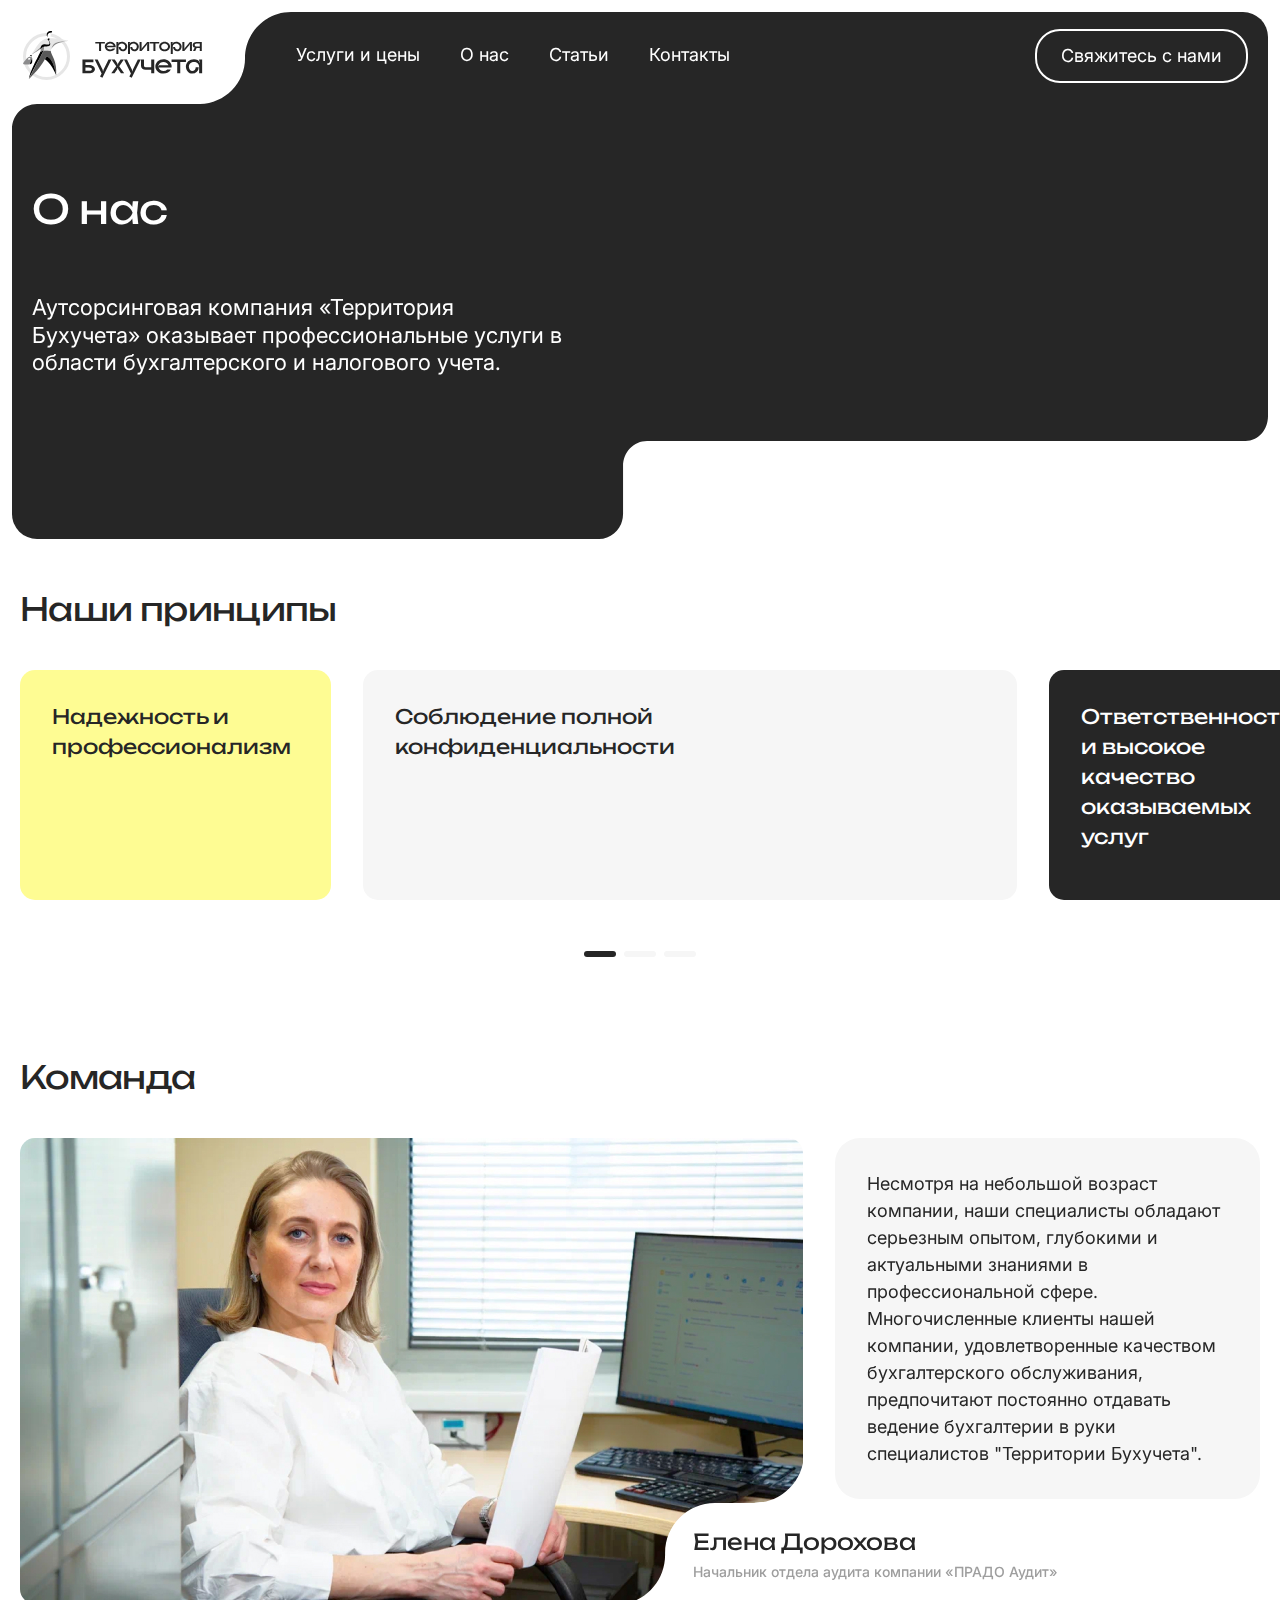
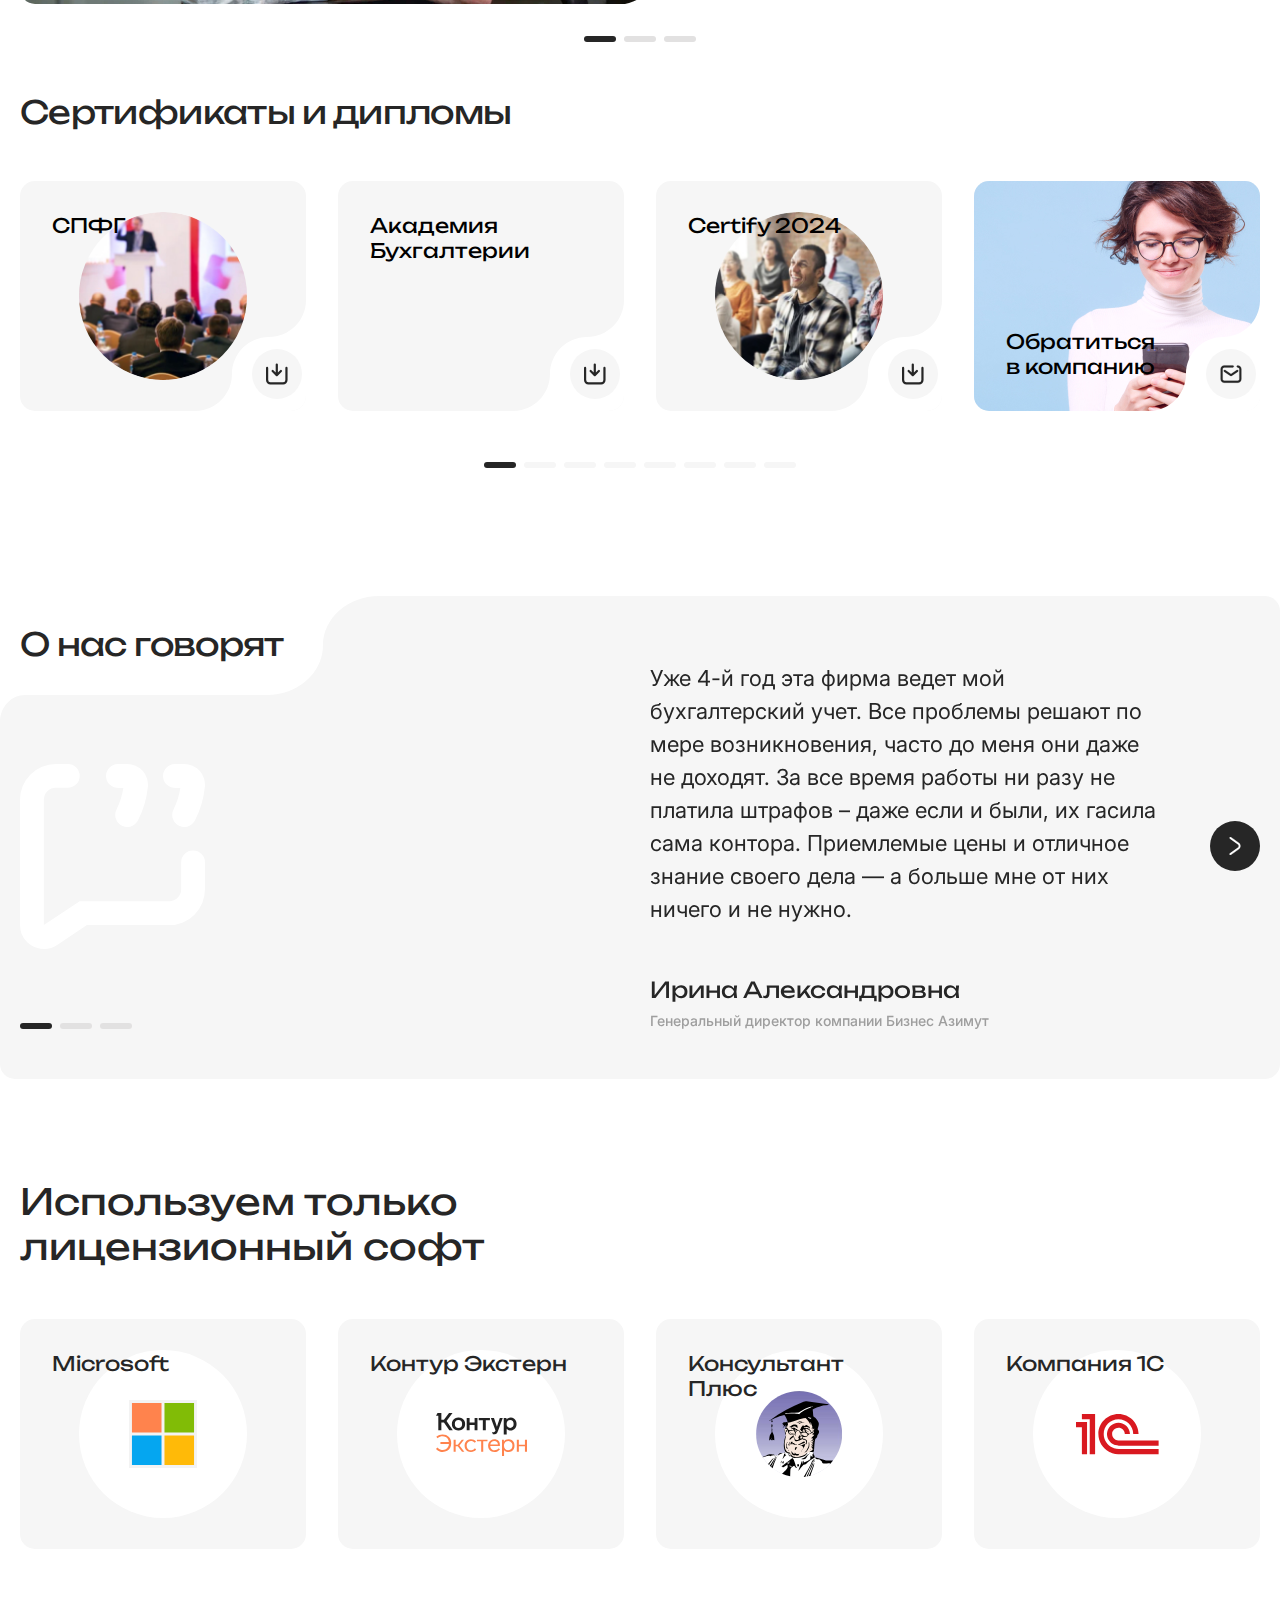
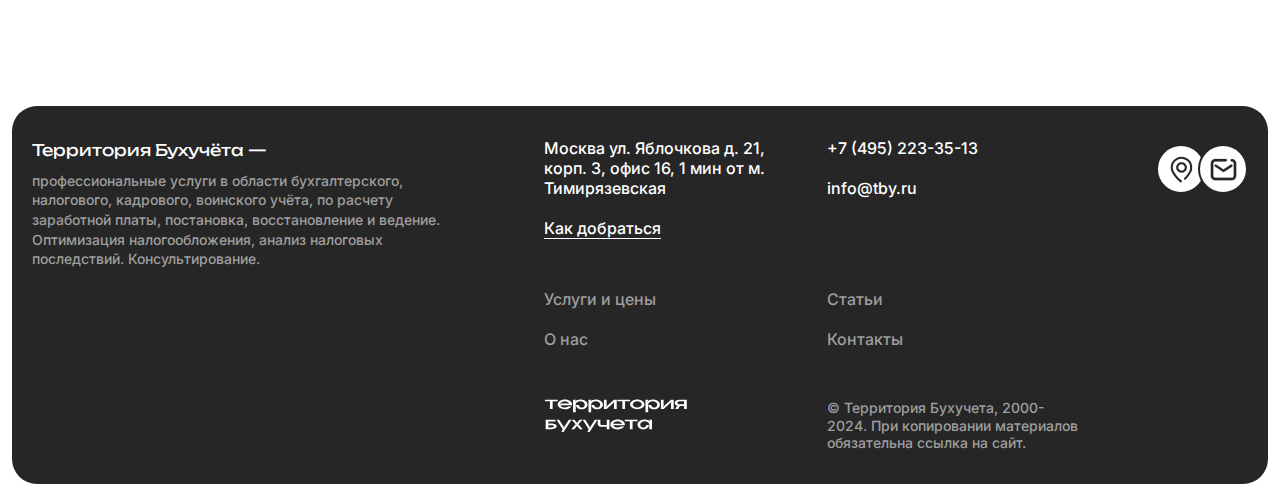
==== commit 1e0925a2: "fix: Improvements" ====
--- a/about.html
+++ b/about.html
@@ -40,7 +40,20 @@
 					<nav class="nav header__nav">
 						<ul class="nav__list">
 							<li class="nav__item">
-								<a href="service.html" class="nav__link">Услуги и цены</a>
+								<div class="nav__elem">
+									<a href="service.html" class="nav__link">Услуги и цены</a>
+									<ul class="nav__sublist">
+										<li class="nav__subitem">
+											<a href="#" class="nav__sublink">Бухгалтерские услуги и учет</a>
+										</li>
+										<li class="nav__subitem">
+											<a href="#" class="nav__sublink">Кадровый и воинский учет</a>
+										</li>
+										<li class="nav__subitem">
+											<a href="#" class="nav__sublink">Консультирование</a>
+										</li>
+									</ul>
+								</div>
 							</li>
 							<li class="nav__item">
 								<a href="about.html" class="nav__link">О нас</a>
@@ -587,7 +600,25 @@
 			<nav class="nav menu__nav">
 				<ul class="nav__list">
 					<li class="nav__item">
-						<a href="service.html" class="nav__link">Услуги и цены</a>
+						<div class="nav__elem">
+							<a href="service.html" class="nav__link nav__link--trigger">
+								<span>Услуги и цены</span>
+								<svg>
+									<use xlink:href="img/sprite.svg#icon-caret-white"></use>
+								</svg>
+							</a>
+							<ul class="nav__sublist">
+								<li class="nav__subitem">
+									<a href="#" class="nav__sublink">Бухгалтерские услуги и учет</a>
+								</li>
+								<li class="nav__subitem">
+									<a href="#" class="nav__sublink">Кадровый и воинский учет</a>
+								</li>
+								<li class="nav__subitem">
+									<a href="#" class="nav__sublink">Консультирование</a>
+								</li>
+							</ul>
+						</div>
 					</li>
 					<li class="nav__item">
 						<a href="about.html" class="nav__link">О нас</a>
--- a/css/app.min.css
+++ b/css/app.min.css
@@ -1 +1 @@
-body{position:relative;overflow-x:hidden;font-family:"Inter",sans-serif;font-size:16px;line-height:1.25;color:#262626}ul,ol,li{display:block;padding:0;margin:0;list-style:none}h1,h2,h3,h4,h5,h6{margin:0;font-family:"Unbounded",sans-serif;font-weight:normal;line-height:1.25}p{margin:0}a{display:inline-block;color:#000;text-decoration:none;-webkit-transition:all .25s ease-in-out;transition:all .25s ease-in-out}a:hover{text-decoration:none;color:#000}a:active{color:#000}input[type=number]{-moz-appearance:textfield}input[type=number]::-webkit-outer-spin-button,input[type=number]::-webkit-inner-spin-button{display:none;-webkit-appearance:none;appearance:none;margin:0}picture{display:block}img{max-width:100%}svg{-webkit-transition:all .25s ease-in-out;transition:all .25s ease-in-out}.container{margin:0 auto;padding:0 20px;max-width:1380px;width:100%}@media screen and (max-width: 767px){.container{padding:0 12px}}.btn{display:-webkit-box;display:-ms-flexbox;display:flex;-webkit-box-align:center;-ms-flex-align:center;align-items:center;-webkit-box-pack:center;-ms-flex-pack:center;justify-content:center;padding:15px 24px;width:-webkit-fit-content;width:-moz-fit-content;width:fit-content;font-size:16px;font-weight:500;line-height:1;text-align:center;color:#fff;background:#ff834d;border:2px solid #ff834d;border-radius:25px;-webkit-transition:all .25s ease-in-out;transition:all .25s ease-in-out}.btn>svg{min-width:16px;width:16px;height:16px}.btn>*+*{margin-left:12px}.btn:focus{outline:none}.btn:hover{color:#fff}.btn--md{padding:16px 24px;font-size:18px;font-weight:normal}.btn--circle{padding:15px}.btn--dark{color:#fff;background:#262626;border-color:#262626}.btn--dark-border{color:#262626;background:rgba(0,0,0,0);border-color:#262626}.btn--dark-border:hover{color:#262626}.btn--white-border{color:#fff;background:rgba(0,0,0,0);border-color:#fff}.btn--white-border:hover{color:#fff}@media screen and (hover: hover){.btn:hover{color:#fff;background:#fe9567;border-color:#fe9567}.btn--dark:hover{color:#fff;background:#383838;border-color:#383838}.btn--dark-border:hover{color:#fff;background:#262626;border-color:#262626}.btn--white-border:hover{color:#262626;background:#fff;border-color:#fff}}@media screen and (max-width: 767px){.btn{padding:7.5px 16px;font-size:14px;font-weight:normal}.btn>svg{min-width:14px;width:14px;height:14px}.btn--circle{padding:7.5px}}.input-field__inner{position:relative;z-index:1}.input-field__input{-webkit-appearance:none;-moz-appearance:none;appearance:none;display:block;padding:0 0 8px 0;width:100%;font-size:22px;font-weight:normal;line-height:1.5;color:#262626;background:rgba(0,0,0,0);border:none;border-bottom:2px solid #262626;border-radius:0;-webkit-transition:all .25s ease-in-out;transition:all .25s ease-in-out}.input-field__input::-webkit-input-placeholder{opacity:1;color:#262626}.input-field__input::-moz-placeholder{opacity:1;color:#262626}.input-field__input:-ms-input-placeholder{opacity:1;color:#262626}.input-field__input::-ms-input-placeholder{opacity:1;color:#262626}.input-field__input::placeholder{opacity:1;color:#262626}.input-field__input:focus{outline:none}@media screen and (max-width: 767px){.input-field__input{padding:0 0 4px 0;font-size:16px}}.file__input{display:none}.file__label{display:-webkit-box;display:-ms-flexbox;display:flex;-webkit-box-align:center;-ms-flex-align:center;align-items:center;padding:10px 20px;width:-webkit-fit-content;width:-moz-fit-content;width:fit-content;font-size:20px;font-weight:normal;background:rgba(0,0,0,0);border:2px solid #262626;border-radius:25px;cursor:pointer;-webkit-transition:all .25s ease-in-out;transition:all .25s ease-in-out}.file__label>svg{min-width:16px;width:16px;height:32px;color:#262626}.file__label>*+*{margin-left:16px}.file__label:focus{outline:none}.file__label--lg{padding:14px 20px}@media screen and (hover: hover){.file__label:hover{color:#fff;background:#262626}.file__label:hover>svg{color:#fff}}@media screen and (max-width: 767px){.file__label{padding:6.75px 16px;font-size:14px;border:1px solid #262626}.file__label>svg{min-width:8px;width:8px;height:17px}.file__label>*+*{margin-left:12px}}.default-select .ss-main{width:100%}.default-select .ss-main .ss-single-selected{padding:8px 16px;width:100%;height:100%;font-size:14px;font-weight:normal;line-height:1.25;color:#262626;background:#fff;border:none;border-radius:25px;-webkit-transition:all .25s ease-in-out;transition:all .25s ease-in-out}.default-select .ss-main .ss-single-selected .placeholder .ss-disabled{color:#262626}.default-select .ss-main .ss-single-selected .placeholder{display:block;overflow:hidden;max-width:100%;line-height:1.25;white-space:nowrap;text-overflow:ellipsis}.default-select .ss-main .ss-single-selected .ss-arrow{margin:0 0 0 20px}.default-select .ss-main .ss-single-selected .ss-arrow span{padding:0;margin:0;min-width:14px;width:14px;height:14px;background-image:url(../img/sprite.svg#icon-caret-select);background-repeat:no-repeat;background-size:contain;background-position:center center;border:0;-webkit-transform:none;-ms-transform:none;transform:none;-webkit-transition:all .25s ease-in-out;transition:all .25s ease-in-out}.default-select .ss-main .ss-single-selected .ss-arrow span.arrow-up{-webkit-transform:translateY(0) rotate(180deg);-ms-transform:translateY(0) rotate(180deg);transform:translateY(0) rotate(180deg);margin:0}.default-select .ss-main .ss-single-selected .ss-arrow span.arrow-down{-webkit-transform:rotate(0);-ms-transform:rotate(0);transform:rotate(0)}.default-select .ss-main .ss-single-selected.ss-open-below,.default-select .ss-main .ss-single-selected.ss-open-above{border-radius:25px}.default-select .ss-main .ss-single-selected.ss-open-below+*{margin-top:6px}.default-select .ss-main .ss-single-selected.ss-open-above+*{-webkit-transform:scale(1) translateY(-6px);-ms-transform:scale(1) translateY(-6px);transform:scale(1) translateY(-6px);border-radius:25px}.default-select .ss-content .ss-search{display:none}.default-select .ss-content{z-index:99 !important;overflow:hidden;margin:0;padding:4px 0;max-width:calc(100vw - 48px);width:-webkit-max-content;width:-moz-max-content;width:max-content;color:#262626;background:#fff;border:none;border-radius:15px}.default-select .ss-content .ss-list{padding:0;max-height:none}.default-select .ss-content .ss-list .ss-option{padding:8px 16px;font-size:14px;font-weight:normal;line-height:1.25;color:#262626;cursor:pointer;-webkit-transition:all .25s ease-in-out;transition:all .25s ease-in-out}.default-select .ss-content .ss-list .ss-option.ss-disabled:not(.ss-option-selected){display:none}.default-select .ss-option:first-child.ss-disabled.ss-option-selected{display:none}.default-select .ss-content .ss-list .ss-option.ss-disabled{display:none}.default-select .ss-content .ss-list .ss-option:hover,.default-select .ss-content .ss-list .ss-option.ss-highlighted{color:#ff834d;background:rgba(0,0,0,0)}.default-select .ss-arrow .arrow-down{width:auto;height:auto;background:none}.circle-checkbox{display:-webkit-box;display:-ms-flexbox;display:flex;-webkit-box-align:center;-ms-flex-align:center;align-items:center;overflow:hidden;cursor:pointer}.circle-checkbox__input{display:none}.circle-checkbox__input:checked~.circle-checkbox__group .circle-checkbox__icon::before{background:#fff}.circle-checkbox__input[disabled]~.circle-checkbox__group{opacity:.4}.circle-checkbox__group{display:-webkit-box;display:-ms-flexbox;display:flex;-webkit-box-align:center;-ms-flex-align:center;align-items:center;margin:0;cursor:pointer}.circle-checkbox__icon{position:relative;display:block;overflow:hidden;margin-right:25px;min-width:26px;width:26px;height:26px;border:2px solid #fff;border-radius:50%;-webkit-transition:all .25s ease-in-out;transition:all .25s ease-in-out}.circle-checkbox__icon::before{content:"";position:absolute;top:50%;left:50%;z-index:1;-webkit-transform:translate(-50%, -50%);-ms-transform:translate(-50%, -50%);transform:translate(-50%, -50%);display:block;min-width:10px;width:10px;height:10px;border-radius:50%;-webkit-transition:all .25s ease-in-out;transition:all .25s ease-in-out}@media screen and (max-width: 767px){.circle-checkbox__icon{margin-right:13px;min-width:20px;width:20px;height:20px}}.circle-checkbox__title{display:block;margin:auto 0;font-size:22px;font-weight:normal;line-height:1;text-align:left;-webkit-transition:all .25s ease-in-out;transition:all .25s ease-in-out}@media screen and (max-width: 767px){.circle-checkbox__title{font-size:16px}}.c-icons--white .c-icons__link{background:#262626;border-color:#fff}.c-icons--white .c-icons__icon{color:#fff}.c-icons--light .c-icons__link{background:#f6f6f6}.c-icons--accent .c-icons__link{background:#ff834d;border-color:#fff}.c-icons--accent .c-icons__link>svg{color:#fff}.c-icons--blue .c-icons__link{background:#bdd3f5}.c-icons--yellow .c-icons__link{background:#fefc93}.c-icons__list{display:-webkit-box;display:-ms-flexbox;display:flex}.c-icons__item+.c-icons__item{margin-left:-8px}.c-icons__link{display:-webkit-box;display:-ms-flexbox;display:flex;-webkit-box-align:center;-ms-flex-align:center;align-items:center;-webkit-box-pack:center;-ms-flex-pack:center;justify-content:center;min-width:50px;width:50px;height:50px;background:#fff;border:2px solid #262626;border-radius:50%}.c-icons__icon{min-width:27px;width:27px;height:27px;color:#262626}.c-text-icons{display:-webkit-inline-box;display:-ms-inline-flexbox;display:inline-flex;vertical-align:middle}.c-text-icons--sm .c-text-icons__icon{min-width:40px;width:40px;height:40px}@media screen and (max-width: 767px){.c-text-icons--sm .c-text-icons__icon{min-width:25px;width:25px;height:25px}}.c-text-icons--sm .c-text-icons__icon+.c-text-icons__icon{margin-left:-10px}@media screen and (max-width: 767px){.c-text-icons--sm .c-text-icons__icon+.c-text-icons__icon{margin-left:-4px}}.c-text-icons__icon+.c-text-icons__icon{margin-left:-15px}@media screen and (max-width: 767px){.c-text-icons__icon+.c-text-icons__icon{margin-left:-4px}}.c-text-icons__icon{display:block;overflow:hidden;min-width:60px;width:60px;height:60px}.c-text-icons__icon img{display:block;width:100%;height:100%;-o-object-fit:cover;object-fit:cover}@media screen and (max-width: 767px){.c-text-icons__icon{min-width:30px;width:30px;height:30px}}.header{position:fixed;top:29px;right:0;left:0;z-index:200}.header--white .header__logotype .dark{display:none}.header--white .header__logotype .white{display:block}.header--white .nav__link{color:#fff}.header--white .nav__link:hover{color:#fff}@media screen and (hover: hover){.header--white .nav__link:hover{border-color:#fff}}.header--scroll .header__wrapper::before{opacity:1}.header--scroll .header__logotype .dark{display:block}.header--scroll .header__logotype .white{display:none}.header--scroll .nav__link{color:#262626}.header--scroll .nav__link:hover{color:#262626}@media screen and (hover: hover){.header--scroll .nav__link:hover{border-color:#262626}}.header--scroll .btn{color:#262626;background:rgba(0,0,0,0);border-color:#262626}.header--scroll .btn:hover{color:#262626}@media screen and (hover: hover){.header--scroll .btn:hover{color:#fff;background:#262626;border-color:#262626}}.header--scroll .c-icons .c-icons__link{background:#fff;border-color:#262626}.header--scroll .c-icons .c-icons__icon{color:#262626}@media screen and (min-width: 1024px){.header::before{content:"";position:absolute;top:-29px;right:0;left:0;z-index:1;display:block;width:100%;height:12px;background:#fff}}@media screen and (max-width: 1023px){.header{top:24px}}.header__wrapper{position:relative;z-index:1;display:-webkit-box;display:-ms-flexbox;display:flex;-webkit-box-align:center;-ms-flex-align:center;align-items:center;-webkit-box-pack:justify;-ms-flex-pack:justify;justify-content:space-between}@media screen and (min-width: 1411px){.header__wrapper::before{right:-24px;width:calc(100% - 244px + 24px)}}@media screen and (min-width: 1024px)and (max-width: 1410px){.header__wrapper{padding-right:12px}.header__wrapper::before{right:-8px}}@media screen and (min-width: 1200px)and (max-width: 1410px){.header__wrapper::before{width:calc(100% - 244px + 8px)}}@media screen and (min-width: 1024px)and (max-width: 1199px){.header__wrapper::before{width:calc(100% - 214px + 8px)}}@media screen and (min-width: 1024px){.header__wrapper::before{content:"";position:absolute;top:-12px;z-index:-1;-webkit-transform:translate3d(0, 0, 0);transform:translate3d(0, 0, 0);display:block;height:calc(100% + 24px);opacity:0;background:-webkit-gradient(linear, left bottom, left top, color-stop(-0.52%, rgba(255, 255, 255, 0.9)), to(rgba(255, 255, 255, 0.9)));background:linear-gradient(360deg, rgba(255, 255, 255, 0.9) -0.52%, rgba(255, 255, 255, 0.9) 100%);border-radius:50px;-webkit-backdrop-filter:blur(2.5px);backdrop-filter:blur(2.5px);-webkit-transition:all .25s ease-in-out;transition:all .25s ease-in-out}}@media screen and (max-width: 1023px){.header__wrapper{padding:0 12px}.header__wrapper::before{content:"";position:absolute;top:-24px;right:0;left:0;z-index:-1;-webkit-transform:translate3d(0, 0, 0);transform:translate3d(0, 0, 0);display:block;width:100%;height:calc(100% + 48px);opacity:0;background:#fff;border-radius:0 0 15px 15px;-webkit-transition:all .25s ease-in-out;transition:all .25s ease-in-out}}@media screen and (min-width: 768px)and (max-width: 1023px){.header__wrapper::before{right:-20px;left:-20px;width:calc(100% + 40px)}}@media screen and (max-width: 767px){.header__wrapper::before{right:-12px;left:-12px;width:calc(100% + 24px)}}.header__logotype{display:block;margin-right:30px;overflow:hidden;min-width:183px;width:183px;height:50px}.header__logotype picture{display:block;width:100%;height:100%}.header__logotype img{display:block;width:100%;height:100%;-o-object-fit:contain;object-fit:contain;-o-object-position:left center;object-position:left center}@media screen and (min-width: 1024px)and (max-width: 1199px){.header__logotype{min-width:163px;width:163px;height:54px}}@media screen and (max-width: 1023px){.header__logotype{min-width:143px;width:143px;height:34px}.header__logotype .white{display:none}}.header__nav{margin-right:auto;padding-left:63px}@media screen and (min-width: 1024px)and (max-width: 1199px){.header__nav{padding-left:47px}}@media screen and (max-width: 1023px){.header__nav{display:none}}.header__btn{margin-left:12px}@media screen and (max-width: 1023px){.header__btn{display:none}}@media screen and (min-width: 1024px){.header__icons{display:none}}@media screen and (min-width: 1380px){.header__before{width:calc((100vw - 1340px)/2 + 260px - 90px)}}@media screen and (min-width: 1200px)and (max-width: 1379px){.header__before{width:189px}}@media screen and (min-width: 1024px)and (max-width: 1199px){.header__before{width:163px}}@media screen and (min-width: 1024px){.header__before{position:absolute;top:-17px;left:11px;z-index:-1;height:92px;background:#fff}.header__before::before{content:"";position:absolute;top:0;left:0;z-index:1;display:block;width:162px;height:117px;background:#fff;-webkit-clip-path:url(#main-before-left);clip-path:url(#main-before-left)}.header__before::after{content:"";position:absolute;top:0;right:1px;z-index:1;-webkit-transform:translate(100%, 0);-ms-transform:translate(100%, 0);transform:translate(100%, 0);display:block;width:91px;height:92px;background:#fff;-webkit-clip-path:url(#main-before-right);clip-path:url(#main-before-right)}}.nav__list{display:-webkit-box;display:-ms-flexbox;display:flex;-webkit-box-align:center;-ms-flex-align:center;align-items:center;width:-webkit-fit-content;width:-moz-fit-content;width:fit-content}@media screen and (max-width: 1023px){.nav__list{-webkit-box-orient:vertical;-webkit-box-direction:normal;-ms-flex-direction:column;flex-direction:column;-webkit-box-align:start;-ms-flex-align:start;align-items:flex-start}}.nav__item+.nav__item{margin-left:40px}@media screen and (max-width: 1023px){.nav__item+.nav__item{margin-top:40px;margin-left:0}}.nav__link{display:block;width:-webkit-fit-content;width:-moz-fit-content;width:fit-content;font-size:18px;font-weight:normal;border-bottom:1px solid rgba(0,0,0,0)}@media screen and (hover: hover){.nav__link:hover{border-color:#262626}}@media screen and (max-width: 1023px){.nav__link{font-family:"Unbounded",sans-serif;font-size:20px;letter-spacing:-0.02em;color:#fff}.nav__link:hover{color:#fff}}.footer{position:relative;z-index:1;margin:50px 12px 12px;padding:32px 0;color:#fff}.footer::before{content:"";position:absolute;top:0;right:0;bottom:0;left:0;z-index:-1;display:block;width:100%;height:100%;background:#262626;border-radius:25px}.footer--indent-lg{margin-top:100px}@media screen and (max-width: 1023px){.footer::before{border-radius:15px}}@media screen and (min-width: 768px)and (max-width: 1023px){.footer{padding:20px 0}}@media screen and (max-width: 767px){.footer{margin-top:12px;padding:12px 0}.footer--indent-lg{margin-top:24px}}.footer__wrapper{display:-webkit-box;display:-ms-flexbox;display:flex;-webkit-box-pack:justify;-ms-flex-pack:justify;justify-content:space-between}.footer__left{max-width:424px;width:100%}@media screen and (min-width: 1024px)and (max-width: 1199px){.footer__left{max-width:364px}}@media screen and (max-width: 1023px){.footer__left{display:none}}.footer__right{display:-webkit-box;display:-ms-flexbox;display:flex;-webkit-box-orient:vertical;-webkit-box-direction:normal;-ms-flex-direction:column;flex-direction:column;-webkit-box-pack:justify;-ms-flex-pack:justify;justify-content:space-between;padding-left:88px;max-width:calc(100% - 424px);width:100%}@media screen and (min-width: 1024px)and (max-width: 1199px){.footer__right{padding-left:40px;max-width:calc(100% - 364px)}}@media screen and (max-width: 1023px){.footer__right{padding:0;max-width:none}}.footer__title{font-family:"Unbounded",sans-serif;font-size:16px;font-weight:normal;line-height:1.55}.footer__title span{display:block;margin-top:8px;font-family:"Inter",sans-serif;font-size:14px;font-weight:500;line-height:1.4;color:#9e9e9e}.footer__inner{display:-webkit-box;display:-ms-flexbox;display:flex}@media screen and (max-width: 1023px){.footer__inner:not(.footer__inner--nowrap){-webkit-box-orient:vertical;-webkit-box-direction:normal;-ms-flex-direction:column;flex-direction:column}.footer__inner:not(.footer__inner--nowrap) .footer__block{width:100%}.footer__inner:not(.footer__inner--nowrap) .footer__block:nth-child(n+2){margin-top:24px}.footer__inner--nowrap .footer__block{width:calc(50% - 10px)}.footer__inner--nowrap .footer__block:nth-child(2n){margin-left:20px}.footer__inner--nowrap .footer__block:nth-child(n+3){margin-top:12px}}.footer__inner+.footer__inner{margin-top:50px}@media screen and (max-width: 1023px){.footer__inner+.footer__inner{margin-top:24px}.footer__inner+.footer__inner:last-child{margin-top:34px}}@media screen and (min-width: 1400px){.footer__block:first-child{max-width:352px;width:100%}.footer__block:nth-child(2){margin-left:51px;max-width:266px;width:100%}.footer__block:nth-child(2)+.footer__block:last-child{margin-left:auto}}@media screen and (min-width: 1200px)and (max-width: 1399px){.footer__block:first-child{max-width:252px;width:100%}.footer__block:nth-child(2){margin-left:31px;max-width:252px;width:100%}.footer__block:nth-child(2)+.footer__block:last-child{margin-left:auto}}@media screen and (min-width: 1024px)and (max-width: 1199px){.footer__block:first-child{max-width:212px;width:100%}.footer__block:nth-child(2){margin-left:21px;max-width:212px;width:100%}.footer__block:nth-child(2)+.footer__block:last-child{margin-left:auto}}@media screen and (max-width: 1023px){.footer__block:nth-child(2)+.footer__block:last-child{display:none}}.footer__logotype{display:block;overflow:hidden;min-width:143px;width:143px;height:34px}.footer__logotype img{display:block;width:100%;height:100%;-o-object-fit:contain;object-fit:contain}.footer__address{display:block;margin:0;width:-webkit-fit-content;width:-moz-fit-content;width:fit-content;font-size:16px;font-weight:500;color:#fff}@media screen and (max-width: 767px){.footer__address{font-size:12px}}.footer__address+.footer__link,.footer__link+.footer__link{margin-top:20px}@media screen and (max-width: 1023px){.footer__address+.footer__link,.footer__link+.footer__link{margin-top:12px}}.footer__link{display:block;width:-webkit-fit-content;width:-moz-fit-content;width:fit-content;font-size:16px;font-weight:500;color:#fff}.footer__link:hover{color:#fff}.footer__link--underline{border-bottom:1px solid #fff}@media screen and (hover: hover){.footer__link:hover{color:#ff834d;border-color:#ff834d}}@media screen and (max-width: 767px){.footer__link{font-size:12px}}.footer__icons{margin-top:6px}.footer__list-item+.footer__list-item{margin-top:20px}@media screen and (max-width: 767px){.footer__list-item+.footer__list-item{margin-top:12px}}.footer__list-link{display:block;width:-webkit-fit-content;width:-moz-fit-content;width:fit-content;font-size:16px;font-weight:500;color:#9e9e9e}.footer__list-link:hover{color:#9e9e9e}@media screen and (hover: hover){.footer__list-link:hover{color:#ff834d}}@media screen and (max-width: 767px){.footer__list-link{font-size:12px}}.footer__copyright{display:block;width:-webkit-fit-content;width:-moz-fit-content;width:fit-content;font-size:14px;font-weight:500;color:#9e9e9e}@media screen and (max-width: 767px){.footer__copyright{max-width:266px;font-size:12px}}.menu{position:fixed;top:12px;right:12px;left:12px;z-index:1000;-webkit-transform:translate(104%, 0);-ms-transform:translate(104%, 0);transform:translate(104%, 0);display:block;overflow-x:hidden;overflow-y:auto;max-height:calc(100dvh - 24px);max-width:calc(100% - 24px);width:100%;background:#262626;border-radius:15px;opacity:0;visibility:hidden;pointer-events:none;-webkit-transition:all .25s ease-in-out;transition:all .25s ease-in-out}.menu.is--active{-webkit-transform:translate(0, 0);-ms-transform:translate(0, 0);transform:translate(0, 0);opacity:1;visibility:visible;pointer-events:auto}.menu__wrap{padding:16px 12px 40px;min-height:calc(100dvh - 24px)}.menu__top{display:-webkit-box;display:-ms-flexbox;display:flex;-webkit-box-align:center;-ms-flex-align:center;align-items:center;-webkit-box-pack:justify;-ms-flex-pack:justify;justify-content:space-between;margin-bottom:30px}.menu__logotype{display:block;overflow:hidden;min-width:143px;width:143px;height:34px}.menu__logotype img{display:block;width:100%;height:100%;-o-object-fit:contain;object-fit:contain;-o-object-position:left center;object-position:left center}.menu__close{display:-webkit-box;display:-ms-flexbox;display:flex;-webkit-box-align:center;-ms-flex-align:center;align-items:center;-webkit-box-pack:center;-ms-flex-pack:center;justify-content:center;padding:0;min-width:50px;width:50px;height:50px;font-size:0;background:rgba(0,0,0,0);border:2px solid #fff;border-radius:50%;-webkit-transition:all .25s ease-in-out;transition:all .25s ease-in-out}.menu__close>svg{min-width:17px;width:17px;height:17px;color:#fff}.menu__close:focus{outline:none}.menu__bottom{margin-top:30px;padding-top:30px;border-top:1px solid #424242}.scroll-disabled{overflow:hidden}.wrapper{display:-webkit-box;display:-ms-flexbox;display:flex;-webkit-box-orient:vertical;-webkit-box-direction:normal;-ms-flex-direction:column;flex-direction:column;overflow:hidden;min-height:100vh}.wrapper__content{-webkit-box-flex:1;-ms-flex:1 1 100%;flex:1 1 100%}.section-inner{margin-top:25px;padding-top:25px}@media screen and (max-width: 767px){.section-inner{margin-top:12px;padding-top:12px}}@media screen and (min-width: 768px){.section-inner__content>*:not(.wide){padding:0 32px;max-width:947px}}@media screen and (max-width: 767px){.section-inner__content{padding:0 12px}}.section-info{margin-top:50px;padding-top:50px}@media screen and (max-width: 767px){.section-info{margin-top:12px;padding-top:12px}}.section-info__content{margin:0 auto;max-width:883px;width:100%;text-align:center}.content{font-size:22px;font-weight:normal;line-height:1.6}@media screen and (max-width: 767px){.content{font-size:16px}}.content>*:not(:last-child){margin-bottom:50px}@media screen and (max-width: 767px){.content>*:not(:last-child){margin-bottom:24px}}.content h1:not([class]),.content h2:not([class]),.content h3:not([class]),.content h4:not([class]),.content h5:not([class]),.content h6:not([class]){font-family:"Unbounded",sans-serif;font-weight:normal}.content h1:not([class]){font-size:40px;line-height:1.375}@media screen and (max-width: 767px){.content h1:not([class]){font-size:20px;letter-spacing:-0.02em}}.content h2:not([class]){font-size:32px;line-height:1.5625;letter-spacing:-0.02em}@media screen and (max-width: 767px){.content h2:not([class]){font-size:19px;line-height:1.3157894737}}.content h3:not([class]){font-size:28px;line-height:1.7857142857;letter-spacing:-0.02em}@media screen and (max-width: 767px){.content h3:not([class]){font-size:19px;line-height:1.3157894737}}.content h4:not([class]){font-size:22px;line-height:1.8181818182}@media screen and (max-width: 767px){.content h4:not([class]){font-size:16px;line-height:1.5}}.content h5:not([class]){font-size:20px;line-height:1.5}@media screen and (max-width: 767px){.content h5:not([class]){font-size:16px}}.content h6:not([class]){font-size:18px;line-height:1.5}@media screen and (max-width: 767px){.content h6:not([class]){font-size:15px}}.content ul:not([class]) li{position:relative;z-index:1;display:block;margin:0;padding-left:56px;font-size:22px;font-weight:normal;line-height:1.6}.content ul:not([class]) li::before{content:"";position:absolute;top:18px;left:0;z-index:1;display:block;width:40px;height:2px;background:#bdd3f5}@media screen and (max-width: 767px){.content ul:not([class]) li{padding-left:40px;font-size:16px}.content ul:not([class]) li::before{top:11px;width:28px}}.content ul:not([class]) li+li{margin-top:46px}@media screen and (max-width: 767px){.content ul:not([class]) li+li{margin-top:24px}}.content ol:not([class]){counter-reset:num-list}.content ol:not([class]) li{position:relative;z-index:1;display:block;margin:0;padding-left:56px;font-size:22px;font-weight:normal;line-height:1.6}.content ol:not([class]) li::before{content:"";counter-increment:num-list;content:counter(num-list);position:absolute;top:0;left:0;z-index:1;display:-webkit-box;display:-ms-flexbox;display:flex;-webkit-box-align:center;-ms-flex-align:center;align-items:center;-webkit-box-pack:center;-ms-flex-pack:center;justify-content:center;width:32px;height:32px;font-size:16px;font-weight:normal;line-height:1.6;text-align:center;border:3px solid #bdd3f5;border-radius:50%}@media screen and (max-width: 767px){.content ol:not([class]) li{padding-left:40px;font-size:16px}.content ol:not([class]) li::before{width:25px;height:25px;font-size:14px;border:2px solid #bdd3f5}}.content ol:not([class]) li+li{margin-top:46px}@media screen and (max-width: 767px){.content ol:not([class]) li+li{margin-top:24px}}.content b,.content strong{font-weight:600}.content picture{display:block;overflow:hidden;width:100%;border-radius:25px}.content-slider__slider-wrapper{overflow-x:clip;margin:0 calc(50% - 50vw)}.content-slider__slider-wrapper .swiper{overflow:visible;margin:0 auto;padding:0 20px;max-width:1380px;width:100%}@media screen and (max-width: 767px){.content-slider__slider-wrapper .swiper{padding:0 24px}}.content-slider__slider-wrapper .swiper-slide{width:-webkit-fit-content;width:-moz-fit-content;width:fit-content;height:auto}.content-slider__slide{display:block;overflow:hidden;min-width:654px;width:654px;height:466px;border-radius:25px}.content-slider__slide img{display:block;width:100%;height:100%;-o-object-fit:cover;object-fit:cover}@media screen and (max-width: 767px){.content-slider__slide{min-width:293px;width:293px;height:200px;border-radius:15px}}.content-author__wrapper{position:relative;z-index:1;display:-webkit-box;display:-ms-flexbox;display:flex;-webkit-box-align:end;-ms-flex-align:end;align-items:flex-end}.content-author__img{position:relative;z-index:1;display:block;overflow:hidden;max-width:884px;min-width:884px;width:100%;height:414px;border-radius:15px}.content-author__img img{display:block;width:100%;height:100%;-o-object-fit:cover;object-fit:cover}@media screen and (min-width: 1024px)and (max-width: 1199px){.content-author__img{max-width:700px;min-width:700px;height:328px}}@media screen and (min-width: 1024px){.content-author__img::after{content:"";position:absolute;right:-1px;bottom:-1px;z-index:1;display:block;width:139px;height:139px;background:#fff;-webkit-clip-path:url(#information-card);clip-path:url(#information-card)}}@media screen and (max-width: 1023px){.content-author__img{max-width:none;min-width:auto;height:300px}.content-author__img::before{content:"";position:absolute;bottom:-1px;z-index:1;display:block;width:96px;height:92px;background:#fff;-webkit-clip-path:url(#content-author-before);clip-path:url(#content-author-before)}.content-author__img::after{content:"";position:absolute;right:-1px;bottom:-1px;z-index:1;display:block;width:159px;height:142px;background:#fff;-webkit-clip-path:url(#content-author-after);clip-path:url(#content-author-after)}}@media screen and (min-width: 768px)and (max-width: 1023px){.content-author__img::before{left:334px}}@media screen and (max-width: 767px){.content-author__img::before{left:60px}}@media screen and (max-width: 359px){.content-author__img::after{width:109px}}.content-author__body{position:relative;z-index:10;margin-left:-67px;max-width:calc(100% - 817px);width:100%}@media screen and (min-width: 1024px)and (max-width: 1199px){.content-author__body{max-width:calc(100% - 700px)}}@media screen and (max-width: 1023px){.content-author__body{position:absolute;right:0;bottom:0;margin-left:0;padding-bottom:12px}.content-author__body::before{content:"";position:absolute;right:0;bottom:-1px;z-index:-1;display:block;height:92px;background:#fff}}@media screen and (min-width: 768px)and (max-width: 1023px){.content-author__body{max-width:calc(100% - 429px)}.content-author__body::before{width:100%}}@media screen and (max-width: 767px){.content-author__body{max-width:calc(100% - 129px)}.content-author__body::before{width:calc(100% - 26px)}}.content-author__title{display:block;overflow:hidden;max-width:100%;width:-webkit-fit-content;width:-moz-fit-content;width:fit-content;font-family:"Unbounded",sans-serif;font-size:22px;font-weight:normal;white-space:nowrap;text-overflow:ellipsis}@media screen and (max-width: 767px){.content-author__title{font-size:16px}}.content-author__help{display:-webkit-box;-webkit-line-clamp:2;-webkit-box-orient:vertical;overflow:hidden;margin-top:8px;max-width:294px;width:-webkit-fit-content;width:-moz-fit-content;width:fit-content;font-size:14px;font-weight:500;line-height:1.2142857143;text-overflow:ellipsis;color:#9e9e9e}@media screen and (max-width: 767px){.content-author__help{font-size:12px;line-height:1.25}}.main{position:relative;z-index:1;margin:12px 12px 0}.main--light .main__wrap{color:#262626;background:#f6f6f6}.main--accent .main__wrap{color:#fff;background:#ff834d}.main--blue .main__wrap{color:#262626;background:#bdd3f5}.main--yellow .main__wrap{color:#262626;background:#fefc93}@media screen and (min-width: 768px)and (max-width: 1023px){.main{margin:12px 20px 0}}.main__wrap{position:relative;z-index:5;color:#fff;background:#262626;border-radius:25px}@media screen and (min-width: 1024px){.main__wrap--contacts{border-radius:25px 25px 0 25px}.main__wrap--contacts::after{content:"";position:absolute;right:0;bottom:0;z-index:1;-webkit-transform:translate(0, 100%);-ms-transform:translate(0, 100%);transform:translate(0, 100%);display:block;width:441px;height:86px;background:#ff834d;-webkit-clip-path:url(#contacts-after);clip-path:url(#contacts-after)}}@media screen and (max-width: 1023px){.main__wrap{border-radius:15px}}@media screen and (min-width: 1380px){.main__before{width:calc((100vw - 1340px)/2 + 259px - 90px)}}@media screen and (min-width: 1200px)and (max-width: 1379px){.main__before{width:189px}}@media screen and (min-width: 1024px)and (max-width: 1199px){.main__before{width:163px}}@media screen and (min-width: 1024px){.main__before{position:absolute;top:0;left:0;z-index:-1;height:92px;background:#fff}.main__before::before{content:"";position:absolute;top:0;left:0;z-index:1;display:block;width:162px;height:117px;background:#fff;-webkit-clip-path:url(#main-before-left);clip-path:url(#main-before-left)}.main__before::after{content:"";position:absolute;top:0;right:1px;z-index:1;-webkit-transform:translate(100%, 0);-ms-transform:translate(100%, 0);transform:translate(100%, 0);display:block;width:91px;height:92px;background:#fff;-webkit-clip-path:url(#main-before-right);clip-path:url(#main-before-right)}}@media screen and (max-width: 1023px){.main__before{display:none}}@media screen and (min-width: 1200px){.main__after{width:calc((100vw - 1340px)/2 + 670px + 30px - 50px)}}@media screen and (min-width: 1024px)and (max-width: 1199px){.main__after{width:calc((100vw - 1340px)/2 + 670px + 23px - 50px)}}@media screen and (min-width: 1024px){.main__after{position:absolute;right:0;bottom:0;z-index:-1;height:123px}.main__after::before{content:"";position:absolute;left:1px;bottom:0;z-index:1;-webkit-transform:translate(-100%, 0);-ms-transform:translate(-100%, 0);transform:translate(-100%, 0);display:block;width:50px;height:98px;background:#fff;-webkit-clip-path:url(#main-after-left);clip-path:url(#main-after-left)}.main__after::after{content:"";position:absolute;right:0;bottom:0;z-index:1;display:block;width:100%;height:123px;background:#fff;-webkit-clip-path:url(#main-after-right);clip-path:url(#main-after-right)}}@media screen and (max-width: 1023px){.main__after{display:none}}.main__body{display:-webkit-box;display:-ms-flexbox;display:flex;-webkit-box-orient:vertical;-webkit-box-direction:normal;-ms-flex-direction:column;flex-direction:column;padding:162px 0 32px;max-width:759px;min-height:527px;width:100%}@media screen and (min-width: 768px)and (max-width: 1023px){.main__body{padding:127px 0 20px;min-height:400px}}@media screen and (max-width: 767px){.main__body{padding:117px 0 20px;min-height:260px}}.main__heading{font-family:"Unbounded",sans-serif;font-size:40px;font-weight:normal;line-height:1.75;letter-spacing:-0.02em}@media screen and (max-width: 767px){.main__heading{font-size:20px;line-height:1.4}}.main__description{margin-top:50px;max-width:530px;width:100%;font-size:22px;font-weight:normal}@media screen and (min-width: 1024px)and (max-width: 1199px){.main__description{max-width:450px}}@media screen and (max-width: 767px){.main__description{margin-top:24px;padding-bottom:40px;font-size:16px}}.main__bottom{display:-webkit-box;display:-ms-flexbox;display:flex;-webkit-box-align:center;-ms-flex-align:center;align-items:center;margin-top:auto;padding-top:50px;width:-webkit-fit-content;width:-moz-fit-content;width:fit-content}@media screen and (min-width: 1200px){.main__bottom--wide{margin-bottom:-57px;max-width:986px;min-width:986px;width:100%}}@media screen and (min-width: 1024px)and (max-width: 1199px){.main__bottom--wide{margin-bottom:-57px;max-width:886px;min-width:886px;width:100%}}.main__btn+.main__help{margin-left:16px}.main__help{display:block;width:-webkit-fit-content;width:-moz-fit-content;width:fit-content;font-size:16px;font-weight:500}@media screen and (max-width: 767px){.main__help{display:none}}.main__img{position:absolute;right:-130px;bottom:-36px;z-index:10;display:block;overflow:hidden;min-width:330px;width:330px;height:330px;border-radius:50%}.main__img img{display:block;width:100%;height:100%;-o-object-fit:cover;object-fit:cover}@media screen and (min-width: 1024px)and (max-width: 1199px){.main__img{min-width:230px;width:230px;height:230px}}@media screen and (max-width: 1023px){.main__img{display:none}}.main__additional{display:-webkit-box;display:-ms-flexbox;display:flex;max-width:1340px;width:100%}@media screen and (min-width: 1024px){.main__additional{position:absolute;bottom:0;left:50%;z-index:1;-webkit-transform:translate(-50%, 0);-ms-transform:translate(-50%, 0);transform:translate(-50%, 0);-webkit-box-pack:end;-ms-flex-pack:end;justify-content:flex-end}}@media screen and (max-width: 1023px){.main__additional{margin-top:12px}}@media screen and (min-width: 1200px){.main__services,.main__about,.main__achievement{width:calc(50% - 16px)}}@media screen and (min-width: 1024px)and (max-width: 1199px){.main__services,.main__about,.main__achievement{width:calc(50% - 10px)}}@media screen and (max-width: 1023px){.main__services,.main__about,.main__achievement{width:100%}}.main__contacts{margin-top:12px}.main-achievement__item{position:relative;z-index:1;display:block;overflow:hidden;padding:16px 24px 24px;background:#f6f6f6;border-radius:15px}@media screen and (max-width: 767px){.main-achievement__item{padding:12px 16px}}.main-achievement__top{display:-webkit-box;display:-ms-flexbox;display:flex;-webkit-box-align:center;-ms-flex-align:center;align-items:center}.main-achievement__icon{display:block;overflow:hidden;margin-right:16px;min-width:50px;width:50px;height:50px}.main-achievement__icon img{display:block;width:100%;height:100%;-o-object-fit:contain;object-fit:contain}@media screen and (max-width: 767px){.main-achievement__icon{margin-right:13px;min-width:30px;width:30px;height:30px}}.main-achievement__title{display:block;width:-webkit-fit-content;width:-moz-fit-content;width:fit-content;font-size:16px;font-weight:normal;letter-spacing:-0.02em}@media screen and (max-width: 767px){.main-achievement__title{font-size:14px}}.main-achievement__help{display:block;margin-top:32px;width:-webkit-fit-content;width:-moz-fit-content;width:fit-content;font-size:14px;font-weight:normal;color:#9e9e9e}@media screen and (max-width: 767px){.main-achievement__help{margin-top:24px;font-size:12px}}.contacts{position:relative;z-index:1}.contacts__wrap{display:-webkit-box;display:-ms-flexbox;display:flex;-webkit-box-orient:vertical;-webkit-box-direction:normal;-ms-flex-direction:column;flex-direction:column;-webkit-box-pack:end;-ms-flex-pack:end;justify-content:flex-end;padding:50px 0;min-height:571px}@media screen and (max-width: 1023px){.contacts__wrap{min-height:558px}}.contacts__map{position:absolute;top:0;right:0;bottom:0;left:0;z-index:1;display:block;width:100%;height:100%;background:#f6f6f6;border-radius:15px}@media screen and (min-width: 1024px){.contacts__map::after{content:"";position:absolute;top:0;right:0;z-index:1;display:block;width:453px;height:86px;background:#fff;-webkit-clip-path:url(#contacts-after);clip-path:url(#contacts-after)}}@media screen and (max-width: 1023px){.contacts__map{border-radius:0}}@media screen and (min-width: 768px)and (max-width: 1023px){.contacts__map{margin:0 -20px;width:calc(100% + 40px)}}@media screen and (max-width: 767px){.contacts__map{margin:0 -12px;width:calc(100% + 24px)}}.contacts__holder{display:none}.contacts__holder.is--active{display:block}.contacts__list{position:relative;z-index:10}.contacts__item+.contacts__item{margin-top:20px}@media screen and (max-width: 767px){.contacts__item+.contacts__item{margin-top:12px}}.contacts__link{display:-webkit-box;display:-ms-flexbox;display:flex;-webkit-box-align:center;-ms-flex-align:center;align-items:center;padding:12px 24px;width:-webkit-fit-content;width:-moz-fit-content;width:fit-content;font-size:18px;font-weight:500;text-align:left;color:#fff;background:#262626;border-radius:40px}.contacts__link>svg{min-width:28px;width:28px;height:28px;color:#fff}.contacts__link>*+*{margin-left:24px}.contacts__link:hover{color:#fff}@media screen and (max-width: 767px){.contacts__link{padding:8px 16px;font-size:14px;font-weight:normal}.contacts__link>svg{min-width:16px;width:16px;height:16px}.contacts__link>*+*{margin-left:12px}}.contacts-tabs__list{display:-webkit-box;display:-ms-flexbox;display:flex;-ms-flex-wrap:wrap;flex-wrap:wrap;margin-right:-16px;margin-bottom:-16px}@media screen and (max-width: 767px){.contacts-tabs__list{display:none}}.contacts-tabs__item{margin-right:16px;margin-bottom:16px}.contacts-tabs__item.is--active .contacts-tabs__tab{color:#262626;background:#fff}.contacts-tabs__item.is--active .contacts-tabs__tab:hover{color:#262626}.contacts-tabs__tab{display:block;padding:14px 16px;width:-webkit-fit-content;width:-moz-fit-content;width:fit-content;font-size:16px;font-weight:500;text-align:center;color:#fff;background:#ff834d;border:1px solid #fff;border-radius:50px}.contacts-tabs__tab:focus{outline:none}.contacts-tabs__tab:hover{color:#fff}@media screen and (min-width: 768px){.contacts-tabs__select{display:none}}.services{margin-top:16px;padding-top:16px}.services--indent-lg{margin-top:50px;padding-top:50px}@media screen and (max-width: 767px){.services{margin-top:6px;padding-top:6px}.services--indent-lg{margin-top:12px;padding-top:12px}}.services__wrapper{display:-webkit-box;display:-ms-flexbox;display:flex;-ms-flex-wrap:wrap;flex-wrap:wrap}@media screen and (min-width: 1200px){.services__item{width:calc(50% - 16px)}.services__item:nth-child(2n){margin-left:32px}.services__item:nth-child(n+3){margin-top:32px}}@media screen and (min-width: 1024px)and (max-width: 1199px){.services__item{width:calc(50% - 10px)}.services__item:nth-child(2n){margin-left:20px}.services__item:nth-child(n+3){margin-top:20px}}@media screen and (min-width: 768px)and (max-width: 1023px){.services__item{width:100%}.services__item:nth-child(n+2){margin-top:20px}}@media screen and (max-width: 767px){.services__item{width:100%}.services__item:nth-child(n+2){margin-top:12px}}.services-card--blue .services-card__wrap::before,.services-card--blue .services-card__wrap::after{background:#bdd3f5}.services-card--blue .services-card__icon{background:#bdd3f5}.services-card--dark .services-card__wrap{color:#fff}.services-card--dark .services-card__wrap::before,.services-card--dark .services-card__wrap::after{background:#262626}.services-card--dark .services-card__icon{background:#262626}.services-card--dark .services-card__icon>svg{color:#fff}@media screen and (hover: hover){.services-card:hover{color:#383838}.services-card:hover .services-card__icon{right:0;-webkit-transition:all .75s ease;transition:all .75s ease}.services-card:hover .services-card__icon>svg{color:#383838}}.services-card__wrap{position:relative;z-index:1;display:-webkit-box;display:-ms-flexbox;display:flex;-webkit-box-orient:vertical;-webkit-box-direction:normal;-ms-flex-direction:column;flex-direction:column;-webkit-box-pack:justify;-ms-flex-pack:justify;justify-content:space-between;overflow:hidden;padding:32px;min-height:230px}.services-card__wrap::before{content:"";position:absolute;right:0;bottom:0;z-index:-1;display:block;width:100%;height:100%;background:#f6f6f6;border-radius:15px;-webkit-clip-path:polygon(0 0, 100% 0, 100% calc(100% - 109px), calc(100% - 109px) calc(100% - 109px), calc(100% - 109px) 100%, 0 100%);clip-path:polygon(0 0, 100% 0, 100% calc(100% - 109px), calc(100% - 109px) calc(100% - 109px), calc(100% - 109px) 100%, 0 100%)}.services-card__wrap::after{content:"";position:absolute;right:0;bottom:0;z-index:1;display:block;width:110px;height:110px;background:#f6f6f6;-webkit-clip-path:url(#services-card);clip-path:url(#services-card)}@media screen and (max-width: 767px){.services-card__wrap{padding:20px;min-height:200px}}.services-card__block+.services-card__block{margin-top:20px}.services-card__title{display:block;width:-webkit-fit-content;width:-moz-fit-content;width:fit-content;font-family:"Unbounded",sans-serif;font-size:22px;font-weight:normal}@media screen and (max-width: 767px){.services-card__title{font-size:16px}}.services-card__info{display:-webkit-box;display:-ms-flexbox;display:flex;-webkit-box-align:center;-ms-flex-align:center;align-items:center;max-width:459px;width:-webkit-fit-content;width:-moz-fit-content;width:fit-content;font-size:14px;font-weight:500;color:#9e9e9e}.services-card__info>svg{min-width:32px;width:32px;height:32px;color:#ff834d}.services-card__info>*+*{margin-left:16px}@media screen and (max-width: 767px){.services-card__info{max-width:195px;font-size:12px}.services-card__info>svg{display:none}.services-card__info>*+*{margin-left:0}}.services-card__icon{position:absolute;right:12px;bottom:12px;z-index:1;display:-webkit-box;display:-ms-flexbox;display:flex;-webkit-box-align:center;-ms-flex-align:center;align-items:center;-webkit-box-pack:center;-ms-flex-pack:center;justify-content:center;min-width:50px;width:50px;height:50px;background:#f6f6f6;border-radius:50%;-webkit-transition:all .25s ease-in-out;transition:all .25s ease-in-out}.services-card__icon>svg{min-width:18px;width:18px;height:18px;color:#262626}.services-card__img{position:absolute;top:50%;left:50%;z-index:-1;-webkit-transform:translate(-50%, -50%);-ms-transform:translate(-50%, -50%);transform:translate(-50%, -50%);display:block;overflow:hidden;width:168px;height:168px;border-radius:50%}.services-card__img img{display:block;width:100%;height:100%;-o-object-fit:cover;object-fit:cover}@media screen and (max-width: 767px){.services-card__img{width:120px;height:120px}}.about-slider__slider-wrapper{display:block;width:100%;height:100%;background:#f6f6f6;border-radius:15px}.about-slider__slider-wrapper .swiper-slide{height:auto}.about-slider__slider-wrapper .swiper-pagination{position:absolute;left:32px;bottom:32px;z-index:10;display:-webkit-box;display:-ms-flexbox;display:flex;-webkit-box-align:center;-ms-flex-align:center;align-items:center;-webkit-box-pack:center;-ms-flex-pack:center;justify-content:center;width:-webkit-fit-content;width:-moz-fit-content;width:fit-content}@media screen and (max-width: 767px){.about-slider__slider-wrapper .swiper-pagination{left:20px;bottom:20px}}.about-slider__slider-wrapper .swiper-pagination-lock{opacity:0;pointer-events:none}.about-slider__slider-wrapper .swiper-pagination-bullet{display:block;min-width:32px;width:32px;height:6px;background:#e2e1e1;border-radius:4px;-webkit-transition:all .25s ease-in-out;transition:all .25s ease-in-out}.about-slider__slider-wrapper .swiper-pagination-bullet+.swiper-pagination-bullet{margin-left:8px}.about-slider__slider-wrapper .swiper-pagination-bullet-active{background:#262626}.about-slider__slide{padding:32px;min-height:230px;height:100%}@media screen and (max-width: 767px){.about-slider__slide{padding:20px;min-height:200px}}.about-slider__title{font-family:"Unbounded",sans-serif;font-size:22px;font-weight:normal;line-height:1.3636363636}@media screen and (max-width: 767px){.about-slider__title{font-size:16px;line-height:1.5}}.about-slider__img{position:absolute;top:50%;left:50%;z-index:-1;-webkit-transform:translate(-50%, -50%);-ms-transform:translate(-50%, -50%);transform:translate(-50%, -50%);display:block;overflow:hidden;width:168px;height:168px;border-radius:50%}.about-slider__img img{display:block;width:100%;height:100%;-o-object-fit:cover;object-fit:cover}@media screen and (max-width: 767px){.about-slider__img{width:120px;height:120px}}.advantages{margin-top:25px;padding-top:25px}@media screen and (max-width: 767px){.advantages{margin-top:12px;padding-top:12px}}.advantages__wrapper{display:-webkit-box;display:-ms-flexbox;display:flex;-webkit-box-align:start;-ms-flex-align:start;align-items:flex-start;-ms-flex-wrap:wrap;flex-wrap:wrap}@media screen and (max-width: 1023px){.advantages__wrapper{padding:24px 0;color:#fff;background:#262626;border-radius:15px}}.advantages__item{position:relative;z-index:1;overflow:hidden;padding:32px 63px;border-radius:15px;-webkit-transition:all .25s ease-in-out;transition:all .25s ease-in-out}.advantages__item::before{content:"";position:absolute;top:47px;left:0;z-index:1;display:block;width:40px;height:2px;background:#ececec;-webkit-transition:all .25s ease-in-out;transition:all .25s ease-in-out}@media screen and (hover: hover){.advantages__item:hover{color:#fff;background:#262626}.advantages__item:hover::before{background:#fff}}@media screen and (min-width: 1200px){.advantages__item{width:calc(33.333333333% - 21.3333333333px)}.advantages__item:nth-child(3n),.advantages__item:nth-child(3n-1){margin-left:32px}}@media screen and (min-width: 1024px)and (max-width: 1199px){.advantages__item{width:calc(50% - 16px)}.advantages__item:nth-child(2n){margin-left:32px}}@media screen and (min-width: 1024px){.advantages__item::after{content:"";position:absolute;top:0;right:0;z-index:1;display:block;width:65px;height:62px;background:#fff;-webkit-clip-path:url(#advantages-before);clip-path:url(#advantages-before)}}@media screen and (max-width: 1023px){.advantages__item{width:100%}}@media screen and (min-width: 768px)and (max-width: 1023px){.advantages__item{padding:20px 24px 20px 63px}.advantages__item::before{top:32px}}@media screen and (max-width: 767px){.advantages__item{padding:0 24px 0 40px;width:100%}.advantages__item::before{top:9px;width:28px;background:#fff}.advantages__item:nth-child(n+2){margin-top:24px}}.advantages__description{display:block;width:-webkit-fit-content;width:-moz-fit-content;width:fit-content;font-size:22px;font-weight:normal}@media screen and (max-width: 767px){.advantages__description{font-size:16px}}.accounting-services{margin-top:50px;padding-top:50px}@media screen and (max-width: 767px){.accounting-services{margin-top:12px;padding-top:12px}}.accounting-services__heading{margin-bottom:50px;font-family:"Unbounded",sans-serif;font-size:32px;font-weight:normal;letter-spacing:-0.02em}@media screen and (max-width: 767px){.accounting-services__heading{margin-bottom:24px;font-size:19px}}.accounting-services__wrapper{position:relative;z-index:1;display:-webkit-box;display:-ms-flexbox;display:flex;-webkit-box-pack:justify;-ms-flex-pack:justify;justify-content:space-between}@media screen and (min-width: 1380px){.accounting-services__wrapper::before{left:calc(50% - 50vw);width:calc(100% - 475px - 32px + (100vw - 1380px)/2 + 20px)}}@media screen and (min-width: 1200px)and (max-width: 1379px){.accounting-services__wrapper::before{left:-20px;width:calc(100% - 475px - 32px + 20px)}}@media screen and (min-width: 1024px)and (max-width: 1199px){.accounting-services__wrapper::before{left:-20px;width:calc(100% - 375px - 20px + 20px)}}@media screen and (min-width: 1024px){.accounting-services__wrapper::before{content:"";position:absolute;top:0;z-index:-1;display:block;height:100%;background:#262626;border-radius:15px;-webkit-clip-path:polygon(0 0, 100% 0, 100% calc(100% - 109px), calc(100% - 109px) calc(100% - 109px), calc(100% - 109px) 100%, 0 100%);clip-path:polygon(0 0, 100% 0, 100% calc(100% - 109px), calc(100% - 109px) calc(100% - 109px), calc(100% - 109px) 100%, 0 100%)}}.accounting-services__slider{position:relative;z-index:1;max-width:calc(100% - 475px - 32px);width:100%;color:#fff;counter-reset:accounting-services-counter}.accounting-services__slider::before{content:"";position:absolute;right:0;bottom:0;z-index:1;display:block;width:110px;height:110px;background:#262626;-webkit-clip-path:url(#services-card);clip-path:url(#services-card)}.accounting-services__slider .swiper-slide{position:relative;z-index:1;height:auto}.accounting-services__slider .swiper-slide::before{counter-increment:accounting-services-counter;content:counter(accounting-services-counter);position:absolute;top:50px;right:50px;z-index:-1;display:block;width:-webkit-fit-content;width:-moz-fit-content;width:fit-content;font-family:"Unbounded",sans-serif;font-size:71px;font-weight:normal;color:#3f3e3e}@media screen and (max-width: 767px){.accounting-services__slider .swiper-slide::before{display:none}}.accounting-services__slider .swiper-button-prev,.accounting-services__slider .swiper-button-next{display:-webkit-box;display:-ms-flexbox;display:flex;-webkit-box-align:center;-ms-flex-align:center;align-items:center;-webkit-box-pack:center;-ms-flex-pack:center;justify-content:center;padding:0;min-width:50px;width:50px;height:50px;font-size:0;background:#262626;border:none;border-radius:50%;-webkit-transition:all .25s ease-in-out;transition:all .25s ease-in-out}@media screen and (hover: hover){.accounting-services__slider .swiper-button-prev:hover,.accounting-services__slider .swiper-button-next:hover{background:#383838}}.accounting-services__slider .swiper-button-next{position:absolute;right:12px;bottom:12px;z-index:10}.accounting-services__slider .swiper-button-disabled,.accounting-services__slider .swiper-button-lock{pointer-events:none}.accounting-services__slider .swiper-button-icon{min-width:20px;width:20px;height:20px;color:#fff}.accounting-services__slider .swiper-pagination{position:absolute;bottom:50px;left:0;z-index:1;display:-webkit-box;display:-ms-flexbox;display:flex;-webkit-box-align:center;-ms-flex-align:center;align-items:center;width:-webkit-fit-content;width:-moz-fit-content;width:fit-content}@media screen and (min-width: 768px)and (max-width: 1023px){.accounting-services__slider .swiper-pagination{left:20px}}@media screen and (max-width: 767px){.accounting-services__slider .swiper-pagination{bottom:20px;left:20px}}.accounting-services__slider .swiper-pagination-lock{opacity:0;pointer-events:none}.accounting-services__slider .swiper-pagination-bullet{display:block;min-width:32px;width:32px;height:6px;background:#9e9e9e;border-radius:4px;-webkit-transition:all .25s ease-in-out;transition:all .25s ease-in-out}.accounting-services__slider .swiper-pagination-bullet+.swiper-pagination-bullet{margin-left:8px}.accounting-services__slider .swiper-pagination-bullet-active{background:#fff}@media screen and (min-width: 1024px){.accounting-services__slider .swiper-pagination-bullet-active{width:80px}}@media screen and (min-width: 1024px)and (max-width: 1199px){.accounting-services__slider{max-width:calc(100% - 375px - 20px)}}@media screen and (max-width: 1023px){.accounting-services__slider{max-width:none;background:#262626;border-radius:15px}}.accounting-services__slide{position:relative;z-index:1;padding:50px 50px 96px 0;min-height:466px}@media screen and (min-width: 768px)and (max-width: 1023px){.accounting-services__slide{padding:40px 50px 96px 20px}}@media screen and (max-width: 767px){.accounting-services__slide{padding:20px 20px 96px 20px;min-height:336px}}.accounting-services__title{margin-bottom:50px;padding:0 51px;font-family:"Unbounded",sans-serif;font-size:20px;font-weight:normal}@media screen and (max-width: 767px){.accounting-services__title{margin-bottom:24px;padding:0 50px 0 0;font-size:16px}}.accounting-services__list-item{display:block;width:100%}.accounting-services__list-item+.accounting-services__list-item{margin-top:20px}@media screen and (max-width: 767px){.accounting-services__list-item+.accounting-services__list-item{margin-top:24px}}.accounting-services__img{display:block;overflow:hidden;margin-left:32px;min-width:475px;width:475px;border-radius:15px}.accounting-services__img img{display:block;width:100%;height:100%;-o-object-fit:cover;object-fit:cover}@media screen and (min-width: 1024px)and (max-width: 1199px){.accounting-services__img{margin-left:20px;max-width:375px;width:375px}}@media screen and (max-width: 1023px){.accounting-services__img{display:none}}.information{margin-top:25px;padding-top:25px}@media screen and (max-width: 767px){.information{margin-top:12px;padding-top:12px}}.information__heading{margin-bottom:49px;font-family:"Unbounded",sans-serif;font-size:32px;font-weight:normal;letter-spacing:-0.02em}@media screen and (max-width: 767px){.information__heading{margin-bottom:36px;font-size:19px}}.information__wrapper{display:-webkit-box;display:-ms-flexbox;display:flex;-ms-flex-wrap:wrap;flex-wrap:wrap}@media screen and (min-width: 1200px){.information__item:first-child{width:calc(25% - 21.3333333333px)}.information__item:nth-child(2){margin-left:32px;width:calc(50% - 21.3333333333px)}.information__item:nth-child(3){margin-left:32px;width:calc(25% - 21.3333333333px)}.information__item:nth-child(n+4){margin-top:32px;width:calc(50% - 21.3333333333px)}.information__item:nth-child(5){margin-left:32px}}@media screen and (min-width: 1024px)and (max-width: 1199px){.information__item{-webkit-box-flex:1;-ms-flex:1 1 auto;flex:1 1 auto;width:calc(50% - 10px)}.information__item:nth-child(2n){margin-left:20px}.information__item:nth-child(n+3){margin-top:20px}}@media screen and (min-width: 768px)and (max-width: 1023px){.information__item{-webkit-box-flex:1;-ms-flex:1 1 auto;flex:1 1 auto;width:calc(50% - 10px)}.information__item:nth-child(2n){margin-left:20px}.information__item:nth-child(n+3){margin-top:20px}}@media screen and (max-width: 767px){.information__item{width:100%}.information__item:nth-child(n+2){margin-top:12px}}.information__slider .swiper-slide{height:auto}.information__slider .swiper-pagination{display:-webkit-box;display:-ms-flexbox;display:flex;-webkit-box-align:center;-ms-flex-align:center;align-items:center;-webkit-box-pack:center;-ms-flex-pack:center;justify-content:center;margin:51px auto 0;width:-webkit-fit-content;width:-moz-fit-content;width:fit-content}@media screen and (max-width: 767px){.information__slider .swiper-pagination{margin:12px auto 0}}.information__slider .swiper-pagination-lock{opacity:0;pointer-events:none}.information__slider .swiper-pagination-bullet{display:block;min-width:32px;width:32px;height:6px;background:#f6f6f6;border-radius:4px;-webkit-transition:all .25s ease-in-out;transition:all .25s ease-in-out}.information__slider .swiper-pagination-bullet+.swiper-pagination-bullet{margin-left:8px}.information__slider .swiper-pagination-bullet-active{background:#262626}.information__slide{width:100%;height:100%}.information-card{position:relative;z-index:1}.information-card--bottom .information-card__wrap{-webkit-box-pack:end;-ms-flex-pack:end;justify-content:flex-end}.information-card--blue .information-card__wrap{background:#bdd3f5}.information-card--blue .information-card__icon{background:#bdd3f5}.information-card--yellow .information-card__wrap{background:#fefc93}.information-card--yellow .information-card__icon{background:#fefc93}.information-card--dark .information-card__wrap{color:#fff;background:#262626}.information-card--dark .information-card__icon{background:#262626}.information-card--dark .information-card__icon>svg{color:#fff}@media screen and (hover: hover){.information-card:hover{color:#383838}.information-card:hover .information-card__icon{right:0;-webkit-transition:all .75s ease;transition:all .75s ease}.information-card:hover .information-card__icon>svg{color:#383838}}.information-card__wrap{position:relative;z-index:1;display:-webkit-box;display:-ms-flexbox;display:flex;-webkit-box-orient:vertical;-webkit-box-direction:normal;-ms-flex-direction:column;flex-direction:column;-webkit-box-pack:justify;-ms-flex-pack:justify;justify-content:space-between;overflow:hidden;padding:32px;min-height:230px;background:#f6f6f6;border-radius:15px}.information-card__wrap::before{content:"";position:absolute;right:0;bottom:0;z-index:1;display:block;width:110px;height:110px;background:#fff;-webkit-clip-path:url(#information-card);clip-path:url(#information-card)}@media screen and (max-width: 767px){.information-card__wrap{padding:12px;min-height:200px}}.information-card__title{display:block;width:-webkit-fit-content;width:-moz-fit-content;width:fit-content;font-family:"Unbounded",sans-serif;font-size:20px;font-weight:normal}@media screen and (max-width: 767px){.information-card__title{font-size:16px}}.information-card__icon{position:absolute;right:12px;bottom:12px;z-index:1;display:-webkit-box;display:-ms-flexbox;display:flex;-webkit-box-align:center;-ms-flex-align:center;align-items:center;-webkit-box-pack:center;-ms-flex-pack:center;justify-content:center;min-width:50px;width:50px;height:50px;background:#f6f6f6;border-radius:50%;-webkit-transition:all .25s ease-in-out;transition:all .25s ease-in-out}.information-card__icon>svg{min-width:22px;width:22px;height:22px;color:#262626}@media screen and (min-width: 1024px)and (max-width: 1399px){.information-card__icon{right:4px}}@media screen and (min-width: 576px)and (max-width: 1199px){.information-card__icon{min-width:40px;width:40px;height:40px}}.information-card__img{position:absolute;top:50%;left:50%;z-index:-1;-webkit-transform:translate(-50%, -50%);-ms-transform:translate(-50%, -50%);transform:translate(-50%, -50%);display:block;overflow:hidden;width:168px;height:168px;border-radius:50%}.information-card__img img{display:block;width:100%;height:100%;-o-object-fit:cover;object-fit:cover}@media screen and (max-width: 767px){.information-card__img{width:120px;height:120px}}.information-card__bg{position:absolute;top:0;right:0;bottom:0;left:0;z-index:-1;display:block;width:100%;height:100%}.information-card__bg img{display:block;width:100%;height:100%;-o-object-fit:cover;object-fit:cover}.expert-areas{margin-top:50px;padding-top:50px}@media screen and (max-width: 767px){.expert-areas{margin-top:12px;padding-top:12px}}.expert-areas__top{max-width:654px;width:100%}.expert-areas__heading{font-family:"Unbounded",sans-serif;font-size:32px;font-weight:normal;letter-spacing:-0.02em}@media screen and (max-width: 767px){.expert-areas__heading{font-size:19px}}.expert-areas__description{display:block;margin-top:50px;width:-webkit-fit-content;width:-moz-fit-content;width:fit-content;font-size:22px;font-weight:normal}@media screen and (max-width: 767px){.expert-areas__description{margin-top:24px;font-size:14px}}.expert-areas__wrapper{display:-webkit-box;display:-ms-flexbox;display:flex;-ms-flex-wrap:wrap;flex-wrap:wrap;margin-top:84px}@media screen and (max-width: 767px){.expert-areas__wrapper{margin-top:24px}}.expert-areas__item{display:-webkit-box;display:-ms-flexbox;display:flex;-webkit-box-align:start;-ms-flex-align:start;align-items:flex-start}.expert-areas__item::before{content:"";display:block;margin-top:15px;margin-right:24px;width:40px;height:2px;background:#b9c6f4}@media screen and (min-width: 1024px){.expert-areas__item{width:calc(33.333333333% - 13.3333333333px)}.expert-areas__item:nth-child(3n),.expert-areas__item:nth-child(3n-1){margin-left:20px}.expert-areas__item:nth-child(n+4){margin-top:20px}}@media screen and (max-width: 1023px){.expert-areas__item{width:100%}.expert-areas__item:nth-child(n+2){margin-top:24px}}@media screen and (max-width: 767px){.expert-areas__item::before{margin-top:10px;margin-right:12px;width:28px}}.expert-areas__value{display:block;max-width:319px;width:-webkit-fit-content;width:-moz-fit-content;width:fit-content;font-size:22px;font-weight:normal;color:#282828}@media screen and (max-width: 767px){.expert-areas__value{max-width:245px;font-size:16px}}.expert-areas__slider{margin-top:84px}@media screen and (max-width: 767px){.expert-areas__slider{margin-top:24px}}.expert-areas__slider .swiper-slide{height:auto}.expert-areas__slider .swiper-pagination{display:-webkit-box;display:-ms-flexbox;display:flex;-webkit-box-align:center;-ms-flex-align:center;align-items:center;-webkit-box-pack:center;-ms-flex-pack:center;justify-content:center;margin:51px auto 0;width:-webkit-fit-content;width:-moz-fit-content;width:fit-content}@media screen and (max-width: 767px){.expert-areas__slider .swiper-pagination{margin:12px auto 0}}.expert-areas__slider .swiper-pagination-lock{opacity:0;pointer-events:none}.expert-areas__slider .swiper-pagination-bullet{display:block;min-width:32px;width:32px;height:6px;background:#f6f6f6;border-radius:4px;-webkit-transition:all .25s ease-in-out;transition:all .25s ease-in-out}.expert-areas__slider .swiper-pagination-bullet+.swiper-pagination-bullet{margin-left:8px}.expert-areas__slider .swiper-pagination-bullet-active{background:#262626}.expert-areas__slide{width:100%}.expert-areas-card{display:block;overflow:hidden;padding:37px 32px 32px;min-height:230px;background:#f6f6f6;border-radius:15px}@media screen and (max-width: 767px){.expert-areas-card{padding:20px 20px 24px;min-height:200px}}.expert-areas-card__top{display:-webkit-box;display:-ms-flexbox;display:flex;-webkit-box-align:center;-ms-flex-align:center;align-items:center;-webkit-box-pack:justify;-ms-flex-pack:justify;justify-content:space-between;margin-bottom:40px}@media screen and (max-width: 767px){.expert-areas-card__top{margin-bottom:16px}}.expert-areas-card__title{font-family:"Unbounded",sans-serif;font-size:22px;font-weight:normal}@media screen and (max-width: 767px){.expert-areas-card__title{font-size:16px}}.expert-areas-card__icon{display:-webkit-box;display:-ms-flexbox;display:flex;-webkit-box-align:center;-ms-flex-align:center;align-items:center;-webkit-box-pack:center;-ms-flex-pack:center;justify-content:center;overflow:hidden;margin-left:10px;min-width:50px;width:50px;height:50px;background:#000;border-radius:50%}.expert-areas-card__icon>img{display:block;min-width:29px;width:29px;height:29px;-o-object-fit:contain;object-fit:contain}@media screen and (max-width: 767px){.expert-areas-card__icon{min-width:40px;width:40px;height:40px}.expert-areas-card__icon>img{min-width:20px;width:20px;height:20px}}@media screen and (max-width: 767px){.expert-areas-card__list{margin-left:-8px}}.expert-areas-card__list-item{position:relative;z-index:1;display:block;padding-left:64px;font-size:22px;font-weight:normal}.expert-areas-card__list-item::before{content:"";position:absolute;top:15px;left:0;z-index:1;display:block;width:40px;height:2px;background:#dedede}@media screen and (max-width: 767px){.expert-areas-card__list-item{padding-left:36px;font-size:16px}.expert-areas-card__list-item::before{top:9px;width:24px}}.expert-areas-card__list-item+.expert-areas-card__list-item{margin-top:20px}.expert-areas-card__sublist{margin-top:12px}@media screen and (max-width: 767px){.expert-areas-card__sublist{margin-top:20px}}.expert-areas-card__sublist-item+.expert-areas-card__sublist-item{margin-top:12px}@media screen and (max-width: 767px){.expert-areas-card__sublist-item+.expert-areas-card__sublist-item{margin-top:20px}}.expert-areas-card__sublist-item{position:relative;z-index:1;display:block;font-size:22px;font-weight:normal}@media screen and (max-width: 767px){.expert-areas-card__sublist-item{font-size:16px}}.reviews{position:relative;z-index:1}.reviews__wrap{position:relative;z-index:1;margin-top:128px;padding-bottom:50px;background:#f6f6f6;border-radius:15px}@media screen and (min-width: 768px)and (max-width: 1023px){.reviews__wrap{margin-right:12px;margin-left:12px;padding:20px 0 20px}}@media screen and (max-width: 767px){.reviews__wrap{margin:24px 12px 0;padding:12px 0}}.reviews__before{position:absolute;top:0;left:0;z-index:-1;height:99px;background:#fff}.reviews__before::before{content:"";position:absolute;top:0;left:0;z-index:1;display:block;width:162px;height:126px;background:#fff;-webkit-clip-path:url(#main-before-left);clip-path:url(#main-before-left)}.reviews__before::after{content:"";position:absolute;top:0;right:1px;z-index:1;-webkit-transform:translate(100%, 0);-ms-transform:translate(100%, 0);transform:translate(100%, 0);display:block;width:111px;height:99px;background:#fff;-webkit-clip-path:url(#main-before-right);clip-path:url(#main-before-right)}.reviews__before--lg{height:137px}.reviews__before--lg::before{width:162px;height:174px}.reviews__before--lg::after{width:91px;height:137px}@media screen and (min-width: 1380px){.reviews__before{width:calc((100vw - 1340px)/2 + 326px - 90px)}.reviews__before--lg{width:calc((100vw - 1340px)/2 + 482px - 90px)}}@media screen and (min-width: 1024px)and (max-width: 1379px){.reviews__before{width:269px}.reviews__before--lg{width:429px}}@media screen and (min-width: 768px)and (max-width: 1023px){.reviews__before{width:269px;height:79px}.reviews__before::before{height:100px}.reviews__before::after{height:79px}.reviews__before--lg{width:459px;height:117px}.reviews__before--lg::before{height:149px}.reviews__before--lg::after{height:117px}}@media screen and (max-width: 767px){.reviews__before{width:169px;height:46px}.reviews__before::before{width:90px;height:58px}.reviews__before::after{width:60px;height:46px}.reviews__before--lg{width:189px;height:72px}.reviews__before--lg::before{height:92px}.reviews__before--lg::after{height:72px}}.reviews__wrapper{display:-webkit-box;display:-ms-flexbox;display:flex;-webkit-box-pack:justify;-ms-flex-pack:justify;justify-content:space-between;min-height:400px}@media screen and (max-width: 1023px){.reviews__wrapper{-webkit-box-orient:vertical;-webkit-box-direction:normal;-ms-flex-direction:column;flex-direction:column;min-height:auto}}.reviews__left{max-width:500px;width:100%}@media screen and (min-width: 1024px){.reviews__left{padding-top:28px}}.reviews__right{padding-top:66px;max-width:610px;width:100%}@media screen and (max-width: 1023px){.reviews__right{padding-top:0}}@media screen and (min-width: 768px)and (max-width: 1023px){.reviews__right{margin-top:34px}}@media screen and (max-width: 767px){.reviews__right{margin-top:24px}}.reviews__heading{font-family:"Unbounded",sans-serif;font-size:32px;font-weight:normal;letter-spacing:-0.02em}@media screen and (max-width: 767px){.reviews__heading{font-size:19px}}.reviews__decor{position:absolute;bottom:130px;z-index:10;display:block;min-width:185px;width:185px;height:185px}.reviews__decor img{display:block;width:100%;height:100%;-o-object-fit:contain;object-fit:contain}.reviews__decor--lg{bottom:60px}@media screen and (min-width: 1380px){.reviews__decor{left:calc((100vw - 1340px)/2)}}@media screen and (min-width: 1024px)and (max-width: 1379px){.reviews__decor{left:20px}}@media screen and (max-width: 1023px){.reviews__decor{display:none}}.reviews__pagination .swiper-pagination{display:-webkit-box;display:-ms-flexbox;display:flex;-webkit-box-align:center;-ms-flex-align:center;align-items:center;-webkit-box-pack:center;-ms-flex-pack:center;justify-content:center;width:-webkit-fit-content;width:-moz-fit-content;width:fit-content}@media screen and (min-width: 1380px){.reviews__pagination .swiper-pagination{left:calc((100vw - 1340px)/2)}}@media screen and (min-width: 1024px)and (max-width: 1379px){.reviews__pagination .swiper-pagination{left:20px}}@media screen and (min-width: 1024px){.reviews__pagination .swiper-pagination{position:absolute;bottom:50px;z-index:10}}@media screen and (max-width: 1023px){.reviews__pagination .swiper-pagination{margin:24px auto 0}}.reviews__pagination .swiper-pagination-lock{opacity:0;pointer-events:none}.reviews__pagination .swiper-pagination-bullet{display:block;min-width:32px;width:32px;height:6px;background:#e2e1e1;border-radius:4px;-webkit-transition:all .25s ease-in-out;transition:all .25s ease-in-out}.reviews__pagination .swiper-pagination-bullet+.swiper-pagination-bullet{margin-left:8px}.reviews__pagination .swiper-pagination-bullet-active{background:#262626}.reviews__slider .swiper-slide{height:auto}.reviews__slider .swiper-button-prev,.reviews__slider .swiper-button-next{display:-webkit-box;display:-ms-flexbox;display:flex;-webkit-box-align:center;-ms-flex-align:center;align-items:center;-webkit-box-pack:center;-ms-flex-pack:center;justify-content:center;padding:0;min-width:50px;width:50px;height:50px;font-size:0;background:#262626;border:none;border-radius:50%;-webkit-transition:all .25s ease-in-out;transition:all .25s ease-in-out}@media screen and (hover: hover){.reviews__slider .swiper-button-prev:hover,.reviews__slider .swiper-button-next:hover{background:#383838}}@media screen and (max-width: 1023px){.reviews__slider .swiper-button-prev,.reviews__slider .swiper-button-next{display:none}}.reviews__slider .swiper-button-next{position:absolute;top:50%;right:0;z-index:10;-webkit-transform:translate(0, -50%);-ms-transform:translate(0, -50%);transform:translate(0, -50%)}.reviews__slider .swiper-button-prev{position:absolute;top:50%;left:0;z-index:10;-webkit-transform:translate(0, -50%);-ms-transform:translate(0, -50%);transform:translate(0, -50%)}.reviews__slider .swiper-button-disabled{opacity:0;pointer-events:none}.reviews__slider .swiper-button-icon{min-width:20px;width:20px;height:20px;color:#fff}.reviews__slide{padding-right:96px;height:100%}@media screen and (max-width: 1023px){.reviews__slide{padding-right:0}}.reviews-card{display:-webkit-box;display:-ms-flexbox;display:flex;-webkit-box-orient:vertical;-webkit-box-direction:normal;-ms-flex-direction:column;flex-direction:column;-webkit-box-pack:justify;-ms-flex-pack:justify;justify-content:space-between}.reviews-card__description{display:block;width:-webkit-fit-content;width:-moz-fit-content;width:fit-content;font-size:22px;font-weight:normal;line-height:1.5}@media screen and (max-width: 767px){.reviews-card__description{font-size:14px}}.reviews-card__bottom{margin-top:50px}@media screen and (max-width: 767px){.reviews-card__bottom{margin-top:24px}}.reviews-card__title{display:block;width:-webkit-fit-content;width:-moz-fit-content;width:fit-content;font-family:"Unbounded",sans-serif;font-size:22px;font-weight:normal}@media screen and (max-width: 767px){.reviews-card__title{font-size:16px}}.reviews-card__help{display:block;margin-top:8px;width:-webkit-fit-content;width:-moz-fit-content;width:fit-content;font-size:14px;font-weight:500;color:#9e9e9e}@media screen and (max-width: 767px){.reviews-card__help{margin-top:12px;font-size:12px}}.software{margin-top:50px;padding-top:50px}@media screen and (max-width: 767px){.software{margin-top:12px;padding-top:12px}}.software__heading{margin-bottom:50px;font-family:"Unbounded",sans-serif;font-size:36px;font-weight:normal}@media screen and (max-width: 767px){.software__heading{margin-bottom:24px;font-size:19px}}.software__slider .swiper-slide{height:auto}.software__slider .swiper-pagination{display:-webkit-box;display:-ms-flexbox;display:flex;-webkit-box-align:center;-ms-flex-align:center;align-items:center;-webkit-box-pack:center;-ms-flex-pack:center;justify-content:center;margin:51px auto 0;width:-webkit-fit-content;width:-moz-fit-content;width:fit-content}@media screen and (max-width: 767px){.software__slider .swiper-pagination{margin:24px auto 0}}.software__slider .swiper-pagination-lock{opacity:0;pointer-events:none}.software__slider .swiper-pagination-bullet{display:block;min-width:32px;width:32px;height:6px;background:#f6f6f6;border-radius:4px;-webkit-transition:all .25s ease-in-out;transition:all .25s ease-in-out}.software__slider .swiper-pagination-bullet+.swiper-pagination-bullet{margin-left:8px}.software__slider .swiper-pagination-bullet-active{background:#262626}.software__slide{width:100%;height:100%}.software-card{position:relative;z-index:1;display:block;overflow:hidden;padding:32px;min-height:230px;background:#f6f6f6;border-radius:15px}@media screen and (max-width: 767px){.software-card{padding:20px;min-height:200px}}.software-card__title{font-family:"Unbounded",sans-serif;font-size:20px;font-weight:normal}@media screen and (max-width: 767px){.software-card__title{font-size:16px}}.software-card__img{position:absolute;top:50%;left:50%;z-index:-1;-webkit-transform:translate(-50%, -50%);-ms-transform:translate(-50%, -50%);transform:translate(-50%, -50%);display:-webkit-box;display:-ms-flexbox;display:flex;-webkit-box-align:center;-ms-flex-align:center;align-items:center;-webkit-box-pack:center;-ms-flex-pack:center;justify-content:center;overflow:hidden;min-width:168px;width:168px;height:168px;background:#fff;border-radius:50%}.software-card__img img{display:block;max-width:85%;max-height:85%;width:auto;height:auto;-o-object-fit:contain;object-fit:contain}@media screen and (max-width: 767px){.software-card__img{min-width:122px;width:122px;height:120px}}.principles{margin-top:25px;padding-top:25px}.principles__heading{margin-bottom:41px;font-family:"Unbounded",sans-serif;font-size:32px;font-weight:normal;letter-spacing:-0.02em}@media screen and (max-width: 767px){.principles__heading{margin-bottom:24px;font-size:19px}}@media screen and (min-width: 768px)and (max-width: 1379px){.principles__slider{margin:0 -20px}}@media screen and (max-width: 767px){.principles__slider{margin:0 -12px}}@media screen and (min-width: 768px)and (max-width: 1379px){.principles__slider .swiper{padding:0 20px}}@media screen and (max-width: 767px){.principles__slider .swiper{padding:0 12px}}.principles__slider .swiper-slide{width:-webkit-fit-content;width:-moz-fit-content;width:fit-content;height:auto}.principles__slider .swiper-pagination{display:-webkit-box;display:-ms-flexbox;display:flex;-webkit-box-align:center;-ms-flex-align:center;align-items:center;-webkit-box-pack:center;-ms-flex-pack:center;justify-content:center;margin:51px auto 0;width:-webkit-fit-content;width:-moz-fit-content;width:fit-content}@media screen and (max-width: 767px){.principles__slider .swiper-pagination{margin:24px auto 0}}.principles__slider .swiper-pagination-lock{opacity:0;pointer-events:none}.principles__slider .swiper-pagination-bullet{display:block;min-width:32px;width:32px;height:6px;background:#f6f6f6;border-radius:4px;-webkit-transition:all .25s ease-in-out;transition:all .25s ease-in-out}.principles__slider .swiper-pagination-bullet+.swiper-pagination-bullet{margin-left:8px}.principles__slider .swiper-pagination-bullet-active{background:#262626}.principles__slide{min-width:311px;width:311px;height:100%}.principles__slide--lg{min-width:654px;width:654px}@media screen and (max-width: 767px){.principles__slide{min-width:250px;width:250px}}.principles-card{position:relative;z-index:1;display:block;overflow:hidden;padding:32px;min-height:230px;background:#f6f6f6;border-radius:15px}.principles-card--dark{color:#fff;background:#262626}.principles-card--yellow{background:#fefc93}@media screen and (hover: hover){.principles-card[href]:hover{color:#fff;background:#262626}.principles-card--dark[href]:hover{color:#262626;background:#f6f6f6}}@media screen and (max-width: 767px){.principles-card{padding:20px;min-height:200px}}.principles-card__title{font-family:"Unbounded",sans-serif;font-size:20px;font-weight:normal;line-height:1.5}@media screen and (max-width: 767px){.principles-card__title{font-size:16px;word-break:break-all}}.principles-card__img{position:absolute;top:50%;left:50%;z-index:-1;-webkit-transform:translate(-50%, -50%);-ms-transform:translate(-50%, -50%);transform:translate(-50%, -50%);display:block;overflow:hidden;width:168px;height:168px;border-radius:50%}.principles-card__img img{display:block;width:100%;height:100%;-o-object-fit:cover;object-fit:cover}@media screen and (max-width: 767px){.principles-card__img{width:120px;height:120px}}.calculate-cost{position:relative;z-index:1;margin-top:50px;padding-top:50px}@media screen and (max-width: 767px){.calculate-cost{margin-top:12px;padding-top:12px}}.calculate-cost__wrap{position:relative;z-index:1;overflow:hidden;background:#f6f6f6;border-radius:15px}@media screen and (min-width: 768px)and (max-width: 1023px){.calculate-cost__wrap{margin-right:12px;margin-left:12px;padding:20px 0 24px}}@media screen and (max-width: 767px){.calculate-cost__wrap{margin:24px 12px 0;padding:12px 0 24px}}.calculate-cost__before{position:absolute;top:0;left:0;z-index:-1;height:145px;background:#fff}.calculate-cost__before::before{content:"";position:absolute;top:0;left:0;z-index:1;display:block;width:162px;height:185px;background:#fff;-webkit-clip-path:url(#main-before-left);clip-path:url(#main-before-left)}.calculate-cost__before::after{content:"";position:absolute;top:0;right:1px;z-index:1;-webkit-transform:translate(100%, 0);-ms-transform:translate(100%, 0);transform:translate(100%, 0);display:block;width:91px;height:145px;background:#fff;-webkit-clip-path:url(#main-before-right);clip-path:url(#main-before-right)}@media screen and (min-width: 1380px){.calculate-cost__before{width:calc((100vw - 1340px)/2 + 682px - 90px)}}@media screen and (min-width: 1200px)and (max-width: 1379px){.calculate-cost__before{width:529px}}@media screen and (min-width: 1024px)and (max-width: 1199px){.calculate-cost__before{width:429px}}@media screen and (min-width: 768px)and (max-width: 1023px){.calculate-cost__before{width:459px;height:117px}.calculate-cost__before::before{height:149px}.calculate-cost__before::after{height:117px}}@media screen and (max-width: 767px){.calculate-cost__before{width:189px;height:72px}.calculate-cost__before::before{height:92px}.calculate-cost__before::after{height:72px}}.calculate-cost__body{display:-webkit-box;display:-ms-flexbox;display:flex;-webkit-box-orient:vertical;-webkit-box-direction:normal;-ms-flex-direction:column;flex-direction:column;padding-bottom:50px;max-width:544px;min-height:550px;width:100%;height:100%}@media screen and (min-width: 1200px)and (max-width: 1399px){.calculate-cost__body{max-width:545px}}@media screen and (min-width: 1024px)and (max-width: 1199px){.calculate-cost__body{max-width:445px}}@media screen and (max-width: 1023px){.calculate-cost__body{padding-bottom:0;min-height:auto}}.calculate-cost__heading{padding-top:28px;margin-bottom:78px;font-family:"Unbounded",sans-serif;font-size:32px;font-weight:normal;line-height:1.5;letter-spacing:-0.02em}@media screen and (max-width: 1023px){.calculate-cost__heading{padding-top:0}}@media screen and (max-width: 767px){.calculate-cost__heading{margin-bottom:24px;font-size:19px;line-height:1.33555}}.calculate-cost__content{display:-webkit-box;display:-ms-flexbox;display:flex;-webkit-box-orient:vertical;-webkit-box-direction:normal;-ms-flex-direction:column;flex-direction:column;-webkit-box-pack:justify;-ms-flex-pack:justify;justify-content:space-between;-webkit-box-flex:1;-ms-flex:1 1 auto;flex:1 1 auto}.calculate-cost__description{font-size:22px;font-weight:normal}@media screen and (max-width: 767px){.calculate-cost__description{max-width:215px;font-size:14px}}.calculate-cost__btn{margin-top:54px}.calculate-cost__img{position:absolute;top:0;right:20px;z-index:1;display:block;overflow:hidden;max-width:705px;width:100%;height:100%;border-radius:15px 15px 15px 52px}.calculate-cost__img::before{content:"";position:absolute;top:0;left:0;z-index:1;display:block;width:162px;height:250px;background:#f6f6f6;-webkit-clip-path:url(#calculate-cost-before);clip-path:url(#calculate-cost-before)}.calculate-cost__img img{display:block;width:100%;height:100%;-o-object-fit:cover;object-fit:cover}@media screen and (min-width: 1380px){.calculate-cost__img{right:calc((100vw - 1340px)/2)}}@media screen and (min-width: 1200px)and (max-width: 1399px){.calculate-cost__img{max-width:594px}}@media screen and (min-width: 1024px)and (max-width: 1199px){.calculate-cost__img{max-width:520px}}@media screen and (max-width: 1023px){.calculate-cost__img{display:none}}.outsourcing{position:relative;z-index:1;margin-top:50px;padding-top:50px}@media screen and (max-width: 767px){.outsourcing{margin-top:12px;padding-top:12px}}.outsourcing__wrap{position:relative;z-index:1;overflow:hidden;background:#f6f6f6;border-radius:15px}@media screen and (min-width: 768px)and (max-width: 1023px){.outsourcing__wrap{margin-right:12px;margin-left:12px;padding:20px 0 24px}}@media screen and (max-width: 767px){.outsourcing__wrap{margin:24px 12px 0;padding:12px 0 24px}}.outsourcing__before{position:absolute;top:0;left:0;z-index:-1;height:83px;background:#fff}.outsourcing__before::before{content:"";position:absolute;top:0;left:0;z-index:1;display:block;width:142px;height:105px;background:#fff;-webkit-clip-path:url(#main-before-left);clip-path:url(#main-before-left)}.outsourcing__before::after{content:"";position:absolute;top:0;right:1px;z-index:1;-webkit-transform:translate(100%, 0);-ms-transform:translate(100%, 0);transform:translate(100%, 0);display:block;width:91px;height:83px;background:#fff;-webkit-clip-path:url(#main-before-right);clip-path:url(#main-before-right)}@media screen and (min-width: 1380px){.outsourcing__before{width:calc((100vw - 1340px)/2 + 626px - 90px)}}@media screen and (min-width: 1024px)and (max-width: 1379px){.outsourcing__before{width:409px}}@media screen and (min-width: 768px)and (max-width: 1023px){.outsourcing__before{width:519px;height:79px}.outsourcing__before::before{height:100px}.outsourcing__before::after{height:79px}}@media screen and (max-width: 767px){.outsourcing__before{width:189px;height:46px}.outsourcing__before::before{width:90px;height:58px}.outsourcing__before::after{width:60px;height:46px}}.outsourcing__body{display:-webkit-box;display:-ms-flexbox;display:flex;-webkit-box-orient:vertical;-webkit-box-direction:normal;-ms-flex-direction:column;flex-direction:column;padding-bottom:50px;max-width:530px;min-height:550px;width:100%;height:100%}@media screen and (min-width: 1200px)and (max-width: 1399px){.outsourcing__body{max-width:545px}}@media screen and (min-width: 1024px)and (max-width: 1199px){.outsourcing__body{max-width:445px}}@media screen and (max-width: 1023px){.outsourcing__body{padding-bottom:0;min-height:auto}}.outsourcing__heading{padding-top:12px;margin-bottom:64px;font-family:"Unbounded",sans-serif;font-size:32px;font-weight:normal;line-height:1.5;letter-spacing:-0.02em}@media screen and (max-width: 1023px){.outsourcing__heading{padding-top:0}}@media screen and (max-width: 767px){.outsourcing__heading{margin-bottom:24px;font-size:19px;line-height:1.33555}}.outsourcing__content{display:-webkit-box;display:-ms-flexbox;display:flex;-webkit-box-orient:vertical;-webkit-box-direction:normal;-ms-flex-direction:column;flex-direction:column;-webkit-box-pack:justify;-ms-flex-pack:justify;justify-content:space-between;-webkit-box-flex:1;-ms-flex:1 1 auto;flex:1 1 auto}.outsourcing__description{font-size:22px;font-weight:normal}@media screen and (max-width: 767px){.outsourcing__description{max-width:215px;font-size:14px}}.outsourcing__btn{margin-top:54px}.outsourcing__img{position:absolute;top:0;right:20px;z-index:1;display:block;overflow:hidden;max-width:694px;width:100%;height:100%;border-radius:15px 15px 15px 52px}.outsourcing__img::before{content:"";position:absolute;bottom:0;left:0;z-index:1;display:block;width:257px;height:149px;background:#f6f6f6;-webkit-clip-path:url(#outsourcing-before);clip-path:url(#outsourcing-before)}.outsourcing__img img{display:block;width:100%;height:100%;-o-object-fit:cover;object-fit:cover}@media screen and (min-width: 1380px){.outsourcing__img{right:calc((100vw - 1340px)/2)}}@media screen and (min-width: 1200px)and (max-width: 1399px){.outsourcing__img{max-width:594px}}@media screen and (min-width: 1024px)and (max-width: 1199px){.outsourcing__img{max-width:520px}}@media screen and (max-width: 1023px){.outsourcing__img{display:none}}.team{margin-top:50px;padding-top:50px}@media screen and (max-width: 767px){.team{margin-top:12px;padding-top:12px}}.team__slider .swiper-slide{height:auto}.team__slider .swiper-pagination{display:-webkit-box;display:-ms-flexbox;display:flex;-webkit-box-align:center;-ms-flex-align:center;align-items:center;-webkit-box-pack:center;-ms-flex-pack:center;justify-content:center;margin:32px auto 0;width:-webkit-fit-content;width:-moz-fit-content;width:fit-content}@media screen and (max-width: 767px){.team__slider .swiper-pagination{margin:24px auto 0}}.team__slider .swiper-pagination-lock{opacity:0;pointer-events:none}.team__slider .swiper-pagination-bullet{display:block;min-width:32px;width:32px;height:6px;background:#e2e1e1;border-radius:4px;-webkit-transition:all .25s ease-in-out;transition:all .25s ease-in-out}.team__slider .swiper-pagination-bullet+.swiper-pagination-bullet{margin-left:8px}.team__slider .swiper-pagination-bullet-active{background:#262626}.team-card{position:relative;z-index:1}.team-card__wrapper{position:relative;z-index:1;display:-webkit-box;display:-ms-flexbox;display:flex;-webkit-box-align:end;-ms-flex-align:end;align-items:flex-end;width:100%}.team-card__img{position:relative;z-index:1;display:block;overflow:hidden;max-width:calc(100% - 425px - 32px);width:100%;height:466px;border-radius:15px}.team-card__img img{display:block;width:100%;height:100%;-o-object-fit:cover;object-fit:cover}@media screen and (min-width: 1024px){.team-card__img::after{content:"";position:absolute;right:-1px;bottom:-1px;z-index:1;display:block;width:189px;height:152px;background:#fff;-webkit-clip-path:url(#team-img-after);clip-path:url(#team-img-after)}}@media screen and (max-width: 1023px){.team-card__img{max-width:none;min-width:auto;height:466px}.team-card__img::before{content:"";position:absolute;bottom:-1px;z-index:1;display:block;width:96px;height:92px;background:#fff;-webkit-clip-path:url(#content-author-before);clip-path:url(#content-author-before)}.team-card__img::after{content:"";position:absolute;right:-1px;bottom:-1px;z-index:1;display:block;width:159px;height:142px;background:#fff;-webkit-clip-path:url(#content-author-after);clip-path:url(#content-author-after)}}@media screen and (min-width: 768px)and (max-width: 1023px){.team-card__img::before{left:334px}}@media screen and (max-width: 767px){.team-card__img::before{left:60px}}@media screen and (max-width: 359px){.team-card__img::after{width:109px}}.team-card__body{position:relative;z-index:10;padding-bottom:24px;margin-left:-110px;max-width:calc(100% - 883px);width:100%}@media screen and (min-width: 1024px)and (max-width: 1399px){.team-card__body{max-width:500px}}@media screen and (max-width: 1023px){.team-card__body{position:absolute;right:0;bottom:0;margin-left:0}.team-card__body::before{content:"";position:absolute;right:0;bottom:-1px;z-index:-1;display:block;height:92px;background:#fff}}@media screen and (min-width: 768px)and (max-width: 1023px){.team-card__body{padding-bottom:8px;max-width:calc(100% - 429px)}.team-card__body::before{width:100%}}@media screen and (max-width: 767px){.team-card__body{padding-bottom:12px;max-width:calc(100% - 129px)}.team-card__body::before{width:calc(100% - 26px)}}.team-card__title{display:block;overflow:hidden;max-width:100%;width:-webkit-fit-content;width:-moz-fit-content;width:fit-content;font-family:"Unbounded",sans-serif;font-size:22px;font-weight:normal;white-space:nowrap;text-overflow:ellipsis}@media screen and (max-width: 767px){.team-card__title{font-size:16px}}.team-card__help{display:-webkit-box;-webkit-line-clamp:2;-webkit-box-orient:vertical;overflow:hidden;margin-top:8px;width:-webkit-fit-content;width:-moz-fit-content;width:fit-content;font-size:14px;font-weight:500;line-height:1.2142857143;text-overflow:ellipsis;color:#9e9e9e}@media screen and (max-width: 767px){.team-card__help{font-size:12px;line-height:1.25}}.team-card__content{display:block;overflow:hidden;width:100%;padding:32px;background:#f6f6f6;border-radius:25px}@media screen and (min-width: 1024px){.team-card__content{position:absolute;top:0;right:0;z-index:1;max-width:425px;min-width:425px}}@media screen and (max-width: 1023px){.team-card__content{margin-top:24px}}@media screen and (max-width: 767px){.team-card__content{padding:20px}}.team-card__description{display:block;overflow:hidden;font-size:18px;font-weight:normal;line-height:1.5;text-overflow:ellipsis}@media screen and (min-width: 1024px){.team-card__description{display:-webkit-box;-webkit-line-clamp:11;-webkit-box-orient:vertical}}@media screen and (max-width: 767px){.team-card__description{font-size:16px}}.blog{margin-top:25px;padding-top:25px}@media screen and (max-width: 767px){.blog{margin-top:12px;padding-top:12px}}.blog__wrapper{border-top:1px solid #ececec;border-bottom:1px solid #ececec}.blog__item{width:100%}.blog__item+.blog__item{border-top:1px solid #ececec}.blog__more{margin:50px auto 0}@media screen and (max-width: 767px){.blog__more{margin:24px auto 0}}.blog-card{position:relative;z-index:1;overflow:hidden;padding:50px 0}@media screen and (max-width: 767px){.blog-card{padding:24px 12px}}.blog-card__wrapper{display:-webkit-box;display:-ms-flexbox;display:flex;-webkit-box-align:center;-ms-flex-align:center;align-items:center}.blog-card__body{padding-right:20px;max-width:660px;width:100%}.blog-card__title{display:block;width:-webkit-fit-content;width:-moz-fit-content;width:fit-content;font-family:"Unbounded",sans-serif;font-size:22px;font-weight:normal}@media screen and (hover: hover){.blog-card__title:hover{color:#ff834d}}@media screen and (max-width: 767px){.blog-card__title{font-size:16px}}.blog-card__description{display:block;margin-top:32px;max-width:598px;width:-webkit-fit-content;width:-moz-fit-content;width:fit-content;font-size:18px;line-height:1.6;letter-spacing:-0.02em}@media screen and (max-width: 767px){.blog-card__description{margin-top:24px;font-size:16px}}.blog-card__img{display:block;overflow:hidden;min-width:92px;width:92px;height:92px;border-radius:50%}.blog-card__img img{display:block;width:100%;height:100%;-o-object-fit:cover;object-fit:cover}@media screen and (max-width: 767px){.blog-card__img{min-width:50px;width:50px;height:50px}}.reply{position:relative;z-index:1;overflow:hidden;margin-top:100px;padding-bottom:60px;background:#f6f6f6;border-radius:15px}.reply--yellow{background:#fefc93}.reply--yellow .reply__img::before{background:#fefc93}@media screen and (min-width: 768px)and (max-width: 1023px){.reply{margin-right:12px;margin-left:12px;padding:0 0 24px}}@media screen and (max-width: 767px){.reply{margin:24px 12px 0;padding:0 0 24px}}.reply__before{position:absolute;top:0;left:0;z-index:-1;height:83px;background:#fff}.reply__before::before{content:"";position:absolute;top:0;left:0;z-index:1;display:block;width:160px;height:105px;background:#fff;-webkit-clip-path:url(#main-before-left);clip-path:url(#main-before-left)}.reply__before::after{content:"";position:absolute;top:0;right:1px;z-index:1;-webkit-transform:translate(100%, 0);-ms-transform:translate(100%, 0);transform:translate(100%, 0);display:block;width:85px;height:83px;background:#fff;-webkit-clip-path:url(#main-before-right);clip-path:url(#main-before-right)}.reply__before--lg{height:120px}.reply__before--lg::before{width:160px;height:153px}.reply__before--lg::after{width:100px;height:120px}@media screen and (min-width: 1380px){.reply__before{width:calc((100vw - 1340px)/2 + 372px - 90px)}.reply__before--lg{width:calc((100vw - 1340px)/2 + 522px - 90px)}}@media screen and (min-width: 1024px)and (max-width: 1379px){.reply__before{width:329px}.reply__before--lg{width:389px}}@media screen and (min-width: 768px)and (max-width: 1023px){.reply__before{width:329px;height:73px}.reply__before::before{height:93px}.reply__before::after{height:73px}.reply__before--lg{width:429px;height:120px}.reply__before--lg::before{width:160px;height:153px}.reply__before--lg::after{width:100px;height:120px}}@media screen and (max-width: 767px){.reply__before{width:179px;height:47px}.reply__before::before{width:90px;height:60px}.reply__before::after{width:60px;height:47px}.reply__before--lg{width:182px;height:67px}.reply__before--lg::before{height:85px}.reply__before--lg::after{width:70px;height:67px}}.reply__heading{padding-top:12px;font-family:"Unbounded",sans-serif;font-size:32px;font-weight:normal;letter-spacing:-0.02em}@media screen and (max-width: 767px){.reply__heading{font-size:19px}}.reply__form{margin-top:88px;max-width:554px;width:100%}@media screen and (min-width: 1200px)and (max-width: 1399px){.reply__form{max-width:504px}}@media screen and (min-width: 1024px)and (max-width: 1199px){.reply__form{max-width:414px}}@media screen and (max-width: 1023px){.reply__form{max-width:none}}@media screen and (min-width: 768px)and (max-width: 1023px){.reply__form{margin-top:60px}}@media screen and (max-width: 767px){.reply__form{margin-top:30px}}.reply__img{position:absolute;top:0;right:20px;z-index:1;display:block;overflow:hidden;max-width:704px;width:100%;height:100%;border-radius:52px 15px 15px 15px}.reply__img::before{content:"";position:absolute;left:0;bottom:0;z-index:1;display:block;width:246px;height:197px;background:#f6f6f6;-webkit-clip-path:url(#reply-before);clip-path:url(#reply-before)}.reply__img img{display:block;width:100%;height:100%;-o-object-fit:cover;object-fit:cover}.reply__img--center::before{width:119px;height:536px;-webkit-clip-path:url(#reply-img-center);clip-path:url(#reply-img-center)}@media screen and (min-width: 1380px){.reply__img{right:calc((100vw - 1340px)/2)}}@media screen and (min-width: 1200px)and (max-width: 1399px){.reply__img{max-width:604px}}@media screen and (min-width: 1024px)and (max-width: 1199px){.reply__img{max-width:504px}}@media screen and (max-width: 1023px){.reply__img{display:none}}.reply-form__input{width:100%}.reply-form__input+.reply-form__input{margin-top:48px}@media screen and (max-width: 767px){.reply-form__input+.reply-form__input{margin-top:24px}}.reply-form__inner{display:-webkit-box;display:-ms-flexbox;display:flex;-webkit-box-align:center;-ms-flex-align:center;align-items:center;-webkit-box-pack:justify;-ms-flex-pack:justify;justify-content:space-between;margin-top:65px}@media screen and (max-width: 767px){.reply-form__inner{margin-top:33px}}.svg-clipped{position:absolute;width:0;height:0;opacity:0;pointer-events:none}+body{position:relative;overflow-x:hidden;font-family:"Inter",sans-serif;font-size:16px;line-height:1.25;color:#262626}ul,ol,li{display:block;padding:0;margin:0;list-style:none}h1,h2,h3,h4,h5,h6{margin:0;font-family:"Unbounded",sans-serif;font-weight:normal;line-height:1.25}p{margin:0}a{display:inline-block;color:#000;text-decoration:none;-webkit-transition:all .25s ease-in-out;transition:all .25s ease-in-out}a:hover{text-decoration:none;color:#000}a:active{color:#000}input[type=number]{-moz-appearance:textfield}input[type=number]::-webkit-outer-spin-button,input[type=number]::-webkit-inner-spin-button{display:none;-webkit-appearance:none;appearance:none;margin:0}picture{display:block}img{max-width:100%}svg{-webkit-transition:all .25s ease-in-out;transition:all .25s ease-in-out}.container{margin:0 auto;padding:0 20px;max-width:1380px;width:100%}@media screen and (max-width: 767px){.container{padding:0 12px}}.btn{display:-webkit-box;display:-ms-flexbox;display:flex;-webkit-box-align:center;-ms-flex-align:center;align-items:center;-webkit-box-pack:center;-ms-flex-pack:center;justify-content:center;padding:15px 24px;width:-webkit-fit-content;width:-moz-fit-content;width:fit-content;font-size:16px;font-weight:500;line-height:1;text-align:center;color:#fff;background:#ff834d;border:2px solid #ff834d;border-radius:25px;-webkit-transition:all .25s ease-in-out;transition:all .25s ease-in-out}.btn>svg{min-width:16px;width:16px;height:16px}.btn>*+*{margin-left:12px}.btn:focus{outline:none}.btn:hover{color:#fff}.btn--md{padding:16px 24px;font-size:18px;font-weight:normal}.btn--circle{padding:15px}.btn--dark{color:#fff;background:#262626;border-color:#262626}.btn--dark-border{color:#262626;background:rgba(0,0,0,0);border-color:#262626}.btn--dark-border:hover{color:#262626}.btn--white-border{color:#fff;background:rgba(0,0,0,0);border-color:#fff}.btn--white-border:hover{color:#fff}@media screen and (hover: hover){.btn:hover{color:#fff;background:#fe9567;border-color:#fe9567}.btn--dark:hover{color:#fff;background:#383838;border-color:#383838}.btn--dark-border:hover{color:#fff;background:#262626;border-color:#262626}.btn--white-border:hover{color:#262626;background:#fff;border-color:#fff}}@media screen and (max-width: 767px){.btn{padding:7.5px 16px;font-size:14px;font-weight:normal}.btn>svg{min-width:14px;width:14px;height:14px}.btn--circle{padding:7.5px}}.input-field__inner{position:relative;z-index:1}.input-field__input{-webkit-appearance:none;-moz-appearance:none;appearance:none;display:block;padding:0 0 8px 0;width:100%;font-size:22px;font-weight:normal;line-height:1.5;color:#262626;background:rgba(0,0,0,0);border:none;border-bottom:2px solid #262626;border-radius:0;-webkit-transition:all .25s ease-in-out;transition:all .25s ease-in-out}.input-field__input::-webkit-input-placeholder{opacity:1;color:#262626}.input-field__input::-moz-placeholder{opacity:1;color:#262626}.input-field__input:-ms-input-placeholder{opacity:1;color:#262626}.input-field__input::-ms-input-placeholder{opacity:1;color:#262626}.input-field__input::placeholder{opacity:1;color:#262626}.input-field__input:focus{outline:none}@media screen and (max-width: 767px){.input-field__input{padding:0 0 4px 0;font-size:16px}}.file__input{display:none}.file__label{display:-webkit-box;display:-ms-flexbox;display:flex;-webkit-box-align:center;-ms-flex-align:center;align-items:center;padding:10px 20px;width:-webkit-fit-content;width:-moz-fit-content;width:fit-content;font-size:20px;font-weight:normal;background:rgba(0,0,0,0);border:2px solid #262626;border-radius:25px;cursor:pointer;-webkit-transition:all .25s ease-in-out;transition:all .25s ease-in-out}.file__label>svg{min-width:16px;width:16px;height:32px;color:#262626}.file__label>*+*{margin-left:16px}.file__label:focus{outline:none}.file__label--lg{padding:14px 20px}@media screen and (hover: hover){.file__label:hover{color:#fff;background:#262626}.file__label:hover>svg{color:#fff}}@media screen and (max-width: 767px){.file__label{padding:6.75px 16px;font-size:14px;border:1px solid #262626}.file__label>svg{min-width:8px;width:8px;height:17px}.file__label>*+*{margin-left:12px}}.file__loaded{display:-webkit-box;display:-ms-flexbox;display:flex;-webkit-box-align:center;-ms-flex-align:center;align-items:center;padding:10px 20px;min-height:56px;width:-webkit-fit-content;width:-moz-fit-content;width:fit-content;font-size:20px;font-weight:normal;background:rgba(0,0,0,0);border:2px solid #262626;border-radius:25px;cursor:pointer;-webkit-transition:all .25s ease-in-out;transition:all .25s ease-in-out}.file__loaded>svg{min-width:16px;width:16px;height:32px;color:#262626}.file__loaded>*+*{margin-left:16px}.file__loaded:focus{outline:none}.file__loaded--lg{padding:14px 20px;min-height:64px}@media screen and (hover: hover){.file__loaded:hover{color:#fff;background:#262626}.file__loaded:hover>svg{color:#fff}.file__loaded:hover .file__delete>svg{color:#fff}}@media screen and (max-width: 767px){.file__loaded{padding:6.75px 16px;font-size:14px;border:1px solid #262626}.file__loaded>svg{min-width:8px;width:8px;height:17px}.file__loaded>*+*{margin-left:12px}}.file__delete{display:-webkit-box;display:-ms-flexbox;display:flex;-webkit-box-align:center;-ms-flex-align:center;align-items:center;-webkit-box-pack:center;-ms-flex-pack:center;justify-content:center;padding:0;min-width:16px;width:16px;height:16px;font-size:0;background:rgba(0,0,0,0);border:none;border-radius:0;-webkit-transition:all .25s ease-in-out;transition:all .25s ease-in-out}.file__delete>svg{min-width:16px;width:16px;height:16px;color:#262626}.file__delete:focus{outline:none}.default-select .ss-main{width:100%}.default-select .ss-main .ss-single-selected{padding:8px 16px;width:100%;height:100%;font-size:14px;font-weight:normal;line-height:1.25;color:#262626;background:#fff;border:none;border-radius:25px;-webkit-transition:all .25s ease-in-out;transition:all .25s ease-in-out}.default-select .ss-main .ss-single-selected .placeholder .ss-disabled{color:#262626}.default-select .ss-main .ss-single-selected .placeholder{display:block;overflow:hidden;max-width:100%;line-height:1.25;white-space:nowrap;text-overflow:ellipsis}.default-select .ss-main .ss-single-selected .ss-arrow{margin:0 0 0 20px}.default-select .ss-main .ss-single-selected .ss-arrow span{padding:0;margin:0;min-width:14px;width:14px;height:14px;background-image:url(../img/sprite.svg#icon-caret-select);background-repeat:no-repeat;background-size:contain;background-position:center center;border:0;-webkit-transform:none;-ms-transform:none;transform:none;-webkit-transition:all .25s ease-in-out;transition:all .25s ease-in-out}.default-select .ss-main .ss-single-selected .ss-arrow span.arrow-up{-webkit-transform:translateY(0) rotate(180deg);-ms-transform:translateY(0) rotate(180deg);transform:translateY(0) rotate(180deg);margin:0}.default-select .ss-main .ss-single-selected .ss-arrow span.arrow-down{-webkit-transform:rotate(0);-ms-transform:rotate(0);transform:rotate(0)}.default-select .ss-main .ss-single-selected.ss-open-below,.default-select .ss-main .ss-single-selected.ss-open-above{border-radius:25px}.default-select .ss-main .ss-single-selected.ss-open-below+*{margin-top:6px}.default-select .ss-main .ss-single-selected.ss-open-above+*{-webkit-transform:scale(1) translateY(-6px);-ms-transform:scale(1) translateY(-6px);transform:scale(1) translateY(-6px);border-radius:25px}.default-select .ss-content .ss-search{display:none}.default-select .ss-content{z-index:99 !important;overflow-x:hidden;overflow-y:auto;margin:0;padding:4px 0;max-width:calc(100vw - 48px);max-height:142px;min-width:100%;width:-webkit-max-content;width:-moz-max-content;width:max-content;color:#262626;background:#fff;border:none;border-radius:15px}.default-select .ss-content .ss-list{padding:0;max-height:none}.default-select .ss-content .ss-list .ss-option{padding:8px 16px;font-size:14px;font-weight:normal;line-height:1.25;color:#262626;cursor:pointer;-webkit-transition:all .25s ease-in-out;transition:all .25s ease-in-out}.default-select .ss-content .ss-list .ss-option.ss-disabled:not(.ss-option-selected){display:none}.default-select .ss-option:first-child.ss-disabled.ss-option-selected{display:none}.default-select .ss-content .ss-list .ss-option.ss-disabled{display:none}.default-select .ss-content .ss-list .ss-option:hover,.default-select .ss-content .ss-list .ss-option.ss-highlighted{color:#ff834d;background:rgba(0,0,0,0)}.default-select .ss-arrow .arrow-down{width:auto;height:auto;background:none}.square-checkbox{display:-webkit-box;display:-ms-flexbox;display:flex;-webkit-box-align:center;-ms-flex-align:center;align-items:center;overflow:hidden;cursor:pointer}.square-checkbox__input{display:none}.square-checkbox__input:checked~.square-checkbox__group .square-checkbox__icon::before{background:#fff}.square-checkbox__input[disabled]~.square-checkbox__group{opacity:.4}.square-checkbox__group{display:-webkit-box;display:-ms-flexbox;display:flex;-webkit-box-align:center;-ms-flex-align:center;align-items:center;margin:0;cursor:pointer}.square-checkbox__icon{position:relative;display:block;overflow:hidden;margin-right:25px;min-width:26px;width:26px;height:26px;border:2px solid #fff;-webkit-transition:all .25s ease-in-out;transition:all .25s ease-in-out}.square-checkbox__icon::before{content:"";position:absolute;top:50%;left:50%;z-index:1;-webkit-transform:translate(-50%, -50%);-ms-transform:translate(-50%, -50%);transform:translate(-50%, -50%);display:block;min-width:10px;width:10px;height:10px;-webkit-transition:all .25s ease-in-out;transition:all .25s ease-in-out}@media screen and (max-width: 767px){.square-checkbox__icon{margin-right:13px;min-width:20px;width:20px;height:20px}}.square-checkbox__title{display:block;margin:auto 0;font-size:22px;font-weight:normal;line-height:1;text-align:left;-webkit-transition:all .25s ease-in-out;transition:all .25s ease-in-out}@media screen and (max-width: 767px){.square-checkbox__title{font-size:16px}}.circle-checkbox{display:-webkit-box;display:-ms-flexbox;display:flex;-webkit-box-align:center;-ms-flex-align:center;align-items:center;overflow:hidden;cursor:pointer}.circle-checkbox__input{display:none}.circle-checkbox__input:checked~.circle-checkbox__group .circle-checkbox__icon::before{background:#fff}.circle-checkbox__input[disabled]~.circle-checkbox__group{opacity:.4}.circle-checkbox__group{display:-webkit-box;display:-ms-flexbox;display:flex;-webkit-box-align:center;-ms-flex-align:center;align-items:center;margin:0;cursor:pointer}.circle-checkbox__icon{position:relative;display:block;overflow:hidden;margin-right:25px;min-width:26px;width:26px;height:26px;border:2px solid #fff;border-radius:50%;-webkit-transition:all .25s ease-in-out;transition:all .25s ease-in-out}.circle-checkbox__icon::before{content:"";position:absolute;top:50%;left:50%;z-index:1;-webkit-transform:translate(-50%, -50%);-ms-transform:translate(-50%, -50%);transform:translate(-50%, -50%);display:block;min-width:10px;width:10px;height:10px;border-radius:50%;-webkit-transition:all .25s ease-in-out;transition:all .25s ease-in-out}@media screen and (max-width: 767px){.circle-checkbox__icon{margin-right:13px;min-width:20px;width:20px;height:20px}}.circle-checkbox__title{display:block;margin:auto 0;font-size:22px;font-weight:normal;line-height:1;text-align:left;-webkit-transition:all .25s ease-in-out;transition:all .25s ease-in-out}@media screen and (max-width: 767px){.circle-checkbox__title{font-size:16px}}.operations-checkbox__wrapper{display:-webkit-box;display:-ms-flexbox;display:flex;width:-webkit-fit-content;width:-moz-fit-content;width:fit-content}.operations-checkbox__item{position:relative;z-index:1;width:-webkit-fit-content;width:-moz-fit-content;width:fit-content;text-align:center}.operations-checkbox__item:first-child::after{content:"";position:absolute;top:11px;right:0;z-index:-1;display:block;width:50%;height:2px;background:#fff}.operations-checkbox__item+.operations-checkbox__item{margin-left:41px}.operations-checkbox__item+.operations-checkbox__item::before{content:"";position:absolute;top:11px;left:0;z-index:-1;-webkit-transform:translate(-100%, 0);-ms-transform:translate(-100%, 0);transform:translate(-100%, 0);display:block;width:41px;height:2px;background:#fff}.operations-checkbox__item+.operations-checkbox__item:not(:last-child)::after{content:"";position:absolute;top:11px;left:0;z-index:-1;display:block;width:100%;height:2px;background:#fff}.operations-checkbox__item+.operations-checkbox__item:last-child::after{content:"";position:absolute;top:11px;left:0;z-index:-1;display:block;width:50%;height:2px;background:#fff}@media screen and (min-width: 1200px)and (max-width: 1399px){.operations-checkbox__item+.operations-checkbox__item{margin-left:31px}.operations-checkbox__item+.operations-checkbox__item::before{width:31px}}@media screen and (min-width: 768px)and (max-width: 1199px){.operations-checkbox__item+.operations-checkbox__item{margin-left:21px}.operations-checkbox__item+.operations-checkbox__item::before{width:21px}}.operations-checkbox__input{display:none}.operations-checkbox__input:checked~.operations-checkbox__group .operations-checkbox__icon{background:#ff834d}.operations-checkbox__input:checked~.operations-checkbox__group .operations-checkbox__icon::before{opacity:0}.operations-checkbox__input[disabled]~.operations-checkbox__group{opacity:.4}.operations-checkbox__group{cursor:pointer}.operations-checkbox__icon{position:relative;z-index:1;display:block;margin:0 auto;min-width:24px;width:24px;height:24px;border-radius:50%;-webkit-transition:all .25s ease-in-out;transition:all .25s ease-in-out}.operations-checkbox__icon::before{content:"";position:absolute;top:50%;left:50%;z-index:-1;-webkit-transform:translate(-50%, -50%);-ms-transform:translate(-50%, -50%);transform:translate(-50%, -50%);display:block;min-width:8px;width:8px;height:8px;background:#d9d9d9;border-radius:50%;-webkit-transition:all .25s ease-in-out;transition:all .25s ease-in-out}.operations-checkbox__title{display:block;margin:13px auto 0;width:-webkit-fit-content;width:-moz-fit-content;width:fit-content;font-size:22px;font-weight:500}.operations-checkbox__value{display:block;margin-top:44px;width:-webkit-fit-content;width:-moz-fit-content;width:fit-content;font-size:16px;font-weight:500}.c-icons--white .c-icons__link{background:#262626;border-color:#fff}.c-icons--white .c-icons__icon{color:#fff}.c-icons--light .c-icons__link{background:#f6f6f6}.c-icons--accent .c-icons__link{background:#ff834d;border-color:#fff}.c-icons--accent .c-icons__link>svg{color:#fff}.c-icons--blue .c-icons__link{background:#bdd3f5}.c-icons--yellow .c-icons__link{background:#fefc93}.c-icons__list{display:-webkit-box;display:-ms-flexbox;display:flex}.c-icons__item+.c-icons__item{margin-left:-8px}.c-icons__link{display:-webkit-box;display:-ms-flexbox;display:flex;-webkit-box-align:center;-ms-flex-align:center;align-items:center;-webkit-box-pack:center;-ms-flex-pack:center;justify-content:center;min-width:50px;width:50px;height:50px;background:#fff;border:2px solid #262626;border-radius:50%}@media screen and (hover: hover){.c-icons__link:hover{background:#262626;border-color:#fff}.c-icons__link:hover>svg{color:#fff}}.c-icons__icon{min-width:27px;width:27px;height:27px;color:#262626}.c-text-icons{display:-webkit-inline-box;display:-ms-inline-flexbox;display:inline-flex;vertical-align:middle}.c-text-icons--sm .c-text-icons__icon{min-width:40px;width:40px;height:40px}@media screen and (max-width: 767px){.c-text-icons--sm .c-text-icons__icon{min-width:25px;width:25px;height:25px}}.c-text-icons--sm .c-text-icons__icon+.c-text-icons__icon{margin-left:-10px}@media screen and (max-width: 767px){.c-text-icons--sm .c-text-icons__icon+.c-text-icons__icon{margin-left:-4px}}.c-text-icons__icon+.c-text-icons__icon{margin-left:-15px}@media screen and (max-width: 767px){.c-text-icons__icon+.c-text-icons__icon{margin-left:-4px}}.c-text-icons__icon{display:block;overflow:hidden;min-width:60px;width:60px;height:60px}.c-text-icons__icon img{display:block;width:100%;height:100%;-o-object-fit:cover;object-fit:cover}@media screen and (max-width: 767px){.c-text-icons__icon{min-width:30px;width:30px;height:30px}}.header{position:fixed;top:29px;right:0;left:0;z-index:200}.header--white .header__logotype .dark{display:none}.header--white .header__logotype .white{display:block}@media screen and (hover: hover){.header--white .nav__elem:hover .nav__link{border-color:#fff}}.header--white .nav__link{color:#fff}.header--white .nav__link:hover{color:#fff}@media screen and (hover: hover){.header--white .nav__link:hover{border-color:#fff}}.header--scroll .header__wrapper::before{opacity:1}.header--scroll .header__logotype .dark{display:block}.header--scroll .header__logotype .white{display:none}.header--scroll .nav__link{color:#262626}.header--scroll .nav__link:hover{color:#262626}@media screen and (hover: hover){.header--scroll .nav__link:hover{border-color:#262626}}.header--scroll .btn{color:#262626;background:rgba(0,0,0,0);border-color:#262626}.header--scroll .btn:hover{color:#262626}@media screen and (hover: hover){.header--scroll .btn:hover{color:#fff;background:#262626;border-color:#262626}}.header--scroll .c-icons .c-icons__link{background:#fff;border-color:#262626}.header--scroll .c-icons .c-icons__icon{color:#262626}@media screen and (min-width: 1024px){.header::before{content:"";position:absolute;top:-29px;right:0;left:0;z-index:1;display:block;width:100%;height:12px;background:#fff}}@media screen and (max-width: 1023px){.header{top:24px}}.header__wrapper{position:relative;z-index:1;display:-webkit-box;display:-ms-flexbox;display:flex;-webkit-box-align:center;-ms-flex-align:center;align-items:center;-webkit-box-pack:justify;-ms-flex-pack:justify;justify-content:space-between}@media screen and (min-width: 1411px){.header__wrapper::before{right:-24px;width:calc(100% - 244px + 24px)}}@media screen and (min-width: 1024px)and (max-width: 1410px){.header__wrapper{padding-right:12px}.header__wrapper::before{right:-8px}}@media screen and (min-width: 1200px)and (max-width: 1410px){.header__wrapper::before{width:calc(100% - 244px + 8px)}}@media screen and (min-width: 1024px)and (max-width: 1199px){.header__wrapper::before{width:calc(100% - 214px + 8px)}}@media screen and (min-width: 1024px){.header__wrapper::before{content:"";position:absolute;top:-12px;z-index:-1;-webkit-transform:translate3d(0, 0, 0);transform:translate3d(0, 0, 0);display:block;height:calc(100% + 24px);opacity:0;background:-webkit-gradient(linear, left bottom, left top, color-stop(-0.52%, rgba(255, 255, 255, 0.9)), to(rgba(255, 255, 255, 0.9)));background:linear-gradient(360deg, rgba(255, 255, 255, 0.9) -0.52%, rgba(255, 255, 255, 0.9) 100%);border-radius:50px;-webkit-backdrop-filter:blur(2.5px);backdrop-filter:blur(2.5px);-webkit-transition:all .25s ease-in-out;transition:all .25s ease-in-out}}@media screen and (max-width: 1023px){.header__wrapper{padding:0 12px}.header__wrapper::before{content:"";position:absolute;top:-24px;right:0;left:0;z-index:-1;-webkit-transform:translate3d(0, 0, 0);transform:translate3d(0, 0, 0);display:block;width:100%;height:calc(100% + 48px);opacity:0;background:#fff;border-radius:0 0 25px 25px;-webkit-transition:all .25s ease-in-out;transition:all .25s ease-in-out}}@media screen and (min-width: 768px)and (max-width: 1023px){.header__wrapper::before{right:-20px;left:-20px;width:calc(100% + 40px)}}@media screen and (max-width: 767px){.header__wrapper::before{right:-12px;left:-12px;width:calc(100% + 24px)}}.header__logotype{display:block;margin-right:30px;overflow:hidden;min-width:183px;width:183px;height:50px}.header__logotype picture{display:block;width:100%;height:100%}.header__logotype img{display:block;width:100%;height:100%;-o-object-fit:contain;object-fit:contain;-o-object-position:left center;object-position:left center}@media screen and (min-width: 1024px)and (max-width: 1199px){.header__logotype{min-width:163px;width:163px;height:54px}}@media screen and (max-width: 1023px){.header__logotype{min-width:143px;width:143px;height:34px}.header__logotype .white{display:none}}.header__nav{margin-right:auto;padding-left:63px}@media screen and (min-width: 1024px)and (max-width: 1199px){.header__nav{padding-left:47px}}@media screen and (max-width: 1023px){.header__nav{display:none}}.header__btn{margin-left:12px}@media screen and (max-width: 1023px){.header__btn{display:none}}@media screen and (min-width: 1024px){.header__icons{display:none}}@media screen and (min-width: 1380px){.header__before{width:calc((100vw - 1340px)/2 + 260px - 79px)}}@media screen and (min-width: 1200px)and (max-width: 1379px){.header__before{width:189px}}@media screen and (min-width: 1024px)and (max-width: 1199px){.header__before{width:163px}}@media screen and (min-width: 1024px){.header__before{position:absolute;top:-17px;left:0;z-index:-1;height:92px;background:#fff}.header__before::before{content:"";position:absolute;top:0;left:0;z-index:1;display:block;width:162px;height:117px;background:#fff;-webkit-clip-path:url(#main-before-left);clip-path:url(#main-before-left)}.header__before::after{content:"";position:absolute;top:0;right:1px;z-index:1;-webkit-transform:translate(100%, 0);-ms-transform:translate(100%, 0);transform:translate(100%, 0);display:block;width:91px;height:92px;background:#fff;-webkit-clip-path:url(#main-before-right);clip-path:url(#main-before-right)}}.nav__list{display:-webkit-box;display:-ms-flexbox;display:flex;-webkit-box-align:center;-ms-flex-align:center;align-items:center;width:-webkit-fit-content;width:-moz-fit-content;width:fit-content}@media screen and (max-width: 1023px){.nav__list{-webkit-box-orient:vertical;-webkit-box-direction:normal;-ms-flex-direction:column;flex-direction:column;-webkit-box-align:start;-ms-flex-align:start;align-items:flex-start;width:100%}}@media screen and (max-width: 1023px){.nav__item{width:100%}}.nav__item+.nav__item{margin-left:40px}@media screen and (max-width: 1023px){.nav__item+.nav__item{margin-top:40px;margin-left:0}}.nav__elem{position:relative;z-index:10;margin-bottom:-6px;padding-bottom:6px}@media screen and (hover: hover){.nav__elem:hover .nav__link{border-color:#262626}.nav__elem:hover .nav__sublist{visibility:visible;opacity:1;-webkit-transform:scale(1) translateY(0);-ms-transform:scale(1) translateY(0);transform:scale(1) translateY(0);pointer-events:all}}@media screen and (max-width: 1023px){.nav__elem{margin-bottom:0;padding-bottom:0;width:100%}.nav__elem.is--open .nav__link>svg{-webkit-transform:rotate(-90deg);-ms-transform:rotate(-90deg);transform:rotate(-90deg)}.nav__elem.is--open .nav__sublist{display:block}}.nav__link{display:-webkit-box;display:-ms-flexbox;display:flex;-webkit-box-align:center;-ms-flex-align:center;align-items:center;-webkit-box-pack:justify;-ms-flex-pack:justify;justify-content:space-between;width:-webkit-fit-content;width:-moz-fit-content;width:fit-content;font-size:18px;font-weight:normal;border-bottom:1px solid rgba(0,0,0,0)}.nav__link>svg{min-width:18px;width:18px;height:18px;color:#262626}@media screen and (hover: hover){.nav__link:hover{border-color:#262626}}@media screen and (max-width: 1023px){.nav__link{width:100%;font-family:"Unbounded",sans-serif;font-size:20px;letter-spacing:-0.02em;color:#fff}.nav__link>svg{color:#fff}.nav__link:hover{color:#fff}}@media screen and (min-width: 1024px){.nav__sublist{position:absolute;top:100%;left:0;z-index:100;-webkit-transform:scale(0.99) translateY(-0.7em);-ms-transform:scale(0.99) translateY(-0.7em);transform:scale(0.99) translateY(-0.7em);display:block;overflow:hidden;visibility:hidden;opacity:0;-webkit-transform-origin:top;-ms-transform-origin:top;transform-origin:top;padding:24px;min-width:-webkit-max-content;min-width:-moz-max-content;min-width:max-content;width:100%;background:#fff;border-radius:15px;-webkit-transition-timing-function:cubic-bezier(0.16, 1, 0.3, 1);transition-timing-function:cubic-bezier(0.16, 1, 0.3, 1);-webkit-transition-duration:500ms;transition-duration:500ms;-webkit-transition-property:opacity,-webkit-transform;transition-property:opacity,-webkit-transform;transition-property:opacity,transform;transition-property:opacity,transform,-webkit-transform;pointer-events:none;will-change:opacity,transform}.nav__sublist:hover{visibility:visible;opacity:1;-webkit-transform:scale(1) translateY(0);-ms-transform:scale(1) translateY(0);transform:scale(1) translateY(0);pointer-events:all}}@media screen and (max-width: 1023px){.nav__sublist{display:none;margin-top:22px}}.nav__subitem+.nav__subitem{margin-top:24px}.nav__sublink{display:block;width:-webkit-fit-content;width:-moz-fit-content;width:fit-content;font-size:18px;font-weight:normal;color:#262626;border-bottom:1px solid rgba(0,0,0,0)}.nav__sublink:hover{color:#262626}@media screen and (hover: hover){.nav__sublink:hover{border-color:#262626}}@media screen and (max-width: 1023px){.nav__sublink{color:#fff}.nav__sublink:hover{color:#fff}}.footer{position:relative;z-index:1;margin:50px 12px 12px;padding:32px 0;color:#fff}.footer::before{content:"";position:absolute;top:0;right:0;bottom:0;left:0;z-index:-1;display:block;width:100%;height:100%;background:#262626;border-radius:25px}.footer--indent-lg{margin-top:100px}@media screen and (max-width: 1023px){.footer::before{border-radius:15px}}@media screen and (min-width: 768px)and (max-width: 1023px){.footer{padding:20px 0}}@media screen and (max-width: 767px){.footer{margin-top:12px;padding:12px 0}.footer--indent-lg{margin-top:24px}}.footer__wrapper{display:-webkit-box;display:-ms-flexbox;display:flex;-webkit-box-pack:justify;-ms-flex-pack:justify;justify-content:space-between}.footer__left{max-width:424px;width:100%}@media screen and (min-width: 1024px)and (max-width: 1199px){.footer__left{max-width:364px}}@media screen and (max-width: 1023px){.footer__left{display:none}}.footer__right{display:-webkit-box;display:-ms-flexbox;display:flex;-webkit-box-orient:vertical;-webkit-box-direction:normal;-ms-flex-direction:column;flex-direction:column;-webkit-box-pack:justify;-ms-flex-pack:justify;justify-content:space-between;padding-left:88px;max-width:calc(100% - 424px);width:100%}@media screen and (min-width: 1024px)and (max-width: 1199px){.footer__right{padding-left:40px;max-width:calc(100% - 364px)}}@media screen and (max-width: 1023px){.footer__right{padding:0;max-width:none}}.footer__title{font-family:"Unbounded",sans-serif;font-size:16px;font-weight:normal;line-height:1.55}.footer__title span{display:block;margin-top:8px;font-family:"Inter",sans-serif;font-size:14px;font-weight:500;line-height:1.4;color:#9e9e9e}.footer__inner{display:-webkit-box;display:-ms-flexbox;display:flex}@media screen and (max-width: 1023px){.footer__inner:not(.footer__inner--nowrap){-webkit-box-orient:vertical;-webkit-box-direction:normal;-ms-flex-direction:column;flex-direction:column}.footer__inner:not(.footer__inner--nowrap) .footer__block{width:100%}.footer__inner:not(.footer__inner--nowrap) .footer__block:nth-child(n+2){margin-top:24px}.footer__inner--nowrap .footer__block{width:calc(50% - 10px)}.footer__inner--nowrap .footer__block:nth-child(2n){margin-left:20px}.footer__inner--nowrap .footer__block:nth-child(n+3){margin-top:12px}}.footer__inner+.footer__inner{margin-top:50px}@media screen and (max-width: 1023px){.footer__inner+.footer__inner{margin-top:24px}.footer__inner+.footer__inner:last-child{margin-top:34px}}@media screen and (min-width: 1400px){.footer__block:first-child{max-width:352px;width:100%}.footer__block:nth-child(2){margin-left:51px;max-width:266px;width:100%}.footer__block:nth-child(2)+.footer__block:last-child{margin-left:auto}}@media screen and (min-width: 1200px)and (max-width: 1399px){.footer__block:first-child{max-width:252px;width:100%}.footer__block:nth-child(2){margin-left:31px;max-width:252px;width:100%}.footer__block:nth-child(2)+.footer__block:last-child{margin-left:auto}}@media screen and (min-width: 1024px)and (max-width: 1199px){.footer__block:first-child{max-width:212px;width:100%}.footer__block:nth-child(2){margin-left:21px;max-width:212px;width:100%}.footer__block:nth-child(2)+.footer__block:last-child{margin-left:auto}}@media screen and (max-width: 1023px){.footer__block:nth-child(2)+.footer__block:last-child{display:none}}.footer__logotype{display:block;overflow:hidden;min-width:143px;width:143px;height:34px}.footer__logotype img{display:block;width:100%;height:100%;-o-object-fit:contain;object-fit:contain}.footer__address{display:block;margin:0;width:-webkit-fit-content;width:-moz-fit-content;width:fit-content;font-size:16px;font-weight:500;color:#fff}@media screen and (max-width: 767px){.footer__address{font-size:12px}}.footer__address+.footer__link,.footer__link+.footer__link{margin-top:20px}@media screen and (max-width: 1023px){.footer__address+.footer__link,.footer__link+.footer__link{margin-top:12px}}.footer__link{display:block;width:-webkit-fit-content;width:-moz-fit-content;width:fit-content;font-size:16px;font-weight:500;color:#fff}.footer__link:hover{color:#fff}.footer__link--underline{border-bottom:1px solid #fff}@media screen and (hover: hover){.footer__link:hover{color:#ff834d;border-color:#ff834d}}@media screen and (max-width: 767px){.footer__link{font-size:12px}}.footer__icons{margin-top:6px}.footer__list-item+.footer__list-item{margin-top:20px}@media screen and (max-width: 767px){.footer__list-item+.footer__list-item{margin-top:12px}}.footer__list-link{display:block;width:-webkit-fit-content;width:-moz-fit-content;width:fit-content;font-size:16px;font-weight:500;color:#9e9e9e}.footer__list-link:hover{color:#9e9e9e}@media screen and (hover: hover){.footer__list-link:hover{color:#ff834d}}@media screen and (max-width: 767px){.footer__list-link{font-size:12px}}.footer__copyright{display:block;width:-webkit-fit-content;width:-moz-fit-content;width:fit-content;font-size:14px;font-weight:500;color:#9e9e9e}@media screen and (max-width: 767px){.footer__copyright{max-width:266px;font-size:12px}}.menu{position:fixed;top:12px;right:12px;left:12px;z-index:1000;-webkit-transform:translate(104%, 0);-ms-transform:translate(104%, 0);transform:translate(104%, 0);display:block;overflow-x:hidden;overflow-y:auto;max-height:calc(100dvh - 24px);max-width:calc(100% - 24px);width:100%;background:#262626;border-radius:15px;opacity:0;visibility:hidden;pointer-events:none;-webkit-transition:all .25s ease-in-out;transition:all .25s ease-in-out}.menu.is--active{-webkit-transform:translate(0, 0);-ms-transform:translate(0, 0);transform:translate(0, 0);opacity:1;visibility:visible;pointer-events:auto}.menu__wrap{padding:16px 12px 40px;min-height:calc(100dvh - 24px)}.menu__top{display:-webkit-box;display:-ms-flexbox;display:flex;-webkit-box-align:center;-ms-flex-align:center;align-items:center;-webkit-box-pack:justify;-ms-flex-pack:justify;justify-content:space-between;margin-bottom:30px}.menu__logotype{display:block;overflow:hidden;min-width:143px;width:143px;height:34px}.menu__logotype img{display:block;width:100%;height:100%;-o-object-fit:contain;object-fit:contain;-o-object-position:left center;object-position:left center}.menu__close{display:-webkit-box;display:-ms-flexbox;display:flex;-webkit-box-align:center;-ms-flex-align:center;align-items:center;-webkit-box-pack:center;-ms-flex-pack:center;justify-content:center;padding:0;min-width:50px;width:50px;height:50px;font-size:0;background:rgba(0,0,0,0);border:2px solid #fff;border-radius:50%;-webkit-transition:all .25s ease-in-out;transition:all .25s ease-in-out}.menu__close>svg{min-width:17px;width:17px;height:17px;color:#fff}.menu__close:focus{outline:none}.menu__bottom{margin-top:30px;padding-top:30px;border-top:1px solid #424242}.scroll-disabled{overflow:hidden}.wrapper{display:-webkit-box;display:-ms-flexbox;display:flex;-webkit-box-orient:vertical;-webkit-box-direction:normal;-ms-flex-direction:column;flex-direction:column;overflow:hidden;min-height:100vh}.wrapper__content{-webkit-box-flex:1;-ms-flex:1 1 100%;flex:1 1 100%}.section-inner{margin-top:25px;padding-top:25px}@media screen and (max-width: 767px){.section-inner{margin-top:12px;padding-top:12px}}@media screen and (min-width: 768px){.section-inner__content>*:not(.wide){padding:0 32px;max-width:947px}}@media screen and (max-width: 767px){.section-inner__content{padding:0 12px}}.section-info{margin-top:50px;padding-top:50px}@media screen and (max-width: 767px){.section-info{margin-top:12px;padding-top:12px}}.section-info__content{margin:0 auto;max-width:883px;width:100%;text-align:center}.content{font-size:22px;font-weight:normal;line-height:1.6}@media screen and (max-width: 767px){.content{font-size:16px}}.content>*:not(:last-child){margin-bottom:50px}@media screen and (max-width: 767px){.content>*:not(:last-child){margin-bottom:24px}}.content h1:not([class]),.content h2:not([class]),.content h3:not([class]),.content h4:not([class]),.content h5:not([class]),.content h6:not([class]){font-family:"Unbounded",sans-serif;font-weight:normal}.content h1:not([class]){font-size:40px;line-height:1.375}@media screen and (max-width: 767px){.content h1:not([class]){font-size:20px;letter-spacing:-0.02em}}.content h2:not([class]){font-size:32px;line-height:1.5625;letter-spacing:-0.02em}@media screen and (max-width: 767px){.content h2:not([class]){font-size:19px;line-height:1.3157894737}}.content h3:not([class]){font-size:28px;line-height:1.7857142857;letter-spacing:-0.02em}@media screen and (max-width: 767px){.content h3:not([class]){font-size:19px;line-height:1.3157894737}}.content h4:not([class]){font-size:22px;line-height:1.8181818182}@media screen and (max-width: 767px){.content h4:not([class]){font-size:16px;line-height:1.5}}.content h5:not([class]){font-size:20px;line-height:1.5}@media screen and (max-width: 767px){.content h5:not([class]){font-size:16px}}.content h6:not([class]){font-size:18px;line-height:1.5}@media screen and (max-width: 767px){.content h6:not([class]){font-size:15px}}.content ul:not([class]) li{position:relative;z-index:1;display:block;margin:0;padding-left:56px;font-size:22px;font-weight:normal;line-height:1.6}.content ul:not([class]) li::before{content:"";position:absolute;top:18px;left:0;z-index:1;display:block;width:40px;height:2px;background:#bdd3f5}@media screen and (max-width: 767px){.content ul:not([class]) li{padding-left:40px;font-size:16px}.content ul:not([class]) li::before{top:11px;width:28px}}.content ul:not([class]) li+li{margin-top:46px}@media screen and (max-width: 767px){.content ul:not([class]) li+li{margin-top:24px}}.content ol:not([class]){counter-reset:num-list}.content ol:not([class]) li{position:relative;z-index:1;display:block;margin:0;padding-left:56px;font-size:22px;font-weight:normal;line-height:1.6}.content ol:not([class]) li::before{content:"";counter-increment:num-list;content:counter(num-list);position:absolute;top:0;left:0;z-index:1;display:-webkit-box;display:-ms-flexbox;display:flex;-webkit-box-align:center;-ms-flex-align:center;align-items:center;-webkit-box-pack:center;-ms-flex-pack:center;justify-content:center;width:32px;height:32px;font-size:16px;font-weight:normal;line-height:1.6;text-align:center;border:3px solid #bdd3f5;border-radius:50%}@media screen and (max-width: 767px){.content ol:not([class]) li{padding-left:40px;font-size:16px}.content ol:not([class]) li::before{width:25px;height:25px;font-size:14px;border:2px solid #bdd3f5}}.content ol:not([class]) li+li{margin-top:46px}@media screen and (max-width: 767px){.content ol:not([class]) li+li{margin-top:24px}}.content b,.content strong{font-weight:600}.content picture{display:block;overflow:hidden;width:100%;border-radius:25px}.content-slider__slider-wrapper{overflow-x:clip;margin:0 calc(50% - 50vw)}.content-slider__slider-wrapper .swiper{overflow:visible;margin:0 auto;padding:0 20px;max-width:1380px;width:100%}@media screen and (max-width: 767px){.content-slider__slider-wrapper .swiper{padding:0 24px}}.content-slider__slider-wrapper .swiper-slide{width:-webkit-fit-content;width:-moz-fit-content;width:fit-content;height:auto}.content-slider__slide{display:block;overflow:hidden;min-width:654px;width:654px;height:466px;border-radius:25px}.content-slider__slide img{display:block;width:100%;height:100%;-o-object-fit:cover;object-fit:cover}@media screen and (max-width: 767px){.content-slider__slide{min-width:293px;width:293px;height:200px;border-radius:15px}}.content-author__wrapper{position:relative;z-index:1;display:-webkit-box;display:-ms-flexbox;display:flex;-webkit-box-align:end;-ms-flex-align:end;align-items:flex-end}.content-author__img{position:relative;z-index:1;display:block;overflow:hidden;max-width:884px;min-width:884px;width:100%;height:414px;border-radius:15px}.content-author__img img{display:block;width:100%;height:100%;-o-object-fit:cover;object-fit:cover}@media screen and (min-width: 1024px)and (max-width: 1199px){.content-author__img{max-width:700px;min-width:700px;height:328px}}@media screen and (min-width: 1024px){.content-author__img::after{content:"";position:absolute;right:-1px;bottom:-1px;z-index:1;display:block;width:139px;height:139px;background:#fff;-webkit-clip-path:url(#information-card);clip-path:url(#information-card)}}@media screen and (max-width: 1023px){.content-author__img{max-width:none;min-width:auto;height:300px}.content-author__img::before{content:"";position:absolute;bottom:-1px;z-index:1;display:block;width:96px;height:92px;background:#fff;-webkit-clip-path:url(#content-author-before);clip-path:url(#content-author-before)}.content-author__img::after{content:"";position:absolute;right:-1px;bottom:-1px;z-index:1;display:block;width:159px;height:142px;background:#fff;-webkit-clip-path:url(#content-author-after);clip-path:url(#content-author-after)}}@media screen and (min-width: 768px)and (max-width: 1023px){.content-author__img::before{left:334px}}@media screen and (max-width: 767px){.content-author__img::before{left:60px}}@media screen and (max-width: 359px){.content-author__img::after{width:109px}}.content-author__body{position:relative;z-index:10;margin-left:-67px;max-width:calc(100% - 817px);width:100%}@media screen and (min-width: 1024px)and (max-width: 1199px){.content-author__body{max-width:calc(100% - 700px)}}@media screen and (max-width: 1023px){.content-author__body{position:absolute;right:0;bottom:0;margin-left:0;padding-bottom:12px}.content-author__body::before{content:"";position:absolute;right:0;bottom:-1px;z-index:-1;display:block;height:92px;background:#fff}}@media screen and (min-width: 768px)and (max-width: 1023px){.content-author__body{max-width:calc(100% - 429px)}.content-author__body::before{width:100%}}@media screen and (max-width: 767px){.content-author__body{max-width:calc(100% - 129px)}.content-author__body::before{width:calc(100% - 26px)}}.content-author__title{display:block;overflow:hidden;max-width:100%;width:-webkit-fit-content;width:-moz-fit-content;width:fit-content;font-family:"Unbounded",sans-serif;font-size:22px;font-weight:normal;white-space:nowrap;text-overflow:ellipsis}@media screen and (max-width: 767px){.content-author__title{font-size:16px}}.content-author__help{display:-webkit-box;-webkit-line-clamp:2;-webkit-box-orient:vertical;overflow:hidden;margin-top:8px;max-width:294px;width:-webkit-fit-content;width:-moz-fit-content;width:fit-content;font-size:14px;font-weight:500;line-height:1.2142857143;text-overflow:ellipsis;color:#9e9e9e}@media screen and (max-width: 767px){.content-author__help{font-size:12px;line-height:1.25}}.main{position:relative;z-index:1;margin:12px 12px 0}.main--light .main__wrap{color:#262626;background:#f6f6f6}.main--accent .main__wrap{color:#fff;background:#ff834d}.main--blue .main__wrap{color:#262626;background:#bdd3f5}.main--yellow .main__wrap{color:#262626;background:#fefc93}@media screen and (min-width: 768px)and (max-width: 1023px){.main{margin:12px 20px 0}}.main__wrap{position:relative;z-index:5;color:#fff;background:#262626;border-radius:25px}@media screen and (min-width: 1024px){.main__wrap--contacts{border-radius:25px 25px 0 25px}.main__wrap--contacts::after{content:"";position:absolute;right:0;bottom:0;z-index:1;-webkit-transform:translate(0, 100%);-ms-transform:translate(0, 100%);transform:translate(0, 100%);display:block;width:441px;height:86px;background:#ff834d;-webkit-clip-path:url(#contacts-after);clip-path:url(#contacts-after)}}@media screen and (max-width: 1023px){.main__wrap{border-radius:15px}}@media screen and (min-width: 1380px){.main__before{width:calc((100vw - 1340px)/2 + 259px - 90px)}}@media screen and (min-width: 1200px)and (max-width: 1379px){.main__before{width:189px}}@media screen and (min-width: 1024px)and (max-width: 1199px){.main__before{width:163px}}@media screen and (min-width: 1024px){.main__before{position:absolute;top:0;left:0;z-index:-1;height:92px;background:#fff}.main__before::before{content:"";position:absolute;top:0;left:0;z-index:1;display:block;width:162px;height:117px;background:#fff;-webkit-clip-path:url(#main-before-left);clip-path:url(#main-before-left)}.main__before::after{content:"";position:absolute;top:0;right:1px;z-index:1;-webkit-transform:translate(100%, 0);-ms-transform:translate(100%, 0);transform:translate(100%, 0);display:block;width:91px;height:92px;background:#fff;-webkit-clip-path:url(#main-before-right);clip-path:url(#main-before-right)}}@media screen and (max-width: 1023px){.main__before{display:none}}@media screen and (min-width: 1200px){.main__after{width:calc((100vw - 1340px)/2 + 670px + 30px - 50px)}}@media screen and (min-width: 1024px)and (max-width: 1199px){.main__after{width:calc((100vw - 1340px)/2 + 670px + 23px - 50px)}}@media screen and (min-width: 1024px){.main__after{position:absolute;right:0;bottom:0;z-index:-1;height:123px}.main__after::before{content:"";position:absolute;left:1px;bottom:0;z-index:1;-webkit-transform:translate(-100%, 0);-ms-transform:translate(-100%, 0);transform:translate(-100%, 0);display:block;width:50px;height:98px;background:#fff;-webkit-clip-path:url(#main-after-left);clip-path:url(#main-after-left)}.main__after::after{content:"";position:absolute;right:0;bottom:0;z-index:1;display:block;width:100%;height:123px;background:#fff;-webkit-clip-path:url(#main-after-right);clip-path:url(#main-after-right)}}@media screen and (max-width: 1023px){.main__after{display:none}}.main__body{display:-webkit-box;display:-ms-flexbox;display:flex;-webkit-box-orient:vertical;-webkit-box-direction:normal;-ms-flex-direction:column;flex-direction:column;padding:162px 0 32px;max-width:759px;min-height:527px;width:100%}@media screen and (min-width: 768px)and (max-width: 1023px){.main__body{padding:127px 0 20px;min-height:400px}}@media screen and (max-width: 767px){.main__body{padding:117px 0 20px;min-height:260px}}.main__heading{font-family:"Unbounded",sans-serif;font-size:40px;font-weight:normal;line-height:1.75;letter-spacing:-0.02em}@media screen and (max-width: 767px){.main__heading{font-size:20px;line-height:1.4}}.main__description{margin-top:50px;max-width:530px;width:100%;font-size:22px;font-weight:normal}@media screen and (min-width: 1024px)and (max-width: 1199px){.main__description{max-width:450px}}@media screen and (max-width: 767px){.main__description{margin-top:24px;padding-bottom:40px;font-size:16px}}.main__bottom{display:-webkit-box;display:-ms-flexbox;display:flex;-webkit-box-align:center;-ms-flex-align:center;align-items:center;margin-top:auto;padding-top:50px;width:-webkit-fit-content;width:-moz-fit-content;width:fit-content}@media screen and (min-width: 1200px){.main__bottom--wide{margin-bottom:-57px;max-width:986px;min-width:986px;width:100%}}@media screen and (min-width: 1024px)and (max-width: 1199px){.main__bottom--wide{margin-bottom:-57px;max-width:886px;min-width:886px;width:100%}}.main__btn+.main__help{margin-left:16px}.main__help{display:block;width:-webkit-fit-content;width:-moz-fit-content;width:fit-content;font-size:16px;font-weight:500}@media screen and (max-width: 767px){.main__help{display:none}}.main__img{position:absolute;right:-130px;bottom:-36px;z-index:10;display:block;overflow:hidden;min-width:330px;width:330px;height:330px;border-radius:50%}.main__img img{display:block;width:100%;height:100%;-o-object-fit:cover;object-fit:cover}@media screen and (min-width: 1024px)and (max-width: 1199px){.main__img{min-width:230px;width:230px;height:230px}}@media screen and (max-width: 1023px){.main__img{display:none}}.main__additional{display:-webkit-box;display:-ms-flexbox;display:flex;max-width:1340px;width:100%}@media screen and (min-width: 1024px){.main__additional{position:absolute;bottom:0;left:50%;z-index:1;-webkit-transform:translate(-50%, 0);-ms-transform:translate(-50%, 0);transform:translate(-50%, 0);-webkit-box-pack:end;-ms-flex-pack:end;justify-content:flex-end}}@media screen and (max-width: 1023px){.main__additional{margin-top:12px}}@media screen and (min-width: 1200px){.main__services,.main__about,.main__achievement{width:calc(50% - 16px)}}@media screen and (min-width: 1024px)and (max-width: 1199px){.main__services,.main__about,.main__achievement{width:calc(50% - 10px)}}@media screen and (max-width: 1023px){.main__services,.main__about,.main__achievement{width:100%}}.main__contacts{margin-top:12px}.main-achievement__item{position:relative;z-index:1;display:block;overflow:hidden;padding:16px 24px 24px;background:#f6f6f6;border-radius:15px}@media screen and (max-width: 767px){.main-achievement__item{padding:12px 16px}}.main-achievement__top{display:-webkit-box;display:-ms-flexbox;display:flex;-webkit-box-align:center;-ms-flex-align:center;align-items:center}.main-achievement__icon{display:block;overflow:hidden;margin-right:16px;min-width:50px;width:50px;height:50px}.main-achievement__icon img{display:block;width:100%;height:100%;-o-object-fit:contain;object-fit:contain}@media screen and (max-width: 767px){.main-achievement__icon{margin-right:13px;min-width:30px;width:30px;height:30px}}.main-achievement__title{display:block;width:-webkit-fit-content;width:-moz-fit-content;width:fit-content;font-size:16px;font-weight:normal;letter-spacing:-0.02em}@media screen and (max-width: 767px){.main-achievement__title{font-size:14px}}.main-achievement__help{display:block;margin-top:32px;width:-webkit-fit-content;width:-moz-fit-content;width:fit-content;font-size:14px;font-weight:normal;color:#9e9e9e}@media screen and (max-width: 767px){.main-achievement__help{margin-top:24px;font-size:12px}}.contacts{position:relative;z-index:1}.contacts__wrap{display:-webkit-box;display:-ms-flexbox;display:flex;-webkit-box-orient:vertical;-webkit-box-direction:normal;-ms-flex-direction:column;flex-direction:column;-webkit-box-pack:end;-ms-flex-pack:end;justify-content:flex-end;padding:50px 0;min-height:571px}@media screen and (max-width: 1023px){.contacts__wrap{min-height:558px}}.contacts__map{position:absolute;top:0;right:0;bottom:0;left:0;z-index:1;display:block;width:100%;height:100%;background:#f6f6f6;border-radius:15px}@media screen and (min-width: 1024px){.contacts__map::after{content:"";position:absolute;top:0;right:0;z-index:1;display:block;width:453px;height:86px;background:#fff;-webkit-clip-path:url(#contacts-after);clip-path:url(#contacts-after)}}@media screen and (max-width: 1023px){.contacts__map{border-radius:0}}@media screen and (min-width: 768px)and (max-width: 1023px){.contacts__map{margin:0 -20px;width:calc(100% + 40px)}}@media screen and (max-width: 767px){.contacts__map{margin:0 -12px;width:calc(100% + 24px)}}.contacts__holder{display:none}.contacts__holder.is--active{display:block}.contacts__list{position:relative;z-index:10;width:-webkit-fit-content;width:-moz-fit-content;width:fit-content}.contacts__item{width:-webkit-fit-content;width:-moz-fit-content;width:fit-content}.contacts__item+.contacts__item{margin-top:20px}@media screen and (max-width: 767px){.contacts__item+.contacts__item{margin-top:12px}}.contacts__link{display:-webkit-box;display:-ms-flexbox;display:flex;-webkit-box-align:center;-ms-flex-align:center;align-items:center;padding:12px 24px;width:-webkit-fit-content;width:-moz-fit-content;width:fit-content;font-size:18px;font-weight:500;text-align:left;color:#fff;background:#262626;border-radius:40px}.contacts__link>svg{min-width:28px;width:28px;height:28px;color:#fff}.contacts__link>*+*{margin-left:24px}.contacts__link:hover{color:#fff}@media screen and (max-width: 767px){.contacts__link{padding:8px 16px;font-size:14px;font-weight:normal}.contacts__link>svg{min-width:16px;width:16px;height:16px}.contacts__link>*+*{margin-left:12px}}.contacts-tabs__list{display:-webkit-box;display:-ms-flexbox;display:flex;-ms-flex-wrap:wrap;flex-wrap:wrap;margin-right:-16px;margin-bottom:-16px}@media screen and (max-width: 767px){.contacts-tabs__list{display:none}}.contacts-tabs__item{margin-right:16px;margin-bottom:16px}.contacts-tabs__item.is--active .contacts-tabs__tab{color:#262626;background:#fff}.contacts-tabs__item.is--active .contacts-tabs__tab:hover{color:#262626}.contacts-tabs__tab{display:block;padding:14px 16px;width:-webkit-fit-content;width:-moz-fit-content;width:fit-content;font-size:16px;font-weight:500;text-align:center;color:#fff;background:#ff834d;border:1px solid #fff;border-radius:50px}.contacts-tabs__tab:focus{outline:none}.contacts-tabs__tab:hover{color:#fff}@media screen and (min-width: 768px){.contacts-tabs__select{display:none}}.services{margin-top:16px;padding-top:16px}.services--indent-lg{margin-top:50px;padding-top:50px}@media screen and (max-width: 767px){.services{margin-top:6px;padding-top:6px}.services--indent-lg{margin-top:12px;padding-top:12px}}.services__wrapper{display:-webkit-box;display:-ms-flexbox;display:flex;-ms-flex-wrap:wrap;flex-wrap:wrap}@media screen and (min-width: 1200px){.services__item{width:calc(50% - 16px)}.services__item:nth-child(2n){margin-left:32px}.services__item:nth-child(n+3){margin-top:32px}}@media screen and (min-width: 1024px)and (max-width: 1199px){.services__item{width:calc(50% - 10px)}.services__item:nth-child(2n){margin-left:20px}.services__item:nth-child(n+3){margin-top:20px}}@media screen and (min-width: 768px)and (max-width: 1023px){.services__item{width:100%}.services__item:nth-child(n+2){margin-top:20px}}@media screen and (max-width: 767px){.services__item{width:100%}.services__item:nth-child(n+2){margin-top:12px}}.services-card--blue .services-card__wrap::before,.services-card--blue .services-card__wrap::after{background:#bdd3f5}.services-card--blue .services-card__icon{background:#bdd3f5}.services-card--dark .services-card__wrap{color:#fff}.services-card--dark .services-card__wrap::before,.services-card--dark .services-card__wrap::after{background:#262626}.services-card--dark .services-card__icon{background:#262626}.services-card--dark .services-card__icon>svg{color:#fff}@media screen and (hover: hover){.services-card:hover{color:#383838}.services-card:hover .services-card__icon{right:0;-webkit-transition:all .75s ease;transition:all .75s ease}.services-card:hover .services-card__icon>svg{color:#383838}.services-card--dark:hover .services-card__icon>svg{color:#fff}}.services-card__wrap{position:relative;z-index:1;display:-webkit-box;display:-ms-flexbox;display:flex;-webkit-box-orient:vertical;-webkit-box-direction:normal;-ms-flex-direction:column;flex-direction:column;-webkit-box-pack:justify;-ms-flex-pack:justify;justify-content:space-between;overflow:hidden;padding:32px;min-height:230px}.services-card__wrap::before{content:"";position:absolute;right:0;bottom:0;z-index:-1;display:block;width:100%;height:100%;background:#f6f6f6;border-radius:15px;-webkit-clip-path:polygon(0 0, 100% 0, 100% calc(100% - 109px), calc(100% - 109px) calc(100% - 109px), calc(100% - 109px) 100%, 0 100%);clip-path:polygon(0 0, 100% 0, 100% calc(100% - 109px), calc(100% - 109px) calc(100% - 109px), calc(100% - 109px) 100%, 0 100%)}.services-card__wrap::after{content:"";position:absolute;right:0;bottom:0;z-index:1;display:block;width:110px;height:110px;background:#f6f6f6;-webkit-clip-path:url(#services-card);clip-path:url(#services-card)}@media screen and (max-width: 767px){.services-card__wrap{padding:20px;min-height:200px}}.services-card__block+.services-card__block{margin-top:20px}.services-card__title{display:block;width:-webkit-fit-content;width:-moz-fit-content;width:fit-content;font-family:"Unbounded",sans-serif;font-size:22px;font-weight:normal}@media screen and (max-width: 767px){.services-card__title{font-size:16px}}.services-card__info{display:-webkit-box;display:-ms-flexbox;display:flex;-webkit-box-align:center;-ms-flex-align:center;align-items:center;max-width:459px;width:-webkit-fit-content;width:-moz-fit-content;width:fit-content;font-size:14px;font-weight:500;color:#9e9e9e}.services-card__info>svg{min-width:32px;width:32px;height:32px;color:#ff834d}.services-card__info>*+*{margin-left:16px}@media screen and (max-width: 767px){.services-card__info{max-width:195px;font-size:12px}.services-card__info>svg{display:none}.services-card__info>*+*{margin-left:0}}.services-card__icon{position:absolute;right:12px;bottom:12px;z-index:1;display:-webkit-box;display:-ms-flexbox;display:flex;-webkit-box-align:center;-ms-flex-align:center;align-items:center;-webkit-box-pack:center;-ms-flex-pack:center;justify-content:center;min-width:50px;width:50px;height:50px;background:#f6f6f6;border-radius:50%;-webkit-transition:all .25s ease-in-out;transition:all .25s ease-in-out}.services-card__icon>svg{min-width:18px;width:18px;height:18px;color:#262626}.services-card__img{position:absolute;top:50%;left:50%;z-index:-1;-webkit-transform:translate(-50%, -50%);-ms-transform:translate(-50%, -50%);transform:translate(-50%, -50%);display:block;overflow:hidden;width:168px;height:168px;border-radius:50%}.services-card__img img{display:block;width:100%;height:100%;-o-object-fit:cover;object-fit:cover}@media screen and (max-width: 767px){.services-card__img{width:120px;height:120px}}.about-slider__slider-wrapper{display:block;width:100%;height:100%;background:#f6f6f6;border-radius:15px}.about-slider__slider-wrapper .swiper-slide{height:auto}.about-slider__slider-wrapper .swiper-pagination{position:absolute;left:32px;bottom:32px;z-index:10;display:-webkit-box;display:-ms-flexbox;display:flex;-webkit-box-align:center;-ms-flex-align:center;align-items:center;-webkit-box-pack:center;-ms-flex-pack:center;justify-content:center;width:-webkit-fit-content;width:-moz-fit-content;width:fit-content}@media screen and (max-width: 767px){.about-slider__slider-wrapper .swiper-pagination{left:20px;bottom:20px}}.about-slider__slider-wrapper .swiper-pagination-lock{opacity:0;pointer-events:none}.about-slider__slider-wrapper .swiper-pagination-bullet{display:block;min-width:32px;width:32px;height:6px;background:#e2e1e1;border-radius:4px;-webkit-transition:all .25s ease-in-out;transition:all .25s ease-in-out}.about-slider__slider-wrapper .swiper-pagination-bullet+.swiper-pagination-bullet{margin-left:8px}.about-slider__slider-wrapper .swiper-pagination-bullet-active{background:#262626}.about-slider__slide{padding:32px;min-height:230px;height:100%}@media screen and (max-width: 767px){.about-slider__slide{padding:20px;min-height:200px}}.about-slider__title{font-family:"Unbounded",sans-serif;font-size:22px;font-weight:normal;line-height:1.3636363636}@media screen and (max-width: 767px){.about-slider__title{font-size:16px;line-height:1.5}}.about-slider__img{position:absolute;top:50%;left:50%;z-index:-1;-webkit-transform:translate(-50%, -50%);-ms-transform:translate(-50%, -50%);transform:translate(-50%, -50%);display:block;overflow:hidden;width:168px;height:168px;border-radius:50%}.about-slider__img img{display:block;width:100%;height:100%;-o-object-fit:cover;object-fit:cover}@media screen and (max-width: 767px){.about-slider__img{width:120px;height:120px}}.advantages{margin-top:25px;padding-top:25px}@media screen and (max-width: 767px){.advantages{margin-top:12px;padding-top:12px}}.advantages__wrapper{display:-webkit-box;display:-ms-flexbox;display:flex;-webkit-box-align:start;-ms-flex-align:start;align-items:flex-start;-ms-flex-wrap:wrap;flex-wrap:wrap}@media screen and (max-width: 1023px){.advantages__wrapper{padding:24px 0;color:#fff;background:#262626;border-radius:15px}}.advantages__item{position:relative;z-index:1;overflow:hidden;padding:32px 63px;border-radius:15px;-webkit-transition:all .25s ease-in-out;transition:all .25s ease-in-out}.advantages__item::before{content:"";position:absolute;top:47px;left:0;z-index:1;display:block;width:40px;height:2px;background:#ececec;-webkit-transition:all .25s ease-in-out;transition:all .25s ease-in-out}@media screen and (hover: hover){.advantages__item:hover{color:#fff;background:#262626}.advantages__item:hover .advantages__description::before{background:#fff}}@media screen and (min-width: 1200px){.advantages__item{width:calc(33.333333333% - 21.3333333333px)}.advantages__item:nth-child(3n),.advantages__item:nth-child(3n-1){margin-left:32px}}@media screen and (min-width: 1024px)and (max-width: 1199px){.advantages__item{width:calc(50% - 16px)}.advantages__item:nth-child(2n){margin-left:32px}}@media screen and (max-width: 1023px){.advantages__item{width:100%}}@media screen and (min-width: 768px)and (max-width: 1023px){.advantages__item{padding:20px 24px 20px 63px}.advantages__item::before{top:32px}}@media screen and (max-width: 767px){.advantages__item{padding:0 24px 0 40px;width:100%}.advantages__item::before{top:9px;width:28px;background:#fff}.advantages__item:nth-child(n+2){margin-top:24px}}.advantages__description{display:block;width:-webkit-fit-content;width:-moz-fit-content;width:fit-content;font-size:22px;font-weight:normal}@media screen and (max-width: 767px){.advantages__description{font-size:16px}}.accounting-services{margin-top:50px;padding-top:50px}@media screen and (max-width: 767px){.accounting-services{margin-top:12px;padding-top:12px}}.accounting-services__heading{margin-bottom:50px;font-family:"Unbounded",sans-serif;font-size:32px;font-weight:normal;letter-spacing:-0.02em}@media screen and (max-width: 767px){.accounting-services__heading{margin-bottom:24px;font-size:19px}}.accounting-services__wrapper{position:relative;z-index:1;display:-webkit-box;display:-ms-flexbox;display:flex;-webkit-box-pack:justify;-ms-flex-pack:justify;justify-content:space-between}@media screen and (min-width: 1380px){.accounting-services__wrapper::before{left:calc(50% - 50vw);width:calc(100% - 475px - 32px + (100vw - 1380px)/2 + 20px)}}@media screen and (min-width: 1200px)and (max-width: 1379px){.accounting-services__wrapper::before{left:-20px;width:calc(100% - 475px - 32px + 20px)}}@media screen and (min-width: 1024px)and (max-width: 1199px){.accounting-services__wrapper::before{left:-20px;width:calc(100% - 375px - 20px + 20px)}}@media screen and (min-width: 1024px){.accounting-services__wrapper::before{content:"";position:absolute;top:0;z-index:-1;display:block;height:100%;background:#262626;border-radius:15px;-webkit-clip-path:polygon(0 0, 100% 0, 100% calc(100% - 109px), calc(100% - 109px) calc(100% - 109px), calc(100% - 109px) 100%, 0 100%);clip-path:polygon(0 0, 100% 0, 100% calc(100% - 109px), calc(100% - 109px) calc(100% - 109px), calc(100% - 109px) 100%, 0 100%)}}@media screen and (max-width: 1023px){.accounting-services__wrapper::before{content:"";position:absolute;top:0;right:0;bottom:0;left:0;z-index:-1;display:block;width:100%;height:100%;background:#262626;border-radius:15px;-webkit-clip-path:polygon(0 0, 100% 0, 100% calc(100% - 109px), calc(100% - 109px) calc(100% - 109px), calc(100% - 109px) 100%, 0 100%);clip-path:polygon(0 0, 100% 0, 100% calc(100% - 109px), calc(100% - 109px) calc(100% - 109px), calc(100% - 109px) 100%, 0 100%)}}.accounting-services__slider{position:relative;z-index:1;max-width:calc(100% - 475px - 32px);width:100%;color:#fff;counter-reset:accounting-services-counter}.accounting-services__slider::before{content:"";position:absolute;right:0;bottom:0;z-index:1;display:block;width:110px;height:110px;background:#262626;-webkit-clip-path:url(#services-card);clip-path:url(#services-card)}.accounting-services__slider .swiper-slide{position:relative;z-index:1;height:auto}.accounting-services__slider .swiper-slide::before{counter-increment:accounting-services-counter;content:counter(accounting-services-counter);position:absolute;top:50px;right:50px;z-index:-1;display:block;width:-webkit-fit-content;width:-moz-fit-content;width:fit-content;font-family:"Unbounded",sans-serif;font-size:71px;font-weight:normal;color:#3f3e3e}@media screen and (max-width: 767px){.accounting-services__slider .swiper-slide::before{display:none}}.accounting-services__slider .swiper-button-prev,.accounting-services__slider .swiper-button-next{display:-webkit-box;display:-ms-flexbox;display:flex;-webkit-box-align:center;-ms-flex-align:center;align-items:center;-webkit-box-pack:center;-ms-flex-pack:center;justify-content:center;padding:0;min-width:50px;width:50px;height:50px;font-size:0;background:#262626;border:none;border-radius:50%;-webkit-transition:all .25s ease-in-out;transition:all .25s ease-in-out}@media screen and (hover: hover){.accounting-services__slider .swiper-button-prev:hover,.accounting-services__slider .swiper-button-next:hover{background:#383838}}.accounting-services__slider .swiper-button-next{position:absolute;right:12px;bottom:12px;z-index:10}.accounting-services__slider .swiper-button-disabled,.accounting-services__slider .swiper-button-lock{pointer-events:none}.accounting-services__slider .swiper-button-icon{min-width:20px;width:20px;height:20px;color:#fff}.accounting-services__slider .swiper-pagination{position:absolute;bottom:50px;left:0;z-index:1;display:-webkit-box;display:-ms-flexbox;display:flex;-webkit-box-align:center;-ms-flex-align:center;align-items:center;width:-webkit-fit-content;width:-moz-fit-content;width:fit-content}@media screen and (min-width: 768px)and (max-width: 1023px){.accounting-services__slider .swiper-pagination{left:20px}}@media screen and (max-width: 767px){.accounting-services__slider .swiper-pagination{bottom:20px;left:20px}}.accounting-services__slider .swiper-pagination-lock{opacity:0;pointer-events:none}.accounting-services__slider .swiper-pagination-bullet{display:block;min-width:32px;width:32px;height:6px;background:#9e9e9e;border-radius:4px;-webkit-transition:all .25s ease-in-out;transition:all .25s ease-in-out}.accounting-services__slider .swiper-pagination-bullet+.swiper-pagination-bullet{margin-left:8px}.accounting-services__slider .swiper-pagination-bullet-active{background:#fff}@media screen and (min-width: 1024px){.accounting-services__slider .swiper-pagination-bullet-active{width:80px}}@media screen and (min-width: 1024px)and (max-width: 1199px){.accounting-services__slider{max-width:calc(100% - 375px - 20px)}}@media screen and (max-width: 1023px){.accounting-services__slider{max-width:none}}.accounting-services__slide{position:relative;z-index:1;padding:50px 50px 96px 0;min-height:466px}@media screen and (min-width: 768px)and (max-width: 1023px){.accounting-services__slide{padding:40px 50px 96px 20px}}@media screen and (max-width: 767px){.accounting-services__slide{padding:20px 20px 96px 20px;min-height:336px}}.accounting-services__title{margin-bottom:50px;padding:0 51px;font-family:"Unbounded",sans-serif;font-size:20px;font-weight:normal}@media screen and (max-width: 767px){.accounting-services__title{margin-bottom:24px;padding:0 50px 0 0;font-size:16px}}.accounting-services__subtitle{margin-top:80px;padding:0 51px;font-family:"Unbounded",sans-serif;font-size:40px;font-weight:normal;letter-spacing:-0.02em}@media screen and (max-width: 767px){.accounting-services__subtitle{margin-top:50px;padding:0;font-size:20px}}.accounting-services__btn{margin-top:60px;margin-left:51px}@media screen and (max-width: 767px){.accounting-services__btn{margin-left:0}}.accounting-services__operations{margin-top:111px}@media screen and (max-width: 767px){.accounting-services__operations{display:none}}.accounting-services__operations-select{margin-top:55px;max-width:156px}@media screen and (min-width: 768px){.accounting-services__operations-select{display:none}}.accounting-services__list-item{display:block;width:100%}.accounting-services__list-item+.accounting-services__list-item{margin-top:20px}@media screen and (max-width: 767px){.accounting-services__list-item+.accounting-services__list-item{margin-top:24px}}.accounting-services__img{display:block;overflow:hidden;margin-left:32px;min-width:475px;width:475px;border-radius:15px}.accounting-services__img img{display:block;width:100%;height:100%;-o-object-fit:cover;object-fit:cover}@media screen and (min-width: 1024px)and (max-width: 1199px){.accounting-services__img{margin-left:20px;max-width:375px;width:375px}}@media screen and (max-width: 1023px){.accounting-services__img{display:none}}.information{margin-top:25px;padding-top:25px}@media screen and (max-width: 767px){.information{margin-top:12px;padding-top:12px}}.information__heading{margin-bottom:49px;font-family:"Unbounded",sans-serif;font-size:32px;font-weight:normal;letter-spacing:-0.02em}@media screen and (max-width: 767px){.information__heading{margin-bottom:36px;font-size:19px}}.information__wrapper{display:-webkit-box;display:-ms-flexbox;display:flex;-ms-flex-wrap:wrap;flex-wrap:wrap}@media screen and (min-width: 1200px){.information__item:first-child{width:calc(25% - 21.3333333333px)}.information__item:nth-child(2){margin-left:32px;width:calc(50% - 21.3333333333px)}.information__item:nth-child(3){margin-left:32px;width:calc(25% - 21.3333333333px)}.information__item:nth-child(n+4){margin-top:32px;width:calc(50% - 21.3333333333px)}.information__item:nth-child(5){margin-left:32px}}@media screen and (min-width: 1024px)and (max-width: 1199px){.information__item{-webkit-box-flex:1;-ms-flex:1 1 auto;flex:1 1 auto;width:calc(50% - 10px)}.information__item:nth-child(2n){margin-left:20px}.information__item:nth-child(n+3){margin-top:20px}}@media screen and (min-width: 768px)and (max-width: 1023px){.information__item{-webkit-box-flex:1;-ms-flex:1 1 auto;flex:1 1 auto;width:calc(50% - 10px)}.information__item:nth-child(2n){margin-left:20px}.information__item:nth-child(n+3){margin-top:20px}}@media screen and (max-width: 767px){.information__item{width:100%}.information__item:nth-child(n+2){margin-top:12px}}.information__slider .swiper-slide{height:auto}.information__slider .swiper-pagination{display:-webkit-box;display:-ms-flexbox;display:flex;-webkit-box-align:center;-ms-flex-align:center;align-items:center;-webkit-box-pack:center;-ms-flex-pack:center;justify-content:center;margin:51px auto 0;width:-webkit-fit-content;width:-moz-fit-content;width:fit-content}@media screen and (max-width: 767px){.information__slider .swiper-pagination{margin:12px auto 0}}.information__slider .swiper-pagination-lock{opacity:0;pointer-events:none}.information__slider .swiper-pagination-bullet{display:block;min-width:32px;width:32px;height:6px;background:#f6f6f6;border-radius:4px;-webkit-transition:all .25s ease-in-out;transition:all .25s ease-in-out}.information__slider .swiper-pagination-bullet+.swiper-pagination-bullet{margin-left:8px}.information__slider .swiper-pagination-bullet-active{background:#262626}.information__slide{width:100%;height:100%}.information-card{position:relative;z-index:1}.information-card--bottom .information-card__wrap{-webkit-box-pack:end;-ms-flex-pack:end;justify-content:flex-end}.information-card--blue .information-card__wrap{background:#bdd3f5}.information-card--blue .information-card__icon{background:#bdd3f5}.information-card--yellow .information-card__wrap{background:#fefc93}.information-card--yellow .information-card__icon{background:#fefc93}.information-card--dark .information-card__wrap{color:#fff;background:#262626}.information-card--dark .information-card__icon{background:#262626}.information-card--dark .information-card__icon>svg{color:#fff}@media screen and (hover: hover){.information-card:hover{color:#383838}.information-card:hover .information-card__icon{right:0;-webkit-transition:all .75s ease;transition:all .75s ease}.information-card:hover .information-card__icon>svg{color:#383838}}.information-card__wrap{position:relative;z-index:1;display:-webkit-box;display:-ms-flexbox;display:flex;-webkit-box-orient:vertical;-webkit-box-direction:normal;-ms-flex-direction:column;flex-direction:column;-webkit-box-pack:justify;-ms-flex-pack:justify;justify-content:space-between;overflow:hidden;padding:32px;min-height:230px;background:#f6f6f6;border-radius:15px}.information-card__wrap::before{content:"";position:absolute;right:0;bottom:0;z-index:1;display:block;width:110px;height:110px;background:#fff;-webkit-clip-path:url(#information-card);clip-path:url(#information-card)}@media screen and (max-width: 767px){.information-card__wrap{padding:12px;min-height:200px}}.information-card__title{display:block;width:-webkit-fit-content;width:-moz-fit-content;width:fit-content;font-family:"Unbounded",sans-serif;font-size:20px;font-weight:normal}@media screen and (max-width: 767px){.information-card__title{font-size:16px}}.information-card__icon{position:absolute;right:12px;bottom:12px;z-index:1;display:-webkit-box;display:-ms-flexbox;display:flex;-webkit-box-align:center;-ms-flex-align:center;align-items:center;-webkit-box-pack:center;-ms-flex-pack:center;justify-content:center;min-width:50px;width:50px;height:50px;background:#f6f6f6;border-radius:50%;-webkit-transition:all .25s ease-in-out;transition:all .25s ease-in-out}.information-card__icon>svg{min-width:22px;width:22px;height:22px;color:#262626}@media screen and (min-width: 1024px)and (max-width: 1399px){.information-card__icon{right:4px}}@media screen and (min-width: 576px)and (max-width: 1199px){.information-card__icon{min-width:40px;width:40px;height:40px}}.information-card__img{position:absolute;top:50%;left:50%;z-index:-1;-webkit-transform:translate(-50%, -50%);-ms-transform:translate(-50%, -50%);transform:translate(-50%, -50%);display:block;overflow:hidden;width:168px;height:168px;border-radius:50%}.information-card__img img{display:block;width:100%;height:100%;-o-object-fit:cover;object-fit:cover}@media screen and (max-width: 767px){.information-card__img{width:120px;height:120px}}.information-card__bg{position:absolute;top:0;right:0;bottom:0;left:0;z-index:-1;display:block;width:100%;height:100%}.information-card__bg img{display:block;width:100%;height:100%;-o-object-fit:cover;object-fit:cover}.expert-areas{margin-top:50px;padding-top:50px}@media screen and (max-width: 767px){.expert-areas{margin-top:12px;padding-top:12px}}.expert-areas__top{max-width:654px;width:100%}.expert-areas__heading{font-family:"Unbounded",sans-serif;font-size:32px;font-weight:normal;letter-spacing:-0.02em}@media screen and (max-width: 767px){.expert-areas__heading{font-size:19px}}.expert-areas__description{display:block;margin-top:50px;width:-webkit-fit-content;width:-moz-fit-content;width:fit-content;font-size:22px;font-weight:normal}@media screen and (max-width: 767px){.expert-areas__description{margin-top:24px;font-size:14px}}.expert-areas__wrapper{display:-webkit-box;display:-ms-flexbox;display:flex;-ms-flex-wrap:wrap;flex-wrap:wrap;margin-top:84px}@media screen and (max-width: 767px){.expert-areas__wrapper{margin-top:24px}}.expert-areas__item{display:-webkit-box;display:-ms-flexbox;display:flex;-webkit-box-align:start;-ms-flex-align:start;align-items:flex-start}.expert-areas__item::before{content:"";display:block;margin-top:15px;margin-right:24px;width:40px;height:2px;background:#b9c6f4}@media screen and (min-width: 1024px){.expert-areas__item{width:calc(33.333333333% - 13.3333333333px)}.expert-areas__item:nth-child(3n),.expert-areas__item:nth-child(3n-1){margin-left:20px}.expert-areas__item:nth-child(n+4){margin-top:20px}}@media screen and (max-width: 1023px){.expert-areas__item{width:100%}.expert-areas__item:nth-child(n+2){margin-top:24px}}@media screen and (max-width: 767px){.expert-areas__item::before{margin-top:10px;margin-right:12px;width:28px}}.expert-areas__value{display:block;max-width:319px;width:-webkit-fit-content;width:-moz-fit-content;width:fit-content;font-size:22px;font-weight:normal;color:#282828}@media screen and (max-width: 767px){.expert-areas__value{max-width:245px;font-size:16px}}.expert-areas__slider{margin-top:84px}@media screen and (max-width: 767px){.expert-areas__slider{margin-top:24px}}.expert-areas__slider .swiper-slide{height:auto}.expert-areas__slider .swiper-pagination{display:-webkit-box;display:-ms-flexbox;display:flex;-webkit-box-align:center;-ms-flex-align:center;align-items:center;-webkit-box-pack:center;-ms-flex-pack:center;justify-content:center;margin:51px auto 0;width:-webkit-fit-content;width:-moz-fit-content;width:fit-content}@media screen and (max-width: 767px){.expert-areas__slider .swiper-pagination{margin:12px auto 0}}.expert-areas__slider .swiper-pagination-lock{opacity:0;pointer-events:none}.expert-areas__slider .swiper-pagination-bullet{display:block;min-width:32px;width:32px;height:6px;background:#f6f6f6;border-radius:4px;-webkit-transition:all .25s ease-in-out;transition:all .25s ease-in-out}.expert-areas__slider .swiper-pagination-bullet+.swiper-pagination-bullet{margin-left:8px}.expert-areas__slider .swiper-pagination-bullet-active{background:#262626}.expert-areas__slide{width:100%}.expert-areas-card{display:block;overflow:hidden;padding:37px 32px 32px;min-height:230px;background:#f6f6f6;border-radius:15px}@media screen and (max-width: 767px){.expert-areas-card{padding:20px 20px 24px;min-height:200px}}.expert-areas-card__top{display:-webkit-box;display:-ms-flexbox;display:flex;-webkit-box-align:center;-ms-flex-align:center;align-items:center;-webkit-box-pack:justify;-ms-flex-pack:justify;justify-content:space-between;margin-bottom:40px}@media screen and (max-width: 767px){.expert-areas-card__top{margin-bottom:16px}}.expert-areas-card__title{font-family:"Unbounded",sans-serif;font-size:22px;font-weight:normal}@media screen and (max-width: 767px){.expert-areas-card__title{font-size:16px}}.expert-areas-card__icon{display:-webkit-box;display:-ms-flexbox;display:flex;-webkit-box-align:center;-ms-flex-align:center;align-items:center;-webkit-box-pack:center;-ms-flex-pack:center;justify-content:center;overflow:hidden;margin-left:10px;min-width:50px;width:50px;height:50px;background:#000;border-radius:50%}.expert-areas-card__icon>img{display:block;min-width:29px;width:29px;height:29px;-o-object-fit:contain;object-fit:contain}@media screen and (max-width: 767px){.expert-areas-card__icon{min-width:40px;width:40px;height:40px}.expert-areas-card__icon>img{min-width:20px;width:20px;height:20px}}@media screen and (max-width: 767px){.expert-areas-card__list{margin-left:-8px}}.expert-areas-card__list-item{position:relative;z-index:1;display:block;padding-left:64px;font-size:22px;font-weight:normal}.expert-areas-card__list-item::before{content:"";position:absolute;top:15px;left:0;z-index:1;display:block;width:40px;height:2px;background:#dedede}@media screen and (max-width: 767px){.expert-areas-card__list-item{padding-left:36px;font-size:16px}.expert-areas-card__list-item::before{top:9px;width:24px}}.expert-areas-card__list-item+.expert-areas-card__list-item{margin-top:20px}.expert-areas-card__sublist{margin-top:12px}@media screen and (max-width: 767px){.expert-areas-card__sublist{margin-top:20px}}.expert-areas-card__sublist-item+.expert-areas-card__sublist-item{margin-top:12px}@media screen and (max-width: 767px){.expert-areas-card__sublist-item+.expert-areas-card__sublist-item{margin-top:20px}}.expert-areas-card__sublist-item{position:relative;z-index:1;display:block;font-size:22px;font-weight:normal}@media screen and (max-width: 767px){.expert-areas-card__sublist-item{font-size:16px}}.reviews{position:relative;z-index:1}.reviews__wrap{position:relative;z-index:1;margin-top:128px;padding-bottom:50px;background:#f6f6f6;border-radius:15px}@media screen and (min-width: 768px)and (max-width: 1023px){.reviews__wrap{margin-right:12px;margin-left:12px;padding:20px 0 20px}}@media screen and (max-width: 767px){.reviews__wrap{margin:24px 12px 0;padding:12px 0}}.reviews__before{position:absolute;top:0;left:0;z-index:-1;height:99px;background:#fff}.reviews__before::before{content:"";position:absolute;top:0;left:0;z-index:1;display:block;width:162px;height:126px;background:#fff;-webkit-clip-path:url(#main-before-left);clip-path:url(#main-before-left)}.reviews__before::after{content:"";position:absolute;top:0;right:1px;z-index:1;-webkit-transform:translate(100%, 0);-ms-transform:translate(100%, 0);transform:translate(100%, 0);display:block;width:111px;height:99px;background:#fff;-webkit-clip-path:url(#main-before-right);clip-path:url(#main-before-right)}.reviews__before--lg{height:137px}.reviews__before--lg::before{width:162px;height:174px}.reviews__before--lg::after{width:91px;height:137px}@media screen and (min-width: 1380px){.reviews__before{width:calc((100vw - 1340px)/2 + 326px - 90px)}.reviews__before--lg{width:calc((100vw - 1340px)/2 + 482px - 90px)}}@media screen and (min-width: 1024px)and (max-width: 1379px){.reviews__before{width:269px}.reviews__before--lg{width:429px}}@media screen and (min-width: 768px)and (max-width: 1023px){.reviews__before{width:269px;height:79px}.reviews__before::before{height:100px}.reviews__before::after{height:79px}.reviews__before--lg{width:459px;height:117px}.reviews__before--lg::before{height:149px}.reviews__before--lg::after{height:117px}}@media screen and (max-width: 767px){.reviews__before{width:169px;height:46px}.reviews__before::before{width:90px;height:58px}.reviews__before::after{width:60px;height:46px}.reviews__before--lg{width:189px;height:72px}.reviews__before--lg::before{height:92px}.reviews__before--lg::after{height:72px}}.reviews__wrapper{display:-webkit-box;display:-ms-flexbox;display:flex;-webkit-box-pack:justify;-ms-flex-pack:justify;justify-content:space-between;min-height:400px}@media screen and (max-width: 1023px){.reviews__wrapper{-webkit-box-orient:vertical;-webkit-box-direction:normal;-ms-flex-direction:column;flex-direction:column;min-height:auto}}.reviews__left{max-width:500px;width:100%}@media screen and (min-width: 1024px){.reviews__left{padding-top:28px}}.reviews__right{padding-top:66px;max-width:610px;width:100%}@media screen and (max-width: 1023px){.reviews__right{padding-top:0}}@media screen and (min-width: 768px)and (max-width: 1023px){.reviews__right{margin-top:34px}}@media screen and (max-width: 767px){.reviews__right{margin-top:24px}}.reviews__heading{font-family:"Unbounded",sans-serif;font-size:32px;font-weight:normal;letter-spacing:-0.02em}@media screen and (max-width: 767px){.reviews__heading{font-size:19px}}.reviews__decor{position:absolute;bottom:130px;z-index:10;display:block;min-width:185px;width:185px;height:185px}.reviews__decor img{display:block;width:100%;height:100%;-o-object-fit:contain;object-fit:contain}.reviews__decor--lg{bottom:60px}@media screen and (min-width: 1380px){.reviews__decor{left:calc((100vw - 1340px)/2)}}@media screen and (min-width: 1024px)and (max-width: 1379px){.reviews__decor{left:20px}}@media screen and (max-width: 1023px){.reviews__decor{display:none}}.reviews__pagination .swiper-pagination{display:-webkit-box;display:-ms-flexbox;display:flex;-webkit-box-align:center;-ms-flex-align:center;align-items:center;-webkit-box-pack:center;-ms-flex-pack:center;justify-content:center;width:-webkit-fit-content;width:-moz-fit-content;width:fit-content}@media screen and (min-width: 1380px){.reviews__pagination .swiper-pagination{left:calc((100vw - 1340px)/2)}}@media screen and (min-width: 1024px)and (max-width: 1379px){.reviews__pagination .swiper-pagination{left:20px}}@media screen and (min-width: 1024px){.reviews__pagination .swiper-pagination{position:absolute;bottom:50px;z-index:10}}@media screen and (max-width: 1023px){.reviews__pagination .swiper-pagination{margin:24px auto 0}}.reviews__pagination .swiper-pagination-lock{opacity:0;pointer-events:none}.reviews__pagination .swiper-pagination-bullet{display:block;min-width:32px;width:32px;height:6px;background:#e2e1e1;border-radius:4px;-webkit-transition:all .25s ease-in-out;transition:all .25s ease-in-out}.reviews__pagination .swiper-pagination-bullet+.swiper-pagination-bullet{margin-left:8px}.reviews__pagination .swiper-pagination-bullet-active{background:#262626}.reviews__slider .swiper-slide{height:auto}.reviews__slider .swiper-button-prev,.reviews__slider .swiper-button-next{display:-webkit-box;display:-ms-flexbox;display:flex;-webkit-box-align:center;-ms-flex-align:center;align-items:center;-webkit-box-pack:center;-ms-flex-pack:center;justify-content:center;padding:0;min-width:50px;width:50px;height:50px;font-size:0;background:#262626;border:none;border-radius:50%;-webkit-transition:all .25s ease-in-out;transition:all .25s ease-in-out}@media screen and (hover: hover){.reviews__slider .swiper-button-prev:hover,.reviews__slider .swiper-button-next:hover{background:#383838}}@media screen and (max-width: 1023px){.reviews__slider .swiper-button-prev,.reviews__slider .swiper-button-next{display:none}}.reviews__slider .swiper-button-next{position:absolute;top:50%;right:0;z-index:10;-webkit-transform:translate(0, -50%);-ms-transform:translate(0, -50%);transform:translate(0, -50%)}.reviews__slider .swiper-button-prev{position:absolute;top:50%;left:0;z-index:10;-webkit-transform:translate(0, -50%);-ms-transform:translate(0, -50%);transform:translate(0, -50%)}.reviews__slider .swiper-button-disabled{opacity:0;pointer-events:none}.reviews__slider .swiper-button-icon{min-width:20px;width:20px;height:20px;color:#fff}.reviews__slide{padding-right:96px;height:100%}@media screen and (max-width: 1023px){.reviews__slide{padding-right:0}}.reviews-card{display:-webkit-box;display:-ms-flexbox;display:flex;-webkit-box-orient:vertical;-webkit-box-direction:normal;-ms-flex-direction:column;flex-direction:column;-webkit-box-pack:justify;-ms-flex-pack:justify;justify-content:space-between}.reviews-card__description{display:block;width:-webkit-fit-content;width:-moz-fit-content;width:fit-content;font-size:22px;font-weight:normal;line-height:1.5}@media screen and (max-width: 767px){.reviews-card__description{font-size:14px}}.reviews-card__bottom{margin-top:50px}@media screen and (max-width: 767px){.reviews-card__bottom{margin-top:24px}}.reviews-card__title{display:block;width:-webkit-fit-content;width:-moz-fit-content;width:fit-content;font-family:"Unbounded",sans-serif;font-size:22px;font-weight:normal}@media screen and (max-width: 767px){.reviews-card__title{font-size:16px}}.reviews-card__help{display:block;margin-top:8px;width:-webkit-fit-content;width:-moz-fit-content;width:fit-content;font-size:14px;font-weight:500;color:#9e9e9e}@media screen and (max-width: 767px){.reviews-card__help{margin-top:12px;font-size:12px}}.software{margin-top:50px;padding-top:50px}@media screen and (max-width: 767px){.software{margin-top:12px;padding-top:12px}}.software__heading{margin-bottom:50px;font-family:"Unbounded",sans-serif;font-size:36px;font-weight:normal}@media screen and (max-width: 767px){.software__heading{margin-bottom:24px;font-size:19px}}.software__slider .swiper-slide{height:auto}.software__slider .swiper-pagination{display:-webkit-box;display:-ms-flexbox;display:flex;-webkit-box-align:center;-ms-flex-align:center;align-items:center;-webkit-box-pack:center;-ms-flex-pack:center;justify-content:center;margin:51px auto 0;width:-webkit-fit-content;width:-moz-fit-content;width:fit-content}@media screen and (max-width: 767px){.software__slider .swiper-pagination{margin:24px auto 0}}.software__slider .swiper-pagination-lock{opacity:0;pointer-events:none}.software__slider .swiper-pagination-bullet{display:block;min-width:32px;width:32px;height:6px;background:#f6f6f6;border-radius:4px;-webkit-transition:all .25s ease-in-out;transition:all .25s ease-in-out}.software__slider .swiper-pagination-bullet+.swiper-pagination-bullet{margin-left:8px}.software__slider .swiper-pagination-bullet-active{background:#262626}.software__slide{width:100%;height:100%}.software-card{position:relative;z-index:1;display:block;overflow:hidden;padding:32px;min-height:230px;background:#f6f6f6;border-radius:15px}@media screen and (max-width: 767px){.software-card{padding:20px;min-height:200px}}.software-card__title{font-family:"Unbounded",sans-serif;font-size:20px;font-weight:normal}@media screen and (max-width: 767px){.software-card__title{font-size:16px}}.software-card__img{position:absolute;top:50%;left:50%;z-index:-1;-webkit-transform:translate(-50%, -50%);-ms-transform:translate(-50%, -50%);transform:translate(-50%, -50%);display:-webkit-box;display:-ms-flexbox;display:flex;-webkit-box-align:center;-ms-flex-align:center;align-items:center;-webkit-box-pack:center;-ms-flex-pack:center;justify-content:center;overflow:hidden;min-width:168px;width:168px;height:168px;background:#fff;border-radius:50%}.software-card__img img{display:block;max-width:85%;max-height:85%;width:auto;height:auto;-o-object-fit:contain;object-fit:contain}@media screen and (max-width: 767px){.software-card__img{min-width:122px;width:122px;height:120px}}.principles{margin-top:25px;padding-top:25px}.principles__heading{margin-bottom:41px;font-family:"Unbounded",sans-serif;font-size:32px;font-weight:normal;letter-spacing:-0.02em}@media screen and (max-width: 767px){.principles__heading{margin-bottom:24px;font-size:19px}}@media screen and (min-width: 768px)and (max-width: 1379px){.principles__slider{margin:0 -20px}}@media screen and (max-width: 767px){.principles__slider{margin:0 -12px}}@media screen and (min-width: 768px)and (max-width: 1379px){.principles__slider .swiper{padding:0 20px}}@media screen and (max-width: 767px){.principles__slider .swiper{padding:0 12px}}.principles__slider .swiper-slide{width:-webkit-fit-content;width:-moz-fit-content;width:fit-content;height:auto}.principles__slider .swiper-pagination{display:-webkit-box;display:-ms-flexbox;display:flex;-webkit-box-align:center;-ms-flex-align:center;align-items:center;-webkit-box-pack:center;-ms-flex-pack:center;justify-content:center;margin:51px auto 0;width:-webkit-fit-content;width:-moz-fit-content;width:fit-content}@media screen and (max-width: 767px){.principles__slider .swiper-pagination{margin:24px auto 0}}.principles__slider .swiper-pagination-lock{opacity:0;pointer-events:none}.principles__slider .swiper-pagination-bullet{display:block;min-width:32px;width:32px;height:6px;background:#f6f6f6;border-radius:4px;-webkit-transition:all .25s ease-in-out;transition:all .25s ease-in-out}.principles__slider .swiper-pagination-bullet+.swiper-pagination-bullet{margin-left:8px}.principles__slider .swiper-pagination-bullet-active{background:#262626}.principles__slide{min-width:311px;width:311px;height:100%}.principles__slide--lg{min-width:654px;width:654px}@media screen and (max-width: 767px){.principles__slide{min-width:250px;width:250px}}.principles-card{position:relative;z-index:1;display:block;overflow:hidden;padding:32px;min-height:230px;background:#f6f6f6;border-radius:15px}.principles-card--dark{color:#fff;background:#262626}.principles-card--yellow{background:#fefc93}@media screen and (hover: hover){.principles-card[href]:hover{color:#fff;background:#262626}.principles-card--dark[href]:hover{color:#262626;background:#f6f6f6}}@media screen and (max-width: 767px){.principles-card{padding:20px;min-height:200px}}.principles-card__title{font-family:"Unbounded",sans-serif;font-size:20px;font-weight:normal;line-height:1.5}@media screen and (max-width: 767px){.principles-card__title{font-size:16px;word-break:break-all}}.principles-card__img{position:absolute;top:50%;left:50%;z-index:-1;-webkit-transform:translate(-50%, -50%);-ms-transform:translate(-50%, -50%);transform:translate(-50%, -50%);display:block;overflow:hidden;width:168px;height:168px;border-radius:50%}.principles-card__img img{display:block;width:100%;height:100%;-o-object-fit:cover;object-fit:cover}@media screen and (max-width: 767px){.principles-card__img{width:120px;height:120px}}.calculate-cost{position:relative;z-index:1;margin-top:50px;padding-top:50px}@media screen and (max-width: 767px){.calculate-cost{margin-top:12px;padding-top:12px}}.calculate-cost__wrap{position:relative;z-index:1;overflow:hidden;background:#f6f6f6;border-radius:15px}@media screen and (min-width: 768px)and (max-width: 1023px){.calculate-cost__wrap{margin-right:12px;margin-left:12px;padding:20px 0 24px}}@media screen and (max-width: 767px){.calculate-cost__wrap{margin:24px 12px 0;padding:12px 0 24px}}.calculate-cost__before{position:absolute;top:0;left:0;z-index:-1;height:145px;background:#fff}.calculate-cost__before::before{content:"";position:absolute;top:0;left:0;z-index:1;display:block;width:162px;height:185px;background:#fff;-webkit-clip-path:url(#main-before-left);clip-path:url(#main-before-left)}.calculate-cost__before::after{content:"";position:absolute;top:0;right:1px;z-index:1;-webkit-transform:translate(100%, 0);-ms-transform:translate(100%, 0);transform:translate(100%, 0);display:block;width:91px;height:145px;background:#fff;-webkit-clip-path:url(#main-before-right);clip-path:url(#main-before-right)}@media screen and (min-width: 1380px){.calculate-cost__before{width:calc((100vw - 1340px)/2 + 682px - 90px)}}@media screen and (min-width: 1200px)and (max-width: 1379px){.calculate-cost__before{width:529px}}@media screen and (min-width: 1024px)and (max-width: 1199px){.calculate-cost__before{width:429px}}@media screen and (min-width: 768px)and (max-width: 1023px){.calculate-cost__before{width:459px;height:117px}.calculate-cost__before::before{height:149px}.calculate-cost__before::after{height:117px}}@media screen and (max-width: 767px){.calculate-cost__before{width:189px;height:72px}.calculate-cost__before::before{height:92px}.calculate-cost__before::after{height:72px}}.calculate-cost__body{display:-webkit-box;display:-ms-flexbox;display:flex;-webkit-box-orient:vertical;-webkit-box-direction:normal;-ms-flex-direction:column;flex-direction:column;padding-bottom:50px;max-width:544px;min-height:550px;width:100%;height:100%}@media screen and (min-width: 1200px)and (max-width: 1399px){.calculate-cost__body{max-width:545px}}@media screen and (min-width: 1024px)and (max-width: 1199px){.calculate-cost__body{max-width:445px}}@media screen and (max-width: 1023px){.calculate-cost__body{padding-bottom:0;min-height:auto}}.calculate-cost__heading{padding-top:28px;margin-bottom:78px;font-family:"Unbounded",sans-serif;font-size:32px;font-weight:normal;line-height:1.5;letter-spacing:-0.02em}@media screen and (max-width: 1023px){.calculate-cost__heading{padding-top:0}}@media screen and (max-width: 767px){.calculate-cost__heading{margin-bottom:24px;font-size:19px;line-height:1.33555}}.calculate-cost__content{display:-webkit-box;display:-ms-flexbox;display:flex;-webkit-box-orient:vertical;-webkit-box-direction:normal;-ms-flex-direction:column;flex-direction:column;-webkit-box-pack:justify;-ms-flex-pack:justify;justify-content:space-between;-webkit-box-flex:1;-ms-flex:1 1 auto;flex:1 1 auto}.calculate-cost__description{font-size:22px;font-weight:normal}@media screen and (max-width: 767px){.calculate-cost__description{max-width:215px;font-size:14px}}.calculate-cost__btn{margin-top:54px}.calculate-cost__img{position:absolute;top:0;right:20px;z-index:1;display:block;overflow:hidden;max-width:705px;width:100%;height:100%;border-radius:15px 15px 15px 52px}.calculate-cost__img::before{content:"";position:absolute;top:0;left:0;z-index:1;display:block;width:162px;height:250px;background:#f6f6f6;-webkit-clip-path:url(#calculate-cost-before);clip-path:url(#calculate-cost-before)}.calculate-cost__img img{display:block;width:100%;height:100%;-o-object-fit:cover;object-fit:cover}@media screen and (min-width: 1380px){.calculate-cost__img{right:calc((100vw - 1340px)/2)}}@media screen and (min-width: 1200px)and (max-width: 1399px){.calculate-cost__img{max-width:594px}}@media screen and (min-width: 1024px)and (max-width: 1199px){.calculate-cost__img{max-width:520px}}@media screen and (max-width: 1023px){.calculate-cost__img{display:none}}.outsourcing{position:relative;z-index:1;margin-top:50px;padding-top:50px}@media screen and (max-width: 767px){.outsourcing{margin-top:12px;padding-top:12px}}.outsourcing__wrap{position:relative;z-index:1;overflow:hidden;background:#f6f6f6;border-radius:15px}@media screen and (min-width: 768px)and (max-width: 1023px){.outsourcing__wrap{margin-right:12px;margin-left:12px;padding:20px 0 24px}}@media screen and (max-width: 767px){.outsourcing__wrap{margin:24px 12px 0;padding:12px 0 24px}}.outsourcing__before{position:absolute;top:0;left:0;z-index:-1;height:83px;background:#fff}.outsourcing__before::before{content:"";position:absolute;top:0;left:0;z-index:1;display:block;width:142px;height:105px;background:#fff;-webkit-clip-path:url(#main-before-left);clip-path:url(#main-before-left)}.outsourcing__before::after{content:"";position:absolute;top:0;right:1px;z-index:1;-webkit-transform:translate(100%, 0);-ms-transform:translate(100%, 0);transform:translate(100%, 0);display:block;width:91px;height:83px;background:#fff;-webkit-clip-path:url(#main-before-right);clip-path:url(#main-before-right)}@media screen and (min-width: 1380px){.outsourcing__before{width:calc((100vw - 1340px)/2 + 626px - 90px)}}@media screen and (min-width: 1024px)and (max-width: 1379px){.outsourcing__before{width:409px}}@media screen and (min-width: 768px)and (max-width: 1023px){.outsourcing__before{width:519px;height:79px}.outsourcing__before::before{height:100px}.outsourcing__before::after{height:79px}}@media screen and (max-width: 767px){.outsourcing__before{width:189px;height:46px}.outsourcing__before::before{width:90px;height:58px}.outsourcing__before::after{width:60px;height:46px}}.outsourcing__body{display:-webkit-box;display:-ms-flexbox;display:flex;-webkit-box-orient:vertical;-webkit-box-direction:normal;-ms-flex-direction:column;flex-direction:column;padding-bottom:50px;max-width:530px;min-height:550px;width:100%;height:100%}@media screen and (min-width: 1200px)and (max-width: 1399px){.outsourcing__body{max-width:545px}}@media screen and (min-width: 1024px)and (max-width: 1199px){.outsourcing__body{max-width:445px}}@media screen and (max-width: 1023px){.outsourcing__body{padding-bottom:0;min-height:auto}}.outsourcing__heading{padding-top:12px;margin-bottom:64px;font-family:"Unbounded",sans-serif;font-size:32px;font-weight:normal;line-height:1.5;letter-spacing:-0.02em}@media screen and (max-width: 1023px){.outsourcing__heading{padding-top:0}}@media screen and (max-width: 767px){.outsourcing__heading{margin-bottom:24px;font-size:19px;line-height:1.33555}}.outsourcing__content{display:-webkit-box;display:-ms-flexbox;display:flex;-webkit-box-orient:vertical;-webkit-box-direction:normal;-ms-flex-direction:column;flex-direction:column;-webkit-box-pack:justify;-ms-flex-pack:justify;justify-content:space-between;-webkit-box-flex:1;-ms-flex:1 1 auto;flex:1 1 auto}.outsourcing__description{font-size:22px;font-weight:normal}@media screen and (max-width: 767px){.outsourcing__description{max-width:215px;font-size:14px}}.outsourcing__btn{margin-top:54px}.outsourcing__img{position:absolute;top:0;right:20px;z-index:1;display:block;overflow:hidden;max-width:694px;width:100%;height:100%;border-radius:15px 15px 15px 52px}.outsourcing__img::before{content:"";position:absolute;bottom:0;left:0;z-index:1;display:block;width:257px;height:149px;background:#f6f6f6;-webkit-clip-path:url(#outsourcing-before);clip-path:url(#outsourcing-before)}.outsourcing__img img{display:block;width:100%;height:100%;-o-object-fit:cover;object-fit:cover}@media screen and (min-width: 1380px){.outsourcing__img{right:calc((100vw - 1340px)/2)}}@media screen and (min-width: 1200px)and (max-width: 1399px){.outsourcing__img{max-width:594px}}@media screen and (min-width: 1024px)and (max-width: 1199px){.outsourcing__img{max-width:520px}}@media screen and (max-width: 1023px){.outsourcing__img{display:none}}.team{margin-top:50px;padding-top:50px}@media screen and (max-width: 767px){.team{margin-top:12px;padding-top:12px}}.team__slider .swiper-slide{height:auto}.team__slider .swiper-pagination{display:-webkit-box;display:-ms-flexbox;display:flex;-webkit-box-align:center;-ms-flex-align:center;align-items:center;-webkit-box-pack:center;-ms-flex-pack:center;justify-content:center;margin:32px auto 0;width:-webkit-fit-content;width:-moz-fit-content;width:fit-content}@media screen and (max-width: 767px){.team__slider .swiper-pagination{margin:24px auto 0}}.team__slider .swiper-pagination-lock{opacity:0;pointer-events:none}.team__slider .swiper-pagination-bullet{display:block;min-width:32px;width:32px;height:6px;background:#e2e1e1;border-radius:4px;-webkit-transition:all .25s ease-in-out;transition:all .25s ease-in-out}.team__slider .swiper-pagination-bullet+.swiper-pagination-bullet{margin-left:8px}.team__slider .swiper-pagination-bullet-active{background:#262626}.team-card{position:relative;z-index:1}.team-card__wrapper{position:relative;z-index:1;display:-webkit-box;display:-ms-flexbox;display:flex;-webkit-box-align:end;-ms-flex-align:end;align-items:flex-end;width:100%}.team-card__img{position:relative;z-index:1;display:block;overflow:hidden;max-width:calc(100% - 425px - 32px);width:100%;height:466px;border-radius:15px}.team-card__img img{display:block;width:100%;height:100%;-o-object-fit:cover;object-fit:cover}@media screen and (min-width: 1024px){.team-card__img::after{content:"";position:absolute;right:-1px;bottom:-1px;z-index:1;display:block;width:189px;height:152px;background:#fff;-webkit-clip-path:url(#team-img-after);clip-path:url(#team-img-after)}}@media screen and (max-width: 1023px){.team-card__img{max-width:none;min-width:auto;height:466px}.team-card__img::before{content:"";position:absolute;bottom:-1px;z-index:1;display:block;width:96px;height:92px;background:#fff;-webkit-clip-path:url(#content-author-before);clip-path:url(#content-author-before)}.team-card__img::after{content:"";position:absolute;right:-1px;bottom:-1px;z-index:1;display:block;width:159px;height:142px;background:#fff;-webkit-clip-path:url(#content-author-after);clip-path:url(#content-author-after)}}@media screen and (min-width: 768px)and (max-width: 1023px){.team-card__img::before{left:334px}}@media screen and (max-width: 767px){.team-card__img::before{left:60px}}@media screen and (max-width: 359px){.team-card__img::after{width:109px}}.team-card__body{position:relative;z-index:10;padding-bottom:24px;margin-left:-110px;max-width:calc(100% - 883px);width:100%}@media screen and (min-width: 1024px)and (max-width: 1399px){.team-card__body{max-width:500px}}@media screen and (max-width: 1023px){.team-card__body{position:absolute;right:0;bottom:0;margin-left:0}.team-card__body::before{content:"";position:absolute;right:0;bottom:-1px;z-index:-1;display:block;height:92px;background:#fff}}@media screen and (min-width: 768px)and (max-width: 1023px){.team-card__body{padding-bottom:8px;max-width:calc(100% - 429px)}.team-card__body::before{width:100%}}@media screen and (max-width: 767px){.team-card__body{padding-bottom:12px;max-width:calc(100% - 129px)}.team-card__body::before{width:calc(100% - 26px)}}.team-card__title{display:block;overflow:hidden;max-width:100%;width:-webkit-fit-content;width:-moz-fit-content;width:fit-content;font-family:"Unbounded",sans-serif;font-size:22px;font-weight:normal;white-space:nowrap;text-overflow:ellipsis}@media screen and (max-width: 767px){.team-card__title{font-size:16px}}.team-card__help{display:-webkit-box;-webkit-line-clamp:2;-webkit-box-orient:vertical;overflow:hidden;margin-top:8px;width:-webkit-fit-content;width:-moz-fit-content;width:fit-content;font-size:14px;font-weight:500;line-height:1.2142857143;text-overflow:ellipsis;color:#9e9e9e}@media screen and (max-width: 767px){.team-card__help{font-size:12px;line-height:1.25}}.team-card__content{display:block;overflow:hidden;width:100%;padding:32px;background:#f6f6f6;border-radius:25px}@media screen and (min-width: 1024px){.team-card__content{position:absolute;top:0;right:0;z-index:1;max-width:425px;min-width:425px}}@media screen and (max-width: 1023px){.team-card__content{margin-top:24px}}@media screen and (max-width: 767px){.team-card__content{padding:20px}}.team-card__description{display:block;overflow:hidden;font-size:18px;font-weight:normal;line-height:1.5;text-overflow:ellipsis}@media screen and (min-width: 1024px){.team-card__description{display:-webkit-box;-webkit-line-clamp:11;-webkit-box-orient:vertical}}@media screen and (max-width: 767px){.team-card__description{font-size:16px}}.blog{margin-top:25px;padding-top:25px}@media screen and (max-width: 767px){.blog{margin-top:12px;padding-top:12px}}.blog__wrapper{border-top:1px solid #ececec;border-bottom:1px solid #ececec}.blog__item{width:100%}.blog__item+.blog__item{border-top:1px solid #ececec}.blog__more{margin:50px auto 0}@media screen and (max-width: 767px){.blog__more{margin:24px auto 0}}.blog-card{position:relative;z-index:1;overflow:hidden;padding:50px 0}@media screen and (max-width: 767px){.blog-card{padding:24px 12px}}.blog-card__wrapper{display:-webkit-box;display:-ms-flexbox;display:flex;-webkit-box-align:center;-ms-flex-align:center;align-items:center}.blog-card__body{padding-right:20px;max-width:660px;width:100%}.blog-card__title{display:block;width:-webkit-fit-content;width:-moz-fit-content;width:fit-content;font-family:"Unbounded",sans-serif;font-size:22px;font-weight:normal}@media screen and (hover: hover){.blog-card__title:hover{color:#ff834d}}@media screen and (max-width: 767px){.blog-card__title{font-size:16px}}.blog-card__description{display:block;margin-top:32px;max-width:598px;width:-webkit-fit-content;width:-moz-fit-content;width:fit-content;font-size:18px;line-height:1.6;letter-spacing:-0.02em}@media screen and (max-width: 767px){.blog-card__description{margin-top:24px;font-size:16px}}.blog-card__img{display:block;overflow:hidden;min-width:92px;width:92px;height:92px;border-radius:50%}.blog-card__img img{display:block;width:100%;height:100%;-o-object-fit:cover;object-fit:cover}@media screen and (max-width: 767px){.blog-card__img{min-width:50px;width:50px;height:50px}}.reply{position:relative;z-index:1;overflow:hidden;margin-top:100px;padding-bottom:60px;background:#f6f6f6;border-radius:15px}.reply--yellow{background:#fefc93}.reply--yellow .reply__img::before{background:#fefc93}@media screen and (min-width: 768px)and (max-width: 1023px){.reply{margin-right:12px;margin-left:12px;padding:0 0 24px}}@media screen and (max-width: 767px){.reply{margin:24px 12px 0;padding:0 0 24px}}.reply__before{position:absolute;top:0;left:0;z-index:-1;height:83px;background:#fff}.reply__before::before{content:"";position:absolute;top:0;left:0;z-index:1;display:block;width:160px;height:105px;background:#fff;-webkit-clip-path:url(#main-before-left);clip-path:url(#main-before-left)}.reply__before::after{content:"";position:absolute;top:0;right:1px;z-index:1;-webkit-transform:translate(100%, 0);-ms-transform:translate(100%, 0);transform:translate(100%, 0);display:block;width:85px;height:83px;background:#fff;-webkit-clip-path:url(#main-before-right);clip-path:url(#main-before-right)}.reply__before--lg{height:120px}.reply__before--lg::before{width:160px;height:153px}.reply__before--lg::after{width:100px;height:120px}@media screen and (min-width: 1380px){.reply__before{width:calc((100vw - 1340px)/2 + 372px - 90px)}.reply__before--lg{width:calc((100vw - 1340px)/2 + 522px - 90px)}}@media screen and (min-width: 1024px)and (max-width: 1379px){.reply__before{width:329px}.reply__before--lg{width:389px}}@media screen and (min-width: 768px)and (max-width: 1023px){.reply__before{width:329px;height:73px}.reply__before::before{height:93px}.reply__before::after{height:73px}.reply__before--lg{width:429px;height:120px}.reply__before--lg::before{width:160px;height:153px}.reply__before--lg::after{width:100px;height:120px}}@media screen and (max-width: 767px){.reply__before{width:179px;height:47px}.reply__before::before{width:90px;height:60px}.reply__before::after{width:60px;height:47px}.reply__before--lg{width:182px;height:67px}.reply__before--lg::before{height:85px}.reply__before--lg::after{width:70px;height:67px}}.reply__heading{padding-top:12px;font-family:"Unbounded",sans-serif;font-size:32px;font-weight:normal;letter-spacing:-0.02em}@media screen and (max-width: 767px){.reply__heading{font-size:19px}}.reply__form{margin-top:88px;max-width:554px;width:100%}@media screen and (min-width: 1200px)and (max-width: 1399px){.reply__form{max-width:504px}}@media screen and (min-width: 1024px)and (max-width: 1199px){.reply__form{max-width:414px}}@media screen and (max-width: 1023px){.reply__form{max-width:none}}@media screen and (min-width: 768px)and (max-width: 1023px){.reply__form{margin-top:60px}}@media screen and (max-width: 767px){.reply__form{margin-top:30px}}.reply__img{position:absolute;top:0;right:20px;z-index:1;display:block;overflow:hidden;max-width:704px;width:100%;height:100%;border-radius:52px 15px 15px 15px}.reply__img::before{content:"";position:absolute;left:0;bottom:0;z-index:1;display:block;width:246px;height:197px;background:#f6f6f6;-webkit-clip-path:url(#reply-before);clip-path:url(#reply-before)}.reply__img img{display:block;width:100%;height:100%;-o-object-fit:cover;object-fit:cover}.reply__img--center::before{width:119px;height:536px;-webkit-clip-path:url(#reply-img-center);clip-path:url(#reply-img-center)}@media screen and (min-width: 1380px){.reply__img{right:calc((100vw - 1340px)/2)}}@media screen and (min-width: 1200px)and (max-width: 1399px){.reply__img{max-width:604px}}@media screen and (min-width: 1024px)and (max-width: 1199px){.reply__img{max-width:504px}}@media screen and (max-width: 1023px){.reply__img{display:none}}.reply-form__input{width:100%}.reply-form__input+.reply-form__input{margin-top:48px}@media screen and (max-width: 767px){.reply-form__input+.reply-form__input{margin-top:24px}}.reply-form__inner{display:-webkit-box;display:-ms-flexbox;display:flex;-webkit-box-align:center;-ms-flex-align:center;align-items:center;-webkit-box-pack:justify;-ms-flex-pack:justify;justify-content:space-between;margin-top:65px}@media screen and (max-width: 767px){.reply-form__inner{margin-top:33px}}.svg-clipped{position:absolute;width:0;height:0;opacity:0;pointer-events:none}.icon-marker{position:relative;-webkit-transform:translate(-50%, -50%);-ms-transform:translate(-50%, -50%);transform:translate(-50%, -50%);display:block;min-width:65px;width:65px;height:65px;-o-object-fit:contain;object-fit:contain;cursor:pointer}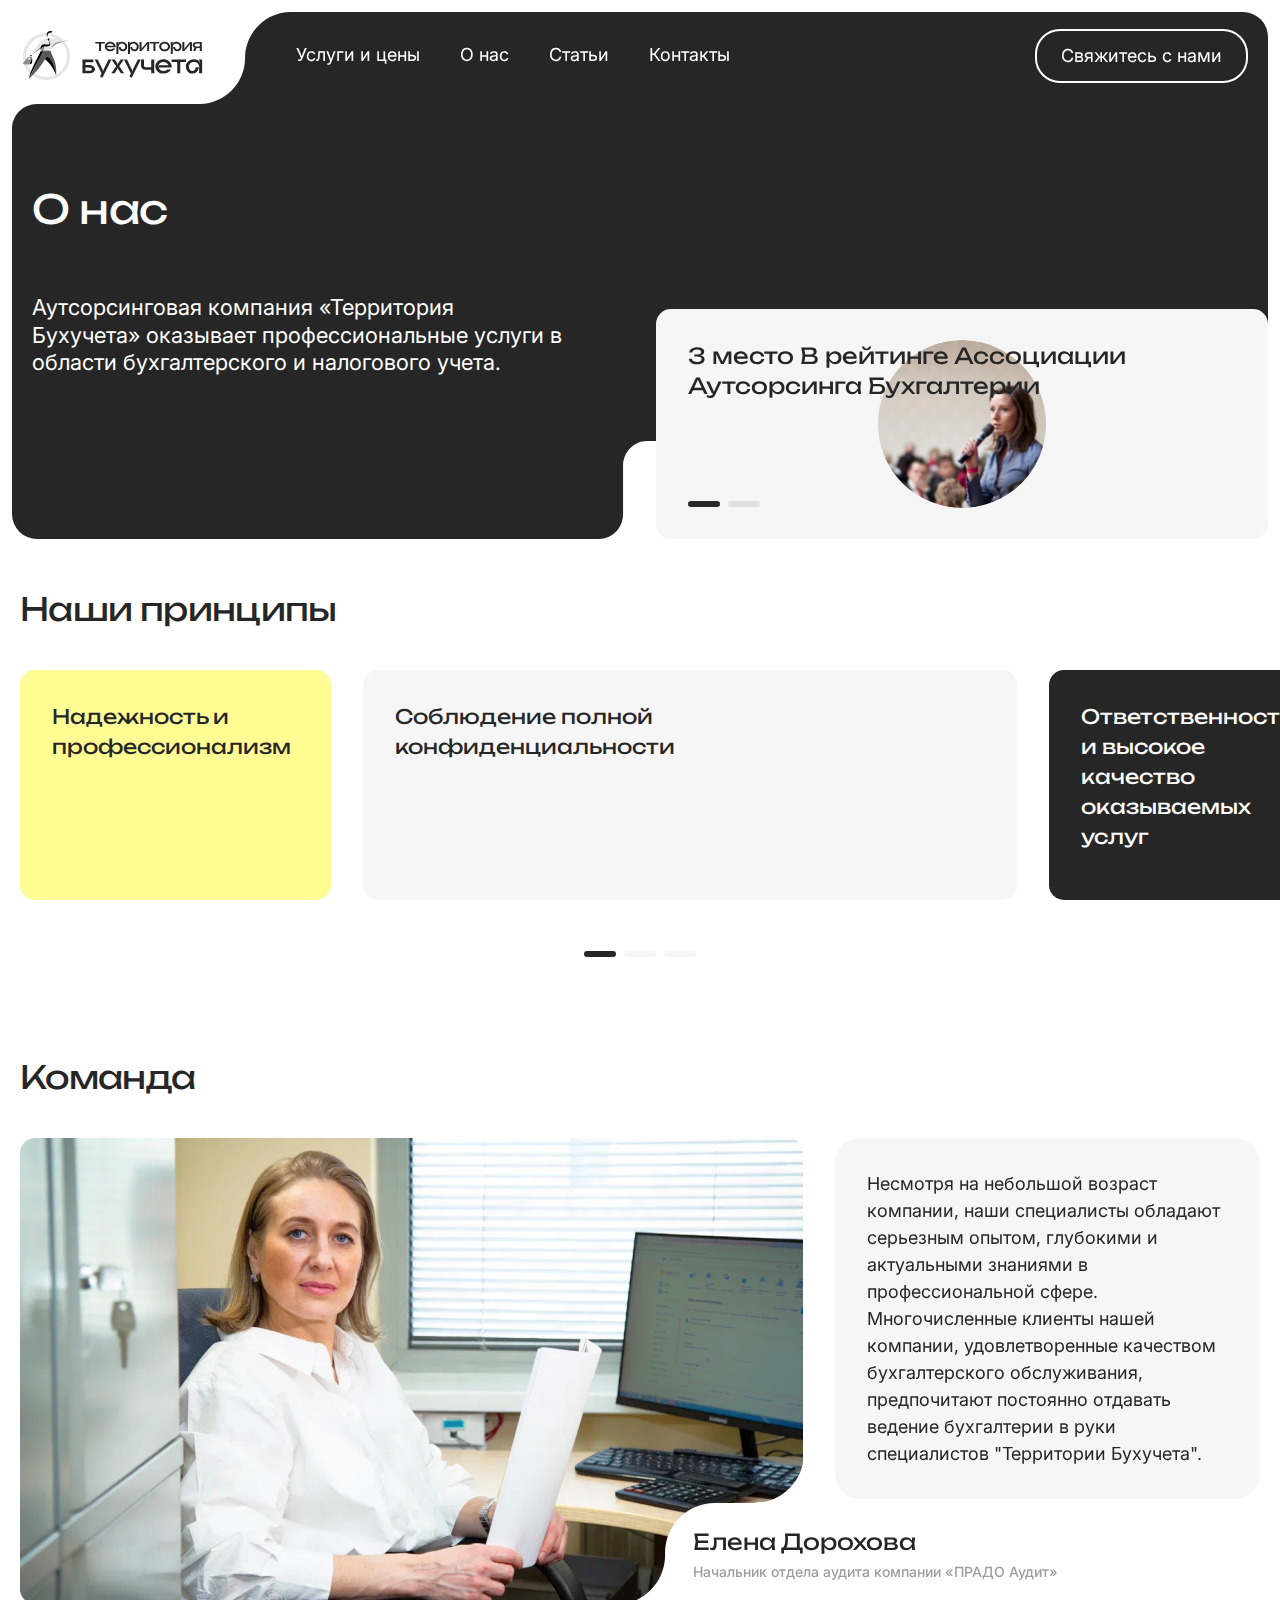
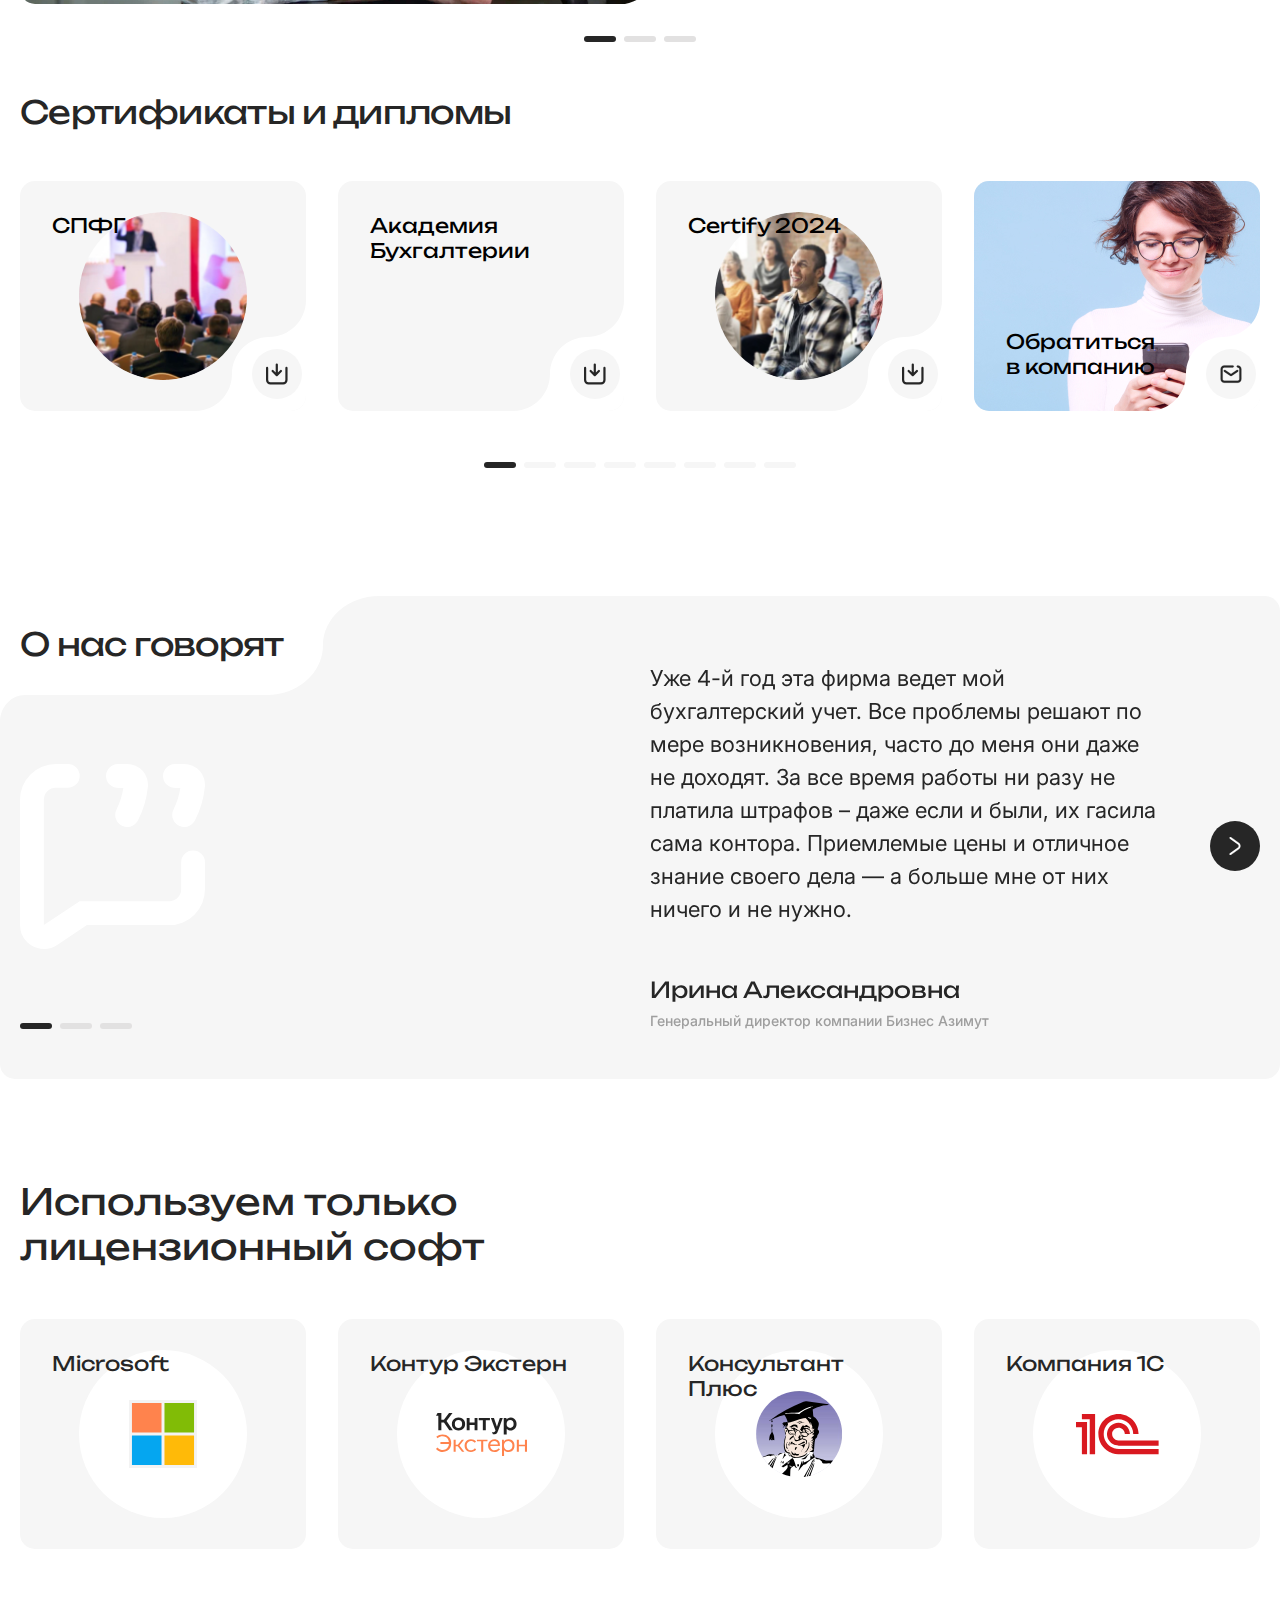
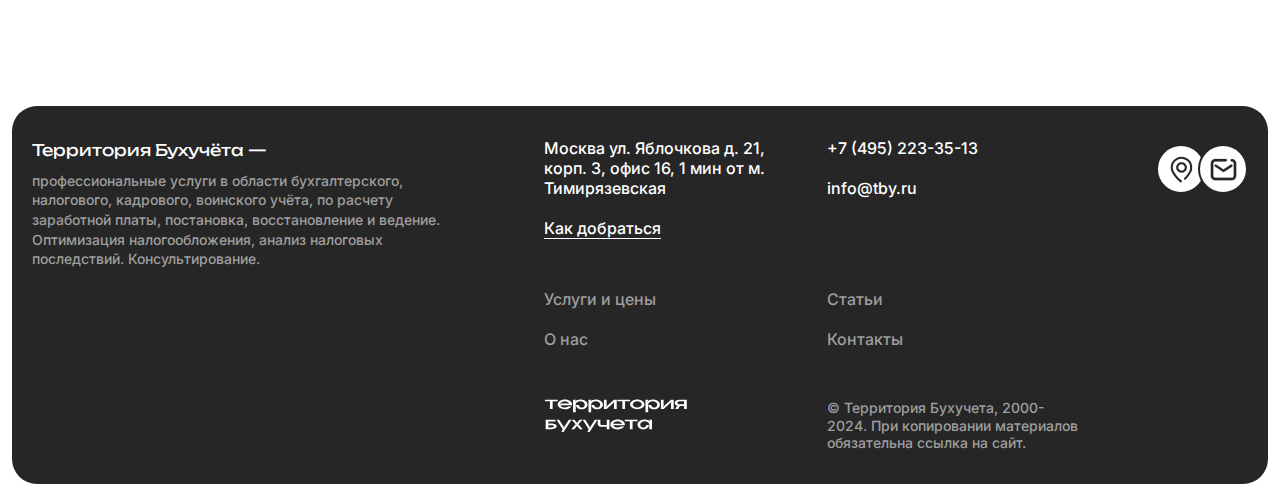
==== commit 8e728394: "fix: Improvements" ====
--- a/about.html
+++ b/about.html
@@ -168,6 +168,16 @@
 							</div>
 							<div class="swiper-pagination"></div>
 						</div>
+						<button class="swiper-button-prev" aria-label="Назад">
+							<svg class="swiper-button-icon">
+								<use xlink:href="img/sprite.svg#icon-arrow-prev"></use>
+							</svg>
+						</button>
+						<button class="swiper-button-next" aria-label="Далее">
+							<svg class="swiper-button-icon">
+								<use xlink:href="img/sprite.svg#icon-arrow-more"></use>
+							</svg>
+						</button>
 					</div>
 				</div>
 			</section>
@@ -230,6 +240,16 @@
 							</div>
 							<div class="swiper-pagination"></div>
 						</div>
+						<button class="swiper-button-prev" aria-label="Назад">
+							<svg class="swiper-button-icon">
+								<use xlink:href="img/sprite.svg#icon-arrow-prev"></use>
+							</svg>
+						</button>
+						<button class="swiper-button-next" aria-label="Далее">
+							<svg class="swiper-button-icon">
+								<use xlink:href="img/sprite.svg#icon-arrow-more"></use>
+							</svg>
+						</button>
 					</div>
 				</div>
 			</section>
@@ -358,6 +378,16 @@
 							</div>
 							<div class="swiper-pagination"></div>
 						</div>
+						<button class="swiper-button-prev" aria-label="Назад">
+							<svg class="swiper-button-icon">
+								<use xlink:href="img/sprite.svg#icon-arrow-prev"></use>
+							</svg>
+						</button>
+						<button class="swiper-button-next" aria-label="Далее">
+							<svg class="swiper-button-icon">
+								<use xlink:href="img/sprite.svg#icon-arrow-more"></use>
+							</svg>
+						</button>
 					</div>
 				</div>
 			</div>
@@ -464,6 +494,16 @@
 							</div>
 							<div class="swiper-pagination"></div>
 						</div>
+						<button class="swiper-button-prev" aria-label="Назад">
+							<svg class="swiper-button-icon">
+								<use xlink:href="img/sprite.svg#icon-arrow-prev"></use>
+							</svg>
+						</button>
+						<button class="swiper-button-next" aria-label="Далее">
+							<svg class="swiper-button-icon">
+								<use xlink:href="img/sprite.svg#icon-arrow-more"></use>
+							</svg>
+						</button>
 					</div>
 				</div>
 			</section>
--- a/css/app.min.css
+++ b/css/app.min.css
@@ -1 +1 @@
-body{position:relative;overflow-x:hidden;font-family:"Inter",sans-serif;font-size:16px;line-height:1.25;color:#262626}ul,ol,li{display:block;padding:0;margin:0;list-style:none}h1,h2,h3,h4,h5,h6{margin:0;font-family:"Unbounded",sans-serif;font-weight:normal;line-height:1.25}p{margin:0}a{display:inline-block;color:#000;text-decoration:none;-webkit-transition:all .25s ease-in-out;transition:all .25s ease-in-out}a:hover{text-decoration:none;color:#000}a:active{color:#000}input[type=number]{-moz-appearance:textfield}input[type=number]::-webkit-outer-spin-button,input[type=number]::-webkit-inner-spin-button{display:none;-webkit-appearance:none;appearance:none;margin:0}picture{display:block}img{max-width:100%}svg{-webkit-transition:all .25s ease-in-out;transition:all .25s ease-in-out}.container{margin:0 auto;padding:0 20px;max-width:1380px;width:100%}@media screen and (max-width: 767px){.container{padding:0 12px}}.btn{display:-webkit-box;display:-ms-flexbox;display:flex;-webkit-box-align:center;-ms-flex-align:center;align-items:center;-webkit-box-pack:center;-ms-flex-pack:center;justify-content:center;padding:15px 24px;width:-webkit-fit-content;width:-moz-fit-content;width:fit-content;font-size:16px;font-weight:500;line-height:1;text-align:center;color:#fff;background:#ff834d;border:2px solid #ff834d;border-radius:25px;-webkit-transition:all .25s ease-in-out;transition:all .25s ease-in-out}.btn>svg{min-width:16px;width:16px;height:16px}.btn>*+*{margin-left:12px}.btn:focus{outline:none}.btn:hover{color:#fff}.btn--md{padding:16px 24px;font-size:18px;font-weight:normal}.btn--circle{padding:15px}.btn--dark{color:#fff;background:#262626;border-color:#262626}.btn--dark-border{color:#262626;background:rgba(0,0,0,0);border-color:#262626}.btn--dark-border:hover{color:#262626}.btn--white-border{color:#fff;background:rgba(0,0,0,0);border-color:#fff}.btn--white-border:hover{color:#fff}@media screen and (hover: hover){.btn:hover{color:#fff;background:#fe9567;border-color:#fe9567}.btn--dark:hover{color:#fff;background:#383838;border-color:#383838}.btn--dark-border:hover{color:#fff;background:#262626;border-color:#262626}.btn--white-border:hover{color:#262626;background:#fff;border-color:#fff}}@media screen and (max-width: 767px){.btn{padding:7.5px 16px;font-size:14px;font-weight:normal}.btn>svg{min-width:14px;width:14px;height:14px}.btn--circle{padding:7.5px}}.input-field__inner{position:relative;z-index:1}.input-field__input{-webkit-appearance:none;-moz-appearance:none;appearance:none;display:block;padding:0 0 8px 0;width:100%;font-size:22px;font-weight:normal;line-height:1.5;color:#262626;background:rgba(0,0,0,0);border:none;border-bottom:2px solid #262626;border-radius:0;-webkit-transition:all .25s ease-in-out;transition:all .25s ease-in-out}.input-field__input::-webkit-input-placeholder{opacity:1;color:#262626}.input-field__input::-moz-placeholder{opacity:1;color:#262626}.input-field__input:-ms-input-placeholder{opacity:1;color:#262626}.input-field__input::-ms-input-placeholder{opacity:1;color:#262626}.input-field__input::placeholder{opacity:1;color:#262626}.input-field__input:focus{outline:none}@media screen and (max-width: 767px){.input-field__input{padding:0 0 4px 0;font-size:16px}}.file__input{display:none}.file__label{display:-webkit-box;display:-ms-flexbox;display:flex;-webkit-box-align:center;-ms-flex-align:center;align-items:center;padding:10px 20px;width:-webkit-fit-content;width:-moz-fit-content;width:fit-content;font-size:20px;font-weight:normal;background:rgba(0,0,0,0);border:2px solid #262626;border-radius:25px;cursor:pointer;-webkit-transition:all .25s ease-in-out;transition:all .25s ease-in-out}.file__label>svg{min-width:16px;width:16px;height:32px;color:#262626}.file__label>*+*{margin-left:16px}.file__label:focus{outline:none}.file__label--lg{padding:14px 20px}@media screen and (hover: hover){.file__label:hover{color:#fff;background:#262626}.file__label:hover>svg{color:#fff}}@media screen and (max-width: 767px){.file__label{padding:6.75px 16px;font-size:14px;border:1px solid #262626}.file__label>svg{min-width:8px;width:8px;height:17px}.file__label>*+*{margin-left:12px}}.file__loaded{display:-webkit-box;display:-ms-flexbox;display:flex;-webkit-box-align:center;-ms-flex-align:center;align-items:center;padding:10px 20px;min-height:56px;width:-webkit-fit-content;width:-moz-fit-content;width:fit-content;font-size:20px;font-weight:normal;background:rgba(0,0,0,0);border:2px solid #262626;border-radius:25px;cursor:pointer;-webkit-transition:all .25s ease-in-out;transition:all .25s ease-in-out}.file__loaded>svg{min-width:16px;width:16px;height:32px;color:#262626}.file__loaded>*+*{margin-left:16px}.file__loaded:focus{outline:none}.file__loaded--lg{padding:14px 20px;min-height:64px}@media screen and (hover: hover){.file__loaded:hover{color:#fff;background:#262626}.file__loaded:hover>svg{color:#fff}.file__loaded:hover .file__delete>svg{color:#fff}}@media screen and (max-width: 767px){.file__loaded{padding:6.75px 16px;font-size:14px;border:1px solid #262626}.file__loaded>svg{min-width:8px;width:8px;height:17px}.file__loaded>*+*{margin-left:12px}}.file__delete{display:-webkit-box;display:-ms-flexbox;display:flex;-webkit-box-align:center;-ms-flex-align:center;align-items:center;-webkit-box-pack:center;-ms-flex-pack:center;justify-content:center;padding:0;min-width:16px;width:16px;height:16px;font-size:0;background:rgba(0,0,0,0);border:none;border-radius:0;-webkit-transition:all .25s ease-in-out;transition:all .25s ease-in-out}.file__delete>svg{min-width:16px;width:16px;height:16px;color:#262626}.file__delete:focus{outline:none}.default-select .ss-main{width:100%}.default-select .ss-main .ss-single-selected{padding:8px 16px;width:100%;height:100%;font-size:14px;font-weight:normal;line-height:1.25;color:#262626;background:#fff;border:none;border-radius:25px;-webkit-transition:all .25s ease-in-out;transition:all .25s ease-in-out}.default-select .ss-main .ss-single-selected .placeholder .ss-disabled{color:#262626}.default-select .ss-main .ss-single-selected .placeholder{display:block;overflow:hidden;max-width:100%;line-height:1.25;white-space:nowrap;text-overflow:ellipsis}.default-select .ss-main .ss-single-selected .ss-arrow{margin:0 0 0 20px}.default-select .ss-main .ss-single-selected .ss-arrow span{padding:0;margin:0;min-width:14px;width:14px;height:14px;background-image:url(../img/sprite.svg#icon-caret-select);background-repeat:no-repeat;background-size:contain;background-position:center center;border:0;-webkit-transform:none;-ms-transform:none;transform:none;-webkit-transition:all .25s ease-in-out;transition:all .25s ease-in-out}.default-select .ss-main .ss-single-selected .ss-arrow span.arrow-up{-webkit-transform:translateY(0) rotate(180deg);-ms-transform:translateY(0) rotate(180deg);transform:translateY(0) rotate(180deg);margin:0}.default-select .ss-main .ss-single-selected .ss-arrow span.arrow-down{-webkit-transform:rotate(0);-ms-transform:rotate(0);transform:rotate(0)}.default-select .ss-main .ss-single-selected.ss-open-below,.default-select .ss-main .ss-single-selected.ss-open-above{border-radius:25px}.default-select .ss-main .ss-single-selected.ss-open-below+*{margin-top:6px}.default-select .ss-main .ss-single-selected.ss-open-above+*{-webkit-transform:scale(1) translateY(-6px);-ms-transform:scale(1) translateY(-6px);transform:scale(1) translateY(-6px);border-radius:25px}.default-select .ss-content .ss-search{display:none}.default-select .ss-content{z-index:99 !important;overflow-x:hidden;overflow-y:auto;margin:0;padding:4px 0;max-width:calc(100vw - 48px);max-height:142px;min-width:100%;width:-webkit-max-content;width:-moz-max-content;width:max-content;color:#262626;background:#fff;border:none;border-radius:15px}.default-select .ss-content .ss-list{padding:0;max-height:none}.default-select .ss-content .ss-list .ss-option{padding:8px 16px;font-size:14px;font-weight:normal;line-height:1.25;color:#262626;cursor:pointer;-webkit-transition:all .25s ease-in-out;transition:all .25s ease-in-out}.default-select .ss-content .ss-list .ss-option.ss-disabled:not(.ss-option-selected){display:none}.default-select .ss-option:first-child.ss-disabled.ss-option-selected{display:none}.default-select .ss-content .ss-list .ss-option.ss-disabled{display:none}.default-select .ss-content .ss-list .ss-option:hover,.default-select .ss-content .ss-list .ss-option.ss-highlighted{color:#ff834d;background:rgba(0,0,0,0)}.default-select .ss-arrow .arrow-down{width:auto;height:auto;background:none}.square-checkbox{display:-webkit-box;display:-ms-flexbox;display:flex;-webkit-box-align:center;-ms-flex-align:center;align-items:center;overflow:hidden;cursor:pointer}.square-checkbox__input{display:none}.square-checkbox__input:checked~.square-checkbox__group .square-checkbox__icon::before{background:#fff}.square-checkbox__input[disabled]~.square-checkbox__group{opacity:.4}.square-checkbox__group{display:-webkit-box;display:-ms-flexbox;display:flex;-webkit-box-align:center;-ms-flex-align:center;align-items:center;margin:0;cursor:pointer}.square-checkbox__icon{position:relative;display:block;overflow:hidden;margin-right:25px;min-width:26px;width:26px;height:26px;border:2px solid #fff;-webkit-transition:all .25s ease-in-out;transition:all .25s ease-in-out}.square-checkbox__icon::before{content:"";position:absolute;top:50%;left:50%;z-index:1;-webkit-transform:translate(-50%, -50%);-ms-transform:translate(-50%, -50%);transform:translate(-50%, -50%);display:block;min-width:10px;width:10px;height:10px;-webkit-transition:all .25s ease-in-out;transition:all .25s ease-in-out}@media screen and (max-width: 767px){.square-checkbox__icon{margin-right:13px;min-width:20px;width:20px;height:20px}}.square-checkbox__title{display:block;margin:auto 0;font-size:22px;font-weight:normal;line-height:1;text-align:left;-webkit-transition:all .25s ease-in-out;transition:all .25s ease-in-out}@media screen and (max-width: 767px){.square-checkbox__title{font-size:16px}}.circle-checkbox{display:-webkit-box;display:-ms-flexbox;display:flex;-webkit-box-align:center;-ms-flex-align:center;align-items:center;overflow:hidden;cursor:pointer}.circle-checkbox__input{display:none}.circle-checkbox__input:checked~.circle-checkbox__group .circle-checkbox__icon::before{background:#fff}.circle-checkbox__input[disabled]~.circle-checkbox__group{opacity:.4}.circle-checkbox__group{display:-webkit-box;display:-ms-flexbox;display:flex;-webkit-box-align:center;-ms-flex-align:center;align-items:center;margin:0;cursor:pointer}.circle-checkbox__icon{position:relative;display:block;overflow:hidden;margin-right:25px;min-width:26px;width:26px;height:26px;border:2px solid #fff;border-radius:50%;-webkit-transition:all .25s ease-in-out;transition:all .25s ease-in-out}.circle-checkbox__icon::before{content:"";position:absolute;top:50%;left:50%;z-index:1;-webkit-transform:translate(-50%, -50%);-ms-transform:translate(-50%, -50%);transform:translate(-50%, -50%);display:block;min-width:10px;width:10px;height:10px;border-radius:50%;-webkit-transition:all .25s ease-in-out;transition:all .25s ease-in-out}@media screen and (max-width: 767px){.circle-checkbox__icon{margin-right:13px;min-width:20px;width:20px;height:20px}}.circle-checkbox__title{display:block;margin:auto 0;font-size:22px;font-weight:normal;line-height:1;text-align:left;-webkit-transition:all .25s ease-in-out;transition:all .25s ease-in-out}@media screen and (max-width: 767px){.circle-checkbox__title{font-size:16px}}.operations-checkbox__wrapper{display:-webkit-box;display:-ms-flexbox;display:flex;width:-webkit-fit-content;width:-moz-fit-content;width:fit-content}.operations-checkbox__item{position:relative;z-index:1;width:-webkit-fit-content;width:-moz-fit-content;width:fit-content;text-align:center}.operations-checkbox__item:first-child::after{content:"";position:absolute;top:11px;right:0;z-index:-1;display:block;width:50%;height:2px;background:#fff}.operations-checkbox__item+.operations-checkbox__item{margin-left:41px}.operations-checkbox__item+.operations-checkbox__item::before{content:"";position:absolute;top:11px;left:0;z-index:-1;-webkit-transform:translate(-100%, 0);-ms-transform:translate(-100%, 0);transform:translate(-100%, 0);display:block;width:41px;height:2px;background:#fff}.operations-checkbox__item+.operations-checkbox__item:not(:last-child)::after{content:"";position:absolute;top:11px;left:0;z-index:-1;display:block;width:100%;height:2px;background:#fff}.operations-checkbox__item+.operations-checkbox__item:last-child::after{content:"";position:absolute;top:11px;left:0;z-index:-1;display:block;width:50%;height:2px;background:#fff}@media screen and (min-width: 1200px)and (max-width: 1399px){.operations-checkbox__item+.operations-checkbox__item{margin-left:31px}.operations-checkbox__item+.operations-checkbox__item::before{width:31px}}@media screen and (min-width: 768px)and (max-width: 1199px){.operations-checkbox__item+.operations-checkbox__item{margin-left:21px}.operations-checkbox__item+.operations-checkbox__item::before{width:21px}}.operations-checkbox__input{display:none}.operations-checkbox__input:checked~.operations-checkbox__group .operations-checkbox__icon{background:#ff834d}.operations-checkbox__input:checked~.operations-checkbox__group .operations-checkbox__icon::before{opacity:0}.operations-checkbox__input[disabled]~.operations-checkbox__group{opacity:.4}.operations-checkbox__group{cursor:pointer}.operations-checkbox__icon{position:relative;z-index:1;display:block;margin:0 auto;min-width:24px;width:24px;height:24px;border-radius:50%;-webkit-transition:all .25s ease-in-out;transition:all .25s ease-in-out}.operations-checkbox__icon::before{content:"";position:absolute;top:50%;left:50%;z-index:-1;-webkit-transform:translate(-50%, -50%);-ms-transform:translate(-50%, -50%);transform:translate(-50%, -50%);display:block;min-width:8px;width:8px;height:8px;background:#d9d9d9;border-radius:50%;-webkit-transition:all .25s ease-in-out;transition:all .25s ease-in-out}.operations-checkbox__title{display:block;margin:13px auto 0;width:-webkit-fit-content;width:-moz-fit-content;width:fit-content;font-size:22px;font-weight:500}.operations-checkbox__value{display:block;margin-top:44px;width:-webkit-fit-content;width:-moz-fit-content;width:fit-content;font-size:16px;font-weight:500}.c-icons--white .c-icons__link{background:#262626;border-color:#fff}.c-icons--white .c-icons__icon{color:#fff}.c-icons--light .c-icons__link{background:#f6f6f6}.c-icons--accent .c-icons__link{background:#ff834d;border-color:#fff}.c-icons--accent .c-icons__link>svg{color:#fff}.c-icons--blue .c-icons__link{background:#bdd3f5}.c-icons--yellow .c-icons__link{background:#fefc93}.c-icons__list{display:-webkit-box;display:-ms-flexbox;display:flex}.c-icons__item+.c-icons__item{margin-left:-8px}.c-icons__link{display:-webkit-box;display:-ms-flexbox;display:flex;-webkit-box-align:center;-ms-flex-align:center;align-items:center;-webkit-box-pack:center;-ms-flex-pack:center;justify-content:center;min-width:50px;width:50px;height:50px;background:#fff;border:2px solid #262626;border-radius:50%}@media screen and (hover: hover){.c-icons__link:hover{background:#262626;border-color:#fff}.c-icons__link:hover>svg{color:#fff}}.c-icons__icon{min-width:27px;width:27px;height:27px;color:#262626}.c-text-icons{display:-webkit-inline-box;display:-ms-inline-flexbox;display:inline-flex;vertical-align:middle}.c-text-icons--sm .c-text-icons__icon{min-width:40px;width:40px;height:40px}@media screen and (max-width: 767px){.c-text-icons--sm .c-text-icons__icon{min-width:25px;width:25px;height:25px}}.c-text-icons--sm .c-text-icons__icon+.c-text-icons__icon{margin-left:-10px}@media screen and (max-width: 767px){.c-text-icons--sm .c-text-icons__icon+.c-text-icons__icon{margin-left:-4px}}.c-text-icons__icon+.c-text-icons__icon{margin-left:-15px}@media screen and (max-width: 767px){.c-text-icons__icon+.c-text-icons__icon{margin-left:-4px}}.c-text-icons__icon{display:block;overflow:hidden;min-width:60px;width:60px;height:60px}.c-text-icons__icon img{display:block;width:100%;height:100%;-o-object-fit:cover;object-fit:cover}@media screen and (max-width: 767px){.c-text-icons__icon{min-width:30px;width:30px;height:30px}}.header{position:fixed;top:29px;right:0;left:0;z-index:200}.header--white .header__logotype .dark{display:none}.header--white .header__logotype .white{display:block}@media screen and (hover: hover){.header--white .nav__elem:hover .nav__link{border-color:#fff}}.header--white .nav__link{color:#fff}.header--white .nav__link:hover{color:#fff}@media screen and (hover: hover){.header--white .nav__link:hover{border-color:#fff}}.header--scroll .header__wrapper::before{opacity:1}.header--scroll .header__logotype .dark{display:block}.header--scroll .header__logotype .white{display:none}.header--scroll .nav__link{color:#262626}.header--scroll .nav__link:hover{color:#262626}@media screen and (hover: hover){.header--scroll .nav__link:hover{border-color:#262626}}.header--scroll .btn{color:#262626;background:rgba(0,0,0,0);border-color:#262626}.header--scroll .btn:hover{color:#262626}@media screen and (hover: hover){.header--scroll .btn:hover{color:#fff;background:#262626;border-color:#262626}}.header--scroll .c-icons .c-icons__link{background:#fff;border-color:#262626}.header--scroll .c-icons .c-icons__icon{color:#262626}@media screen and (min-width: 1024px){.header::before{content:"";position:absolute;top:-29px;right:0;left:0;z-index:1;display:block;width:100%;height:12px;background:#fff}}@media screen and (max-width: 1023px){.header{top:24px}}.header__wrapper{position:relative;z-index:1;display:-webkit-box;display:-ms-flexbox;display:flex;-webkit-box-align:center;-ms-flex-align:center;align-items:center;-webkit-box-pack:justify;-ms-flex-pack:justify;justify-content:space-between}@media screen and (min-width: 1411px){.header__wrapper::before{right:-24px;width:calc(100% - 244px + 24px)}}@media screen and (min-width: 1024px)and (max-width: 1410px){.header__wrapper{padding-right:12px}.header__wrapper::before{right:-8px}}@media screen and (min-width: 1200px)and (max-width: 1410px){.header__wrapper::before{width:calc(100% - 244px + 8px)}}@media screen and (min-width: 1024px)and (max-width: 1199px){.header__wrapper::before{width:calc(100% - 214px + 8px)}}@media screen and (min-width: 1024px){.header__wrapper::before{content:"";position:absolute;top:-12px;z-index:-1;-webkit-transform:translate3d(0, 0, 0);transform:translate3d(0, 0, 0);display:block;height:calc(100% + 24px);opacity:0;background:-webkit-gradient(linear, left bottom, left top, color-stop(-0.52%, rgba(255, 255, 255, 0.9)), to(rgba(255, 255, 255, 0.9)));background:linear-gradient(360deg, rgba(255, 255, 255, 0.9) -0.52%, rgba(255, 255, 255, 0.9) 100%);border-radius:50px;-webkit-backdrop-filter:blur(2.5px);backdrop-filter:blur(2.5px);-webkit-transition:all .25s ease-in-out;transition:all .25s ease-in-out}}@media screen and (max-width: 1023px){.header__wrapper{padding:0 12px}.header__wrapper::before{content:"";position:absolute;top:-24px;right:0;left:0;z-index:-1;-webkit-transform:translate3d(0, 0, 0);transform:translate3d(0, 0, 0);display:block;width:100%;height:calc(100% + 48px);opacity:0;background:#fff;border-radius:0 0 25px 25px;-webkit-transition:all .25s ease-in-out;transition:all .25s ease-in-out}}@media screen and (min-width: 768px)and (max-width: 1023px){.header__wrapper::before{right:-20px;left:-20px;width:calc(100% + 40px)}}@media screen and (max-width: 767px){.header__wrapper::before{right:-12px;left:-12px;width:calc(100% + 24px)}}.header__logotype{display:block;margin-right:30px;overflow:hidden;min-width:183px;width:183px;height:50px}.header__logotype picture{display:block;width:100%;height:100%}.header__logotype img{display:block;width:100%;height:100%;-o-object-fit:contain;object-fit:contain;-o-object-position:left center;object-position:left center}@media screen and (min-width: 1024px)and (max-width: 1199px){.header__logotype{min-width:163px;width:163px;height:54px}}@media screen and (max-width: 1023px){.header__logotype{min-width:143px;width:143px;height:34px}.header__logotype .white{display:none}}.header__nav{margin-right:auto;padding-left:63px}@media screen and (min-width: 1024px)and (max-width: 1199px){.header__nav{padding-left:47px}}@media screen and (max-width: 1023px){.header__nav{display:none}}.header__btn{margin-left:12px}@media screen and (max-width: 1023px){.header__btn{display:none}}@media screen and (min-width: 1024px){.header__icons{display:none}}@media screen and (min-width: 1380px){.header__before{width:calc((100vw - 1340px)/2 + 260px - 79px)}}@media screen and (min-width: 1200px)and (max-width: 1379px){.header__before{width:189px}}@media screen and (min-width: 1024px)and (max-width: 1199px){.header__before{width:163px}}@media screen and (min-width: 1024px){.header__before{position:absolute;top:-17px;left:0;z-index:-1;height:92px;background:#fff}.header__before::before{content:"";position:absolute;top:0;left:0;z-index:1;display:block;width:162px;height:117px;background:#fff;-webkit-clip-path:url(#main-before-left);clip-path:url(#main-before-left)}.header__before::after{content:"";position:absolute;top:0;right:1px;z-index:1;-webkit-transform:translate(100%, 0);-ms-transform:translate(100%, 0);transform:translate(100%, 0);display:block;width:91px;height:92px;background:#fff;-webkit-clip-path:url(#main-before-right);clip-path:url(#main-before-right)}}.nav__list{display:-webkit-box;display:-ms-flexbox;display:flex;-webkit-box-align:center;-ms-flex-align:center;align-items:center;width:-webkit-fit-content;width:-moz-fit-content;width:fit-content}@media screen and (max-width: 1023px){.nav__list{-webkit-box-orient:vertical;-webkit-box-direction:normal;-ms-flex-direction:column;flex-direction:column;-webkit-box-align:start;-ms-flex-align:start;align-items:flex-start;width:100%}}@media screen and (max-width: 1023px){.nav__item{width:100%}}.nav__item+.nav__item{margin-left:40px}@media screen and (max-width: 1023px){.nav__item+.nav__item{margin-top:40px;margin-left:0}}.nav__elem{position:relative;z-index:10;margin-bottom:-6px;padding-bottom:6px}@media screen and (hover: hover){.nav__elem:hover .nav__link{border-color:#262626}.nav__elem:hover .nav__sublist{visibility:visible;opacity:1;-webkit-transform:scale(1) translateY(0);-ms-transform:scale(1) translateY(0);transform:scale(1) translateY(0);pointer-events:all}}@media screen and (max-width: 1023px){.nav__elem{margin-bottom:0;padding-bottom:0;width:100%}.nav__elem.is--open .nav__link>svg{-webkit-transform:rotate(-90deg);-ms-transform:rotate(-90deg);transform:rotate(-90deg)}.nav__elem.is--open .nav__sublist{display:block}}.nav__link{display:-webkit-box;display:-ms-flexbox;display:flex;-webkit-box-align:center;-ms-flex-align:center;align-items:center;-webkit-box-pack:justify;-ms-flex-pack:justify;justify-content:space-between;width:-webkit-fit-content;width:-moz-fit-content;width:fit-content;font-size:18px;font-weight:normal;border-bottom:1px solid rgba(0,0,0,0)}.nav__link>svg{min-width:18px;width:18px;height:18px;color:#262626}@media screen and (hover: hover){.nav__link:hover{border-color:#262626}}@media screen and (max-width: 1023px){.nav__link{width:100%;font-family:"Unbounded",sans-serif;font-size:20px;letter-spacing:-0.02em;color:#fff}.nav__link>svg{color:#fff}.nav__link:hover{color:#fff}}@media screen and (min-width: 1024px){.nav__sublist{position:absolute;top:100%;left:0;z-index:100;-webkit-transform:scale(0.99) translateY(-0.7em);-ms-transform:scale(0.99) translateY(-0.7em);transform:scale(0.99) translateY(-0.7em);display:block;overflow:hidden;visibility:hidden;opacity:0;-webkit-transform-origin:top;-ms-transform-origin:top;transform-origin:top;padding:24px;min-width:-webkit-max-content;min-width:-moz-max-content;min-width:max-content;width:100%;background:#fff;border-radius:15px;-webkit-transition-timing-function:cubic-bezier(0.16, 1, 0.3, 1);transition-timing-function:cubic-bezier(0.16, 1, 0.3, 1);-webkit-transition-duration:500ms;transition-duration:500ms;-webkit-transition-property:opacity,-webkit-transform;transition-property:opacity,-webkit-transform;transition-property:opacity,transform;transition-property:opacity,transform,-webkit-transform;pointer-events:none;will-change:opacity,transform}.nav__sublist:hover{visibility:visible;opacity:1;-webkit-transform:scale(1) translateY(0);-ms-transform:scale(1) translateY(0);transform:scale(1) translateY(0);pointer-events:all}}@media screen and (max-width: 1023px){.nav__sublist{display:none;margin-top:22px}}.nav__subitem+.nav__subitem{margin-top:24px}.nav__sublink{display:block;width:-webkit-fit-content;width:-moz-fit-content;width:fit-content;font-size:18px;font-weight:normal;color:#262626;border-bottom:1px solid rgba(0,0,0,0)}.nav__sublink:hover{color:#262626}@media screen and (hover: hover){.nav__sublink:hover{border-color:#262626}}@media screen and (max-width: 1023px){.nav__sublink{color:#fff}.nav__sublink:hover{color:#fff}}.footer{position:relative;z-index:1;margin:50px 12px 12px;padding:32px 0;color:#fff}.footer::before{content:"";position:absolute;top:0;right:0;bottom:0;left:0;z-index:-1;display:block;width:100%;height:100%;background:#262626;border-radius:25px}.footer--indent-lg{margin-top:100px}@media screen and (max-width: 1023px){.footer::before{border-radius:15px}}@media screen and (min-width: 768px)and (max-width: 1023px){.footer{padding:20px 0}}@media screen and (max-width: 767px){.footer{margin-top:12px;padding:12px 0}.footer--indent-lg{margin-top:24px}}.footer__wrapper{display:-webkit-box;display:-ms-flexbox;display:flex;-webkit-box-pack:justify;-ms-flex-pack:justify;justify-content:space-between}.footer__left{max-width:424px;width:100%}@media screen and (min-width: 1024px)and (max-width: 1199px){.footer__left{max-width:364px}}@media screen and (max-width: 1023px){.footer__left{display:none}}.footer__right{display:-webkit-box;display:-ms-flexbox;display:flex;-webkit-box-orient:vertical;-webkit-box-direction:normal;-ms-flex-direction:column;flex-direction:column;-webkit-box-pack:justify;-ms-flex-pack:justify;justify-content:space-between;padding-left:88px;max-width:calc(100% - 424px);width:100%}@media screen and (min-width: 1024px)and (max-width: 1199px){.footer__right{padding-left:40px;max-width:calc(100% - 364px)}}@media screen and (max-width: 1023px){.footer__right{padding:0;max-width:none}}.footer__title{font-family:"Unbounded",sans-serif;font-size:16px;font-weight:normal;line-height:1.55}.footer__title span{display:block;margin-top:8px;font-family:"Inter",sans-serif;font-size:14px;font-weight:500;line-height:1.4;color:#9e9e9e}.footer__inner{display:-webkit-box;display:-ms-flexbox;display:flex}@media screen and (max-width: 1023px){.footer__inner:not(.footer__inner--nowrap){-webkit-box-orient:vertical;-webkit-box-direction:normal;-ms-flex-direction:column;flex-direction:column}.footer__inner:not(.footer__inner--nowrap) .footer__block{width:100%}.footer__inner:not(.footer__inner--nowrap) .footer__block:nth-child(n+2){margin-top:24px}.footer__inner--nowrap .footer__block{width:calc(50% - 10px)}.footer__inner--nowrap .footer__block:nth-child(2n){margin-left:20px}.footer__inner--nowrap .footer__block:nth-child(n+3){margin-top:12px}}.footer__inner+.footer__inner{margin-top:50px}@media screen and (max-width: 1023px){.footer__inner+.footer__inner{margin-top:24px}.footer__inner+.footer__inner:last-child{margin-top:34px}}@media screen and (min-width: 1400px){.footer__block:first-child{max-width:352px;width:100%}.footer__block:nth-child(2){margin-left:51px;max-width:266px;width:100%}.footer__block:nth-child(2)+.footer__block:last-child{margin-left:auto}}@media screen and (min-width: 1200px)and (max-width: 1399px){.footer__block:first-child{max-width:252px;width:100%}.footer__block:nth-child(2){margin-left:31px;max-width:252px;width:100%}.footer__block:nth-child(2)+.footer__block:last-child{margin-left:auto}}@media screen and (min-width: 1024px)and (max-width: 1199px){.footer__block:first-child{max-width:212px;width:100%}.footer__block:nth-child(2){margin-left:21px;max-width:212px;width:100%}.footer__block:nth-child(2)+.footer__block:last-child{margin-left:auto}}@media screen and (max-width: 1023px){.footer__block:nth-child(2)+.footer__block:last-child{display:none}}.footer__logotype{display:block;overflow:hidden;min-width:143px;width:143px;height:34px}.footer__logotype img{display:block;width:100%;height:100%;-o-object-fit:contain;object-fit:contain}.footer__address{display:block;margin:0;width:-webkit-fit-content;width:-moz-fit-content;width:fit-content;font-size:16px;font-weight:500;color:#fff}@media screen and (max-width: 767px){.footer__address{font-size:12px}}.footer__address+.footer__link,.footer__link+.footer__link{margin-top:20px}@media screen and (max-width: 1023px){.footer__address+.footer__link,.footer__link+.footer__link{margin-top:12px}}.footer__link{display:block;width:-webkit-fit-content;width:-moz-fit-content;width:fit-content;font-size:16px;font-weight:500;color:#fff}.footer__link:hover{color:#fff}.footer__link--underline{border-bottom:1px solid #fff}@media screen and (hover: hover){.footer__link:hover{color:#ff834d;border-color:#ff834d}}@media screen and (max-width: 767px){.footer__link{font-size:12px}}.footer__icons{margin-top:6px}.footer__list-item+.footer__list-item{margin-top:20px}@media screen and (max-width: 767px){.footer__list-item+.footer__list-item{margin-top:12px}}.footer__list-link{display:block;width:-webkit-fit-content;width:-moz-fit-content;width:fit-content;font-size:16px;font-weight:500;color:#9e9e9e}.footer__list-link:hover{color:#9e9e9e}@media screen and (hover: hover){.footer__list-link:hover{color:#ff834d}}@media screen and (max-width: 767px){.footer__list-link{font-size:12px}}.footer__copyright{display:block;width:-webkit-fit-content;width:-moz-fit-content;width:fit-content;font-size:14px;font-weight:500;color:#9e9e9e}@media screen and (max-width: 767px){.footer__copyright{max-width:266px;font-size:12px}}.menu{position:fixed;top:12px;right:12px;left:12px;z-index:1000;-webkit-transform:translate(104%, 0);-ms-transform:translate(104%, 0);transform:translate(104%, 0);display:block;overflow-x:hidden;overflow-y:auto;max-height:calc(100dvh - 24px);max-width:calc(100% - 24px);width:100%;background:#262626;border-radius:15px;opacity:0;visibility:hidden;pointer-events:none;-webkit-transition:all .25s ease-in-out;transition:all .25s ease-in-out}.menu.is--active{-webkit-transform:translate(0, 0);-ms-transform:translate(0, 0);transform:translate(0, 0);opacity:1;visibility:visible;pointer-events:auto}.menu__wrap{padding:16px 12px 40px;min-height:calc(100dvh - 24px)}.menu__top{display:-webkit-box;display:-ms-flexbox;display:flex;-webkit-box-align:center;-ms-flex-align:center;align-items:center;-webkit-box-pack:justify;-ms-flex-pack:justify;justify-content:space-between;margin-bottom:30px}.menu__logotype{display:block;overflow:hidden;min-width:143px;width:143px;height:34px}.menu__logotype img{display:block;width:100%;height:100%;-o-object-fit:contain;object-fit:contain;-o-object-position:left center;object-position:left center}.menu__close{display:-webkit-box;display:-ms-flexbox;display:flex;-webkit-box-align:center;-ms-flex-align:center;align-items:center;-webkit-box-pack:center;-ms-flex-pack:center;justify-content:center;padding:0;min-width:50px;width:50px;height:50px;font-size:0;background:rgba(0,0,0,0);border:2px solid #fff;border-radius:50%;-webkit-transition:all .25s ease-in-out;transition:all .25s ease-in-out}.menu__close>svg{min-width:17px;width:17px;height:17px;color:#fff}.menu__close:focus{outline:none}.menu__bottom{margin-top:30px;padding-top:30px;border-top:1px solid #424242}.scroll-disabled{overflow:hidden}.wrapper{display:-webkit-box;display:-ms-flexbox;display:flex;-webkit-box-orient:vertical;-webkit-box-direction:normal;-ms-flex-direction:column;flex-direction:column;overflow:hidden;min-height:100vh}.wrapper__content{-webkit-box-flex:1;-ms-flex:1 1 100%;flex:1 1 100%}.section-inner{margin-top:25px;padding-top:25px}@media screen and (max-width: 767px){.section-inner{margin-top:12px;padding-top:12px}}@media screen and (min-width: 768px){.section-inner__content>*:not(.wide){padding:0 32px;max-width:947px}}@media screen and (max-width: 767px){.section-inner__content{padding:0 12px}}.section-info{margin-top:50px;padding-top:50px}@media screen and (max-width: 767px){.section-info{margin-top:12px;padding-top:12px}}.section-info__content{margin:0 auto;max-width:883px;width:100%;text-align:center}.content{font-size:22px;font-weight:normal;line-height:1.6}@media screen and (max-width: 767px){.content{font-size:16px}}.content>*:not(:last-child){margin-bottom:50px}@media screen and (max-width: 767px){.content>*:not(:last-child){margin-bottom:24px}}.content h1:not([class]),.content h2:not([class]),.content h3:not([class]),.content h4:not([class]),.content h5:not([class]),.content h6:not([class]){font-family:"Unbounded",sans-serif;font-weight:normal}.content h1:not([class]){font-size:40px;line-height:1.375}@media screen and (max-width: 767px){.content h1:not([class]){font-size:20px;letter-spacing:-0.02em}}.content h2:not([class]){font-size:32px;line-height:1.5625;letter-spacing:-0.02em}@media screen and (max-width: 767px){.content h2:not([class]){font-size:19px;line-height:1.3157894737}}.content h3:not([class]){font-size:28px;line-height:1.7857142857;letter-spacing:-0.02em}@media screen and (max-width: 767px){.content h3:not([class]){font-size:19px;line-height:1.3157894737}}.content h4:not([class]){font-size:22px;line-height:1.8181818182}@media screen and (max-width: 767px){.content h4:not([class]){font-size:16px;line-height:1.5}}.content h5:not([class]){font-size:20px;line-height:1.5}@media screen and (max-width: 767px){.content h5:not([class]){font-size:16px}}.content h6:not([class]){font-size:18px;line-height:1.5}@media screen and (max-width: 767px){.content h6:not([class]){font-size:15px}}.content ul:not([class]) li{position:relative;z-index:1;display:block;margin:0;padding-left:56px;font-size:22px;font-weight:normal;line-height:1.6}.content ul:not([class]) li::before{content:"";position:absolute;top:18px;left:0;z-index:1;display:block;width:40px;height:2px;background:#bdd3f5}@media screen and (max-width: 767px){.content ul:not([class]) li{padding-left:40px;font-size:16px}.content ul:not([class]) li::before{top:11px;width:28px}}.content ul:not([class]) li+li{margin-top:46px}@media screen and (max-width: 767px){.content ul:not([class]) li+li{margin-top:24px}}.content ol:not([class]){counter-reset:num-list}.content ol:not([class]) li{position:relative;z-index:1;display:block;margin:0;padding-left:56px;font-size:22px;font-weight:normal;line-height:1.6}.content ol:not([class]) li::before{content:"";counter-increment:num-list;content:counter(num-list);position:absolute;top:0;left:0;z-index:1;display:-webkit-box;display:-ms-flexbox;display:flex;-webkit-box-align:center;-ms-flex-align:center;align-items:center;-webkit-box-pack:center;-ms-flex-pack:center;justify-content:center;width:32px;height:32px;font-size:16px;font-weight:normal;line-height:1.6;text-align:center;border:3px solid #bdd3f5;border-radius:50%}@media screen and (max-width: 767px){.content ol:not([class]) li{padding-left:40px;font-size:16px}.content ol:not([class]) li::before{width:25px;height:25px;font-size:14px;border:2px solid #bdd3f5}}.content ol:not([class]) li+li{margin-top:46px}@media screen and (max-width: 767px){.content ol:not([class]) li+li{margin-top:24px}}.content b,.content strong{font-weight:600}.content picture{display:block;overflow:hidden;width:100%;border-radius:25px}.content-slider__slider-wrapper{overflow-x:clip;margin:0 calc(50% - 50vw)}.content-slider__slider-wrapper .swiper{overflow:visible;margin:0 auto;padding:0 20px;max-width:1380px;width:100%}@media screen and (max-width: 767px){.content-slider__slider-wrapper .swiper{padding:0 24px}}.content-slider__slider-wrapper .swiper-slide{width:-webkit-fit-content;width:-moz-fit-content;width:fit-content;height:auto}.content-slider__slide{display:block;overflow:hidden;min-width:654px;width:654px;height:466px;border-radius:25px}.content-slider__slide img{display:block;width:100%;height:100%;-o-object-fit:cover;object-fit:cover}@media screen and (max-width: 767px){.content-slider__slide{min-width:293px;width:293px;height:200px;border-radius:15px}}.content-author__wrapper{position:relative;z-index:1;display:-webkit-box;display:-ms-flexbox;display:flex;-webkit-box-align:end;-ms-flex-align:end;align-items:flex-end}.content-author__img{position:relative;z-index:1;display:block;overflow:hidden;max-width:884px;min-width:884px;width:100%;height:414px;border-radius:15px}.content-author__img img{display:block;width:100%;height:100%;-o-object-fit:cover;object-fit:cover}@media screen and (min-width: 1024px)and (max-width: 1199px){.content-author__img{max-width:700px;min-width:700px;height:328px}}@media screen and (min-width: 1024px){.content-author__img::after{content:"";position:absolute;right:-1px;bottom:-1px;z-index:1;display:block;width:139px;height:139px;background:#fff;-webkit-clip-path:url(#information-card);clip-path:url(#information-card)}}@media screen and (max-width: 1023px){.content-author__img{max-width:none;min-width:auto;height:300px}.content-author__img::before{content:"";position:absolute;bottom:-1px;z-index:1;display:block;width:96px;height:92px;background:#fff;-webkit-clip-path:url(#content-author-before);clip-path:url(#content-author-before)}.content-author__img::after{content:"";position:absolute;right:-1px;bottom:-1px;z-index:1;display:block;width:159px;height:142px;background:#fff;-webkit-clip-path:url(#content-author-after);clip-path:url(#content-author-after)}}@media screen and (min-width: 768px)and (max-width: 1023px){.content-author__img::before{left:334px}}@media screen and (max-width: 767px){.content-author__img::before{left:60px}}@media screen and (max-width: 359px){.content-author__img::after{width:109px}}.content-author__body{position:relative;z-index:10;margin-left:-67px;max-width:calc(100% - 817px);width:100%}@media screen and (min-width: 1024px)and (max-width: 1199px){.content-author__body{max-width:calc(100% - 700px)}}@media screen and (max-width: 1023px){.content-author__body{position:absolute;right:0;bottom:0;margin-left:0;padding-bottom:12px}.content-author__body::before{content:"";position:absolute;right:0;bottom:-1px;z-index:-1;display:block;height:92px;background:#fff}}@media screen and (min-width: 768px)and (max-width: 1023px){.content-author__body{max-width:calc(100% - 429px)}.content-author__body::before{width:100%}}@media screen and (max-width: 767px){.content-author__body{max-width:calc(100% - 129px)}.content-author__body::before{width:calc(100% - 26px)}}.content-author__title{display:block;overflow:hidden;max-width:100%;width:-webkit-fit-content;width:-moz-fit-content;width:fit-content;font-family:"Unbounded",sans-serif;font-size:22px;font-weight:normal;white-space:nowrap;text-overflow:ellipsis}@media screen and (max-width: 767px){.content-author__title{font-size:16px}}.content-author__help{display:-webkit-box;-webkit-line-clamp:2;-webkit-box-orient:vertical;overflow:hidden;margin-top:8px;max-width:294px;width:-webkit-fit-content;width:-moz-fit-content;width:fit-content;font-size:14px;font-weight:500;line-height:1.2142857143;text-overflow:ellipsis;color:#9e9e9e}@media screen and (max-width: 767px){.content-author__help{font-size:12px;line-height:1.25}}.main{position:relative;z-index:1;margin:12px 12px 0}.main--light .main__wrap{color:#262626;background:#f6f6f6}.main--accent .main__wrap{color:#fff;background:#ff834d}.main--blue .main__wrap{color:#262626;background:#bdd3f5}.main--yellow .main__wrap{color:#262626;background:#fefc93}@media screen and (min-width: 768px)and (max-width: 1023px){.main{margin:12px 20px 0}}.main__wrap{position:relative;z-index:5;color:#fff;background:#262626;border-radius:25px}@media screen and (min-width: 1024px){.main__wrap--contacts{border-radius:25px 25px 0 25px}.main__wrap--contacts::after{content:"";position:absolute;right:0;bottom:0;z-index:1;-webkit-transform:translate(0, 100%);-ms-transform:translate(0, 100%);transform:translate(0, 100%);display:block;width:441px;height:86px;background:#ff834d;-webkit-clip-path:url(#contacts-after);clip-path:url(#contacts-after)}}@media screen and (max-width: 1023px){.main__wrap{border-radius:15px}}@media screen and (min-width: 1380px){.main__before{width:calc((100vw - 1340px)/2 + 259px - 90px)}}@media screen and (min-width: 1200px)and (max-width: 1379px){.main__before{width:189px}}@media screen and (min-width: 1024px)and (max-width: 1199px){.main__before{width:163px}}@media screen and (min-width: 1024px){.main__before{position:absolute;top:0;left:0;z-index:-1;height:92px;background:#fff}.main__before::before{content:"";position:absolute;top:0;left:0;z-index:1;display:block;width:162px;height:117px;background:#fff;-webkit-clip-path:url(#main-before-left);clip-path:url(#main-before-left)}.main__before::after{content:"";position:absolute;top:0;right:1px;z-index:1;-webkit-transform:translate(100%, 0);-ms-transform:translate(100%, 0);transform:translate(100%, 0);display:block;width:91px;height:92px;background:#fff;-webkit-clip-path:url(#main-before-right);clip-path:url(#main-before-right)}}@media screen and (max-width: 1023px){.main__before{display:none}}@media screen and (min-width: 1200px){.main__after{width:calc((100vw - 1340px)/2 + 670px + 30px - 50px)}}@media screen and (min-width: 1024px)and (max-width: 1199px){.main__after{width:calc((100vw - 1340px)/2 + 670px + 23px - 50px)}}@media screen and (min-width: 1024px){.main__after{position:absolute;right:0;bottom:0;z-index:-1;height:123px}.main__after::before{content:"";position:absolute;left:1px;bottom:0;z-index:1;-webkit-transform:translate(-100%, 0);-ms-transform:translate(-100%, 0);transform:translate(-100%, 0);display:block;width:50px;height:98px;background:#fff;-webkit-clip-path:url(#main-after-left);clip-path:url(#main-after-left)}.main__after::after{content:"";position:absolute;right:0;bottom:0;z-index:1;display:block;width:100%;height:123px;background:#fff;-webkit-clip-path:url(#main-after-right);clip-path:url(#main-after-right)}}@media screen and (max-width: 1023px){.main__after{display:none}}.main__body{display:-webkit-box;display:-ms-flexbox;display:flex;-webkit-box-orient:vertical;-webkit-box-direction:normal;-ms-flex-direction:column;flex-direction:column;padding:162px 0 32px;max-width:759px;min-height:527px;width:100%}@media screen and (min-width: 768px)and (max-width: 1023px){.main__body{padding:127px 0 20px;min-height:400px}}@media screen and (max-width: 767px){.main__body{padding:117px 0 20px;min-height:260px}}.main__heading{font-family:"Unbounded",sans-serif;font-size:40px;font-weight:normal;line-height:1.75;letter-spacing:-0.02em}@media screen and (max-width: 767px){.main__heading{font-size:20px;line-height:1.4}}.main__description{margin-top:50px;max-width:530px;width:100%;font-size:22px;font-weight:normal}@media screen and (min-width: 1024px)and (max-width: 1199px){.main__description{max-width:450px}}@media screen and (max-width: 767px){.main__description{margin-top:24px;padding-bottom:40px;font-size:16px}}.main__bottom{display:-webkit-box;display:-ms-flexbox;display:flex;-webkit-box-align:center;-ms-flex-align:center;align-items:center;margin-top:auto;padding-top:50px;width:-webkit-fit-content;width:-moz-fit-content;width:fit-content}@media screen and (min-width: 1200px){.main__bottom--wide{margin-bottom:-57px;max-width:986px;min-width:986px;width:100%}}@media screen and (min-width: 1024px)and (max-width: 1199px){.main__bottom--wide{margin-bottom:-57px;max-width:886px;min-width:886px;width:100%}}.main__btn+.main__help{margin-left:16px}.main__help{display:block;width:-webkit-fit-content;width:-moz-fit-content;width:fit-content;font-size:16px;font-weight:500}@media screen and (max-width: 767px){.main__help{display:none}}.main__img{position:absolute;right:-130px;bottom:-36px;z-index:10;display:block;overflow:hidden;min-width:330px;width:330px;height:330px;border-radius:50%}.main__img img{display:block;width:100%;height:100%;-o-object-fit:cover;object-fit:cover}@media screen and (min-width: 1024px)and (max-width: 1199px){.main__img{min-width:230px;width:230px;height:230px}}@media screen and (max-width: 1023px){.main__img{display:none}}.main__additional{display:-webkit-box;display:-ms-flexbox;display:flex;max-width:1340px;width:100%}@media screen and (min-width: 1024px){.main__additional{position:absolute;bottom:0;left:50%;z-index:1;-webkit-transform:translate(-50%, 0);-ms-transform:translate(-50%, 0);transform:translate(-50%, 0);-webkit-box-pack:end;-ms-flex-pack:end;justify-content:flex-end}}@media screen and (max-width: 1023px){.main__additional{margin-top:12px}}@media screen and (min-width: 1200px){.main__services,.main__about,.main__achievement{width:calc(50% - 16px)}}@media screen and (min-width: 1024px)and (max-width: 1199px){.main__services,.main__about,.main__achievement{width:calc(50% - 10px)}}@media screen and (max-width: 1023px){.main__services,.main__about,.main__achievement{width:100%}}.main__contacts{margin-top:12px}.main-achievement__item{position:relative;z-index:1;display:block;overflow:hidden;padding:16px 24px 24px;background:#f6f6f6;border-radius:15px}@media screen and (max-width: 767px){.main-achievement__item{padding:12px 16px}}.main-achievement__top{display:-webkit-box;display:-ms-flexbox;display:flex;-webkit-box-align:center;-ms-flex-align:center;align-items:center}.main-achievement__icon{display:block;overflow:hidden;margin-right:16px;min-width:50px;width:50px;height:50px}.main-achievement__icon img{display:block;width:100%;height:100%;-o-object-fit:contain;object-fit:contain}@media screen and (max-width: 767px){.main-achievement__icon{margin-right:13px;min-width:30px;width:30px;height:30px}}.main-achievement__title{display:block;width:-webkit-fit-content;width:-moz-fit-content;width:fit-content;font-size:16px;font-weight:normal;letter-spacing:-0.02em}@media screen and (max-width: 767px){.main-achievement__title{font-size:14px}}.main-achievement__help{display:block;margin-top:32px;width:-webkit-fit-content;width:-moz-fit-content;width:fit-content;font-size:14px;font-weight:normal;color:#9e9e9e}@media screen and (max-width: 767px){.main-achievement__help{margin-top:24px;font-size:12px}}.contacts{position:relative;z-index:1}.contacts__wrap{display:-webkit-box;display:-ms-flexbox;display:flex;-webkit-box-orient:vertical;-webkit-box-direction:normal;-ms-flex-direction:column;flex-direction:column;-webkit-box-pack:end;-ms-flex-pack:end;justify-content:flex-end;padding:50px 0;min-height:571px}@media screen and (max-width: 1023px){.contacts__wrap{min-height:558px}}.contacts__map{position:absolute;top:0;right:0;bottom:0;left:0;z-index:1;display:block;width:100%;height:100%;background:#f6f6f6;border-radius:15px}@media screen and (min-width: 1024px){.contacts__map::after{content:"";position:absolute;top:0;right:0;z-index:1;display:block;width:453px;height:86px;background:#fff;-webkit-clip-path:url(#contacts-after);clip-path:url(#contacts-after)}}@media screen and (max-width: 1023px){.contacts__map{border-radius:0}}@media screen and (min-width: 768px)and (max-width: 1023px){.contacts__map{margin:0 -20px;width:calc(100% + 40px)}}@media screen and (max-width: 767px){.contacts__map{margin:0 -12px;width:calc(100% + 24px)}}.contacts__holder{display:none}.contacts__holder.is--active{display:block}.contacts__list{position:relative;z-index:10;width:-webkit-fit-content;width:-moz-fit-content;width:fit-content}.contacts__item{width:-webkit-fit-content;width:-moz-fit-content;width:fit-content}.contacts__item+.contacts__item{margin-top:20px}@media screen and (max-width: 767px){.contacts__item+.contacts__item{margin-top:12px}}.contacts__link{display:-webkit-box;display:-ms-flexbox;display:flex;-webkit-box-align:center;-ms-flex-align:center;align-items:center;padding:12px 24px;width:-webkit-fit-content;width:-moz-fit-content;width:fit-content;font-size:18px;font-weight:500;text-align:left;color:#fff;background:#262626;border-radius:40px}.contacts__link>svg{min-width:28px;width:28px;height:28px;color:#fff}.contacts__link>*+*{margin-left:24px}.contacts__link:hover{color:#fff}@media screen and (max-width: 767px){.contacts__link{padding:8px 16px;font-size:14px;font-weight:normal}.contacts__link>svg{min-width:16px;width:16px;height:16px}.contacts__link>*+*{margin-left:12px}}.contacts-tabs__list{display:-webkit-box;display:-ms-flexbox;display:flex;-ms-flex-wrap:wrap;flex-wrap:wrap;margin-right:-16px;margin-bottom:-16px}@media screen and (max-width: 767px){.contacts-tabs__list{display:none}}.contacts-tabs__item{margin-right:16px;margin-bottom:16px}.contacts-tabs__item.is--active .contacts-tabs__tab{color:#262626;background:#fff}.contacts-tabs__item.is--active .contacts-tabs__tab:hover{color:#262626}.contacts-tabs__tab{display:block;padding:14px 16px;width:-webkit-fit-content;width:-moz-fit-content;width:fit-content;font-size:16px;font-weight:500;text-align:center;color:#fff;background:#ff834d;border:1px solid #fff;border-radius:50px}.contacts-tabs__tab:focus{outline:none}.contacts-tabs__tab:hover{color:#fff}@media screen and (min-width: 768px){.contacts-tabs__select{display:none}}.services{margin-top:16px;padding-top:16px}.services--indent-lg{margin-top:50px;padding-top:50px}@media screen and (max-width: 767px){.services{margin-top:6px;padding-top:6px}.services--indent-lg{margin-top:12px;padding-top:12px}}.services__wrapper{display:-webkit-box;display:-ms-flexbox;display:flex;-ms-flex-wrap:wrap;flex-wrap:wrap}@media screen and (min-width: 1200px){.services__item{width:calc(50% - 16px)}.services__item:nth-child(2n){margin-left:32px}.services__item:nth-child(n+3){margin-top:32px}}@media screen and (min-width: 1024px)and (max-width: 1199px){.services__item{width:calc(50% - 10px)}.services__item:nth-child(2n){margin-left:20px}.services__item:nth-child(n+3){margin-top:20px}}@media screen and (min-width: 768px)and (max-width: 1023px){.services__item{width:100%}.services__item:nth-child(n+2){margin-top:20px}}@media screen and (max-width: 767px){.services__item{width:100%}.services__item:nth-child(n+2){margin-top:12px}}.services-card--blue .services-card__wrap::before,.services-card--blue .services-card__wrap::after{background:#bdd3f5}.services-card--blue .services-card__icon{background:#bdd3f5}.services-card--dark .services-card__wrap{color:#fff}.services-card--dark .services-card__wrap::before,.services-card--dark .services-card__wrap::after{background:#262626}.services-card--dark .services-card__icon{background:#262626}.services-card--dark .services-card__icon>svg{color:#fff}@media screen and (hover: hover){.services-card:hover{color:#383838}.services-card:hover .services-card__icon{right:0;-webkit-transition:all .75s ease;transition:all .75s ease}.services-card:hover .services-card__icon>svg{color:#383838}.services-card--dark:hover .services-card__icon>svg{color:#fff}}.services-card__wrap{position:relative;z-index:1;display:-webkit-box;display:-ms-flexbox;display:flex;-webkit-box-orient:vertical;-webkit-box-direction:normal;-ms-flex-direction:column;flex-direction:column;-webkit-box-pack:justify;-ms-flex-pack:justify;justify-content:space-between;overflow:hidden;padding:32px;min-height:230px}.services-card__wrap::before{content:"";position:absolute;right:0;bottom:0;z-index:-1;display:block;width:100%;height:100%;background:#f6f6f6;border-radius:15px;-webkit-clip-path:polygon(0 0, 100% 0, 100% calc(100% - 109px), calc(100% - 109px) calc(100% - 109px), calc(100% - 109px) 100%, 0 100%);clip-path:polygon(0 0, 100% 0, 100% calc(100% - 109px), calc(100% - 109px) calc(100% - 109px), calc(100% - 109px) 100%, 0 100%)}.services-card__wrap::after{content:"";position:absolute;right:0;bottom:0;z-index:1;display:block;width:110px;height:110px;background:#f6f6f6;-webkit-clip-path:url(#services-card);clip-path:url(#services-card)}@media screen and (max-width: 767px){.services-card__wrap{padding:20px;min-height:200px}}.services-card__block+.services-card__block{margin-top:20px}.services-card__title{display:block;width:-webkit-fit-content;width:-moz-fit-content;width:fit-content;font-family:"Unbounded",sans-serif;font-size:22px;font-weight:normal}@media screen and (max-width: 767px){.services-card__title{font-size:16px}}.services-card__info{display:-webkit-box;display:-ms-flexbox;display:flex;-webkit-box-align:center;-ms-flex-align:center;align-items:center;max-width:459px;width:-webkit-fit-content;width:-moz-fit-content;width:fit-content;font-size:14px;font-weight:500;color:#9e9e9e}.services-card__info>svg{min-width:32px;width:32px;height:32px;color:#ff834d}.services-card__info>*+*{margin-left:16px}@media screen and (max-width: 767px){.services-card__info{max-width:195px;font-size:12px}.services-card__info>svg{display:none}.services-card__info>*+*{margin-left:0}}.services-card__icon{position:absolute;right:12px;bottom:12px;z-index:1;display:-webkit-box;display:-ms-flexbox;display:flex;-webkit-box-align:center;-ms-flex-align:center;align-items:center;-webkit-box-pack:center;-ms-flex-pack:center;justify-content:center;min-width:50px;width:50px;height:50px;background:#f6f6f6;border-radius:50%;-webkit-transition:all .25s ease-in-out;transition:all .25s ease-in-out}.services-card__icon>svg{min-width:18px;width:18px;height:18px;color:#262626}.services-card__img{position:absolute;top:50%;left:50%;z-index:-1;-webkit-transform:translate(-50%, -50%);-ms-transform:translate(-50%, -50%);transform:translate(-50%, -50%);display:block;overflow:hidden;width:168px;height:168px;border-radius:50%}.services-card__img img{display:block;width:100%;height:100%;-o-object-fit:cover;object-fit:cover}@media screen and (max-width: 767px){.services-card__img{width:120px;height:120px}}.about-slider__slider-wrapper{display:block;width:100%;height:100%;background:#f6f6f6;border-radius:15px}.about-slider__slider-wrapper .swiper-slide{height:auto}.about-slider__slider-wrapper .swiper-pagination{position:absolute;left:32px;bottom:32px;z-index:10;display:-webkit-box;display:-ms-flexbox;display:flex;-webkit-box-align:center;-ms-flex-align:center;align-items:center;-webkit-box-pack:center;-ms-flex-pack:center;justify-content:center;width:-webkit-fit-content;width:-moz-fit-content;width:fit-content}@media screen and (max-width: 767px){.about-slider__slider-wrapper .swiper-pagination{left:20px;bottom:20px}}.about-slider__slider-wrapper .swiper-pagination-lock{opacity:0;pointer-events:none}.about-slider__slider-wrapper .swiper-pagination-bullet{display:block;min-width:32px;width:32px;height:6px;background:#e2e1e1;border-radius:4px;-webkit-transition:all .25s ease-in-out;transition:all .25s ease-in-out}.about-slider__slider-wrapper .swiper-pagination-bullet+.swiper-pagination-bullet{margin-left:8px}.about-slider__slider-wrapper .swiper-pagination-bullet-active{background:#262626}.about-slider__slide{padding:32px;min-height:230px;height:100%}@media screen and (max-width: 767px){.about-slider__slide{padding:20px;min-height:200px}}.about-slider__title{font-family:"Unbounded",sans-serif;font-size:22px;font-weight:normal;line-height:1.3636363636}@media screen and (max-width: 767px){.about-slider__title{font-size:16px;line-height:1.5}}.about-slider__img{position:absolute;top:50%;left:50%;z-index:-1;-webkit-transform:translate(-50%, -50%);-ms-transform:translate(-50%, -50%);transform:translate(-50%, -50%);display:block;overflow:hidden;width:168px;height:168px;border-radius:50%}.about-slider__img img{display:block;width:100%;height:100%;-o-object-fit:cover;object-fit:cover}@media screen and (max-width: 767px){.about-slider__img{width:120px;height:120px}}.advantages{margin-top:25px;padding-top:25px}@media screen and (max-width: 767px){.advantages{margin-top:12px;padding-top:12px}}.advantages__wrapper{display:-webkit-box;display:-ms-flexbox;display:flex;-webkit-box-align:start;-ms-flex-align:start;align-items:flex-start;-ms-flex-wrap:wrap;flex-wrap:wrap}@media screen and (max-width: 1023px){.advantages__wrapper{padding:24px 0;color:#fff;background:#262626;border-radius:15px}}.advantages__item{position:relative;z-index:1;overflow:hidden;padding:32px 63px;border-radius:15px;-webkit-transition:all .25s ease-in-out;transition:all .25s ease-in-out}.advantages__item::before{content:"";position:absolute;top:47px;left:0;z-index:1;display:block;width:40px;height:2px;background:#ececec;-webkit-transition:all .25s ease-in-out;transition:all .25s ease-in-out}@media screen and (hover: hover){.advantages__item:hover{color:#fff;background:#262626}.advantages__item:hover .advantages__description::before{background:#fff}}@media screen and (min-width: 1200px){.advantages__item{width:calc(33.333333333% - 21.3333333333px)}.advantages__item:nth-child(3n),.advantages__item:nth-child(3n-1){margin-left:32px}}@media screen and (min-width: 1024px)and (max-width: 1199px){.advantages__item{width:calc(50% - 16px)}.advantages__item:nth-child(2n){margin-left:32px}}@media screen and (max-width: 1023px){.advantages__item{width:100%}}@media screen and (min-width: 768px)and (max-width: 1023px){.advantages__item{padding:20px 24px 20px 63px}.advantages__item::before{top:32px}}@media screen and (max-width: 767px){.advantages__item{padding:0 24px 0 40px;width:100%}.advantages__item::before{top:9px;width:28px;background:#fff}.advantages__item:nth-child(n+2){margin-top:24px}}.advantages__description{display:block;width:-webkit-fit-content;width:-moz-fit-content;width:fit-content;font-size:22px;font-weight:normal}@media screen and (max-width: 767px){.advantages__description{font-size:16px}}.accounting-services{margin-top:50px;padding-top:50px}@media screen and (max-width: 767px){.accounting-services{margin-top:12px;padding-top:12px}}.accounting-services__heading{margin-bottom:50px;font-family:"Unbounded",sans-serif;font-size:32px;font-weight:normal;letter-spacing:-0.02em}@media screen and (max-width: 767px){.accounting-services__heading{margin-bottom:24px;font-size:19px}}.accounting-services__wrapper{position:relative;z-index:1;display:-webkit-box;display:-ms-flexbox;display:flex;-webkit-box-pack:justify;-ms-flex-pack:justify;justify-content:space-between}@media screen and (min-width: 1380px){.accounting-services__wrapper::before{left:calc(50% - 50vw);width:calc(100% - 475px - 32px + (100vw - 1380px)/2 + 20px)}}@media screen and (min-width: 1200px)and (max-width: 1379px){.accounting-services__wrapper::before{left:-20px;width:calc(100% - 475px - 32px + 20px)}}@media screen and (min-width: 1024px)and (max-width: 1199px){.accounting-services__wrapper::before{left:-20px;width:calc(100% - 375px - 20px + 20px)}}@media screen and (min-width: 1024px){.accounting-services__wrapper::before{content:"";position:absolute;top:0;z-index:-1;display:block;height:100%;background:#262626;border-radius:15px;-webkit-clip-path:polygon(0 0, 100% 0, 100% calc(100% - 109px), calc(100% - 109px) calc(100% - 109px), calc(100% - 109px) 100%, 0 100%);clip-path:polygon(0 0, 100% 0, 100% calc(100% - 109px), calc(100% - 109px) calc(100% - 109px), calc(100% - 109px) 100%, 0 100%)}}@media screen and (max-width: 1023px){.accounting-services__wrapper::before{content:"";position:absolute;top:0;right:0;bottom:0;left:0;z-index:-1;display:block;width:100%;height:100%;background:#262626;border-radius:15px;-webkit-clip-path:polygon(0 0, 100% 0, 100% calc(100% - 109px), calc(100% - 109px) calc(100% - 109px), calc(100% - 109px) 100%, 0 100%);clip-path:polygon(0 0, 100% 0, 100% calc(100% - 109px), calc(100% - 109px) calc(100% - 109px), calc(100% - 109px) 100%, 0 100%)}}.accounting-services__slider{position:relative;z-index:1;max-width:calc(100% - 475px - 32px);width:100%;color:#fff;counter-reset:accounting-services-counter}.accounting-services__slider::before{content:"";position:absolute;right:0;bottom:0;z-index:1;display:block;width:110px;height:110px;background:#262626;-webkit-clip-path:url(#services-card);clip-path:url(#services-card)}.accounting-services__slider .swiper-slide{position:relative;z-index:1;height:auto}.accounting-services__slider .swiper-slide::before{counter-increment:accounting-services-counter;content:counter(accounting-services-counter);position:absolute;top:50px;right:50px;z-index:-1;display:block;width:-webkit-fit-content;width:-moz-fit-content;width:fit-content;font-family:"Unbounded",sans-serif;font-size:71px;font-weight:normal;color:#3f3e3e}@media screen and (max-width: 767px){.accounting-services__slider .swiper-slide::before{display:none}}.accounting-services__slider .swiper-button-prev,.accounting-services__slider .swiper-button-next{display:-webkit-box;display:-ms-flexbox;display:flex;-webkit-box-align:center;-ms-flex-align:center;align-items:center;-webkit-box-pack:center;-ms-flex-pack:center;justify-content:center;padding:0;min-width:50px;width:50px;height:50px;font-size:0;background:#262626;border:none;border-radius:50%;-webkit-transition:all .25s ease-in-out;transition:all .25s ease-in-out}@media screen and (hover: hover){.accounting-services__slider .swiper-button-prev:hover,.accounting-services__slider .swiper-button-next:hover{background:#383838}}.accounting-services__slider .swiper-button-next{position:absolute;right:12px;bottom:12px;z-index:10}.accounting-services__slider .swiper-button-disabled,.accounting-services__slider .swiper-button-lock{pointer-events:none}.accounting-services__slider .swiper-button-icon{min-width:20px;width:20px;height:20px;color:#fff}.accounting-services__slider .swiper-pagination{position:absolute;bottom:50px;left:0;z-index:1;display:-webkit-box;display:-ms-flexbox;display:flex;-webkit-box-align:center;-ms-flex-align:center;align-items:center;width:-webkit-fit-content;width:-moz-fit-content;width:fit-content}@media screen and (min-width: 768px)and (max-width: 1023px){.accounting-services__slider .swiper-pagination{left:20px}}@media screen and (max-width: 767px){.accounting-services__slider .swiper-pagination{bottom:20px;left:20px}}.accounting-services__slider .swiper-pagination-lock{opacity:0;pointer-events:none}.accounting-services__slider .swiper-pagination-bullet{display:block;min-width:32px;width:32px;height:6px;background:#9e9e9e;border-radius:4px;-webkit-transition:all .25s ease-in-out;transition:all .25s ease-in-out}.accounting-services__slider .swiper-pagination-bullet+.swiper-pagination-bullet{margin-left:8px}.accounting-services__slider .swiper-pagination-bullet-active{background:#fff}@media screen and (min-width: 1024px){.accounting-services__slider .swiper-pagination-bullet-active{width:80px}}@media screen and (min-width: 1024px)and (max-width: 1199px){.accounting-services__slider{max-width:calc(100% - 375px - 20px)}}@media screen and (max-width: 1023px){.accounting-services__slider{max-width:none}}.accounting-services__slide{position:relative;z-index:1;padding:50px 50px 96px 0;min-height:466px}@media screen and (min-width: 768px)and (max-width: 1023px){.accounting-services__slide{padding:40px 50px 96px 20px}}@media screen and (max-width: 767px){.accounting-services__slide{padding:20px 20px 96px 20px;min-height:336px}}.accounting-services__title{margin-bottom:50px;padding:0 51px;font-family:"Unbounded",sans-serif;font-size:20px;font-weight:normal}@media screen and (max-width: 767px){.accounting-services__title{margin-bottom:24px;padding:0 50px 0 0;font-size:16px}}.accounting-services__subtitle{margin-top:80px;padding:0 51px;font-family:"Unbounded",sans-serif;font-size:40px;font-weight:normal;letter-spacing:-0.02em}@media screen and (max-width: 767px){.accounting-services__subtitle{margin-top:50px;padding:0;font-size:20px}}.accounting-services__btn{margin-top:60px;margin-left:51px}@media screen and (max-width: 767px){.accounting-services__btn{margin-left:0}}.accounting-services__operations{margin-top:111px}@media screen and (max-width: 767px){.accounting-services__operations{display:none}}.accounting-services__operations-select{margin-top:55px;max-width:156px}@media screen and (min-width: 768px){.accounting-services__operations-select{display:none}}.accounting-services__list-item{display:block;width:100%}.accounting-services__list-item+.accounting-services__list-item{margin-top:20px}@media screen and (max-width: 767px){.accounting-services__list-item+.accounting-services__list-item{margin-top:24px}}.accounting-services__img{display:block;overflow:hidden;margin-left:32px;min-width:475px;width:475px;border-radius:15px}.accounting-services__img img{display:block;width:100%;height:100%;-o-object-fit:cover;object-fit:cover}@media screen and (min-width: 1024px)and (max-width: 1199px){.accounting-services__img{margin-left:20px;max-width:375px;width:375px}}@media screen and (max-width: 1023px){.accounting-services__img{display:none}}.information{margin-top:25px;padding-top:25px}@media screen and (max-width: 767px){.information{margin-top:12px;padding-top:12px}}.information__heading{margin-bottom:49px;font-family:"Unbounded",sans-serif;font-size:32px;font-weight:normal;letter-spacing:-0.02em}@media screen and (max-width: 767px){.information__heading{margin-bottom:36px;font-size:19px}}.information__wrapper{display:-webkit-box;display:-ms-flexbox;display:flex;-ms-flex-wrap:wrap;flex-wrap:wrap}@media screen and (min-width: 1200px){.information__item:first-child{width:calc(25% - 21.3333333333px)}.information__item:nth-child(2){margin-left:32px;width:calc(50% - 21.3333333333px)}.information__item:nth-child(3){margin-left:32px;width:calc(25% - 21.3333333333px)}.information__item:nth-child(n+4){margin-top:32px;width:calc(50% - 21.3333333333px)}.information__item:nth-child(5){margin-left:32px}}@media screen and (min-width: 1024px)and (max-width: 1199px){.information__item{-webkit-box-flex:1;-ms-flex:1 1 auto;flex:1 1 auto;width:calc(50% - 10px)}.information__item:nth-child(2n){margin-left:20px}.information__item:nth-child(n+3){margin-top:20px}}@media screen and (min-width: 768px)and (max-width: 1023px){.information__item{-webkit-box-flex:1;-ms-flex:1 1 auto;flex:1 1 auto;width:calc(50% - 10px)}.information__item:nth-child(2n){margin-left:20px}.information__item:nth-child(n+3){margin-top:20px}}@media screen and (max-width: 767px){.information__item{width:100%}.information__item:nth-child(n+2){margin-top:12px}}.information__slider .swiper-slide{height:auto}.information__slider .swiper-pagination{display:-webkit-box;display:-ms-flexbox;display:flex;-webkit-box-align:center;-ms-flex-align:center;align-items:center;-webkit-box-pack:center;-ms-flex-pack:center;justify-content:center;margin:51px auto 0;width:-webkit-fit-content;width:-moz-fit-content;width:fit-content}@media screen and (max-width: 767px){.information__slider .swiper-pagination{margin:12px auto 0}}.information__slider .swiper-pagination-lock{opacity:0;pointer-events:none}.information__slider .swiper-pagination-bullet{display:block;min-width:32px;width:32px;height:6px;background:#f6f6f6;border-radius:4px;-webkit-transition:all .25s ease-in-out;transition:all .25s ease-in-out}.information__slider .swiper-pagination-bullet+.swiper-pagination-bullet{margin-left:8px}.information__slider .swiper-pagination-bullet-active{background:#262626}.information__slide{width:100%;height:100%}.information-card{position:relative;z-index:1}.information-card--bottom .information-card__wrap{-webkit-box-pack:end;-ms-flex-pack:end;justify-content:flex-end}.information-card--blue .information-card__wrap{background:#bdd3f5}.information-card--blue .information-card__icon{background:#bdd3f5}.information-card--yellow .information-card__wrap{background:#fefc93}.information-card--yellow .information-card__icon{background:#fefc93}.information-card--dark .information-card__wrap{color:#fff;background:#262626}.information-card--dark .information-card__icon{background:#262626}.information-card--dark .information-card__icon>svg{color:#fff}@media screen and (hover: hover){.information-card:hover{color:#383838}.information-card:hover .information-card__icon{right:0;-webkit-transition:all .75s ease;transition:all .75s ease}.information-card:hover .information-card__icon>svg{color:#383838}}.information-card__wrap{position:relative;z-index:1;display:-webkit-box;display:-ms-flexbox;display:flex;-webkit-box-orient:vertical;-webkit-box-direction:normal;-ms-flex-direction:column;flex-direction:column;-webkit-box-pack:justify;-ms-flex-pack:justify;justify-content:space-between;overflow:hidden;padding:32px;min-height:230px;background:#f6f6f6;border-radius:15px}.information-card__wrap::before{content:"";position:absolute;right:0;bottom:0;z-index:1;display:block;width:110px;height:110px;background:#fff;-webkit-clip-path:url(#information-card);clip-path:url(#information-card)}@media screen and (max-width: 767px){.information-card__wrap{padding:12px;min-height:200px}}.information-card__title{display:block;width:-webkit-fit-content;width:-moz-fit-content;width:fit-content;font-family:"Unbounded",sans-serif;font-size:20px;font-weight:normal}@media screen and (max-width: 767px){.information-card__title{font-size:16px}}.information-card__icon{position:absolute;right:12px;bottom:12px;z-index:1;display:-webkit-box;display:-ms-flexbox;display:flex;-webkit-box-align:center;-ms-flex-align:center;align-items:center;-webkit-box-pack:center;-ms-flex-pack:center;justify-content:center;min-width:50px;width:50px;height:50px;background:#f6f6f6;border-radius:50%;-webkit-transition:all .25s ease-in-out;transition:all .25s ease-in-out}.information-card__icon>svg{min-width:22px;width:22px;height:22px;color:#262626}@media screen and (min-width: 1024px)and (max-width: 1399px){.information-card__icon{right:4px}}@media screen and (min-width: 576px)and (max-width: 1199px){.information-card__icon{min-width:40px;width:40px;height:40px}}.information-card__img{position:absolute;top:50%;left:50%;z-index:-1;-webkit-transform:translate(-50%, -50%);-ms-transform:translate(-50%, -50%);transform:translate(-50%, -50%);display:block;overflow:hidden;width:168px;height:168px;border-radius:50%}.information-card__img img{display:block;width:100%;height:100%;-o-object-fit:cover;object-fit:cover}@media screen and (max-width: 767px){.information-card__img{width:120px;height:120px}}.information-card__bg{position:absolute;top:0;right:0;bottom:0;left:0;z-index:-1;display:block;width:100%;height:100%}.information-card__bg img{display:block;width:100%;height:100%;-o-object-fit:cover;object-fit:cover}.expert-areas{margin-top:50px;padding-top:50px}@media screen and (max-width: 767px){.expert-areas{margin-top:12px;padding-top:12px}}.expert-areas__top{max-width:654px;width:100%}.expert-areas__heading{font-family:"Unbounded",sans-serif;font-size:32px;font-weight:normal;letter-spacing:-0.02em}@media screen and (max-width: 767px){.expert-areas__heading{font-size:19px}}.expert-areas__description{display:block;margin-top:50px;width:-webkit-fit-content;width:-moz-fit-content;width:fit-content;font-size:22px;font-weight:normal}@media screen and (max-width: 767px){.expert-areas__description{margin-top:24px;font-size:14px}}.expert-areas__wrapper{display:-webkit-box;display:-ms-flexbox;display:flex;-ms-flex-wrap:wrap;flex-wrap:wrap;margin-top:84px}@media screen and (max-width: 767px){.expert-areas__wrapper{margin-top:24px}}.expert-areas__item{display:-webkit-box;display:-ms-flexbox;display:flex;-webkit-box-align:start;-ms-flex-align:start;align-items:flex-start}.expert-areas__item::before{content:"";display:block;margin-top:15px;margin-right:24px;width:40px;height:2px;background:#b9c6f4}@media screen and (min-width: 1024px){.expert-areas__item{width:calc(33.333333333% - 13.3333333333px)}.expert-areas__item:nth-child(3n),.expert-areas__item:nth-child(3n-1){margin-left:20px}.expert-areas__item:nth-child(n+4){margin-top:20px}}@media screen and (max-width: 1023px){.expert-areas__item{width:100%}.expert-areas__item:nth-child(n+2){margin-top:24px}}@media screen and (max-width: 767px){.expert-areas__item::before{margin-top:10px;margin-right:12px;width:28px}}.expert-areas__value{display:block;max-width:319px;width:-webkit-fit-content;width:-moz-fit-content;width:fit-content;font-size:22px;font-weight:normal;color:#282828}@media screen and (max-width: 767px){.expert-areas__value{max-width:245px;font-size:16px}}.expert-areas__slider{margin-top:84px}@media screen and (max-width: 767px){.expert-areas__slider{margin-top:24px}}.expert-areas__slider .swiper-slide{height:auto}.expert-areas__slider .swiper-pagination{display:-webkit-box;display:-ms-flexbox;display:flex;-webkit-box-align:center;-ms-flex-align:center;align-items:center;-webkit-box-pack:center;-ms-flex-pack:center;justify-content:center;margin:51px auto 0;width:-webkit-fit-content;width:-moz-fit-content;width:fit-content}@media screen and (max-width: 767px){.expert-areas__slider .swiper-pagination{margin:12px auto 0}}.expert-areas__slider .swiper-pagination-lock{opacity:0;pointer-events:none}.expert-areas__slider .swiper-pagination-bullet{display:block;min-width:32px;width:32px;height:6px;background:#f6f6f6;border-radius:4px;-webkit-transition:all .25s ease-in-out;transition:all .25s ease-in-out}.expert-areas__slider .swiper-pagination-bullet+.swiper-pagination-bullet{margin-left:8px}.expert-areas__slider .swiper-pagination-bullet-active{background:#262626}.expert-areas__slide{width:100%}.expert-areas-card{display:block;overflow:hidden;padding:37px 32px 32px;min-height:230px;background:#f6f6f6;border-radius:15px}@media screen and (max-width: 767px){.expert-areas-card{padding:20px 20px 24px;min-height:200px}}.expert-areas-card__top{display:-webkit-box;display:-ms-flexbox;display:flex;-webkit-box-align:center;-ms-flex-align:center;align-items:center;-webkit-box-pack:justify;-ms-flex-pack:justify;justify-content:space-between;margin-bottom:40px}@media screen and (max-width: 767px){.expert-areas-card__top{margin-bottom:16px}}.expert-areas-card__title{font-family:"Unbounded",sans-serif;font-size:22px;font-weight:normal}@media screen and (max-width: 767px){.expert-areas-card__title{font-size:16px}}.expert-areas-card__icon{display:-webkit-box;display:-ms-flexbox;display:flex;-webkit-box-align:center;-ms-flex-align:center;align-items:center;-webkit-box-pack:center;-ms-flex-pack:center;justify-content:center;overflow:hidden;margin-left:10px;min-width:50px;width:50px;height:50px;background:#000;border-radius:50%}.expert-areas-card__icon>img{display:block;min-width:29px;width:29px;height:29px;-o-object-fit:contain;object-fit:contain}@media screen and (max-width: 767px){.expert-areas-card__icon{min-width:40px;width:40px;height:40px}.expert-areas-card__icon>img{min-width:20px;width:20px;height:20px}}@media screen and (max-width: 767px){.expert-areas-card__list{margin-left:-8px}}.expert-areas-card__list-item{position:relative;z-index:1;display:block;padding-left:64px;font-size:22px;font-weight:normal}.expert-areas-card__list-item::before{content:"";position:absolute;top:15px;left:0;z-index:1;display:block;width:40px;height:2px;background:#dedede}@media screen and (max-width: 767px){.expert-areas-card__list-item{padding-left:36px;font-size:16px}.expert-areas-card__list-item::before{top:9px;width:24px}}.expert-areas-card__list-item+.expert-areas-card__list-item{margin-top:20px}.expert-areas-card__sublist{margin-top:12px}@media screen and (max-width: 767px){.expert-areas-card__sublist{margin-top:20px}}.expert-areas-card__sublist-item+.expert-areas-card__sublist-item{margin-top:12px}@media screen and (max-width: 767px){.expert-areas-card__sublist-item+.expert-areas-card__sublist-item{margin-top:20px}}.expert-areas-card__sublist-item{position:relative;z-index:1;display:block;font-size:22px;font-weight:normal}@media screen and (max-width: 767px){.expert-areas-card__sublist-item{font-size:16px}}.reviews{position:relative;z-index:1}.reviews__wrap{position:relative;z-index:1;margin-top:128px;padding-bottom:50px;background:#f6f6f6;border-radius:15px}@media screen and (min-width: 768px)and (max-width: 1023px){.reviews__wrap{margin-right:12px;margin-left:12px;padding:20px 0 20px}}@media screen and (max-width: 767px){.reviews__wrap{margin:24px 12px 0;padding:12px 0}}.reviews__before{position:absolute;top:0;left:0;z-index:-1;height:99px;background:#fff}.reviews__before::before{content:"";position:absolute;top:0;left:0;z-index:1;display:block;width:162px;height:126px;background:#fff;-webkit-clip-path:url(#main-before-left);clip-path:url(#main-before-left)}.reviews__before::after{content:"";position:absolute;top:0;right:1px;z-index:1;-webkit-transform:translate(100%, 0);-ms-transform:translate(100%, 0);transform:translate(100%, 0);display:block;width:111px;height:99px;background:#fff;-webkit-clip-path:url(#main-before-right);clip-path:url(#main-before-right)}.reviews__before--lg{height:137px}.reviews__before--lg::before{width:162px;height:174px}.reviews__before--lg::after{width:91px;height:137px}@media screen and (min-width: 1380px){.reviews__before{width:calc((100vw - 1340px)/2 + 326px - 90px)}.reviews__before--lg{width:calc((100vw - 1340px)/2 + 482px - 90px)}}@media screen and (min-width: 1024px)and (max-width: 1379px){.reviews__before{width:269px}.reviews__before--lg{width:429px}}@media screen and (min-width: 768px)and (max-width: 1023px){.reviews__before{width:269px;height:79px}.reviews__before::before{height:100px}.reviews__before::after{height:79px}.reviews__before--lg{width:459px;height:117px}.reviews__before--lg::before{height:149px}.reviews__before--lg::after{height:117px}}@media screen and (max-width: 767px){.reviews__before{width:169px;height:46px}.reviews__before::before{width:90px;height:58px}.reviews__before::after{width:60px;height:46px}.reviews__before--lg{width:189px;height:72px}.reviews__before--lg::before{height:92px}.reviews__before--lg::after{height:72px}}.reviews__wrapper{display:-webkit-box;display:-ms-flexbox;display:flex;-webkit-box-pack:justify;-ms-flex-pack:justify;justify-content:space-between;min-height:400px}@media screen and (max-width: 1023px){.reviews__wrapper{-webkit-box-orient:vertical;-webkit-box-direction:normal;-ms-flex-direction:column;flex-direction:column;min-height:auto}}.reviews__left{max-width:500px;width:100%}@media screen and (min-width: 1024px){.reviews__left{padding-top:28px}}.reviews__right{padding-top:66px;max-width:610px;width:100%}@media screen and (max-width: 1023px){.reviews__right{padding-top:0}}@media screen and (min-width: 768px)and (max-width: 1023px){.reviews__right{margin-top:34px}}@media screen and (max-width: 767px){.reviews__right{margin-top:24px}}.reviews__heading{font-family:"Unbounded",sans-serif;font-size:32px;font-weight:normal;letter-spacing:-0.02em}@media screen and (max-width: 767px){.reviews__heading{font-size:19px}}.reviews__decor{position:absolute;bottom:130px;z-index:10;display:block;min-width:185px;width:185px;height:185px}.reviews__decor img{display:block;width:100%;height:100%;-o-object-fit:contain;object-fit:contain}.reviews__decor--lg{bottom:60px}@media screen and (min-width: 1380px){.reviews__decor{left:calc((100vw - 1340px)/2)}}@media screen and (min-width: 1024px)and (max-width: 1379px){.reviews__decor{left:20px}}@media screen and (max-width: 1023px){.reviews__decor{display:none}}.reviews__pagination .swiper-pagination{display:-webkit-box;display:-ms-flexbox;display:flex;-webkit-box-align:center;-ms-flex-align:center;align-items:center;-webkit-box-pack:center;-ms-flex-pack:center;justify-content:center;width:-webkit-fit-content;width:-moz-fit-content;width:fit-content}@media screen and (min-width: 1380px){.reviews__pagination .swiper-pagination{left:calc((100vw - 1340px)/2)}}@media screen and (min-width: 1024px)and (max-width: 1379px){.reviews__pagination .swiper-pagination{left:20px}}@media screen and (min-width: 1024px){.reviews__pagination .swiper-pagination{position:absolute;bottom:50px;z-index:10}}@media screen and (max-width: 1023px){.reviews__pagination .swiper-pagination{margin:24px auto 0}}.reviews__pagination .swiper-pagination-lock{opacity:0;pointer-events:none}.reviews__pagination .swiper-pagination-bullet{display:block;min-width:32px;width:32px;height:6px;background:#e2e1e1;border-radius:4px;-webkit-transition:all .25s ease-in-out;transition:all .25s ease-in-out}.reviews__pagination .swiper-pagination-bullet+.swiper-pagination-bullet{margin-left:8px}.reviews__pagination .swiper-pagination-bullet-active{background:#262626}.reviews__slider .swiper-slide{height:auto}.reviews__slider .swiper-button-prev,.reviews__slider .swiper-button-next{display:-webkit-box;display:-ms-flexbox;display:flex;-webkit-box-align:center;-ms-flex-align:center;align-items:center;-webkit-box-pack:center;-ms-flex-pack:center;justify-content:center;padding:0;min-width:50px;width:50px;height:50px;font-size:0;background:#262626;border:none;border-radius:50%;-webkit-transition:all .25s ease-in-out;transition:all .25s ease-in-out}@media screen and (hover: hover){.reviews__slider .swiper-button-prev:hover,.reviews__slider .swiper-button-next:hover{background:#383838}}@media screen and (max-width: 1023px){.reviews__slider .swiper-button-prev,.reviews__slider .swiper-button-next{display:none}}.reviews__slider .swiper-button-next{position:absolute;top:50%;right:0;z-index:10;-webkit-transform:translate(0, -50%);-ms-transform:translate(0, -50%);transform:translate(0, -50%)}.reviews__slider .swiper-button-prev{position:absolute;top:50%;left:0;z-index:10;-webkit-transform:translate(0, -50%);-ms-transform:translate(0, -50%);transform:translate(0, -50%)}.reviews__slider .swiper-button-disabled{opacity:0;pointer-events:none}.reviews__slider .swiper-button-icon{min-width:20px;width:20px;height:20px;color:#fff}.reviews__slide{padding-right:96px;height:100%}@media screen and (max-width: 1023px){.reviews__slide{padding-right:0}}.reviews-card{display:-webkit-box;display:-ms-flexbox;display:flex;-webkit-box-orient:vertical;-webkit-box-direction:normal;-ms-flex-direction:column;flex-direction:column;-webkit-box-pack:justify;-ms-flex-pack:justify;justify-content:space-between}.reviews-card__description{display:block;width:-webkit-fit-content;width:-moz-fit-content;width:fit-content;font-size:22px;font-weight:normal;line-height:1.5}@media screen and (max-width: 767px){.reviews-card__description{font-size:14px}}.reviews-card__bottom{margin-top:50px}@media screen and (max-width: 767px){.reviews-card__bottom{margin-top:24px}}.reviews-card__title{display:block;width:-webkit-fit-content;width:-moz-fit-content;width:fit-content;font-family:"Unbounded",sans-serif;font-size:22px;font-weight:normal}@media screen and (max-width: 767px){.reviews-card__title{font-size:16px}}.reviews-card__help{display:block;margin-top:8px;width:-webkit-fit-content;width:-moz-fit-content;width:fit-content;font-size:14px;font-weight:500;color:#9e9e9e}@media screen and (max-width: 767px){.reviews-card__help{margin-top:12px;font-size:12px}}.software{margin-top:50px;padding-top:50px}@media screen and (max-width: 767px){.software{margin-top:12px;padding-top:12px}}.software__heading{margin-bottom:50px;font-family:"Unbounded",sans-serif;font-size:36px;font-weight:normal}@media screen and (max-width: 767px){.software__heading{margin-bottom:24px;font-size:19px}}.software__slider .swiper-slide{height:auto}.software__slider .swiper-pagination{display:-webkit-box;display:-ms-flexbox;display:flex;-webkit-box-align:center;-ms-flex-align:center;align-items:center;-webkit-box-pack:center;-ms-flex-pack:center;justify-content:center;margin:51px auto 0;width:-webkit-fit-content;width:-moz-fit-content;width:fit-content}@media screen and (max-width: 767px){.software__slider .swiper-pagination{margin:24px auto 0}}.software__slider .swiper-pagination-lock{opacity:0;pointer-events:none}.software__slider .swiper-pagination-bullet{display:block;min-width:32px;width:32px;height:6px;background:#f6f6f6;border-radius:4px;-webkit-transition:all .25s ease-in-out;transition:all .25s ease-in-out}.software__slider .swiper-pagination-bullet+.swiper-pagination-bullet{margin-left:8px}.software__slider .swiper-pagination-bullet-active{background:#262626}.software__slide{width:100%;height:100%}.software-card{position:relative;z-index:1;display:block;overflow:hidden;padding:32px;min-height:230px;background:#f6f6f6;border-radius:15px}@media screen and (max-width: 767px){.software-card{padding:20px;min-height:200px}}.software-card__title{font-family:"Unbounded",sans-serif;font-size:20px;font-weight:normal}@media screen and (max-width: 767px){.software-card__title{font-size:16px}}.software-card__img{position:absolute;top:50%;left:50%;z-index:-1;-webkit-transform:translate(-50%, -50%);-ms-transform:translate(-50%, -50%);transform:translate(-50%, -50%);display:-webkit-box;display:-ms-flexbox;display:flex;-webkit-box-align:center;-ms-flex-align:center;align-items:center;-webkit-box-pack:center;-ms-flex-pack:center;justify-content:center;overflow:hidden;min-width:168px;width:168px;height:168px;background:#fff;border-radius:50%}.software-card__img img{display:block;max-width:85%;max-height:85%;width:auto;height:auto;-o-object-fit:contain;object-fit:contain}@media screen and (max-width: 767px){.software-card__img{min-width:122px;width:122px;height:120px}}.principles{margin-top:25px;padding-top:25px}.principles__heading{margin-bottom:41px;font-family:"Unbounded",sans-serif;font-size:32px;font-weight:normal;letter-spacing:-0.02em}@media screen and (max-width: 767px){.principles__heading{margin-bottom:24px;font-size:19px}}@media screen and (min-width: 768px)and (max-width: 1379px){.principles__slider{margin:0 -20px}}@media screen and (max-width: 767px){.principles__slider{margin:0 -12px}}@media screen and (min-width: 768px)and (max-width: 1379px){.principles__slider .swiper{padding:0 20px}}@media screen and (max-width: 767px){.principles__slider .swiper{padding:0 12px}}.principles__slider .swiper-slide{width:-webkit-fit-content;width:-moz-fit-content;width:fit-content;height:auto}.principles__slider .swiper-pagination{display:-webkit-box;display:-ms-flexbox;display:flex;-webkit-box-align:center;-ms-flex-align:center;align-items:center;-webkit-box-pack:center;-ms-flex-pack:center;justify-content:center;margin:51px auto 0;width:-webkit-fit-content;width:-moz-fit-content;width:fit-content}@media screen and (max-width: 767px){.principles__slider .swiper-pagination{margin:24px auto 0}}.principles__slider .swiper-pagination-lock{opacity:0;pointer-events:none}.principles__slider .swiper-pagination-bullet{display:block;min-width:32px;width:32px;height:6px;background:#f6f6f6;border-radius:4px;-webkit-transition:all .25s ease-in-out;transition:all .25s ease-in-out}.principles__slider .swiper-pagination-bullet+.swiper-pagination-bullet{margin-left:8px}.principles__slider .swiper-pagination-bullet-active{background:#262626}.principles__slide{min-width:311px;width:311px;height:100%}.principles__slide--lg{min-width:654px;width:654px}@media screen and (max-width: 767px){.principles__slide{min-width:250px;width:250px}}.principles-card{position:relative;z-index:1;display:block;overflow:hidden;padding:32px;min-height:230px;background:#f6f6f6;border-radius:15px}.principles-card--dark{color:#fff;background:#262626}.principles-card--yellow{background:#fefc93}@media screen and (hover: hover){.principles-card[href]:hover{color:#fff;background:#262626}.principles-card--dark[href]:hover{color:#262626;background:#f6f6f6}}@media screen and (max-width: 767px){.principles-card{padding:20px;min-height:200px}}.principles-card__title{font-family:"Unbounded",sans-serif;font-size:20px;font-weight:normal;line-height:1.5}@media screen and (max-width: 767px){.principles-card__title{font-size:16px;word-break:break-all}}.principles-card__img{position:absolute;top:50%;left:50%;z-index:-1;-webkit-transform:translate(-50%, -50%);-ms-transform:translate(-50%, -50%);transform:translate(-50%, -50%);display:block;overflow:hidden;width:168px;height:168px;border-radius:50%}.principles-card__img img{display:block;width:100%;height:100%;-o-object-fit:cover;object-fit:cover}@media screen and (max-width: 767px){.principles-card__img{width:120px;height:120px}}.calculate-cost{position:relative;z-index:1;margin-top:50px;padding-top:50px}@media screen and (max-width: 767px){.calculate-cost{margin-top:12px;padding-top:12px}}.calculate-cost__wrap{position:relative;z-index:1;overflow:hidden;background:#f6f6f6;border-radius:15px}@media screen and (min-width: 768px)and (max-width: 1023px){.calculate-cost__wrap{margin-right:12px;margin-left:12px;padding:20px 0 24px}}@media screen and (max-width: 767px){.calculate-cost__wrap{margin:24px 12px 0;padding:12px 0 24px}}.calculate-cost__before{position:absolute;top:0;left:0;z-index:-1;height:145px;background:#fff}.calculate-cost__before::before{content:"";position:absolute;top:0;left:0;z-index:1;display:block;width:162px;height:185px;background:#fff;-webkit-clip-path:url(#main-before-left);clip-path:url(#main-before-left)}.calculate-cost__before::after{content:"";position:absolute;top:0;right:1px;z-index:1;-webkit-transform:translate(100%, 0);-ms-transform:translate(100%, 0);transform:translate(100%, 0);display:block;width:91px;height:145px;background:#fff;-webkit-clip-path:url(#main-before-right);clip-path:url(#main-before-right)}@media screen and (min-width: 1380px){.calculate-cost__before{width:calc((100vw - 1340px)/2 + 682px - 90px)}}@media screen and (min-width: 1200px)and (max-width: 1379px){.calculate-cost__before{width:529px}}@media screen and (min-width: 1024px)and (max-width: 1199px){.calculate-cost__before{width:429px}}@media screen and (min-width: 768px)and (max-width: 1023px){.calculate-cost__before{width:459px;height:117px}.calculate-cost__before::before{height:149px}.calculate-cost__before::after{height:117px}}@media screen and (max-width: 767px){.calculate-cost__before{width:189px;height:72px}.calculate-cost__before::before{height:92px}.calculate-cost__before::after{height:72px}}.calculate-cost__body{display:-webkit-box;display:-ms-flexbox;display:flex;-webkit-box-orient:vertical;-webkit-box-direction:normal;-ms-flex-direction:column;flex-direction:column;padding-bottom:50px;max-width:544px;min-height:550px;width:100%;height:100%}@media screen and (min-width: 1200px)and (max-width: 1399px){.calculate-cost__body{max-width:545px}}@media screen and (min-width: 1024px)and (max-width: 1199px){.calculate-cost__body{max-width:445px}}@media screen and (max-width: 1023px){.calculate-cost__body{padding-bottom:0;min-height:auto}}.calculate-cost__heading{padding-top:28px;margin-bottom:78px;font-family:"Unbounded",sans-serif;font-size:32px;font-weight:normal;line-height:1.5;letter-spacing:-0.02em}@media screen and (max-width: 1023px){.calculate-cost__heading{padding-top:0}}@media screen and (max-width: 767px){.calculate-cost__heading{margin-bottom:24px;font-size:19px;line-height:1.33555}}.calculate-cost__content{display:-webkit-box;display:-ms-flexbox;display:flex;-webkit-box-orient:vertical;-webkit-box-direction:normal;-ms-flex-direction:column;flex-direction:column;-webkit-box-pack:justify;-ms-flex-pack:justify;justify-content:space-between;-webkit-box-flex:1;-ms-flex:1 1 auto;flex:1 1 auto}.calculate-cost__description{font-size:22px;font-weight:normal}@media screen and (max-width: 767px){.calculate-cost__description{max-width:215px;font-size:14px}}.calculate-cost__btn{margin-top:54px}.calculate-cost__img{position:absolute;top:0;right:20px;z-index:1;display:block;overflow:hidden;max-width:705px;width:100%;height:100%;border-radius:15px 15px 15px 52px}.calculate-cost__img::before{content:"";position:absolute;top:0;left:0;z-index:1;display:block;width:162px;height:250px;background:#f6f6f6;-webkit-clip-path:url(#calculate-cost-before);clip-path:url(#calculate-cost-before)}.calculate-cost__img img{display:block;width:100%;height:100%;-o-object-fit:cover;object-fit:cover}@media screen and (min-width: 1380px){.calculate-cost__img{right:calc((100vw - 1340px)/2)}}@media screen and (min-width: 1200px)and (max-width: 1399px){.calculate-cost__img{max-width:594px}}@media screen and (min-width: 1024px)and (max-width: 1199px){.calculate-cost__img{max-width:520px}}@media screen and (max-width: 1023px){.calculate-cost__img{display:none}}.outsourcing{position:relative;z-index:1;margin-top:50px;padding-top:50px}@media screen and (max-width: 767px){.outsourcing{margin-top:12px;padding-top:12px}}.outsourcing__wrap{position:relative;z-index:1;overflow:hidden;background:#f6f6f6;border-radius:15px}@media screen and (min-width: 768px)and (max-width: 1023px){.outsourcing__wrap{margin-right:12px;margin-left:12px;padding:20px 0 24px}}@media screen and (max-width: 767px){.outsourcing__wrap{margin:24px 12px 0;padding:12px 0 24px}}.outsourcing__before{position:absolute;top:0;left:0;z-index:-1;height:83px;background:#fff}.outsourcing__before::before{content:"";position:absolute;top:0;left:0;z-index:1;display:block;width:142px;height:105px;background:#fff;-webkit-clip-path:url(#main-before-left);clip-path:url(#main-before-left)}.outsourcing__before::after{content:"";position:absolute;top:0;right:1px;z-index:1;-webkit-transform:translate(100%, 0);-ms-transform:translate(100%, 0);transform:translate(100%, 0);display:block;width:91px;height:83px;background:#fff;-webkit-clip-path:url(#main-before-right);clip-path:url(#main-before-right)}@media screen and (min-width: 1380px){.outsourcing__before{width:calc((100vw - 1340px)/2 + 626px - 90px)}}@media screen and (min-width: 1024px)and (max-width: 1379px){.outsourcing__before{width:409px}}@media screen and (min-width: 768px)and (max-width: 1023px){.outsourcing__before{width:519px;height:79px}.outsourcing__before::before{height:100px}.outsourcing__before::after{height:79px}}@media screen and (max-width: 767px){.outsourcing__before{width:189px;height:46px}.outsourcing__before::before{width:90px;height:58px}.outsourcing__before::after{width:60px;height:46px}}.outsourcing__body{display:-webkit-box;display:-ms-flexbox;display:flex;-webkit-box-orient:vertical;-webkit-box-direction:normal;-ms-flex-direction:column;flex-direction:column;padding-bottom:50px;max-width:530px;min-height:550px;width:100%;height:100%}@media screen and (min-width: 1200px)and (max-width: 1399px){.outsourcing__body{max-width:545px}}@media screen and (min-width: 1024px)and (max-width: 1199px){.outsourcing__body{max-width:445px}}@media screen and (max-width: 1023px){.outsourcing__body{padding-bottom:0;min-height:auto}}.outsourcing__heading{padding-top:12px;margin-bottom:64px;font-family:"Unbounded",sans-serif;font-size:32px;font-weight:normal;line-height:1.5;letter-spacing:-0.02em}@media screen and (max-width: 1023px){.outsourcing__heading{padding-top:0}}@media screen and (max-width: 767px){.outsourcing__heading{margin-bottom:24px;font-size:19px;line-height:1.33555}}.outsourcing__content{display:-webkit-box;display:-ms-flexbox;display:flex;-webkit-box-orient:vertical;-webkit-box-direction:normal;-ms-flex-direction:column;flex-direction:column;-webkit-box-pack:justify;-ms-flex-pack:justify;justify-content:space-between;-webkit-box-flex:1;-ms-flex:1 1 auto;flex:1 1 auto}.outsourcing__description{font-size:22px;font-weight:normal}@media screen and (max-width: 767px){.outsourcing__description{max-width:215px;font-size:14px}}.outsourcing__btn{margin-top:54px}.outsourcing__img{position:absolute;top:0;right:20px;z-index:1;display:block;overflow:hidden;max-width:694px;width:100%;height:100%;border-radius:15px 15px 15px 52px}.outsourcing__img::before{content:"";position:absolute;bottom:0;left:0;z-index:1;display:block;width:257px;height:149px;background:#f6f6f6;-webkit-clip-path:url(#outsourcing-before);clip-path:url(#outsourcing-before)}.outsourcing__img img{display:block;width:100%;height:100%;-o-object-fit:cover;object-fit:cover}@media screen and (min-width: 1380px){.outsourcing__img{right:calc((100vw - 1340px)/2)}}@media screen and (min-width: 1200px)and (max-width: 1399px){.outsourcing__img{max-width:594px}}@media screen and (min-width: 1024px)and (max-width: 1199px){.outsourcing__img{max-width:520px}}@media screen and (max-width: 1023px){.outsourcing__img{display:none}}.team{margin-top:50px;padding-top:50px}@media screen and (max-width: 767px){.team{margin-top:12px;padding-top:12px}}.team__slider .swiper-slide{height:auto}.team__slider .swiper-pagination{display:-webkit-box;display:-ms-flexbox;display:flex;-webkit-box-align:center;-ms-flex-align:center;align-items:center;-webkit-box-pack:center;-ms-flex-pack:center;justify-content:center;margin:32px auto 0;width:-webkit-fit-content;width:-moz-fit-content;width:fit-content}@media screen and (max-width: 767px){.team__slider .swiper-pagination{margin:24px auto 0}}.team__slider .swiper-pagination-lock{opacity:0;pointer-events:none}.team__slider .swiper-pagination-bullet{display:block;min-width:32px;width:32px;height:6px;background:#e2e1e1;border-radius:4px;-webkit-transition:all .25s ease-in-out;transition:all .25s ease-in-out}.team__slider .swiper-pagination-bullet+.swiper-pagination-bullet{margin-left:8px}.team__slider .swiper-pagination-bullet-active{background:#262626}.team-card{position:relative;z-index:1}.team-card__wrapper{position:relative;z-index:1;display:-webkit-box;display:-ms-flexbox;display:flex;-webkit-box-align:end;-ms-flex-align:end;align-items:flex-end;width:100%}.team-card__img{position:relative;z-index:1;display:block;overflow:hidden;max-width:calc(100% - 425px - 32px);width:100%;height:466px;border-radius:15px}.team-card__img img{display:block;width:100%;height:100%;-o-object-fit:cover;object-fit:cover}@media screen and (min-width: 1024px){.team-card__img::after{content:"";position:absolute;right:-1px;bottom:-1px;z-index:1;display:block;width:189px;height:152px;background:#fff;-webkit-clip-path:url(#team-img-after);clip-path:url(#team-img-after)}}@media screen and (max-width: 1023px){.team-card__img{max-width:none;min-width:auto;height:466px}.team-card__img::before{content:"";position:absolute;bottom:-1px;z-index:1;display:block;width:96px;height:92px;background:#fff;-webkit-clip-path:url(#content-author-before);clip-path:url(#content-author-before)}.team-card__img::after{content:"";position:absolute;right:-1px;bottom:-1px;z-index:1;display:block;width:159px;height:142px;background:#fff;-webkit-clip-path:url(#content-author-after);clip-path:url(#content-author-after)}}@media screen and (min-width: 768px)and (max-width: 1023px){.team-card__img::before{left:334px}}@media screen and (max-width: 767px){.team-card__img::before{left:60px}}@media screen and (max-width: 359px){.team-card__img::after{width:109px}}.team-card__body{position:relative;z-index:10;padding-bottom:24px;margin-left:-110px;max-width:calc(100% - 883px);width:100%}@media screen and (min-width: 1024px)and (max-width: 1399px){.team-card__body{max-width:500px}}@media screen and (max-width: 1023px){.team-card__body{position:absolute;right:0;bottom:0;margin-left:0}.team-card__body::before{content:"";position:absolute;right:0;bottom:-1px;z-index:-1;display:block;height:92px;background:#fff}}@media screen and (min-width: 768px)and (max-width: 1023px){.team-card__body{padding-bottom:8px;max-width:calc(100% - 429px)}.team-card__body::before{width:100%}}@media screen and (max-width: 767px){.team-card__body{padding-bottom:12px;max-width:calc(100% - 129px)}.team-card__body::before{width:calc(100% - 26px)}}.team-card__title{display:block;overflow:hidden;max-width:100%;width:-webkit-fit-content;width:-moz-fit-content;width:fit-content;font-family:"Unbounded",sans-serif;font-size:22px;font-weight:normal;white-space:nowrap;text-overflow:ellipsis}@media screen and (max-width: 767px){.team-card__title{font-size:16px}}.team-card__help{display:-webkit-box;-webkit-line-clamp:2;-webkit-box-orient:vertical;overflow:hidden;margin-top:8px;width:-webkit-fit-content;width:-moz-fit-content;width:fit-content;font-size:14px;font-weight:500;line-height:1.2142857143;text-overflow:ellipsis;color:#9e9e9e}@media screen and (max-width: 767px){.team-card__help{font-size:12px;line-height:1.25}}.team-card__content{display:block;overflow:hidden;width:100%;padding:32px;background:#f6f6f6;border-radius:25px}@media screen and (min-width: 1024px){.team-card__content{position:absolute;top:0;right:0;z-index:1;max-width:425px;min-width:425px}}@media screen and (max-width: 1023px){.team-card__content{margin-top:24px}}@media screen and (max-width: 767px){.team-card__content{padding:20px}}.team-card__description{display:block;overflow:hidden;font-size:18px;font-weight:normal;line-height:1.5;text-overflow:ellipsis}@media screen and (min-width: 1024px){.team-card__description{display:-webkit-box;-webkit-line-clamp:11;-webkit-box-orient:vertical}}@media screen and (max-width: 767px){.team-card__description{font-size:16px}}.blog{margin-top:25px;padding-top:25px}@media screen and (max-width: 767px){.blog{margin-top:12px;padding-top:12px}}.blog__wrapper{border-top:1px solid #ececec;border-bottom:1px solid #ececec}.blog__item{width:100%}.blog__item+.blog__item{border-top:1px solid #ececec}.blog__more{margin:50px auto 0}@media screen and (max-width: 767px){.blog__more{margin:24px auto 0}}.blog-card{position:relative;z-index:1;overflow:hidden;padding:50px 0}@media screen and (max-width: 767px){.blog-card{padding:24px 12px}}.blog-card__wrapper{display:-webkit-box;display:-ms-flexbox;display:flex;-webkit-box-align:center;-ms-flex-align:center;align-items:center}.blog-card__body{padding-right:20px;max-width:660px;width:100%}.blog-card__title{display:block;width:-webkit-fit-content;width:-moz-fit-content;width:fit-content;font-family:"Unbounded",sans-serif;font-size:22px;font-weight:normal}@media screen and (hover: hover){.blog-card__title:hover{color:#ff834d}}@media screen and (max-width: 767px){.blog-card__title{font-size:16px}}.blog-card__description{display:block;margin-top:32px;max-width:598px;width:-webkit-fit-content;width:-moz-fit-content;width:fit-content;font-size:18px;line-height:1.6;letter-spacing:-0.02em}@media screen and (max-width: 767px){.blog-card__description{margin-top:24px;font-size:16px}}.blog-card__img{display:block;overflow:hidden;min-width:92px;width:92px;height:92px;border-radius:50%}.blog-card__img img{display:block;width:100%;height:100%;-o-object-fit:cover;object-fit:cover}@media screen and (max-width: 767px){.blog-card__img{min-width:50px;width:50px;height:50px}}.reply{position:relative;z-index:1;overflow:hidden;margin-top:100px;padding-bottom:60px;background:#f6f6f6;border-radius:15px}.reply--yellow{background:#fefc93}.reply--yellow .reply__img::before{background:#fefc93}@media screen and (min-width: 768px)and (max-width: 1023px){.reply{margin-right:12px;margin-left:12px;padding:0 0 24px}}@media screen and (max-width: 767px){.reply{margin:24px 12px 0;padding:0 0 24px}}.reply__before{position:absolute;top:0;left:0;z-index:-1;height:83px;background:#fff}.reply__before::before{content:"";position:absolute;top:0;left:0;z-index:1;display:block;width:160px;height:105px;background:#fff;-webkit-clip-path:url(#main-before-left);clip-path:url(#main-before-left)}.reply__before::after{content:"";position:absolute;top:0;right:1px;z-index:1;-webkit-transform:translate(100%, 0);-ms-transform:translate(100%, 0);transform:translate(100%, 0);display:block;width:85px;height:83px;background:#fff;-webkit-clip-path:url(#main-before-right);clip-path:url(#main-before-right)}.reply__before--lg{height:120px}.reply__before--lg::before{width:160px;height:153px}.reply__before--lg::after{width:100px;height:120px}@media screen and (min-width: 1380px){.reply__before{width:calc((100vw - 1340px)/2 + 372px - 90px)}.reply__before--lg{width:calc((100vw - 1340px)/2 + 522px - 90px)}}@media screen and (min-width: 1024px)and (max-width: 1379px){.reply__before{width:329px}.reply__before--lg{width:389px}}@media screen and (min-width: 768px)and (max-width: 1023px){.reply__before{width:329px;height:73px}.reply__before::before{height:93px}.reply__before::after{height:73px}.reply__before--lg{width:429px;height:120px}.reply__before--lg::before{width:160px;height:153px}.reply__before--lg::after{width:100px;height:120px}}@media screen and (max-width: 767px){.reply__before{width:179px;height:47px}.reply__before::before{width:90px;height:60px}.reply__before::after{width:60px;height:47px}.reply__before--lg{width:182px;height:67px}.reply__before--lg::before{height:85px}.reply__before--lg::after{width:70px;height:67px}}.reply__heading{padding-top:12px;font-family:"Unbounded",sans-serif;font-size:32px;font-weight:normal;letter-spacing:-0.02em}@media screen and (max-width: 767px){.reply__heading{font-size:19px}}.reply__form{margin-top:88px;max-width:554px;width:100%}@media screen and (min-width: 1200px)and (max-width: 1399px){.reply__form{max-width:504px}}@media screen and (min-width: 1024px)and (max-width: 1199px){.reply__form{max-width:414px}}@media screen and (max-width: 1023px){.reply__form{max-width:none}}@media screen and (min-width: 768px)and (max-width: 1023px){.reply__form{margin-top:60px}}@media screen and (max-width: 767px){.reply__form{margin-top:30px}}.reply__img{position:absolute;top:0;right:20px;z-index:1;display:block;overflow:hidden;max-width:704px;width:100%;height:100%;border-radius:52px 15px 15px 15px}.reply__img::before{content:"";position:absolute;left:0;bottom:0;z-index:1;display:block;width:246px;height:197px;background:#f6f6f6;-webkit-clip-path:url(#reply-before);clip-path:url(#reply-before)}.reply__img img{display:block;width:100%;height:100%;-o-object-fit:cover;object-fit:cover}.reply__img--center::before{width:119px;height:536px;-webkit-clip-path:url(#reply-img-center);clip-path:url(#reply-img-center)}@media screen and (min-width: 1380px){.reply__img{right:calc((100vw - 1340px)/2)}}@media screen and (min-width: 1200px)and (max-width: 1399px){.reply__img{max-width:604px}}@media screen and (min-width: 1024px)and (max-width: 1199px){.reply__img{max-width:504px}}@media screen and (max-width: 1023px){.reply__img{display:none}}.reply-form__input{width:100%}.reply-form__input+.reply-form__input{margin-top:48px}@media screen and (max-width: 767px){.reply-form__input+.reply-form__input{margin-top:24px}}.reply-form__inner{display:-webkit-box;display:-ms-flexbox;display:flex;-webkit-box-align:center;-ms-flex-align:center;align-items:center;-webkit-box-pack:justify;-ms-flex-pack:justify;justify-content:space-between;margin-top:65px}@media screen and (max-width: 767px){.reply-form__inner{margin-top:33px}}.svg-clipped{position:absolute;width:0;height:0;opacity:0;pointer-events:none}.icon-marker{position:relative;-webkit-transform:translate(-50%, -50%);-ms-transform:translate(-50%, -50%);transform:translate(-50%, -50%);display:block;min-width:65px;width:65px;height:65px;-o-object-fit:contain;object-fit:contain;cursor:pointer}+body{position:relative;overflow-x:hidden;font-family:"Inter",sans-serif;font-size:16px;line-height:1.25;color:#262626}ul,ol,li{display:block;padding:0;margin:0;list-style:none}h1,h2,h3,h4,h5,h6{margin:0;font-family:"Unbounded",sans-serif;font-weight:normal;line-height:1.25}p{margin:0}a{display:inline-block;color:#000;text-decoration:none;-webkit-transition:all .25s ease-in-out;transition:all .25s ease-in-out}a:hover{text-decoration:none;color:#000}a:active{color:#000}input[type=number]{-moz-appearance:textfield}input[type=number]::-webkit-outer-spin-button,input[type=number]::-webkit-inner-spin-button{display:none;-webkit-appearance:none;appearance:none;margin:0}picture{display:block}img{max-width:100%}svg{-webkit-transition:all .25s ease-in-out;transition:all .25s ease-in-out}.container{margin:0 auto;padding:0 20px;max-width:1380px;width:100%}@media screen and (max-width: 767px){.container{padding:0 12px}}.btn{display:-webkit-box;display:-ms-flexbox;display:flex;-webkit-box-align:center;-ms-flex-align:center;align-items:center;-webkit-box-pack:center;-ms-flex-pack:center;justify-content:center;padding:15px 24px;width:-webkit-fit-content;width:-moz-fit-content;width:fit-content;font-size:16px;font-weight:500;line-height:1;text-align:center;color:#fff;background:#ff834d;border:2px solid #ff834d;border-radius:25px;-webkit-transition:all .25s ease-in-out;transition:all .25s ease-in-out}.btn>svg{min-width:16px;width:16px;height:16px}.btn>*+*{margin-left:12px}.btn:focus{outline:none}.btn:hover{color:#fff}.btn--md{padding:16px 24px;font-size:18px;font-weight:normal}.btn--circle{padding:15px}.btn--dark{color:#fff;background:#262626;border-color:#262626}.btn--dark-border{color:#262626;background:rgba(0,0,0,0);border-color:#262626}.btn--dark-border:hover{color:#262626}.btn--white-border{color:#fff;background:rgba(0,0,0,0);border-color:#fff}.btn--white-border:hover{color:#fff}@media screen and (hover: hover){.btn:hover{color:#fff;background:#fe9567;border-color:#fe9567}.btn--dark:hover{color:#fff;background:#383838;border-color:#383838}.btn--dark-border:hover{color:#fff;background:#262626;border-color:#262626}.btn--white-border:hover{color:#262626;background:#fff;border-color:#fff}}@media screen and (max-width: 767px){.btn{padding:7.5px 16px;font-size:14px;font-weight:normal}.btn>svg{min-width:14px;width:14px;height:14px}.btn--circle{padding:7.5px}}.input-field__inner{position:relative;z-index:1}.input-field__input{-webkit-appearance:none;-moz-appearance:none;appearance:none;display:block;padding:0 0 8px 0;width:100%;font-size:22px;font-weight:normal;line-height:1.5;color:#262626;background:rgba(0,0,0,0);border:none;border-bottom:2px solid #262626;border-radius:0;-webkit-transition:all .25s ease-in-out;transition:all .25s ease-in-out}.input-field__input::-webkit-input-placeholder{opacity:1;color:#262626}.input-field__input::-moz-placeholder{opacity:1;color:#262626}.input-field__input:-ms-input-placeholder{opacity:1;color:#262626}.input-field__input::-ms-input-placeholder{opacity:1;color:#262626}.input-field__input::placeholder{opacity:1;color:#262626}.input-field__input:focus{outline:none}@media screen and (max-width: 767px){.input-field__input{padding:0 0 4px 0;font-size:16px}}.file__input{display:none}.file__label{display:-webkit-box;display:-ms-flexbox;display:flex;-webkit-box-align:center;-ms-flex-align:center;align-items:center;padding:10px 20px;width:-webkit-fit-content;width:-moz-fit-content;width:fit-content;font-size:20px;font-weight:normal;background:rgba(0,0,0,0);border:2px solid #262626;border-radius:25px;cursor:pointer;-webkit-transition:all .25s ease-in-out;transition:all .25s ease-in-out}.file__label>svg{min-width:16px;width:16px;height:32px;color:#262626}.file__label>*+*{margin-left:16px}.file__label:focus{outline:none}.file__label--lg{padding:14px 20px}@media screen and (hover: hover){.file__label:hover{color:#fff;background:#262626}.file__label:hover>svg{color:#fff}}@media screen and (max-width: 767px){.file__label{padding:6.75px 16px;font-size:14px;border:1px solid #262626}.file__label>svg{min-width:8px;width:8px;height:17px}.file__label>*+*{margin-left:12px}}.file__loaded{display:-webkit-box;display:-ms-flexbox;display:flex;-webkit-box-align:center;-ms-flex-align:center;align-items:center;padding:10px 20px;min-height:56px;width:-webkit-fit-content;width:-moz-fit-content;width:fit-content;font-size:20px;font-weight:normal;background:rgba(0,0,0,0);border:2px solid #262626;border-radius:25px;cursor:pointer;-webkit-transition:all .25s ease-in-out;transition:all .25s ease-in-out}.file__loaded>svg{min-width:16px;width:16px;height:32px;color:#262626}.file__loaded>*+*{margin-left:16px}.file__loaded:focus{outline:none}.file__loaded--lg{padding:14px 20px;min-height:64px}@media screen and (hover: hover){.file__loaded:hover{color:#fff;background:#262626}.file__loaded:hover>svg{color:#fff}.file__loaded:hover .file__delete>svg{color:#fff}}@media screen and (max-width: 767px){.file__loaded{padding:6.75px 16px;font-size:14px;border:1px solid #262626}.file__loaded>svg{min-width:8px;width:8px;height:17px}.file__loaded>*+*{margin-left:12px}}.file__delete{display:-webkit-box;display:-ms-flexbox;display:flex;-webkit-box-align:center;-ms-flex-align:center;align-items:center;-webkit-box-pack:center;-ms-flex-pack:center;justify-content:center;padding:0;min-width:16px;width:16px;height:16px;font-size:0;background:rgba(0,0,0,0);border:none;border-radius:0;-webkit-transition:all .25s ease-in-out;transition:all .25s ease-in-out}.file__delete>svg{min-width:16px;width:16px;height:16px;color:#262626}.file__delete:focus{outline:none}.default-select .ss-main{width:100%}.default-select .ss-main .ss-single-selected{padding:8px 16px;width:100%;height:100%;font-size:14px;font-weight:normal;line-height:1.25;color:#262626;background:#fff;border:none;border-radius:25px;-webkit-transition:all .25s ease-in-out;transition:all .25s ease-in-out}.default-select .ss-main .ss-single-selected .placeholder .ss-disabled{color:#262626}.default-select .ss-main .ss-single-selected .placeholder{display:block;overflow:hidden;max-width:100%;line-height:1.25;white-space:nowrap;text-overflow:ellipsis}.default-select .ss-main .ss-single-selected .ss-arrow{margin:0 0 0 20px}.default-select .ss-main .ss-single-selected .ss-arrow span{padding:0;margin:0;min-width:14px;width:14px;height:14px;background-image:url(../img/sprite.svg#icon-caret-select);background-repeat:no-repeat;background-size:contain;background-position:center center;border:0;-webkit-transform:none;-ms-transform:none;transform:none;-webkit-transition:all .25s ease-in-out;transition:all .25s ease-in-out}.default-select .ss-main .ss-single-selected .ss-arrow span.arrow-up{-webkit-transform:translateY(0) rotate(180deg);-ms-transform:translateY(0) rotate(180deg);transform:translateY(0) rotate(180deg);margin:0}.default-select .ss-main .ss-single-selected .ss-arrow span.arrow-down{-webkit-transform:rotate(0);-ms-transform:rotate(0);transform:rotate(0)}.default-select .ss-main .ss-single-selected.ss-open-below,.default-select .ss-main .ss-single-selected.ss-open-above{border-radius:25px}.default-select .ss-main .ss-single-selected.ss-open-below+*{margin-top:6px}.default-select .ss-main .ss-single-selected.ss-open-above+*{-webkit-transform:scale(1) translateY(-6px);-ms-transform:scale(1) translateY(-6px);transform:scale(1) translateY(-6px);border-radius:25px}.default-select .ss-content .ss-search{display:none}.default-select .ss-content{z-index:99 !important;overflow-x:hidden;overflow-y:auto;margin:0;padding:4px 0;max-width:calc(100vw - 48px);max-height:142px;min-width:100%;width:-webkit-max-content;width:-moz-max-content;width:max-content;color:#262626;background:#fff;border:none;border-radius:15px}.default-select .ss-content .ss-list{padding:0;max-height:none}.default-select .ss-content .ss-list .ss-option{padding:8px 16px;font-size:14px;font-weight:normal;line-height:1.25;color:#262626;cursor:pointer;-webkit-transition:all .25s ease-in-out;transition:all .25s ease-in-out}.default-select .ss-content .ss-list .ss-option.ss-disabled:not(.ss-option-selected){display:none}.default-select .ss-option:first-child.ss-disabled.ss-option-selected{display:none}.default-select .ss-content .ss-list .ss-option.ss-disabled{display:none}.default-select .ss-content .ss-list .ss-option:hover,.default-select .ss-content .ss-list .ss-option.ss-highlighted{color:#ff834d;background:rgba(0,0,0,0)}.default-select .ss-arrow .arrow-down{width:auto;height:auto;background:none}.square-checkbox{display:-webkit-box;display:-ms-flexbox;display:flex;-webkit-box-align:center;-ms-flex-align:center;align-items:center;overflow:hidden;cursor:pointer}.square-checkbox__input{display:none}.square-checkbox__input:checked~.square-checkbox__group .square-checkbox__icon::before{background:#fff}.square-checkbox__input[disabled]~.square-checkbox__group{opacity:.4}.square-checkbox__group{display:-webkit-box;display:-ms-flexbox;display:flex;-webkit-box-align:center;-ms-flex-align:center;align-items:center;margin:0;cursor:pointer}.square-checkbox__icon{position:relative;display:block;overflow:hidden;margin-right:25px;min-width:26px;width:26px;height:26px;border:2px solid #fff;-webkit-transition:all .25s ease-in-out;transition:all .25s ease-in-out}.square-checkbox__icon::before{content:"";position:absolute;top:50%;left:50%;z-index:1;-webkit-transform:translate(-50%, -50%);-ms-transform:translate(-50%, -50%);transform:translate(-50%, -50%);display:block;min-width:10px;width:10px;height:10px;-webkit-transition:all .25s ease-in-out;transition:all .25s ease-in-out}@media screen and (max-width: 767px){.square-checkbox__icon{margin-right:13px;min-width:20px;width:20px;height:20px}}.square-checkbox__title{display:block;margin:auto 0;font-size:22px;font-weight:normal;line-height:1;text-align:left;-webkit-transition:all .25s ease-in-out;transition:all .25s ease-in-out}@media screen and (max-width: 767px){.square-checkbox__title{font-size:16px}}.circle-checkbox{display:-webkit-box;display:-ms-flexbox;display:flex;-webkit-box-align:center;-ms-flex-align:center;align-items:center;overflow:hidden;cursor:pointer}.circle-checkbox__input{display:none}.circle-checkbox__input:checked~.circle-checkbox__group .circle-checkbox__icon::before{background:#fff}.circle-checkbox__input[disabled]~.circle-checkbox__group{opacity:.4}.circle-checkbox__group{display:-webkit-box;display:-ms-flexbox;display:flex;-webkit-box-align:center;-ms-flex-align:center;align-items:center;margin:0;cursor:pointer}.circle-checkbox__icon{position:relative;display:block;overflow:hidden;margin-right:25px;min-width:26px;width:26px;height:26px;border:2px solid #fff;border-radius:50%;-webkit-transition:all .25s ease-in-out;transition:all .25s ease-in-out}.circle-checkbox__icon::before{content:"";position:absolute;top:50%;left:50%;z-index:1;-webkit-transform:translate(-50%, -50%);-ms-transform:translate(-50%, -50%);transform:translate(-50%, -50%);display:block;min-width:10px;width:10px;height:10px;border-radius:50%;-webkit-transition:all .25s ease-in-out;transition:all .25s ease-in-out}@media screen and (max-width: 767px){.circle-checkbox__icon{margin-right:13px;min-width:20px;width:20px;height:20px}}.circle-checkbox__title{display:block;margin:auto 0;font-size:22px;font-weight:normal;line-height:1;text-align:left;-webkit-transition:all .25s ease-in-out;transition:all .25s ease-in-out}@media screen and (max-width: 767px){.circle-checkbox__title{font-size:16px}}.operations-checkbox__wrapper{display:-webkit-box;display:-ms-flexbox;display:flex;width:-webkit-fit-content;width:-moz-fit-content;width:fit-content}.operations-checkbox__item{position:relative;z-index:1;width:-webkit-fit-content;width:-moz-fit-content;width:fit-content;text-align:center}.operations-checkbox__item:first-child::after{content:"";position:absolute;top:11px;right:0;z-index:-1;display:block;width:50%;height:2px;background:#fff}.operations-checkbox__item+.operations-checkbox__item{margin-left:41px}.operations-checkbox__item+.operations-checkbox__item::before{content:"";position:absolute;top:11px;left:0;z-index:-1;-webkit-transform:translate(-100%, 0);-ms-transform:translate(-100%, 0);transform:translate(-100%, 0);display:block;width:41px;height:2px;background:#fff}.operations-checkbox__item+.operations-checkbox__item:not(:last-child)::after{content:"";position:absolute;top:11px;left:0;z-index:-1;display:block;width:100%;height:2px;background:#fff}.operations-checkbox__item+.operations-checkbox__item:last-child::after{content:"";position:absolute;top:11px;left:0;z-index:-1;display:block;width:50%;height:2px;background:#fff}@media screen and (min-width: 1200px)and (max-width: 1399px){.operations-checkbox__item+.operations-checkbox__item{margin-left:31px}.operations-checkbox__item+.operations-checkbox__item::before{width:31px}}@media screen and (min-width: 768px)and (max-width: 1199px){.operations-checkbox__item+.operations-checkbox__item{margin-left:21px}.operations-checkbox__item+.operations-checkbox__item::before{width:21px}}.operations-checkbox__input{display:none}.operations-checkbox__input:checked~.operations-checkbox__group .operations-checkbox__icon{background:#ff834d}.operations-checkbox__input:checked~.operations-checkbox__group .operations-checkbox__icon::before{opacity:0}.operations-checkbox__input[disabled]~.operations-checkbox__group{opacity:.4}.operations-checkbox__group{cursor:pointer}.operations-checkbox__icon{position:relative;z-index:1;display:block;margin:0 auto;min-width:24px;width:24px;height:24px;border-radius:50%;-webkit-transition:all .25s ease-in-out;transition:all .25s ease-in-out}.operations-checkbox__icon::before{content:"";position:absolute;top:50%;left:50%;z-index:-1;-webkit-transform:translate(-50%, -50%);-ms-transform:translate(-50%, -50%);transform:translate(-50%, -50%);display:block;min-width:8px;width:8px;height:8px;background:#d9d9d9;border-radius:50%;-webkit-transition:all .25s ease-in-out;transition:all .25s ease-in-out}.operations-checkbox__title{display:block;margin:13px auto 0;width:-webkit-fit-content;width:-moz-fit-content;width:fit-content;font-size:22px;font-weight:500}.operations-checkbox__value{display:block;margin-top:44px;width:-webkit-fit-content;width:-moz-fit-content;width:fit-content;font-size:16px;font-weight:500}.c-icons--white .c-icons__link{background:#262626;border-color:#fff}.c-icons--white .c-icons__icon{color:#fff}.c-icons--light .c-icons__link{background:#f6f6f6}.c-icons--accent .c-icons__link{background:#ff834d;border-color:#fff}.c-icons--accent .c-icons__link>svg{color:#fff}.c-icons--blue .c-icons__link{background:#bdd3f5}.c-icons--yellow .c-icons__link{background:#fefc93}.c-icons__list{display:-webkit-box;display:-ms-flexbox;display:flex}.c-icons__item+.c-icons__item{margin-left:-8px}.c-icons__link{display:-webkit-box;display:-ms-flexbox;display:flex;-webkit-box-align:center;-ms-flex-align:center;align-items:center;-webkit-box-pack:center;-ms-flex-pack:center;justify-content:center;min-width:50px;width:50px;height:50px;background:#fff;border:2px solid #262626;border-radius:50%}@media screen and (hover: hover){.c-icons__link:hover{background:#262626;border-color:#fff}.c-icons__link:hover>svg{color:#fff}}.c-icons__icon{min-width:27px;width:27px;height:27px;color:#262626}.c-text-icons{display:-webkit-inline-box;display:-ms-inline-flexbox;display:inline-flex;vertical-align:middle}.c-text-icons--sm .c-text-icons__icon{min-width:40px;width:40px;height:40px}@media screen and (max-width: 767px){.c-text-icons--sm .c-text-icons__icon{min-width:25px;width:25px;height:25px}}.c-text-icons--sm .c-text-icons__icon+.c-text-icons__icon{margin-left:-10px}@media screen and (max-width: 767px){.c-text-icons--sm .c-text-icons__icon+.c-text-icons__icon{margin-left:-4px}}.c-text-icons__icon+.c-text-icons__icon{margin-left:-15px}@media screen and (max-width: 767px){.c-text-icons__icon+.c-text-icons__icon{margin-left:-4px}}.c-text-icons__icon{display:block;overflow:hidden;min-width:60px;width:60px;height:60px}.c-text-icons__icon img{display:block;width:100%;height:100%;-o-object-fit:cover;object-fit:cover}@media screen and (max-width: 767px){.c-text-icons__icon{min-width:30px;width:30px;height:30px}}.header{position:fixed;top:29px;right:0;left:0;z-index:200}.header--white .header__logotype .dark{display:none}.header--white .header__logotype .white{display:block}.header--white .nav__link{color:#fff}.header--white .nav__link:hover{color:#fff}@media screen and (hover: hover){.header--white .nav__link:hover{border-color:#fff}}.header--scroll .header__wrapper::before{opacity:1}.header--scroll .header__logotype .dark{display:block}.header--scroll .header__logotype .white{display:none}.header--scroll .nav__link{color:#262626}.header--scroll .nav__link:hover{color:#262626}@media screen and (hover: hover){.header--scroll .nav__link:hover{border-color:#262626}}.header--scroll .btn{color:#262626;background:rgba(0,0,0,0);border-color:#262626}.header--scroll .btn:hover{color:#262626}@media screen and (hover: hover){.header--scroll .btn:hover{color:#fff;background:#262626;border-color:#262626}}.header--scroll .c-icons .c-icons__link{background:#fff;border-color:#262626}.header--scroll .c-icons .c-icons__icon{color:#262626}@media screen and (min-width: 1024px){.header::before{content:"";position:absolute;top:-29px;right:0;left:0;z-index:1;display:block;width:100%;height:12px;background:#fff}}@media screen and (max-width: 1023px){.header{top:24px}}.header__wrapper{position:relative;z-index:1;display:-webkit-box;display:-ms-flexbox;display:flex;-webkit-box-align:center;-ms-flex-align:center;align-items:center;-webkit-box-pack:justify;-ms-flex-pack:justify;justify-content:space-between}@media screen and (min-width: 1411px){.header__wrapper::before{right:-24px;width:calc(100% - 244px + 24px)}}@media screen and (min-width: 1024px)and (max-width: 1410px){.header__wrapper{padding-right:12px}.header__wrapper::before{right:-8px}}@media screen and (min-width: 1200px)and (max-width: 1410px){.header__wrapper::before{width:calc(100% - 244px + 8px)}}@media screen and (min-width: 1024px)and (max-width: 1199px){.header__wrapper::before{width:calc(100% - 214px + 8px)}}@media screen and (min-width: 1024px){.header__wrapper::before{content:"";position:absolute;top:-12px;z-index:-1;-webkit-transform:translate3d(0, 0, 0);transform:translate3d(0, 0, 0);display:block;height:calc(100% + 24px);opacity:0;background:-webkit-gradient(linear, left bottom, left top, color-stop(-0.52%, rgba(255, 255, 255, 0.9)), to(rgba(255, 255, 255, 0.9)));background:linear-gradient(360deg, rgba(255, 255, 255, 0.9) -0.52%, rgba(255, 255, 255, 0.9) 100%);border-radius:50px;-webkit-backdrop-filter:blur(2.5px);backdrop-filter:blur(2.5px);-webkit-transition:all .25s ease-in-out;transition:all .25s ease-in-out}}@media screen and (max-width: 1023px){.header__wrapper{padding:0 12px}.header__wrapper::before{content:"";position:absolute;top:-24px;right:0;left:0;z-index:-1;-webkit-transform:translate3d(0, 0, 0);transform:translate3d(0, 0, 0);display:block;width:100%;height:calc(100% + 48px);opacity:0;background:#fff;border-radius:0 0 25px 25px;-webkit-transition:all .25s ease-in-out;transition:all .25s ease-in-out}}@media screen and (min-width: 768px)and (max-width: 1023px){.header__wrapper::before{right:-20px;left:-20px;width:calc(100% + 40px)}}@media screen and (max-width: 767px){.header__wrapper::before{right:-12px;left:-12px;width:calc(100% + 24px)}}.header__logotype{display:block;margin-right:30px;overflow:hidden;min-width:183px;width:183px;height:50px}.header__logotype picture{display:block;width:100%;height:100%}.header__logotype img{display:block;width:100%;height:100%;-o-object-fit:contain;object-fit:contain;-o-object-position:left center;object-position:left center}@media screen and (min-width: 1024px)and (max-width: 1199px){.header__logotype{min-width:163px;width:163px;height:54px}}@media screen and (max-width: 1023px){.header__logotype{min-width:143px;width:143px;height:34px}.header__logotype .white{display:none}}.header__nav{margin-right:auto;padding-left:63px}@media screen and (min-width: 1024px)and (max-width: 1199px){.header__nav{padding-left:47px}}@media screen and (max-width: 1023px){.header__nav{display:none}}.header__btn{margin-left:12px}@media screen and (max-width: 1023px){.header__btn{display:none}}@media screen and (min-width: 1024px){.header__icons{display:none}}@media screen and (min-width: 1380px){.header__before{width:calc((100vw - 1340px)/2 + 260px - 79px)}}@media screen and (min-width: 1200px)and (max-width: 1379px){.header__before{width:189px}}@media screen and (min-width: 1024px)and (max-width: 1199px){.header__before{width:163px}}@media screen and (min-width: 1024px){.header__before{position:absolute;top:-17px;left:0;z-index:-1;height:92px;background:#fff}.header__before::before{content:"";position:absolute;top:0;left:0;z-index:1;display:block;width:162px;height:117px;background:#fff;-webkit-clip-path:url(#main-before-left);clip-path:url(#main-before-left)}.header__before::after{content:"";position:absolute;top:0;right:1px;z-index:1;-webkit-transform:translate(100%, 0);-ms-transform:translate(100%, 0);transform:translate(100%, 0);display:block;width:91px;height:92px;background:#fff;-webkit-clip-path:url(#main-before-right);clip-path:url(#main-before-right)}}.nav__list{display:-webkit-box;display:-ms-flexbox;display:flex;-webkit-box-align:center;-ms-flex-align:center;align-items:center;width:-webkit-fit-content;width:-moz-fit-content;width:fit-content}@media screen and (max-width: 1023px){.nav__list{-webkit-box-orient:vertical;-webkit-box-direction:normal;-ms-flex-direction:column;flex-direction:column;-webkit-box-align:start;-ms-flex-align:start;align-items:flex-start;width:100%}}@media screen and (max-width: 1023px){.nav__item{width:100%}}.nav__item+.nav__item{margin-left:40px}@media screen and (max-width: 1023px){.nav__item+.nav__item{margin-top:40px;margin-left:0}}.nav__elem{position:relative;z-index:10;margin-bottom:-6px;padding-bottom:6px}@media screen and (hover: hover){.nav__elem:hover .nav__link{border-color:rgba(0,0,0,0)}.nav__elem:hover .nav__sublist{visibility:visible;opacity:1;-webkit-transform:scale(1) translateY(0);-ms-transform:scale(1) translateY(0);transform:scale(1) translateY(0);pointer-events:all}}@media screen and (max-width: 1023px){.nav__elem{margin-bottom:0;padding-bottom:0;width:100%}.nav__elem.is--open .nav__link>svg{-webkit-transform:rotate(-90deg);-ms-transform:rotate(-90deg);transform:rotate(-90deg)}.nav__elem.is--open .nav__sublist{display:block}}.nav__link{display:-webkit-box;display:-ms-flexbox;display:flex;-webkit-box-align:center;-ms-flex-align:center;align-items:center;-webkit-box-pack:justify;-ms-flex-pack:justify;justify-content:space-between;width:-webkit-fit-content;width:-moz-fit-content;width:fit-content;font-size:18px;font-weight:normal;border-bottom:1px solid rgba(0,0,0,0)}.nav__link>svg{min-width:18px;width:18px;height:18px;color:#262626}@media screen and (hover: hover){.nav__link:hover{border-color:#262626}}@media screen and (max-width: 1023px){.nav__link{width:100%;font-family:"Unbounded",sans-serif;font-size:20px;letter-spacing:-0.02em;color:#fff}.nav__link>svg{color:#fff}.nav__link:hover{color:#fff}}@media screen and (min-width: 1024px){.nav__sublist{position:absolute;top:100%;left:0;z-index:100;-webkit-transform:scale(0.99) translateY(-0.7em);-ms-transform:scale(0.99) translateY(-0.7em);transform:scale(0.99) translateY(-0.7em);display:block;overflow:hidden;visibility:hidden;opacity:0;-webkit-transform-origin:top;-ms-transform-origin:top;transform-origin:top;padding:24px;min-width:-webkit-max-content;min-width:-moz-max-content;min-width:max-content;width:100%;background:#fff;border-radius:15px;-webkit-transition-timing-function:cubic-bezier(0.16, 1, 0.3, 1);transition-timing-function:cubic-bezier(0.16, 1, 0.3, 1);-webkit-transition-duration:500ms;transition-duration:500ms;-webkit-transition-property:opacity,-webkit-transform;transition-property:opacity,-webkit-transform;transition-property:opacity,transform;transition-property:opacity,transform,-webkit-transform;pointer-events:none;will-change:opacity,transform}.nav__sublist:hover{visibility:visible;opacity:1;-webkit-transform:scale(1) translateY(0);-ms-transform:scale(1) translateY(0);transform:scale(1) translateY(0);pointer-events:all}}@media screen and (max-width: 1023px){.nav__sublist{display:none;margin-top:22px}}.nav__subitem+.nav__subitem{margin-top:24px}.nav__sublink{display:block;width:-webkit-fit-content;width:-moz-fit-content;width:fit-content;font-size:18px;font-weight:normal;color:#262626;border-bottom:1px solid rgba(0,0,0,0)}.nav__sublink:hover{color:#262626}@media screen and (hover: hover){.nav__sublink:hover{border-color:#262626}}@media screen and (max-width: 1023px){.nav__sublink{color:#fff}.nav__sublink:hover{color:#fff}}.footer{position:relative;z-index:1;margin:50px 12px 12px;padding:32px 0;color:#fff}.footer::before{content:"";position:absolute;top:0;right:0;bottom:0;left:0;z-index:-1;display:block;width:100%;height:100%;background:#262626;border-radius:25px}.footer--indent-lg{margin-top:100px}@media screen and (max-width: 1023px){.footer::before{border-radius:15px}}@media screen and (min-width: 768px)and (max-width: 1023px){.footer{padding:20px 0}}@media screen and (max-width: 767px){.footer{margin-top:12px;padding:12px 0}.footer--indent-lg{margin-top:24px}}.footer__wrapper{display:-webkit-box;display:-ms-flexbox;display:flex;-webkit-box-pack:justify;-ms-flex-pack:justify;justify-content:space-between}.footer__left{max-width:424px;width:100%}@media screen and (min-width: 1024px)and (max-width: 1199px){.footer__left{max-width:364px}}@media screen and (max-width: 1023px){.footer__left{display:none}}.footer__right{display:-webkit-box;display:-ms-flexbox;display:flex;-webkit-box-orient:vertical;-webkit-box-direction:normal;-ms-flex-direction:column;flex-direction:column;-webkit-box-pack:justify;-ms-flex-pack:justify;justify-content:space-between;padding-left:88px;max-width:calc(100% - 424px);width:100%}@media screen and (min-width: 1024px)and (max-width: 1199px){.footer__right{padding-left:40px;max-width:calc(100% - 364px)}}@media screen and (max-width: 1023px){.footer__right{padding:0;max-width:none}}.footer__title{font-family:"Unbounded",sans-serif;font-size:16px;font-weight:normal;line-height:1.55}.footer__title span{display:block;margin-top:8px;font-family:"Inter",sans-serif;font-size:14px;font-weight:500;line-height:1.4;color:#9e9e9e}.footer__inner{display:-webkit-box;display:-ms-flexbox;display:flex}@media screen and (max-width: 1023px){.footer__inner:not(.footer__inner--nowrap){-webkit-box-orient:vertical;-webkit-box-direction:normal;-ms-flex-direction:column;flex-direction:column}.footer__inner:not(.footer__inner--nowrap) .footer__block{width:100%}.footer__inner:not(.footer__inner--nowrap) .footer__block:nth-child(n+2){margin-top:24px}.footer__inner--nowrap .footer__block{width:calc(50% - 10px)}.footer__inner--nowrap .footer__block:nth-child(2n){margin-left:20px}.footer__inner--nowrap .footer__block:nth-child(n+3){margin-top:12px}}.footer__inner+.footer__inner{margin-top:50px}@media screen and (max-width: 1023px){.footer__inner+.footer__inner{margin-top:24px}.footer__inner+.footer__inner:last-child{margin-top:34px}}@media screen and (min-width: 1400px){.footer__block:first-child{max-width:352px;width:100%}.footer__block:nth-child(2){margin-left:51px;max-width:266px;width:100%}.footer__block:nth-child(2)+.footer__block:last-child{margin-left:auto}}@media screen and (min-width: 1200px)and (max-width: 1399px){.footer__block:first-child{max-width:252px;width:100%}.footer__block:nth-child(2){margin-left:31px;max-width:252px;width:100%}.footer__block:nth-child(2)+.footer__block:last-child{margin-left:auto}}@media screen and (min-width: 1024px)and (max-width: 1199px){.footer__block:first-child{max-width:212px;width:100%}.footer__block:nth-child(2){margin-left:21px;max-width:212px;width:100%}.footer__block:nth-child(2)+.footer__block:last-child{margin-left:auto}}@media screen and (max-width: 1023px){.footer__block:nth-child(2)+.footer__block:last-child{display:none}}.footer__logotype{display:block;overflow:hidden;min-width:143px;width:143px;height:34px}.footer__logotype img{display:block;width:100%;height:100%;-o-object-fit:contain;object-fit:contain}.footer__address{display:block;margin:0;width:-webkit-fit-content;width:-moz-fit-content;width:fit-content;font-size:16px;font-weight:500;color:#fff}@media screen and (max-width: 767px){.footer__address{font-size:12px}}.footer__address+.footer__link,.footer__link+.footer__link{margin-top:20px}@media screen and (max-width: 1023px){.footer__address+.footer__link,.footer__link+.footer__link{margin-top:12px}}.footer__link{display:block;width:-webkit-fit-content;width:-moz-fit-content;width:fit-content;font-size:16px;font-weight:500;color:#fff}.footer__link:hover{color:#fff}.footer__link--underline{border-bottom:1px solid #fff}@media screen and (hover: hover){.footer__link:hover{color:#ff834d;border-color:#ff834d}}@media screen and (max-width: 767px){.footer__link{font-size:12px}}.footer__icons{margin-top:6px}.footer__list-item+.footer__list-item{margin-top:20px}@media screen and (max-width: 767px){.footer__list-item+.footer__list-item{margin-top:12px}}.footer__list-link{display:block;width:-webkit-fit-content;width:-moz-fit-content;width:fit-content;font-size:16px;font-weight:500;color:#9e9e9e}.footer__list-link:hover{color:#9e9e9e}@media screen and (hover: hover){.footer__list-link:hover{color:#ff834d}}@media screen and (max-width: 767px){.footer__list-link{font-size:12px}}.footer__copyright{display:block;width:-webkit-fit-content;width:-moz-fit-content;width:fit-content;font-size:14px;font-weight:500;color:#9e9e9e}@media screen and (max-width: 767px){.footer__copyright{max-width:266px;font-size:12px}}.menu{position:fixed;top:12px;right:12px;left:12px;z-index:1000;-webkit-transform:translate(104%, 0);-ms-transform:translate(104%, 0);transform:translate(104%, 0);display:block;overflow-x:hidden;overflow-y:auto;max-height:calc(100dvh - 24px);max-width:calc(100% - 24px);width:100%;background:#262626;border-radius:15px;opacity:0;visibility:hidden;pointer-events:none;-webkit-transition:all .25s ease-in-out;transition:all .25s ease-in-out}.menu.is--active{-webkit-transform:translate(0, 0);-ms-transform:translate(0, 0);transform:translate(0, 0);opacity:1;visibility:visible;pointer-events:auto}.menu__wrap{padding:16px 12px 40px;min-height:calc(100dvh - 24px)}.menu__top{display:-webkit-box;display:-ms-flexbox;display:flex;-webkit-box-align:center;-ms-flex-align:center;align-items:center;-webkit-box-pack:justify;-ms-flex-pack:justify;justify-content:space-between;margin-bottom:30px}.menu__logotype{display:block;overflow:hidden;min-width:143px;width:143px;height:34px}.menu__logotype img{display:block;width:100%;height:100%;-o-object-fit:contain;object-fit:contain;-o-object-position:left center;object-position:left center}.menu__close{display:-webkit-box;display:-ms-flexbox;display:flex;-webkit-box-align:center;-ms-flex-align:center;align-items:center;-webkit-box-pack:center;-ms-flex-pack:center;justify-content:center;padding:0;min-width:50px;width:50px;height:50px;font-size:0;background:rgba(0,0,0,0);border:2px solid #fff;border-radius:50%;-webkit-transition:all .25s ease-in-out;transition:all .25s ease-in-out}.menu__close>svg{min-width:17px;width:17px;height:17px;color:#fff}.menu__close:focus{outline:none}.menu__bottom{margin-top:30px;padding-top:30px;border-top:1px solid #424242}.scroll-disabled{overflow:hidden}.wrapper{display:-webkit-box;display:-ms-flexbox;display:flex;-webkit-box-orient:vertical;-webkit-box-direction:normal;-ms-flex-direction:column;flex-direction:column;overflow:hidden;min-height:100vh}.wrapper__content{-webkit-box-flex:1;-ms-flex:1 1 100%;flex:1 1 100%}.section-inner{margin-top:25px;padding-top:25px}@media screen and (max-width: 767px){.section-inner{margin-top:12px;padding-top:12px}}@media screen and (min-width: 768px){.section-inner__content>*:not(.wide){padding:0 32px;max-width:947px}}@media screen and (max-width: 767px){.section-inner__content{padding:0 12px}}.section-info{margin-top:50px;padding-top:50px}@media screen and (max-width: 767px){.section-info{margin-top:12px;padding-top:12px}}.section-info__content{margin:0 auto;max-width:883px;width:100%;text-align:center}.content{font-size:22px;font-weight:normal;line-height:1.6}@media screen and (max-width: 767px){.content{font-size:16px}}.content>*:not(:last-child){margin-bottom:50px}@media screen and (max-width: 767px){.content>*:not(:last-child){margin-bottom:24px}}.content h1:not([class]),.content h2:not([class]),.content h3:not([class]),.content h4:not([class]),.content h5:not([class]),.content h6:not([class]){font-family:"Unbounded",sans-serif;font-weight:normal}.content h1:not([class]){font-size:40px;line-height:1.375}@media screen and (max-width: 767px){.content h1:not([class]){font-size:20px;letter-spacing:-0.02em}}.content h2:not([class]){font-size:32px;line-height:1.5625;letter-spacing:-0.02em}@media screen and (max-width: 767px){.content h2:not([class]){font-size:19px;line-height:1.3157894737}}.content h3:not([class]){font-size:28px;line-height:1.7857142857;letter-spacing:-0.02em}@media screen and (max-width: 767px){.content h3:not([class]){font-size:19px;line-height:1.3157894737}}.content h4:not([class]){font-size:22px;line-height:1.8181818182}@media screen and (max-width: 767px){.content h4:not([class]){font-size:16px;line-height:1.5}}.content h5:not([class]){font-size:20px;line-height:1.5}@media screen and (max-width: 767px){.content h5:not([class]){font-size:16px}}.content h6:not([class]){font-size:18px;line-height:1.5}@media screen and (max-width: 767px){.content h6:not([class]){font-size:15px}}.content ul:not([class]) li{position:relative;z-index:1;display:block;margin:0;padding-left:56px;font-size:22px;font-weight:normal;line-height:1.6}.content ul:not([class]) li::before{content:"";position:absolute;top:18px;left:0;z-index:1;display:block;width:40px;height:2px;background:#bdd3f5}@media screen and (max-width: 767px){.content ul:not([class]) li{padding-left:40px;font-size:16px}.content ul:not([class]) li::before{top:11px;width:28px}}.content ul:not([class]) li+li{margin-top:46px}@media screen and (max-width: 767px){.content ul:not([class]) li+li{margin-top:24px}}.content ol:not([class]){counter-reset:num-list}.content ol:not([class]) li{position:relative;z-index:1;display:block;margin:0;padding-left:56px;font-size:22px;font-weight:normal;line-height:1.6}.content ol:not([class]) li::before{content:"";counter-increment:num-list;content:counter(num-list);position:absolute;top:0;left:0;z-index:1;display:-webkit-box;display:-ms-flexbox;display:flex;-webkit-box-align:center;-ms-flex-align:center;align-items:center;-webkit-box-pack:center;-ms-flex-pack:center;justify-content:center;width:32px;height:32px;font-size:16px;font-weight:normal;line-height:1.6;text-align:center;border:3px solid #bdd3f5;border-radius:50%}@media screen and (max-width: 767px){.content ol:not([class]) li{padding-left:40px;font-size:16px}.content ol:not([class]) li::before{width:25px;height:25px;font-size:14px;border:2px solid #bdd3f5}}.content ol:not([class]) li+li{margin-top:46px}@media screen and (max-width: 767px){.content ol:not([class]) li+li{margin-top:24px}}.content b,.content strong{font-weight:600}.content picture{display:block;overflow:hidden;width:100%;border-radius:25px}.content-slider{position:relative;z-index:1}.content-slider__slider-wrapper{overflow-x:clip;margin:0 calc(50% - 50vw)}.content-slider__slider-wrapper .swiper{overflow:visible;margin:0 auto;padding:0 20px;max-width:1380px;width:100%}@media screen and (max-width: 767px){.content-slider__slider-wrapper .swiper{padding:0 24px}}.content-slider__slider-wrapper .swiper-slide{width:-webkit-fit-content;width:-moz-fit-content;width:fit-content;height:auto}.content-slider__slider-wrapper .swiper-button-prev,.content-slider__slider-wrapper .swiper-button-next{position:absolute;top:calc(50% - 28.5px);z-index:10;display:-webkit-box;display:-ms-flexbox;display:flex;-webkit-box-align:center;-ms-flex-align:center;align-items:center;-webkit-box-pack:center;-ms-flex-pack:center;justify-content:center;padding:0;min-width:50px;width:50px;height:50px;font-size:0;background:#262626;border:none;border-radius:50%;-webkit-transition:all .25s ease-in-out;transition:all .25s ease-in-out}@media screen and (hover: hover){.content-slider__slider-wrapper .swiper-button-prev:hover,.content-slider__slider-wrapper .swiper-button-next:hover{background:#383838}}@media screen and (max-width: 1399px){.content-slider__slider-wrapper .swiper-button-prev,.content-slider__slider-wrapper .swiper-button-next{display:none}}.content-slider__slider-wrapper .swiper-button-prev{left:-20px;-webkit-transform:translate(-100%, -50%);-ms-transform:translate(-100%, -50%);transform:translate(-100%, -50%)}@media screen and (max-width: 1599px){.content-slider__slider-wrapper .swiper-button-prev{left:-26px;-webkit-transform:translate(0, -50%);-ms-transform:translate(0, -50%);transform:translate(0, -50%)}}.content-slider__slider-wrapper .swiper-button-next{right:-20px;-webkit-transform:translate(100%, -50%);-ms-transform:translate(100%, -50%);transform:translate(100%, -50%)}@media screen and (max-width: 1599px){.content-slider__slider-wrapper .swiper-button-next{right:-26px;-webkit-transform:translate(0, -50%);-ms-transform:translate(0, -50%);transform:translate(0, -50%)}}.content-slider__slider-wrapper .swiper-button-disabled,.content-slider__slider-wrapper .swiper-button-lock{opacity:0;pointer-events:none}.content-slider__slider-wrapper .swiper-button-icon{min-width:20px;width:20px;height:20px;color:#fff}.content-slider__slide{display:block;overflow:hidden;min-width:654px;width:654px;height:466px;border-radius:25px}.content-slider__slide img{display:block;width:100%;height:100%;-o-object-fit:cover;object-fit:cover}@media screen and (max-width: 767px){.content-slider__slide{min-width:293px;width:293px;height:200px;border-radius:15px}}.content-author__wrapper{position:relative;z-index:1;display:-webkit-box;display:-ms-flexbox;display:flex;-webkit-box-align:end;-ms-flex-align:end;align-items:flex-end}.content-author__img{position:relative;z-index:1;display:block;overflow:hidden;max-width:884px;min-width:884px;width:100%;height:414px;border-radius:15px}.content-author__img img{display:block;width:100%;height:100%;-o-object-fit:cover;object-fit:cover}@media screen and (min-width: 1024px)and (max-width: 1199px){.content-author__img{max-width:700px;min-width:700px;height:328px}}@media screen and (min-width: 1024px){.content-author__img::after{content:"";position:absolute;right:-1px;bottom:-1px;z-index:1;display:block;width:139px;height:139px;background:#fff;-webkit-clip-path:url(#information-card);clip-path:url(#information-card)}}@media screen and (max-width: 1023px){.content-author__img{max-width:none;min-width:auto;height:300px}.content-author__img::before{content:"";position:absolute;bottom:-1px;z-index:1;display:block;width:96px;height:92px;background:#fff;-webkit-clip-path:url(#content-author-before);clip-path:url(#content-author-before)}.content-author__img::after{content:"";position:absolute;right:-1px;bottom:-1px;z-index:1;display:block;width:159px;height:142px;background:#fff;-webkit-clip-path:url(#content-author-after);clip-path:url(#content-author-after)}}@media screen and (min-width: 768px)and (max-width: 1023px){.content-author__img::before{left:334px}}@media screen and (max-width: 767px){.content-author__img::before{left:60px}}@media screen and (max-width: 359px){.content-author__img::after{width:109px}}.content-author__body{position:relative;z-index:10;margin-left:-67px;max-width:calc(100% - 817px);width:100%}@media screen and (min-width: 1024px)and (max-width: 1199px){.content-author__body{max-width:calc(100% - 700px)}}@media screen and (max-width: 1023px){.content-author__body{position:absolute;right:0;bottom:0;margin-left:0;padding-bottom:12px}.content-author__body::before{content:"";position:absolute;right:0;bottom:-1px;z-index:-1;display:block;height:92px;background:#fff}}@media screen and (min-width: 768px)and (max-width: 1023px){.content-author__body{max-width:calc(100% - 429px)}.content-author__body::before{width:100%}}@media screen and (max-width: 767px){.content-author__body{max-width:calc(100% - 129px)}.content-author__body::before{width:calc(100% - 26px)}}.content-author__title{display:block;overflow:hidden;max-width:100%;width:-webkit-fit-content;width:-moz-fit-content;width:fit-content;font-family:"Unbounded",sans-serif;font-size:22px;font-weight:normal;white-space:nowrap;text-overflow:ellipsis}@media screen and (max-width: 767px){.content-author__title{font-size:16px}}.content-author__help{display:-webkit-box;-webkit-line-clamp:2;-webkit-box-orient:vertical;overflow:hidden;margin-top:8px;max-width:294px;width:-webkit-fit-content;width:-moz-fit-content;width:fit-content;font-size:14px;font-weight:500;line-height:1.2142857143;text-overflow:ellipsis;color:#9e9e9e}@media screen and (max-width: 767px){.content-author__help{font-size:12px;line-height:1.25}}.main{position:relative;z-index:1;margin:12px 12px 0}.main--light .main__wrap{color:#262626;background:#f6f6f6}.main--accent .main__wrap{color:#fff;background:#ff834d}.main--blue .main__wrap{color:#262626;background:#bdd3f5}.main--yellow .main__wrap{color:#262626;background:#fefc93}@media screen and (min-width: 768px)and (max-width: 1023px){.main{margin:12px 20px 0}}.main__wrap{position:relative;z-index:5;color:#fff;background:#262626;border-radius:25px}@media screen and (min-width: 1024px){.main__wrap--contacts{border-radius:25px 25px 0 25px}.main__wrap--contacts::after{content:"";position:absolute;right:0;bottom:0;z-index:1;-webkit-transform:translate(0, 100%);-ms-transform:translate(0, 100%);transform:translate(0, 100%);display:block;width:441px;height:86px;background:#ff834d;-webkit-clip-path:url(#contacts-after);clip-path:url(#contacts-after)}}@media screen and (max-width: 1023px){.main__wrap{border-radius:15px}}@media screen and (min-width: 1380px){.main__before{width:calc((100vw - 1340px)/2 + 259px - 90px)}}@media screen and (min-width: 1200px)and (max-width: 1379px){.main__before{width:189px}}@media screen and (min-width: 1024px)and (max-width: 1199px){.main__before{width:163px}}@media screen and (min-width: 1024px){.main__before{position:absolute;top:0;left:0;z-index:-1;height:92px;background:#fff}.main__before::before{content:"";position:absolute;top:0;left:0;z-index:1;display:block;width:162px;height:117px;background:#fff;-webkit-clip-path:url(#main-before-left);clip-path:url(#main-before-left)}.main__before::after{content:"";position:absolute;top:0;right:1px;z-index:1;-webkit-transform:translate(100%, 0);-ms-transform:translate(100%, 0);transform:translate(100%, 0);display:block;width:91px;height:92px;background:#fff;-webkit-clip-path:url(#main-before-right);clip-path:url(#main-before-right)}}@media screen and (max-width: 1023px){.main__before{display:none}}@media screen and (min-width: 1200px){.main__after{width:calc((100vw - 1340px)/2 + 670px + 30px - 50px)}}@media screen and (min-width: 1024px)and (max-width: 1199px){.main__after{width:calc((100vw - 1340px)/2 + 670px + 23px - 50px)}}@media screen and (min-width: 1024px){.main__after{position:absolute;right:0;bottom:0;z-index:-1;height:123px}.main__after::before{content:"";position:absolute;left:1px;bottom:0;z-index:1;-webkit-transform:translate(-100%, 0);-ms-transform:translate(-100%, 0);transform:translate(-100%, 0);display:block;width:50px;height:98px;background:#fff;-webkit-clip-path:url(#main-after-left);clip-path:url(#main-after-left)}.main__after::after{content:"";position:absolute;right:0;bottom:0;z-index:1;display:block;width:100%;height:123px;background:#fff;-webkit-clip-path:url(#main-after-right);clip-path:url(#main-after-right)}}@media screen and (max-width: 1023px){.main__after{display:none}}.main__body{display:-webkit-box;display:-ms-flexbox;display:flex;-webkit-box-orient:vertical;-webkit-box-direction:normal;-ms-flex-direction:column;flex-direction:column;padding:162px 0 32px;max-width:759px;min-height:527px;width:100%}@media screen and (min-width: 768px)and (max-width: 1023px){.main__body{padding:127px 0 20px;min-height:400px}}@media screen and (max-width: 767px){.main__body{padding:117px 0 20px;min-height:260px}}.main__heading{font-family:"Unbounded",sans-serif;font-size:40px;font-weight:normal;line-height:1.75;letter-spacing:-0.02em}@media screen and (max-width: 767px){.main__heading{font-size:20px;line-height:1.4}}.main__description{margin-top:50px;max-width:530px;width:100%;font-size:22px;font-weight:normal}@media screen and (min-width: 1024px)and (max-width: 1199px){.main__description{max-width:450px}}@media screen and (max-width: 767px){.main__description{margin-top:24px;padding-bottom:40px;font-size:16px}}.main__bottom{display:-webkit-box;display:-ms-flexbox;display:flex;-webkit-box-align:center;-ms-flex-align:center;align-items:center;margin-top:auto;padding-top:50px;width:-webkit-fit-content;width:-moz-fit-content;width:fit-content}@media screen and (min-width: 1200px){.main__bottom--wide{margin-bottom:-57px;max-width:986px;min-width:986px;width:100%}}@media screen and (min-width: 1024px)and (max-width: 1199px){.main__bottom--wide{margin-bottom:-57px;max-width:886px;min-width:886px;width:100%}}.main__btn+.main__help{margin-left:16px}.main__help{display:block;width:-webkit-fit-content;width:-moz-fit-content;width:fit-content;font-size:16px;font-weight:500}@media screen and (max-width: 767px){.main__help{display:none}}.main__img{position:absolute;right:-130px;bottom:-36px;z-index:10;display:block;overflow:hidden;min-width:330px;width:330px;height:330px;border-radius:50%}.main__img img{display:block;width:100%;height:100%;-o-object-fit:cover;object-fit:cover}@media screen and (min-width: 1024px)and (max-width: 1199px){.main__img{min-width:230px;width:230px;height:230px}}@media screen and (max-width: 1023px){.main__img{display:none}}.main__additional{display:-webkit-box;display:-ms-flexbox;display:flex;max-width:1340px;width:100%}@media screen and (min-width: 1024px){.main__additional{position:absolute;bottom:0;left:50%;z-index:10;-webkit-transform:translate(-50%, 0);-ms-transform:translate(-50%, 0);transform:translate(-50%, 0);-webkit-box-pack:end;-ms-flex-pack:end;justify-content:flex-end}}@media screen and (max-width: 1023px){.main__additional{margin-top:12px}}@media screen and (min-width: 1200px){.main__services,.main__about,.main__achievement{width:calc(50% - 16px)}}@media screen and (min-width: 1024px)and (max-width: 1199px){.main__services,.main__about,.main__achievement{width:calc(50% - 10px)}}@media screen and (max-width: 1023px){.main__services,.main__about,.main__achievement{width:100%}}.main__contacts{margin-top:12px}.main-achievement__item{position:relative;z-index:1;display:block;overflow:hidden;padding:16px 24px 24px;background:#f6f6f6;border-radius:15px}@media screen and (max-width: 767px){.main-achievement__item{padding:12px 16px}}.main-achievement__top{display:-webkit-box;display:-ms-flexbox;display:flex;-webkit-box-align:center;-ms-flex-align:center;align-items:center}.main-achievement__icon{display:block;overflow:hidden;margin-right:16px;min-width:50px;width:50px;height:50px}.main-achievement__icon img{display:block;width:100%;height:100%;-o-object-fit:contain;object-fit:contain}@media screen and (max-width: 767px){.main-achievement__icon{margin-right:13px;min-width:30px;width:30px;height:30px}}.main-achievement__title{display:block;width:-webkit-fit-content;width:-moz-fit-content;width:fit-content;font-size:16px;font-weight:normal;letter-spacing:-0.02em}@media screen and (max-width: 767px){.main-achievement__title{font-size:14px}}.main-achievement__help{display:block;margin-top:32px;width:-webkit-fit-content;width:-moz-fit-content;width:fit-content;font-size:14px;font-weight:normal;color:#9e9e9e}@media screen and (max-width: 767px){.main-achievement__help{margin-top:24px;font-size:12px}}.contacts{position:relative;z-index:1}.contacts__wrap{display:-webkit-box;display:-ms-flexbox;display:flex;-webkit-box-orient:vertical;-webkit-box-direction:normal;-ms-flex-direction:column;flex-direction:column;-webkit-box-pack:end;-ms-flex-pack:end;justify-content:flex-end;padding:50px 0;min-height:571px}@media screen and (max-width: 1023px){.contacts__wrap{min-height:558px}}.contacts__map{position:absolute;top:0;right:0;bottom:0;left:0;z-index:1;display:block;width:100%;height:100%;background:#f6f6f6;border-radius:15px}@media screen and (min-width: 1024px){.contacts__map::after{content:"";position:absolute;top:0;right:0;z-index:1;display:block;width:453px;height:86px;background:#fff;-webkit-clip-path:url(#contacts-after);clip-path:url(#contacts-after)}}@media screen and (max-width: 1023px){.contacts__map{border-radius:0}}@media screen and (min-width: 768px)and (max-width: 1023px){.contacts__map{margin:0 -20px;width:calc(100% + 40px)}}@media screen and (max-width: 767px){.contacts__map{margin:0 -12px;width:calc(100% + 24px)}}.contacts__holder{display:none}.contacts__holder.is--active{display:block}.contacts__list{position:relative;z-index:10;width:-webkit-fit-content;width:-moz-fit-content;width:fit-content}.contacts__item{width:-webkit-fit-content;width:-moz-fit-content;width:fit-content}.contacts__item+.contacts__item{margin-top:20px}@media screen and (max-width: 767px){.contacts__item+.contacts__item{margin-top:12px}}.contacts__link{display:-webkit-box;display:-ms-flexbox;display:flex;-webkit-box-align:center;-ms-flex-align:center;align-items:center;padding:12px 24px;width:-webkit-fit-content;width:-moz-fit-content;width:fit-content;font-size:18px;font-weight:500;text-align:left;color:#fff;background:#262626;border-radius:40px}.contacts__link>svg{min-width:28px;width:28px;height:28px;color:#fff}.contacts__link>*+*{margin-left:24px}.contacts__link:hover{color:#fff}@media screen and (max-width: 767px){.contacts__link{padding:8px 16px;font-size:14px;font-weight:normal}.contacts__link>svg{min-width:16px;width:16px;height:16px}.contacts__link>*+*{margin-left:12px}}.contacts-tabs__list{display:-webkit-box;display:-ms-flexbox;display:flex;-ms-flex-wrap:wrap;flex-wrap:wrap;margin-right:-16px;margin-bottom:-16px}@media screen and (max-width: 767px){.contacts-tabs__list{display:none}}.contacts-tabs__item{margin-right:16px;margin-bottom:16px}.contacts-tabs__item.is--active .contacts-tabs__tab{color:#262626;background:#fff}.contacts-tabs__item.is--active .contacts-tabs__tab:hover{color:#262626}.contacts-tabs__tab{display:block;padding:14px 16px;width:-webkit-fit-content;width:-moz-fit-content;width:fit-content;font-size:16px;font-weight:500;text-align:center;color:#fff;background:#ff834d;border:1px solid #fff;border-radius:50px}.contacts-tabs__tab:focus{outline:none}.contacts-tabs__tab:hover{color:#fff}@media screen and (min-width: 768px){.contacts-tabs__select{display:none}}.services{margin-top:16px;padding-top:16px}.services--indent-lg{margin-top:50px;padding-top:50px}@media screen and (max-width: 767px){.services{margin-top:6px;padding-top:6px}.services--indent-lg{margin-top:12px;padding-top:12px}}.services__wrapper{display:-webkit-box;display:-ms-flexbox;display:flex;-ms-flex-wrap:wrap;flex-wrap:wrap}@media screen and (min-width: 1200px){.services__item{width:calc(50% - 16px)}.services__item:nth-child(2n){margin-left:32px}.services__item:nth-child(n+3){margin-top:32px}}@media screen and (min-width: 1024px)and (max-width: 1199px){.services__item{width:calc(50% - 10px)}.services__item:nth-child(2n){margin-left:20px}.services__item:nth-child(n+3){margin-top:20px}}@media screen and (min-width: 768px)and (max-width: 1023px){.services__item{width:100%}.services__item:nth-child(n+2){margin-top:20px}}@media screen and (max-width: 767px){.services__item{width:100%}.services__item:nth-child(n+2){margin-top:12px}}.services-card--blue .services-card__wrap::before,.services-card--blue .services-card__wrap::after{background:#bdd3f5}.services-card--blue .services-card__icon{background:#bdd3f5}.services-card--dark .services-card__wrap{color:#fff}.services-card--dark .services-card__wrap::before,.services-card--dark .services-card__wrap::after{background:#262626}.services-card--dark .services-card__icon{background:#262626}.services-card--dark .services-card__icon>svg{color:#fff}@media screen and (hover: hover){.services-card:hover{color:#383838}.services-card:hover .services-card__icon{right:0;-webkit-transition:all .75s ease;transition:all .75s ease}.services-card:hover .services-card__icon>svg{color:#383838}.services-card--dark:hover .services-card__icon>svg{color:#fff}}.services-card__wrap{position:relative;z-index:1;display:-webkit-box;display:-ms-flexbox;display:flex;-webkit-box-orient:vertical;-webkit-box-direction:normal;-ms-flex-direction:column;flex-direction:column;-webkit-box-pack:justify;-ms-flex-pack:justify;justify-content:space-between;overflow:hidden;padding:32px;min-height:230px}.services-card__wrap::before{content:"";position:absolute;right:0;bottom:0;z-index:-1;display:block;width:100%;height:100%;background:#f6f6f6;border-radius:15px;-webkit-clip-path:polygon(0 0, 100% 0, 100% calc(100% - 109px), calc(100% - 109px) calc(100% - 109px), calc(100% - 109px) 100%, 0 100%);clip-path:polygon(0 0, 100% 0, 100% calc(100% - 109px), calc(100% - 109px) calc(100% - 109px), calc(100% - 109px) 100%, 0 100%)}.services-card__wrap::after{content:"";position:absolute;right:0;bottom:0;z-index:1;display:block;width:110px;height:110px;background:#f6f6f6;-webkit-clip-path:url(#services-card);clip-path:url(#services-card)}@media screen and (max-width: 767px){.services-card__wrap{padding:20px;min-height:200px}}.services-card__block+.services-card__block{margin-top:20px}.services-card__title{display:block;width:-webkit-fit-content;width:-moz-fit-content;width:fit-content;font-family:"Unbounded",sans-serif;font-size:22px;font-weight:normal}@media screen and (max-width: 767px){.services-card__title{font-size:16px}}.services-card__info{display:-webkit-box;display:-ms-flexbox;display:flex;-webkit-box-align:center;-ms-flex-align:center;align-items:center;max-width:459px;width:-webkit-fit-content;width:-moz-fit-content;width:fit-content;font-size:14px;font-weight:500;color:#9e9e9e}.services-card__info>svg{min-width:32px;width:32px;height:32px;color:#ff834d}.services-card__info>*+*{margin-left:16px}@media screen and (max-width: 767px){.services-card__info{max-width:195px;font-size:12px}.services-card__info>svg{display:none}.services-card__info>*+*{margin-left:0}}.services-card__icon{position:absolute;right:12px;bottom:12px;z-index:1;display:-webkit-box;display:-ms-flexbox;display:flex;-webkit-box-align:center;-ms-flex-align:center;align-items:center;-webkit-box-pack:center;-ms-flex-pack:center;justify-content:center;min-width:50px;width:50px;height:50px;background:#f6f6f6;border-radius:50%;-webkit-transition:all .25s ease-in-out;transition:all .25s ease-in-out}.services-card__icon>svg{min-width:18px;width:18px;height:18px;color:#262626}.services-card__img{position:absolute;top:50%;left:50%;z-index:-1;-webkit-transform:translate(-50%, -50%);-ms-transform:translate(-50%, -50%);transform:translate(-50%, -50%);display:block;overflow:hidden;width:168px;height:168px;border-radius:50%}.services-card__img img{display:block;width:100%;height:100%;-o-object-fit:cover;object-fit:cover}@media screen and (max-width: 767px){.services-card__img{width:120px;height:120px}}.about-slider__slider-wrapper{display:block;width:100%;height:100%;background:#f6f6f6;border-radius:15px}.about-slider__slider-wrapper .swiper-slide{height:auto}.about-slider__slider-wrapper .swiper-pagination{position:absolute;left:32px;bottom:32px;z-index:10;display:-webkit-box;display:-ms-flexbox;display:flex;-webkit-box-align:center;-ms-flex-align:center;align-items:center;-webkit-box-pack:center;-ms-flex-pack:center;justify-content:center;width:-webkit-fit-content;width:-moz-fit-content;width:fit-content}@media screen and (max-width: 767px){.about-slider__slider-wrapper .swiper-pagination{left:20px;bottom:20px}}.about-slider__slider-wrapper .swiper-pagination-lock{opacity:0;pointer-events:none}.about-slider__slider-wrapper .swiper-pagination-bullet{display:block;min-width:32px;width:32px;height:6px;background:#e2e1e1;border-radius:4px;-webkit-transition:all .25s ease-in-out;transition:all .25s ease-in-out}.about-slider__slider-wrapper .swiper-pagination-bullet+.swiper-pagination-bullet{margin-left:8px}.about-slider__slider-wrapper .swiper-pagination-bullet-active{background:#262626}.about-slider__slide{padding:32px;min-height:230px;height:100%}@media screen and (max-width: 767px){.about-slider__slide{padding:20px;min-height:200px}}.about-slider__title{font-family:"Unbounded",sans-serif;font-size:22px;font-weight:normal;line-height:1.3636363636}@media screen and (max-width: 767px){.about-slider__title{font-size:16px;line-height:1.5}}.about-slider__img{position:absolute;top:50%;left:50%;z-index:-1;-webkit-transform:translate(-50%, -50%);-ms-transform:translate(-50%, -50%);transform:translate(-50%, -50%);display:block;overflow:hidden;width:168px;height:168px;border-radius:50%}.about-slider__img img{display:block;width:100%;height:100%;-o-object-fit:cover;object-fit:cover}@media screen and (max-width: 767px){.about-slider__img{width:120px;height:120px}}.advantages{margin-top:25px;padding-top:25px}@media screen and (max-width: 767px){.advantages{margin-top:12px;padding-top:12px}}.advantages__wrapper{display:-webkit-box;display:-ms-flexbox;display:flex;-webkit-box-align:start;-ms-flex-align:start;align-items:flex-start;-ms-flex-wrap:wrap;flex-wrap:wrap}@media screen and (max-width: 1023px){.advantages__wrapper{padding:24px 0;color:#fff;background:#262626;border-radius:15px}}.advantages__item{position:relative;z-index:1;overflow:hidden;padding:32px 63px;border-radius:15px;-webkit-transition:all .25s ease-in-out;transition:all .25s ease-in-out}.advantages__item::before{content:"";position:absolute;top:47px;left:0;z-index:1;display:block;width:40px;height:2px;background:#ececec;-webkit-transition:all .25s ease-in-out;transition:all .25s ease-in-out}@media screen and (hover: hover){.advantages__item:hover{color:#fff;background:#262626}.advantages__item:hover .advantages__description::before{background:#fff}}@media screen and (min-width: 1200px){.advantages__item{width:calc(33.333333333% - 21.3333333333px)}.advantages__item:nth-child(3n),.advantages__item:nth-child(3n-1){margin-left:32px}}@media screen and (min-width: 1024px)and (max-width: 1199px){.advantages__item{width:calc(50% - 16px)}.advantages__item:nth-child(2n){margin-left:32px}}@media screen and (max-width: 1023px){.advantages__item{width:100%}}@media screen and (min-width: 768px)and (max-width: 1023px){.advantages__item{padding:20px 24px 20px 63px}.advantages__item::before{top:32px}}@media screen and (max-width: 767px){.advantages__item{padding:0 24px 0 40px;width:100%}.advantages__item::before{top:9px;width:28px;background:#fff}.advantages__item:nth-child(n+2){margin-top:24px}}.advantages__description{display:block;width:-webkit-fit-content;width:-moz-fit-content;width:fit-content;font-size:22px;font-weight:normal}@media screen and (max-width: 767px){.advantages__description{font-size:16px}}.accounting-services{margin-top:50px;padding-top:50px}@media screen and (max-width: 767px){.accounting-services{margin-top:12px;padding-top:12px}}.accounting-services__heading{margin-bottom:50px;font-family:"Unbounded",sans-serif;font-size:32px;font-weight:normal;letter-spacing:-0.02em}@media screen and (max-width: 767px){.accounting-services__heading{margin-bottom:24px;font-size:19px}}.accounting-services__wrapper{position:relative;z-index:1;display:-webkit-box;display:-ms-flexbox;display:flex;-webkit-box-pack:justify;-ms-flex-pack:justify;justify-content:space-between}@media screen and (min-width: 1380px){.accounting-services__wrapper::before{left:calc(50% - 50vw);width:calc(100% - 475px - 32px + (100vw - 1380px)/2 + 20px)}}@media screen and (min-width: 1200px)and (max-width: 1379px){.accounting-services__wrapper::before{left:-20px;width:calc(100% - 475px - 32px + 20px)}}@media screen and (min-width: 1024px)and (max-width: 1199px){.accounting-services__wrapper::before{left:-20px;width:calc(100% - 375px - 20px + 20px)}}@media screen and (min-width: 1024px){.accounting-services__wrapper::before{content:"";position:absolute;top:0;z-index:-1;display:block;height:100%;background:#262626;border-radius:15px;-webkit-clip-path:polygon(0 0, 100% 0, 100% calc(100% - 109px), calc(100% - 109px) calc(100% - 109px), calc(100% - 109px) 100%, 0 100%);clip-path:polygon(0 0, 100% 0, 100% calc(100% - 109px), calc(100% - 109px) calc(100% - 109px), calc(100% - 109px) 100%, 0 100%)}}@media screen and (max-width: 1023px){.accounting-services__wrapper::before{content:"";position:absolute;top:0;right:0;bottom:0;left:0;z-index:-1;display:block;width:100%;height:100%;background:#262626;border-radius:15px;-webkit-clip-path:polygon(0 0, 100% 0, 100% calc(100% - 109px), calc(100% - 109px) calc(100% - 109px), calc(100% - 109px) 100%, 0 100%);clip-path:polygon(0 0, 100% 0, 100% calc(100% - 109px), calc(100% - 109px) calc(100% - 109px), calc(100% - 109px) 100%, 0 100%)}}.accounting-services__slider{position:relative;z-index:1;max-width:calc(100% - 475px - 32px);width:100%;color:#fff;counter-reset:accounting-services-counter}.accounting-services__slider::before{content:"";position:absolute;right:0;bottom:0;z-index:1;display:block;width:110px;height:110px;background:#262626;-webkit-clip-path:url(#services-card);clip-path:url(#services-card)}.accounting-services__slider .swiper-slide{position:relative;z-index:1;height:auto}.accounting-services__slider .swiper-slide::before{counter-increment:accounting-services-counter;content:counter(accounting-services-counter);position:absolute;top:50px;right:50px;z-index:-1;display:block;width:-webkit-fit-content;width:-moz-fit-content;width:fit-content;font-family:"Unbounded",sans-serif;font-size:71px;font-weight:normal;color:#3f3e3e}@media screen and (max-width: 767px){.accounting-services__slider .swiper-slide::before{display:none}}.accounting-services__slider .swiper-button-prev,.accounting-services__slider .swiper-button-next{display:-webkit-box;display:-ms-flexbox;display:flex;-webkit-box-align:center;-ms-flex-align:center;align-items:center;-webkit-box-pack:center;-ms-flex-pack:center;justify-content:center;padding:0;min-width:50px;width:50px;height:50px;font-size:0;background:#262626;border:none;border-radius:50%;-webkit-transition:all .25s ease-in-out;transition:all .25s ease-in-out}@media screen and (hover: hover){.accounting-services__slider .swiper-button-prev:hover,.accounting-services__slider .swiper-button-next:hover{background:#383838}}.accounting-services__slider .swiper-button-next{position:absolute;right:12px;bottom:12px;z-index:10}.accounting-services__slider .swiper-button-disabled,.accounting-services__slider .swiper-button-lock{pointer-events:none}.accounting-services__slider .swiper-button-icon{min-width:20px;width:20px;height:20px;color:#fff}.accounting-services__slider .swiper-pagination{position:absolute;bottom:50px;left:0;z-index:1;display:-webkit-box;display:-ms-flexbox;display:flex;-webkit-box-align:center;-ms-flex-align:center;align-items:center;width:-webkit-fit-content;width:-moz-fit-content;width:fit-content}@media screen and (min-width: 768px)and (max-width: 1023px){.accounting-services__slider .swiper-pagination{left:20px}}@media screen and (max-width: 767px){.accounting-services__slider .swiper-pagination{bottom:20px;left:20px}}.accounting-services__slider .swiper-pagination-lock{opacity:0;pointer-events:none}.accounting-services__slider .swiper-pagination-bullet{display:block;min-width:32px;width:32px;height:6px;background:#9e9e9e;border-radius:4px;-webkit-transition:all .25s ease-in-out;transition:all .25s ease-in-out}.accounting-services__slider .swiper-pagination-bullet+.swiper-pagination-bullet{margin-left:8px}.accounting-services__slider .swiper-pagination-bullet-active{background:#fff}@media screen and (min-width: 1024px){.accounting-services__slider .swiper-pagination-bullet-active{width:80px}}@media screen and (min-width: 1024px)and (max-width: 1199px){.accounting-services__slider{max-width:calc(100% - 375px - 20px)}}@media screen and (max-width: 1023px){.accounting-services__slider{max-width:none}}.accounting-services__slide{position:relative;z-index:1;padding:50px 50px 96px 0;min-height:466px}@media screen and (min-width: 768px)and (max-width: 1023px){.accounting-services__slide{padding:40px 50px 96px 20px}}@media screen and (max-width: 767px){.accounting-services__slide{padding:20px 20px 96px 20px;min-height:336px}}.accounting-services__title{margin-bottom:50px;padding:0 51px;font-family:"Unbounded",sans-serif;font-size:20px;font-weight:normal}@media screen and (max-width: 767px){.accounting-services__title{margin-bottom:24px;padding:0 50px 0 0;font-size:16px}}.accounting-services__subtitle{margin-top:80px;padding:0 51px;font-family:"Unbounded",sans-serif;font-size:40px;font-weight:normal;letter-spacing:-0.02em}@media screen and (max-width: 767px){.accounting-services__subtitle{margin-top:50px;padding:0;font-size:20px}}.accounting-services__btn{margin-top:60px;margin-left:51px}@media screen and (max-width: 767px){.accounting-services__btn{margin-left:0}}.accounting-services__operations{margin-top:111px}@media screen and (max-width: 767px){.accounting-services__operations{display:none}}.accounting-services__operations-select{margin-top:55px;max-width:156px}@media screen and (min-width: 768px){.accounting-services__operations-select{display:none}}.accounting-services__list-item{display:block;width:100%}.accounting-services__list-item+.accounting-services__list-item{margin-top:20px}@media screen and (max-width: 767px){.accounting-services__list-item+.accounting-services__list-item{margin-top:24px}}.accounting-services__img{display:block;overflow:hidden;margin-left:32px;min-width:475px;width:475px;border-radius:15px}.accounting-services__img img{display:block;width:100%;height:100%;-o-object-fit:cover;object-fit:cover}@media screen and (min-width: 1024px)and (max-width: 1199px){.accounting-services__img{margin-left:20px;max-width:375px;width:375px}}@media screen and (max-width: 1023px){.accounting-services__img{display:none}}.information{margin-top:25px;padding-top:25px}@media screen and (max-width: 767px){.information{margin-top:12px;padding-top:12px}}.information__heading{margin-bottom:49px;font-family:"Unbounded",sans-serif;font-size:32px;font-weight:normal;letter-spacing:-0.02em}@media screen and (max-width: 767px){.information__heading{margin-bottom:36px;font-size:19px}}.information__wrapper{display:-webkit-box;display:-ms-flexbox;display:flex;-ms-flex-wrap:wrap;flex-wrap:wrap}@media screen and (min-width: 1200px){.information__item:first-child{width:calc(25% - 21.3333333333px)}.information__item:nth-child(2){margin-left:32px;width:calc(50% - 21.3333333333px)}.information__item:nth-child(3){margin-left:32px;width:calc(25% - 21.3333333333px)}.information__item:nth-child(n+4){margin-top:32px;width:calc(50% - 21.3333333333px)}.information__item:nth-child(5){margin-left:32px}}@media screen and (min-width: 1024px)and (max-width: 1199px){.information__item{-webkit-box-flex:1;-ms-flex:1 1 auto;flex:1 1 auto;width:calc(50% - 10px)}.information__item:nth-child(2n){margin-left:20px}.information__item:nth-child(n+3){margin-top:20px}}@media screen and (min-width: 768px)and (max-width: 1023px){.information__item{-webkit-box-flex:1;-ms-flex:1 1 auto;flex:1 1 auto;width:calc(50% - 10px)}.information__item:nth-child(2n){margin-left:20px}.information__item:nth-child(n+3){margin-top:20px}}@media screen and (max-width: 767px){.information__item{width:100%}.information__item:nth-child(n+2){margin-top:12px}}.information__slider{position:relative;z-index:1}.information__slider .swiper-slide{height:auto}.information__slider .swiper-button-prev,.information__slider .swiper-button-next{position:absolute;top:calc(50% - 28.5px);z-index:10;display:-webkit-box;display:-ms-flexbox;display:flex;-webkit-box-align:center;-ms-flex-align:center;align-items:center;-webkit-box-pack:center;-ms-flex-pack:center;justify-content:center;padding:0;min-width:50px;width:50px;height:50px;font-size:0;background:#262626;border:none;border-radius:50%;-webkit-transition:all .25s ease-in-out;transition:all .25s ease-in-out}@media screen and (hover: hover){.information__slider .swiper-button-prev:hover,.information__slider .swiper-button-next:hover{background:#383838}}@media screen and (max-width: 1399px){.information__slider .swiper-button-prev,.information__slider .swiper-button-next{display:none}}.information__slider .swiper-button-prev{left:-20px;-webkit-transform:translate(-100%, -50%);-ms-transform:translate(-100%, -50%);transform:translate(-100%, -50%)}@media screen and (max-width: 1599px){.information__slider .swiper-button-prev{left:-26px;-webkit-transform:translate(0, -50%);-ms-transform:translate(0, -50%);transform:translate(0, -50%)}}.information__slider .swiper-button-next{right:-20px;-webkit-transform:translate(100%, -50%);-ms-transform:translate(100%, -50%);transform:translate(100%, -50%)}@media screen and (max-width: 1599px){.information__slider .swiper-button-next{right:-26px;-webkit-transform:translate(0, -50%);-ms-transform:translate(0, -50%);transform:translate(0, -50%)}}.information__slider .swiper-button-disabled,.information__slider .swiper-button-lock{opacity:0;pointer-events:none}.information__slider .swiper-button-icon{min-width:20px;width:20px;height:20px;color:#fff}.information__slider .swiper-pagination{display:-webkit-box;display:-ms-flexbox;display:flex;-webkit-box-align:center;-ms-flex-align:center;align-items:center;-webkit-box-pack:center;-ms-flex-pack:center;justify-content:center;margin:51px auto 0;width:-webkit-fit-content;width:-moz-fit-content;width:fit-content}@media screen and (max-width: 767px){.information__slider .swiper-pagination{margin:12px auto 0}}.information__slider .swiper-pagination-lock{opacity:0;pointer-events:none}.information__slider .swiper-pagination-bullet{display:block;min-width:32px;width:32px;height:6px;background:#f6f6f6;border-radius:4px;-webkit-transition:all .25s ease-in-out;transition:all .25s ease-in-out}.information__slider .swiper-pagination-bullet+.swiper-pagination-bullet{margin-left:8px}.information__slider .swiper-pagination-bullet-active{background:#262626}.information__slide{width:100%;height:100%}.information-card{position:relative;z-index:1}.information-card--bottom .information-card__wrap{-webkit-box-pack:end;-ms-flex-pack:end;justify-content:flex-end}.information-card--blue .information-card__wrap{background:#bdd3f5}.information-card--blue .information-card__icon{background:#bdd3f5}.information-card--yellow .information-card__wrap{background:#fefc93}.information-card--yellow .information-card__icon{background:#fefc93}.information-card--dark .information-card__wrap{color:#fff;background:#262626}.information-card--dark .information-card__icon{background:#262626}.information-card--dark .information-card__icon>svg{color:#fff}@media screen and (hover: hover){.information-card:hover{color:#383838}.information-card:hover .information-card__icon{right:0;-webkit-transition:all .75s ease;transition:all .75s ease}.information-card:hover .information-card__icon>svg{color:#383838}}.information-card__wrap{position:relative;z-index:1;display:-webkit-box;display:-ms-flexbox;display:flex;-webkit-box-orient:vertical;-webkit-box-direction:normal;-ms-flex-direction:column;flex-direction:column;-webkit-box-pack:justify;-ms-flex-pack:justify;justify-content:space-between;overflow:hidden;padding:32px;min-height:230px;background:#f6f6f6;border-radius:15px}.information-card__wrap::before{content:"";position:absolute;right:0;bottom:0;z-index:1;display:block;width:110px;height:110px;background:#fff;-webkit-clip-path:url(#information-card);clip-path:url(#information-card)}@media screen and (max-width: 767px){.information-card__wrap{padding:12px;min-height:200px}}.information-card__title{display:block;width:-webkit-fit-content;width:-moz-fit-content;width:fit-content;font-family:"Unbounded",sans-serif;font-size:20px;font-weight:normal}@media screen and (max-width: 767px){.information-card__title{font-size:16px}}.information-card__icon{position:absolute;right:12px;bottom:12px;z-index:1;display:-webkit-box;display:-ms-flexbox;display:flex;-webkit-box-align:center;-ms-flex-align:center;align-items:center;-webkit-box-pack:center;-ms-flex-pack:center;justify-content:center;min-width:50px;width:50px;height:50px;background:#f6f6f6;border-radius:50%;-webkit-transition:all .25s ease-in-out;transition:all .25s ease-in-out}.information-card__icon>svg{min-width:22px;width:22px;height:22px;color:#262626}@media screen and (min-width: 1024px)and (max-width: 1399px){.information-card__icon{right:4px}}@media screen and (min-width: 576px)and (max-width: 1199px){.information-card__icon{min-width:40px;width:40px;height:40px}}.information-card__img{position:absolute;top:50%;left:50%;z-index:-1;-webkit-transform:translate(-50%, -50%);-ms-transform:translate(-50%, -50%);transform:translate(-50%, -50%);display:block;overflow:hidden;width:168px;height:168px;border-radius:50%}.information-card__img img{display:block;width:100%;height:100%;-o-object-fit:cover;object-fit:cover}@media screen and (max-width: 767px){.information-card__img{width:120px;height:120px}}.information-card__bg{position:absolute;top:0;right:0;bottom:0;left:0;z-index:-1;display:block;width:100%;height:100%}.information-card__bg img{display:block;width:100%;height:100%;-o-object-fit:cover;object-fit:cover}.expert-areas{margin-top:50px;padding-top:50px}@media screen and (max-width: 767px){.expert-areas{margin-top:12px;padding-top:12px}}.expert-areas__top{max-width:654px;width:100%}.expert-areas__heading{font-family:"Unbounded",sans-serif;font-size:32px;font-weight:normal;letter-spacing:-0.02em}@media screen and (max-width: 767px){.expert-areas__heading{font-size:19px}}.expert-areas__description{display:block;margin-top:50px;width:-webkit-fit-content;width:-moz-fit-content;width:fit-content;font-size:22px;font-weight:normal}@media screen and (max-width: 767px){.expert-areas__description{margin-top:24px;font-size:14px}}.expert-areas__wrapper{display:-webkit-box;display:-ms-flexbox;display:flex;-ms-flex-wrap:wrap;flex-wrap:wrap;margin-top:84px}@media screen and (max-width: 767px){.expert-areas__wrapper{margin-top:24px}}.expert-areas__item{display:-webkit-box;display:-ms-flexbox;display:flex;-webkit-box-align:start;-ms-flex-align:start;align-items:flex-start}.expert-areas__item::before{content:"";display:block;margin-top:15px;margin-right:24px;width:40px;height:2px;background:#b9c6f4}@media screen and (min-width: 1024px){.expert-areas__item{width:calc(33.333333333% - 13.3333333333px)}.expert-areas__item:nth-child(3n),.expert-areas__item:nth-child(3n-1){margin-left:20px}.expert-areas__item:nth-child(n+4){margin-top:20px}}@media screen and (max-width: 1023px){.expert-areas__item{width:100%}.expert-areas__item:nth-child(n+2){margin-top:24px}}@media screen and (max-width: 767px){.expert-areas__item::before{margin-top:10px;margin-right:12px;width:28px}}.expert-areas__value{display:block;max-width:319px;width:-webkit-fit-content;width:-moz-fit-content;width:fit-content;font-size:22px;font-weight:normal;color:#282828}@media screen and (max-width: 767px){.expert-areas__value{max-width:245px;font-size:16px}}.expert-areas__slider{position:relative;z-index:1;margin-top:84px}@media screen and (max-width: 767px){.expert-areas__slider{margin-top:24px}}.expert-areas__slider .swiper-slide{height:auto}.expert-areas__slider .swiper-button-prev,.expert-areas__slider .swiper-button-next{position:absolute;top:calc(50% - 28.5px);z-index:10;display:-webkit-box;display:-ms-flexbox;display:flex;-webkit-box-align:center;-ms-flex-align:center;align-items:center;-webkit-box-pack:center;-ms-flex-pack:center;justify-content:center;padding:0;min-width:50px;width:50px;height:50px;font-size:0;background:#262626;border:none;border-radius:50%;-webkit-transition:all .25s ease-in-out;transition:all .25s ease-in-out}@media screen and (hover: hover){.expert-areas__slider .swiper-button-prev:hover,.expert-areas__slider .swiper-button-next:hover{background:#383838}}@media screen and (max-width: 1399px){.expert-areas__slider .swiper-button-prev,.expert-areas__slider .swiper-button-next{display:none}}.expert-areas__slider .swiper-button-prev{left:-20px;-webkit-transform:translate(-100%, -50%);-ms-transform:translate(-100%, -50%);transform:translate(-100%, -50%)}@media screen and (max-width: 1599px){.expert-areas__slider .swiper-button-prev{left:-26px;-webkit-transform:translate(0, -50%);-ms-transform:translate(0, -50%);transform:translate(0, -50%)}}.expert-areas__slider .swiper-button-next{right:-20px;-webkit-transform:translate(100%, -50%);-ms-transform:translate(100%, -50%);transform:translate(100%, -50%)}@media screen and (max-width: 1599px){.expert-areas__slider .swiper-button-next{right:-26px;-webkit-transform:translate(0, -50%);-ms-transform:translate(0, -50%);transform:translate(0, -50%)}}.expert-areas__slider .swiper-button-disabled,.expert-areas__slider .swiper-button-lock{opacity:0;pointer-events:none}.expert-areas__slider .swiper-button-icon{min-width:20px;width:20px;height:20px;color:#fff}.expert-areas__slider .swiper-pagination{display:-webkit-box;display:-ms-flexbox;display:flex;-webkit-box-align:center;-ms-flex-align:center;align-items:center;-webkit-box-pack:center;-ms-flex-pack:center;justify-content:center;margin:51px auto 0;width:-webkit-fit-content;width:-moz-fit-content;width:fit-content}@media screen and (max-width: 767px){.expert-areas__slider .swiper-pagination{margin:12px auto 0}}.expert-areas__slider .swiper-pagination-lock{opacity:0;pointer-events:none}.expert-areas__slider .swiper-pagination-bullet{display:block;min-width:32px;width:32px;height:6px;background:#f6f6f6;border-radius:4px;-webkit-transition:all .25s ease-in-out;transition:all .25s ease-in-out}.expert-areas__slider .swiper-pagination-bullet+.swiper-pagination-bullet{margin-left:8px}.expert-areas__slider .swiper-pagination-bullet-active{background:#262626}.expert-areas__slide{width:100%}.expert-areas-card{display:block;overflow:hidden;padding:37px 32px 32px;min-height:230px;background:#f6f6f6;border-radius:15px}@media screen and (max-width: 767px){.expert-areas-card{padding:20px 20px 24px;min-height:200px}}.expert-areas-card__top{display:-webkit-box;display:-ms-flexbox;display:flex;-webkit-box-align:center;-ms-flex-align:center;align-items:center;-webkit-box-pack:justify;-ms-flex-pack:justify;justify-content:space-between;margin-bottom:40px}@media screen and (max-width: 767px){.expert-areas-card__top{margin-bottom:16px}}.expert-areas-card__title{font-family:"Unbounded",sans-serif;font-size:22px;font-weight:normal}@media screen and (max-width: 767px){.expert-areas-card__title{font-size:16px}}.expert-areas-card__icon{display:-webkit-box;display:-ms-flexbox;display:flex;-webkit-box-align:center;-ms-flex-align:center;align-items:center;-webkit-box-pack:center;-ms-flex-pack:center;justify-content:center;overflow:hidden;margin-left:10px;min-width:50px;width:50px;height:50px;background:#000;border-radius:50%}.expert-areas-card__icon>img{display:block;min-width:29px;width:29px;height:29px;-o-object-fit:contain;object-fit:contain}@media screen and (max-width: 767px){.expert-areas-card__icon{min-width:40px;width:40px;height:40px}.expert-areas-card__icon>img{min-width:20px;width:20px;height:20px}}@media screen and (max-width: 767px){.expert-areas-card__list{margin-left:-8px}}.expert-areas-card__list-item{position:relative;z-index:1;display:block;padding-left:64px;font-size:22px;font-weight:normal}.expert-areas-card__list-item::before{content:"";position:absolute;top:15px;left:0;z-index:1;display:block;width:40px;height:2px;background:#dedede}@media screen and (max-width: 767px){.expert-areas-card__list-item{padding-left:36px;font-size:16px}.expert-areas-card__list-item::before{top:9px;width:24px}}.expert-areas-card__list-item+.expert-areas-card__list-item{margin-top:20px}.expert-areas-card__sublist{margin-top:12px}@media screen and (max-width: 767px){.expert-areas-card__sublist{margin-top:20px}}.expert-areas-card__sublist-item+.expert-areas-card__sublist-item{margin-top:12px}@media screen and (max-width: 767px){.expert-areas-card__sublist-item+.expert-areas-card__sublist-item{margin-top:20px}}.expert-areas-card__sublist-item{position:relative;z-index:1;display:block;font-size:22px;font-weight:normal}@media screen and (max-width: 767px){.expert-areas-card__sublist-item{font-size:16px}}.reviews{position:relative;z-index:1}.reviews__wrap{position:relative;z-index:1;margin-top:128px;padding-bottom:50px;background:#f6f6f6;border-radius:15px}@media screen and (min-width: 768px)and (max-width: 1023px){.reviews__wrap{margin-right:12px;margin-left:12px;padding:20px 0 20px}}@media screen and (max-width: 767px){.reviews__wrap{margin:24px 12px 0;padding:12px 0}}.reviews__before{position:absolute;top:0;left:0;z-index:-1;height:99px;background:#fff}.reviews__before::before{content:"";position:absolute;top:0;left:0;z-index:1;display:block;width:162px;height:126px;background:#fff;-webkit-clip-path:url(#main-before-left);clip-path:url(#main-before-left)}.reviews__before::after{content:"";position:absolute;top:0;right:1px;z-index:1;-webkit-transform:translate(100%, 0);-ms-transform:translate(100%, 0);transform:translate(100%, 0);display:block;width:111px;height:99px;background:#fff;-webkit-clip-path:url(#main-before-right);clip-path:url(#main-before-right)}.reviews__before--lg{height:137px}.reviews__before--lg::before{width:162px;height:174px}.reviews__before--lg::after{width:91px;height:137px}@media screen and (min-width: 1380px){.reviews__before{width:calc((100vw - 1340px)/2 + 326px - 90px)}.reviews__before--lg{width:calc((100vw - 1340px)/2 + 482px - 90px)}}@media screen and (min-width: 1024px)and (max-width: 1379px){.reviews__before{width:269px}.reviews__before--lg{width:429px}}@media screen and (min-width: 768px)and (max-width: 1023px){.reviews__before{width:269px;height:79px}.reviews__before::before{height:100px}.reviews__before::after{height:79px}.reviews__before--lg{width:459px;height:117px}.reviews__before--lg::before{height:149px}.reviews__before--lg::after{height:117px}}@media screen and (max-width: 767px){.reviews__before{width:169px;height:46px}.reviews__before::before{width:90px;height:58px}.reviews__before::after{width:60px;height:46px}.reviews__before--lg{width:189px;height:72px}.reviews__before--lg::before{height:92px}.reviews__before--lg::after{height:72px}}.reviews__wrapper{display:-webkit-box;display:-ms-flexbox;display:flex;-webkit-box-pack:justify;-ms-flex-pack:justify;justify-content:space-between;min-height:400px}@media screen and (max-width: 1023px){.reviews__wrapper{-webkit-box-orient:vertical;-webkit-box-direction:normal;-ms-flex-direction:column;flex-direction:column;min-height:auto}}.reviews__left{max-width:500px;width:100%}@media screen and (min-width: 1024px){.reviews__left{padding-top:28px}}.reviews__right{padding-top:66px;max-width:610px;width:100%}@media screen and (max-width: 1023px){.reviews__right{padding-top:0}}@media screen and (min-width: 768px)and (max-width: 1023px){.reviews__right{margin-top:34px}}@media screen and (max-width: 767px){.reviews__right{margin-top:24px}}.reviews__heading{font-family:"Unbounded",sans-serif;font-size:32px;font-weight:normal;letter-spacing:-0.02em}@media screen and (max-width: 767px){.reviews__heading{font-size:19px}}.reviews__decor{position:absolute;bottom:130px;z-index:10;display:block;min-width:185px;width:185px;height:185px}.reviews__decor img{display:block;width:100%;height:100%;-o-object-fit:contain;object-fit:contain}.reviews__decor--lg{bottom:60px}@media screen and (min-width: 1380px){.reviews__decor{left:calc((100vw - 1340px)/2)}}@media screen and (min-width: 1024px)and (max-width: 1379px){.reviews__decor{left:20px}}@media screen and (max-width: 1023px){.reviews__decor{display:none}}.reviews__pagination .swiper-pagination{display:-webkit-box;display:-ms-flexbox;display:flex;-webkit-box-align:center;-ms-flex-align:center;align-items:center;-webkit-box-pack:center;-ms-flex-pack:center;justify-content:center;width:-webkit-fit-content;width:-moz-fit-content;width:fit-content}@media screen and (min-width: 1380px){.reviews__pagination .swiper-pagination{left:calc((100vw - 1340px)/2)}}@media screen and (min-width: 1024px)and (max-width: 1379px){.reviews__pagination .swiper-pagination{left:20px}}@media screen and (min-width: 1024px){.reviews__pagination .swiper-pagination{position:absolute;bottom:50px;z-index:10}}@media screen and (max-width: 1023px){.reviews__pagination .swiper-pagination{margin:24px auto 0}}.reviews__pagination .swiper-pagination-lock{opacity:0;pointer-events:none}.reviews__pagination .swiper-pagination-bullet{display:block;min-width:32px;width:32px;height:6px;background:#e2e1e1;border-radius:4px;-webkit-transition:all .25s ease-in-out;transition:all .25s ease-in-out}.reviews__pagination .swiper-pagination-bullet+.swiper-pagination-bullet{margin-left:8px}.reviews__pagination .swiper-pagination-bullet-active{background:#262626}.reviews__slider .swiper-slide{height:auto}.reviews__slider .swiper-button-prev,.reviews__slider .swiper-button-next{display:-webkit-box;display:-ms-flexbox;display:flex;-webkit-box-align:center;-ms-flex-align:center;align-items:center;-webkit-box-pack:center;-ms-flex-pack:center;justify-content:center;padding:0;min-width:50px;width:50px;height:50px;font-size:0;background:#262626;border:none;border-radius:50%;-webkit-transition:all .25s ease-in-out;transition:all .25s ease-in-out}@media screen and (hover: hover){.reviews__slider .swiper-button-prev:hover,.reviews__slider .swiper-button-next:hover{background:#383838}}@media screen and (max-width: 1023px){.reviews__slider .swiper-button-prev,.reviews__slider .swiper-button-next{display:none}}.reviews__slider .swiper-button-next{position:absolute;top:50%;right:0;z-index:10;-webkit-transform:translate(0, -50%);-ms-transform:translate(0, -50%);transform:translate(0, -50%)}.reviews__slider .swiper-button-prev{position:absolute;top:50%;left:0;z-index:10;-webkit-transform:translate(0, -50%);-ms-transform:translate(0, -50%);transform:translate(0, -50%)}.reviews__slider .swiper-button-disabled{opacity:0;pointer-events:none}.reviews__slider .swiper-button-icon{min-width:20px;width:20px;height:20px;color:#fff}.reviews__slide{padding-right:96px;height:100%}@media screen and (max-width: 1023px){.reviews__slide{padding-right:0}}.reviews-card{display:-webkit-box;display:-ms-flexbox;display:flex;-webkit-box-orient:vertical;-webkit-box-direction:normal;-ms-flex-direction:column;flex-direction:column;-webkit-box-pack:justify;-ms-flex-pack:justify;justify-content:space-between}.reviews-card__description{display:block;width:-webkit-fit-content;width:-moz-fit-content;width:fit-content;font-size:22px;font-weight:normal;line-height:1.5}@media screen and (max-width: 767px){.reviews-card__description{font-size:14px}}.reviews-card__bottom{margin-top:50px}@media screen and (max-width: 767px){.reviews-card__bottom{margin-top:24px}}.reviews-card__title{display:block;width:-webkit-fit-content;width:-moz-fit-content;width:fit-content;font-family:"Unbounded",sans-serif;font-size:22px;font-weight:normal}@media screen and (max-width: 767px){.reviews-card__title{font-size:16px}}.reviews-card__help{display:block;margin-top:8px;width:-webkit-fit-content;width:-moz-fit-content;width:fit-content;font-size:14px;font-weight:500;color:#9e9e9e}@media screen and (max-width: 767px){.reviews-card__help{margin-top:12px;font-size:12px}}.software{margin-top:50px;padding-top:50px}@media screen and (max-width: 767px){.software{margin-top:12px;padding-top:12px}}.software__heading{margin-bottom:50px;font-family:"Unbounded",sans-serif;font-size:36px;font-weight:normal}@media screen and (max-width: 767px){.software__heading{margin-bottom:24px;font-size:19px}}.software__slider{position:relative;z-index:1}.software__slider .swiper-slide{height:auto}.software__slider .swiper-button-prev,.software__slider .swiper-button-next{position:absolute;top:calc(50% - 28.5px);z-index:10;display:-webkit-box;display:-ms-flexbox;display:flex;-webkit-box-align:center;-ms-flex-align:center;align-items:center;-webkit-box-pack:center;-ms-flex-pack:center;justify-content:center;padding:0;min-width:50px;width:50px;height:50px;font-size:0;background:#262626;border:none;border-radius:50%;-webkit-transition:all .25s ease-in-out;transition:all .25s ease-in-out}@media screen and (hover: hover){.software__slider .swiper-button-prev:hover,.software__slider .swiper-button-next:hover{background:#383838}}@media screen and (max-width: 1399px){.software__slider .swiper-button-prev,.software__slider .swiper-button-next{display:none}}.software__slider .swiper-button-prev{left:-20px;-webkit-transform:translate(-100%, -50%);-ms-transform:translate(-100%, -50%);transform:translate(-100%, -50%)}@media screen and (max-width: 1599px){.software__slider .swiper-button-prev{left:-26px;-webkit-transform:translate(0, -50%);-ms-transform:translate(0, -50%);transform:translate(0, -50%)}}.software__slider .swiper-button-next{right:-20px;-webkit-transform:translate(100%, -50%);-ms-transform:translate(100%, -50%);transform:translate(100%, -50%)}@media screen and (max-width: 1599px){.software__slider .swiper-button-next{right:-26px;-webkit-transform:translate(0, -50%);-ms-transform:translate(0, -50%);transform:translate(0, -50%)}}.software__slider .swiper-button-disabled,.software__slider .swiper-button-lock{opacity:0;pointer-events:none}.software__slider .swiper-button-icon{min-width:20px;width:20px;height:20px;color:#fff}.software__slider .swiper-pagination{display:-webkit-box;display:-ms-flexbox;display:flex;-webkit-box-align:center;-ms-flex-align:center;align-items:center;-webkit-box-pack:center;-ms-flex-pack:center;justify-content:center;margin:51px auto 0;width:-webkit-fit-content;width:-moz-fit-content;width:fit-content}@media screen and (max-width: 767px){.software__slider .swiper-pagination{margin:24px auto 0}}.software__slider .swiper-pagination-lock{opacity:0;pointer-events:none}.software__slider .swiper-pagination-bullet{display:block;min-width:32px;width:32px;height:6px;background:#f6f6f6;border-radius:4px;-webkit-transition:all .25s ease-in-out;transition:all .25s ease-in-out}.software__slider .swiper-pagination-bullet+.swiper-pagination-bullet{margin-left:8px}.software__slider .swiper-pagination-bullet-active{background:#262626}.software__slide{width:100%;height:100%}.software-card{position:relative;z-index:1;display:block;overflow:hidden;padding:32px;min-height:230px;background:#f6f6f6;border-radius:15px}@media screen and (max-width: 767px){.software-card{padding:20px;min-height:200px}}.software-card__title{font-family:"Unbounded",sans-serif;font-size:20px;font-weight:normal}@media screen and (max-width: 767px){.software-card__title{font-size:16px}}.software-card__img{position:absolute;top:50%;left:50%;z-index:-1;-webkit-transform:translate(-50%, -50%);-ms-transform:translate(-50%, -50%);transform:translate(-50%, -50%);display:-webkit-box;display:-ms-flexbox;display:flex;-webkit-box-align:center;-ms-flex-align:center;align-items:center;-webkit-box-pack:center;-ms-flex-pack:center;justify-content:center;overflow:hidden;min-width:168px;width:168px;height:168px;background:#fff;border-radius:50%}.software-card__img img{display:block;max-width:85%;max-height:85%;width:auto;height:auto;-o-object-fit:contain;object-fit:contain}@media screen and (max-width: 767px){.software-card__img{min-width:122px;width:122px;height:120px}}.principles{margin-top:25px;padding-top:25px}.principles__heading{margin-bottom:41px;font-family:"Unbounded",sans-serif;font-size:32px;font-weight:normal;letter-spacing:-0.02em}@media screen and (max-width: 767px){.principles__heading{margin-bottom:24px;font-size:19px}}.principles__slider{position:relative;z-index:1}@media screen and (min-width: 768px)and (max-width: 1379px){.principles__slider{margin:0 -20px}}@media screen and (max-width: 767px){.principles__slider{margin:0 -12px}}@media screen and (min-width: 768px)and (max-width: 1379px){.principles__slider .swiper{padding:0 20px}}@media screen and (max-width: 767px){.principles__slider .swiper{padding:0 12px}}.principles__slider .swiper-slide{width:-webkit-fit-content;width:-moz-fit-content;width:fit-content;height:auto}.principles__slider .swiper-button-prev,.principles__slider .swiper-button-next{position:absolute;top:calc(50% - 28.5px);z-index:10;display:-webkit-box;display:-ms-flexbox;display:flex;-webkit-box-align:center;-ms-flex-align:center;align-items:center;-webkit-box-pack:center;-ms-flex-pack:center;justify-content:center;padding:0;min-width:50px;width:50px;height:50px;font-size:0;background:#262626;border:none;border-radius:50%;-webkit-transition:all .25s ease-in-out;transition:all .25s ease-in-out}@media screen and (hover: hover){.principles__slider .swiper-button-prev:hover,.principles__slider .swiper-button-next:hover{background:#383838}}@media screen and (max-width: 1399px){.principles__slider .swiper-button-prev,.principles__slider .swiper-button-next{display:none}}.principles__slider .swiper-button-prev{left:-20px;-webkit-transform:translate(-100%, -50%);-ms-transform:translate(-100%, -50%);transform:translate(-100%, -50%)}@media screen and (max-width: 1599px){.principles__slider .swiper-button-prev{left:-26px;-webkit-transform:translate(0, -50%);-ms-transform:translate(0, -50%);transform:translate(0, -50%)}}.principles__slider .swiper-button-next{right:-20px;-webkit-transform:translate(100%, -50%);-ms-transform:translate(100%, -50%);transform:translate(100%, -50%)}@media screen and (max-width: 1599px){.principles__slider .swiper-button-next{right:-26px;-webkit-transform:translate(0, -50%);-ms-transform:translate(0, -50%);transform:translate(0, -50%)}}.principles__slider .swiper-button-disabled,.principles__slider .swiper-button-lock{opacity:0;pointer-events:none}.principles__slider .swiper-button-icon{min-width:20px;width:20px;height:20px;color:#fff}.principles__slider .swiper-pagination{display:-webkit-box;display:-ms-flexbox;display:flex;-webkit-box-align:center;-ms-flex-align:center;align-items:center;-webkit-box-pack:center;-ms-flex-pack:center;justify-content:center;margin:51px auto 0;width:-webkit-fit-content;width:-moz-fit-content;width:fit-content}@media screen and (max-width: 767px){.principles__slider .swiper-pagination{margin:24px auto 0}}.principles__slider .swiper-pagination-lock{opacity:0;pointer-events:none}.principles__slider .swiper-pagination-bullet{display:block;min-width:32px;width:32px;height:6px;background:#f6f6f6;border-radius:4px;-webkit-transition:all .25s ease-in-out;transition:all .25s ease-in-out}.principles__slider .swiper-pagination-bullet+.swiper-pagination-bullet{margin-left:8px}.principles__slider .swiper-pagination-bullet-active{background:#262626}.principles__slide{min-width:311px;width:311px;height:100%}.principles__slide--lg{min-width:654px;width:654px}@media screen and (max-width: 767px){.principles__slide{min-width:250px;width:250px}}.principles-card{position:relative;z-index:1;display:block;overflow:hidden;padding:32px;min-height:230px;background:#f6f6f6;border-radius:15px}.principles-card--dark{color:#fff;background:#262626}.principles-card--yellow{background:#fefc93}@media screen and (hover: hover){.principles-card[href]:hover{color:#fff;background:#262626}.principles-card--dark[href]:hover{color:#262626;background:#f6f6f6}}@media screen and (max-width: 767px){.principles-card{padding:20px;min-height:200px}}.principles-card__title{font-family:"Unbounded",sans-serif;font-size:20px;font-weight:normal;line-height:1.5}@media screen and (max-width: 767px){.principles-card__title{font-size:16px;word-break:break-all}}.principles-card__img{position:absolute;top:50%;left:50%;z-index:-1;-webkit-transform:translate(-50%, -50%);-ms-transform:translate(-50%, -50%);transform:translate(-50%, -50%);display:block;overflow:hidden;width:168px;height:168px;border-radius:50%}.principles-card__img img{display:block;width:100%;height:100%;-o-object-fit:cover;object-fit:cover}@media screen and (max-width: 767px){.principles-card__img{width:120px;height:120px}}.calculate-cost{position:relative;z-index:1;margin-top:50px;padding-top:50px}@media screen and (max-width: 767px){.calculate-cost{margin-top:12px;padding-top:12px}}.calculate-cost__wrap{position:relative;z-index:1;overflow:hidden;background:#f6f6f6;border-radius:15px}@media screen and (min-width: 768px)and (max-width: 1023px){.calculate-cost__wrap{margin-right:12px;margin-left:12px;padding:20px 0 24px}}@media screen and (max-width: 767px){.calculate-cost__wrap{margin:24px 12px 0;padding:12px 0 24px}}.calculate-cost__before{position:absolute;top:0;left:0;z-index:-1;height:145px;background:#fff}.calculate-cost__before::before{content:"";position:absolute;top:0;left:0;z-index:1;display:block;width:162px;height:185px;background:#fff;-webkit-clip-path:url(#main-before-left);clip-path:url(#main-before-left)}.calculate-cost__before::after{content:"";position:absolute;top:0;right:1px;z-index:1;-webkit-transform:translate(100%, 0);-ms-transform:translate(100%, 0);transform:translate(100%, 0);display:block;width:91px;height:145px;background:#fff;-webkit-clip-path:url(#main-before-right);clip-path:url(#main-before-right)}@media screen and (min-width: 1380px){.calculate-cost__before{width:calc((100vw - 1340px)/2 + 682px - 90px)}}@media screen and (min-width: 1200px)and (max-width: 1379px){.calculate-cost__before{width:529px}}@media screen and (min-width: 1024px)and (max-width: 1199px){.calculate-cost__before{width:429px}}@media screen and (min-width: 768px)and (max-width: 1023px){.calculate-cost__before{width:459px;height:117px}.calculate-cost__before::before{height:149px}.calculate-cost__before::after{height:117px}}@media screen and (max-width: 767px){.calculate-cost__before{width:189px;height:72px}.calculate-cost__before::before{height:92px}.calculate-cost__before::after{height:72px}}.calculate-cost__body{display:-webkit-box;display:-ms-flexbox;display:flex;-webkit-box-orient:vertical;-webkit-box-direction:normal;-ms-flex-direction:column;flex-direction:column;padding-bottom:50px;max-width:544px;min-height:550px;width:100%;height:100%}@media screen and (min-width: 1200px)and (max-width: 1399px){.calculate-cost__body{max-width:545px}}@media screen and (min-width: 1024px)and (max-width: 1199px){.calculate-cost__body{max-width:445px}}@media screen and (max-width: 1023px){.calculate-cost__body{padding-bottom:0;min-height:auto}}.calculate-cost__heading{padding-top:28px;margin-bottom:78px;font-family:"Unbounded",sans-serif;font-size:32px;font-weight:normal;line-height:1.5;letter-spacing:-0.02em}@media screen and (max-width: 1023px){.calculate-cost__heading{padding-top:0}}@media screen and (max-width: 767px){.calculate-cost__heading{margin-bottom:24px;font-size:19px;line-height:1.33555}}.calculate-cost__content{display:-webkit-box;display:-ms-flexbox;display:flex;-webkit-box-orient:vertical;-webkit-box-direction:normal;-ms-flex-direction:column;flex-direction:column;-webkit-box-pack:justify;-ms-flex-pack:justify;justify-content:space-between;-webkit-box-flex:1;-ms-flex:1 1 auto;flex:1 1 auto}.calculate-cost__description{font-size:22px;font-weight:normal}@media screen and (max-width: 767px){.calculate-cost__description{max-width:215px;font-size:14px}}.calculate-cost__btn{margin-top:54px}.calculate-cost__img{position:absolute;top:0;right:20px;z-index:1;display:block;overflow:hidden;max-width:705px;width:100%;height:100%;border-radius:15px 15px 15px 52px}.calculate-cost__img::before{content:"";position:absolute;top:0;left:0;z-index:1;display:block;width:162px;height:250px;background:#f6f6f6;-webkit-clip-path:url(#calculate-cost-before);clip-path:url(#calculate-cost-before)}.calculate-cost__img img{display:block;width:100%;height:100%;-o-object-fit:cover;object-fit:cover}@media screen and (min-width: 1380px){.calculate-cost__img{right:calc((100vw - 1340px)/2)}}@media screen and (min-width: 1200px)and (max-width: 1399px){.calculate-cost__img{max-width:594px}}@media screen and (min-width: 1024px)and (max-width: 1199px){.calculate-cost__img{max-width:520px}}@media screen and (max-width: 1023px){.calculate-cost__img{display:none}}.outsourcing{position:relative;z-index:1;margin-top:50px;padding-top:50px}@media screen and (max-width: 767px){.outsourcing{margin-top:12px;padding-top:12px}}.outsourcing__wrap{position:relative;z-index:1;overflow:hidden;background:#f6f6f6;border-radius:15px}@media screen and (min-width: 768px)and (max-width: 1023px){.outsourcing__wrap{margin-right:12px;margin-left:12px;padding:20px 0 24px}}@media screen and (max-width: 767px){.outsourcing__wrap{margin:24px 12px 0;padding:12px 0 24px}}.outsourcing__before{position:absolute;top:0;left:0;z-index:-1;height:83px;background:#fff}.outsourcing__before::before{content:"";position:absolute;top:0;left:0;z-index:1;display:block;width:142px;height:105px;background:#fff;-webkit-clip-path:url(#main-before-left);clip-path:url(#main-before-left)}.outsourcing__before::after{content:"";position:absolute;top:0;right:1px;z-index:1;-webkit-transform:translate(100%, 0);-ms-transform:translate(100%, 0);transform:translate(100%, 0);display:block;width:91px;height:83px;background:#fff;-webkit-clip-path:url(#main-before-right);clip-path:url(#main-before-right)}@media screen and (min-width: 1380px){.outsourcing__before{width:calc((100vw - 1340px)/2 + 626px - 90px)}}@media screen and (min-width: 1024px)and (max-width: 1379px){.outsourcing__before{width:409px}}@media screen and (min-width: 768px)and (max-width: 1023px){.outsourcing__before{width:519px;height:79px}.outsourcing__before::before{height:100px}.outsourcing__before::after{height:79px}}@media screen and (max-width: 767px){.outsourcing__before{width:189px;height:46px}.outsourcing__before::before{width:90px;height:58px}.outsourcing__before::after{width:60px;height:46px}}.outsourcing__body{display:-webkit-box;display:-ms-flexbox;display:flex;-webkit-box-orient:vertical;-webkit-box-direction:normal;-ms-flex-direction:column;flex-direction:column;padding-bottom:50px;max-width:530px;min-height:550px;width:100%;height:100%}@media screen and (min-width: 1200px)and (max-width: 1399px){.outsourcing__body{max-width:545px}}@media screen and (min-width: 1024px)and (max-width: 1199px){.outsourcing__body{max-width:445px}}@media screen and (max-width: 1023px){.outsourcing__body{padding-bottom:0;min-height:auto}}.outsourcing__heading{padding-top:12px;margin-bottom:64px;font-family:"Unbounded",sans-serif;font-size:32px;font-weight:normal;line-height:1.5;letter-spacing:-0.02em}@media screen and (max-width: 1023px){.outsourcing__heading{padding-top:0}}@media screen and (max-width: 767px){.outsourcing__heading{margin-bottom:24px;font-size:19px;line-height:1.33555}}.outsourcing__content{display:-webkit-box;display:-ms-flexbox;display:flex;-webkit-box-orient:vertical;-webkit-box-direction:normal;-ms-flex-direction:column;flex-direction:column;-webkit-box-pack:justify;-ms-flex-pack:justify;justify-content:space-between;-webkit-box-flex:1;-ms-flex:1 1 auto;flex:1 1 auto}.outsourcing__description{font-size:22px;font-weight:normal}@media screen and (max-width: 767px){.outsourcing__description{max-width:215px;font-size:14px}}.outsourcing__btn{margin-top:54px}.outsourcing__img{position:absolute;top:0;right:20px;z-index:1;display:block;overflow:hidden;max-width:694px;width:100%;height:100%;border-radius:15px 15px 15px 52px}.outsourcing__img::before{content:"";position:absolute;bottom:0;left:0;z-index:1;display:block;width:257px;height:149px;background:#f6f6f6;-webkit-clip-path:url(#outsourcing-before);clip-path:url(#outsourcing-before)}.outsourcing__img img{display:block;width:100%;height:100%;-o-object-fit:cover;object-fit:cover}@media screen and (min-width: 1380px){.outsourcing__img{right:calc((100vw - 1340px)/2)}}@media screen and (min-width: 1200px)and (max-width: 1399px){.outsourcing__img{max-width:594px}}@media screen and (min-width: 1024px)and (max-width: 1199px){.outsourcing__img{max-width:520px}}@media screen and (max-width: 1023px){.outsourcing__img{display:none}}.team{margin-top:50px;padding-top:50px}@media screen and (max-width: 767px){.team{margin-top:12px;padding-top:12px}}.team__slider{position:relative;z-index:1}.team__slider .swiper-slide{height:auto}.team__slider .swiper-button-prev,.team__slider .swiper-button-next{position:absolute;top:calc(50% - 28.5px);z-index:10;display:-webkit-box;display:-ms-flexbox;display:flex;-webkit-box-align:center;-ms-flex-align:center;align-items:center;-webkit-box-pack:center;-ms-flex-pack:center;justify-content:center;padding:0;min-width:50px;width:50px;height:50px;font-size:0;background:#262626;border:none;border-radius:50%;-webkit-transition:all .25s ease-in-out;transition:all .25s ease-in-out}@media screen and (hover: hover){.team__slider .swiper-button-prev:hover,.team__slider .swiper-button-next:hover{background:#383838}}@media screen and (max-width: 1399px){.team__slider .swiper-button-prev,.team__slider .swiper-button-next{display:none}}.team__slider .swiper-button-prev{left:-20px;-webkit-transform:translate(-100%, -50%);-ms-transform:translate(-100%, -50%);transform:translate(-100%, -50%)}@media screen and (max-width: 1599px){.team__slider .swiper-button-prev{left:-26px;-webkit-transform:translate(0, -50%);-ms-transform:translate(0, -50%);transform:translate(0, -50%)}}.team__slider .swiper-button-next{right:-20px;-webkit-transform:translate(100%, -50%);-ms-transform:translate(100%, -50%);transform:translate(100%, -50%)}@media screen and (max-width: 1599px){.team__slider .swiper-button-next{right:-26px;-webkit-transform:translate(0, -50%);-ms-transform:translate(0, -50%);transform:translate(0, -50%)}}.team__slider .swiper-button-disabled,.team__slider .swiper-button-lock{opacity:0;pointer-events:none}.team__slider .swiper-button-icon{min-width:20px;width:20px;height:20px;color:#fff}.team__slider .swiper-pagination{display:-webkit-box;display:-ms-flexbox;display:flex;-webkit-box-align:center;-ms-flex-align:center;align-items:center;-webkit-box-pack:center;-ms-flex-pack:center;justify-content:center;margin:32px auto 0;width:-webkit-fit-content;width:-moz-fit-content;width:fit-content}@media screen and (max-width: 767px){.team__slider .swiper-pagination{margin:24px auto 0}}.team__slider .swiper-pagination-lock{opacity:0;pointer-events:none}.team__slider .swiper-pagination-bullet{display:block;min-width:32px;width:32px;height:6px;background:#e2e1e1;border-radius:4px;-webkit-transition:all .25s ease-in-out;transition:all .25s ease-in-out}.team__slider .swiper-pagination-bullet+.swiper-pagination-bullet{margin-left:8px}.team__slider .swiper-pagination-bullet-active{background:#262626}.team-card{position:relative;z-index:1}.team-card__wrapper{position:relative;z-index:1;display:-webkit-box;display:-ms-flexbox;display:flex;-webkit-box-align:end;-ms-flex-align:end;align-items:flex-end;width:100%}.team-card__img{position:relative;z-index:1;display:block;overflow:hidden;max-width:calc(100% - 425px - 32px);width:100%;height:466px;border-radius:15px}.team-card__img img{display:block;width:100%;height:100%;-o-object-fit:cover;object-fit:cover}@media screen and (min-width: 1024px){.team-card__img::after{content:"";position:absolute;right:-1px;bottom:-1px;z-index:1;display:block;width:189px;height:152px;background:#fff;-webkit-clip-path:url(#team-img-after);clip-path:url(#team-img-after)}}@media screen and (max-width: 1023px){.team-card__img{max-width:none;min-width:auto;height:466px}.team-card__img::before{content:"";position:absolute;bottom:-1px;z-index:1;display:block;width:96px;height:92px;background:#fff;-webkit-clip-path:url(#content-author-before);clip-path:url(#content-author-before)}.team-card__img::after{content:"";position:absolute;right:-1px;bottom:-1px;z-index:1;display:block;width:159px;height:142px;background:#fff;-webkit-clip-path:url(#content-author-after);clip-path:url(#content-author-after)}}@media screen and (min-width: 768px)and (max-width: 1023px){.team-card__img::before{left:334px}}@media screen and (max-width: 767px){.team-card__img::before{left:60px}}@media screen and (max-width: 359px){.team-card__img::after{width:109px}}.team-card__body{position:relative;z-index:10;padding-bottom:24px;margin-left:-110px;max-width:calc(100% - 883px);width:100%}@media screen and (min-width: 1024px)and (max-width: 1399px){.team-card__body{max-width:500px}}@media screen and (max-width: 1023px){.team-card__body{position:absolute;right:0;bottom:0;margin-left:0}.team-card__body::before{content:"";position:absolute;right:0;bottom:-1px;z-index:-1;display:block;height:92px;background:#fff}}@media screen and (min-width: 768px)and (max-width: 1023px){.team-card__body{padding-bottom:8px;max-width:calc(100% - 429px)}.team-card__body::before{width:100%}}@media screen and (max-width: 767px){.team-card__body{padding-bottom:12px;max-width:calc(100% - 129px)}.team-card__body::before{width:calc(100% - 26px)}}.team-card__title{display:block;overflow:hidden;max-width:100%;width:-webkit-fit-content;width:-moz-fit-content;width:fit-content;font-family:"Unbounded",sans-serif;font-size:22px;font-weight:normal;white-space:nowrap;text-overflow:ellipsis}@media screen and (max-width: 767px){.team-card__title{font-size:16px}}.team-card__help{display:-webkit-box;-webkit-line-clamp:2;-webkit-box-orient:vertical;overflow:hidden;margin-top:8px;width:-webkit-fit-content;width:-moz-fit-content;width:fit-content;font-size:14px;font-weight:500;line-height:1.2142857143;text-overflow:ellipsis;color:#9e9e9e}@media screen and (max-width: 767px){.team-card__help{font-size:12px;line-height:1.25}}.team-card__content{display:block;overflow:hidden;width:100%;padding:32px;background:#f6f6f6;border-radius:25px}@media screen and (min-width: 1024px){.team-card__content{position:absolute;top:0;right:0;z-index:1;max-width:425px;min-width:425px}}@media screen and (max-width: 1023px){.team-card__content{margin-top:24px}}@media screen and (max-width: 767px){.team-card__content{padding:20px}}.team-card__description{display:block;overflow:hidden;font-size:18px;font-weight:normal;line-height:1.5;text-overflow:ellipsis}@media screen and (min-width: 1024px){.team-card__description{display:-webkit-box;-webkit-line-clamp:11;-webkit-box-orient:vertical}}@media screen and (max-width: 767px){.team-card__description{font-size:16px}}.blog{margin-top:25px;padding-top:25px}@media screen and (max-width: 767px){.blog{margin-top:12px;padding-top:12px}}.blog__wrapper{border-top:1px solid #ececec;border-bottom:1px solid #ececec}.blog__item{width:100%}.blog__item+.blog__item{border-top:1px solid #ececec}.blog__more{margin:50px auto 0}@media screen and (max-width: 767px){.blog__more{margin:24px auto 0}}.blog-card{position:relative;z-index:1;overflow:hidden;padding:50px 0}@media screen and (max-width: 767px){.blog-card{padding:24px 12px}}.blog-card__wrapper{display:-webkit-box;display:-ms-flexbox;display:flex;-webkit-box-align:center;-ms-flex-align:center;align-items:center}.blog-card__body{padding-right:20px;max-width:660px;width:100%}.blog-card__title{display:block;width:-webkit-fit-content;width:-moz-fit-content;width:fit-content;font-family:"Unbounded",sans-serif;font-size:22px;font-weight:normal}@media screen and (hover: hover){.blog-card__title:hover{color:#ff834d}}@media screen and (max-width: 767px){.blog-card__title{font-size:16px}}.blog-card__description{display:block;margin-top:32px;max-width:598px;width:-webkit-fit-content;width:-moz-fit-content;width:fit-content;font-size:18px;line-height:1.6;letter-spacing:-0.02em}@media screen and (max-width: 767px){.blog-card__description{margin-top:24px;font-size:16px}}.blog-card__img{display:block;overflow:hidden;min-width:92px;width:92px;height:92px;border-radius:50%}.blog-card__img img{display:block;width:100%;height:100%;-o-object-fit:cover;object-fit:cover}@media screen and (max-width: 767px){.blog-card__img{min-width:50px;width:50px;height:50px}}.reply{position:relative;z-index:1;overflow:hidden;margin-top:100px;padding-bottom:60px;background:#f6f6f6;border-radius:15px}.reply--yellow{background:#fefc93}.reply--yellow .reply__img::before{background:#fefc93}@media screen and (min-width: 768px)and (max-width: 1023px){.reply{margin-right:12px;margin-left:12px;padding:0 0 24px}}@media screen and (max-width: 767px){.reply{margin:24px 12px 0;padding:0 0 24px}}.reply__before{position:absolute;top:0;left:0;z-index:-1;height:83px;background:#fff}.reply__before::before{content:"";position:absolute;top:0;left:0;z-index:1;display:block;width:160px;height:105px;background:#fff;-webkit-clip-path:url(#main-before-left);clip-path:url(#main-before-left)}.reply__before::after{content:"";position:absolute;top:0;right:1px;z-index:1;-webkit-transform:translate(100%, 0);-ms-transform:translate(100%, 0);transform:translate(100%, 0);display:block;width:85px;height:83px;background:#fff;-webkit-clip-path:url(#main-before-right);clip-path:url(#main-before-right)}.reply__before--lg{height:120px}.reply__before--lg::before{width:160px;height:153px}.reply__before--lg::after{width:100px;height:120px}@media screen and (min-width: 1380px){.reply__before{width:calc((100vw - 1340px)/2 + 372px - 90px)}.reply__before--lg{width:calc((100vw - 1340px)/2 + 522px - 90px)}}@media screen and (min-width: 1024px)and (max-width: 1379px){.reply__before{width:329px}.reply__before--lg{width:389px}}@media screen and (min-width: 768px)and (max-width: 1023px){.reply__before{width:329px;height:73px}.reply__before::before{height:93px}.reply__before::after{height:73px}.reply__before--lg{width:429px;height:120px}.reply__before--lg::before{width:160px;height:153px}.reply__before--lg::after{width:100px;height:120px}}@media screen and (max-width: 767px){.reply__before{width:179px;height:47px}.reply__before::before{width:90px;height:60px}.reply__before::after{width:60px;height:47px}.reply__before--lg{width:182px;height:67px}.reply__before--lg::before{height:85px}.reply__before--lg::after{width:70px;height:67px}}.reply__heading{padding-top:12px;font-family:"Unbounded",sans-serif;font-size:32px;font-weight:normal;letter-spacing:-0.02em}@media screen and (max-width: 767px){.reply__heading{font-size:19px}}.reply__form{margin-top:88px;max-width:554px;width:100%}@media screen and (min-width: 1200px)and (max-width: 1399px){.reply__form{max-width:504px}}@media screen and (min-width: 1024px)and (max-width: 1199px){.reply__form{max-width:414px}}@media screen and (max-width: 1023px){.reply__form{max-width:none}}@media screen and (min-width: 768px)and (max-width: 1023px){.reply__form{margin-top:60px}}@media screen and (max-width: 767px){.reply__form{margin-top:30px}}.reply__img{position:absolute;top:0;right:20px;z-index:1;display:block;overflow:hidden;max-width:704px;width:100%;height:100%;border-radius:52px 15px 15px 15px}.reply__img::before{content:"";position:absolute;left:0;bottom:0;z-index:1;display:block;width:246px;height:197px;background:#f6f6f6;-webkit-clip-path:url(#reply-before);clip-path:url(#reply-before)}.reply__img img{display:block;width:100%;height:100%;-o-object-fit:cover;object-fit:cover}.reply__img--center::before{width:119px;height:536px;-webkit-clip-path:url(#reply-img-center);clip-path:url(#reply-img-center)}@media screen and (min-width: 1380px){.reply__img{right:calc((100vw - 1340px)/2)}}@media screen and (min-width: 1200px)and (max-width: 1399px){.reply__img{max-width:604px}}@media screen and (min-width: 1024px)and (max-width: 1199px){.reply__img{max-width:504px}}@media screen and (max-width: 1023px){.reply__img{display:none}}.reply-form__input{width:100%}.reply-form__input+.reply-form__input{margin-top:48px}@media screen and (max-width: 767px){.reply-form__input+.reply-form__input{margin-top:24px}}.reply-form__inner{display:-webkit-box;display:-ms-flexbox;display:flex;-webkit-box-align:center;-ms-flex-align:center;align-items:center;-webkit-box-pack:justify;-ms-flex-pack:justify;justify-content:space-between;margin-top:65px}@media screen and (max-width: 767px){.reply-form__inner{margin-top:33px}}.svg-clipped{position:absolute;width:0;height:0;opacity:0;pointer-events:none}.icon-marker{position:relative;-webkit-transform:translate(-50%, -50%);-ms-transform:translate(-50%, -50%);transform:translate(-50%, -50%);display:block;min-width:65px;width:65px;height:65px;-o-object-fit:contain;object-fit:contain;cursor:pointer}